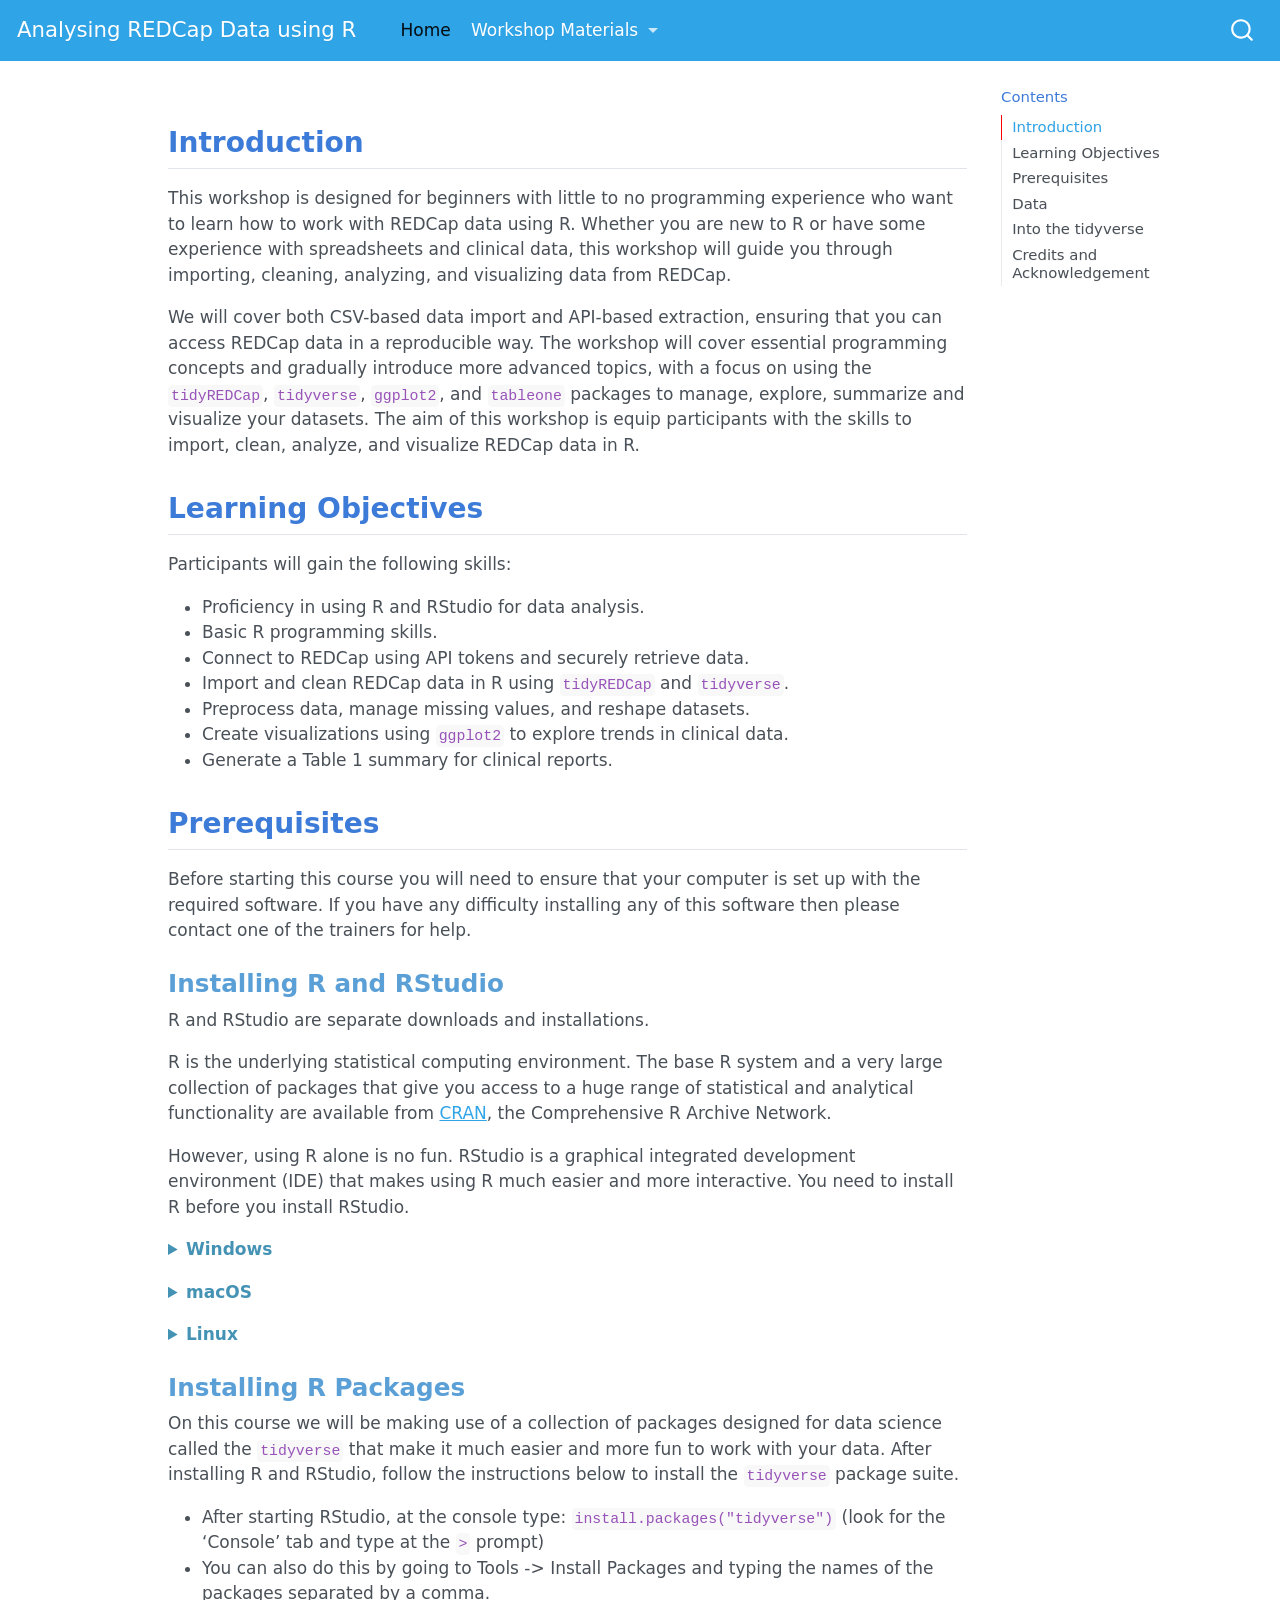
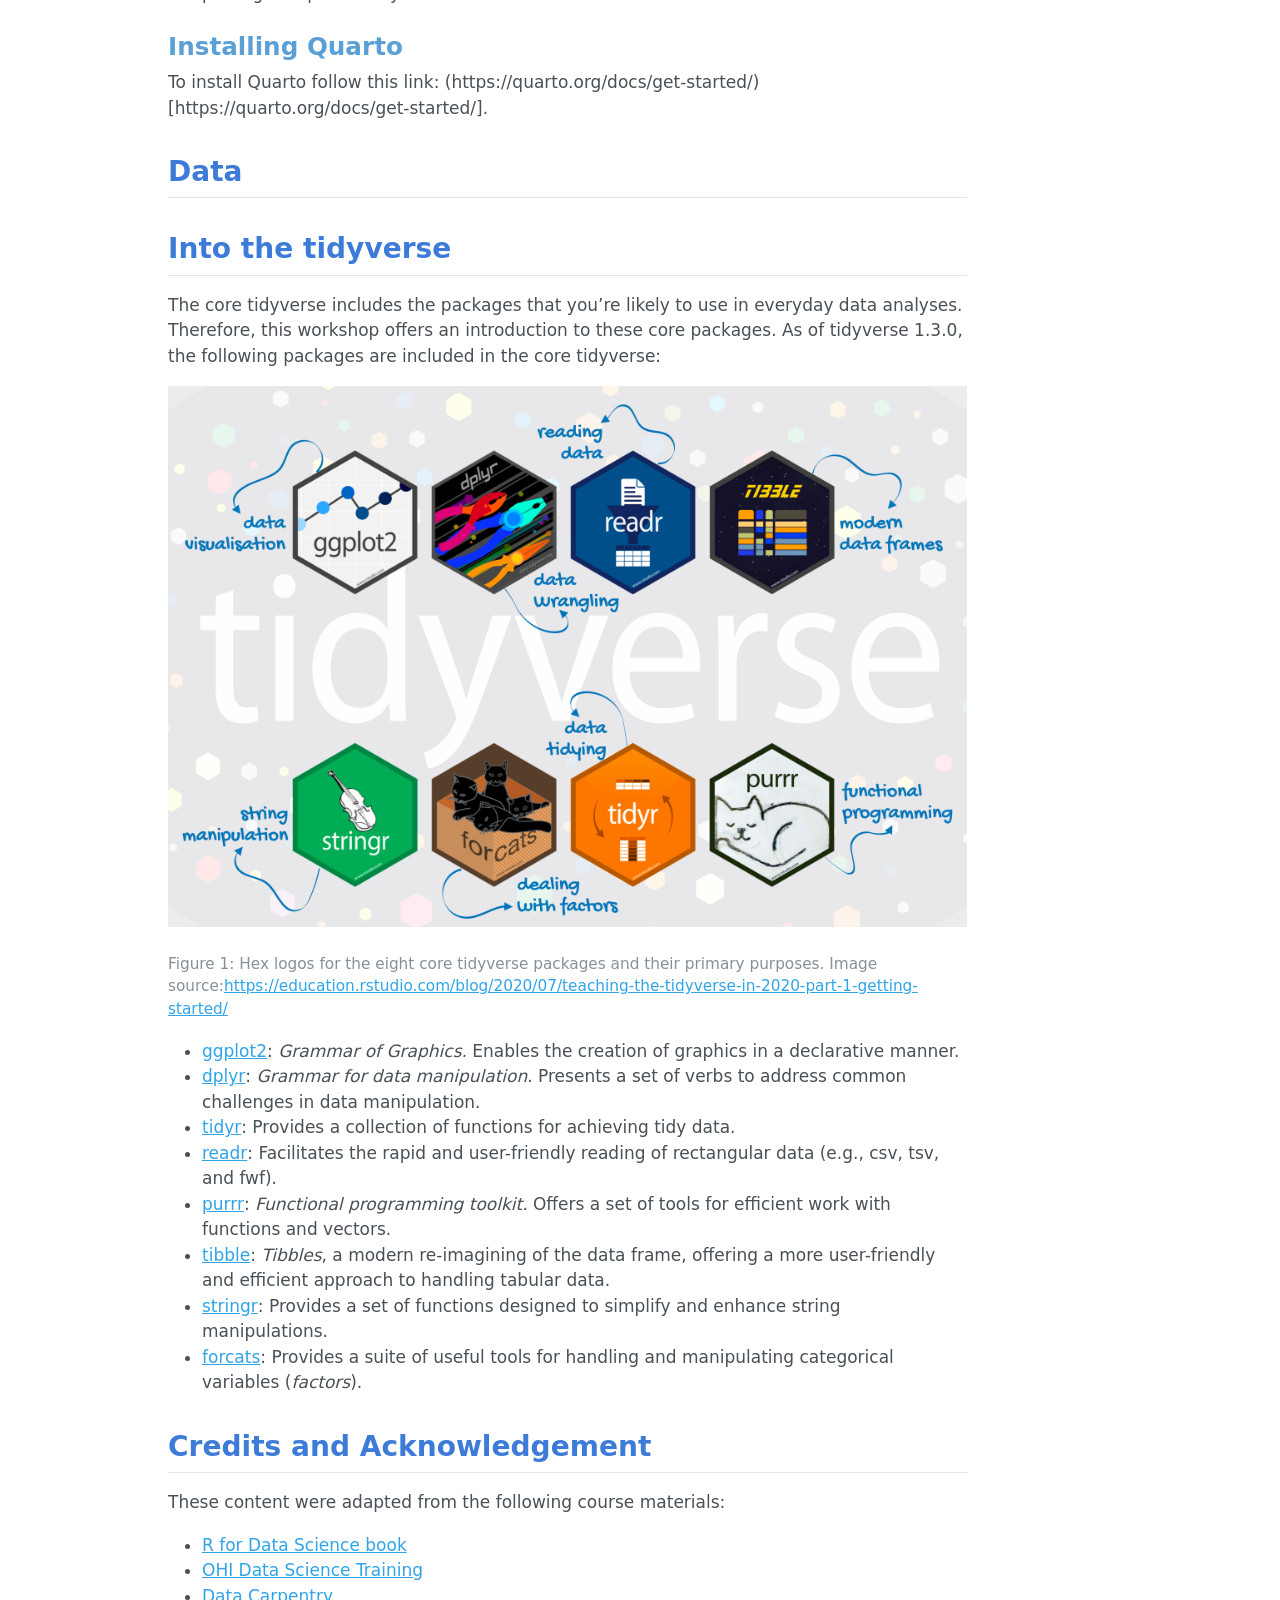
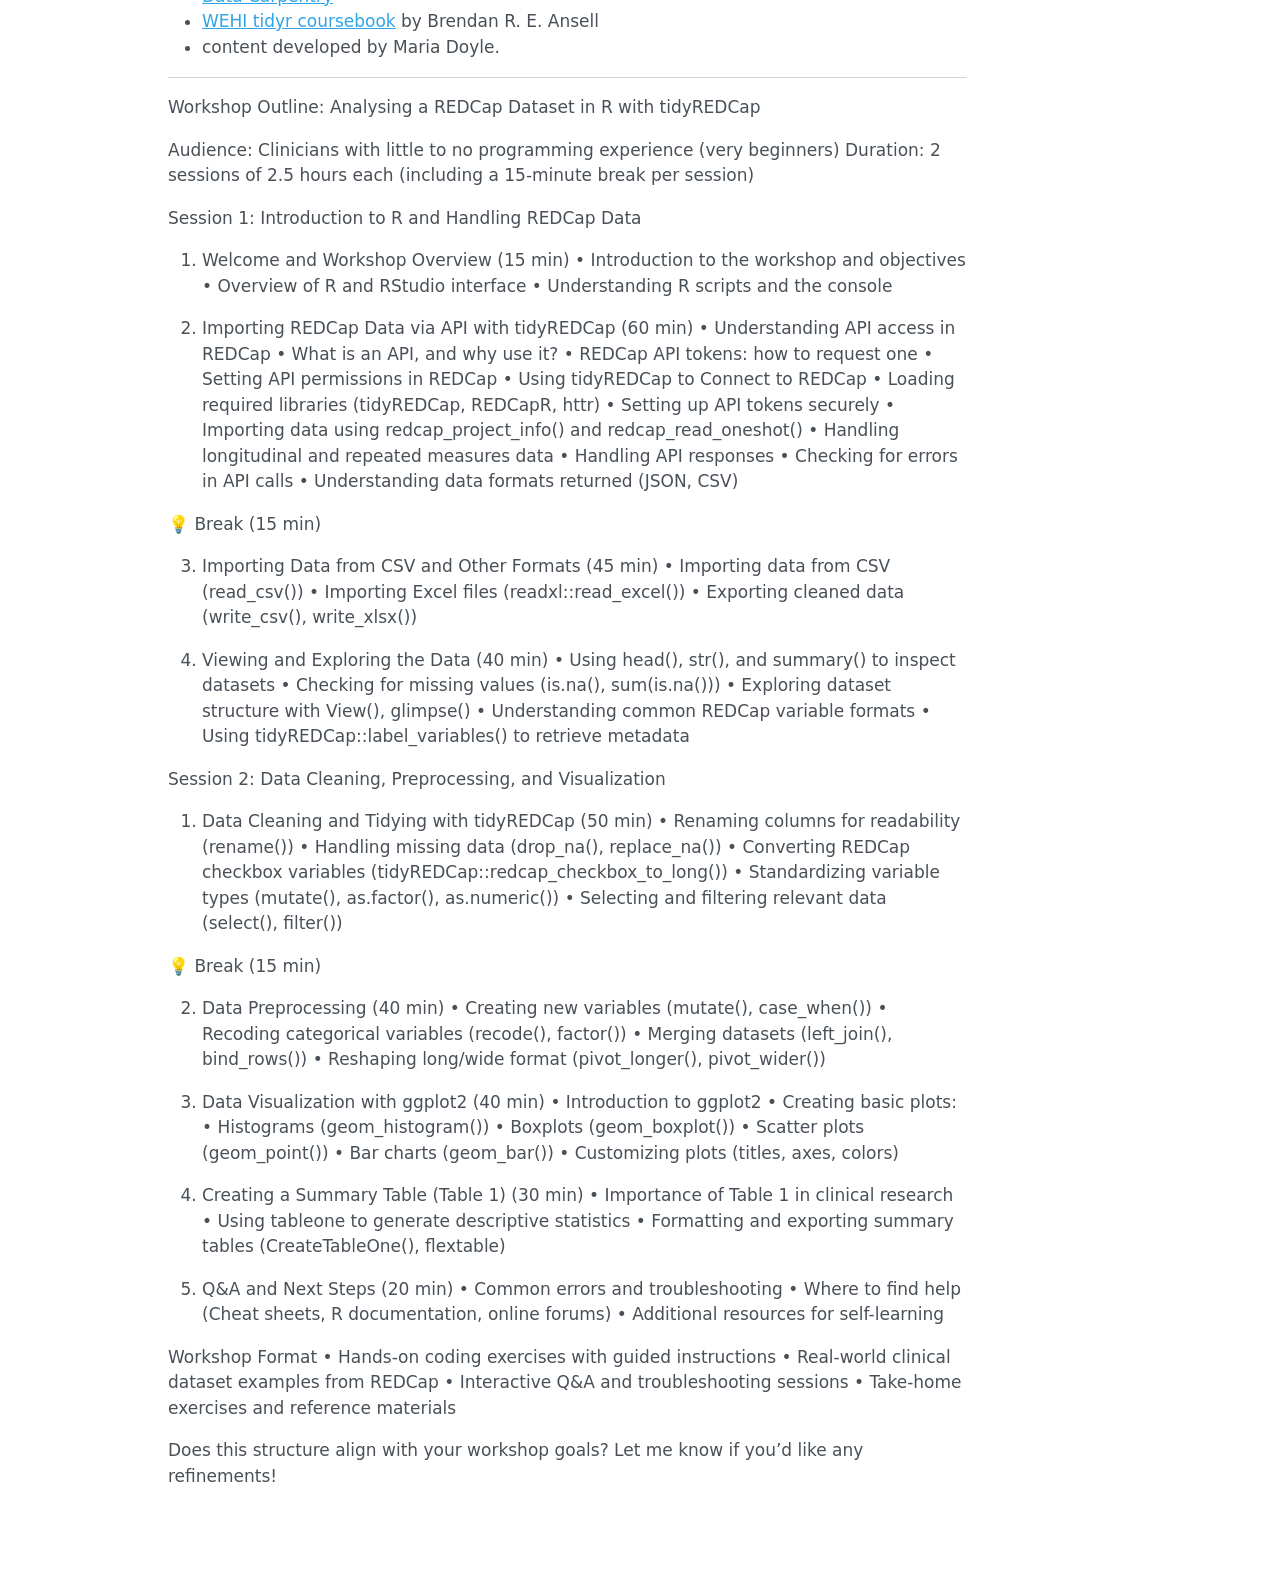
==== index.html @ a6cd5f05 "Built site for gh-pages" ====
<!DOCTYPE html>
<html xmlns="http://www.w3.org/1999/xhtml" lang="en" xml:lang="en"><head>

<meta charset="utf-8">
<meta name="generator" content="quarto-1.3.450">

<meta name="viewport" content="width=device-width, initial-scale=1.0, user-scalable=yes">


<title>Analysing REDCap Data using R</title>
<style>
code{white-space: pre-wrap;}
span.smallcaps{font-variant: small-caps;}
div.columns{display: flex; gap: min(4vw, 1.5em);}
div.column{flex: auto; overflow-x: auto;}
div.hanging-indent{margin-left: 1.5em; text-indent: -1.5em;}
ul.task-list{list-style: none;}
ul.task-list li input[type="checkbox"] {
width: 0.8em;
margin: 0 0.8em 0.2em -1em;  vertical-align: middle;
}
</style>


<script>const headroomChanged = new CustomEvent("quarto-hrChanged", {
  detail: {},
  bubbles: true,
  cancelable: false,
  composed: false,
});

window.document.addEventListener("DOMContentLoaded", function () {
  let init = false;

  // Manage the back to top button, if one is present.
  let lastScrollTop = window.pageYOffset || document.documentElement.scrollTop;
  const scrollDownBuffer = 5;
  const scrollUpBuffer = 35;
  const btn = document.getElementById("quarto-back-to-top");
  const hideBackToTop = () => {
    btn.style.display = "none";
  };
  const showBackToTop = () => {
    btn.style.display = "inline-block";
  };
  if (btn) {
    window.document.addEventListener(
      "scroll",
      function () {
        const currentScrollTop =
          window.pageYOffset || document.documentElement.scrollTop;

        // Shows and hides the button 'intelligently' as the user scrolls
        if (currentScrollTop - scrollDownBuffer > lastScrollTop) {
          hideBackToTop();
          lastScrollTop = currentScrollTop <= 0 ? 0 : currentScrollTop;
        } else if (currentScrollTop < lastScrollTop - scrollUpBuffer) {
          showBackToTop();
          lastScrollTop = currentScrollTop <= 0 ? 0 : currentScrollTop;
        }

        // Show the button at the bottom, hides it at the top
        if (currentScrollTop <= 0) {
          hideBackToTop();
        } else if (
          window.innerHeight + currentScrollTop >=
          document.body.offsetHeight
        ) {
          showBackToTop();
        }
      },
      false
    );
  }

  function throttle(func, wait) {
    var timeout;
    return function () {
      const context = this;
      const args = arguments;
      const later = function () {
        clearTimeout(timeout);
        timeout = null;
        func.apply(context, args);
      };

      if (!timeout) {
        timeout = setTimeout(later, wait);
      }
    };
  }

  function headerOffset() {
    // Set an offset if there is are fixed top navbar
    const headerEl = window.document.querySelector("header.fixed-top");
    if (headerEl) {
      return headerEl.clientHeight;
    } else {
      return 0;
    }
  }

  function footerOffset() {
    const footerEl = window.document.querySelector("footer.footer");
    if (footerEl) {
      return footerEl.clientHeight;
    } else {
      return 0;
    }
  }

  function updateDocumentOffsetWithoutAnimation() {
    updateDocumentOffset(false);
  }

  function updateDocumentOffset(animated) {
    // set body offset
    const topOffset = headerOffset();
    const bodyOffset = topOffset + footerOffset();
    const bodyEl = window.document.body;
    bodyEl.setAttribute("data-bs-offset", topOffset);
    bodyEl.style.paddingTop = topOffset + "px";

    // deal with sidebar offsets
    const sidebars = window.document.querySelectorAll(
      ".sidebar, .headroom-target"
    );
    sidebars.forEach((sidebar) => {
      if (!animated) {
        sidebar.classList.add("notransition");
        // Remove the no transition class after the animation has time to complete
        setTimeout(function () {
          sidebar.classList.remove("notransition");
        }, 201);
      }

      if (window.Headroom && sidebar.classList.contains("sidebar-unpinned")) {
        sidebar.style.top = "0";
        sidebar.style.maxHeight = "100vh";
      } else {
        sidebar.style.top = topOffset + "px";
        sidebar.style.maxHeight = "calc(100vh - " + topOffset + "px)";
      }
    });

    // allow space for footer
    const mainContainer = window.document.querySelector(".quarto-container");
    if (mainContainer) {
      mainContainer.style.minHeight = "calc(100vh - " + bodyOffset + "px)";
    }

    // link offset
    let linkStyle = window.document.querySelector("#quarto-target-style");
    if (!linkStyle) {
      linkStyle = window.document.createElement("style");
      linkStyle.setAttribute("id", "quarto-target-style");
      window.document.head.appendChild(linkStyle);
    }
    while (linkStyle.firstChild) {
      linkStyle.removeChild(linkStyle.firstChild);
    }
    if (topOffset > 0) {
      linkStyle.appendChild(
        window.document.createTextNode(`
      section:target::before {
        content: "";
        display: block;
        height: ${topOffset}px;
        margin: -${topOffset}px 0 0;
      }`)
      );
    }
    if (init) {
      window.dispatchEvent(headroomChanged);
    }
    init = true;
  }

  // initialize headroom
  var header = window.document.querySelector("#quarto-header");
  if (header && window.Headroom) {
    const headroom = new window.Headroom(header, {
      tolerance: 5,
      onPin: function () {
        const sidebars = window.document.querySelectorAll(
          ".sidebar, .headroom-target"
        );
        sidebars.forEach((sidebar) => {
          sidebar.classList.remove("sidebar-unpinned");
        });
        updateDocumentOffset();
      },
      onUnpin: function () {
        const sidebars = window.document.querySelectorAll(
          ".sidebar, .headroom-target"
        );
        sidebars.forEach((sidebar) => {
          sidebar.classList.add("sidebar-unpinned");
        });
        updateDocumentOffset();
      },
    });
    headroom.init();

    let frozen = false;
    window.quartoToggleHeadroom = function () {
      if (frozen) {
        headroom.unfreeze();
        frozen = false;
      } else {
        headroom.freeze();
        frozen = true;
      }
    };
  }

  window.addEventListener(
    "hashchange",
    function (e) {
      if (
        getComputedStyle(document.documentElement).scrollBehavior !== "smooth"
      ) {
        window.scrollTo(0, window.pageYOffset - headerOffset());
      }
    },
    false
  );

  // Observe size changed for the header
  const headerEl = window.document.querySelector("header.fixed-top");
  if (headerEl && window.ResizeObserver) {
    const observer = new window.ResizeObserver(
      updateDocumentOffsetWithoutAnimation
    );
    observer.observe(headerEl, {
      attributes: true,
      childList: true,
      characterData: true,
    });
  } else {
    window.addEventListener(
      "resize",
      throttle(updateDocumentOffsetWithoutAnimation, 50)
    );
  }
  setTimeout(updateDocumentOffsetWithoutAnimation, 250);

  // fixup index.html links if we aren't on the filesystem
  if (window.location.protocol !== "file:") {
    const links = window.document.querySelectorAll("a");
    for (let i = 0; i < links.length; i++) {
      if (links[i].href) {
        links[i].href = links[i].href.replace(/\/index\.html/, "/");
      }
    }

    // Fixup any sharing links that require urls
    // Append url to any sharing urls
    const sharingLinks = window.document.querySelectorAll(
      "a.sidebar-tools-main-item"
    );
    for (let i = 0; i < sharingLinks.length; i++) {
      const sharingLink = sharingLinks[i];
      const href = sharingLink.getAttribute("href");
      if (href) {
        sharingLink.setAttribute(
          "href",
          href.replace("|url|", window.location.href)
        );
      }
    }

    // Scroll the active navigation item into view, if necessary
    const navSidebar = window.document.querySelector("nav#quarto-sidebar");
    if (navSidebar) {
      // Find the active item
      const activeItem = navSidebar.querySelector("li.sidebar-item a.active");
      if (activeItem) {
        // Wait for the scroll height and height to resolve by observing size changes on the
        // nav element that is scrollable
        const resizeObserver = new ResizeObserver((_entries) => {
          // The bottom of the element
          const elBottom = activeItem.offsetTop;
          const viewBottom = navSidebar.scrollTop + navSidebar.clientHeight;

          // The element height and scroll height are the same, then we are still loading
          if (viewBottom !== navSidebar.scrollHeight) {
            // Determine if the item isn't visible and scroll to it
            if (elBottom >= viewBottom) {
              navSidebar.scrollTop = elBottom;
            }

            // stop observing now since we've completed the scroll
            resizeObserver.unobserve(navSidebar);
          }
        });
        resizeObserver.observe(navSidebar);
      }
    }
  }
});
</script>
<script>/*!
 * headroom.js v0.12.0 - Give your page some headroom. Hide your header until you need it
 * Copyright (c) 2020 Nick Williams - http://wicky.nillia.ms/headroom.js
 * License: MIT
 */

!function(t,n){"object"==typeof exports&&"undefined"!=typeof module?module.exports=n():"function"==typeof define&&define.amd?define(n):(t=t||self).Headroom=n()}(this,function(){"use strict";function t(){return"undefined"!=typeof window}function d(t){return function(t){return t&&t.document&&function(t){return 9===t.nodeType}(t.document)}(t)?function(t){var n=t.document,o=n.body,s=n.documentElement;return{scrollHeight:function(){return Math.max(o.scrollHeight,s.scrollHeight,o.offsetHeight,s.offsetHeight,o.clientHeight,s.clientHeight)},height:function(){return t.innerHeight||s.clientHeight||o.clientHeight},scrollY:function(){return void 0!==t.pageYOffset?t.pageYOffset:(s||o.parentNode||o).scrollTop}}}(t):function(t){return{scrollHeight:function(){return Math.max(t.scrollHeight,t.offsetHeight,t.clientHeight)},height:function(){return Math.max(t.offsetHeight,t.clientHeight)},scrollY:function(){return t.scrollTop}}}(t)}function n(t,s,e){var n,o=function(){var n=!1;try{var t={get passive(){n=!0}};window.addEventListener("test",t,t),window.removeEventListener("test",t,t)}catch(t){n=!1}return n}(),i=!1,r=d(t),l=r.scrollY(),a={};function c(){var t=Math.round(r.scrollY()),n=r.height(),o=r.scrollHeight();a.scrollY=t,a.lastScrollY=l,a.direction=l<t?"down":"up",a.distance=Math.abs(t-l),a.isOutOfBounds=t<0||o<t+n,a.top=t<=s.offset[a.direction],a.bottom=o<=t+n,a.toleranceExceeded=a.distance>s.tolerance[a.direction],e(a),l=t,i=!1}function h(){i||(i=!0,n=requestAnimationFrame(c))}var u=!!o&&{passive:!0,capture:!1};return t.addEventListener("scroll",h,u),c(),{destroy:function(){cancelAnimationFrame(n),t.removeEventListener("scroll",h,u)}}}function o(t){return t===Object(t)?t:{down:t,up:t}}function s(t,n){n=n||{},Object.assign(this,s.options,n),this.classes=Object.assign({},s.options.classes,n.classes),this.elem=t,this.tolerance=o(this.tolerance),this.offset=o(this.offset),this.initialised=!1,this.frozen=!1}return s.prototype={constructor:s,init:function(){return s.cutsTheMustard&&!this.initialised&&(this.addClass("initial"),this.initialised=!0,setTimeout(function(t){t.scrollTracker=n(t.scroller,{offset:t.offset,tolerance:t.tolerance},t.update.bind(t))},100,this)),this},destroy:function(){this.initialised=!1,Object.keys(this.classes).forEach(this.removeClass,this),this.scrollTracker.destroy()},unpin:function(){!this.hasClass("pinned")&&this.hasClass("unpinned")||(this.addClass("unpinned"),this.removeClass("pinned"),this.onUnpin&&this.onUnpin.call(this))},pin:function(){this.hasClass("unpinned")&&(this.addClass("pinned"),this.removeClass("unpinned"),this.onPin&&this.onPin.call(this))},freeze:function(){this.frozen=!0,this.addClass("frozen")},unfreeze:function(){this.frozen=!1,this.removeClass("frozen")},top:function(){this.hasClass("top")||(this.addClass("top"),this.removeClass("notTop"),this.onTop&&this.onTop.call(this))},notTop:function(){this.hasClass("notTop")||(this.addClass("notTop"),this.removeClass("top"),this.onNotTop&&this.onNotTop.call(this))},bottom:function(){this.hasClass("bottom")||(this.addClass("bottom"),this.removeClass("notBottom"),this.onBottom&&this.onBottom.call(this))},notBottom:function(){this.hasClass("notBottom")||(this.addClass("notBottom"),this.removeClass("bottom"),this.onNotBottom&&this.onNotBottom.call(this))},shouldUnpin:function(t){return"down"===t.direction&&!t.top&&t.toleranceExceeded},shouldPin:function(t){return"up"===t.direction&&t.toleranceExceeded||t.top},addClass:function(t){this.elem.classList.add.apply(this.elem.classList,this.classes[t].split(" "))},removeClass:function(t){this.elem.classList.remove.apply(this.elem.classList,this.classes[t].split(" "))},hasClass:function(t){return this.classes[t].split(" ").every(function(t){return this.classList.contains(t)},this.elem)},update:function(t){t.isOutOfBounds||!0!==this.frozen&&(t.top?this.top():this.notTop(),t.bottom?this.bottom():this.notBottom(),this.shouldUnpin(t)?this.unpin():this.shouldPin(t)&&this.pin())}},s.options={tolerance:{up:0,down:0},offset:0,scroller:t()?window:null,classes:{frozen:"headroom--frozen",pinned:"headroom--pinned",unpinned:"headroom--unpinned",top:"headroom--top",notTop:"headroom--not-top",bottom:"headroom--bottom",notBottom:"headroom--not-bottom",initial:"headroom"}},s.cutsTheMustard=!!(t()&&function(){}.bind&&"classList"in document.documentElement&&Object.assign&&Object.keys&&requestAnimationFrame),s});
</script>
<script>/*!
 * clipboard.js v2.0.11
 * https://clipboardjs.com/
 *
 * Licensed MIT © Zeno Rocha
 */
!function(t,e){"object"==typeof exports&&"object"==typeof module?module.exports=e():"function"==typeof define&&define.amd?define([],e):"object"==typeof exports?exports.ClipboardJS=e():t.ClipboardJS=e()}(this,function(){return n={686:function(t,e,n){"use strict";n.d(e,{default:function(){return b}});var e=n(279),i=n.n(e),e=n(370),u=n.n(e),e=n(817),r=n.n(e);function c(t){try{return document.execCommand(t)}catch(t){return}}var a=function(t){t=r()(t);return c("cut"),t};function o(t,e){var n,o,t=(n=t,o="rtl"===document.documentElement.getAttribute("dir"),(t=document.createElement("textarea")).style.fontSize="12pt",t.style.border="0",t.style.padding="0",t.style.margin="0",t.style.position="absolute",t.style[o?"right":"left"]="-9999px",o=window.pageYOffset||document.documentElement.scrollTop,t.style.top="".concat(o,"px"),t.setAttribute("readonly",""),t.value=n,t);return e.container.appendChild(t),e=r()(t),c("copy"),t.remove(),e}var f=function(t){var e=1<arguments.length&&void 0!==arguments[1]?arguments[1]:{container:document.body},n="";return"string"==typeof t?n=o(t,e):t instanceof HTMLInputElement&&!["text","search","url","tel","password"].includes(null==t?void 0:t.type)?n=o(t.value,e):(n=r()(t),c("copy")),n};function l(t){return(l="function"==typeof Symbol&&"symbol"==typeof Symbol.iterator?function(t){return typeof t}:function(t){return t&&"function"==typeof Symbol&&t.constructor===Symbol&&t!==Symbol.prototype?"symbol":typeof t})(t)}var s=function(){var t=0<arguments.length&&void 0!==arguments[0]?arguments[0]:{},e=t.action,n=void 0===e?"copy":e,o=t.container,e=t.target,t=t.text;if("copy"!==n&&"cut"!==n)throw new Error('Invalid "action" value, use either "copy" or "cut"');if(void 0!==e){if(!e||"object"!==l(e)||1!==e.nodeType)throw new Error('Invalid "target" value, use a valid Element');if("copy"===n&&e.hasAttribute("disabled"))throw new Error('Invalid "target" attribute. Please use "readonly" instead of "disabled" attribute');if("cut"===n&&(e.hasAttribute("readonly")||e.hasAttribute("disabled")))throw new Error('Invalid "target" attribute. You can\'t cut text from elements with "readonly" or "disabled" attributes')}return t?f(t,{container:o}):e?"cut"===n?a(e):f(e,{container:o}):void 0};function p(t){return(p="function"==typeof Symbol&&"symbol"==typeof Symbol.iterator?function(t){return typeof t}:function(t){return t&&"function"==typeof Symbol&&t.constructor===Symbol&&t!==Symbol.prototype?"symbol":typeof t})(t)}function d(t,e){for(var n=0;n<e.length;n++){var o=e[n];o.enumerable=o.enumerable||!1,o.configurable=!0,"value"in o&&(o.writable=!0),Object.defineProperty(t,o.key,o)}}function y(t,e){return(y=Object.setPrototypeOf||function(t,e){return t.__proto__=e,t})(t,e)}function h(n){var o=function(){if("undefined"==typeof Reflect||!Reflect.construct)return!1;if(Reflect.construct.sham)return!1;if("function"==typeof Proxy)return!0;try{return Date.prototype.toString.call(Reflect.construct(Date,[],function(){})),!0}catch(t){return!1}}();return function(){var t,e=v(n);return t=o?(t=v(this).constructor,Reflect.construct(e,arguments,t)):e.apply(this,arguments),e=this,!(t=t)||"object"!==p(t)&&"function"!=typeof t?function(t){if(void 0!==t)return t;throw new ReferenceError("this hasn't been initialised - super() hasn't been called")}(e):t}}function v(t){return(v=Object.setPrototypeOf?Object.getPrototypeOf:function(t){return t.__proto__||Object.getPrototypeOf(t)})(t)}function m(t,e){t="data-clipboard-".concat(t);if(e.hasAttribute(t))return e.getAttribute(t)}var b=function(){!function(t,e){if("function"!=typeof e&&null!==e)throw new TypeError("Super expression must either be null or a function");t.prototype=Object.create(e&&e.prototype,{constructor:{value:t,writable:!0,configurable:!0}}),e&&y(t,e)}(r,i());var t,e,n,o=h(r);function r(t,e){var n;return function(t){if(!(t instanceof r))throw new TypeError("Cannot call a class as a function")}(this),(n=o.call(this)).resolveOptions(e),n.listenClick(t),n}return t=r,n=[{key:"copy",value:function(t){var e=1<arguments.length&&void 0!==arguments[1]?arguments[1]:{container:document.body};return f(t,e)}},{key:"cut",value:function(t){return a(t)}},{key:"isSupported",value:function(){var t=0<arguments.length&&void 0!==arguments[0]?arguments[0]:["copy","cut"],t="string"==typeof t?[t]:t,e=!!document.queryCommandSupported;return t.forEach(function(t){e=e&&!!document.queryCommandSupported(t)}),e}}],(e=[{key:"resolveOptions",value:function(){var t=0<arguments.length&&void 0!==arguments[0]?arguments[0]:{};this.action="function"==typeof t.action?t.action:this.defaultAction,this.target="function"==typeof t.target?t.target:this.defaultTarget,this.text="function"==typeof t.text?t.text:this.defaultText,this.container="object"===p(t.container)?t.container:document.body}},{key:"listenClick",value:function(t){var e=this;this.listener=u()(t,"click",function(t){return e.onClick(t)})}},{key:"onClick",value:function(t){var e=t.delegateTarget||t.currentTarget,n=this.action(e)||"copy",t=s({action:n,container:this.container,target:this.target(e),text:this.text(e)});this.emit(t?"success":"error",{action:n,text:t,trigger:e,clearSelection:function(){e&&e.focus(),window.getSelection().removeAllRanges()}})}},{key:"defaultAction",value:function(t){return m("action",t)}},{key:"defaultTarget",value:function(t){t=m("target",t);if(t)return document.querySelector(t)}},{key:"defaultText",value:function(t){return m("text",t)}},{key:"destroy",value:function(){this.listener.destroy()}}])&&d(t.prototype,e),n&&d(t,n),r}()},828:function(t){var e;"undefined"==typeof Element||Element.prototype.matches||((e=Element.prototype).matches=e.matchesSelector||e.mozMatchesSelector||e.msMatchesSelector||e.oMatchesSelector||e.webkitMatchesSelector),t.exports=function(t,e){for(;t&&9!==t.nodeType;){if("function"==typeof t.matches&&t.matches(e))return t;t=t.parentNode}}},438:function(t,e,n){var u=n(828);function i(t,e,n,o,r){var i=function(e,n,t,o){return function(t){t.delegateTarget=u(t.target,n),t.delegateTarget&&o.call(e,t)}}.apply(this,arguments);return t.addEventListener(n,i,r),{destroy:function(){t.removeEventListener(n,i,r)}}}t.exports=function(t,e,n,o,r){return"function"==typeof t.addEventListener?i.apply(null,arguments):"function"==typeof n?i.bind(null,document).apply(null,arguments):("string"==typeof t&&(t=document.querySelectorAll(t)),Array.prototype.map.call(t,function(t){return i(t,e,n,o,r)}))}},879:function(t,n){n.node=function(t){return void 0!==t&&t instanceof HTMLElement&&1===t.nodeType},n.nodeList=function(t){var e=Object.prototype.toString.call(t);return void 0!==t&&("[object NodeList]"===e||"[object HTMLCollection]"===e)&&"length"in t&&(0===t.length||n.node(t[0]))},n.string=function(t){return"string"==typeof t||t instanceof String},n.fn=function(t){return"[object Function]"===Object.prototype.toString.call(t)}},370:function(t,e,n){var f=n(879),l=n(438);t.exports=function(t,e,n){if(!t&&!e&&!n)throw new Error("Missing required arguments");if(!f.string(e))throw new TypeError("Second argument must be a String");if(!f.fn(n))throw new TypeError("Third argument must be a Function");if(f.node(t))return c=e,a=n,(u=t).addEventListener(c,a),{destroy:function(){u.removeEventListener(c,a)}};if(f.nodeList(t))return o=t,r=e,i=n,Array.prototype.forEach.call(o,function(t){t.addEventListener(r,i)}),{destroy:function(){Array.prototype.forEach.call(o,function(t){t.removeEventListener(r,i)})}};if(f.string(t))return t=t,e=e,n=n,l(document.body,t,e,n);throw new TypeError("First argument must be a String, HTMLElement, HTMLCollection, or NodeList");var o,r,i,u,c,a}},817:function(t){t.exports=function(t){var e,n="SELECT"===t.nodeName?(t.focus(),t.value):"INPUT"===t.nodeName||"TEXTAREA"===t.nodeName?((e=t.hasAttribute("readonly"))||t.setAttribute("readonly",""),t.select(),t.setSelectionRange(0,t.value.length),e||t.removeAttribute("readonly"),t.value):(t.hasAttribute("contenteditable")&&t.focus(),n=window.getSelection(),(e=document.createRange()).selectNodeContents(t),n.removeAllRanges(),n.addRange(e),n.toString());return n}},279:function(t){function e(){}e.prototype={on:function(t,e,n){var o=this.e||(this.e={});return(o[t]||(o[t]=[])).push({fn:e,ctx:n}),this},once:function(t,e,n){var o=this;function r(){o.off(t,r),e.apply(n,arguments)}return r._=e,this.on(t,r,n)},emit:function(t){for(var e=[].slice.call(arguments,1),n=((this.e||(this.e={}))[t]||[]).slice(),o=0,r=n.length;o<r;o++)n[o].fn.apply(n[o].ctx,e);return this},off:function(t,e){var n=this.e||(this.e={}),o=n[t],r=[];if(o&&e)for(var i=0,u=o.length;i<u;i++)o[i].fn!==e&&o[i].fn._!==e&&r.push(o[i]);return r.length?n[t]=r:delete n[t],this}},t.exports=e,t.exports.TinyEmitter=e}},r={},o.n=function(t){var e=t&&t.__esModule?function(){return t.default}:function(){return t};return o.d(e,{a:e}),e},o.d=function(t,e){for(var n in e)o.o(e,n)&&!o.o(t,n)&&Object.defineProperty(t,n,{enumerable:!0,get:e[n]})},o.o=function(t,e){return Object.prototype.hasOwnProperty.call(t,e)},o(686).default;function o(t){if(r[t])return r[t].exports;var e=r[t]={exports:{}};return n[t](e,e.exports,o),e.exports}var n,r});</script>
<script>/*! @algolia/autocomplete-js 1.7.3 | MIT License | © Algolia, Inc. and contributors | https://github.com/algolia/autocomplete */
!function(e,t){"object"==typeof exports&&"undefined"!=typeof module?t(exports):"function"==typeof define&&define.amd?define(["exports"],t):t((e="undefined"!=typeof globalThis?globalThis:e||self)["@algolia/autocomplete-js"]={})}(this,(function(e){"use strict";function t(e,t){var n=Object.keys(e);if(Object.getOwnPropertySymbols){var r=Object.getOwnPropertySymbols(e);t&&(r=r.filter((function(t){return Object.getOwnPropertyDescriptor(e,t).enumerable}))),n.push.apply(n,r)}return n}function n(e){for(var n=1;n<arguments.length;n++){var r=null!=arguments[n]?arguments[n]:{};n%2?t(Object(r),!0).forEach((function(t){o(e,t,r[t])})):Object.getOwnPropertyDescriptors?Object.defineProperties(e,Object.getOwnPropertyDescriptors(r)):t(Object(r)).forEach((function(t){Object.defineProperty(e,t,Object.getOwnPropertyDescriptor(r,t))}))}return e}function r(e){return r="function"==typeof Symbol&&"symbol"==typeof Symbol.iterator?function(e){return typeof e}:function(e){return e&&"function"==typeof Symbol&&e.constructor===Symbol&&e!==Symbol.prototype?"symbol":typeof e},r(e)}function o(e,t,n){return t in e?Object.defineProperty(e,t,{value:n,enumerable:!0,configurable:!0,writable:!0}):e[t]=n,e}function i(){return i=Object.assign||function(e){for(var t=1;t<arguments.length;t++){var n=arguments[t];for(var r in n)Object.prototype.hasOwnProperty.call(n,r)&&(e[r]=n[r])}return e},i.apply(this,arguments)}function u(e,t){if(null==e)return{};var n,r,o=function(e,t){if(null==e)return{};var n,r,o={},i=Object.keys(e);for(r=0;r<i.length;r++)n=i[r],t.indexOf(n)>=0||(o[n]=e[n]);return o}(e,t);if(Object.getOwnPropertySymbols){var i=Object.getOwnPropertySymbols(e);for(r=0;r<i.length;r++)n=i[r],t.indexOf(n)>=0||Object.prototype.propertyIsEnumerable.call(e,n)&&(o[n]=e[n])}return o}function a(e,t){return function(e){if(Array.isArray(e))return e}(e)||function(e,t){var n=null==e?null:"undefined"!=typeof Symbol&&e[Symbol.iterator]||e["@@iterator"];if(null==n)return;var r,o,i=[],u=!0,a=!1;try{for(n=n.call(e);!(u=(r=n.next()).done)&&(i.push(r.value),!t||i.length!==t);u=!0);}catch(e){a=!0,o=e}finally{try{u||null==n.return||n.return()}finally{if(a)throw o}}return i}(e,t)||l(e,t)||function(){throw new TypeError("Invalid attempt to destructure non-iterable instance.\nIn order to be iterable, non-array objects must have a [Symbol.iterator]() method.")}()}function c(e){return function(e){if(Array.isArray(e))return s(e)}(e)||function(e){if("undefined"!=typeof Symbol&&null!=e[Symbol.iterator]||null!=e["@@iterator"])return Array.from(e)}(e)||l(e)||function(){throw new TypeError("Invalid attempt to spread non-iterable instance.\nIn order to be iterable, non-array objects must have a [Symbol.iterator]() method.")}()}function l(e,t){if(e){if("string"==typeof e)return s(e,t);var n=Object.prototype.toString.call(e).slice(8,-1);return"Object"===n&&e.constructor&&(n=e.constructor.name),"Map"===n||"Set"===n?Array.from(e):"Arguments"===n||/^(?:Ui|I)nt(?:8|16|32)(?:Clamped)?Array$/.test(n)?s(e,t):void 0}}function s(e,t){(null==t||t>e.length)&&(t=e.length);for(var n=0,r=new Array(t);n<t;n++)r[n]=e[n];return r}function p(e){return{current:e}}function f(e,t){var n=void 0;return function(){for(var r=arguments.length,o=new Array(r),i=0;i<r;i++)o[i]=arguments[i];n&&clearTimeout(n),n=setTimeout((function(){return e.apply(void 0,o)}),t)}}function d(e){return e.reduce((function(e,t){return e.concat(t)}),[])}var m=0;function v(){return"autocomplete-".concat(m++)}function h(e,t){return t.reduce((function(e,t){return e&&e[t]}),e)}function g(e){return 0===e.collections.length?0:e.collections.reduce((function(e,t){return e+t.items.length}),0)}var y=function(){},b="1.7.3",O=[{segment:"autocomplete-core",version:b}];function _(e,t){var n=t;return{then:function(t,r){return _(e.then(j(t,n,e),j(r,n,e)),n)},catch:function(t){return _(e.catch(j(t,n,e)),n)},finally:function(t){return t&&n.onCancelList.push(t),_(e.finally(j(t&&function(){return n.onCancelList=[],t()},n,e)),n)},cancel:function(){n.isCanceled=!0;var e=n.onCancelList;n.onCancelList=[],e.forEach((function(e){e()}))},isCanceled:function(){return!0===n.isCanceled}}}function P(e){return _(e,{isCanceled:!1,onCancelList:[]})}function j(e,t,n){return e?function(n){return t.isCanceled?n:e(n)}:n}function w(e,t,n,r){if(!n)return null;if(e<0&&(null===t||null!==r&&0===t))return n+e;var o=(null===t?-1:t)+e;return o<=-1||o>=n?null===r?null:0:o}function S(e,t){var n=Object.keys(e);if(Object.getOwnPropertySymbols){var r=Object.getOwnPropertySymbols(e);t&&(r=r.filter((function(t){return Object.getOwnPropertyDescriptor(e,t).enumerable}))),n.push.apply(n,r)}return n}function I(e,t,n){return t in e?Object.defineProperty(e,t,{value:n,enumerable:!0,configurable:!0,writable:!0}):e[t]=n,e}function E(e,t){var n=[];return Promise.resolve(e(t)).then((function(e){return Promise.all(e.filter((function(e){return Boolean(e)})).map((function(e){if(e.sourceId,n.includes(e.sourceId))throw new Error("[Autocomplete] The `sourceId` ".concat(JSON.stringify(e.sourceId)," is not unique."));n.push(e.sourceId);var t=function(e){for(var t=1;t<arguments.length;t++){var n=null!=arguments[t]?arguments[t]:{};t%2?S(Object(n),!0).forEach((function(t){I(e,t,n[t])})):Object.getOwnPropertyDescriptors?Object.defineProperties(e,Object.getOwnPropertyDescriptors(n)):S(Object(n)).forEach((function(t){Object.defineProperty(e,t,Object.getOwnPropertyDescriptor(n,t))}))}return e}({getItemInputValue:function(e){return e.state.query},getItemUrl:function(){},onSelect:function(e){(0,e.setIsOpen)(!1)},onActive:y},e);return Promise.resolve(t)})))}))}function A(e){var t=function(e){var t=e.collections.map((function(e){return e.items.length})).reduce((function(e,t,n){var r=(e[n-1]||0)+t;return e.push(r),e}),[]).reduce((function(t,n){return n<=e.activeItemId?t+1:t}),0);return e.collections[t]}(e);if(!t)return null;var n=t.items[function(e){for(var t=e.state,n=e.collection,r=!1,o=0,i=0;!1===r;){var u=t.collections[o];if(u===n){r=!0;break}i+=u.items.length,o++}return t.activeItemId-i}({state:e,collection:t})],r=t.source;return{item:n,itemInputValue:r.getItemInputValue({item:n,state:e}),itemUrl:r.getItemUrl({item:n,state:e}),source:r}}var C=/((gt|sm)-|galaxy nexus)|samsung[- ]/i;function D(e,t){var n=Object.keys(e);if(Object.getOwnPropertySymbols){var r=Object.getOwnPropertySymbols(e);t&&(r=r.filter((function(t){return Object.getOwnPropertyDescriptor(e,t).enumerable}))),n.push.apply(n,r)}return n}function k(e){for(var t=1;t<arguments.length;t++){var n=null!=arguments[t]?arguments[t]:{};t%2?D(Object(n),!0).forEach((function(t){x(e,t,n[t])})):Object.getOwnPropertyDescriptors?Object.defineProperties(e,Object.getOwnPropertyDescriptors(n)):D(Object(n)).forEach((function(t){Object.defineProperty(e,t,Object.getOwnPropertyDescriptor(n,t))}))}return e}function x(e,t,n){return t in e?Object.defineProperty(e,t,{value:n,enumerable:!0,configurable:!0,writable:!0}):e[t]=n,e}function N(e,t){var n=Object.keys(e);if(Object.getOwnPropertySymbols){var r=Object.getOwnPropertySymbols(e);t&&(r=r.filter((function(t){return Object.getOwnPropertyDescriptor(e,t).enumerable}))),n.push.apply(n,r)}return n}function q(e,t,n){return t in e?Object.defineProperty(e,t,{value:n,enumerable:!0,configurable:!0,writable:!0}):e[t]=n,e}function R(e,t,n){var r,o=t.initialState;return{getState:function(){return o},dispatch:function(r,i){var u=function(e){for(var t=1;t<arguments.length;t++){var n=null!=arguments[t]?arguments[t]:{};t%2?N(Object(n),!0).forEach((function(t){q(e,t,n[t])})):Object.getOwnPropertyDescriptors?Object.defineProperties(e,Object.getOwnPropertyDescriptors(n)):N(Object(n)).forEach((function(t){Object.defineProperty(e,t,Object.getOwnPropertyDescriptor(n,t))}))}return e}({},o);o=e(o,{type:r,props:t,payload:i}),n({state:o,prevState:u})},pendingRequests:(r=[],{add:function(e){return r.push(e),e.finally((function(){r=r.filter((function(t){return t!==e}))}))},cancelAll:function(){r.forEach((function(e){return e.cancel()}))},isEmpty:function(){return 0===r.length}})}}function T(e,t){var n=Object.keys(e);if(Object.getOwnPropertySymbols){var r=Object.getOwnPropertySymbols(e);t&&(r=r.filter((function(t){return Object.getOwnPropertyDescriptor(e,t).enumerable}))),n.push.apply(n,r)}return n}function L(e){for(var t=1;t<arguments.length;t++){var n=null!=arguments[t]?arguments[t]:{};t%2?T(Object(n),!0).forEach((function(t){B(e,t,n[t])})):Object.getOwnPropertyDescriptors?Object.defineProperties(e,Object.getOwnPropertyDescriptors(n)):T(Object(n)).forEach((function(t){Object.defineProperty(e,t,Object.getOwnPropertyDescriptor(n,t))}))}return e}function B(e,t,n){return t in e?Object.defineProperty(e,t,{value:n,enumerable:!0,configurable:!0,writable:!0}):e[t]=n,e}function F(e){return function(e){if(Array.isArray(e))return M(e)}(e)||function(e){if("undefined"!=typeof Symbol&&null!=e[Symbol.iterator]||null!=e["@@iterator"])return Array.from(e)}(e)||function(e,t){if(!e)return;if("string"==typeof e)return M(e,t);var n=Object.prototype.toString.call(e).slice(8,-1);"Object"===n&&e.constructor&&(n=e.constructor.name);if("Map"===n||"Set"===n)return Array.from(e);if("Arguments"===n||/^(?:Ui|I)nt(?:8|16|32)(?:Clamped)?Array$/.test(n))return M(e,t)}(e)||function(){throw new TypeError("Invalid attempt to spread non-iterable instance.\nIn order to be iterable, non-array objects must have a [Symbol.iterator]() method.")}()}function M(e,t){(null==t||t>e.length)&&(t=e.length);for(var n=0,r=new Array(t);n<t;n++)r[n]=e[n];return r}function U(e,t){var n=Object.keys(e);if(Object.getOwnPropertySymbols){var r=Object.getOwnPropertySymbols(e);t&&(r=r.filter((function(t){return Object.getOwnPropertyDescriptor(e,t).enumerable}))),n.push.apply(n,r)}return n}function H(e){for(var t=1;t<arguments.length;t++){var n=null!=arguments[t]?arguments[t]:{};t%2?U(Object(n),!0).forEach((function(t){V(e,t,n[t])})):Object.getOwnPropertyDescriptors?Object.defineProperties(e,Object.getOwnPropertyDescriptors(n)):U(Object(n)).forEach((function(t){Object.defineProperty(e,t,Object.getOwnPropertyDescriptor(n,t))}))}return e}function V(e,t,n){return t in e?Object.defineProperty(e,t,{value:n,enumerable:!0,configurable:!0,writable:!0}):e[t]=n,e}function W(e,t){var n=Object.keys(e);if(Object.getOwnPropertySymbols){var r=Object.getOwnPropertySymbols(e);t&&(r=r.filter((function(t){return Object.getOwnPropertyDescriptor(e,t).enumerable}))),n.push.apply(n,r)}return n}function Q(e){for(var t=1;t<arguments.length;t++){var n=null!=arguments[t]?arguments[t]:{};t%2?W(Object(n),!0).forEach((function(t){$(e,t,n[t])})):Object.getOwnPropertyDescriptors?Object.defineProperties(e,Object.getOwnPropertyDescriptors(n)):W(Object(n)).forEach((function(t){Object.defineProperty(e,t,Object.getOwnPropertyDescriptor(n,t))}))}return e}function $(e,t,n){return t in e?Object.defineProperty(e,t,{value:n,enumerable:!0,configurable:!0,writable:!0}):e[t]=n,e}function z(e){return function(e){if(Array.isArray(e))return G(e)}(e)||function(e){if("undefined"!=typeof Symbol&&null!=e[Symbol.iterator]||null!=e["@@iterator"])return Array.from(e)}(e)||function(e,t){if(!e)return;if("string"==typeof e)return G(e,t);var n=Object.prototype.toString.call(e).slice(8,-1);"Object"===n&&e.constructor&&(n=e.constructor.name);if("Map"===n||"Set"===n)return Array.from(e);if("Arguments"===n||/^(?:Ui|I)nt(?:8|16|32)(?:Clamped)?Array$/.test(n))return G(e,t)}(e)||function(){throw new TypeError("Invalid attempt to spread non-iterable instance.\nIn order to be iterable, non-array objects must have a [Symbol.iterator]() method.")}()}function G(e,t){(null==t||t>e.length)&&(t=e.length);for(var n=0,r=new Array(t);n<t;n++)r[n]=e[n];return r}function K(e,t){var n=Object.keys(e);if(Object.getOwnPropertySymbols){var r=Object.getOwnPropertySymbols(e);t&&(r=r.filter((function(t){return Object.getOwnPropertyDescriptor(e,t).enumerable}))),n.push.apply(n,r)}return n}function J(e){for(var t=1;t<arguments.length;t++){var n=null!=arguments[t]?arguments[t]:{};t%2?K(Object(n),!0).forEach((function(t){Y(e,t,n[t])})):Object.getOwnPropertyDescriptors?Object.defineProperties(e,Object.getOwnPropertyDescriptors(n)):K(Object(n)).forEach((function(t){Object.defineProperty(e,t,Object.getOwnPropertyDescriptor(n,t))}))}return e}function Y(e,t,n){return t in e?Object.defineProperty(e,t,{value:n,enumerable:!0,configurable:!0,writable:!0}):e[t]=n,e}function X(e){return Boolean(e.execute)}function Z(e,t){return n=e,Boolean(null==n?void 0:n.execute)?J(J({},e),{},{requests:e.queries.map((function(n){return{query:n,sourceId:t,transformResponse:e.transformResponse}}))}):{items:e,sourceId:t};var n}function ee(e){var t=e.reduce((function(e,t){if(!X(t))return e.push(t),e;var n=t.searchClient,r=t.execute,o=t.requesterId,i=t.requests,u=e.find((function(e){return X(t)&&X(e)&&e.searchClient===n&&Boolean(o)&&e.requesterId===o}));if(u){var a;(a=u.items).push.apply(a,z(i))}else{var c={execute:r,requesterId:o,items:i,searchClient:n};e.push(c)}return e}),[]).map((function(e){if(!X(e))return Promise.resolve(e);var t=e,n=t.execute,r=t.items;return n({searchClient:t.searchClient,requests:r})}));return Promise.all(t).then((function(e){return d(e)}))}function te(e,t){return t.map((function(t){var n=e.filter((function(e){return e.sourceId===t.sourceId})),r=n.map((function(e){return e.items})),o=n[0].transformResponse,i=o?o(function(e){var t=e.map((function(e){var t;return k(k({},e),{},{hits:null===(t=e.hits)||void 0===t?void 0:t.map((function(t){return k(k({},t),{},{__autocomplete_indexName:e.index,__autocomplete_queryID:e.queryID})}))})}));return{results:t,hits:t.map((function(e){return e.hits})).filter(Boolean),facetHits:t.map((function(e){var t;return null===(t=e.facetHits)||void 0===t?void 0:t.map((function(e){return{label:e.value,count:e.count,_highlightResult:{label:{value:e.highlighted}}}}))})).filter(Boolean)}}(r)):r;return i.every(Boolean),'The `getItems` function from source "'.concat(t.sourceId,'" must return an array of items but returned ').concat(JSON.stringify(void 0),".\n\nDid you forget to return items?\n\nSee: https://www.algolia.com/doc/ui-libraries/autocomplete/core-concepts/sources/#param-getitems"),{source:t,items:i}}))}var ne=["event","nextState","props","query","refresh","store"];function re(e,t){var n=Object.keys(e);if(Object.getOwnPropertySymbols){var r=Object.getOwnPropertySymbols(e);t&&(r=r.filter((function(t){return Object.getOwnPropertyDescriptor(e,t).enumerable}))),n.push.apply(n,r)}return n}function oe(e){for(var t=1;t<arguments.length;t++){var n=null!=arguments[t]?arguments[t]:{};t%2?re(Object(n),!0).forEach((function(t){ie(e,t,n[t])})):Object.getOwnPropertyDescriptors?Object.defineProperties(e,Object.getOwnPropertyDescriptors(n)):re(Object(n)).forEach((function(t){Object.defineProperty(e,t,Object.getOwnPropertyDescriptor(n,t))}))}return e}function ie(e,t,n){return t in e?Object.defineProperty(e,t,{value:n,enumerable:!0,configurable:!0,writable:!0}):e[t]=n,e}function ue(e,t){if(null==e)return{};var n,r,o=function(e,t){if(null==e)return{};var n,r,o={},i=Object.keys(e);for(r=0;r<i.length;r++)n=i[r],t.indexOf(n)>=0||(o[n]=e[n]);return o}(e,t);if(Object.getOwnPropertySymbols){var i=Object.getOwnPropertySymbols(e);for(r=0;r<i.length;r++)n=i[r],t.indexOf(n)>=0||Object.prototype.propertyIsEnumerable.call(e,n)&&(o[n]=e[n])}return o}var ae,ce,le,se=null,pe=(ae=-1,ce=-1,le=void 0,function(e){var t=++ae;return Promise.resolve(e).then((function(e){return le&&t<ce?le:(ce=t,le=e,e)}))});function fe(e){var t=e.event,n=e.nextState,r=void 0===n?{}:n,o=e.props,i=e.query,u=e.refresh,a=e.store,c=ue(e,ne);se&&o.environment.clearTimeout(se);var l=c.setCollections,s=c.setIsOpen,p=c.setQuery,f=c.setActiveItemId,m=c.setStatus;if(p(i),f(o.defaultActiveItemId),!i&&!1===o.openOnFocus){var v,h=a.getState().collections.map((function(e){return oe(oe({},e),{},{items:[]})}));m("idle"),l(h),s(null!==(v=r.isOpen)&&void 0!==v?v:o.shouldPanelOpen({state:a.getState()}));var g=P(pe(h).then((function(){return Promise.resolve()})));return a.pendingRequests.add(g)}m("loading"),se=o.environment.setTimeout((function(){m("stalled")}),o.stallThreshold);var y=P(pe(o.getSources(oe({query:i,refresh:u,state:a.getState()},c)).then((function(e){return Promise.all(e.map((function(e){return Promise.resolve(e.getItems(oe({query:i,refresh:u,state:a.getState()},c))).then((function(t){return Z(t,e.sourceId)}))}))).then(ee).then((function(t){return te(t,e)})).then((function(e){return function(e){var t=e.collections,n=e.props,r=e.state,o=t.reduce((function(e,t){return Q(Q({},e),{},$({},t.source.sourceId,Q(Q({},t.source),{},{getItems:function(){return d(t.items)}})))}),{});return d(n.reshape({sources:Object.values(o),sourcesBySourceId:o,state:r})).filter(Boolean).map((function(e){return{source:e,items:e.getItems()}}))}({collections:e,props:o,state:a.getState()})}))})))).then((function(e){var n;m("idle"),l(e);var p=o.shouldPanelOpen({state:a.getState()});s(null!==(n=r.isOpen)&&void 0!==n?n:o.openOnFocus&&!i&&p||p);var f=A(a.getState());if(null!==a.getState().activeItemId&&f){var d=f.item,v=f.itemInputValue,h=f.itemUrl,g=f.source;g.onActive(oe({event:t,item:d,itemInputValue:v,itemUrl:h,refresh:u,source:g,state:a.getState()},c))}})).finally((function(){m("idle"),se&&o.environment.clearTimeout(se)}));return a.pendingRequests.add(y)}var de=["event","props","refresh","store"];function me(e,t){var n=Object.keys(e);if(Object.getOwnPropertySymbols){var r=Object.getOwnPropertySymbols(e);t&&(r=r.filter((function(t){return Object.getOwnPropertyDescriptor(e,t).enumerable}))),n.push.apply(n,r)}return n}function ve(e){for(var t=1;t<arguments.length;t++){var n=null!=arguments[t]?arguments[t]:{};t%2?me(Object(n),!0).forEach((function(t){he(e,t,n[t])})):Object.getOwnPropertyDescriptors?Object.defineProperties(e,Object.getOwnPropertyDescriptors(n)):me(Object(n)).forEach((function(t){Object.defineProperty(e,t,Object.getOwnPropertyDescriptor(n,t))}))}return e}function he(e,t,n){return t in e?Object.defineProperty(e,t,{value:n,enumerable:!0,configurable:!0,writable:!0}):e[t]=n,e}function ge(e,t){if(null==e)return{};var n,r,o=function(e,t){if(null==e)return{};var n,r,o={},i=Object.keys(e);for(r=0;r<i.length;r++)n=i[r],t.indexOf(n)>=0||(o[n]=e[n]);return o}(e,t);if(Object.getOwnPropertySymbols){var i=Object.getOwnPropertySymbols(e);for(r=0;r<i.length;r++)n=i[r],t.indexOf(n)>=0||Object.prototype.propertyIsEnumerable.call(e,n)&&(o[n]=e[n])}return o}var ye=["props","refresh","store"],be=["inputElement","formElement","panelElement"],Oe=["inputElement"],_e=["inputElement","maxLength"],Pe=["item","source"];function je(e,t){var n=Object.keys(e);if(Object.getOwnPropertySymbols){var r=Object.getOwnPropertySymbols(e);t&&(r=r.filter((function(t){return Object.getOwnPropertyDescriptor(e,t).enumerable}))),n.push.apply(n,r)}return n}function we(e){for(var t=1;t<arguments.length;t++){var n=null!=arguments[t]?arguments[t]:{};t%2?je(Object(n),!0).forEach((function(t){Se(e,t,n[t])})):Object.getOwnPropertyDescriptors?Object.defineProperties(e,Object.getOwnPropertyDescriptors(n)):je(Object(n)).forEach((function(t){Object.defineProperty(e,t,Object.getOwnPropertyDescriptor(n,t))}))}return e}function Se(e,t,n){return t in e?Object.defineProperty(e,t,{value:n,enumerable:!0,configurable:!0,writable:!0}):e[t]=n,e}function Ie(e,t){if(null==e)return{};var n,r,o=function(e,t){if(null==e)return{};var n,r,o={},i=Object.keys(e);for(r=0;r<i.length;r++)n=i[r],t.indexOf(n)>=0||(o[n]=e[n]);return o}(e,t);if(Object.getOwnPropertySymbols){var i=Object.getOwnPropertySymbols(e);for(r=0;r<i.length;r++)n=i[r],t.indexOf(n)>=0||Object.prototype.propertyIsEnumerable.call(e,n)&&(o[n]=e[n])}return o}function Ee(e){var t=e.props,n=e.refresh,r=e.store,o=Ie(e,ye);return{getEnvironmentProps:function(e){var n=e.inputElement,o=e.formElement,i=e.panelElement;function u(e){!r.getState().isOpen&&r.pendingRequests.isEmpty()||e.target===n||!1===[o,i].some((function(t){return n=t,r=e.target,n===r||n.contains(r);var n,r}))&&(r.dispatch("blur",null),t.debug||r.pendingRequests.cancelAll())}return we({onTouchStart:u,onMouseDown:u,onTouchMove:function(e){!1!==r.getState().isOpen&&n===t.environment.document.activeElement&&e.target!==n&&n.blur()}},Ie(e,be))},getRootProps:function(e){return we({role:"combobox","aria-expanded":r.getState().isOpen,"aria-haspopup":"listbox","aria-owns":r.getState().isOpen?"".concat(t.id,"-list"):void 0,"aria-labelledby":"".concat(t.id,"-label")},e)},getFormProps:function(e){return e.inputElement,we({action:"",noValidate:!0,role:"search",onSubmit:function(i){var u;i.preventDefault(),t.onSubmit(we({event:i,refresh:n,state:r.getState()},o)),r.dispatch("submit",null),null===(u=e.inputElement)||void 0===u||u.blur()},onReset:function(i){var u;i.preventDefault(),t.onReset(we({event:i,refresh:n,state:r.getState()},o)),r.dispatch("reset",null),null===(u=e.inputElement)||void 0===u||u.focus()}},Ie(e,Oe))},getLabelProps:function(e){return we({htmlFor:"".concat(t.id,"-input"),id:"".concat(t.id,"-label")},e)},getInputProps:function(e){var i;function u(e){(t.openOnFocus||Boolean(r.getState().query))&&fe(we({event:e,props:t,query:r.getState().completion||r.getState().query,refresh:n,store:r},o)),r.dispatch("focus",null)}var a=e||{};a.inputElement;var c=a.maxLength,l=void 0===c?512:c,s=Ie(a,_e),p=A(r.getState()),f=function(e){return Boolean(e&&e.match(C))}((null===(i=t.environment.navigator)||void 0===i?void 0:i.userAgent)||""),d=null!=p&&p.itemUrl&&!f?"go":"search";return we({"aria-autocomplete":"both","aria-activedescendant":r.getState().isOpen&&null!==r.getState().activeItemId?"".concat(t.id,"-item-").concat(r.getState().activeItemId):void 0,"aria-controls":r.getState().isOpen?"".concat(t.id,"-list"):void 0,"aria-labelledby":"".concat(t.id,"-label"),value:r.getState().completion||r.getState().query,id:"".concat(t.id,"-input"),autoComplete:"off",autoCorrect:"off",autoCapitalize:"off",enterKeyHint:d,spellCheck:"false",autoFocus:t.autoFocus,placeholder:t.placeholder,maxLength:l,type:"search",onChange:function(e){fe(we({event:e,props:t,query:e.currentTarget.value.slice(0,l),refresh:n,store:r},o))},onKeyDown:function(e){!function(e){var t=e.event,n=e.props,r=e.refresh,o=e.store,i=ge(e,de);if("ArrowUp"===t.key||"ArrowDown"===t.key){var u=function(){var e=n.environment.document.getElementById("".concat(n.id,"-item-").concat(o.getState().activeItemId));e&&(e.scrollIntoViewIfNeeded?e.scrollIntoViewIfNeeded(!1):e.scrollIntoView(!1))},a=function(){var e=A(o.getState());if(null!==o.getState().activeItemId&&e){var n=e.item,u=e.itemInputValue,a=e.itemUrl,c=e.source;c.onActive(ve({event:t,item:n,itemInputValue:u,itemUrl:a,refresh:r,source:c,state:o.getState()},i))}};t.preventDefault(),!1===o.getState().isOpen&&(n.openOnFocus||Boolean(o.getState().query))?fe(ve({event:t,props:n,query:o.getState().query,refresh:r,store:o},i)).then((function(){o.dispatch(t.key,{nextActiveItemId:n.defaultActiveItemId}),a(),setTimeout(u,0)})):(o.dispatch(t.key,{}),a(),u())}else if("Escape"===t.key)t.preventDefault(),o.dispatch(t.key,null),o.pendingRequests.cancelAll();else if("Tab"===t.key)o.dispatch("blur",null),o.pendingRequests.cancelAll();else if("Enter"===t.key){if(null===o.getState().activeItemId||o.getState().collections.every((function(e){return 0===e.items.length})))return void(n.debug||o.pendingRequests.cancelAll());t.preventDefault();var c=A(o.getState()),l=c.item,s=c.itemInputValue,p=c.itemUrl,f=c.source;if(t.metaKey||t.ctrlKey)void 0!==p&&(f.onSelect(ve({event:t,item:l,itemInputValue:s,itemUrl:p,refresh:r,source:f,state:o.getState()},i)),n.navigator.navigateNewTab({itemUrl:p,item:l,state:o.getState()}));else if(t.shiftKey)void 0!==p&&(f.onSelect(ve({event:t,item:l,itemInputValue:s,itemUrl:p,refresh:r,source:f,state:o.getState()},i)),n.navigator.navigateNewWindow({itemUrl:p,item:l,state:o.getState()}));else if(t.altKey);else{if(void 0!==p)return f.onSelect(ve({event:t,item:l,itemInputValue:s,itemUrl:p,refresh:r,source:f,state:o.getState()},i)),void n.navigator.navigate({itemUrl:p,item:l,state:o.getState()});fe(ve({event:t,nextState:{isOpen:!1},props:n,query:s,refresh:r,store:o},i)).then((function(){f.onSelect(ve({event:t,item:l,itemInputValue:s,itemUrl:p,refresh:r,source:f,state:o.getState()},i))}))}}}(we({event:e,props:t,refresh:n,store:r},o))},onFocus:u,onBlur:y,onClick:function(n){e.inputElement!==t.environment.document.activeElement||r.getState().isOpen||u(n)}},s)},getPanelProps:function(e){return we({onMouseDown:function(e){e.preventDefault()},onMouseLeave:function(){r.dispatch("mouseleave",null)}},e)},getListProps:function(e){return we({role:"listbox","aria-labelledby":"".concat(t.id,"-label"),id:"".concat(t.id,"-list")},e)},getItemProps:function(e){var i=e.item,u=e.source,a=Ie(e,Pe);return we({id:"".concat(t.id,"-item-").concat(i.__autocomplete_id),role:"option","aria-selected":r.getState().activeItemId===i.__autocomplete_id,onMouseMove:function(e){if(i.__autocomplete_id!==r.getState().activeItemId){r.dispatch("mousemove",i.__autocomplete_id);var t=A(r.getState());if(null!==r.getState().activeItemId&&t){var u=t.item,a=t.itemInputValue,c=t.itemUrl,l=t.source;l.onActive(we({event:e,item:u,itemInputValue:a,itemUrl:c,refresh:n,source:l,state:r.getState()},o))}}},onMouseDown:function(e){e.preventDefault()},onClick:function(e){var a=u.getItemInputValue({item:i,state:r.getState()}),c=u.getItemUrl({item:i,state:r.getState()});(c?Promise.resolve():fe(we({event:e,nextState:{isOpen:!1},props:t,query:a,refresh:n,store:r},o))).then((function(){u.onSelect(we({event:e,item:i,itemInputValue:a,itemUrl:c,refresh:n,source:u,state:r.getState()},o))}))}},a)}}}function Ae(e,t){var n=Object.keys(e);if(Object.getOwnPropertySymbols){var r=Object.getOwnPropertySymbols(e);t&&(r=r.filter((function(t){return Object.getOwnPropertyDescriptor(e,t).enumerable}))),n.push.apply(n,r)}return n}function Ce(e){for(var t=1;t<arguments.length;t++){var n=null!=arguments[t]?arguments[t]:{};t%2?Ae(Object(n),!0).forEach((function(t){De(e,t,n[t])})):Object.getOwnPropertyDescriptors?Object.defineProperties(e,Object.getOwnPropertyDescriptors(n)):Ae(Object(n)).forEach((function(t){Object.defineProperty(e,t,Object.getOwnPropertyDescriptor(n,t))}))}return e}function De(e,t,n){return t in e?Object.defineProperty(e,t,{value:n,enumerable:!0,configurable:!0,writable:!0}):e[t]=n,e}function ke(e){var t,n,r,o,i=e.plugins,u=e.options,a=null===(t=((null===(n=u.__autocomplete_metadata)||void 0===n?void 0:n.userAgents)||[])[0])||void 0===t?void 0:t.segment,c=a?De({},a,Object.keys((null===(r=u.__autocomplete_metadata)||void 0===r?void 0:r.options)||{})):{};return{plugins:i.map((function(e){return{name:e.name,options:Object.keys(e.__autocomplete_pluginOptions||[])}})),options:Ce({"autocomplete-core":Object.keys(u)},c),ua:O.concat((null===(o=u.__autocomplete_metadata)||void 0===o?void 0:o.userAgents)||[])}}function xe(e){var t,n=e.state;return!1===n.isOpen||null===n.activeItemId?null:(null===(t=A(n))||void 0===t?void 0:t.itemInputValue)||null}function Ne(e,t){var n=Object.keys(e);if(Object.getOwnPropertySymbols){var r=Object.getOwnPropertySymbols(e);t&&(r=r.filter((function(t){return Object.getOwnPropertyDescriptor(e,t).enumerable}))),n.push.apply(n,r)}return n}function qe(e){for(var t=1;t<arguments.length;t++){var n=null!=arguments[t]?arguments[t]:{};t%2?Ne(Object(n),!0).forEach((function(t){Re(e,t,n[t])})):Object.getOwnPropertyDescriptors?Object.defineProperties(e,Object.getOwnPropertyDescriptors(n)):Ne(Object(n)).forEach((function(t){Object.defineProperty(e,t,Object.getOwnPropertyDescriptor(n,t))}))}return e}function Re(e,t,n){return t in e?Object.defineProperty(e,t,{value:n,enumerable:!0,configurable:!0,writable:!0}):e[t]=n,e}var Te=function(e,t){switch(t.type){case"setActiveItemId":case"mousemove":return qe(qe({},e),{},{activeItemId:t.payload});case"setQuery":return qe(qe({},e),{},{query:t.payload,completion:null});case"setCollections":return qe(qe({},e),{},{collections:t.payload});case"setIsOpen":return qe(qe({},e),{},{isOpen:t.payload});case"setStatus":return qe(qe({},e),{},{status:t.payload});case"setContext":return qe(qe({},e),{},{context:qe(qe({},e.context),t.payload)});case"ArrowDown":var n=qe(qe({},e),{},{activeItemId:t.payload.hasOwnProperty("nextActiveItemId")?t.payload.nextActiveItemId:w(1,e.activeItemId,g(e),t.props.defaultActiveItemId)});return qe(qe({},n),{},{completion:xe({state:n})});case"ArrowUp":var r=qe(qe({},e),{},{activeItemId:w(-1,e.activeItemId,g(e),t.props.defaultActiveItemId)});return qe(qe({},r),{},{completion:xe({state:r})});case"Escape":return e.isOpen?qe(qe({},e),{},{activeItemId:null,isOpen:!1,completion:null}):qe(qe({},e),{},{activeItemId:null,query:"",status:"idle",collections:[]});case"submit":return qe(qe({},e),{},{activeItemId:null,isOpen:!1,status:"idle"});case"reset":return qe(qe({},e),{},{activeItemId:!0===t.props.openOnFocus?t.props.defaultActiveItemId:null,status:"idle",query:""});case"focus":return qe(qe({},e),{},{activeItemId:t.props.defaultActiveItemId,isOpen:(t.props.openOnFocus||Boolean(e.query))&&t.props.shouldPanelOpen({state:e})});case"blur":return t.props.debug?e:qe(qe({},e),{},{isOpen:!1,activeItemId:null});case"mouseleave":return qe(qe({},e),{},{activeItemId:t.props.defaultActiveItemId});default:return"The reducer action ".concat(JSON.stringify(t.type)," is not supported."),e}};function Le(e,t){var n=Object.keys(e);if(Object.getOwnPropertySymbols){var r=Object.getOwnPropertySymbols(e);t&&(r=r.filter((function(t){return Object.getOwnPropertyDescriptor(e,t).enumerable}))),n.push.apply(n,r)}return n}function Be(e){for(var t=1;t<arguments.length;t++){var n=null!=arguments[t]?arguments[t]:{};t%2?Le(Object(n),!0).forEach((function(t){Fe(e,t,n[t])})):Object.getOwnPropertyDescriptors?Object.defineProperties(e,Object.getOwnPropertyDescriptors(n)):Le(Object(n)).forEach((function(t){Object.defineProperty(e,t,Object.getOwnPropertyDescriptor(n,t))}))}return e}function Fe(e,t,n){return t in e?Object.defineProperty(e,t,{value:n,enumerable:!0,configurable:!0,writable:!0}):e[t]=n,e}function Me(e){var t=[],n=function(e,t){var n,r="undefined"!=typeof window?window:{},o=e.plugins||[];return H(H({debug:!1,openOnFocus:!1,placeholder:"",autoFocus:!1,defaultActiveItemId:null,stallThreshold:300,environment:r,shouldPanelOpen:function(e){return g(e.state)>0},reshape:function(e){return e.sources}},e),{},{id:null!==(n=e.id)&&void 0!==n?n:v(),plugins:o,initialState:H({activeItemId:null,query:"",completion:null,collections:[],isOpen:!1,status:"idle",context:{}},e.initialState),onStateChange:function(t){var n;null===(n=e.onStateChange)||void 0===n||n.call(e,t),o.forEach((function(e){var n;return null===(n=e.onStateChange)||void 0===n?void 0:n.call(e,t)}))},onSubmit:function(t){var n;null===(n=e.onSubmit)||void 0===n||n.call(e,t),o.forEach((function(e){var n;return null===(n=e.onSubmit)||void 0===n?void 0:n.call(e,t)}))},onReset:function(t){var n;null===(n=e.onReset)||void 0===n||n.call(e,t),o.forEach((function(e){var n;return null===(n=e.onReset)||void 0===n?void 0:n.call(e,t)}))},getSources:function(n){return Promise.all([].concat(F(o.map((function(e){return e.getSources}))),[e.getSources]).filter(Boolean).map((function(e){return E(e,n)}))).then((function(e){return d(e)})).then((function(e){return e.map((function(e){return H(H({},e),{},{onSelect:function(n){e.onSelect(n),t.forEach((function(e){var t;return null===(t=e.onSelect)||void 0===t?void 0:t.call(e,n)}))},onActive:function(n){e.onActive(n),t.forEach((function(e){var t;return null===(t=e.onActive)||void 0===t?void 0:t.call(e,n)}))}})}))}))},navigator:H({navigate:function(e){var t=e.itemUrl;r.location.assign(t)},navigateNewTab:function(e){var t=e.itemUrl,n=r.open(t,"_blank","noopener");null==n||n.focus()},navigateNewWindow:function(e){var t=e.itemUrl;r.open(t,"_blank","noopener")}},e.navigator)})}(e,t),r=R(Te,n,(function(e){var t=e.prevState,r=e.state;n.onStateChange(Be({prevState:t,state:r,refresh:u},o))})),o=function(e){var t=e.store;return{setActiveItemId:function(e){t.dispatch("setActiveItemId",e)},setQuery:function(e){t.dispatch("setQuery",e)},setCollections:function(e){var n=0,r=e.map((function(e){return L(L({},e),{},{items:d(e.items).map((function(e){return L(L({},e),{},{__autocomplete_id:n++})}))})}));t.dispatch("setCollections",r)},setIsOpen:function(e){t.dispatch("setIsOpen",e)},setStatus:function(e){t.dispatch("setStatus",e)},setContext:function(e){t.dispatch("setContext",e)}}}({store:r}),i=Ee(Be({props:n,refresh:u,store:r},o));function u(){return fe(Be({event:new Event("input"),nextState:{isOpen:r.getState().isOpen},props:n,query:r.getState().query,refresh:u,store:r},o))}return n.plugins.forEach((function(e){var n;return null===(n=e.subscribe)||void 0===n?void 0:n.call(e,Be(Be({},o),{},{refresh:u,onSelect:function(e){t.push({onSelect:e})},onActive:function(e){t.push({onActive:e})}}))})),function(e){var t,n,r=e.metadata,o=e.environment;if(null===(t=o.navigator)||void 0===t||null===(n=t.userAgent)||void 0===n?void 0:n.includes("Algolia Crawler")){var i=o.document.createElement("meta"),u=o.document.querySelector("head");i.name="algolia:metadata",setTimeout((function(){i.content=JSON.stringify(r),u.appendChild(i)}),0)}}({metadata:ke({plugins:n.plugins,options:e}),environment:n.environment}),Be(Be({refresh:u},i),o)}var Ue=function(e,t,n,r){var o;t[0]=0;for(var i=1;i<t.length;i++){var u=t[i++],a=t[i]?(t[0]|=u?1:2,n[t[i++]]):t[++i];3===u?r[0]=a:4===u?r[1]=Object.assign(r[1]||{},a):5===u?(r[1]=r[1]||{})[t[++i]]=a:6===u?r[1][t[++i]]+=a+"":u?(o=e.apply(a,Ue(e,a,n,["",null])),r.push(o),a[0]?t[0]|=2:(t[i-2]=0,t[i]=o)):r.push(a)}return r},He=new Map;function Ve(e){var t=He.get(this);return t||(t=new Map,He.set(this,t)),(t=Ue(this,t.get(e)||(t.set(e,t=function(e){for(var t,n,r=1,o="",i="",u=[0],a=function(e){1===r&&(e||(o=o.replace(/^\s*\n\s*|\s*\n\s*$/g,"")))?u.push(0,e,o):3===r&&(e||o)?(u.push(3,e,o),r=2):2===r&&"..."===o&&e?u.push(4,e,0):2===r&&o&&!e?u.push(5,0,!0,o):r>=5&&((o||!e&&5===r)&&(u.push(r,0,o,n),r=6),e&&(u.push(r,e,0,n),r=6)),o=""},c=0;c<e.length;c++){c&&(1===r&&a(),a(c));for(var l=0;l<e[c].length;l++)t=e[c][l],1===r?"<"===t?(a(),u=[u],r=3):o+=t:4===r?"--"===o&&">"===t?(r=1,o=""):o=t+o[0]:i?t===i?i="":o+=t:'"'===t||"'"===t?i=t:">"===t?(a(),r=1):r&&("="===t?(r=5,n=o,o=""):"/"===t&&(r<5||">"===e[c][l+1])?(a(),3===r&&(u=u[0]),r=u,(u=u[0]).push(2,0,r),r=0):" "===t||"\t"===t||"\n"===t||"\r"===t?(a(),r=2):o+=t),3===r&&"!--"===o&&(r=4,u=u[0])}return a(),u}(e)),t),arguments,[])).length>1?t:t[0]}var We=function(e){var t=e.environment,n=t.document.createElementNS("http://www.w3.org/2000/svg","svg");n.setAttribute("class","aa-ClearIcon"),n.setAttribute("viewBox","0 0 24 24"),n.setAttribute("width","18"),n.setAttribute("height","18"),n.setAttribute("fill","currentColor");var r=t.document.createElementNS("http://www.w3.org/2000/svg","path");return r.setAttribute("d","M5.293 6.707l5.293 5.293-5.293 5.293c-0.391 0.391-0.391 1.024 0 1.414s1.024 0.391 1.414 0l5.293-5.293 5.293 5.293c0.391 0.391 1.024 0.391 1.414 0s0.391-1.024 0-1.414l-5.293-5.293 5.293-5.293c0.391-0.391 0.391-1.024 0-1.414s-1.024-0.391-1.414 0l-5.293 5.293-5.293-5.293c-0.391-0.391-1.024-0.391-1.414 0s-0.391 1.024 0 1.414z"),n.appendChild(r),n};function Qe(e,t){if("string"==typeof t){var n=e.document.querySelector(t);return"The element ".concat(JSON.stringify(t)," is not in the document."),n}return t}function $e(){for(var e=arguments.length,t=new Array(e),n=0;n<e;n++)t[n]=arguments[n];return t.reduce((function(e,t){return Object.keys(t).forEach((function(n){var r=e[n],o=t[n];r!==o&&(e[n]=[r,o].filter(Boolean).join(" "))})),e}),{})}var ze=function(e){return e&&"object"===r(e)&&"[object Object]"===Object.prototype.toString.call(e)};function Ge(){for(var e=arguments.length,t=new Array(e),n=0;n<e;n++)t[n]=arguments[n];return t.reduce((function(e,t){return Object.keys(t).forEach((function(n){var r=e[n],o=t[n];Array.isArray(r)&&Array.isArray(o)?e[n]=r.concat.apply(r,c(o)):ze(r)&&ze(o)?e[n]=Ge(r,o):e[n]=o})),e}),{})}function Ke(e,t){return Object.entries(e).reduce((function(e,r){var i=a(r,2),u=i[0],c=i[1];return t({key:u,value:c})?n(n({},e),{},o({},u,c)):e}),{})}var Je=["ontouchstart","ontouchend","ontouchmove","ontouchcancel"];function Ye(e,t,n){e[t]=null===n?"":"number"!=typeof n?n:n+"px"}function Xe(e){this._listeners[e.type](e)}function Ze(e,t,n){var r,o,i=e[t];if("style"===t)if("string"==typeof n)e.style=n;else if(null===n)e.style="";else for(t in n)i&&n[t]===i[t]||Ye(e.style,t,n[t]);else"o"===t[0]&&"n"===t[1]?(r=t!==(t=t.replace(/Capture$/,"")),((o=t.toLowerCase())in e||Je.includes(o))&&(t=o),t=t.slice(2),e._listeners||(e._listeners={}),e._listeners[t]=n,n?i||e.addEventListener(t,Xe,r):e.removeEventListener(t,Xe,r)):"list"!==t&&"tagName"!==t&&"form"!==t&&"type"!==t&&"size"!==t&&"download"!==t&&"href"!==t&&t in e?e[t]=null==n?"":n:"function"!=typeof n&&"dangerouslySetInnerHTML"!==t&&(null==n||!1===n&&!/^ar/.test(t)?e.removeAttribute(t):e.setAttribute(t,n))}function et(e){return"onChange"===e?"onInput":e}function tt(e,t){for(var n in t)Ze(e,et(n),t[n])}function nt(e,t){for(var n in t)"o"===n[0]&&"n"===n[1]||Ze(e,et(n),t[n])}var rt=["children"];function ot(e){return function(t,n){var r=n.children,o=void 0===r?[]:r,i=u(n,rt),a=e.document.createElement(t);return tt(a,i),a.append.apply(a,c(o)),a}}var it=["autocompleteScopeApi","environment","classNames","getInputProps","getInputPropsCore","isDetached","state"],ut=function(e){var t=e.environment.document.createElementNS("http://www.w3.org/2000/svg","svg");return t.setAttribute("class","aa-LoadingIcon"),t.setAttribute("viewBox","0 0 100 100"),t.setAttribute("width","20"),t.setAttribute("height","20"),t.innerHTML='<circle\n  cx="50"\n  cy="50"\n  fill="none"\n  r="35"\n  stroke="currentColor"\n  stroke-dasharray="164.93361431346415 56.97787143782138"\n  stroke-width="6"\n>\n  <animateTransform\n    attributeName="transform"\n    type="rotate"\n    repeatCount="indefinite"\n    dur="1s"\n    values="0 50 50;90 50 50;180 50 50;360 50 50"\n    keyTimes="0;0.40;0.65;1"\n  />\n</circle>',t},at=function(e){var t=e.environment,n=t.document.createElementNS("http://www.w3.org/2000/svg","svg");n.setAttribute("class","aa-SubmitIcon"),n.setAttribute("viewBox","0 0 24 24"),n.setAttribute("width","20"),n.setAttribute("height","20"),n.setAttribute("fill","currentColor");var r=t.document.createElementNS("http://www.w3.org/2000/svg","path");return r.setAttribute("d","M16.041 15.856c-0.034 0.026-0.067 0.055-0.099 0.087s-0.060 0.064-0.087 0.099c-1.258 1.213-2.969 1.958-4.855 1.958-1.933 0-3.682-0.782-4.95-2.050s-2.050-3.017-2.050-4.95 0.782-3.682 2.050-4.95 3.017-2.050 4.95-2.050 3.682 0.782 4.95 2.050 2.050 3.017 2.050 4.95c0 1.886-0.745 3.597-1.959 4.856zM21.707 20.293l-3.675-3.675c1.231-1.54 1.968-3.493 1.968-5.618 0-2.485-1.008-4.736-2.636-6.364s-3.879-2.636-6.364-2.636-4.736 1.008-6.364 2.636-2.636 3.879-2.636 6.364 1.008 4.736 2.636 6.364 3.879 2.636 6.364 2.636c2.125 0 4.078-0.737 5.618-1.968l3.675 3.675c0.391 0.391 1.024 0.391 1.414 0s0.391-1.024 0-1.414z"),n.appendChild(r),n};function ct(e){var t=e.autocomplete,r=e.autocompleteScopeApi,o=e.classNames,i=e.environment,a=e.isDetached,c=e.placeholder,l=void 0===c?"Search":c,s=e.propGetters,p=e.setIsModalOpen,f=e.state,d=e.translations,m=ot(i),v=s.getRootProps(n({state:f,props:t.getRootProps({})},r)),h=m("div",n({class:o.root},v)),g=m("div",{class:o.detachedContainer,onMouseDown:function(e){e.stopPropagation()}}),y=m("div",{class:o.detachedOverlay,children:[g],onMouseDown:function(){p(!1),t.setIsOpen(!1)}}),b=s.getLabelProps(n({state:f,props:t.getLabelProps({})},r)),O=m("button",{class:o.submitButton,type:"submit",title:d.submitButtonTitle,children:[at({environment:i})]}),_=m("label",n({class:o.label,children:[O]},b)),P=m("button",{class:o.clearButton,type:"reset",title:d.clearButtonTitle,children:[We({environment:i})]}),j=m("div",{class:o.loadingIndicator,children:[ut({environment:i})]}),w=function(e){var t=e.autocompleteScopeApi,r=e.environment;e.classNames;var o=e.getInputProps,i=e.getInputPropsCore,a=e.isDetached,c=e.state,l=u(e,it),s=ot(r)("input",l),p=o(n({state:c,props:i({inputElement:s}),inputElement:s},t));return tt(s,n(n({},p),{},{onKeyDown:function(e){a&&"Tab"===e.key||p.onKeyDown(e)}})),s}({class:o.input,environment:i,state:f,getInputProps:s.getInputProps,getInputPropsCore:t.getInputProps,autocompleteScopeApi:r,isDetached:a}),S=m("div",{class:o.inputWrapperPrefix,children:[_,j]}),I=m("div",{class:o.inputWrapperSuffix,children:[P]}),E=m("div",{class:o.inputWrapper,children:[w]}),A=s.getFormProps(n({state:f,props:t.getFormProps({inputElement:w})},r)),C=m("form",n({class:o.form,children:[S,E,I]},A)),D=s.getPanelProps(n({state:f,props:t.getPanelProps({})},r)),k=m("div",n({class:o.panel},D));if(a){var x=m("div",{class:o.detachedSearchButtonIcon,children:[at({environment:i})]}),N=m("div",{class:o.detachedSearchButtonPlaceholder,textContent:l}),q=m("button",{type:"button",class:o.detachedSearchButton,onClick:function(){p(!0)},children:[x,N]}),R=m("button",{type:"button",class:o.detachedCancelButton,textContent:d.detachedCancelButtonText,onTouchStart:function(e){e.stopPropagation()},onClick:function(){t.setIsOpen(!1),p(!1)}}),T=m("div",{class:o.detachedFormContainer,children:[C,R]});g.appendChild(T),h.appendChild(q)}else h.appendChild(C);return{detachedContainer:g,detachedOverlay:y,inputWrapper:E,input:w,root:h,form:C,label:_,submitButton:O,clearButton:P,loadingIndicator:j,panel:k}}var lt,st,pt,ft,dt,mt,vt={},ht=[],gt=/acit|ex(?:s|g|n|p|$)|rph|grid|ows|mnc|ntw|ine[ch]|zoo|^ord|itera/i;function yt(e,t){for(var n in t)e[n]=t[n];return e}function bt(e){var t=e.parentNode;t&&t.removeChild(e)}function Ot(e,t,n){var r,o,i,u={};for(i in t)"key"==i?r=t[i]:"ref"==i?o=t[i]:u[i]=t[i];if(arguments.length>2&&(u.children=arguments.length>3?lt.call(arguments,2):n),"function"==typeof e&&null!=e.defaultProps)for(i in e.defaultProps)void 0===u[i]&&(u[i]=e.defaultProps[i]);return _t(e,u,r,o,null)}function _t(e,t,n,r,o){var i={type:e,props:t,key:n,ref:r,__k:null,__:null,__b:0,__e:null,__d:void 0,__c:null,__h:null,constructor:void 0,__v:null==o?++pt:o};return null==o&&null!=st.vnode&&st.vnode(i),i}function Pt(e){return e.children}function jt(e,t){this.props=e,this.context=t}function wt(e,t){if(null==t)return e.__?wt(e.__,e.__.__k.indexOf(e)+1):null;for(var n;t<e.__k.length;t++)if(null!=(n=e.__k[t])&&null!=n.__e)return n.__e;return"function"==typeof e.type?wt(e):null}function St(e){var t,n;if(null!=(e=e.__)&&null!=e.__c){for(e.__e=e.__c.base=null,t=0;t<e.__k.length;t++)if(null!=(n=e.__k[t])&&null!=n.__e){e.__e=e.__c.base=n.__e;break}return St(e)}}function It(e){(!e.__d&&(e.__d=!0)&&ft.push(e)&&!Et.__r++||mt!==st.debounceRendering)&&((mt=st.debounceRendering)||dt)(Et)}function Et(){for(var e;Et.__r=ft.length;)e=ft.sort((function(e,t){return e.__v.__b-t.__v.__b})),ft=[],e.some((function(e){var t,n,r,o,i,u;e.__d&&(i=(o=(t=e).__v).__e,(u=t.__P)&&(n=[],(r=yt({},o)).__v=o.__v+1,Rt(u,o,r,t.__n,void 0!==u.ownerSVGElement,null!=o.__h?[i]:null,n,null==i?wt(o):i,o.__h),Tt(n,o),o.__e!=i&&St(o)))}))}function At(e,t,n,r,o,i,u,a,c,l){var s,p,f,d,m,v,h,g=r&&r.__k||ht,y=g.length;for(n.__k=[],s=0;s<t.length;s++)if(null!=(d=n.__k[s]=null==(d=t[s])||"boolean"==typeof d?null:"string"==typeof d||"number"==typeof d||"bigint"==typeof d?_t(null,d,null,null,d):Array.isArray(d)?_t(Pt,{children:d},null,null,null):d.__b>0?_t(d.type,d.props,d.key,null,d.__v):d)){if(d.__=n,d.__b=n.__b+1,null===(f=g[s])||f&&d.key==f.key&&d.type===f.type)g[s]=void 0;else for(p=0;p<y;p++){if((f=g[p])&&d.key==f.key&&d.type===f.type){g[p]=void 0;break}f=null}Rt(e,d,f=f||vt,o,i,u,a,c,l),m=d.__e,(p=d.ref)&&f.ref!=p&&(h||(h=[]),f.ref&&h.push(f.ref,null,d),h.push(p,d.__c||m,d)),null!=m?(null==v&&(v=m),"function"==typeof d.type&&d.__k===f.__k?d.__d=c=Ct(d,c,e):c=Dt(e,d,f,g,m,c),"function"==typeof n.type&&(n.__d=c)):c&&f.__e==c&&c.parentNode!=e&&(c=wt(f))}for(n.__e=v,s=y;s--;)null!=g[s]&&("function"==typeof n.type&&null!=g[s].__e&&g[s].__e==n.__d&&(n.__d=wt(r,s+1)),Ft(g[s],g[s]));if(h)for(s=0;s<h.length;s++)Bt(h[s],h[++s],h[++s])}function Ct(e,t,n){for(var r,o=e.__k,i=0;o&&i<o.length;i++)(r=o[i])&&(r.__=e,t="function"==typeof r.type?Ct(r,t,n):Dt(n,r,r,o,r.__e,t));return t}function Dt(e,t,n,r,o,i){var u,a,c;if(void 0!==t.__d)u=t.__d,t.__d=void 0;else if(null==n||o!=i||null==o.parentNode)e:if(null==i||i.parentNode!==e)e.appendChild(o),u=null;else{for(a=i,c=0;(a=a.nextSibling)&&c<r.length;c+=2)if(a==o)break e;e.insertBefore(o,i),u=i}return void 0!==u?u:o.nextSibling}function kt(e,t,n){"-"===t[0]?e.setProperty(t,n):e[t]=null==n?"":"number"!=typeof n||gt.test(t)?n:n+"px"}function xt(e,t,n,r,o){var i;e:if("style"===t)if("string"==typeof n)e.style.cssText=n;else{if("string"==typeof r&&(e.style.cssText=r=""),r)for(t in r)n&&t in n||kt(e.style,t,"");if(n)for(t in n)r&&n[t]===r[t]||kt(e.style,t,n[t])}else if("o"===t[0]&&"n"===t[1])i=t!==(t=t.replace(/Capture$/,"")),t=t.toLowerCase()in e?t.toLowerCase().slice(2):t.slice(2),e.l||(e.l={}),e.l[t+i]=n,n?r||e.addEventListener(t,i?qt:Nt,i):e.removeEventListener(t,i?qt:Nt,i);else if("dangerouslySetInnerHTML"!==t){if(o)t=t.replace(/xlink[H:h]/,"h").replace(/sName$/,"s");else if("href"!==t&&"list"!==t&&"form"!==t&&"tabIndex"!==t&&"download"!==t&&t in e)try{e[t]=null==n?"":n;break e}catch(e){}"function"==typeof n||(null!=n&&(!1!==n||"a"===t[0]&&"r"===t[1])?e.setAttribute(t,n):e.removeAttribute(t))}}function Nt(e){this.l[e.type+!1](st.event?st.event(e):e)}function qt(e){this.l[e.type+!0](st.event?st.event(e):e)}function Rt(e,t,n,r,o,i,u,a,c){var l,s,p,f,d,m,v,h,g,y,b,O=t.type;if(void 0!==t.constructor)return null;null!=n.__h&&(c=n.__h,a=t.__e=n.__e,t.__h=null,i=[a]),(l=st.__b)&&l(t);try{e:if("function"==typeof O){if(h=t.props,g=(l=O.contextType)&&r[l.__c],y=l?g?g.props.value:l.__:r,n.__c?v=(s=t.__c=n.__c).__=s.__E:("prototype"in O&&O.prototype.render?t.__c=s=new O(h,y):(t.__c=s=new jt(h,y),s.constructor=O,s.render=Mt),g&&g.sub(s),s.props=h,s.state||(s.state={}),s.context=y,s.__n=r,p=s.__d=!0,s.__h=[]),null==s.__s&&(s.__s=s.state),null!=O.getDerivedStateFromProps&&(s.__s==s.state&&(s.__s=yt({},s.__s)),yt(s.__s,O.getDerivedStateFromProps(h,s.__s))),f=s.props,d=s.state,p)null==O.getDerivedStateFromProps&&null!=s.componentWillMount&&s.componentWillMount(),null!=s.componentDidMount&&s.__h.push(s.componentDidMount);else{if(null==O.getDerivedStateFromProps&&h!==f&&null!=s.componentWillReceiveProps&&s.componentWillReceiveProps(h,y),!s.__e&&null!=s.shouldComponentUpdate&&!1===s.shouldComponentUpdate(h,s.__s,y)||t.__v===n.__v){s.props=h,s.state=s.__s,t.__v!==n.__v&&(s.__d=!1),s.__v=t,t.__e=n.__e,t.__k=n.__k,t.__k.forEach((function(e){e&&(e.__=t)})),s.__h.length&&u.push(s);break e}null!=s.componentWillUpdate&&s.componentWillUpdate(h,s.__s,y),null!=s.componentDidUpdate&&s.__h.push((function(){s.componentDidUpdate(f,d,m)}))}s.context=y,s.props=h,s.state=s.__s,(l=st.__r)&&l(t),s.__d=!1,s.__v=t,s.__P=e,l=s.render(s.props,s.state,s.context),s.state=s.__s,null!=s.getChildContext&&(r=yt(yt({},r),s.getChildContext())),p||null==s.getSnapshotBeforeUpdate||(m=s.getSnapshotBeforeUpdate(f,d)),b=null!=l&&l.type===Pt&&null==l.key?l.props.children:l,At(e,Array.isArray(b)?b:[b],t,n,r,o,i,u,a,c),s.base=t.__e,t.__h=null,s.__h.length&&u.push(s),v&&(s.__E=s.__=null),s.__e=!1}else null==i&&t.__v===n.__v?(t.__k=n.__k,t.__e=n.__e):t.__e=Lt(n.__e,t,n,r,o,i,u,c);(l=st.diffed)&&l(t)}catch(e){t.__v=null,(c||null!=i)&&(t.__e=a,t.__h=!!c,i[i.indexOf(a)]=null),st.__e(e,t,n)}}function Tt(e,t){st.__c&&st.__c(t,e),e.some((function(t){try{e=t.__h,t.__h=[],e.some((function(e){e.call(t)}))}catch(e){st.__e(e,t.__v)}}))}function Lt(e,t,n,r,o,i,u,a){var c,l,s,p=n.props,f=t.props,d=t.type,m=0;if("svg"===d&&(o=!0),null!=i)for(;m<i.length;m++)if((c=i[m])&&"setAttribute"in c==!!d&&(d?c.localName===d:3===c.nodeType)){e=c,i[m]=null;break}if(null==e){if(null===d)return document.createTextNode(f);e=o?document.createElementNS("http://www.w3.org/2000/svg",d):document.createElement(d,f.is&&f),i=null,a=!1}if(null===d)p===f||a&&e.data===f||(e.data=f);else{if(i=i&&lt.call(e.childNodes),l=(p=n.props||vt).dangerouslySetInnerHTML,s=f.dangerouslySetInnerHTML,!a){if(null!=i)for(p={},m=0;m<e.attributes.length;m++)p[e.attributes[m].name]=e.attributes[m].value;(s||l)&&(s&&(l&&s.__html==l.__html||s.__html===e.innerHTML)||(e.innerHTML=s&&s.__html||""))}if(function(e,t,n,r,o){var i;for(i in n)"children"===i||"key"===i||i in t||xt(e,i,null,n[i],r);for(i in t)o&&"function"!=typeof t[i]||"children"===i||"key"===i||"value"===i||"checked"===i||n[i]===t[i]||xt(e,i,t[i],n[i],r)}(e,f,p,o,a),s)t.__k=[];else if(m=t.props.children,At(e,Array.isArray(m)?m:[m],t,n,r,o&&"foreignObject"!==d,i,u,i?i[0]:n.__k&&wt(n,0),a),null!=i)for(m=i.length;m--;)null!=i[m]&&bt(i[m]);a||("value"in f&&void 0!==(m=f.value)&&(m!==p.value||m!==e.value||"progress"===d&&!m)&&xt(e,"value",m,p.value,!1),"checked"in f&&void 0!==(m=f.checked)&&m!==e.checked&&xt(e,"checked",m,p.checked,!1))}return e}function Bt(e,t,n){try{"function"==typeof e?e(t):e.current=t}catch(e){st.__e(e,n)}}function Ft(e,t,n){var r,o;if(st.unmount&&st.unmount(e),(r=e.ref)&&(r.current&&r.current!==e.__e||Bt(r,null,t)),null!=(r=e.__c)){if(r.componentWillUnmount)try{r.componentWillUnmount()}catch(e){st.__e(e,t)}r.base=r.__P=null}if(r=e.__k)for(o=0;o<r.length;o++)r[o]&&Ft(r[o],t,"function"!=typeof e.type);n||null==e.__e||bt(e.__e),e.__e=e.__d=void 0}function Mt(e,t,n){return this.constructor(e,n)}lt=ht.slice,st={__e:function(e,t){for(var n,r,o;t=t.__;)if((n=t.__c)&&!n.__)try{if((r=n.constructor)&&null!=r.getDerivedStateFromError&&(n.setState(r.getDerivedStateFromError(e)),o=n.__d),null!=n.componentDidCatch&&(n.componentDidCatch(e),o=n.__d),o)return n.__E=n}catch(t){e=t}throw e}},pt=0,jt.prototype.setState=function(e,t){var n;n=null!=this.__s&&this.__s!==this.state?this.__s:this.__s=yt({},this.state),"function"==typeof e&&(e=e(yt({},n),this.props)),e&&yt(n,e),null!=e&&this.__v&&(t&&this.__h.push(t),It(this))},jt.prototype.forceUpdate=function(e){this.__v&&(this.__e=!0,e&&this.__h.push(e),It(this))},jt.prototype.render=Pt,ft=[],dt="function"==typeof Promise?Promise.prototype.then.bind(Promise.resolve()):setTimeout,Et.__r=0;var Ut="__aa-highlight__",Ht="__/aa-highlight__";function Vt(e){var t=e.highlightedValue.split(Ut),n=t.shift(),r=function(){var e=arguments.length>0&&void 0!==arguments[0]?arguments[0]:[];return{get:function(){return e},add:function(t){var n=e[e.length-1];(null==n?void 0:n.isHighlighted)===t.isHighlighted?e[e.length-1]={value:n.value+t.value,isHighlighted:n.isHighlighted}:e.push(t)}}}(n?[{value:n,isHighlighted:!1}]:[]);return t.forEach((function(e){var t=e.split(Ht);r.add({value:t[0],isHighlighted:!0}),""!==t[1]&&r.add({value:t[1],isHighlighted:!1})})),r.get()}function Wt(e){return function(e){if(Array.isArray(e))return Qt(e)}(e)||function(e){if("undefined"!=typeof Symbol&&null!=e[Symbol.iterator]||null!=e["@@iterator"])return Array.from(e)}(e)||function(e,t){if(!e)return;if("string"==typeof e)return Qt(e,t);var n=Object.prototype.toString.call(e).slice(8,-1);"Object"===n&&e.constructor&&(n=e.constructor.name);if("Map"===n||"Set"===n)return Array.from(e);if("Arguments"===n||/^(?:Ui|I)nt(?:8|16|32)(?:Clamped)?Array$/.test(n))return Qt(e,t)}(e)||function(){throw new TypeError("Invalid attempt to spread non-iterable instance.\nIn order to be iterable, non-array objects must have a [Symbol.iterator]() method.")}()}function Qt(e,t){(null==t||t>e.length)&&(t=e.length);for(var n=0,r=new Array(t);n<t;n++)r[n]=e[n];return r}function $t(e){var t=e.hit,n=e.attribute,r=Array.isArray(n)?n:[n],o=h(t,["_highlightResult"].concat(Wt(r),["value"]));return"string"!=typeof o&&(o=h(t,r)||""),Vt({highlightedValue:o})}var zt={"&amp;":"&","&lt;":"<","&gt;":">","&quot;":'"',"&#39;":"'"},Gt=new RegExp(/\w/i),Kt=/&(amp|quot|lt|gt|#39);/g,Jt=RegExp(Kt.source);function Yt(e,t){var n,r,o,i=e[t],u=(null===(n=e[t+1])||void 0===n?void 0:n.isHighlighted)||!0,a=(null===(r=e[t-1])||void 0===r?void 0:r.isHighlighted)||!0;return Gt.test((o=i.value)&&Jt.test(o)?o.replace(Kt,(function(e){return zt[e]})):o)||a!==u?i.isHighlighted:a}function Xt(e,t){var n=Object.keys(e);if(Object.getOwnPropertySymbols){var r=Object.getOwnPropertySymbols(e);t&&(r=r.filter((function(t){return Object.getOwnPropertyDescriptor(e,t).enumerable}))),n.push.apply(n,r)}return n}function Zt(e){for(var t=1;t<arguments.length;t++){var n=null!=arguments[t]?arguments[t]:{};t%2?Xt(Object(n),!0).forEach((function(t){en(e,t,n[t])})):Object.getOwnPropertyDescriptors?Object.defineProperties(e,Object.getOwnPropertyDescriptors(n)):Xt(Object(n)).forEach((function(t){Object.defineProperty(e,t,Object.getOwnPropertyDescriptor(n,t))}))}return e}function en(e,t,n){return t in e?Object.defineProperty(e,t,{value:n,enumerable:!0,configurable:!0,writable:!0}):e[t]=n,e}function tn(e){return e.some((function(e){return e.isHighlighted}))?e.map((function(t,n){return Zt(Zt({},t),{},{isHighlighted:!Yt(e,n)})})):e.map((function(e){return Zt(Zt({},e),{},{isHighlighted:!1})}))}function nn(e){return function(e){if(Array.isArray(e))return rn(e)}(e)||function(e){if("undefined"!=typeof Symbol&&null!=e[Symbol.iterator]||null!=e["@@iterator"])return Array.from(e)}(e)||function(e,t){if(!e)return;if("string"==typeof e)return rn(e,t);var n=Object.prototype.toString.call(e).slice(8,-1);"Object"===n&&e.constructor&&(n=e.constructor.name);if("Map"===n||"Set"===n)return Array.from(e);if("Arguments"===n||/^(?:Ui|I)nt(?:8|16|32)(?:Clamped)?Array$/.test(n))return rn(e,t)}(e)||function(){throw new TypeError("Invalid attempt to spread non-iterable instance.\nIn order to be iterable, non-array objects must have a [Symbol.iterator]() method.")}()}function rn(e,t){(null==t||t>e.length)&&(t=e.length);for(var n=0,r=new Array(t);n<t;n++)r[n]=e[n];return r}function on(e){var t=e.hit,n=e.attribute,r=Array.isArray(n)?n:[n],o=h(t,["_snippetResult"].concat(nn(r),["value"]));return"string"!=typeof o&&(o=h(t,r)||""),Vt({highlightedValue:o})}function un(e,t){var n=Object.keys(e);if(Object.getOwnPropertySymbols){var r=Object.getOwnPropertySymbols(e);t&&(r=r.filter((function(t){return Object.getOwnPropertyDescriptor(e,t).enumerable}))),n.push.apply(n,r)}return n}function an(e){for(var t=1;t<arguments.length;t++){var n=null!=arguments[t]?arguments[t]:{};t%2?un(Object(n),!0).forEach((function(t){cn(e,t,n[t])})):Object.getOwnPropertyDescriptors?Object.defineProperties(e,Object.getOwnPropertyDescriptors(n)):un(Object(n)).forEach((function(t){Object.defineProperty(e,t,Object.getOwnPropertyDescriptor(n,t))}))}return e}function cn(e,t,n){return t in e?Object.defineProperty(e,t,{value:n,enumerable:!0,configurable:!0,writable:!0}):e[t]=n,e}var ln=["params"];function sn(e,t){var n=Object.keys(e);if(Object.getOwnPropertySymbols){var r=Object.getOwnPropertySymbols(e);t&&(r=r.filter((function(t){return Object.getOwnPropertyDescriptor(e,t).enumerable}))),n.push.apply(n,r)}return n}function pn(e){for(var t=1;t<arguments.length;t++){var n=null!=arguments[t]?arguments[t]:{};t%2?sn(Object(n),!0).forEach((function(t){fn(e,t,n[t])})):Object.getOwnPropertyDescriptors?Object.defineProperties(e,Object.getOwnPropertyDescriptors(n)):sn(Object(n)).forEach((function(t){Object.defineProperty(e,t,Object.getOwnPropertyDescriptor(n,t))}))}return e}function fn(e,t,n){return t in e?Object.defineProperty(e,t,{value:n,enumerable:!0,configurable:!0,writable:!0}):e[t]=n,e}function dn(e,t){if(null==e)return{};var n,r,o=function(e,t){if(null==e)return{};var n,r,o={},i=Object.keys(e);for(r=0;r<i.length;r++)n=i[r],t.indexOf(n)>=0||(o[n]=e[n]);return o}(e,t);if(Object.getOwnPropertySymbols){var i=Object.getOwnPropertySymbols(e);for(r=0;r<i.length;r++)n=i[r],t.indexOf(n)>=0||Object.prototype.propertyIsEnumerable.call(e,n)&&(o[n]=e[n])}return o}function mn(e){return function(e){if(Array.isArray(e))return vn(e)}(e)||function(e){if("undefined"!=typeof Symbol&&null!=e[Symbol.iterator]||null!=e["@@iterator"])return Array.from(e)}(e)||function(e,t){if(!e)return;if("string"==typeof e)return vn(e,t);var n=Object.prototype.toString.call(e).slice(8,-1);"Object"===n&&e.constructor&&(n=e.constructor.name);if("Map"===n||"Set"===n)return Array.from(e);if("Arguments"===n||/^(?:Ui|I)nt(?:8|16|32)(?:Clamped)?Array$/.test(n))return vn(e,t)}(e)||function(){throw new TypeError("Invalid attempt to spread non-iterable instance.\nIn order to be iterable, non-array objects must have a [Symbol.iterator]() method.")}()}function vn(e,t){(null==t||t>e.length)&&(t=e.length);for(var n=0,r=new Array(t);n<t;n++)r[n]=e[n];return r}function hn(e){var t=e.createElement,n=e.Fragment;function r(e){var r=e.hit,o=e.attribute,i=e.tagName,u=void 0===i?"mark":i;return t(n,{},$t({hit:r,attribute:o}).map((function(e,n){return e.isHighlighted?t(u,{key:n},e.value):e.value})))}return r.__autocomplete_componentName="Highlight",r}function gn(e){var t=e.createElement,n=e.Fragment;function r(e){var r,o=e.hit,i=e.attribute,u=e.tagName,a=void 0===u?"mark":u;return t(n,{},(r={hit:o,attribute:i},tn($t(r))).map((function(e,n){return e.isHighlighted?t(a,{key:n},e.value):e.value})))}return r.__autocomplete_componentName="ReverseHighlight",r}function yn(e){var t=e.createElement,n=e.Fragment;function r(e){var r,o=e.hit,i=e.attribute,u=e.tagName,a=void 0===u?"mark":u;return t(n,{},(r={hit:o,attribute:i},tn(on(r))).map((function(e,n){return e.isHighlighted?t(a,{key:n},e.value):e.value})))}return r.__autocomplete_componentName="ReverseSnippet",r}function bn(e){var t=e.createElement,n=e.Fragment;function r(e){var r=e.hit,o=e.attribute,i=e.tagName,u=void 0===i?"mark":i;return t(n,{},on({hit:r,attribute:o}).map((function(e,n){return e.isHighlighted?t(u,{key:n},e.value):e.value})))}return r.__autocomplete_componentName="Snippet",r}var On=["classNames","container","getEnvironmentProps","getFormProps","getInputProps","getItemProps","getLabelProps","getListProps","getPanelProps","getRootProps","panelContainer","panelPlacement","render","renderNoResults","renderer","detachedMediaQuery","components","translations"],_n={clearButton:"aa-ClearButton",detachedCancelButton:"aa-DetachedCancelButton",detachedContainer:"aa-DetachedContainer",detachedFormContainer:"aa-DetachedFormContainer",detachedOverlay:"aa-DetachedOverlay",detachedSearchButton:"aa-DetachedSearchButton",detachedSearchButtonIcon:"aa-DetachedSearchButtonIcon",detachedSearchButtonPlaceholder:"aa-DetachedSearchButtonPlaceholder",form:"aa-Form",input:"aa-Input",inputWrapper:"aa-InputWrapper",inputWrapperPrefix:"aa-InputWrapperPrefix",inputWrapperSuffix:"aa-InputWrapperSuffix",item:"aa-Item",label:"aa-Label",list:"aa-List",loadingIndicator:"aa-LoadingIndicator",panel:"aa-Panel",panelLayout:"aa-PanelLayout aa-Panel--scrollable",root:"aa-Autocomplete",source:"aa-Source",sourceFooter:"aa-SourceFooter",sourceHeader:"aa-SourceHeader",sourceNoResults:"aa-SourceNoResults",submitButton:"aa-SubmitButton"},Pn=function(e,t){var n=e.children;(0,e.render)(n,t)},jn={createElement:Ot,Fragment:Pt,render:function(e,t,n){var r,o,i;st.__&&st.__(e,t),o=(r="function"==typeof n)?null:n&&n.__k||t.__k,i=[],Rt(t,e=(!r&&n||t).__k=Ot(Pt,null,[e]),o||vt,vt,void 0!==t.ownerSVGElement,!r&&n?[n]:o?null:t.firstChild?lt.call(t.childNodes):null,i,!r&&n?n:o?o.__e:t.firstChild,r),Tt(i,e)}};function wn(e){var t=e.panelPlacement,n=e.container,r=e.form,o=e.environment,i=n.getBoundingClientRect(),u=(o.pageYOffset||o.document.documentElement.scrollTop||o.document.body.scrollTop||0)+i.top+i.height;switch(t){case"start":return{top:u,left:i.left};case"end":return{top:u,right:o.document.documentElement.clientWidth-(i.left+i.width)};case"full-width":return{top:u,left:0,right:0,width:"unset",maxWidth:"unset"};case"input-wrapper-width":var a=r.getBoundingClientRect();return{top:u,left:a.left,right:o.document.documentElement.clientWidth-(a.left+a.width),width:"unset",maxWidth:"unset"};default:throw new Error("[Autocomplete] The `panelPlacement` value ".concat(JSON.stringify(t)," is not valid."))}}var Sn=[{segment:"autocomplete-js",version:b}],In=["components"];var En=function(e,t){function n(t){return e({searchClient:t.searchClient,queries:t.requests.map((function(e){return e.query}))}).then((function(e){return e.map((function(e,n){var r=t.requests[n];return{items:e,sourceId:r.sourceId,transformResponse:r.transformResponse}}))}))}return function(e){return function(r){return an(an({requesterId:t,execute:n},e),r)}}}((function(e){return function(e){var t=e.searchClient,n=e.queries,r=e.userAgents,o=void 0===r?[]:r;return"function"==typeof t.addAlgoliaAgent&&[].concat(mn(O),mn(o)).forEach((function(e){var n=e.segment,r=e.version;t.addAlgoliaAgent(n,r)})),t.search(n.map((function(e){var t=e.params;return pn(pn({},dn(e,ln)),{},{params:pn({hitsPerPage:5,highlightPreTag:Ut,highlightPostTag:Ht},t)})}))).then((function(e){return e.results}))}(n(n({},e),{},{userAgents:Sn}))}),"algolia");var An=En({transformResponse:function(e){return e.hits}});e.autocomplete=function(e){var t,r=function(){var e=[],t=[];function n(n){e.push(n);var r=n();t.push(r)}return{runEffect:n,cleanupEffects:function(){var e=t;t=[],e.forEach((function(e){e()}))},runEffects:function(){var t=e;e=[],t.forEach((function(e){n(e)}))}}}(),a=r.runEffect,c=r.cleanupEffects,l=r.runEffects,s=(t=[],{reactive:function(e){var n=e(),r={_fn:e,_ref:{current:n},get value(){return this._ref.current},set value(e){this._ref.current=e}};return t.push(r),r},runReactives:function(){t.forEach((function(e){e._ref.current=e._fn()}))}}),d=s.reactive,m=s.runReactives,h=p(!1),y=p(e),b=p(void 0),O=d((function(){return function(e){var t,r=e.classNames,o=e.container,i=e.getEnvironmentProps,a=e.getFormProps,c=e.getInputProps,l=e.getItemProps,s=e.getLabelProps,p=e.getListProps,f=e.getPanelProps,d=e.getRootProps,m=e.panelContainer,h=e.panelPlacement,g=e.render,y=e.renderNoResults,b=e.renderer,O=e.detachedMediaQuery,_=e.components,P=e.translations,j=u(e,On),w="undefined"!=typeof window?window:{},S=Qe(w,o);S.tagName;var I=n(n({},jn),b),E={Highlight:hn(I),ReverseHighlight:gn(I),ReverseSnippet:yn(I),Snippet:bn(I)};return{renderer:{classNames:$e(_n,null!=r?r:{}),container:S,getEnvironmentProps:null!=i?i:function(e){return e.props},getFormProps:null!=a?a:function(e){return e.props},getInputProps:null!=c?c:function(e){return e.props},getItemProps:null!=l?l:function(e){return e.props},getLabelProps:null!=s?s:function(e){return e.props},getListProps:null!=p?p:function(e){return e.props},getPanelProps:null!=f?f:function(e){return e.props},getRootProps:null!=d?d:function(e){return e.props},panelContainer:m?Qe(w,m):w.document.body,panelPlacement:null!=h?h:"input-wrapper-width",render:null!=g?g:Pn,renderNoResults:y,renderer:I,detachedMediaQuery:null!=O?O:getComputedStyle(w.document.documentElement).getPropertyValue("--aa-detached-media-query"),components:n(n({},E),_),translations:n(n({},{clearButtonTitle:"Clear",detachedCancelButtonText:"Cancel",submitButtonTitle:"Submit"}),P)},core:n(n({},j),{},{id:null!==(t=j.id)&&void 0!==t?t:v(),environment:w})}}(y.current)})),_=d((function(){return O.value.core.environment.matchMedia(O.value.renderer.detachedMediaQuery).matches})),P=d((function(){return Me(n(n({},O.value.core),{},{onStateChange:function(e){var t,n,r;h.current=e.state.collections.some((function(e){return e.source.templates.noResults})),null===(t=b.current)||void 0===t||t.call(b,e),null===(n=(r=O.value.core).onStateChange)||void 0===n||n.call(r,e)},shouldPanelOpen:y.current.shouldPanelOpen||function(e){var t=e.state;if(_.value)return!0;var n=g(t)>0;if(!O.value.core.openOnFocus&&!t.query)return n;var r=Boolean(h.current||O.value.renderer.renderNoResults);return!n&&r||n},__autocomplete_metadata:{userAgents:Sn,options:e}}))})),j=p(n({collections:[],completion:null,context:{},isOpen:!1,query:"",activeItemId:null,status:"idle"},O.value.core.initialState)),w={getEnvironmentProps:O.value.renderer.getEnvironmentProps,getFormProps:O.value.renderer.getFormProps,getInputProps:O.value.renderer.getInputProps,getItemProps:O.value.renderer.getItemProps,getLabelProps:O.value.renderer.getLabelProps,getListProps:O.value.renderer.getListProps,getPanelProps:O.value.renderer.getPanelProps,getRootProps:O.value.renderer.getRootProps},S={setActiveItemId:P.value.setActiveItemId,setQuery:P.value.setQuery,setCollections:P.value.setCollections,setIsOpen:P.value.setIsOpen,setStatus:P.value.setStatus,setContext:P.value.setContext,refresh:P.value.refresh},I=d((function(){return Ve.bind(O.value.renderer.renderer.createElement)})),E=d((function(){return ct({autocomplete:P.value,autocompleteScopeApi:S,classNames:O.value.renderer.classNames,environment:O.value.core.environment,isDetached:_.value,placeholder:O.value.core.placeholder,propGetters:w,setIsModalOpen:k,state:j.current,translations:O.value.renderer.translations})}));function A(){tt(E.value.panel,{style:_.value?{}:wn({panelPlacement:O.value.renderer.panelPlacement,container:E.value.root,form:E.value.form,environment:O.value.core.environment})})}function C(e){j.current=e;var t={autocomplete:P.value,autocompleteScopeApi:S,classNames:O.value.renderer.classNames,components:O.value.renderer.components,container:O.value.renderer.container,html:I.value,dom:E.value,panelContainer:_.value?E.value.detachedContainer:O.value.renderer.panelContainer,propGetters:w,state:j.current,renderer:O.value.renderer.renderer},r=!g(e)&&!h.current&&O.value.renderer.renderNoResults||O.value.renderer.render;!function(e){var t=e.autocomplete,r=e.autocompleteScopeApi,o=e.dom,i=e.propGetters,u=e.state;nt(o.root,i.getRootProps(n({state:u,props:t.getRootProps({})},r))),nt(o.input,i.getInputProps(n({state:u,props:t.getInputProps({inputElement:o.input}),inputElement:o.input},r))),tt(o.label,{hidden:"stalled"===u.status}),tt(o.loadingIndicator,{hidden:"stalled"!==u.status}),tt(o.clearButton,{hidden:!u.query})}(t),function(e,t){var r=t.autocomplete,o=t.autocompleteScopeApi,u=t.classNames,a=t.html,c=t.dom,l=t.panelContainer,s=t.propGetters,p=t.state,f=t.components,d=t.renderer;if(p.isOpen){l.contains(c.panel)||"loading"===p.status||l.appendChild(c.panel),c.panel.classList.toggle("aa-Panel--stalled","stalled"===p.status);var m=p.collections.filter((function(e){var t=e.source,n=e.items;return t.templates.noResults||n.length>0})).map((function(e,t){var c=e.source,l=e.items;return d.createElement("section",{key:t,className:u.source,"data-autocomplete-source-id":c.sourceId},c.templates.header&&d.createElement("div",{className:u.sourceHeader},c.templates.header({components:f,createElement:d.createElement,Fragment:d.Fragment,items:l,source:c,state:p,html:a})),c.templates.noResults&&0===l.length?d.createElement("div",{className:u.sourceNoResults},c.templates.noResults({components:f,createElement:d.createElement,Fragment:d.Fragment,source:c,state:p,html:a})):d.createElement("ul",i({className:u.list},s.getListProps(n({state:p,props:r.getListProps({})},o))),l.map((function(e){var t=r.getItemProps({item:e,source:c});return d.createElement("li",i({key:t.id,className:u.item},s.getItemProps(n({state:p,props:t},o))),c.templates.item({components:f,createElement:d.createElement,Fragment:d.Fragment,item:e,state:p,html:a}))}))),c.templates.footer&&d.createElement("div",{className:u.sourceFooter},c.templates.footer({components:f,createElement:d.createElement,Fragment:d.Fragment,items:l,source:c,state:p,html:a})))})),v=d.createElement(d.Fragment,null,d.createElement("div",{className:u.panelLayout},m),d.createElement("div",{className:"aa-GradientBottom"})),h=m.reduce((function(e,t){return e[t.props["data-autocomplete-source-id"]]=t,e}),{});e(n(n({children:v,state:p,sections:m,elements:h},d),{},{components:f,html:a},o),c.panel)}else l.contains(c.panel)&&l.removeChild(c.panel)}(r,t)}function D(){var e=arguments.length>0&&void 0!==arguments[0]?arguments[0]:{};c();var t=O.value.renderer,n=t.components,r=u(t,In);y.current=Ge(r,O.value.core,{components:Ke(n,(function(e){return!e.value.hasOwnProperty("__autocomplete_componentName")})),initialState:j.current},e),m(),l(),P.value.refresh().then((function(){C(j.current)}))}function k(e){requestAnimationFrame((function(){var t=O.value.core.environment.document.body.contains(E.value.detachedOverlay);e!==t&&(e?(O.value.core.environment.document.body.appendChild(E.value.detachedOverlay),O.value.core.environment.document.body.classList.add("aa-Detached"),E.value.input.focus()):(O.value.core.environment.document.body.removeChild(E.value.detachedOverlay),O.value.core.environment.document.body.classList.remove("aa-Detached"),P.value.setQuery(""),P.value.refresh()))}))}return a((function(){var e=P.value.getEnvironmentProps({formElement:E.value.form,panelElement:E.value.panel,inputElement:E.value.input});return tt(O.value.core.environment,e),function(){tt(O.value.core.environment,Object.keys(e).reduce((function(e,t){return n(n({},e),{},o({},t,void 0))}),{}))}})),a((function(){var e=_.value?O.value.core.environment.document.body:O.value.renderer.panelContainer,t=_.value?E.value.detachedOverlay:E.value.panel;return _.value&&j.current.isOpen&&k(!0),C(j.current),function(){e.contains(t)&&e.removeChild(t)}})),a((function(){var e=O.value.renderer.container;return e.appendChild(E.value.root),function(){e.removeChild(E.value.root)}})),a((function(){var e=f((function(e){C(e.state)}),0);return b.current=function(t){var n=t.state,r=t.prevState;(_.value&&r.isOpen!==n.isOpen&&k(n.isOpen),_.value||!n.isOpen||r.isOpen||A(),n.query!==r.query)&&O.value.core.environment.document.querySelectorAll(".aa-Panel--scrollable").forEach((function(e){0!==e.scrollTop&&(e.scrollTop=0)}));e({state:n})},function(){b.current=void 0}})),a((function(){var e=f((function(){var e=_.value;_.value=O.value.core.environment.matchMedia(O.value.renderer.detachedMediaQuery).matches,e!==_.value?D({}):requestAnimationFrame(A)}),20);return O.value.core.environment.addEventListener("resize",e),function(){O.value.core.environment.removeEventListener("resize",e)}})),a((function(){if(!_.value)return function(){};function e(e){E.value.detachedContainer.classList.toggle("aa-DetachedContainer--modal",e)}function t(t){e(t.matches)}var n=O.value.core.environment.matchMedia(getComputedStyle(O.value.core.environment.document.documentElement).getPropertyValue("--aa-detached-modal-media-query"));e(n.matches);var r=Boolean(n.addEventListener);return r?n.addEventListener("change",t):n.addListener(t),function(){r?n.removeEventListener("change",t):n.removeListener(t)}})),a((function(){return requestAnimationFrame(A),function(){}})),n(n({},S),{},{update:D,destroy:function(){c()}})},e.getAlgoliaFacets=function(e){var t=En({transformResponse:function(e){return e.facetHits}}),r=e.queries.map((function(e){return n(n({},e),{},{type:"facet"})}));return t(n(n({},e),{},{queries:r}))},e.getAlgoliaResults=An,Object.defineProperty(e,"__esModule",{value:!0})}));

</script>
<script>/**
 * Fuse.js v6.6.2 - Lightweight fuzzy-search (http://fusejs.io)
 *
 * Copyright (c) 2022 Kiro Risk (http://kiro.me)
 * All Rights Reserved. Apache Software License 2.0
 *
 * http://www.apache.org/licenses/LICENSE-2.0
 */
var e,t;e=this,t=function(){"use strict";function e(e,t){var n=Object.keys(e);if(Object.getOwnPropertySymbols){var r=Object.getOwnPropertySymbols(e);t&&(r=r.filter((function(t){return Object.getOwnPropertyDescriptor(e,t).enumerable}))),n.push.apply(n,r)}return n}function t(t){for(var n=1;n<arguments.length;n++){var r=null!=arguments[n]?arguments[n]:{};n%2?e(Object(r),!0).forEach((function(e){c(t,e,r[e])})):Object.getOwnPropertyDescriptors?Object.defineProperties(t,Object.getOwnPropertyDescriptors(r)):e(Object(r)).forEach((function(e){Object.defineProperty(t,e,Object.getOwnPropertyDescriptor(r,e))}))}return t}function n(e){return n="function"==typeof Symbol&&"symbol"==typeof Symbol.iterator?function(e){return typeof e}:function(e){return e&&"function"==typeof Symbol&&e.constructor===Symbol&&e!==Symbol.prototype?"symbol":typeof e},n(e)}function r(e,t){if(!(e instanceof t))throw new TypeError("Cannot call a class as a function")}function i(e,t){for(var n=0;n<t.length;n++){var r=t[n];r.enumerable=r.enumerable||!1,r.configurable=!0,"value"in r&&(r.writable=!0),Object.defineProperty(e,r.key,r)}}function o(e,t,n){return t&&i(e.prototype,t),n&&i(e,n),Object.defineProperty(e,"prototype",{writable:!1}),e}function c(e,t,n){return t in e?Object.defineProperty(e,t,{value:n,enumerable:!0,configurable:!0,writable:!0}):e[t]=n,e}function a(e,t){if("function"!=typeof t&&null!==t)throw new TypeError("Super expression must either be null or a function");Object.defineProperty(e,"prototype",{value:Object.create(t&&t.prototype,{constructor:{value:e,writable:!0,configurable:!0}}),writable:!1}),t&&u(e,t)}function s(e){return s=Object.setPrototypeOf?Object.getPrototypeOf:function(e){return e.__proto__||Object.getPrototypeOf(e)},s(e)}function u(e,t){return u=Object.setPrototypeOf||function(e,t){return e.__proto__=t,e},u(e,t)}function h(e,t){if(t&&("object"==typeof t||"function"==typeof t))return t;if(void 0!==t)throw new TypeError("Derived constructors may only return object or undefined");return function(e){if(void 0===e)throw new ReferenceError("this hasn't been initialised - super() hasn't been called");return e}(e)}function l(e){var t=function(){if("undefined"==typeof Reflect||!Reflect.construct)return!1;if(Reflect.construct.sham)return!1;if("function"==typeof Proxy)return!0;try{return Boolean.prototype.valueOf.call(Reflect.construct(Boolean,[],(function(){}))),!0}catch(e){return!1}}();return function(){var n,r=s(e);if(t){var i=s(this).constructor;n=Reflect.construct(r,arguments,i)}else n=r.apply(this,arguments);return h(this,n)}}function f(e){return function(e){if(Array.isArray(e))return d(e)}(e)||function(e){if("undefined"!=typeof Symbol&&null!=e[Symbol.iterator]||null!=e["@@iterator"])return Array.from(e)}(e)||function(e,t){if(e){if("string"==typeof e)return d(e,t);var n=Object.prototype.toString.call(e).slice(8,-1);return"Object"===n&&e.constructor&&(n=e.constructor.name),"Map"===n||"Set"===n?Array.from(e):"Arguments"===n||/^(?:Ui|I)nt(?:8|16|32)(?:Clamped)?Array$/.test(n)?d(e,t):void 0}}(e)||function(){throw new TypeError("Invalid attempt to spread non-iterable instance.\nIn order to be iterable, non-array objects must have a [Symbol.iterator]() method.")}()}function d(e,t){(null==t||t>e.length)&&(t=e.length);for(var n=0,r=new Array(t);n<t;n++)r[n]=e[n];return r}function v(e){return Array.isArray?Array.isArray(e):"[object Array]"===b(e)}function g(e){return"string"==typeof e}function y(e){return"number"==typeof e}function p(e){return!0===e||!1===e||function(e){return m(e)&&null!==e}(e)&&"[object Boolean]"==b(e)}function m(e){return"object"===n(e)}function k(e){return null!=e}function M(e){return!e.trim().length}function b(e){return null==e?void 0===e?"[object Undefined]":"[object Null]":Object.prototype.toString.call(e)}var x=function(e){return"Invalid value for key ".concat(e)},w=function(e){return"Pattern length exceeds max of ".concat(e,".")},L=Object.prototype.hasOwnProperty,S=function(){function e(t){var n=this;r(this,e),this._keys=[],this._keyMap={};var i=0;t.forEach((function(e){var t=_(e);i+=t.weight,n._keys.push(t),n._keyMap[t.id]=t,i+=t.weight})),this._keys.forEach((function(e){e.weight/=i}))}return o(e,[{key:"get",value:function(e){return this._keyMap[e]}},{key:"keys",value:function(){return this._keys}},{key:"toJSON",value:function(){return JSON.stringify(this._keys)}}]),e}();function _(e){var t=null,n=null,r=null,i=1,o=null;if(g(e)||v(e))r=e,t=O(e),n=j(e);else{if(!L.call(e,"name"))throw new Error(function(e){return"Missing ".concat(e," property in key")}("name"));var c=e.name;if(r=c,L.call(e,"weight")&&(i=e.weight)<=0)throw new Error(function(e){return"Property 'weight' in key '".concat(e,"' must be a positive integer")}(c));t=O(c),n=j(c),o=e.getFn}return{path:t,id:n,weight:i,src:r,getFn:o}}function O(e){return v(e)?e:e.split(".")}function j(e){return v(e)?e.join("."):e}var A={useExtendedSearch:!1,getFn:function(e,t){var n=[],r=!1;return function e(t,i,o){if(k(t))if(i[o]){var c=t[i[o]];if(!k(c))return;if(o===i.length-1&&(g(c)||y(c)||p(c)))n.push(function(e){return null==e?"":function(e){if("string"==typeof e)return e;var t=e+"";return"0"==t&&1/e==-1/0?"-0":t}(e)}(c));else if(v(c)){r=!0;for(var a=0,s=c.length;a<s;a+=1)e(c[a],i,o+1)}else i.length&&e(c,i,o+1)}else n.push(t)}(e,g(t)?t.split("."):t,0),r?n:n[0]},ignoreLocation:!1,ignoreFieldNorm:!1,fieldNormWeight:1},I=t(t(t(t({},{isCaseSensitive:!1,includeScore:!1,keys:[],shouldSort:!0,sortFn:function(e,t){return e.score===t.score?e.idx<t.idx?-1:1:e.score<t.score?-1:1}}),{includeMatches:!1,findAllMatches:!1,minMatchCharLength:1}),{location:0,threshold:.6,distance:100}),A),C=/[^ ]+/g;function E(){var e=arguments.length>0&&void 0!==arguments[0]?arguments[0]:1,t=arguments.length>1&&void 0!==arguments[1]?arguments[1]:3,n=new Map,r=Math.pow(10,t);return{get:function(t){var i=t.match(C).length;if(n.has(i))return n.get(i);var o=1/Math.pow(i,.5*e),c=parseFloat(Math.round(o*r)/r);return n.set(i,c),c},clear:function(){n.clear()}}}var $=function(){function e(){var t=arguments.length>0&&void 0!==arguments[0]?arguments[0]:{},n=t.getFn,i=void 0===n?I.getFn:n,o=t.fieldNormWeight,c=void 0===o?I.fieldNormWeight:o;r(this,e),this.norm=E(c,3),this.getFn=i,this.isCreated=!1,this.setIndexRecords()}return o(e,[{key:"setSources",value:function(){var e=arguments.length>0&&void 0!==arguments[0]?arguments[0]:[];this.docs=e}},{key:"setIndexRecords",value:function(){var e=arguments.length>0&&void 0!==arguments[0]?arguments[0]:[];this.records=e}},{key:"setKeys",value:function(){var e=this,t=arguments.length>0&&void 0!==arguments[0]?arguments[0]:[];this.keys=t,this._keysMap={},t.forEach((function(t,n){e._keysMap[t.id]=n}))}},{key:"create",value:function(){var e=this;!this.isCreated&&this.docs.length&&(this.isCreated=!0,g(this.docs[0])?this.docs.forEach((function(t,n){e._addString(t,n)})):this.docs.forEach((function(t,n){e._addObject(t,n)})),this.norm.clear())}},{key:"add",value:function(e){var t=this.size();g(e)?this._addString(e,t):this._addObject(e,t)}},{key:"removeAt",value:function(e){this.records.splice(e,1);for(var t=e,n=this.size();t<n;t+=1)this.records[t].i-=1}},{key:"getValueForItemAtKeyId",value:function(e,t){return e[this._keysMap[t]]}},{key:"size",value:function(){return this.records.length}},{key:"_addString",value:function(e,t){if(k(e)&&!M(e)){var n={v:e,i:t,n:this.norm.get(e)};this.records.push(n)}}},{key:"_addObject",value:function(e,t){var n=this,r={i:t,$:{}};this.keys.forEach((function(t,i){var o=t.getFn?t.getFn(e):n.getFn(e,t.path);if(k(o))if(v(o))!function(){for(var e=[],t=[{nestedArrIndex:-1,value:o}];t.length;){var c=t.pop(),a=c.nestedArrIndex,s=c.value;if(k(s))if(g(s)&&!M(s)){var u={v:s,i:a,n:n.norm.get(s)};e.push(u)}else v(s)&&s.forEach((function(e,n){t.push({nestedArrIndex:n,value:e})}))}r.$[i]=e}();else if(g(o)&&!M(o)){var c={v:o,n:n.norm.get(o)};r.$[i]=c}})),this.records.push(r)}},{key:"toJSON",value:function(){return{keys:this.keys,records:this.records}}}]),e}();function F(e,t){var n=arguments.length>2&&void 0!==arguments[2]?arguments[2]:{},r=n.getFn,i=void 0===r?I.getFn:r,o=n.fieldNormWeight,c=void 0===o?I.fieldNormWeight:o,a=new $({getFn:i,fieldNormWeight:c});return a.setKeys(e.map(_)),a.setSources(t),a.create(),a}function R(e){var t=arguments.length>1&&void 0!==arguments[1]?arguments[1]:{},n=t.errors,r=void 0===n?0:n,i=t.currentLocation,o=void 0===i?0:i,c=t.expectedLocation,a=void 0===c?0:c,s=t.distance,u=void 0===s?I.distance:s,h=t.ignoreLocation,l=void 0===h?I.ignoreLocation:h,f=r/e.length;if(l)return f;var d=Math.abs(a-o);return u?f+d/u:d?1:f}function N(){for(var e=arguments.length>0&&void 0!==arguments[0]?arguments[0]:[],t=arguments.length>1&&void 0!==arguments[1]?arguments[1]:I.minMatchCharLength,n=[],r=-1,i=-1,o=0,c=e.length;o<c;o+=1){var a=e[o];a&&-1===r?r=o:a||-1===r||((i=o-1)-r+1>=t&&n.push([r,i]),r=-1)}return e[o-1]&&o-r>=t&&n.push([r,o-1]),n}var P=32;function W(e){for(var t={},n=0,r=e.length;n<r;n+=1){var i=e.charAt(n);t[i]=(t[i]||0)|1<<r-n-1}return t}var T=function(){function e(t){var n=this,i=arguments.length>1&&void 0!==arguments[1]?arguments[1]:{},o=i.location,c=void 0===o?I.location:o,a=i.threshold,s=void 0===a?I.threshold:a,u=i.distance,h=void 0===u?I.distance:u,l=i.includeMatches,f=void 0===l?I.includeMatches:l,d=i.findAllMatches,v=void 0===d?I.findAllMatches:d,g=i.minMatchCharLength,y=void 0===g?I.minMatchCharLength:g,p=i.isCaseSensitive,m=void 0===p?I.isCaseSensitive:p,k=i.ignoreLocation,M=void 0===k?I.ignoreLocation:k;if(r(this,e),this.options={location:c,threshold:s,distance:h,includeMatches:f,findAllMatches:v,minMatchCharLength:y,isCaseSensitive:m,ignoreLocation:M},this.pattern=m?t:t.toLowerCase(),this.chunks=[],this.pattern.length){var b=function(e,t){n.chunks.push({pattern:e,alphabet:W(e),startIndex:t})},x=this.pattern.length;if(x>P){for(var w=0,L=x%P,S=x-L;w<S;)b(this.pattern.substr(w,P),w),w+=P;if(L){var _=x-P;b(this.pattern.substr(_),_)}}else b(this.pattern,0)}}return o(e,[{key:"searchIn",value:function(e){var t=this.options,n=t.isCaseSensitive,r=t.includeMatches;if(n||(e=e.toLowerCase()),this.pattern===e){var i={isMatch:!0,score:0};return r&&(i.indices=[[0,e.length-1]]),i}var o=this.options,c=o.location,a=o.distance,s=o.threshold,u=o.findAllMatches,h=o.minMatchCharLength,l=o.ignoreLocation,d=[],v=0,g=!1;this.chunks.forEach((function(t){var n=t.pattern,i=t.alphabet,o=t.startIndex,y=function(e,t,n){var r=arguments.length>3&&void 0!==arguments[3]?arguments[3]:{},i=r.location,o=void 0===i?I.location:i,c=r.distance,a=void 0===c?I.distance:c,s=r.threshold,u=void 0===s?I.threshold:s,h=r.findAllMatches,l=void 0===h?I.findAllMatches:h,f=r.minMatchCharLength,d=void 0===f?I.minMatchCharLength:f,v=r.includeMatches,g=void 0===v?I.includeMatches:v,y=r.ignoreLocation,p=void 0===y?I.ignoreLocation:y;if(t.length>P)throw new Error(w(P));for(var m,k=t.length,M=e.length,b=Math.max(0,Math.min(o,M)),x=u,L=b,S=d>1||g,_=S?Array(M):[];(m=e.indexOf(t,L))>-1;){var O=R(t,{currentLocation:m,expectedLocation:b,distance:a,ignoreLocation:p});if(x=Math.min(O,x),L=m+k,S)for(var j=0;j<k;)_[m+j]=1,j+=1}L=-1;for(var A=[],C=1,E=k+M,$=1<<k-1,F=0;F<k;F+=1){for(var W=0,T=E;W<T;)R(t,{errors:F,currentLocation:b+T,expectedLocation:b,distance:a,ignoreLocation:p})<=x?W=T:E=T,T=Math.floor((E-W)/2+W);E=T;var z=Math.max(1,b-T+1),D=l?M:Math.min(b+T,M)+k,K=Array(D+2);K[D+1]=(1<<F)-1;for(var q=D;q>=z;q-=1){var B=q-1,J=n[e.charAt(B)];if(S&&(_[B]=+!!J),K[q]=(K[q+1]<<1|1)&J,F&&(K[q]|=(A[q+1]|A[q])<<1|1|A[q+1]),K[q]&$&&(C=R(t,{errors:F,currentLocation:B,expectedLocation:b,distance:a,ignoreLocation:p}))<=x){if(x=C,(L=B)<=b)break;z=Math.max(1,2*b-L)}}if(R(t,{errors:F+1,currentLocation:b,expectedLocation:b,distance:a,ignoreLocation:p})>x)break;A=K}var U={isMatch:L>=0,score:Math.max(.001,C)};if(S){var V=N(_,d);V.length?g&&(U.indices=V):U.isMatch=!1}return U}(e,n,i,{location:c+o,distance:a,threshold:s,findAllMatches:u,minMatchCharLength:h,includeMatches:r,ignoreLocation:l}),p=y.isMatch,m=y.score,k=y.indices;p&&(g=!0),v+=m,p&&k&&(d=[].concat(f(d),f(k)))}));var y={isMatch:g,score:g?v/this.chunks.length:1};return g&&r&&(y.indices=d),y}}]),e}(),z=function(){function e(t){r(this,e),this.pattern=t}return o(e,[{key:"search",value:function(){}}],[{key:"isMultiMatch",value:function(e){return D(e,this.multiRegex)}},{key:"isSingleMatch",value:function(e){return D(e,this.singleRegex)}}]),e}();function D(e,t){var n=e.match(t);return n?n[1]:null}var K=function(e){a(n,e);var t=l(n);function n(e){return r(this,n),t.call(this,e)}return o(n,[{key:"search",value:function(e){var t=e===this.pattern;return{isMatch:t,score:t?0:1,indices:[0,this.pattern.length-1]}}}],[{key:"type",get:function(){return"exact"}},{key:"multiRegex",get:function(){return/^="(.*)"$/}},{key:"singleRegex",get:function(){return/^=(.*)$/}}]),n}(z),q=function(e){a(n,e);var t=l(n);function n(e){return r(this,n),t.call(this,e)}return o(n,[{key:"search",value:function(e){var t=-1===e.indexOf(this.pattern);return{isMatch:t,score:t?0:1,indices:[0,e.length-1]}}}],[{key:"type",get:function(){return"inverse-exact"}},{key:"multiRegex",get:function(){return/^!"(.*)"$/}},{key:"singleRegex",get:function(){return/^!(.*)$/}}]),n}(z),B=function(e){a(n,e);var t=l(n);function n(e){return r(this,n),t.call(this,e)}return o(n,[{key:"search",value:function(e){var t=e.startsWith(this.pattern);return{isMatch:t,score:t?0:1,indices:[0,this.pattern.length-1]}}}],[{key:"type",get:function(){return"prefix-exact"}},{key:"multiRegex",get:function(){return/^\^"(.*)"$/}},{key:"singleRegex",get:function(){return/^\^(.*)$/}}]),n}(z),J=function(e){a(n,e);var t=l(n);function n(e){return r(this,n),t.call(this,e)}return o(n,[{key:"search",value:function(e){var t=!e.startsWith(this.pattern);return{isMatch:t,score:t?0:1,indices:[0,e.length-1]}}}],[{key:"type",get:function(){return"inverse-prefix-exact"}},{key:"multiRegex",get:function(){return/^!\^"(.*)"$/}},{key:"singleRegex",get:function(){return/^!\^(.*)$/}}]),n}(z),U=function(e){a(n,e);var t=l(n);function n(e){return r(this,n),t.call(this,e)}return o(n,[{key:"search",value:function(e){var t=e.endsWith(this.pattern);return{isMatch:t,score:t?0:1,indices:[e.length-this.pattern.length,e.length-1]}}}],[{key:"type",get:function(){return"suffix-exact"}},{key:"multiRegex",get:function(){return/^"(.*)"\$$/}},{key:"singleRegex",get:function(){return/^(.*)\$$/}}]),n}(z),V=function(e){a(n,e);var t=l(n);function n(e){return r(this,n),t.call(this,e)}return o(n,[{key:"search",value:function(e){var t=!e.endsWith(this.pattern);return{isMatch:t,score:t?0:1,indices:[0,e.length-1]}}}],[{key:"type",get:function(){return"inverse-suffix-exact"}},{key:"multiRegex",get:function(){return/^!"(.*)"\$$/}},{key:"singleRegex",get:function(){return/^!(.*)\$$/}}]),n}(z),G=function(e){a(n,e);var t=l(n);function n(e){var i,o=arguments.length>1&&void 0!==arguments[1]?arguments[1]:{},c=o.location,a=void 0===c?I.location:c,s=o.threshold,u=void 0===s?I.threshold:s,h=o.distance,l=void 0===h?I.distance:h,f=o.includeMatches,d=void 0===f?I.includeMatches:f,v=o.findAllMatches,g=void 0===v?I.findAllMatches:v,y=o.minMatchCharLength,p=void 0===y?I.minMatchCharLength:y,m=o.isCaseSensitive,k=void 0===m?I.isCaseSensitive:m,M=o.ignoreLocation,b=void 0===M?I.ignoreLocation:M;return r(this,n),(i=t.call(this,e))._bitapSearch=new T(e,{location:a,threshold:u,distance:l,includeMatches:d,findAllMatches:g,minMatchCharLength:p,isCaseSensitive:k,ignoreLocation:b}),i}return o(n,[{key:"search",value:function(e){return this._bitapSearch.searchIn(e)}}],[{key:"type",get:function(){return"fuzzy"}},{key:"multiRegex",get:function(){return/^"(.*)"$/}},{key:"singleRegex",get:function(){return/^(.*)$/}}]),n}(z),H=function(e){a(n,e);var t=l(n);function n(e){return r(this,n),t.call(this,e)}return o(n,[{key:"search",value:function(e){for(var t,n=0,r=[],i=this.pattern.length;(t=e.indexOf(this.pattern,n))>-1;)n=t+i,r.push([t,n-1]);var o=!!r.length;return{isMatch:o,score:o?0:1,indices:r}}}],[{key:"type",get:function(){return"include"}},{key:"multiRegex",get:function(){return/^'"(.*)"$/}},{key:"singleRegex",get:function(){return/^'(.*)$/}}]),n}(z),Q=[K,H,B,J,V,U,q,G],X=Q.length,Y=/ +(?=(?:[^\"]*\"[^\"]*\")*[^\"]*$)/;function Z(e){var t=arguments.length>1&&void 0!==arguments[1]?arguments[1]:{};return e.split("|").map((function(e){for(var n=e.trim().split(Y).filter((function(e){return e&&!!e.trim()})),r=[],i=0,o=n.length;i<o;i+=1){for(var c=n[i],a=!1,s=-1;!a&&++s<X;){var u=Q[s],h=u.isMultiMatch(c);h&&(r.push(new u(h,t)),a=!0)}if(!a)for(s=-1;++s<X;){var l=Q[s],f=l.isSingleMatch(c);if(f){r.push(new l(f,t));break}}}return r}))}var ee=new Set([G.type,H.type]),te=function(){function e(t){var n=arguments.length>1&&void 0!==arguments[1]?arguments[1]:{},i=n.isCaseSensitive,o=void 0===i?I.isCaseSensitive:i,c=n.includeMatches,a=void 0===c?I.includeMatches:c,s=n.minMatchCharLength,u=void 0===s?I.minMatchCharLength:s,h=n.ignoreLocation,l=void 0===h?I.ignoreLocation:h,f=n.findAllMatches,d=void 0===f?I.findAllMatches:f,v=n.location,g=void 0===v?I.location:v,y=n.threshold,p=void 0===y?I.threshold:y,m=n.distance,k=void 0===m?I.distance:m;r(this,e),this.query=null,this.options={isCaseSensitive:o,includeMatches:a,minMatchCharLength:u,findAllMatches:d,ignoreLocation:l,location:g,threshold:p,distance:k},this.pattern=o?t:t.toLowerCase(),this.query=Z(this.pattern,this.options)}return o(e,[{key:"searchIn",value:function(e){var t=this.query;if(!t)return{isMatch:!1,score:1};var n=this.options,r=n.includeMatches;e=n.isCaseSensitive?e:e.toLowerCase();for(var i=0,o=[],c=0,a=0,s=t.length;a<s;a+=1){var u=t[a];o.length=0,i=0;for(var h=0,l=u.length;h<l;h+=1){var d=u[h],v=d.search(e),g=v.isMatch,y=v.indices,p=v.score;if(!g){c=0,i=0,o.length=0;break}if(i+=1,c+=p,r){var m=d.constructor.type;ee.has(m)?o=[].concat(f(o),f(y)):o.push(y)}}if(i){var k={isMatch:!0,score:c/i};return r&&(k.indices=o),k}}return{isMatch:!1,score:1}}}],[{key:"condition",value:function(e,t){return t.useExtendedSearch}}]),e}(),ne=[];function re(e,t){for(var n=0,r=ne.length;n<r;n+=1){var i=ne[n];if(i.condition(e,t))return new i(e,t)}return new T(e,t)}var ie="$and",oe="$or",ce="$path",ae="$val",se=function(e){return!(!e[ie]&&!e[oe])},ue=function(e){return!!e[ce]},he=function(e){return!v(e)&&m(e)&&!se(e)},le=function(e){return c({},ie,Object.keys(e).map((function(t){return c({},t,e[t])})))};function fe(e,t){var n=t.ignoreFieldNorm,r=void 0===n?I.ignoreFieldNorm:n;e.forEach((function(e){var t=1;e.matches.forEach((function(e){var n=e.key,i=e.norm,o=e.score,c=n?n.weight:null;t*=Math.pow(0===o&&c?Number.EPSILON:o,(c||1)*(r?1:i))})),e.score=t}))}function de(e,t){var n=e.matches;t.matches=[],k(n)&&n.forEach((function(e){if(k(e.indices)&&e.indices.length){var n={indices:e.indices,value:e.value};e.key&&(n.key=e.key.src),e.idx>-1&&(n.refIndex=e.idx),t.matches.push(n)}}))}function ve(e,t){t.score=e.score}function ge(e,t){var n=arguments.length>2&&void 0!==arguments[2]?arguments[2]:{},r=n.includeMatches,i=void 0===r?I.includeMatches:r,o=n.includeScore,c=void 0===o?I.includeScore:o,a=[];return i&&a.push(de),c&&a.push(ve),e.map((function(e){var n=e.idx,r={item:t[n],refIndex:n};return a.length&&a.forEach((function(t){t(e,r)})),r}))}var ye=function(){function e(n){var i=arguments.length>1&&void 0!==arguments[1]?arguments[1]:{},o=arguments.length>2?arguments[2]:void 0;r(this,e),this.options=t(t({},I),i),this.options.useExtendedSearch,this._keyStore=new S(this.options.keys),this.setCollection(n,o)}return o(e,[{key:"setCollection",value:function(e,t){if(this._docs=e,t&&!(t instanceof $))throw new Error("Incorrect 'index' type");this._myIndex=t||F(this.options.keys,this._docs,{getFn:this.options.getFn,fieldNormWeight:this.options.fieldNormWeight})}},{key:"add",value:function(e){k(e)&&(this._docs.push(e),this._myIndex.add(e))}},{key:"remove",value:function(){for(var e=arguments.length>0&&void 0!==arguments[0]?arguments[0]:function(){return!1},t=[],n=0,r=this._docs.length;n<r;n+=1){var i=this._docs[n];e(i,n)&&(this.removeAt(n),n-=1,r-=1,t.push(i))}return t}},{key:"removeAt",value:function(e){this._docs.splice(e,1),this._myIndex.removeAt(e)}},{key:"getIndex",value:function(){return this._myIndex}},{key:"search",value:function(e){var t=arguments.length>1&&void 0!==arguments[1]?arguments[1]:{},n=t.limit,r=void 0===n?-1:n,i=this.options,o=i.includeMatches,c=i.includeScore,a=i.shouldSort,s=i.sortFn,u=i.ignoreFieldNorm,h=g(e)?g(this._docs[0])?this._searchStringList(e):this._searchObjectList(e):this._searchLogical(e);return fe(h,{ignoreFieldNorm:u}),a&&h.sort(s),y(r)&&r>-1&&(h=h.slice(0,r)),ge(h,this._docs,{includeMatches:o,includeScore:c})}},{key:"_searchStringList",value:function(e){var t=re(e,this.options),n=this._myIndex.records,r=[];return n.forEach((function(e){var n=e.v,i=e.i,o=e.n;if(k(n)){var c=t.searchIn(n),a=c.isMatch,s=c.score,u=c.indices;a&&r.push({item:n,idx:i,matches:[{score:s,value:n,norm:o,indices:u}]})}})),r}},{key:"_searchLogical",value:function(e){var t=this,n=function(e,t){var n=(arguments.length>2&&void 0!==arguments[2]?arguments[2]:{}).auto,r=void 0===n||n,i=function e(n){var i=Object.keys(n),o=ue(n);if(!o&&i.length>1&&!se(n))return e(le(n));if(he(n)){var c=o?n[ce]:i[0],a=o?n[ae]:n[c];if(!g(a))throw new Error(x(c));var s={keyId:j(c),pattern:a};return r&&(s.searcher=re(a,t)),s}var u={children:[],operator:i[0]};return i.forEach((function(t){var r=n[t];v(r)&&r.forEach((function(t){u.children.push(e(t))}))})),u};return se(e)||(e=le(e)),i(e)}(e,this.options),r=function e(n,r,i){if(!n.children){var o=n.keyId,c=n.searcher,a=t._findMatches({key:t._keyStore.get(o),value:t._myIndex.getValueForItemAtKeyId(r,o),searcher:c});return a&&a.length?[{idx:i,item:r,matches:a}]:[]}for(var s=[],u=0,h=n.children.length;u<h;u+=1){var l=e(n.children[u],r,i);if(l.length)s.push.apply(s,f(l));else if(n.operator===ie)return[]}return s},i=this._myIndex.records,o={},c=[];return i.forEach((function(e){var t=e.$,i=e.i;if(k(t)){var a=r(n,t,i);a.length&&(o[i]||(o[i]={idx:i,item:t,matches:[]},c.push(o[i])),a.forEach((function(e){var t,n=e.matches;(t=o[i].matches).push.apply(t,f(n))})))}})),c}},{key:"_searchObjectList",value:function(e){var t=this,n=re(e,this.options),r=this._myIndex,i=r.keys,o=r.records,c=[];return o.forEach((function(e){var r=e.$,o=e.i;if(k(r)){var a=[];i.forEach((function(e,i){a.push.apply(a,f(t._findMatches({key:e,value:r[i],searcher:n})))})),a.length&&c.push({idx:o,item:r,matches:a})}})),c}},{key:"_findMatches",value:function(e){var t=e.key,n=e.value,r=e.searcher;if(!k(n))return[];var i=[];if(v(n))n.forEach((function(e){var n=e.v,o=e.i,c=e.n;if(k(n)){var a=r.searchIn(n),s=a.isMatch,u=a.score,h=a.indices;s&&i.push({score:u,key:t,value:n,idx:o,norm:c,indices:h})}}));else{var o=n.v,c=n.n,a=r.searchIn(o),s=a.isMatch,u=a.score,h=a.indices;s&&i.push({score:u,key:t,value:o,norm:c,indices:h})}return i}}]),e}();return ye.version="6.6.2",ye.createIndex=F,ye.parseIndex=function(e){var t=arguments.length>1&&void 0!==arguments[1]?arguments[1]:{},n=t.getFn,r=void 0===n?I.getFn:n,i=t.fieldNormWeight,o=void 0===i?I.fieldNormWeight:i,c=e.keys,a=e.records,s=new $({getFn:r,fieldNormWeight:o});return s.setKeys(c),s.setIndexRecords(a),s},ye.config=I,function(){ne.push.apply(ne,arguments)}(te),ye},"object"==typeof exports&&"undefined"!=typeof module?module.exports=t():"function"==typeof define&&define.amd?define(t):(e="undefined"!=typeof globalThis?globalThis:e||self).Fuse=t();</script>
<script>const kQueryArg = "q";
const kResultsArg = "show-results";

// If items don't provide a URL, then both the navigator and the onSelect
// function aren't called (and therefore, the default implementation is used)
//
// We're using this sentinel URL to signal to those handlers that this
// item is a more item (along with the type) and can be handled appropriately
const kItemTypeMoreHref = "0767FDFD-0422-4E5A-BC8A-3BE11E5BBA05";

window.document.addEventListener("DOMContentLoaded", function (_event) {
  // Ensure that search is available on this page. If it isn't,
  // should return early and not do anything
  var searchEl = window.document.getElementById("quarto-search");
  if (!searchEl) return;

  const { autocomplete } = window["@algolia/autocomplete-js"];

  let quartoSearchOptions = {};
  let language = {};
  const searchOptionEl = window.document.getElementById(
    "quarto-search-options"
  );
  if (searchOptionEl) {
    const jsonStr = searchOptionEl.textContent;
    quartoSearchOptions = JSON.parse(jsonStr);
    language = quartoSearchOptions.language;
  }

  // note the search mode
  if (quartoSearchOptions.type === "overlay") {
    searchEl.classList.add("type-overlay");
  } else {
    searchEl.classList.add("type-textbox");
  }

  // Used to determine highlighting behavior for this page
  // A `q` query param is expected when the user follows a search
  // to this page
  const currentUrl = new URL(window.location);
  const query = currentUrl.searchParams.get(kQueryArg);
  const showSearchResults = currentUrl.searchParams.get(kResultsArg);
  const mainEl = window.document.querySelector("main");

  // highlight matches on the page
  if (query !== null && mainEl) {
    // perform any highlighting
    highlight(escapeRegExp(query), mainEl);

    // fix up the URL to remove the q query param
    const replacementUrl = new URL(window.location);
    replacementUrl.searchParams.delete(kQueryArg);
    window.history.replaceState({}, "", replacementUrl);
  }

  // function to clear highlighting on the page when the search query changes
  // (e.g. if the user edits the query or clears it)
  let highlighting = true;
  const resetHighlighting = (searchTerm) => {
    if (mainEl && highlighting && query !== null && searchTerm !== query) {
      clearHighlight(query, mainEl);
      highlighting = false;
    }
  };

  // Clear search highlighting when the user scrolls sufficiently
  const resetFn = () => {
    resetHighlighting("");
    window.removeEventListener("quarto-hrChanged", resetFn);
    window.removeEventListener("quarto-sectionChanged", resetFn);
  };

  // Register this event after the initial scrolling and settling of events
  // on the page
  window.addEventListener("quarto-hrChanged", resetFn);
  window.addEventListener("quarto-sectionChanged", resetFn);

  // Responsively switch to overlay mode if the search is present on the navbar
  // Note that switching the sidebar to overlay mode requires more coordinate (not just
  // the media query since we generate different HTML for sidebar overlays than we do
  // for sidebar input UI)
  const detachedMediaQuery =
    quartoSearchOptions.type === "overlay" ? "all" : "(max-width: 991px)";

  // If configured, include the analytics client to send insights
  const plugins = configurePlugins(quartoSearchOptions);

  let lastState = null;
  const { setIsOpen, setQuery, setCollections } = autocomplete({
    container: searchEl,
    detachedMediaQuery: detachedMediaQuery,
    defaultActiveItemId: 0,
    panelContainer: "#quarto-search-results",
    panelPlacement: quartoSearchOptions["panel-placement"],
    debug: false,
    openOnFocus: true,
    plugins,
    classNames: {
      form: "d-flex",
    },
    translations: {
      clearButtonTitle: language["search-clear-button-title"],
      detachedCancelButtonText: language["search-detached-cancel-button-title"],
      submitButtonTitle: language["search-submit-button-title"],
    },
    initialState: {
      query,
    },
    getItemUrl({ item }) {
      return item.href;
    },
    onStateChange({ state }) {
      // Perhaps reset highlighting
      resetHighlighting(state.query);

      // If the panel just opened, ensure the panel is positioned properly
      if (state.isOpen) {
        if (lastState && !lastState.isOpen) {
          setTimeout(() => {
            positionPanel(quartoSearchOptions["panel-placement"]);
          }, 150);
        }
      }

      // Perhaps show the copy link
      showCopyLink(state.query, quartoSearchOptions);

      lastState = state;
    },
    reshape({ sources, state }) {
      return sources.map((source) => {
        try {
          const items = source.getItems();

          // Validate the items
          validateItems(items);

          // group the items by document
          const groupedItems = new Map();
          items.forEach((item) => {
            const hrefParts = item.href.split("#");
            const baseHref = hrefParts[0];
            const isDocumentItem = hrefParts.length === 1;

            const items = groupedItems.get(baseHref);
            if (!items) {
              groupedItems.set(baseHref, [item]);
            } else {
              // If the href for this item matches the document
              // exactly, place this item first as it is the item that represents
              // the document itself
              if (isDocumentItem) {
                items.unshift(item);
              } else {
                items.push(item);
              }
              groupedItems.set(baseHref, items);
            }
          });

          const reshapedItems = [];
          let count = 1;
          for (const [_key, value] of groupedItems) {
            const firstItem = value[0];
            reshapedItems.push({
              ...firstItem,
              type: kItemTypeDoc,
            });

            const collapseMatches = quartoSearchOptions["collapse-after"];
            const collapseCount =
              typeof collapseMatches === "number" ? collapseMatches : 1;

            if (value.length > 1) {
              const target = `search-more-${count}`;
              const isExpanded =
                state.context.expanded &&
                state.context.expanded.includes(target);

              const remainingCount = value.length - collapseCount;

              for (let i = 1; i < value.length; i++) {
                if (collapseMatches && i === collapseCount) {
                  reshapedItems.push({
                    target,
                    title: isExpanded
                      ? language["search-hide-matches-text"]
                      : remainingCount === 1
                      ? `${remainingCount} ${language["search-more-match-text"]}`
                      : `${remainingCount} ${language["search-more-matches-text"]}`,
                    type: kItemTypeMore,
                    href: kItemTypeMoreHref,
                  });
                }

                if (isExpanded || !collapseMatches || i < collapseCount) {
                  reshapedItems.push({
                    ...value[i],
                    type: kItemTypeItem,
                    target,
                  });
                }
              }
            }
            count += 1;
          }

          return {
            ...source,
            getItems() {
              return reshapedItems;
            },
          };
        } catch (error) {
          // Some form of error occurred
          return {
            ...source,
            getItems() {
              return [
                {
                  title: error.name || "An Error Occurred While Searching",
                  text:
                    error.message ||
                    "An unknown error occurred while attempting to perform the requested search.",
                  type: kItemTypeError,
                },
              ];
            },
          };
        }
      });
    },
    navigator: {
      navigate({ itemUrl }) {
        if (itemUrl !== offsetURL(kItemTypeMoreHref)) {
          window.location.assign(itemUrl);
        }
      },
      navigateNewTab({ itemUrl }) {
        if (itemUrl !== offsetURL(kItemTypeMoreHref)) {
          const windowReference = window.open(itemUrl, "_blank", "noopener");
          if (windowReference) {
            windowReference.focus();
          }
        }
      },
      navigateNewWindow({ itemUrl }) {
        if (itemUrl !== offsetURL(kItemTypeMoreHref)) {
          window.open(itemUrl, "_blank", "noopener");
        }
      },
    },
    getSources({ state, setContext, setActiveItemId, refresh }) {
      return [
        {
          sourceId: "documents",
          getItemUrl({ item }) {
            if (item.href) {
              return offsetURL(item.href);
            } else {
              return undefined;
            }
          },
          onSelect({
            item,
            state,
            setContext,
            setIsOpen,
            setActiveItemId,
            refresh,
          }) {
            if (item.type === kItemTypeMore) {
              toggleExpanded(item, state, setContext, setActiveItemId, refresh);

              // Toggle more
              setIsOpen(true);
            }
          },
          getItems({ query }) {
            if (query === null || query === "") {
              return [];
            }

            const limit = quartoSearchOptions.limit;
            if (quartoSearchOptions.algolia) {
              return algoliaSearch(query, limit, quartoSearchOptions.algolia);
            } else {
              // Fuse search options
              const fuseSearchOptions = {
                isCaseSensitive: false,
                shouldSort: true,
                minMatchCharLength: 2,
                limit: limit,
              };

              return readSearchData().then(function (fuse) {
                return fuseSearch(query, fuse, fuseSearchOptions);
              });
            }
          },
          templates: {
            noResults({ createElement }) {
              const hasQuery = lastState.query;

              return createElement(
                "div",
                {
                  class: `quarto-search-no-results${
                    hasQuery ? "" : " no-query"
                  }`,
                },
                language["search-no-results-text"]
              );
            },
            header({ items, createElement }) {
              // count the documents
              const count = items.filter((item) => {
                return item.type === kItemTypeDoc;
              }).length;

              if (count > 0) {
                return createElement(
                  "div",
                  { class: "search-result-header" },
                  `${count} ${language["search-matching-documents-text"]}`
                );
              } else {
                return createElement(
                  "div",
                  { class: "search-result-header-no-results" },
                  ``
                );
              }
            },
            footer({ _items, createElement }) {
              if (
                quartoSearchOptions.algolia &&
                quartoSearchOptions.algolia["show-logo"]
              ) {
                const libDir = quartoSearchOptions.algolia["libDir"];
                const logo = createElement("img", {
                  src: offsetURL(
                    `${libDir}/quarto-search/search-by-algolia.svg`
                  ),
                  class: "algolia-search-logo",
                });
                return createElement(
                  "a",
                  { href: "http://www.algolia.com/" },
                  logo
                );
              }
            },

            item({ item, createElement }) {
              return renderItem(
                item,
                createElement,
                state,
                setActiveItemId,
                setContext,
                refresh
              );
            },
          },
        },
      ];
    },
  });

  window.quartoOpenSearch = () => {
    setIsOpen(false);
    setIsOpen(true);
    focusSearchInput();
  };

  // Remove the labeleledby attribute since it is pointing
  // to a non-existent label
  if (quartoSearchOptions.type === "overlay") {
    const inputEl = window.document.querySelector(
      "#quarto-search .aa-Autocomplete"
    );
    if (inputEl) {
      inputEl.removeAttribute("aria-labelledby");
    }
  }

  // If the main document scrolls dismiss the search results
  // (otherwise, since they're floating in the document they can scroll with the document)
  window.document.body.onscroll = () => {
    setIsOpen(false);
  };

  if (showSearchResults) {
    setIsOpen(true);
    focusSearchInput();
  }
});

function configurePlugins(quartoSearchOptions) {
  const autocompletePlugins = [];
  const algoliaOptions = quartoSearchOptions.algolia;
  if (
    algoliaOptions &&
    algoliaOptions["analytics-events"] &&
    algoliaOptions["search-only-api-key"] &&
    algoliaOptions["application-id"]
  ) {
    const apiKey = algoliaOptions["search-only-api-key"];
    const appId = algoliaOptions["application-id"];

    // Aloglia insights may not be loaded because they require cookie consent
    // Use deferred loading so events will start being recorded when/if consent
    // is granted.
    const algoliaInsightsDeferredPlugin = deferredLoadPlugin(() => {
      if (
        window.aa &&
        window["@algolia/autocomplete-plugin-algolia-insights"]
      ) {
        window.aa("init", {
          appId,
          apiKey,
          useCookie: true,
        });

        const { createAlgoliaInsightsPlugin } =
          window["@algolia/autocomplete-plugin-algolia-insights"];
        // Register the insights client
        const algoliaInsightsPlugin = createAlgoliaInsightsPlugin({
          insightsClient: window.aa,
          onItemsChange({ insights, insightsEvents }) {
            const events = insightsEvents.map((event) => {
              const maxEvents = event.objectIDs.slice(0, 20);
              return {
                ...event,
                objectIDs: maxEvents,
              };
            });

            insights.viewedObjectIDs(...events);
          },
        });
        return algoliaInsightsPlugin;
      }
    });

    // Add the plugin
    autocompletePlugins.push(algoliaInsightsDeferredPlugin);
    return autocompletePlugins;
  }
}

// For plugins that may not load immediately, create a wrapper
// plugin and forward events and plugin data once the plugin
// is initialized. This is useful for cases like cookie consent
// which may prevent the analytics insights event plugin from initializing
// immediately.
function deferredLoadPlugin(createPlugin) {
  let plugin = undefined;
  let subscribeObj = undefined;
  const wrappedPlugin = () => {
    if (!plugin && subscribeObj) {
      plugin = createPlugin();
      if (plugin && plugin.subscribe) {
        plugin.subscribe(subscribeObj);
      }
    }
    return plugin;
  };

  return {
    subscribe: (obj) => {
      subscribeObj = obj;
    },
    onStateChange: (obj) => {
      const plugin = wrappedPlugin();
      if (plugin && plugin.onStateChange) {
        plugin.onStateChange(obj);
      }
    },
    onSubmit: (obj) => {
      const plugin = wrappedPlugin();
      if (plugin && plugin.onSubmit) {
        plugin.onSubmit(obj);
      }
    },
    onReset: (obj) => {
      const plugin = wrappedPlugin();
      if (plugin && plugin.onReset) {
        plugin.onReset(obj);
      }
    },
    getSources: (obj) => {
      const plugin = wrappedPlugin();
      if (plugin && plugin.getSources) {
        return plugin.getSources(obj);
      } else {
        return Promise.resolve([]);
      }
    },
    data: (obj) => {
      const plugin = wrappedPlugin();
      if (plugin && plugin.data) {
        plugin.data(obj);
      }
    },
  };
}

function validateItems(items) {
  // Validate the first item
  if (items.length > 0) {
    const item = items[0];
    const missingFields = [];
    if (item.href == undefined) {
      missingFields.push("href");
    }
    if (!item.title == undefined) {
      missingFields.push("title");
    }
    if (!item.text == undefined) {
      missingFields.push("text");
    }

    if (missingFields.length === 1) {
      throw {
        name: `Error: Search index is missing the <code>${missingFields[0]}</code> field.`,
        message: `The items being returned for this search do not include all the required fields. Please ensure that your index items include the <code>${missingFields[0]}</code> field or use <code>index-fields</code> in your <code>_quarto.yml</code> file to specify the field names.`,
      };
    } else if (missingFields.length > 1) {
      const missingFieldList = missingFields
        .map((field) => {
          return `<code>${field}</code>`;
        })
        .join(", ");

      throw {
        name: `Error: Search index is missing the following fields: ${missingFieldList}.`,
        message: `The items being returned for this search do not include all the required fields. Please ensure that your index items includes the following fields: ${missingFieldList}, or use <code>index-fields</code> in your <code>_quarto.yml</code> file to specify the field names.`,
      };
    }
  }
}

let lastQuery = null;
function showCopyLink(query, options) {
  const language = options.language;
  lastQuery = query;
  // Insert share icon
  const inputSuffixEl = window.document.body.querySelector(
    ".aa-Form .aa-InputWrapperSuffix"
  );

  if (inputSuffixEl) {
    let copyButtonEl = window.document.body.querySelector(
      ".aa-Form .aa-InputWrapperSuffix .aa-CopyButton"
    );

    if (copyButtonEl === null) {
      copyButtonEl = window.document.createElement("button");
      copyButtonEl.setAttribute("class", "aa-CopyButton");
      copyButtonEl.setAttribute("type", "button");
      copyButtonEl.setAttribute("title", language["search-copy-link-title"]);
      copyButtonEl.onmousedown = (e) => {
        e.preventDefault();
        e.stopPropagation();
      };

      const linkIcon = "bi-clipboard";
      const checkIcon = "bi-check2";

      const shareIconEl = window.document.createElement("i");
      shareIconEl.setAttribute("class", `bi ${linkIcon}`);
      copyButtonEl.appendChild(shareIconEl);
      inputSuffixEl.prepend(copyButtonEl);

      const clipboard = new window.ClipboardJS(".aa-CopyButton", {
        text: function (_trigger) {
          const copyUrl = new URL(window.location);
          copyUrl.searchParams.set(kQueryArg, lastQuery);
          copyUrl.searchParams.set(kResultsArg, "1");
          return copyUrl.toString();
        },
      });
      clipboard.on("success", function (e) {
        // Focus the input

        // button target
        const button = e.trigger;
        const icon = button.querySelector("i.bi");

        // flash "checked"
        icon.classList.add(checkIcon);
        icon.classList.remove(linkIcon);
        setTimeout(function () {
          icon.classList.remove(checkIcon);
          icon.classList.add(linkIcon);
        }, 1000);
      });
    }

    // If there is a query, show the link icon
    if (copyButtonEl) {
      if (lastQuery && options["copy-button"]) {
        copyButtonEl.style.display = "flex";
      } else {
        copyButtonEl.style.display = "none";
      }
    }
  }
}

/* Search Index Handling */
// create the index
var fuseIndex = undefined;
async function readSearchData() {
  // Initialize the search index on demand
  if (fuseIndex === undefined) {
    // create fuse index
    const options = {
      keys: [
        { name: "title", weight: 20 },
        { name: "section", weight: 20 },
        { name: "text", weight: 10 },
      ],
      ignoreLocation: true,
      threshold: 0.1,
    };
    const fuse = new window.Fuse([], options);

    // fetch the main search.json
    const response = await fetch(offsetURL("search.json"));
    if (response.status == 200) {
      return response.json().then(function (searchDocs) {
        searchDocs.forEach(function (searchDoc) {
          fuse.add(searchDoc);
        });
        fuseIndex = fuse;
        return fuseIndex;
      });
    } else {
      return Promise.reject(
        new Error(
          "Unexpected status from search index request: " + response.status
        )
      );
    }
  }
  return fuseIndex;
}

function inputElement() {
  return window.document.body.querySelector(".aa-Form .aa-Input");
}

function focusSearchInput() {
  setTimeout(() => {
    const inputEl = inputElement();
    if (inputEl) {
      inputEl.focus();
    }
  }, 50);
}

/* Panels */
const kItemTypeDoc = "document";
const kItemTypeMore = "document-more";
const kItemTypeItem = "document-item";
const kItemTypeError = "error";

function renderItem(
  item,
  createElement,
  state,
  setActiveItemId,
  setContext,
  refresh
) {
  switch (item.type) {
    case kItemTypeDoc:
      return createDocumentCard(
        createElement,
        "file-richtext",
        item.title,
        item.section,
        item.text,
        item.href
      );
    case kItemTypeMore:
      return createMoreCard(
        createElement,
        item,
        state,
        setActiveItemId,
        setContext,
        refresh
      );
    case kItemTypeItem:
      return createSectionCard(
        createElement,
        item.section,
        item.text,
        item.href
      );
    case kItemTypeError:
      return createErrorCard(createElement, item.title, item.text);
    default:
      return undefined;
  }
}

function createDocumentCard(createElement, icon, title, section, text, href) {
  const iconEl = createElement("i", {
    class: `bi bi-${icon} search-result-icon`,
  });
  const titleEl = createElement("p", { class: "search-result-title" }, title);
  const titleContainerEl = createElement(
    "div",
    { class: "search-result-title-container" },
    [iconEl, titleEl]
  );

  const textEls = [];
  if (section) {
    const sectionEl = createElement(
      "p",
      { class: "search-result-section" },
      section
    );
    textEls.push(sectionEl);
  }
  const descEl = createElement("p", {
    class: "search-result-text",
    dangerouslySetInnerHTML: {
      __html: text,
    },
  });
  textEls.push(descEl);

  const textContainerEl = createElement(
    "div",
    { class: "search-result-text-container" },
    textEls
  );

  const containerEl = createElement(
    "div",
    {
      class: "search-result-container",
    },
    [titleContainerEl, textContainerEl]
  );

  const linkEl = createElement(
    "a",
    {
      href: offsetURL(href),
      class: "search-result-link",
    },
    containerEl
  );

  const classes = ["search-result-doc", "search-item"];
  if (!section) {
    classes.push("document-selectable");
  }

  return createElement(
    "div",
    {
      class: classes.join(" "),
    },
    linkEl
  );
}

function createMoreCard(
  createElement,
  item,
  state,
  setActiveItemId,
  setContext,
  refresh
) {
  const moreCardEl = createElement(
    "div",
    {
      class: "search-result-more search-item",
      onClick: (e) => {
        // Handle expanding the sections by adding the expanded
        // section to the list of expanded sections
        toggleExpanded(item, state, setContext, setActiveItemId, refresh);
        e.stopPropagation();
      },
    },
    item.title
  );

  return moreCardEl;
}

function toggleExpanded(item, state, setContext, setActiveItemId, refresh) {
  const expanded = state.context.expanded || [];
  if (expanded.includes(item.target)) {
    setContext({
      expanded: expanded.filter((target) => target !== item.target),
    });
  } else {
    setContext({ expanded: [...expanded, item.target] });
  }

  refresh();
  setActiveItemId(item.__autocomplete_id);
}

function createSectionCard(createElement, section, text, href) {
  const sectionEl = createSection(createElement, section, text, href);
  return createElement(
    "div",
    {
      class: "search-result-doc-section search-item",
    },
    sectionEl
  );
}

function createSection(createElement, title, text, href) {
  const descEl = createElement("p", {
    class: "search-result-text",
    dangerouslySetInnerHTML: {
      __html: text,
    },
  });

  const titleEl = createElement("p", { class: "search-result-section" }, title);
  const linkEl = createElement(
    "a",
    {
      href: offsetURL(href),
      class: "search-result-link",
    },
    [titleEl, descEl]
  );
  return linkEl;
}

function createErrorCard(createElement, title, text) {
  const descEl = createElement("p", {
    class: "search-error-text",
    dangerouslySetInnerHTML: {
      __html: text,
    },
  });

  const titleEl = createElement("p", {
    class: "search-error-title",
    dangerouslySetInnerHTML: {
      __html: `<i class="bi bi-exclamation-circle search-error-icon"></i> ${title}`,
    },
  });
  const errorEl = createElement("div", { class: "search-error" }, [
    titleEl,
    descEl,
  ]);
  return errorEl;
}

function positionPanel(pos) {
  const panelEl = window.document.querySelector(
    "#quarto-search-results .aa-Panel"
  );
  const inputEl = window.document.querySelector(
    "#quarto-search .aa-Autocomplete"
  );

  if (panelEl && inputEl) {
    panelEl.style.top = `${Math.round(panelEl.offsetTop)}px`;
    if (pos === "start") {
      panelEl.style.left = `${Math.round(inputEl.left)}px`;
    } else {
      panelEl.style.right = `${Math.round(inputEl.offsetRight)}px`;
    }
  }
}

/* Highlighting */
// highlighting functions
function highlightMatch(query, text) {
  if (text) {
    const start = text.toLowerCase().indexOf(query.toLowerCase());
    if (start !== -1) {
      const startMark = "<mark class='search-match'>";
      const endMark = "</mark>";

      const end = start + query.length;
      text =
        text.slice(0, start) +
        startMark +
        text.slice(start, end) +
        endMark +
        text.slice(end);
      const startInfo = clipStart(text, start);
      const endInfo = clipEnd(
        text,
        startInfo.position + startMark.length + endMark.length
      );
      text =
        startInfo.prefix +
        text.slice(startInfo.position, endInfo.position) +
        endInfo.suffix;

      return text;
    } else {
      return text;
    }
  } else {
    return text;
  }
}

function clipStart(text, pos) {
  const clipStart = pos - 50;
  if (clipStart < 0) {
    // This will just return the start of the string
    return {
      position: 0,
      prefix: "",
    };
  } else {
    // We're clipping before the start of the string, walk backwards to the first space.
    const spacePos = findSpace(text, pos, -1);
    return {
      position: spacePos.position,
      prefix: "",
    };
  }
}

function clipEnd(text, pos) {
  const clipEnd = pos + 200;
  if (clipEnd > text.length) {
    return {
      position: text.length,
      suffix: "",
    };
  } else {
    const spacePos = findSpace(text, clipEnd, 1);
    return {
      position: spacePos.position,
      suffix: spacePos.clipped ? "…" : "",
    };
  }
}

function findSpace(text, start, step) {
  let stepPos = start;
  while (stepPos > -1 && stepPos < text.length) {
    const char = text[stepPos];
    if (char === " " || char === "," || char === ":") {
      return {
        position: step === 1 ? stepPos : stepPos - step,
        clipped: stepPos > 1 && stepPos < text.length,
      };
    }
    stepPos = stepPos + step;
  }

  return {
    position: stepPos - step,
    clipped: false,
  };
}

// removes highlighting as implemented by the mark tag
function clearHighlight(searchterm, el) {
  const childNodes = el.childNodes;
  for (let i = childNodes.length - 1; i >= 0; i--) {
    const node = childNodes[i];
    if (node.nodeType === Node.ELEMENT_NODE) {
      if (
        node.tagName === "MARK" &&
        node.innerText.toLowerCase() === searchterm.toLowerCase()
      ) {
        el.replaceChild(document.createTextNode(node.innerText), node);
      } else {
        clearHighlight(searchterm, node);
      }
    }
  }
}

function escapeRegExp(string) {
  return string.replace(/[.*+?^${}()|[\]\\]/g, "\\$&"); // $& means the whole matched string
}

// highlight matches
function highlight(term, el) {
  const termRegex = new RegExp(term, "ig");
  const childNodes = el.childNodes;

  // walk back to front avoid mutating elements in front of us
  for (let i = childNodes.length - 1; i >= 0; i--) {
    const node = childNodes[i];

    if (node.nodeType === Node.TEXT_NODE) {
      // Search text nodes for text to highlight
      const text = node.nodeValue;

      let startIndex = 0;
      let matchIndex = text.search(termRegex);
      if (matchIndex > -1) {
        const markFragment = document.createDocumentFragment();
        while (matchIndex > -1) {
          const prefix = text.slice(startIndex, matchIndex);
          markFragment.appendChild(document.createTextNode(prefix));

          const mark = document.createElement("mark");
          mark.appendChild(
            document.createTextNode(
              text.slice(matchIndex, matchIndex + term.length)
            )
          );
          markFragment.appendChild(mark);

          startIndex = matchIndex + term.length;
          matchIndex = text.slice(startIndex).search(new RegExp(term, "ig"));
          if (matchIndex > -1) {
            matchIndex = startIndex + matchIndex;
          }
        }
        if (startIndex < text.length) {
          markFragment.appendChild(
            document.createTextNode(text.slice(startIndex, text.length))
          );
        }

        el.replaceChild(markFragment, node);
      }
    } else if (node.nodeType === Node.ELEMENT_NODE) {
      // recurse through elements
      highlight(term, node);
    }
  }
}

/* Link Handling */
// get the offset from this page for a given site root relative url
function offsetURL(url) {
  var offset = getMeta("quarto:offset");
  return offset ? offset + url : url;
}

// read a meta tag value
function getMeta(metaName) {
  var metas = window.document.getElementsByTagName("meta");
  for (let i = 0; i < metas.length; i++) {
    if (metas[i].getAttribute("name") === metaName) {
      return metas[i].getAttribute("content");
    }
  }
  return "";
}

function algoliaSearch(query, limit, algoliaOptions) {
  const { getAlgoliaResults } = window["@algolia/autocomplete-preset-algolia"];

  const applicationId = algoliaOptions["application-id"];
  const searchOnlyApiKey = algoliaOptions["search-only-api-key"];
  const indexName = algoliaOptions["index-name"];
  const indexFields = algoliaOptions["index-fields"];
  const searchClient = window.algoliasearch(applicationId, searchOnlyApiKey);
  const searchParams = algoliaOptions["params"];
  const searchAnalytics = !!algoliaOptions["analytics-events"];

  return getAlgoliaResults({
    searchClient,
    queries: [
      {
        indexName: indexName,
        query,
        params: {
          hitsPerPage: limit,
          clickAnalytics: searchAnalytics,
          ...searchParams,
        },
      },
    ],
    transformResponse: (response) => {
      if (!indexFields) {
        return response.hits.map((hit) => {
          return hit.map((item) => {
            return {
              ...item,
              text: highlightMatch(query, item.text),
            };
          });
        });
      } else {
        const remappedHits = response.hits.map((hit) => {
          return hit.map((item) => {
            const newItem = { ...item };
            ["href", "section", "title", "text"].forEach((keyName) => {
              const mappedName = indexFields[keyName];
              if (
                mappedName &&
                item[mappedName] !== undefined &&
                mappedName !== keyName
              ) {
                newItem[keyName] = item[mappedName];
                delete newItem[mappedName];
              }
            });
            newItem.text = highlightMatch(query, newItem.text);
            return newItem;
          });
        });
        return remappedHits;
      }
    },
  });
}

function fuseSearch(query, fuse, fuseOptions) {
  return fuse.search(query, fuseOptions).map((result) => {
    const addParam = (url, name, value) => {
      const anchorParts = url.split("#");
      const baseUrl = anchorParts[0];
      const sep = baseUrl.search("\\?") > 0 ? "&" : "?";
      anchorParts[0] = baseUrl + sep + name + "=" + value;
      return anchorParts.join("#");
    };

    return {
      title: result.item.title,
      section: result.item.section,
      href: addParam(result.item.href, kQueryArg, query),
      text: highlightMatch(query, result.item.text),
    };
  });
}
</script>
<meta name="quarto:offset" content="./">
<script>const sectionChanged = new CustomEvent("quarto-sectionChanged", {
  detail: {},
  bubbles: true,
  cancelable: false,
  composed: false,
});

const layoutMarginEls = () => {
  // Find any conflicting margin elements and add margins to the
  // top to prevent overlap
  const marginChildren = window.document.querySelectorAll(
    ".column-margin.column-container > * "
  );

  let lastBottom = 0;
  for (const marginChild of marginChildren) {
    if (marginChild.offsetParent !== null) {
      // clear the top margin so we recompute it
      marginChild.style.marginTop = null;
      const top = marginChild.getBoundingClientRect().top + window.scrollY;
      console.log({
        childtop: marginChild.getBoundingClientRect().top,
        scroll: window.scrollY,
        top,
        lastBottom,
      });
      if (top < lastBottom) {
        const margin = lastBottom - top;
        marginChild.style.marginTop = `${margin}px`;
      }
      const styles = window.getComputedStyle(marginChild);
      const marginTop = parseFloat(styles["marginTop"]);

      console.log({
        top,
        height: marginChild.getBoundingClientRect().height,
        marginTop,
        total: top + marginChild.getBoundingClientRect().height + marginTop,
      });
      lastBottom = top + marginChild.getBoundingClientRect().height + marginTop;
    }
  }
};

window.document.addEventListener("DOMContentLoaded", function (_event) {
  // Recompute the position of margin elements anytime the body size changes
  if (window.ResizeObserver) {
    const resizeObserver = new window.ResizeObserver(
      throttle(layoutMarginEls, 50)
    );
    resizeObserver.observe(window.document.body);
  }

  const tocEl = window.document.querySelector('nav.toc-active[role="doc-toc"]');
  const sidebarEl = window.document.getElementById("quarto-sidebar");
  const leftTocEl = window.document.getElementById("quarto-sidebar-toc-left");
  const marginSidebarEl = window.document.getElementById(
    "quarto-margin-sidebar"
  );
  // function to determine whether the element has a previous sibling that is active
  const prevSiblingIsActiveLink = (el) => {
    const sibling = el.previousElementSibling;
    if (sibling && sibling.tagName === "A") {
      return sibling.classList.contains("active");
    } else {
      return false;
    }
  };

  // fire slideEnter for bootstrap tab activations (for htmlwidget resize behavior)
  function fireSlideEnter(e) {
    const event = window.document.createEvent("Event");
    event.initEvent("slideenter", true, true);
    window.document.dispatchEvent(event);
  }
  const tabs = window.document.querySelectorAll('a[data-bs-toggle="tab"]');
  tabs.forEach((tab) => {
    tab.addEventListener("shown.bs.tab", fireSlideEnter);
  });

  // fire slideEnter for tabby tab activations (for htmlwidget resize behavior)
  document.addEventListener("tabby", fireSlideEnter, false);

  // Track scrolling and mark TOC links as active
  // get table of contents and sidebar (bail if we don't have at least one)
  const tocLinks = tocEl
    ? [...tocEl.querySelectorAll("a[data-scroll-target]")]
    : [];
  const makeActive = (link) => tocLinks[link].classList.add("active");
  const removeActive = (link) => tocLinks[link].classList.remove("active");
  const removeAllActive = () =>
    [...Array(tocLinks.length).keys()].forEach((link) => removeActive(link));

  // activate the anchor for a section associated with this TOC entry
  tocLinks.forEach((link) => {
    link.addEventListener("click", () => {
      if (link.href.indexOf("#") !== -1) {
        const anchor = link.href.split("#")[1];
        const heading = window.document.querySelector(
          `[data-anchor-id=${anchor}]`
        );
        if (heading) {
          // Add the class
          heading.classList.add("reveal-anchorjs-link");

          // function to show the anchor
          const handleMouseout = () => {
            heading.classList.remove("reveal-anchorjs-link");
            heading.removeEventListener("mouseout", handleMouseout);
          };

          // add a function to clear the anchor when the user mouses out of it
          heading.addEventListener("mouseout", handleMouseout);
        }
      }
    });
  });

  const sections = tocLinks.map((link) => {
    const target = link.getAttribute("data-scroll-target");
    if (target.startsWith("#")) {
      return window.document.getElementById(decodeURI(`${target.slice(1)}`));
    } else {
      return window.document.querySelector(decodeURI(`${target}`));
    }
  });

  const sectionMargin = 200;
  let currentActive = 0;
  // track whether we've initialized state the first time
  let init = false;

  const updateActiveLink = () => {
    // The index from bottom to top (e.g. reversed list)
    let sectionIndex = -1;
    if (
      window.innerHeight + window.pageYOffset >=
      window.document.body.offsetHeight
    ) {
      sectionIndex = 0;
    } else {
      sectionIndex = [...sections].reverse().findIndex((section) => {
        if (section) {
          return window.pageYOffset >= section.offsetTop - sectionMargin;
        } else {
          return false;
        }
      });
    }
    if (sectionIndex > -1) {
      const current = sections.length - sectionIndex - 1;
      if (current !== currentActive) {
        removeAllActive();
        currentActive = current;
        makeActive(current);
        if (init) {
          window.dispatchEvent(sectionChanged);
        }
        init = true;
      }
    }
  };

  const inHiddenRegion = (top, bottom, hiddenRegions) => {
    for (const region of hiddenRegions) {
      if (top <= region.bottom && bottom >= region.top) {
        return true;
      }
    }
    return false;
  };

  const categorySelector = "header.quarto-title-block .quarto-category";
  const activateCategories = (href) => {
    // Find any categories
    // Surround them with a link pointing back to:
    // #category=Authoring
    try {
      const categoryEls = window.document.querySelectorAll(categorySelector);
      for (const categoryEl of categoryEls) {
        const categoryText = categoryEl.textContent;
        if (categoryText) {
          const link = `${href}#category=${encodeURIComponent(categoryText)}`;
          const linkEl = window.document.createElement("a");
          linkEl.setAttribute("href", link);
          for (const child of categoryEl.childNodes) {
            linkEl.append(child);
          }
          categoryEl.appendChild(linkEl);
        }
      }
    } catch {
      // Ignore errors
    }
  };
  function hasTitleCategories() {
    return window.document.querySelector(categorySelector) !== null;
  }

  function offsetRelativeUrl(url) {
    const offset = getMeta("quarto:offset");
    return offset ? offset + url : url;
  }

  function offsetAbsoluteUrl(url) {
    const offset = getMeta("quarto:offset");
    const baseUrl = new URL(offset, window.location);

    const projRelativeUrl = url.replace(baseUrl, "");
    if (projRelativeUrl.startsWith("/")) {
      return projRelativeUrl;
    } else {
      return "/" + projRelativeUrl;
    }
  }

  // read a meta tag value
  function getMeta(metaName) {
    const metas = window.document.getElementsByTagName("meta");
    for (let i = 0; i < metas.length; i++) {
      if (metas[i].getAttribute("name") === metaName) {
        return metas[i].getAttribute("content");
      }
    }
    return "";
  }

  async function findAndActivateCategories() {
    const currentPagePath = offsetAbsoluteUrl(window.location.href);
    const response = await fetch(offsetRelativeUrl("listings.json"));
    if (response.status == 200) {
      return response.json().then(function (listingPaths) {
        const listingHrefs = [];
        for (const listingPath of listingPaths) {
          const pathWithoutLeadingSlash = listingPath.listing.substring(1);
          for (const item of listingPath.items) {
            if (
              item === currentPagePath ||
              item === currentPagePath + "index.html"
            ) {
              // Resolve this path against the offset to be sure
              // we already are using the correct path to the listing
              // (this adjusts the listing urls to be rooted against
              // whatever root the page is actually running against)
              const relative = offsetRelativeUrl(pathWithoutLeadingSlash);
              const baseUrl = window.location;
              const resolvedPath = new URL(relative, baseUrl);
              listingHrefs.push(resolvedPath.pathname);
              break;
            }
          }
        }

        // Look up the tree for a nearby linting and use that if we find one
        const nearestListing = findNearestParentListing(
          offsetAbsoluteUrl(window.location.pathname),
          listingHrefs
        );
        if (nearestListing) {
          activateCategories(nearestListing);
        } else {
          // See if the referrer is a listing page for this item
          const referredRelativePath = offsetAbsoluteUrl(document.referrer);
          const referrerListing = listingHrefs.find((listingHref) => {
            const isListingReferrer =
              listingHref === referredRelativePath ||
              listingHref === referredRelativePath + "index.html";
            return isListingReferrer;
          });

          if (referrerListing) {
            // Try to use the referrer if possible
            activateCategories(referrerListing);
          } else if (listingHrefs.length > 0) {
            // Otherwise, just fall back to the first listing
            activateCategories(listingHrefs[0]);
          }
        }
      });
    }
  }
  if (hasTitleCategories()) {
    findAndActivateCategories();
  }

  const findNearestParentListing = (href, listingHrefs) => {
    if (!href || !listingHrefs) {
      return undefined;
    }
    // Look up the tree for a nearby linting and use that if we find one
    const relativeParts = href.substring(1).split("/");
    while (relativeParts.length > 0) {
      const path = relativeParts.join("/");
      for (const listingHref of listingHrefs) {
        if (listingHref.startsWith(path)) {
          return listingHref;
        }
      }
      relativeParts.pop();
    }

    return undefined;
  };

  const manageSidebarVisiblity = (el, placeholderDescriptor) => {
    let isVisible = true;
    let elRect;

    return (hiddenRegions) => {
      if (el === null) {
        return;
      }

      // Find the last element of the TOC
      const lastChildEl = el.lastElementChild;

      if (lastChildEl) {
        // Converts the sidebar to a menu
        const convertToMenu = () => {
          for (const child of el.children) {
            child.style.opacity = 0;
            child.style.overflow = "hidden";
          }

          nexttick(() => {
            const toggleContainer = window.document.createElement("div");
            toggleContainer.style.width = "100%";
            toggleContainer.classList.add("zindex-over-content");
            toggleContainer.classList.add("quarto-sidebar-toggle");
            toggleContainer.classList.add("headroom-target"); // Marks this to be managed by headeroom
            toggleContainer.id = placeholderDescriptor.id;
            toggleContainer.style.position = "fixed";

            const toggleIcon = window.document.createElement("i");
            toggleIcon.classList.add("quarto-sidebar-toggle-icon");
            toggleIcon.classList.add("bi");
            toggleIcon.classList.add("bi-caret-down-fill");

            const toggleTitle = window.document.createElement("div");
            const titleEl = window.document.body.querySelector(
              placeholderDescriptor.titleSelector
            );
            if (titleEl) {
              toggleTitle.append(
                titleEl.textContent || titleEl.innerText,
                toggleIcon
              );
            }
            toggleTitle.classList.add("zindex-over-content");
            toggleTitle.classList.add("quarto-sidebar-toggle-title");
            toggleContainer.append(toggleTitle);

            const toggleContents = window.document.createElement("div");
            toggleContents.classList = el.classList;
            toggleContents.classList.add("zindex-over-content");
            toggleContents.classList.add("quarto-sidebar-toggle-contents");
            for (const child of el.children) {
              if (child.id === "toc-title") {
                continue;
              }

              const clone = child.cloneNode(true);
              clone.style.opacity = 1;
              clone.style.display = null;
              toggleContents.append(clone);
            }
            toggleContents.style.height = "0px";
            const positionToggle = () => {
              // position the element (top left of parent, same width as parent)
              if (!elRect) {
                elRect = el.getBoundingClientRect();
              }
              toggleContainer.style.left = `${elRect.left}px`;
              toggleContainer.style.top = `${elRect.top}px`;
              toggleContainer.style.width = `${elRect.width}px`;
            };
            positionToggle();

            toggleContainer.append(toggleContents);
            el.parentElement.prepend(toggleContainer);

            // Process clicks
            let tocShowing = false;
            // Allow the caller to control whether this is dismissed
            // when it is clicked (e.g. sidebar navigation supports
            // opening and closing the nav tree, so don't dismiss on click)
            const clickEl = placeholderDescriptor.dismissOnClick
              ? toggleContainer
              : toggleTitle;

            const closeToggle = () => {
              if (tocShowing) {
                toggleContainer.classList.remove("expanded");
                toggleContents.style.height = "0px";
                tocShowing = false;
              }
            };

            // Get rid of any expanded toggle if the user scrolls
            window.document.addEventListener(
              "scroll",
              throttle(() => {
                closeToggle();
              }, 50)
            );

            // Handle positioning of the toggle
            window.addEventListener(
              "resize",
              throttle(() => {
                elRect = undefined;
                positionToggle();
              }, 50)
            );

            window.addEventListener("quarto-hrChanged", () => {
              elRect = undefined;
            });

            // Process the click
            clickEl.onclick = () => {
              if (!tocShowing) {
                toggleContainer.classList.add("expanded");
                toggleContents.style.height = null;
                tocShowing = true;
              } else {
                closeToggle();
              }
            };
          });
        };

        // Converts a sidebar from a menu back to a sidebar
        const convertToSidebar = () => {
          for (const child of el.children) {
            child.style.opacity = 1;
            child.style.overflow = null;
          }

          const placeholderEl = window.document.getElementById(
            placeholderDescriptor.id
          );
          if (placeholderEl) {
            placeholderEl.remove();
          }

          el.classList.remove("rollup");
        };

        if (isReaderMode()) {
          convertToMenu();
          isVisible = false;
        } else {
          // Find the top and bottom o the element that is being managed
          const elTop = el.offsetTop;
          const elBottom =
            elTop + lastChildEl.offsetTop + lastChildEl.offsetHeight;

          if (!isVisible) {
            // If the element is current not visible reveal if there are
            // no conflicts with overlay regions
            if (!inHiddenRegion(elTop, elBottom, hiddenRegions)) {
              convertToSidebar();
              isVisible = true;
            }
          } else {
            // If the element is visible, hide it if it conflicts with overlay regions
            // and insert a placeholder toggle (or if we're in reader mode)
            if (inHiddenRegion(elTop, elBottom, hiddenRegions)) {
              convertToMenu();
              isVisible = false;
            }
          }
        }
      }
    };
  };

  const tabEls = document.querySelectorAll('a[data-bs-toggle="tab"]');
  for (const tabEl of tabEls) {
    const id = tabEl.getAttribute("data-bs-target");
    if (id) {
      const columnEl = document.querySelector(
        `${id} .column-margin, .tabset-margin-content`
      );
      if (columnEl)
        tabEl.addEventListener("shown.bs.tab", function (event) {
          const el = event.srcElement;
          if (el) {
            const visibleCls = `${el.id}-margin-content`;
            // walk up until we find a parent tabset
            let panelTabsetEl = el.parentElement;
            while (panelTabsetEl) {
              if (panelTabsetEl.classList.contains("panel-tabset")) {
                break;
              }
              panelTabsetEl = panelTabsetEl.parentElement;
            }

            if (panelTabsetEl) {
              const prevSib = panelTabsetEl.previousElementSibling;
              if (
                prevSib &&
                prevSib.classList.contains("tabset-margin-container")
              ) {
                const childNodes = prevSib.querySelectorAll(
                  ".tabset-margin-content"
                );
                for (const childEl of childNodes) {
                  if (childEl.classList.contains(visibleCls)) {
                    childEl.classList.remove("collapse");
                  } else {
                    childEl.classList.add("collapse");
                  }
                }
              }
            }
          }

          layoutMarginEls();
        });
    }
  }

  // Manage the visibility of the toc and the sidebar
  const marginScrollVisibility = manageSidebarVisiblity(marginSidebarEl, {
    id: "quarto-toc-toggle",
    titleSelector: "#toc-title",
    dismissOnClick: true,
  });
  const sidebarScrollVisiblity = manageSidebarVisiblity(sidebarEl, {
    id: "quarto-sidebarnav-toggle",
    titleSelector: ".title",
    dismissOnClick: false,
  });
  let tocLeftScrollVisibility;
  if (leftTocEl) {
    tocLeftScrollVisibility = manageSidebarVisiblity(leftTocEl, {
      id: "quarto-lefttoc-toggle",
      titleSelector: "#toc-title",
      dismissOnClick: true,
    });
  }

  // Find the first element that uses formatting in special columns
  const conflictingEls = window.document.body.querySelectorAll(
    '[class^="column-"], [class*=" column-"], aside, [class*="margin-caption"], [class*=" margin-caption"], [class*="margin-ref"], [class*=" margin-ref"]'
  );

  // Filter all the possibly conflicting elements into ones
  // the do conflict on the left or ride side
  const arrConflictingEls = Array.from(conflictingEls);
  const leftSideConflictEls = arrConflictingEls.filter((el) => {
    if (el.tagName === "ASIDE") {
      return false;
    }
    return Array.from(el.classList).find((className) => {
      return (
        className !== "column-body" &&
        className.startsWith("column-") &&
        !className.endsWith("right") &&
        !className.endsWith("container") &&
        className !== "column-margin"
      );
    });
  });
  const rightSideConflictEls = arrConflictingEls.filter((el) => {
    if (el.tagName === "ASIDE") {
      return true;
    }

    const hasMarginCaption = Array.from(el.classList).find((className) => {
      return className == "margin-caption";
    });
    if (hasMarginCaption) {
      return true;
    }

    return Array.from(el.classList).find((className) => {
      return (
        className !== "column-body" &&
        !className.endsWith("container") &&
        className.startsWith("column-") &&
        !className.endsWith("left")
      );
    });
  });

  const kOverlapPaddingSize = 10;
  function toRegions(els) {
    return els.map((el) => {
      const boundRect = el.getBoundingClientRect();
      const top =
        boundRect.top +
        document.documentElement.scrollTop -
        kOverlapPaddingSize;
      return {
        top,
        bottom: top + el.scrollHeight + 2 * kOverlapPaddingSize,
      };
    });
  }

  let hasObserved = false;
  const visibleItemObserver = (els) => {
    let visibleElements = [...els];
    const intersectionObserver = new IntersectionObserver(
      (entries, _observer) => {
        entries.forEach((entry) => {
          if (entry.isIntersecting) {
            if (visibleElements.indexOf(entry.target) === -1) {
              visibleElements.push(entry.target);
            }
          } else {
            visibleElements = visibleElements.filter((visibleEntry) => {
              return visibleEntry !== entry;
            });
          }
        });

        if (!hasObserved) {
          hideOverlappedSidebars();
        }
        hasObserved = true;
      },
      {}
    );
    els.forEach((el) => {
      intersectionObserver.observe(el);
    });

    return {
      getVisibleEntries: () => {
        return visibleElements;
      },
    };
  };

  const rightElementObserver = visibleItemObserver(rightSideConflictEls);
  const leftElementObserver = visibleItemObserver(leftSideConflictEls);

  const hideOverlappedSidebars = () => {
    marginScrollVisibility(toRegions(rightElementObserver.getVisibleEntries()));
    sidebarScrollVisiblity(toRegions(leftElementObserver.getVisibleEntries()));
    if (tocLeftScrollVisibility) {
      tocLeftScrollVisibility(
        toRegions(leftElementObserver.getVisibleEntries())
      );
    }
  };

  window.quartoToggleReader = () => {
    // Applies a slow class (or removes it)
    // to update the transition speed
    const slowTransition = (slow) => {
      const manageTransition = (id, slow) => {
        const el = document.getElementById(id);
        if (el) {
          if (slow) {
            el.classList.add("slow");
          } else {
            el.classList.remove("slow");
          }
        }
      };

      manageTransition("TOC", slow);
      manageTransition("quarto-sidebar", slow);
    };
    const readerMode = !isReaderMode();
    setReaderModeValue(readerMode);

    // If we're entering reader mode, slow the transition
    if (readerMode) {
      slowTransition(readerMode);
    }
    highlightReaderToggle(readerMode);
    hideOverlappedSidebars();

    // If we're exiting reader mode, restore the non-slow transition
    if (!readerMode) {
      slowTransition(!readerMode);
    }
  };

  const highlightReaderToggle = (readerMode) => {
    const els = document.querySelectorAll(".quarto-reader-toggle");
    if (els) {
      els.forEach((el) => {
        if (readerMode) {
          el.classList.add("reader");
        } else {
          el.classList.remove("reader");
        }
      });
    }
  };

  const setReaderModeValue = (val) => {
    if (window.location.protocol !== "file:") {
      window.localStorage.setItem("quarto-reader-mode", val);
    } else {
      localReaderMode = val;
    }
  };

  const isReaderMode = () => {
    if (window.location.protocol !== "file:") {
      return window.localStorage.getItem("quarto-reader-mode") === "true";
    } else {
      return localReaderMode;
    }
  };
  let localReaderMode = null;

  const tocOpenDepthStr = tocEl?.getAttribute("data-toc-expanded");
  const tocOpenDepth = tocOpenDepthStr ? Number(tocOpenDepthStr) : 1;

  // Walk the TOC and collapse/expand nodes
  // Nodes are expanded if:
  // - they are top level
  // - they have children that are 'active' links
  // - they are directly below an link that is 'active'
  const walk = (el, depth) => {
    // Tick depth when we enter a UL
    if (el.tagName === "UL") {
      depth = depth + 1;
    }

    // It this is active link
    let isActiveNode = false;
    if (el.tagName === "A" && el.classList.contains("active")) {
      isActiveNode = true;
    }

    // See if there is an active child to this element
    let hasActiveChild = false;
    for (child of el.children) {
      hasActiveChild = walk(child, depth) || hasActiveChild;
    }

    // Process the collapse state if this is an UL
    if (el.tagName === "UL") {
      if (tocOpenDepth === -1 && depth > 1) {
        el.classList.add("collapse");
      } else if (
        depth <= tocOpenDepth ||
        hasActiveChild ||
        prevSiblingIsActiveLink(el)
      ) {
        el.classList.remove("collapse");
      } else {
        el.classList.add("collapse");
      }

      // untick depth when we leave a UL
      depth = depth - 1;
    }
    return hasActiveChild || isActiveNode;
  };

  // walk the TOC and expand / collapse any items that should be shown

  if (tocEl) {
    walk(tocEl, 0);
    updateActiveLink();
  }

  // Throttle the scroll event and walk peridiocally
  window.document.addEventListener(
    "scroll",
    throttle(() => {
      if (tocEl) {
        updateActiveLink();
        walk(tocEl, 0);
      }
      if (!isReaderMode()) {
        hideOverlappedSidebars();
      }
    }, 5)
  );
  window.addEventListener(
    "resize",
    throttle(() => {
      if (!isReaderMode()) {
        hideOverlappedSidebars();
      }
    }, 10)
  );
  hideOverlappedSidebars();
  highlightReaderToggle(isReaderMode());
});

// grouped tabsets
window.addEventListener("pageshow", (_event) => {
  function getTabSettings() {
    const data = localStorage.getItem("quarto-persistent-tabsets-data");
    if (!data) {
      localStorage.setItem("quarto-persistent-tabsets-data", "{}");
      return {};
    }
    if (data) {
      return JSON.parse(data);
    }
  }

  function setTabSettings(data) {
    localStorage.setItem(
      "quarto-persistent-tabsets-data",
      JSON.stringify(data)
    );
  }

  function setTabState(groupName, groupValue) {
    const data = getTabSettings();
    data[groupName] = groupValue;
    setTabSettings(data);
  }

  function toggleTab(tab, active) {
    const tabPanelId = tab.getAttribute("aria-controls");
    const tabPanel = document.getElementById(tabPanelId);
    if (active) {
      tab.classList.add("active");
      tabPanel.classList.add("active");
    } else {
      tab.classList.remove("active");
      tabPanel.classList.remove("active");
    }
  }

  function toggleAll(selectedGroup, selectorsToSync) {
    for (const [thisGroup, tabs] of Object.entries(selectorsToSync)) {
      const active = selectedGroup === thisGroup;
      for (const tab of tabs) {
        toggleTab(tab, active);
      }
    }
  }

  function findSelectorsToSyncByLanguage() {
    const result = {};
    const tabs = Array.from(
      document.querySelectorAll(`div[data-group] a[id^='tabset-']`)
    );
    for (const item of tabs) {
      const div = item.parentElement.parentElement.parentElement;
      const group = div.getAttribute("data-group");
      if (!result[group]) {
        result[group] = {};
      }
      const selectorsToSync = result[group];
      const value = item.innerHTML;
      if (!selectorsToSync[value]) {
        selectorsToSync[value] = [];
      }
      selectorsToSync[value].push(item);
    }
    return result;
  }

  function setupSelectorSync() {
    const selectorsToSync = findSelectorsToSyncByLanguage();
    Object.entries(selectorsToSync).forEach(([group, tabSetsByValue]) => {
      Object.entries(tabSetsByValue).forEach(([value, items]) => {
        items.forEach((item) => {
          item.addEventListener("click", (_event) => {
            setTabState(group, value);
            toggleAll(value, selectorsToSync[group]);
          });
        });
      });
    });
    return selectorsToSync;
  }

  const selectorsToSync = setupSelectorSync();
  for (const [group, selectedName] of Object.entries(getTabSettings())) {
    const selectors = selectorsToSync[group];
    // it's possible that stale state gives us empty selections, so we explicitly check here.
    if (selectors) {
      toggleAll(selectedName, selectors);
    }
  }
});

function throttle(func, wait) {
  let waiting = false;
  return function () {
    if (!waiting) {
      func.apply(this, arguments);
      waiting = true;
      setTimeout(function () {
        waiting = false;
      }, wait);
    }
  };
}

function nexttick(func) {
  return setTimeout(func, 0);
}
</script>
<script>/**
 * @popperjs/core v2.11.4 - MIT License
 */

!function(e,t){"object"==typeof exports&&"undefined"!=typeof module?t(exports):"function"==typeof define&&define.amd?define(["exports"],t):t((e="undefined"!=typeof globalThis?globalThis:e||self).Popper={})}(this,(function(e){"use strict";function t(e){if(null==e)return window;if("[object Window]"!==e.toString()){var t=e.ownerDocument;return t&&t.defaultView||window}return e}function n(e){return e instanceof t(e).Element||e instanceof Element}function r(e){return e instanceof t(e).HTMLElement||e instanceof HTMLElement}function o(e){return"undefined"!=typeof ShadowRoot&&(e instanceof t(e).ShadowRoot||e instanceof ShadowRoot)}var i=Math.max,a=Math.min,s=Math.round;function f(e,t){void 0===t&&(t=!1);var n=e.getBoundingClientRect(),o=1,i=1;if(r(e)&&t){var a=e.offsetHeight,f=e.offsetWidth;f>0&&(o=s(n.width)/f||1),a>0&&(i=s(n.height)/a||1)}return{width:n.width/o,height:n.height/i,top:n.top/i,right:n.right/o,bottom:n.bottom/i,left:n.left/o,x:n.left/o,y:n.top/i}}function c(e){var n=t(e);return{scrollLeft:n.pageXOffset,scrollTop:n.pageYOffset}}function p(e){return e?(e.nodeName||"").toLowerCase():null}function u(e){return((n(e)?e.ownerDocument:e.document)||window.document).documentElement}function l(e){return f(u(e)).left+c(e).scrollLeft}function d(e){return t(e).getComputedStyle(e)}function h(e){var t=d(e),n=t.overflow,r=t.overflowX,o=t.overflowY;return/auto|scroll|overlay|hidden/.test(n+o+r)}function m(e,n,o){void 0===o&&(o=!1);var i,a,d=r(n),m=r(n)&&function(e){var t=e.getBoundingClientRect(),n=s(t.width)/e.offsetWidth||1,r=s(t.height)/e.offsetHeight||1;return 1!==n||1!==r}(n),v=u(n),g=f(e,m),y={scrollLeft:0,scrollTop:0},b={x:0,y:0};return(d||!d&&!o)&&(("body"!==p(n)||h(v))&&(y=(i=n)!==t(i)&&r(i)?{scrollLeft:(a=i).scrollLeft,scrollTop:a.scrollTop}:c(i)),r(n)?((b=f(n,!0)).x+=n.clientLeft,b.y+=n.clientTop):v&&(b.x=l(v))),{x:g.left+y.scrollLeft-b.x,y:g.top+y.scrollTop-b.y,width:g.width,height:g.height}}function v(e){var t=f(e),n=e.offsetWidth,r=e.offsetHeight;return Math.abs(t.width-n)<=1&&(n=t.width),Math.abs(t.height-r)<=1&&(r=t.height),{x:e.offsetLeft,y:e.offsetTop,width:n,height:r}}function g(e){return"html"===p(e)?e:e.assignedSlot||e.parentNode||(o(e)?e.host:null)||u(e)}function y(e){return["html","body","#document"].indexOf(p(e))>=0?e.ownerDocument.body:r(e)&&h(e)?e:y(g(e))}function b(e,n){var r;void 0===n&&(n=[]);var o=y(e),i=o===(null==(r=e.ownerDocument)?void 0:r.body),a=t(o),s=i?[a].concat(a.visualViewport||[],h(o)?o:[]):o,f=n.concat(s);return i?f:f.concat(b(g(s)))}function x(e){return["table","td","th"].indexOf(p(e))>=0}function w(e){return r(e)&&"fixed"!==d(e).position?e.offsetParent:null}function O(e){for(var n=t(e),i=w(e);i&&x(i)&&"static"===d(i).position;)i=w(i);return i&&("html"===p(i)||"body"===p(i)&&"static"===d(i).position)?n:i||function(e){var t=-1!==navigator.userAgent.toLowerCase().indexOf("firefox");if(-1!==navigator.userAgent.indexOf("Trident")&&r(e)&&"fixed"===d(e).position)return null;var n=g(e);for(o(n)&&(n=n.host);r(n)&&["html","body"].indexOf(p(n))<0;){var i=d(n);if("none"!==i.transform||"none"!==i.perspective||"paint"===i.contain||-1!==["transform","perspective"].indexOf(i.willChange)||t&&"filter"===i.willChange||t&&i.filter&&"none"!==i.filter)return n;n=n.parentNode}return null}(e)||n}var j="top",E="bottom",D="right",A="left",L="auto",P=[j,E,D,A],M="start",k="end",W="viewport",B="popper",H=P.reduce((function(e,t){return e.concat([t+"-"+M,t+"-"+k])}),[]),T=[].concat(P,[L]).reduce((function(e,t){return e.concat([t,t+"-"+M,t+"-"+k])}),[]),R=["beforeRead","read","afterRead","beforeMain","main","afterMain","beforeWrite","write","afterWrite"];function S(e){var t=new Map,n=new Set,r=[];function o(e){n.add(e.name),[].concat(e.requires||[],e.requiresIfExists||[]).forEach((function(e){if(!n.has(e)){var r=t.get(e);r&&o(r)}})),r.push(e)}return e.forEach((function(e){t.set(e.name,e)})),e.forEach((function(e){n.has(e.name)||o(e)})),r}function C(e){return e.split("-")[0]}function q(e,t){var n=t.getRootNode&&t.getRootNode();if(e.contains(t))return!0;if(n&&o(n)){var r=t;do{if(r&&e.isSameNode(r))return!0;r=r.parentNode||r.host}while(r)}return!1}function V(e){return Object.assign({},e,{left:e.x,top:e.y,right:e.x+e.width,bottom:e.y+e.height})}function N(e,r){return r===W?V(function(e){var n=t(e),r=u(e),o=n.visualViewport,i=r.clientWidth,a=r.clientHeight,s=0,f=0;return o&&(i=o.width,a=o.height,/^((?!chrome|android).)*safari/i.test(navigator.userAgent)||(s=o.offsetLeft,f=o.offsetTop)),{width:i,height:a,x:s+l(e),y:f}}(e)):n(r)?function(e){var t=f(e);return t.top=t.top+e.clientTop,t.left=t.left+e.clientLeft,t.bottom=t.top+e.clientHeight,t.right=t.left+e.clientWidth,t.width=e.clientWidth,t.height=e.clientHeight,t.x=t.left,t.y=t.top,t}(r):V(function(e){var t,n=u(e),r=c(e),o=null==(t=e.ownerDocument)?void 0:t.body,a=i(n.scrollWidth,n.clientWidth,o?o.scrollWidth:0,o?o.clientWidth:0),s=i(n.scrollHeight,n.clientHeight,o?o.scrollHeight:0,o?o.clientHeight:0),f=-r.scrollLeft+l(e),p=-r.scrollTop;return"rtl"===d(o||n).direction&&(f+=i(n.clientWidth,o?o.clientWidth:0)-a),{width:a,height:s,x:f,y:p}}(u(e)))}function I(e,t,o){var s="clippingParents"===t?function(e){var t=b(g(e)),o=["absolute","fixed"].indexOf(d(e).position)>=0&&r(e)?O(e):e;return n(o)?t.filter((function(e){return n(e)&&q(e,o)&&"body"!==p(e)})):[]}(e):[].concat(t),f=[].concat(s,[o]),c=f[0],u=f.reduce((function(t,n){var r=N(e,n);return t.top=i(r.top,t.top),t.right=a(r.right,t.right),t.bottom=a(r.bottom,t.bottom),t.left=i(r.left,t.left),t}),N(e,c));return u.width=u.right-u.left,u.height=u.bottom-u.top,u.x=u.left,u.y=u.top,u}function _(e){return e.split("-")[1]}function F(e){return["top","bottom"].indexOf(e)>=0?"x":"y"}function U(e){var t,n=e.reference,r=e.element,o=e.placement,i=o?C(o):null,a=o?_(o):null,s=n.x+n.width/2-r.width/2,f=n.y+n.height/2-r.height/2;switch(i){case j:t={x:s,y:n.y-r.height};break;case E:t={x:s,y:n.y+n.height};break;case D:t={x:n.x+n.width,y:f};break;case A:t={x:n.x-r.width,y:f};break;default:t={x:n.x,y:n.y}}var c=i?F(i):null;if(null!=c){var p="y"===c?"height":"width";switch(a){case M:t[c]=t[c]-(n[p]/2-r[p]/2);break;case k:t[c]=t[c]+(n[p]/2-r[p]/2)}}return t}function z(e){return Object.assign({},{top:0,right:0,bottom:0,left:0},e)}function X(e,t){return t.reduce((function(t,n){return t[n]=e,t}),{})}function Y(e,t){void 0===t&&(t={});var r=t,o=r.placement,i=void 0===o?e.placement:o,a=r.boundary,s=void 0===a?"clippingParents":a,c=r.rootBoundary,p=void 0===c?W:c,l=r.elementContext,d=void 0===l?B:l,h=r.altBoundary,m=void 0!==h&&h,v=r.padding,g=void 0===v?0:v,y=z("number"!=typeof g?g:X(g,P)),b=d===B?"reference":B,x=e.rects.popper,w=e.elements[m?b:d],O=I(n(w)?w:w.contextElement||u(e.elements.popper),s,p),A=f(e.elements.reference),L=U({reference:A,element:x,strategy:"absolute",placement:i}),M=V(Object.assign({},x,L)),k=d===B?M:A,H={top:O.top-k.top+y.top,bottom:k.bottom-O.bottom+y.bottom,left:O.left-k.left+y.left,right:k.right-O.right+y.right},T=e.modifiersData.offset;if(d===B&&T){var R=T[i];Object.keys(H).forEach((function(e){var t=[D,E].indexOf(e)>=0?1:-1,n=[j,E].indexOf(e)>=0?"y":"x";H[e]+=R[n]*t}))}return H}var G={placement:"bottom",modifiers:[],strategy:"absolute"};function J(){for(var e=arguments.length,t=new Array(e),n=0;n<e;n++)t[n]=arguments[n];return!t.some((function(e){return!(e&&"function"==typeof e.getBoundingClientRect)}))}function K(e){void 0===e&&(e={});var t=e,r=t.defaultModifiers,o=void 0===r?[]:r,i=t.defaultOptions,a=void 0===i?G:i;return function(e,t,r){void 0===r&&(r=a);var i,s,f={placement:"bottom",orderedModifiers:[],options:Object.assign({},G,a),modifiersData:{},elements:{reference:e,popper:t},attributes:{},styles:{}},c=[],p=!1,u={state:f,setOptions:function(r){var i="function"==typeof r?r(f.options):r;l(),f.options=Object.assign({},a,f.options,i),f.scrollParents={reference:n(e)?b(e):e.contextElement?b(e.contextElement):[],popper:b(t)};var s,p,d=function(e){var t=S(e);return R.reduce((function(e,n){return e.concat(t.filter((function(e){return e.phase===n})))}),[])}((s=[].concat(o,f.options.modifiers),p=s.reduce((function(e,t){var n=e[t.name];return e[t.name]=n?Object.assign({},n,t,{options:Object.assign({},n.options,t.options),data:Object.assign({},n.data,t.data)}):t,e}),{}),Object.keys(p).map((function(e){return p[e]}))));return f.orderedModifiers=d.filter((function(e){return e.enabled})),f.orderedModifiers.forEach((function(e){var t=e.name,n=e.options,r=void 0===n?{}:n,o=e.effect;if("function"==typeof o){var i=o({state:f,name:t,instance:u,options:r}),a=function(){};c.push(i||a)}})),u.update()},forceUpdate:function(){if(!p){var e=f.elements,t=e.reference,n=e.popper;if(J(t,n)){f.rects={reference:m(t,O(n),"fixed"===f.options.strategy),popper:v(n)},f.reset=!1,f.placement=f.options.placement,f.orderedModifiers.forEach((function(e){return f.modifiersData[e.name]=Object.assign({},e.data)}));for(var r=0;r<f.orderedModifiers.length;r++)if(!0!==f.reset){var o=f.orderedModifiers[r],i=o.fn,a=o.options,s=void 0===a?{}:a,c=o.name;"function"==typeof i&&(f=i({state:f,options:s,name:c,instance:u})||f)}else f.reset=!1,r=-1}}},update:(i=function(){return new Promise((function(e){u.forceUpdate(),e(f)}))},function(){return s||(s=new Promise((function(e){Promise.resolve().then((function(){s=void 0,e(i())}))}))),s}),destroy:function(){l(),p=!0}};if(!J(e,t))return u;function l(){c.forEach((function(e){return e()})),c=[]}return u.setOptions(r).then((function(e){!p&&r.onFirstUpdate&&r.onFirstUpdate(e)})),u}}var Q={passive:!0};var Z={name:"eventListeners",enabled:!0,phase:"write",fn:function(){},effect:function(e){var n=e.state,r=e.instance,o=e.options,i=o.scroll,a=void 0===i||i,s=o.resize,f=void 0===s||s,c=t(n.elements.popper),p=[].concat(n.scrollParents.reference,n.scrollParents.popper);return a&&p.forEach((function(e){e.addEventListener("scroll",r.update,Q)})),f&&c.addEventListener("resize",r.update,Q),function(){a&&p.forEach((function(e){e.removeEventListener("scroll",r.update,Q)})),f&&c.removeEventListener("resize",r.update,Q)}},data:{}};var $={name:"popperOffsets",enabled:!0,phase:"read",fn:function(e){var t=e.state,n=e.name;t.modifiersData[n]=U({reference:t.rects.reference,element:t.rects.popper,strategy:"absolute",placement:t.placement})},data:{}},ee={top:"auto",right:"auto",bottom:"auto",left:"auto"};function te(e){var n,r=e.popper,o=e.popperRect,i=e.placement,a=e.variation,f=e.offsets,c=e.position,p=e.gpuAcceleration,l=e.adaptive,h=e.roundOffsets,m=e.isFixed,v=f.x,g=void 0===v?0:v,y=f.y,b=void 0===y?0:y,x="function"==typeof h?h({x:g,y:b}):{x:g,y:b};g=x.x,b=x.y;var w=f.hasOwnProperty("x"),L=f.hasOwnProperty("y"),P=A,M=j,W=window;if(l){var B=O(r),H="clientHeight",T="clientWidth";if(B===t(r)&&"static"!==d(B=u(r)).position&&"absolute"===c&&(H="scrollHeight",T="scrollWidth"),B=B,i===j||(i===A||i===D)&&a===k)M=E,b-=(m&&B===W&&W.visualViewport?W.visualViewport.height:B[H])-o.height,b*=p?1:-1;if(i===A||(i===j||i===E)&&a===k)P=D,g-=(m&&B===W&&W.visualViewport?W.visualViewport.width:B[T])-o.width,g*=p?1:-1}var R,S=Object.assign({position:c},l&&ee),C=!0===h?function(e){var t=e.x,n=e.y,r=window.devicePixelRatio||1;return{x:s(t*r)/r||0,y:s(n*r)/r||0}}({x:g,y:b}):{x:g,y:b};return g=C.x,b=C.y,p?Object.assign({},S,((R={})[M]=L?"0":"",R[P]=w?"0":"",R.transform=(W.devicePixelRatio||1)<=1?"translate("+g+"px, "+b+"px)":"translate3d("+g+"px, "+b+"px, 0)",R)):Object.assign({},S,((n={})[M]=L?b+"px":"",n[P]=w?g+"px":"",n.transform="",n))}var ne={name:"computeStyles",enabled:!0,phase:"beforeWrite",fn:function(e){var t=e.state,n=e.options,r=n.gpuAcceleration,o=void 0===r||r,i=n.adaptive,a=void 0===i||i,s=n.roundOffsets,f=void 0===s||s,c={placement:C(t.placement),variation:_(t.placement),popper:t.elements.popper,popperRect:t.rects.popper,gpuAcceleration:o,isFixed:"fixed"===t.options.strategy};null!=t.modifiersData.popperOffsets&&(t.styles.popper=Object.assign({},t.styles.popper,te(Object.assign({},c,{offsets:t.modifiersData.popperOffsets,position:t.options.strategy,adaptive:a,roundOffsets:f})))),null!=t.modifiersData.arrow&&(t.styles.arrow=Object.assign({},t.styles.arrow,te(Object.assign({},c,{offsets:t.modifiersData.arrow,position:"absolute",adaptive:!1,roundOffsets:f})))),t.attributes.popper=Object.assign({},t.attributes.popper,{"data-popper-placement":t.placement})},data:{}};var re={name:"applyStyles",enabled:!0,phase:"write",fn:function(e){var t=e.state;Object.keys(t.elements).forEach((function(e){var n=t.styles[e]||{},o=t.attributes[e]||{},i=t.elements[e];r(i)&&p(i)&&(Object.assign(i.style,n),Object.keys(o).forEach((function(e){var t=o[e];!1===t?i.removeAttribute(e):i.setAttribute(e,!0===t?"":t)})))}))},effect:function(e){var t=e.state,n={popper:{position:t.options.strategy,left:"0",top:"0",margin:"0"},arrow:{position:"absolute"},reference:{}};return Object.assign(t.elements.popper.style,n.popper),t.styles=n,t.elements.arrow&&Object.assign(t.elements.arrow.style,n.arrow),function(){Object.keys(t.elements).forEach((function(e){var o=t.elements[e],i=t.attributes[e]||{},a=Object.keys(t.styles.hasOwnProperty(e)?t.styles[e]:n[e]).reduce((function(e,t){return e[t]="",e}),{});r(o)&&p(o)&&(Object.assign(o.style,a),Object.keys(i).forEach((function(e){o.removeAttribute(e)})))}))}},requires:["computeStyles"]};var oe={name:"offset",enabled:!0,phase:"main",requires:["popperOffsets"],fn:function(e){var t=e.state,n=e.options,r=e.name,o=n.offset,i=void 0===o?[0,0]:o,a=T.reduce((function(e,n){return e[n]=function(e,t,n){var r=C(e),o=[A,j].indexOf(r)>=0?-1:1,i="function"==typeof n?n(Object.assign({},t,{placement:e})):n,a=i[0],s=i[1];return a=a||0,s=(s||0)*o,[A,D].indexOf(r)>=0?{x:s,y:a}:{x:a,y:s}}(n,t.rects,i),e}),{}),s=a[t.placement],f=s.x,c=s.y;null!=t.modifiersData.popperOffsets&&(t.modifiersData.popperOffsets.x+=f,t.modifiersData.popperOffsets.y+=c),t.modifiersData[r]=a}},ie={left:"right",right:"left",bottom:"top",top:"bottom"};function ae(e){return e.replace(/left|right|bottom|top/g,(function(e){return ie[e]}))}var se={start:"end",end:"start"};function fe(e){return e.replace(/start|end/g,(function(e){return se[e]}))}function ce(e,t){void 0===t&&(t={});var n=t,r=n.placement,o=n.boundary,i=n.rootBoundary,a=n.padding,s=n.flipVariations,f=n.allowedAutoPlacements,c=void 0===f?T:f,p=_(r),u=p?s?H:H.filter((function(e){return _(e)===p})):P,l=u.filter((function(e){return c.indexOf(e)>=0}));0===l.length&&(l=u);var d=l.reduce((function(t,n){return t[n]=Y(e,{placement:n,boundary:o,rootBoundary:i,padding:a})[C(n)],t}),{});return Object.keys(d).sort((function(e,t){return d[e]-d[t]}))}var pe={name:"flip",enabled:!0,phase:"main",fn:function(e){var t=e.state,n=e.options,r=e.name;if(!t.modifiersData[r]._skip){for(var o=n.mainAxis,i=void 0===o||o,a=n.altAxis,s=void 0===a||a,f=n.fallbackPlacements,c=n.padding,p=n.boundary,u=n.rootBoundary,l=n.altBoundary,d=n.flipVariations,h=void 0===d||d,m=n.allowedAutoPlacements,v=t.options.placement,g=C(v),y=f||(g===v||!h?[ae(v)]:function(e){if(C(e)===L)return[];var t=ae(e);return[fe(e),t,fe(t)]}(v)),b=[v].concat(y).reduce((function(e,n){return e.concat(C(n)===L?ce(t,{placement:n,boundary:p,rootBoundary:u,padding:c,flipVariations:h,allowedAutoPlacements:m}):n)}),[]),x=t.rects.reference,w=t.rects.popper,O=new Map,P=!0,k=b[0],W=0;W<b.length;W++){var B=b[W],H=C(B),T=_(B)===M,R=[j,E].indexOf(H)>=0,S=R?"width":"height",q=Y(t,{placement:B,boundary:p,rootBoundary:u,altBoundary:l,padding:c}),V=R?T?D:A:T?E:j;x[S]>w[S]&&(V=ae(V));var N=ae(V),I=[];if(i&&I.push(q[H]<=0),s&&I.push(q[V]<=0,q[N]<=0),I.every((function(e){return e}))){k=B,P=!1;break}O.set(B,I)}if(P)for(var F=function(e){var t=b.find((function(t){var n=O.get(t);if(n)return n.slice(0,e).every((function(e){return e}))}));if(t)return k=t,"break"},U=h?3:1;U>0;U--){if("break"===F(U))break}t.placement!==k&&(t.modifiersData[r]._skip=!0,t.placement=k,t.reset=!0)}},requiresIfExists:["offset"],data:{_skip:!1}};function ue(e,t,n){return i(e,a(t,n))}var le={name:"preventOverflow",enabled:!0,phase:"main",fn:function(e){var t=e.state,n=e.options,r=e.name,o=n.mainAxis,s=void 0===o||o,f=n.altAxis,c=void 0!==f&&f,p=n.boundary,u=n.rootBoundary,l=n.altBoundary,d=n.padding,h=n.tether,m=void 0===h||h,g=n.tetherOffset,y=void 0===g?0:g,b=Y(t,{boundary:p,rootBoundary:u,padding:d,altBoundary:l}),x=C(t.placement),w=_(t.placement),L=!w,P=F(x),k="x"===P?"y":"x",W=t.modifiersData.popperOffsets,B=t.rects.reference,H=t.rects.popper,T="function"==typeof y?y(Object.assign({},t.rects,{placement:t.placement})):y,R="number"==typeof T?{mainAxis:T,altAxis:T}:Object.assign({mainAxis:0,altAxis:0},T),S=t.modifiersData.offset?t.modifiersData.offset[t.placement]:null,q={x:0,y:0};if(W){if(s){var V,N="y"===P?j:A,I="y"===P?E:D,U="y"===P?"height":"width",z=W[P],X=z+b[N],G=z-b[I],J=m?-H[U]/2:0,K=w===M?B[U]:H[U],Q=w===M?-H[U]:-B[U],Z=t.elements.arrow,$=m&&Z?v(Z):{width:0,height:0},ee=t.modifiersData["arrow#persistent"]?t.modifiersData["arrow#persistent"].padding:{top:0,right:0,bottom:0,left:0},te=ee[N],ne=ee[I],re=ue(0,B[U],$[U]),oe=L?B[U]/2-J-re-te-R.mainAxis:K-re-te-R.mainAxis,ie=L?-B[U]/2+J+re+ne+R.mainAxis:Q+re+ne+R.mainAxis,ae=t.elements.arrow&&O(t.elements.arrow),se=ae?"y"===P?ae.clientTop||0:ae.clientLeft||0:0,fe=null!=(V=null==S?void 0:S[P])?V:0,ce=z+ie-fe,pe=ue(m?a(X,z+oe-fe-se):X,z,m?i(G,ce):G);W[P]=pe,q[P]=pe-z}if(c){var le,de="x"===P?j:A,he="x"===P?E:D,me=W[k],ve="y"===k?"height":"width",ge=me+b[de],ye=me-b[he],be=-1!==[j,A].indexOf(x),xe=null!=(le=null==S?void 0:S[k])?le:0,we=be?ge:me-B[ve]-H[ve]-xe+R.altAxis,Oe=be?me+B[ve]+H[ve]-xe-R.altAxis:ye,je=m&&be?function(e,t,n){var r=ue(e,t,n);return r>n?n:r}(we,me,Oe):ue(m?we:ge,me,m?Oe:ye);W[k]=je,q[k]=je-me}t.modifiersData[r]=q}},requiresIfExists:["offset"]};var de={name:"arrow",enabled:!0,phase:"main",fn:function(e){var t,n=e.state,r=e.name,o=e.options,i=n.elements.arrow,a=n.modifiersData.popperOffsets,s=C(n.placement),f=F(s),c=[A,D].indexOf(s)>=0?"height":"width";if(i&&a){var p=function(e,t){return z("number"!=typeof(e="function"==typeof e?e(Object.assign({},t.rects,{placement:t.placement})):e)?e:X(e,P))}(o.padding,n),u=v(i),l="y"===f?j:A,d="y"===f?E:D,h=n.rects.reference[c]+n.rects.reference[f]-a[f]-n.rects.popper[c],m=a[f]-n.rects.reference[f],g=O(i),y=g?"y"===f?g.clientHeight||0:g.clientWidth||0:0,b=h/2-m/2,x=p[l],w=y-u[c]-p[d],L=y/2-u[c]/2+b,M=ue(x,L,w),k=f;n.modifiersData[r]=((t={})[k]=M,t.centerOffset=M-L,t)}},effect:function(e){var t=e.state,n=e.options.element,r=void 0===n?"[data-popper-arrow]":n;null!=r&&("string"!=typeof r||(r=t.elements.popper.querySelector(r)))&&q(t.elements.popper,r)&&(t.elements.arrow=r)},requires:["popperOffsets"],requiresIfExists:["preventOverflow"]};function he(e,t,n){return void 0===n&&(n={x:0,y:0}),{top:e.top-t.height-n.y,right:e.right-t.width+n.x,bottom:e.bottom-t.height+n.y,left:e.left-t.width-n.x}}function me(e){return[j,D,E,A].some((function(t){return e[t]>=0}))}var ve={name:"hide",enabled:!0,phase:"main",requiresIfExists:["preventOverflow"],fn:function(e){var t=e.state,n=e.name,r=t.rects.reference,o=t.rects.popper,i=t.modifiersData.preventOverflow,a=Y(t,{elementContext:"reference"}),s=Y(t,{altBoundary:!0}),f=he(a,r),c=he(s,o,i),p=me(f),u=me(c);t.modifiersData[n]={referenceClippingOffsets:f,popperEscapeOffsets:c,isReferenceHidden:p,hasPopperEscaped:u},t.attributes.popper=Object.assign({},t.attributes.popper,{"data-popper-reference-hidden":p,"data-popper-escaped":u})}},ge=K({defaultModifiers:[Z,$,ne,re]}),ye=[Z,$,ne,re,oe,pe,le,de,ve],be=K({defaultModifiers:ye});e.applyStyles=re,e.arrow=de,e.computeStyles=ne,e.createPopper=be,e.createPopperLite=ge,e.defaultModifiers=ye,e.detectOverflow=Y,e.eventListeners=Z,e.flip=pe,e.hide=ve,e.offset=oe,e.popperGenerator=K,e.popperOffsets=$,e.preventOverflow=le,Object.defineProperty(e,"__esModule",{value:!0})}));

</script>
<script>!function(e,t){"object"==typeof exports&&"undefined"!=typeof module?module.exports=t(require("@popperjs/core")):"function"==typeof define&&define.amd?define(["@popperjs/core"],t):(e=e||self).tippy=t(e.Popper)}(this,(function(e){"use strict";var t={passive:!0,capture:!0},n=function(){return document.body};function r(e,t,n){if(Array.isArray(e)){var r=e[t];return null==r?Array.isArray(n)?n[t]:n:r}return e}function o(e,t){var n={}.toString.call(e);return 0===n.indexOf("[object")&&n.indexOf(t+"]")>-1}function i(e,t){return"function"==typeof e?e.apply(void 0,t):e}function a(e,t){return 0===t?e:function(r){clearTimeout(n),n=setTimeout((function(){e(r)}),t)};var n}function s(e,t){var n=Object.assign({},e);return t.forEach((function(e){delete n[e]})),n}function u(e){return[].concat(e)}function c(e,t){-1===e.indexOf(t)&&e.push(t)}function p(e){return e.split("-")[0]}function f(e){return[].slice.call(e)}function l(e){return Object.keys(e).reduce((function(t,n){return void 0!==e[n]&&(t[n]=e[n]),t}),{})}function d(){return document.createElement("div")}function v(e){return["Element","Fragment"].some((function(t){return o(e,t)}))}function m(e){return o(e,"MouseEvent")}function g(e){return!(!e||!e._tippy||e._tippy.reference!==e)}function h(e){return v(e)?[e]:function(e){return o(e,"NodeList")}(e)?f(e):Array.isArray(e)?e:f(document.querySelectorAll(e))}function b(e,t){e.forEach((function(e){e&&(e.style.transitionDuration=t+"ms")}))}function y(e,t){e.forEach((function(e){e&&e.setAttribute("data-state",t)}))}function w(e){var t,n=u(e)[0];return null!=n&&null!=(t=n.ownerDocument)&&t.body?n.ownerDocument:document}function E(e,t,n){var r=t+"EventListener";["transitionend","webkitTransitionEnd"].forEach((function(t){e[r](t,n)}))}function O(e,t){for(var n=t;n;){var r;if(e.contains(n))return!0;n=null==n.getRootNode||null==(r=n.getRootNode())?void 0:r.host}return!1}var x={isTouch:!1},C=0;function T(){x.isTouch||(x.isTouch=!0,window.performance&&document.addEventListener("mousemove",A))}function A(){var e=performance.now();e-C<20&&(x.isTouch=!1,document.removeEventListener("mousemove",A)),C=e}function L(){var e=document.activeElement;if(g(e)){var t=e._tippy;e.blur&&!t.state.isVisible&&e.blur()}}var D=!!("undefined"!=typeof window&&"undefined"!=typeof document)&&!!window.msCrypto,R=Object.assign({appendTo:n,aria:{content:"auto",expanded:"auto"},delay:0,duration:[300,250],getReferenceClientRect:null,hideOnClick:!0,ignoreAttributes:!1,interactive:!1,interactiveBorder:2,interactiveDebounce:0,moveTransition:"",offset:[0,10],onAfterUpdate:function(){},onBeforeUpdate:function(){},onCreate:function(){},onDestroy:function(){},onHidden:function(){},onHide:function(){},onMount:function(){},onShow:function(){},onShown:function(){},onTrigger:function(){},onUntrigger:function(){},onClickOutside:function(){},placement:"top",plugins:[],popperOptions:{},render:null,showOnCreate:!1,touch:!0,trigger:"mouseenter focus",triggerTarget:null},{animateFill:!1,followCursor:!1,inlinePositioning:!1,sticky:!1},{allowHTML:!1,animation:"fade",arrow:!0,content:"",inertia:!1,maxWidth:350,role:"tooltip",theme:"",zIndex:9999}),k=Object.keys(R);function P(e){var t=(e.plugins||[]).reduce((function(t,n){var r,o=n.name,i=n.defaultValue;o&&(t[o]=void 0!==e[o]?e[o]:null!=(r=R[o])?r:i);return t}),{});return Object.assign({},e,t)}function j(e,t){var n=Object.assign({},t,{content:i(t.content,[e])},t.ignoreAttributes?{}:function(e,t){return(t?Object.keys(P(Object.assign({},R,{plugins:t}))):k).reduce((function(t,n){var r=(e.getAttribute("data-tippy-"+n)||"").trim();if(!r)return t;if("content"===n)t[n]=r;else try{t[n]=JSON.parse(r)}catch(e){t[n]=r}return t}),{})}(e,t.plugins));return n.aria=Object.assign({},R.aria,n.aria),n.aria={expanded:"auto"===n.aria.expanded?t.interactive:n.aria.expanded,content:"auto"===n.aria.content?t.interactive?null:"describedby":n.aria.content},n}function M(e,t){e.innerHTML=t}function V(e){var t=d();return!0===e?t.className="tippy-arrow":(t.className="tippy-svg-arrow",v(e)?t.appendChild(e):M(t,e)),t}function I(e,t){v(t.content)?(M(e,""),e.appendChild(t.content)):"function"!=typeof t.content&&(t.allowHTML?M(e,t.content):e.textContent=t.content)}function S(e){var t=e.firstElementChild,n=f(t.children);return{box:t,content:n.find((function(e){return e.classList.contains("tippy-content")})),arrow:n.find((function(e){return e.classList.contains("tippy-arrow")||e.classList.contains("tippy-svg-arrow")})),backdrop:n.find((function(e){return e.classList.contains("tippy-backdrop")}))}}function N(e){var t=d(),n=d();n.className="tippy-box",n.setAttribute("data-state","hidden"),n.setAttribute("tabindex","-1");var r=d();function o(n,r){var o=S(t),i=o.box,a=o.content,s=o.arrow;r.theme?i.setAttribute("data-theme",r.theme):i.removeAttribute("data-theme"),"string"==typeof r.animation?i.setAttribute("data-animation",r.animation):i.removeAttribute("data-animation"),r.inertia?i.setAttribute("data-inertia",""):i.removeAttribute("data-inertia"),i.style.maxWidth="number"==typeof r.maxWidth?r.maxWidth+"px":r.maxWidth,r.role?i.setAttribute("role",r.role):i.removeAttribute("role"),n.content===r.content&&n.allowHTML===r.allowHTML||I(a,e.props),r.arrow?s?n.arrow!==r.arrow&&(i.removeChild(s),i.appendChild(V(r.arrow))):i.appendChild(V(r.arrow)):s&&i.removeChild(s)}return r.className="tippy-content",r.setAttribute("data-state","hidden"),I(r,e.props),t.appendChild(n),n.appendChild(r),o(e.props,e.props),{popper:t,onUpdate:o}}N.$$tippy=!0;var B=1,H=[],U=[];function _(o,s){var v,g,h,C,T,A,L,k,M=j(o,Object.assign({},R,P(l(s)))),V=!1,I=!1,N=!1,_=!1,F=[],W=a(we,M.interactiveDebounce),X=B++,Y=(k=M.plugins).filter((function(e,t){return k.indexOf(e)===t})),$={id:X,reference:o,popper:d(),popperInstance:null,props:M,state:{isEnabled:!0,isVisible:!1,isDestroyed:!1,isMounted:!1,isShown:!1},plugins:Y,clearDelayTimeouts:function(){clearTimeout(v),clearTimeout(g),cancelAnimationFrame(h)},setProps:function(e){if($.state.isDestroyed)return;ae("onBeforeUpdate",[$,e]),be();var t=$.props,n=j(o,Object.assign({},t,l(e),{ignoreAttributes:!0}));$.props=n,he(),t.interactiveDebounce!==n.interactiveDebounce&&(ce(),W=a(we,n.interactiveDebounce));t.triggerTarget&&!n.triggerTarget?u(t.triggerTarget).forEach((function(e){e.removeAttribute("aria-expanded")})):n.triggerTarget&&o.removeAttribute("aria-expanded");ue(),ie(),J&&J(t,n);$.popperInstance&&(Ce(),Ae().forEach((function(e){requestAnimationFrame(e._tippy.popperInstance.forceUpdate)})));ae("onAfterUpdate",[$,e])},setContent:function(e){$.setProps({content:e})},show:function(){var e=$.state.isVisible,t=$.state.isDestroyed,o=!$.state.isEnabled,a=x.isTouch&&!$.props.touch,s=r($.props.duration,0,R.duration);if(e||t||o||a)return;if(te().hasAttribute("disabled"))return;if(ae("onShow",[$],!1),!1===$.props.onShow($))return;$.state.isVisible=!0,ee()&&(z.style.visibility="visible");ie(),de(),$.state.isMounted||(z.style.transition="none");if(ee()){var u=re(),p=u.box,f=u.content;b([p,f],0)}A=function(){var e;if($.state.isVisible&&!_){if(_=!0,z.offsetHeight,z.style.transition=$.props.moveTransition,ee()&&$.props.animation){var t=re(),n=t.box,r=t.content;b([n,r],s),y([n,r],"visible")}se(),ue(),c(U,$),null==(e=$.popperInstance)||e.forceUpdate(),ae("onMount",[$]),$.props.animation&&ee()&&function(e,t){me(e,t)}(s,(function(){$.state.isShown=!0,ae("onShown",[$])}))}},function(){var e,t=$.props.appendTo,r=te();e=$.props.interactive&&t===n||"parent"===t?r.parentNode:i(t,[r]);e.contains(z)||e.appendChild(z);$.state.isMounted=!0,Ce()}()},hide:function(){var e=!$.state.isVisible,t=$.state.isDestroyed,n=!$.state.isEnabled,o=r($.props.duration,1,R.duration);if(e||t||n)return;if(ae("onHide",[$],!1),!1===$.props.onHide($))return;$.state.isVisible=!1,$.state.isShown=!1,_=!1,V=!1,ee()&&(z.style.visibility="hidden");if(ce(),ve(),ie(!0),ee()){var i=re(),a=i.box,s=i.content;$.props.animation&&(b([a,s],o),y([a,s],"hidden"))}se(),ue(),$.props.animation?ee()&&function(e,t){me(e,(function(){!$.state.isVisible&&z.parentNode&&z.parentNode.contains(z)&&t()}))}(o,$.unmount):$.unmount()},hideWithInteractivity:function(e){ne().addEventListener("mousemove",W),c(H,W),W(e)},enable:function(){$.state.isEnabled=!0},disable:function(){$.hide(),$.state.isEnabled=!1},unmount:function(){$.state.isVisible&&$.hide();if(!$.state.isMounted)return;Te(),Ae().forEach((function(e){e._tippy.unmount()})),z.parentNode&&z.parentNode.removeChild(z);U=U.filter((function(e){return e!==$})),$.state.isMounted=!1,ae("onHidden",[$])},destroy:function(){if($.state.isDestroyed)return;$.clearDelayTimeouts(),$.unmount(),be(),delete o._tippy,$.state.isDestroyed=!0,ae("onDestroy",[$])}};if(!M.render)return $;var q=M.render($),z=q.popper,J=q.onUpdate;z.setAttribute("data-tippy-root",""),z.id="tippy-"+$.id,$.popper=z,o._tippy=$,z._tippy=$;var G=Y.map((function(e){return e.fn($)})),K=o.hasAttribute("aria-expanded");return he(),ue(),ie(),ae("onCreate",[$]),M.showOnCreate&&Le(),z.addEventListener("mouseenter",(function(){$.props.interactive&&$.state.isVisible&&$.clearDelayTimeouts()})),z.addEventListener("mouseleave",(function(){$.props.interactive&&$.props.trigger.indexOf("mouseenter")>=0&&ne().addEventListener("mousemove",W)})),$;function Q(){var e=$.props.touch;return Array.isArray(e)?e:[e,0]}function Z(){return"hold"===Q()[0]}function ee(){var e;return!(null==(e=$.props.render)||!e.$$tippy)}function te(){return L||o}function ne(){var e=te().parentNode;return e?w(e):document}function re(){return S(z)}function oe(e){return $.state.isMounted&&!$.state.isVisible||x.isTouch||C&&"focus"===C.type?0:r($.props.delay,e?0:1,R.delay)}function ie(e){void 0===e&&(e=!1),z.style.pointerEvents=$.props.interactive&&!e?"":"none",z.style.zIndex=""+$.props.zIndex}function ae(e,t,n){var r;(void 0===n&&(n=!0),G.forEach((function(n){n[e]&&n[e].apply(n,t)})),n)&&(r=$.props)[e].apply(r,t)}function se(){var e=$.props.aria;if(e.content){var t="aria-"+e.content,n=z.id;u($.props.triggerTarget||o).forEach((function(e){var r=e.getAttribute(t);if($.state.isVisible)e.setAttribute(t,r?r+" "+n:n);else{var o=r&&r.replace(n,"").trim();o?e.setAttribute(t,o):e.removeAttribute(t)}}))}}function ue(){!K&&$.props.aria.expanded&&u($.props.triggerTarget||o).forEach((function(e){$.props.interactive?e.setAttribute("aria-expanded",$.state.isVisible&&e===te()?"true":"false"):e.removeAttribute("aria-expanded")}))}function ce(){ne().removeEventListener("mousemove",W),H=H.filter((function(e){return e!==W}))}function pe(e){if(!x.isTouch||!N&&"mousedown"!==e.type){var t=e.composedPath&&e.composedPath()[0]||e.target;if(!$.props.interactive||!O(z,t)){if(u($.props.triggerTarget||o).some((function(e){return O(e,t)}))){if(x.isTouch)return;if($.state.isVisible&&$.props.trigger.indexOf("click")>=0)return}else ae("onClickOutside",[$,e]);!0===$.props.hideOnClick&&($.clearDelayTimeouts(),$.hide(),I=!0,setTimeout((function(){I=!1})),$.state.isMounted||ve())}}}function fe(){N=!0}function le(){N=!1}function de(){var e=ne();e.addEventListener("mousedown",pe,!0),e.addEventListener("touchend",pe,t),e.addEventListener("touchstart",le,t),e.addEventListener("touchmove",fe,t)}function ve(){var e=ne();e.removeEventListener("mousedown",pe,!0),e.removeEventListener("touchend",pe,t),e.removeEventListener("touchstart",le,t),e.removeEventListener("touchmove",fe,t)}function me(e,t){var n=re().box;function r(e){e.target===n&&(E(n,"remove",r),t())}if(0===e)return t();E(n,"remove",T),E(n,"add",r),T=r}function ge(e,t,n){void 0===n&&(n=!1),u($.props.triggerTarget||o).forEach((function(r){r.addEventListener(e,t,n),F.push({node:r,eventType:e,handler:t,options:n})}))}function he(){var e;Z()&&(ge("touchstart",ye,{passive:!0}),ge("touchend",Ee,{passive:!0})),(e=$.props.trigger,e.split(/\s+/).filter(Boolean)).forEach((function(e){if("manual"!==e)switch(ge(e,ye),e){case"mouseenter":ge("mouseleave",Ee);break;case"focus":ge(D?"focusout":"blur",Oe);break;case"focusin":ge("focusout",Oe)}}))}function be(){F.forEach((function(e){var t=e.node,n=e.eventType,r=e.handler,o=e.options;t.removeEventListener(n,r,o)})),F=[]}function ye(e){var t,n=!1;if($.state.isEnabled&&!xe(e)&&!I){var r="focus"===(null==(t=C)?void 0:t.type);C=e,L=e.currentTarget,ue(),!$.state.isVisible&&m(e)&&H.forEach((function(t){return t(e)})),"click"===e.type&&($.props.trigger.indexOf("mouseenter")<0||V)&&!1!==$.props.hideOnClick&&$.state.isVisible?n=!0:Le(e),"click"===e.type&&(V=!n),n&&!r&&De(e)}}function we(e){var t=e.target,n=te().contains(t)||z.contains(t);"mousemove"===e.type&&n||function(e,t){var n=t.clientX,r=t.clientY;return e.every((function(e){var t=e.popperRect,o=e.popperState,i=e.props.interactiveBorder,a=p(o.placement),s=o.modifiersData.offset;if(!s)return!0;var u="bottom"===a?s.top.y:0,c="top"===a?s.bottom.y:0,f="right"===a?s.left.x:0,l="left"===a?s.right.x:0,d=t.top-r+u>i,v=r-t.bottom-c>i,m=t.left-n+f>i,g=n-t.right-l>i;return d||v||m||g}))}(Ae().concat(z).map((function(e){var t,n=null==(t=e._tippy.popperInstance)?void 0:t.state;return n?{popperRect:e.getBoundingClientRect(),popperState:n,props:M}:null})).filter(Boolean),e)&&(ce(),De(e))}function Ee(e){xe(e)||$.props.trigger.indexOf("click")>=0&&V||($.props.interactive?$.hideWithInteractivity(e):De(e))}function Oe(e){$.props.trigger.indexOf("focusin")<0&&e.target!==te()||$.props.interactive&&e.relatedTarget&&z.contains(e.relatedTarget)||De(e)}function xe(e){return!!x.isTouch&&Z()!==e.type.indexOf("touch")>=0}function Ce(){Te();var t=$.props,n=t.popperOptions,r=t.placement,i=t.offset,a=t.getReferenceClientRect,s=t.moveTransition,u=ee()?S(z).arrow:null,c=a?{getBoundingClientRect:a,contextElement:a.contextElement||te()}:o,p=[{name:"offset",options:{offset:i}},{name:"preventOverflow",options:{padding:{top:2,bottom:2,left:5,right:5}}},{name:"flip",options:{padding:5}},{name:"computeStyles",options:{adaptive:!s}},{name:"$$tippy",enabled:!0,phase:"beforeWrite",requires:["computeStyles"],fn:function(e){var t=e.state;if(ee()){var n=re().box;["placement","reference-hidden","escaped"].forEach((function(e){"placement"===e?n.setAttribute("data-placement",t.placement):t.attributes.popper["data-popper-"+e]?n.setAttribute("data-"+e,""):n.removeAttribute("data-"+e)})),t.attributes.popper={}}}}];ee()&&u&&p.push({name:"arrow",options:{element:u,padding:3}}),p.push.apply(p,(null==n?void 0:n.modifiers)||[]),$.popperInstance=e.createPopper(c,z,Object.assign({},n,{placement:r,onFirstUpdate:A,modifiers:p}))}function Te(){$.popperInstance&&($.popperInstance.destroy(),$.popperInstance=null)}function Ae(){return f(z.querySelectorAll("[data-tippy-root]"))}function Le(e){$.clearDelayTimeouts(),e&&ae("onTrigger",[$,e]),de();var t=oe(!0),n=Q(),r=n[0],o=n[1];x.isTouch&&"hold"===r&&o&&(t=o),t?v=setTimeout((function(){$.show()}),t):$.show()}function De(e){if($.clearDelayTimeouts(),ae("onUntrigger",[$,e]),$.state.isVisible){if(!($.props.trigger.indexOf("mouseenter")>=0&&$.props.trigger.indexOf("click")>=0&&["mouseleave","mousemove"].indexOf(e.type)>=0&&V)){var t=oe(!1);t?g=setTimeout((function(){$.state.isVisible&&$.hide()}),t):h=requestAnimationFrame((function(){$.hide()}))}}else ve()}}function F(e,n){void 0===n&&(n={});var r=R.plugins.concat(n.plugins||[]);document.addEventListener("touchstart",T,t),window.addEventListener("blur",L);var o=Object.assign({},n,{plugins:r}),i=h(e).reduce((function(e,t){var n=t&&_(t,o);return n&&e.push(n),e}),[]);return v(e)?i[0]:i}F.defaultProps=R,F.setDefaultProps=function(e){Object.keys(e).forEach((function(t){R[t]=e[t]}))},F.currentInput=x;var W=Object.assign({},e.applyStyles,{effect:function(e){var t=e.state,n={popper:{position:t.options.strategy,left:"0",top:"0",margin:"0"},arrow:{position:"absolute"},reference:{}};Object.assign(t.elements.popper.style,n.popper),t.styles=n,t.elements.arrow&&Object.assign(t.elements.arrow.style,n.arrow)}}),X={mouseover:"mouseenter",focusin:"focus",click:"click"};var Y={name:"animateFill",defaultValue:!1,fn:function(e){var t;if(null==(t=e.props.render)||!t.$$tippy)return{};var n=S(e.popper),r=n.box,o=n.content,i=e.props.animateFill?function(){var e=d();return e.className="tippy-backdrop",y([e],"hidden"),e}():null;return{onCreate:function(){i&&(r.insertBefore(i,r.firstElementChild),r.setAttribute("data-animatefill",""),r.style.overflow="hidden",e.setProps({arrow:!1,animation:"shift-away"}))},onMount:function(){if(i){var e=r.style.transitionDuration,t=Number(e.replace("ms",""));o.style.transitionDelay=Math.round(t/10)+"ms",i.style.transitionDuration=e,y([i],"visible")}},onShow:function(){i&&(i.style.transitionDuration="0ms")},onHide:function(){i&&y([i],"hidden")}}}};var $={clientX:0,clientY:0},q=[];function z(e){var t=e.clientX,n=e.clientY;$={clientX:t,clientY:n}}var J={name:"followCursor",defaultValue:!1,fn:function(e){var t=e.reference,n=w(e.props.triggerTarget||t),r=!1,o=!1,i=!0,a=e.props;function s(){return"initial"===e.props.followCursor&&e.state.isVisible}function u(){n.addEventListener("mousemove",f)}function c(){n.removeEventListener("mousemove",f)}function p(){r=!0,e.setProps({getReferenceClientRect:null}),r=!1}function f(n){var r=!n.target||t.contains(n.target),o=e.props.followCursor,i=n.clientX,a=n.clientY,s=t.getBoundingClientRect(),u=i-s.left,c=a-s.top;!r&&e.props.interactive||e.setProps({getReferenceClientRect:function(){var e=t.getBoundingClientRect(),n=i,r=a;"initial"===o&&(n=e.left+u,r=e.top+c);var s="horizontal"===o?e.top:r,p="vertical"===o?e.right:n,f="horizontal"===o?e.bottom:r,l="vertical"===o?e.left:n;return{width:p-l,height:f-s,top:s,right:p,bottom:f,left:l}}})}function l(){e.props.followCursor&&(q.push({instance:e,doc:n}),function(e){e.addEventListener("mousemove",z)}(n))}function d(){0===(q=q.filter((function(t){return t.instance!==e}))).filter((function(e){return e.doc===n})).length&&function(e){e.removeEventListener("mousemove",z)}(n)}return{onCreate:l,onDestroy:d,onBeforeUpdate:function(){a=e.props},onAfterUpdate:function(t,n){var i=n.followCursor;r||void 0!==i&&a.followCursor!==i&&(d(),i?(l(),!e.state.isMounted||o||s()||u()):(c(),p()))},onMount:function(){e.props.followCursor&&!o&&(i&&(f($),i=!1),s()||u())},onTrigger:function(e,t){m(t)&&($={clientX:t.clientX,clientY:t.clientY}),o="focus"===t.type},onHidden:function(){e.props.followCursor&&(p(),c(),i=!0)}}}};var G={name:"inlinePositioning",defaultValue:!1,fn:function(e){var t,n=e.reference;var r=-1,o=!1,i=[],a={name:"tippyInlinePositioning",enabled:!0,phase:"afterWrite",fn:function(o){var a=o.state;e.props.inlinePositioning&&(-1!==i.indexOf(a.placement)&&(i=[]),t!==a.placement&&-1===i.indexOf(a.placement)&&(i.push(a.placement),e.setProps({getReferenceClientRect:function(){return function(e){return function(e,t,n,r){if(n.length<2||null===e)return t;if(2===n.length&&r>=0&&n[0].left>n[1].right)return n[r]||t;switch(e){case"top":case"bottom":var o=n[0],i=n[n.length-1],a="top"===e,s=o.top,u=i.bottom,c=a?o.left:i.left,p=a?o.right:i.right;return{top:s,bottom:u,left:c,right:p,width:p-c,height:u-s};case"left":case"right":var f=Math.min.apply(Math,n.map((function(e){return e.left}))),l=Math.max.apply(Math,n.map((function(e){return e.right}))),d=n.filter((function(t){return"left"===e?t.left===f:t.right===l})),v=d[0].top,m=d[d.length-1].bottom;return{top:v,bottom:m,left:f,right:l,width:l-f,height:m-v};default:return t}}(p(e),n.getBoundingClientRect(),f(n.getClientRects()),r)}(a.placement)}})),t=a.placement)}};function s(){var t;o||(t=function(e,t){var n;return{popperOptions:Object.assign({},e.popperOptions,{modifiers:[].concat(((null==(n=e.popperOptions)?void 0:n.modifiers)||[]).filter((function(e){return e.name!==t.name})),[t])})}}(e.props,a),o=!0,e.setProps(t),o=!1)}return{onCreate:s,onAfterUpdate:s,onTrigger:function(t,n){if(m(n)){var o=f(e.reference.getClientRects()),i=o.find((function(e){return e.left-2<=n.clientX&&e.right+2>=n.clientX&&e.top-2<=n.clientY&&e.bottom+2>=n.clientY})),a=o.indexOf(i);r=a>-1?a:r}},onHidden:function(){r=-1}}}};var K={name:"sticky",defaultValue:!1,fn:function(e){var t=e.reference,n=e.popper;function r(t){return!0===e.props.sticky||e.props.sticky===t}var o=null,i=null;function a(){var s=r("reference")?(e.popperInstance?e.popperInstance.state.elements.reference:t).getBoundingClientRect():null,u=r("popper")?n.getBoundingClientRect():null;(s&&Q(o,s)||u&&Q(i,u))&&e.popperInstance&&e.popperInstance.update(),o=s,i=u,e.state.isMounted&&requestAnimationFrame(a)}return{onMount:function(){e.props.sticky&&a()}}}};function Q(e,t){return!e||!t||(e.top!==t.top||e.right!==t.right||e.bottom!==t.bottom||e.left!==t.left)}return F.setDefaultProps({plugins:[Y,J,G,K],render:N}),F.createSingleton=function(e,t){var n;void 0===t&&(t={});var r,o=e,i=[],a=[],c=t.overrides,p=[],f=!1;function l(){a=o.map((function(e){return u(e.props.triggerTarget||e.reference)})).reduce((function(e,t){return e.concat(t)}),[])}function v(){i=o.map((function(e){return e.reference}))}function m(e){o.forEach((function(t){e?t.enable():t.disable()}))}function g(e){return o.map((function(t){var n=t.setProps;return t.setProps=function(o){n(o),t.reference===r&&e.setProps(o)},function(){t.setProps=n}}))}function h(e,t){var n=a.indexOf(t);if(t!==r){r=t;var s=(c||[]).concat("content").reduce((function(e,t){return e[t]=o[n].props[t],e}),{});e.setProps(Object.assign({},s,{getReferenceClientRect:"function"==typeof s.getReferenceClientRect?s.getReferenceClientRect:function(){var e;return null==(e=i[n])?void 0:e.getBoundingClientRect()}}))}}m(!1),v(),l();var b={fn:function(){return{onDestroy:function(){m(!0)},onHidden:function(){r=null},onClickOutside:function(e){e.props.showOnCreate&&!f&&(f=!0,r=null)},onShow:function(e){e.props.showOnCreate&&!f&&(f=!0,h(e,i[0]))},onTrigger:function(e,t){h(e,t.currentTarget)}}}},y=F(d(),Object.assign({},s(t,["overrides"]),{plugins:[b].concat(t.plugins||[]),triggerTarget:a,popperOptions:Object.assign({},t.popperOptions,{modifiers:[].concat((null==(n=t.popperOptions)?void 0:n.modifiers)||[],[W])})})),w=y.show;y.show=function(e){if(w(),!r&&null==e)return h(y,i[0]);if(!r||null!=e){if("number"==typeof e)return i[e]&&h(y,i[e]);if(o.indexOf(e)>=0){var t=e.reference;return h(y,t)}return i.indexOf(e)>=0?h(y,e):void 0}},y.showNext=function(){var e=i[0];if(!r)return y.show(0);var t=i.indexOf(r);y.show(i[t+1]||e)},y.showPrevious=function(){var e=i[i.length-1];if(!r)return y.show(e);var t=i.indexOf(r),n=i[t-1]||e;y.show(n)};var E=y.setProps;return y.setProps=function(e){c=e.overrides||c,E(e)},y.setInstances=function(e){m(!0),p.forEach((function(e){return e()})),o=e,m(!1),v(),l(),p=g(y),y.setProps({triggerTarget:a})},p=g(y),y},F.delegate=function(e,n){var r=[],o=[],i=!1,a=n.target,c=s(n,["target"]),p=Object.assign({},c,{trigger:"manual",touch:!1}),f=Object.assign({touch:R.touch},c,{showOnCreate:!0}),l=F(e,p);function d(e){if(e.target&&!i){var t=e.target.closest(a);if(t){var r=t.getAttribute("data-tippy-trigger")||n.trigger||R.trigger;if(!t._tippy&&!("touchstart"===e.type&&"boolean"==typeof f.touch||"touchstart"!==e.type&&r.indexOf(X[e.type])<0)){var s=F(t,f);s&&(o=o.concat(s))}}}}function v(e,t,n,o){void 0===o&&(o=!1),e.addEventListener(t,n,o),r.push({node:e,eventType:t,handler:n,options:o})}return u(l).forEach((function(e){var n=e.destroy,a=e.enable,s=e.disable;e.destroy=function(e){void 0===e&&(e=!0),e&&o.forEach((function(e){e.destroy()})),o=[],r.forEach((function(e){var t=e.node,n=e.eventType,r=e.handler,o=e.options;t.removeEventListener(n,r,o)})),r=[],n()},e.enable=function(){a(),o.forEach((function(e){return e.enable()})),i=!1},e.disable=function(){s(),o.forEach((function(e){return e.disable()})),i=!0},function(e){var n=e.reference;v(n,"touchstart",d,t),v(n,"mouseover",d),v(n,"focusin",d),v(n,"click",d)}(e)})),l},F.hideAll=function(e){var t=void 0===e?{}:e,n=t.exclude,r=t.duration;U.forEach((function(e){var t=!1;if(n&&(t=g(n)?e.reference===n:e.popper===n.popper),!t){var o=e.props.duration;e.setProps({duration:r}),e.hide(),e.state.isDestroyed||e.setProps({duration:o})}}))},F.roundArrow='<svg width="16" height="6" xmlns="http://www.w3.org/2000/svg"><path d="M0 6s1.796-.013 4.67-3.615C5.851.9 6.93.006 8 0c1.07-.006 2.148.887 3.343 2.385C14.233 6.005 16 6 16 6H0z"></svg>',F}));

</script>
<script>// @license magnet:?xt=urn:btih:d3d9a9a6595521f9666a5e94cc830dab83b65699&dn=expat.txt Expat
//
// AnchorJS - v4.3.1 - 2021-04-17
// https://www.bryanbraun.com/anchorjs/
// Copyright (c) 2021 Bryan Braun; Licensed MIT
//
// @license magnet:?xt=urn:btih:d3d9a9a6595521f9666a5e94cc830dab83b65699&dn=expat.txt Expat
!function(A,e){"use strict";"function"==typeof define&&define.amd?define([],e):"object"==typeof module&&module.exports?module.exports=e():(A.AnchorJS=e(),A.anchors=new A.AnchorJS)}(this,function(){"use strict";return function(A){function d(A){A.icon=Object.prototype.hasOwnProperty.call(A,"icon")?A.icon:"",A.visible=Object.prototype.hasOwnProperty.call(A,"visible")?A.visible:"hover",A.placement=Object.prototype.hasOwnProperty.call(A,"placement")?A.placement:"right",A.ariaLabel=Object.prototype.hasOwnProperty.call(A,"ariaLabel")?A.ariaLabel:"Anchor",A.class=Object.prototype.hasOwnProperty.call(A,"class")?A.class:"",A.base=Object.prototype.hasOwnProperty.call(A,"base")?A.base:"",A.truncate=Object.prototype.hasOwnProperty.call(A,"truncate")?Math.floor(A.truncate):64,A.titleText=Object.prototype.hasOwnProperty.call(A,"titleText")?A.titleText:""}function w(A){var e;if("string"==typeof A||A instanceof String)e=[].slice.call(document.querySelectorAll(A));else{if(!(Array.isArray(A)||A instanceof NodeList))throw new TypeError("The selector provided to AnchorJS was invalid.");e=[].slice.call(A)}return e}this.options=A||{},this.elements=[],d(this.options),this.isTouchDevice=function(){return Boolean("ontouchstart"in window||window.TouchEvent||window.DocumentTouch&&document instanceof DocumentTouch)},this.add=function(A){var e,t,o,i,n,s,a,c,r,l,h,u,p=[];if(d(this.options),"touch"===(l=this.options.visible)&&(l=this.isTouchDevice()?"always":"hover"),0===(e=w(A=A||"h2, h3, h4, h5, h6")).length)return this;for(null===document.head.querySelector("style.anchorjs")&&((u=document.createElement("style")).className="anchorjs",u.appendChild(document.createTextNode("")),void 0===(A=document.head.querySelector('[rel="stylesheet"],style'))?document.head.appendChild(u):document.head.insertBefore(u,A),u.sheet.insertRule(".anchorjs-link{opacity:0;text-decoration:none;-webkit-font-smoothing:antialiased;-moz-osx-font-smoothing:grayscale}",u.sheet.cssRules.length),u.sheet.insertRule(":hover>.anchorjs-link,.anchorjs-link:focus{opacity:1}",u.sheet.cssRules.length),u.sheet.insertRule("[data-anchorjs-icon]::after{content:attr(data-anchorjs-icon)}",u.sheet.cssRules.length),u.sheet.insertRule('@font-face{font-family:anchorjs-icons;src:url([data-uri]) format("truetype")}',u.sheet.cssRules.length)),u=document.querySelectorAll("[id]"),t=[].map.call(u,function(A){return A.id}),i=0;i<e.length;i++)if(this.hasAnchorJSLink(e[i]))p.push(i);else{if(e[i].hasAttribute("id"))o=e[i].getAttribute("id");else if(e[i].hasAttribute("data-anchor-id"))o=e[i].getAttribute("data-anchor-id");else{for(c=a=this.urlify(e[i].textContent),s=0;n=t.indexOf(c=void 0!==n?a+"-"+s:c),s+=1,-1!==n;);n=void 0,t.push(c),e[i].setAttribute("id",c),o=c}(r=document.createElement("a")).className="anchorjs-link "+this.options.class,r.setAttribute("aria-label",this.options.ariaLabel),r.setAttribute("data-anchorjs-icon",this.options.icon),this.options.titleText&&(r.title=this.options.titleText),h=document.querySelector("base")?window.location.pathname+window.location.search:"",h=this.options.base||h,r.href=h+"#"+o,"always"===l&&(r.style.opacity="1"),""===this.options.icon&&(r.style.font="1em/1 anchorjs-icons","left"===this.options.placement&&(r.style.lineHeight="inherit")),"left"===this.options.placement?(r.style.position="absolute",r.style.marginLeft="-1em",r.style.paddingRight=".5em",e[i].insertBefore(r,e[i].firstChild)):(r.style.paddingLeft=".375em",e[i].appendChild(r))}for(i=0;i<p.length;i++)e.splice(p[i]-i,1);return this.elements=this.elements.concat(e),this},this.remove=function(A){for(var e,t,o=w(A),i=0;i<o.length;i++)(t=o[i].querySelector(".anchorjs-link"))&&(-1!==(e=this.elements.indexOf(o[i]))&&this.elements.splice(e,1),o[i].removeChild(t));return this},this.removeAll=function(){this.remove(this.elements)},this.urlify=function(A){var e=document.createElement("textarea");return e.innerHTML=A,A=e.value,this.options.truncate||d(this.options),A.trim().replace(/'/gi,"").replace(/[& +$,:;=?@"#{}|^~[`%!'<>\]./()*\\\n\t\b\v\u00A0]/g,"-").replace(/-{2,}/g,"-").substring(0,this.options.truncate).replace(/^-+|-+$/gm,"").toLowerCase()},this.hasAnchorJSLink=function(A){var e=A.firstChild&&-1<(" "+A.firstChild.className+" ").indexOf(" anchorjs-link "),A=A.lastChild&&-1<(" "+A.lastChild.className+" ").indexOf(" anchorjs-link ");return e||A||!1}}});
// @license-end</script>
<style type="text/css">.tippy-box[data-animation=fade][data-state=hidden]{opacity:0}[data-tippy-root]{max-width:calc(100vw - 10px)}.tippy-box{position:relative;background-color:#333;color:#fff;border-radius:4px;font-size:14px;line-height:1.4;white-space:normal;outline:0;transition-property:transform,visibility,opacity}.tippy-box[data-placement^=top]>.tippy-arrow{bottom:0}.tippy-box[data-placement^=top]>.tippy-arrow:before{bottom:-7px;left:0;border-width:8px 8px 0;border-top-color:initial;transform-origin:center top}.tippy-box[data-placement^=bottom]>.tippy-arrow{top:0}.tippy-box[data-placement^=bottom]>.tippy-arrow:before{top:-7px;left:0;border-width:0 8px 8px;border-bottom-color:initial;transform-origin:center bottom}.tippy-box[data-placement^=left]>.tippy-arrow{right:0}.tippy-box[data-placement^=left]>.tippy-arrow:before{border-width:8px 0 8px 8px;border-left-color:initial;right:-7px;transform-origin:center left}.tippy-box[data-placement^=right]>.tippy-arrow{left:0}.tippy-box[data-placement^=right]>.tippy-arrow:before{left:-7px;border-width:8px 8px 8px 0;border-right-color:initial;transform-origin:center right}.tippy-box[data-inertia][data-state=visible]{transition-timing-function:cubic-bezier(.54,1.5,.38,1.11)}.tippy-arrow{width:16px;height:16px;color:#333}.tippy-arrow:before{content:"";position:absolute;border-color:transparent;border-style:solid}.tippy-content{position:relative;padding:5px 9px;z-index:1}</style>
<link href="data:text/css,%0A%3Aroot%20%7B%0A%2D%2Dquarto%2Dhl%2Dot%2Dcolor%3A%20%23003B4F%3B%0A%2D%2Dquarto%2Dhl%2Dat%2Dcolor%3A%20%23657422%3B%0A%2D%2Dquarto%2Dhl%2Dss%2Dcolor%3A%20%2320794D%3B%0A%2D%2Dquarto%2Dhl%2Dan%2Dcolor%3A%20%235E5E5E%3B%0A%2D%2Dquarto%2Dhl%2Dfu%2Dcolor%3A%20%234758AB%3B%0A%2D%2Dquarto%2Dhl%2Dst%2Dcolor%3A%20%2320794D%3B%0A%2D%2Dquarto%2Dhl%2Dcf%2Dcolor%3A%20%23003B4F%3B%0A%2D%2Dquarto%2Dhl%2Dop%2Dcolor%3A%20%235E5E5E%3B%0A%2D%2Dquarto%2Dhl%2Der%2Dcolor%3A%20%23AD0000%3B%0A%2D%2Dquarto%2Dhl%2Dbn%2Dcolor%3A%20%23AD0000%3B%0A%2D%2Dquarto%2Dhl%2Dal%2Dcolor%3A%20%23AD0000%3B%0A%2D%2Dquarto%2Dhl%2Dva%2Dcolor%3A%20%23111111%3B%0A%2D%2Dquarto%2Dhl%2Dbu%2Dcolor%3A%20inherit%3B%0A%2D%2Dquarto%2Dhl%2Dex%2Dcolor%3A%20inherit%3B%0A%2D%2Dquarto%2Dhl%2Dpp%2Dcolor%3A%20%23AD0000%3B%0A%2D%2Dquarto%2Dhl%2Din%2Dcolor%3A%20%235E5E5E%3B%0A%2D%2Dquarto%2Dhl%2Dvs%2Dcolor%3A%20%2320794D%3B%0A%2D%2Dquarto%2Dhl%2Dwa%2Dcolor%3A%20%235E5E5E%3B%0A%2D%2Dquarto%2Dhl%2Ddo%2Dcolor%3A%20%235E5E5E%3B%0A%2D%2Dquarto%2Dhl%2Dim%2Dcolor%3A%20%2300769E%3B%0A%2D%2Dquarto%2Dhl%2Dch%2Dcolor%3A%20%2320794D%3B%0A%2D%2Dquarto%2Dhl%2Ddt%2Dcolor%3A%20%23AD0000%3B%0A%2D%2Dquarto%2Dhl%2Dfl%2Dcolor%3A%20%23AD0000%3B%0A%2D%2Dquarto%2Dhl%2Dco%2Dcolor%3A%20%235E5E5E%3B%0A%2D%2Dquarto%2Dhl%2Dcv%2Dcolor%3A%20%235E5E5E%3B%0A%2D%2Dquarto%2Dhl%2Dcn%2Dcolor%3A%20%238f5902%3B%0A%2D%2Dquarto%2Dhl%2Dsc%2Dcolor%3A%20%235E5E5E%3B%0A%2D%2Dquarto%2Dhl%2Ddv%2Dcolor%3A%20%23AD0000%3B%0A%2D%2Dquarto%2Dhl%2Dkw%2Dcolor%3A%20%23003B4F%3B%0A%7D%0A%0A%3Aroot%20%7B%0A%2D%2Dquarto%2Dfont%2Dmonospace%3A%20SFMono%2DRegular%2C%20Menlo%2C%20Monaco%2C%20Consolas%2C%20%22Liberation%20Mono%22%2C%20%22Courier%20New%22%2C%20monospace%3B%0A%7D%0Apre%20%3E%20code%2EsourceCode%20%3E%20span%20%7B%0Acolor%3A%20%23003B4F%3B%0A%7D%0Acode%20span%20%7B%0Acolor%3A%20%23003B4F%3B%0A%7D%0Acode%2EsourceCode%20%3E%20span%20%7B%0Acolor%3A%20%23003B4F%3B%0A%7D%0Adiv%2EsourceCode%2C%0Adiv%2EsourceCode%20pre%2EsourceCode%20%7B%0Acolor%3A%20%23003B4F%3B%0A%7D%0Acode%20span%2Eot%20%7B%0Acolor%3A%20%23003B4F%3B%0Afont%2Dstyle%3A%20inherit%3B%0A%7D%0Acode%20span%2Eat%20%7B%0Acolor%3A%20%23657422%3B%0Afont%2Dstyle%3A%20inherit%3B%0A%7D%0Acode%20span%2Ess%20%7B%0Acolor%3A%20%2320794D%3B%0Afont%2Dstyle%3A%20inherit%3B%0A%7D%0Acode%20span%2Ean%20%7B%0Acolor%3A%20%235E5E5E%3B%0Afont%2Dstyle%3A%20inherit%3B%0A%7D%0Acode%20span%2Efu%20%7B%0Acolor%3A%20%234758AB%3B%0Afont%2Dstyle%3A%20inherit%3B%0A%7D%0Acode%20span%2Est%20%7B%0Acolor%3A%20%2320794D%3B%0Afont%2Dstyle%3A%20inherit%3B%0A%7D%0Acode%20span%2Ecf%20%7B%0Acolor%3A%20%23003B4F%3B%0Afont%2Dstyle%3A%20inherit%3B%0A%7D%0Acode%20span%2Eop%20%7B%0Acolor%3A%20%235E5E5E%3B%0Afont%2Dstyle%3A%20inherit%3B%0A%7D%0Acode%20span%2Eer%20%7B%0Acolor%3A%20%23AD0000%3B%0Afont%2Dstyle%3A%20inherit%3B%0A%7D%0Acode%20span%2Ebn%20%7B%0Acolor%3A%20%23AD0000%3B%0Afont%2Dstyle%3A%20inherit%3B%0A%7D%0Acode%20span%2Eal%20%7B%0Acolor%3A%20%23AD0000%3B%0Afont%2Dstyle%3A%20inherit%3B%0A%7D%0Acode%20span%2Eva%20%7B%0Acolor%3A%20%23111111%3B%0Afont%2Dstyle%3A%20inherit%3B%0A%7D%0Acode%20span%2Ebu%20%7B%0Afont%2Dstyle%3A%20inherit%3B%0A%7D%0Acode%20span%2Eex%20%7B%0Afont%2Dstyle%3A%20inherit%3B%0A%7D%0Acode%20span%2Epp%20%7B%0Acolor%3A%20%23AD0000%3B%0Afont%2Dstyle%3A%20inherit%3B%0A%7D%0Acode%20span%2Ein%20%7B%0Acolor%3A%20%235E5E5E%3B%0Afont%2Dstyle%3A%20inherit%3B%0A%7D%0Acode%20span%2Evs%20%7B%0Acolor%3A%20%2320794D%3B%0Afont%2Dstyle%3A%20inherit%3B%0A%7D%0Acode%20span%2Ewa%20%7B%0Acolor%3A%20%235E5E5E%3B%0Afont%2Dstyle%3A%20italic%3B%0A%7D%0Acode%20span%2Edo%20%7B%0Acolor%3A%20%235E5E5E%3B%0Afont%2Dstyle%3A%20italic%3B%0A%7D%0Acode%20span%2Eim%20%7B%0Acolor%3A%20%2300769E%3B%0Afont%2Dstyle%3A%20inherit%3B%0A%7D%0Acode%20span%2Ech%20%7B%0Acolor%3A%20%2320794D%3B%0Afont%2Dstyle%3A%20inherit%3B%0A%7D%0Acode%20span%2Edt%20%7B%0Acolor%3A%20%23AD0000%3B%0Afont%2Dstyle%3A%20inherit%3B%0A%7D%0Acode%20span%2Efl%20%7B%0Acolor%3A%20%23AD0000%3B%0Afont%2Dstyle%3A%20inherit%3B%0A%7D%0Acode%20span%2Eco%20%7B%0Acolor%3A%20%235E5E5E%3B%0Afont%2Dstyle%3A%20inherit%3B%0A%7D%0Acode%20span%2Ecv%20%7B%0Acolor%3A%20%235E5E5E%3B%0Afont%2Dstyle%3A%20italic%3B%0A%7D%0Acode%20span%2Ecn%20%7B%0Acolor%3A%20%238f5902%3B%0Afont%2Dstyle%3A%20inherit%3B%0A%7D%0Acode%20span%2Esc%20%7B%0Acolor%3A%20%235E5E5E%3B%0Afont%2Dstyle%3A%20inherit%3B%0A%7D%0Acode%20span%2Edv%20%7B%0Acolor%3A%20%23AD0000%3B%0Afont%2Dstyle%3A%20inherit%3B%0A%7D%0Acode%20span%2Ekw%20%7B%0Acolor%3A%20%23003B4F%3B%0Afont%2Dstyle%3A%20inherit%3B%0A%7D%0A%2Eprevent%2Dinlining%20%7B%0Acontent%3A%20%22%3C%2F%22%3B%0A%7D%0A%0A" rel="stylesheet" id="quarto-text-highlighting-styles">
<script>/*!
  * Bootstrap v5.1.3 (https://getbootstrap.com/)
  * Copyright 2011-2021 The Bootstrap Authors (https://github.com/twbs/bootstrap/graphs/contributors)
  * Licensed under MIT (https://github.com/twbs/bootstrap/blob/main/LICENSE)
  */
!function(t,e){"object"==typeof exports&&"undefined"!=typeof module?module.exports=e():"function"==typeof define&&define.amd?define(e):(t="undefined"!=typeof globalThis?globalThis:t||self).bootstrap=e()}(this,(function(){"use strict";const t="transitionend",e=t=>{let e=t.getAttribute("data-bs-target");if(!e||"#"===e){let i=t.getAttribute("href");if(!i||!i.includes("#")&&!i.startsWith("."))return null;i.includes("#")&&!i.startsWith("#")&&(i=`#${i.split("#")[1]}`),e=i&&"#"!==i?i.trim():null}return e},i=t=>{const i=e(t);return i&&document.querySelector(i)?i:null},n=t=>{const i=e(t);return i?document.querySelector(i):null},s=e=>{e.dispatchEvent(new Event(t))},o=t=>!(!t||"object"!=typeof t)&&(void 0!==t.jquery&&(t=t[0]),void 0!==t.nodeType),r=t=>o(t)?t.jquery?t[0]:t:"string"==typeof t&&t.length>0?document.querySelector(t):null,a=(t,e,i)=>{Object.keys(i).forEach((n=>{const s=i[n],r=e[n],a=r&&o(r)?"element":null==(l=r)?`${l}`:{}.toString.call(l).match(/\s([a-z]+)/i)[1].toLowerCase();var l;if(!new RegExp(s).test(a))throw new TypeError(`${t.toUpperCase()}: Option "${n}" provided type "${a}" but expected type "${s}".`)}))},l=t=>!(!o(t)||0===t.getClientRects().length)&&"visible"===getComputedStyle(t).getPropertyValue("visibility"),c=t=>!t||t.nodeType!==Node.ELEMENT_NODE||!!t.classList.contains("disabled")||(void 0!==t.disabled?t.disabled:t.hasAttribute("disabled")&&"false"!==t.getAttribute("disabled")),h=t=>{if(!document.documentElement.attachShadow)return null;if("function"==typeof t.getRootNode){const e=t.getRootNode();return e instanceof ShadowRoot?e:null}return t instanceof ShadowRoot?t:t.parentNode?h(t.parentNode):null},d=()=>{},u=t=>{t.offsetHeight},f=()=>{const{jQuery:t}=window;return t&&!document.body.hasAttribute("data-bs-no-jquery")?t:null},p=[],m=()=>"rtl"===document.documentElement.dir,g=t=>{var e;e=()=>{const e=f();if(e){const i=t.NAME,n=e.fn[i];e.fn[i]=t.jQueryInterface,e.fn[i].Constructor=t,e.fn[i].noConflict=()=>(e.fn[i]=n,t.jQueryInterface)}},"loading"===document.readyState?(p.length||document.addEventListener("DOMContentLoaded",(()=>{p.forEach((t=>t()))})),p.push(e)):e()},_=t=>{"function"==typeof t&&t()},b=(e,i,n=!0)=>{if(!n)return void _(e);const o=(t=>{if(!t)return 0;let{transitionDuration:e,transitionDelay:i}=window.getComputedStyle(t);const n=Number.parseFloat(e),s=Number.parseFloat(i);return n||s?(e=e.split(",")[0],i=i.split(",")[0],1e3*(Number.parseFloat(e)+Number.parseFloat(i))):0})(i)+5;let r=!1;const a=({target:n})=>{n===i&&(r=!0,i.removeEventListener(t,a),_(e))};i.addEventListener(t,a),setTimeout((()=>{r||s(i)}),o)},v=(t,e,i,n)=>{let s=t.indexOf(e);if(-1===s)return t[!i&&n?t.length-1:0];const o=t.length;return s+=i?1:-1,n&&(s=(s+o)%o),t[Math.max(0,Math.min(s,o-1))]},y=/[^.]*(?=\..*)\.|.*/,w=/\..*/,E=/::\d+$/,A={};let T=1;const O={mouseenter:"mouseover",mouseleave:"mouseout"},C=/^(mouseenter|mouseleave)/i,k=new Set(["click","dblclick","mouseup","mousedown","contextmenu","mousewheel","DOMMouseScroll","mouseover","mouseout","mousemove","selectstart","selectend","keydown","keypress","keyup","orientationchange","touchstart","touchmove","touchend","touchcancel","pointerdown","pointermove","pointerup","pointerleave","pointercancel","gesturestart","gesturechange","gestureend","focus","blur","change","reset","select","submit","focusin","focusout","load","unload","beforeunload","resize","move","DOMContentLoaded","readystatechange","error","abort","scroll"]);function L(t,e){return e&&`${e}::${T++}`||t.uidEvent||T++}function x(t){const e=L(t);return t.uidEvent=e,A[e]=A[e]||{},A[e]}function D(t,e,i=null){const n=Object.keys(t);for(let s=0,o=n.length;s<o;s++){const o=t[n[s]];if(o.originalHandler===e&&o.delegationSelector===i)return o}return null}function S(t,e,i){const n="string"==typeof e,s=n?i:e;let o=P(t);return k.has(o)||(o=t),[n,s,o]}function N(t,e,i,n,s){if("string"!=typeof e||!t)return;if(i||(i=n,n=null),C.test(e)){const t=t=>function(e){if(!e.relatedTarget||e.relatedTarget!==e.delegateTarget&&!e.delegateTarget.contains(e.relatedTarget))return t.call(this,e)};n?n=t(n):i=t(i)}const[o,r,a]=S(e,i,n),l=x(t),c=l[a]||(l[a]={}),h=D(c,r,o?i:null);if(h)return void(h.oneOff=h.oneOff&&s);const d=L(r,e.replace(y,"")),u=o?function(t,e,i){return function n(s){const o=t.querySelectorAll(e);for(let{target:r}=s;r&&r!==this;r=r.parentNode)for(let a=o.length;a--;)if(o[a]===r)return s.delegateTarget=r,n.oneOff&&j.off(t,s.type,e,i),i.apply(r,[s]);return null}}(t,i,n):function(t,e){return function i(n){return n.delegateTarget=t,i.oneOff&&j.off(t,n.type,e),e.apply(t,[n])}}(t,i);u.delegationSelector=o?i:null,u.originalHandler=r,u.oneOff=s,u.uidEvent=d,c[d]=u,t.addEventListener(a,u,o)}function I(t,e,i,n,s){const o=D(e[i],n,s);o&&(t.removeEventListener(i,o,Boolean(s)),delete e[i][o.uidEvent])}function P(t){return t=t.replace(w,""),O[t]||t}const j={on(t,e,i,n){N(t,e,i,n,!1)},one(t,e,i,n){N(t,e,i,n,!0)},off(t,e,i,n){if("string"!=typeof e||!t)return;const[s,o,r]=S(e,i,n),a=r!==e,l=x(t),c=e.startsWith(".");if(void 0!==o){if(!l||!l[r])return;return void I(t,l,r,o,s?i:null)}c&&Object.keys(l).forEach((i=>{!function(t,e,i,n){const s=e[i]||{};Object.keys(s).forEach((o=>{if(o.includes(n)){const n=s[o];I(t,e,i,n.originalHandler,n.delegationSelector)}}))}(t,l,i,e.slice(1))}));const h=l[r]||{};Object.keys(h).forEach((i=>{const n=i.replace(E,"");if(!a||e.includes(n)){const e=h[i];I(t,l,r,e.originalHandler,e.delegationSelector)}}))},trigger(t,e,i){if("string"!=typeof e||!t)return null;const n=f(),s=P(e),o=e!==s,r=k.has(s);let a,l=!0,c=!0,h=!1,d=null;return o&&n&&(a=n.Event(e,i),n(t).trigger(a),l=!a.isPropagationStopped(),c=!a.isImmediatePropagationStopped(),h=a.isDefaultPrevented()),r?(d=document.createEvent("HTMLEvents"),d.initEvent(s,l,!0)):d=new CustomEvent(e,{bubbles:l,cancelable:!0}),void 0!==i&&Object.keys(i).forEach((t=>{Object.defineProperty(d,t,{get:()=>i[t]})})),h&&d.preventDefault(),c&&t.dispatchEvent(d),d.defaultPrevented&&void 0!==a&&a.preventDefault(),d}},M=new Map,H={set(t,e,i){M.has(t)||M.set(t,new Map);const n=M.get(t);n.has(e)||0===n.size?n.set(e,i):console.error(`Bootstrap doesn't allow more than one instance per element. Bound instance: ${Array.from(n.keys())[0]}.`)},get:(t,e)=>M.has(t)&&M.get(t).get(e)||null,remove(t,e){if(!M.has(t))return;const i=M.get(t);i.delete(e),0===i.size&&M.delete(t)}};class B{constructor(t){(t=r(t))&&(this._element=t,H.set(this._element,this.constructor.DATA_KEY,this))}dispose(){H.remove(this._element,this.constructor.DATA_KEY),j.off(this._element,this.constructor.EVENT_KEY),Object.getOwnPropertyNames(this).forEach((t=>{this[t]=null}))}_queueCallback(t,e,i=!0){b(t,e,i)}static getInstance(t){return H.get(r(t),this.DATA_KEY)}static getOrCreateInstance(t,e={}){return this.getInstance(t)||new this(t,"object"==typeof e?e:null)}static get VERSION(){return"5.1.3"}static get NAME(){throw new Error('You have to implement the static method "NAME", for each component!')}static get DATA_KEY(){return`bs.${this.NAME}`}static get EVENT_KEY(){return`.${this.DATA_KEY}`}}const R=(t,e="hide")=>{const i=`click.dismiss${t.EVENT_KEY}`,s=t.NAME;j.on(document,i,`[data-bs-dismiss="${s}"]`,(function(i){if(["A","AREA"].includes(this.tagName)&&i.preventDefault(),c(this))return;const o=n(this)||this.closest(`.${s}`);t.getOrCreateInstance(o)[e]()}))};class W extends B{static get NAME(){return"alert"}close(){if(j.trigger(this._element,"close.bs.alert").defaultPrevented)return;this._element.classList.remove("show");const t=this._element.classList.contains("fade");this._queueCallback((()=>this._destroyElement()),this._element,t)}_destroyElement(){this._element.remove(),j.trigger(this._element,"closed.bs.alert"),this.dispose()}static jQueryInterface(t){return this.each((function(){const e=W.getOrCreateInstance(this);if("string"==typeof t){if(void 0===e[t]||t.startsWith("_")||"constructor"===t)throw new TypeError(`No method named "${t}"`);e[t](this)}}))}}R(W,"close"),g(W);const $='[data-bs-toggle="button"]';class z extends B{static get NAME(){return"button"}toggle(){this._element.setAttribute("aria-pressed",this._element.classList.toggle("active"))}static jQueryInterface(t){return this.each((function(){const e=z.getOrCreateInstance(this);"toggle"===t&&e[t]()}))}}function q(t){return"true"===t||"false"!==t&&(t===Number(t).toString()?Number(t):""===t||"null"===t?null:t)}function F(t){return t.replace(/[A-Z]/g,(t=>`-${t.toLowerCase()}`))}j.on(document,"click.bs.button.data-api",$,(t=>{t.preventDefault();const e=t.target.closest($);z.getOrCreateInstance(e).toggle()})),g(z);const U={setDataAttribute(t,e,i){t.setAttribute(`data-bs-${F(e)}`,i)},removeDataAttribute(t,e){t.removeAttribute(`data-bs-${F(e)}`)},getDataAttributes(t){if(!t)return{};const e={};return Object.keys(t.dataset).filter((t=>t.startsWith("bs"))).forEach((i=>{let n=i.replace(/^bs/,"");n=n.charAt(0).toLowerCase()+n.slice(1,n.length),e[n]=q(t.dataset[i])})),e},getDataAttribute:(t,e)=>q(t.getAttribute(`data-bs-${F(e)}`)),offset(t){const e=t.getBoundingClientRect();return{top:e.top+window.pageYOffset,left:e.left+window.pageXOffset}},position:t=>({top:t.offsetTop,left:t.offsetLeft})},V={find:(t,e=document.documentElement)=>[].concat(...Element.prototype.querySelectorAll.call(e,t)),findOne:(t,e=document.documentElement)=>Element.prototype.querySelector.call(e,t),children:(t,e)=>[].concat(...t.children).filter((t=>t.matches(e))),parents(t,e){const i=[];let n=t.parentNode;for(;n&&n.nodeType===Node.ELEMENT_NODE&&3!==n.nodeType;)n.matches(e)&&i.push(n),n=n.parentNode;return i},prev(t,e){let i=t.previousElementSibling;for(;i;){if(i.matches(e))return[i];i=i.previousElementSibling}return[]},next(t,e){let i=t.nextElementSibling;for(;i;){if(i.matches(e))return[i];i=i.nextElementSibling}return[]},focusableChildren(t){const e=["a","button","input","textarea","select","details","[tabindex]",'[contenteditable="true"]'].map((t=>`${t}:not([tabindex^="-"])`)).join(", ");return this.find(e,t).filter((t=>!c(t)&&l(t)))}},K="carousel",X={interval:5e3,keyboard:!0,slide:!1,pause:"hover",wrap:!0,touch:!0},Y={interval:"(number|boolean)",keyboard:"boolean",slide:"(boolean|string)",pause:"(string|boolean)",wrap:"boolean",touch:"boolean"},Q="next",G="prev",Z="left",J="right",tt={ArrowLeft:J,ArrowRight:Z},et="slid.bs.carousel",it="active",nt=".active.carousel-item";class st extends B{constructor(t,e){super(t),this._items=null,this._interval=null,this._activeElement=null,this._isPaused=!1,this._isSliding=!1,this.touchTimeout=null,this.touchStartX=0,this.touchDeltaX=0,this._config=this._getConfig(e),this._indicatorsElement=V.findOne(".carousel-indicators",this._element),this._touchSupported="ontouchstart"in document.documentElement||navigator.maxTouchPoints>0,this._pointerEvent=Boolean(window.PointerEvent),this._addEventListeners()}static get Default(){return X}static get NAME(){return K}next(){this._slide(Q)}nextWhenVisible(){!document.hidden&&l(this._element)&&this.next()}prev(){this._slide(G)}pause(t){t||(this._isPaused=!0),V.findOne(".carousel-item-next, .carousel-item-prev",this._element)&&(s(this._element),this.cycle(!0)),clearInterval(this._interval),this._interval=null}cycle(t){t||(this._isPaused=!1),this._interval&&(clearInterval(this._interval),this._interval=null),this._config&&this._config.interval&&!this._isPaused&&(this._updateInterval(),this._interval=setInterval((document.visibilityState?this.nextWhenVisible:this.next).bind(this),this._config.interval))}to(t){this._activeElement=V.findOne(nt,this._element);const e=this._getItemIndex(this._activeElement);if(t>this._items.length-1||t<0)return;if(this._isSliding)return void j.one(this._element,et,(()=>this.to(t)));if(e===t)return this.pause(),void this.cycle();const i=t>e?Q:G;this._slide(i,this._items[t])}_getConfig(t){return t={...X,...U.getDataAttributes(this._element),..."object"==typeof t?t:{}},a(K,t,Y),t}_handleSwipe(){const t=Math.abs(this.touchDeltaX);if(t<=40)return;const e=t/this.touchDeltaX;this.touchDeltaX=0,e&&this._slide(e>0?J:Z)}_addEventListeners(){this._config.keyboard&&j.on(this._element,"keydown.bs.carousel",(t=>this._keydown(t))),"hover"===this._config.pause&&(j.on(this._element,"mouseenter.bs.carousel",(t=>this.pause(t))),j.on(this._element,"mouseleave.bs.carousel",(t=>this.cycle(t)))),this._config.touch&&this._touchSupported&&this._addTouchEventListeners()}_addTouchEventListeners(){const t=t=>this._pointerEvent&&("pen"===t.pointerType||"touch"===t.pointerType),e=e=>{t(e)?this.touchStartX=e.clientX:this._pointerEvent||(this.touchStartX=e.touches[0].clientX)},i=t=>{this.touchDeltaX=t.touches&&t.touches.length>1?0:t.touches[0].clientX-this.touchStartX},n=e=>{t(e)&&(this.touchDeltaX=e.clientX-this.touchStartX),this._handleSwipe(),"hover"===this._config.pause&&(this.pause(),this.touchTimeout&&clearTimeout(this.touchTimeout),this.touchTimeout=setTimeout((t=>this.cycle(t)),500+this._config.interval))};V.find(".carousel-item img",this._element).forEach((t=>{j.on(t,"dragstart.bs.carousel",(t=>t.preventDefault()))})),this._pointerEvent?(j.on(this._element,"pointerdown.bs.carousel",(t=>e(t))),j.on(this._element,"pointerup.bs.carousel",(t=>n(t))),this._element.classList.add("pointer-event")):(j.on(this._element,"touchstart.bs.carousel",(t=>e(t))),j.on(this._element,"touchmove.bs.carousel",(t=>i(t))),j.on(this._element,"touchend.bs.carousel",(t=>n(t))))}_keydown(t){if(/input|textarea/i.test(t.target.tagName))return;const e=tt[t.key];e&&(t.preventDefault(),this._slide(e))}_getItemIndex(t){return this._items=t&&t.parentNode?V.find(".carousel-item",t.parentNode):[],this._items.indexOf(t)}_getItemByOrder(t,e){const i=t===Q;return v(this._items,e,i,this._config.wrap)}_triggerSlideEvent(t,e){const i=this._getItemIndex(t),n=this._getItemIndex(V.findOne(nt,this._element));return j.trigger(this._element,"slide.bs.carousel",{relatedTarget:t,direction:e,from:n,to:i})}_setActiveIndicatorElement(t){if(this._indicatorsElement){const e=V.findOne(".active",this._indicatorsElement);e.classList.remove(it),e.removeAttribute("aria-current");const i=V.find("[data-bs-target]",this._indicatorsElement);for(let e=0;e<i.length;e++)if(Number.parseInt(i[e].getAttribute("data-bs-slide-to"),10)===this._getItemIndex(t)){i[e].classList.add(it),i[e].setAttribute("aria-current","true");break}}}_updateInterval(){const t=this._activeElement||V.findOne(nt,this._element);if(!t)return;const e=Number.parseInt(t.getAttribute("data-bs-interval"),10);e?(this._config.defaultInterval=this._config.defaultInterval||this._config.interval,this._config.interval=e):this._config.interval=this._config.defaultInterval||this._config.interval}_slide(t,e){const i=this._directionToOrder(t),n=V.findOne(nt,this._element),s=this._getItemIndex(n),o=e||this._getItemByOrder(i,n),r=this._getItemIndex(o),a=Boolean(this._interval),l=i===Q,c=l?"carousel-item-start":"carousel-item-end",h=l?"carousel-item-next":"carousel-item-prev",d=this._orderToDirection(i);if(o&&o.classList.contains(it))return void(this._isSliding=!1);if(this._isSliding)return;if(this._triggerSlideEvent(o,d).defaultPrevented)return;if(!n||!o)return;this._isSliding=!0,a&&this.pause(),this._setActiveIndicatorElement(o),this._activeElement=o;const f=()=>{j.trigger(this._element,et,{relatedTarget:o,direction:d,from:s,to:r})};if(this._element.classList.contains("slide")){o.classList.add(h),u(o),n.classList.add(c),o.classList.add(c);const t=()=>{o.classList.remove(c,h),o.classList.add(it),n.classList.remove(it,h,c),this._isSliding=!1,setTimeout(f,0)};this._queueCallback(t,n,!0)}else n.classList.remove(it),o.classList.add(it),this._isSliding=!1,f();a&&this.cycle()}_directionToOrder(t){return[J,Z].includes(t)?m()?t===Z?G:Q:t===Z?Q:G:t}_orderToDirection(t){return[Q,G].includes(t)?m()?t===G?Z:J:t===G?J:Z:t}static carouselInterface(t,e){const i=st.getOrCreateInstance(t,e);let{_config:n}=i;"object"==typeof e&&(n={...n,...e});const s="string"==typeof e?e:n.slide;if("number"==typeof e)i.to(e);else if("string"==typeof s){if(void 0===i[s])throw new TypeError(`No method named "${s}"`);i[s]()}else n.interval&&n.ride&&(i.pause(),i.cycle())}static jQueryInterface(t){return this.each((function(){st.carouselInterface(this,t)}))}static dataApiClickHandler(t){const e=n(this);if(!e||!e.classList.contains("carousel"))return;const i={...U.getDataAttributes(e),...U.getDataAttributes(this)},s=this.getAttribute("data-bs-slide-to");s&&(i.interval=!1),st.carouselInterface(e,i),s&&st.getInstance(e).to(s),t.preventDefault()}}j.on(document,"click.bs.carousel.data-api","[data-bs-slide], [data-bs-slide-to]",st.dataApiClickHandler),j.on(window,"load.bs.carousel.data-api",(()=>{const t=V.find('[data-bs-ride="carousel"]');for(let e=0,i=t.length;e<i;e++)st.carouselInterface(t[e],st.getInstance(t[e]))})),g(st);const ot="collapse",rt={toggle:!0,parent:null},at={toggle:"boolean",parent:"(null|element)"},lt="show",ct="collapse",ht="collapsing",dt="collapsed",ut=":scope .collapse .collapse",ft='[data-bs-toggle="collapse"]';class pt extends B{constructor(t,e){super(t),this._isTransitioning=!1,this._config=this._getConfig(e),this._triggerArray=[];const n=V.find(ft);for(let t=0,e=n.length;t<e;t++){const e=n[t],s=i(e),o=V.find(s).filter((t=>t===this._element));null!==s&&o.length&&(this._selector=s,this._triggerArray.push(e))}this._initializeChildren(),this._config.parent||this._addAriaAndCollapsedClass(this._triggerArray,this._isShown()),this._config.toggle&&this.toggle()}static get Default(){return rt}static get NAME(){return ot}toggle(){this._isShown()?this.hide():this.show()}show(){if(this._isTransitioning||this._isShown())return;let t,e=[];if(this._config.parent){const t=V.find(ut,this._config.parent);e=V.find(".collapse.show, .collapse.collapsing",this._config.parent).filter((e=>!t.includes(e)))}const i=V.findOne(this._selector);if(e.length){const n=e.find((t=>i!==t));if(t=n?pt.getInstance(n):null,t&&t._isTransitioning)return}if(j.trigger(this._element,"show.bs.collapse").defaultPrevented)return;e.forEach((e=>{i!==e&&pt.getOrCreateInstance(e,{toggle:!1}).hide(),t||H.set(e,"bs.collapse",null)}));const n=this._getDimension();this._element.classList.remove(ct),this._element.classList.add(ht),this._element.style[n]=0,this._addAriaAndCollapsedClass(this._triggerArray,!0),this._isTransitioning=!0;const s=`scroll${n[0].toUpperCase()+n.slice(1)}`;this._queueCallback((()=>{this._isTransitioning=!1,this._element.classList.remove(ht),this._element.classList.add(ct,lt),this._element.style[n]="",j.trigger(this._element,"shown.bs.collapse")}),this._element,!0),this._element.style[n]=`${this._element[s]}px`}hide(){if(this._isTransitioning||!this._isShown())return;if(j.trigger(this._element,"hide.bs.collapse").defaultPrevented)return;const t=this._getDimension();this._element.style[t]=`${this._element.getBoundingClientRect()[t]}px`,u(this._element),this._element.classList.add(ht),this._element.classList.remove(ct,lt);const e=this._triggerArray.length;for(let t=0;t<e;t++){const e=this._triggerArray[t],i=n(e);i&&!this._isShown(i)&&this._addAriaAndCollapsedClass([e],!1)}this._isTransitioning=!0,this._element.style[t]="",this._queueCallback((()=>{this._isTransitioning=!1,this._element.classList.remove(ht),this._element.classList.add(ct),j.trigger(this._element,"hidden.bs.collapse")}),this._element,!0)}_isShown(t=this._element){return t.classList.contains(lt)}_getConfig(t){return(t={...rt,...U.getDataAttributes(this._element),...t}).toggle=Boolean(t.toggle),t.parent=r(t.parent),a(ot,t,at),t}_getDimension(){return this._element.classList.contains("collapse-horizontal")?"width":"height"}_initializeChildren(){if(!this._config.parent)return;const t=V.find(ut,this._config.parent);V.find(ft,this._config.parent).filter((e=>!t.includes(e))).forEach((t=>{const e=n(t);e&&this._addAriaAndCollapsedClass([t],this._isShown(e))}))}_addAriaAndCollapsedClass(t,e){t.length&&t.forEach((t=>{e?t.classList.remove(dt):t.classList.add(dt),t.setAttribute("aria-expanded",e)}))}static jQueryInterface(t){return this.each((function(){const e={};"string"==typeof t&&/show|hide/.test(t)&&(e.toggle=!1);const i=pt.getOrCreateInstance(this,e);if("string"==typeof t){if(void 0===i[t])throw new TypeError(`No method named "${t}"`);i[t]()}}))}}j.on(document,"click.bs.collapse.data-api",ft,(function(t){("A"===t.target.tagName||t.delegateTarget&&"A"===t.delegateTarget.tagName)&&t.preventDefault();const e=i(this);V.find(e).forEach((t=>{pt.getOrCreateInstance(t,{toggle:!1}).toggle()}))})),g(pt);var mt="top",gt="bottom",_t="right",bt="left",vt="auto",yt=[mt,gt,_t,bt],wt="start",Et="end",At="clippingParents",Tt="viewport",Ot="popper",Ct="reference",kt=yt.reduce((function(t,e){return t.concat([e+"-"+wt,e+"-"+Et])}),[]),Lt=[].concat(yt,[vt]).reduce((function(t,e){return t.concat([e,e+"-"+wt,e+"-"+Et])}),[]),xt="beforeRead",Dt="read",St="afterRead",Nt="beforeMain",It="main",Pt="afterMain",jt="beforeWrite",Mt="write",Ht="afterWrite",Bt=[xt,Dt,St,Nt,It,Pt,jt,Mt,Ht];function Rt(t){return t?(t.nodeName||"").toLowerCase():null}function Wt(t){if(null==t)return window;if("[object Window]"!==t.toString()){var e=t.ownerDocument;return e&&e.defaultView||window}return t}function $t(t){return t instanceof Wt(t).Element||t instanceof Element}function zt(t){return t instanceof Wt(t).HTMLElement||t instanceof HTMLElement}function qt(t){return"undefined"!=typeof ShadowRoot&&(t instanceof Wt(t).ShadowRoot||t instanceof ShadowRoot)}const Ft={name:"applyStyles",enabled:!0,phase:"write",fn:function(t){var e=t.state;Object.keys(e.elements).forEach((function(t){var i=e.styles[t]||{},n=e.attributes[t]||{},s=e.elements[t];zt(s)&&Rt(s)&&(Object.assign(s.style,i),Object.keys(n).forEach((function(t){var e=n[t];!1===e?s.removeAttribute(t):s.setAttribute(t,!0===e?"":e)})))}))},effect:function(t){var e=t.state,i={popper:{position:e.options.strategy,left:"0",top:"0",margin:"0"},arrow:{position:"absolute"},reference:{}};return Object.assign(e.elements.popper.style,i.popper),e.styles=i,e.elements.arrow&&Object.assign(e.elements.arrow.style,i.arrow),function(){Object.keys(e.elements).forEach((function(t){var n=e.elements[t],s=e.attributes[t]||{},o=Object.keys(e.styles.hasOwnProperty(t)?e.styles[t]:i[t]).reduce((function(t,e){return t[e]="",t}),{});zt(n)&&Rt(n)&&(Object.assign(n.style,o),Object.keys(s).forEach((function(t){n.removeAttribute(t)})))}))}},requires:["computeStyles"]};function Ut(t){return t.split("-")[0]}function Vt(t,e){var i=t.getBoundingClientRect();return{width:i.width/1,height:i.height/1,top:i.top/1,right:i.right/1,bottom:i.bottom/1,left:i.left/1,x:i.left/1,y:i.top/1}}function Kt(t){var e=Vt(t),i=t.offsetWidth,n=t.offsetHeight;return Math.abs(e.width-i)<=1&&(i=e.width),Math.abs(e.height-n)<=1&&(n=e.height),{x:t.offsetLeft,y:t.offsetTop,width:i,height:n}}function Xt(t,e){var i=e.getRootNode&&e.getRootNode();if(t.contains(e))return!0;if(i&&qt(i)){var n=e;do{if(n&&t.isSameNode(n))return!0;n=n.parentNode||n.host}while(n)}return!1}function Yt(t){return Wt(t).getComputedStyle(t)}function Qt(t){return["table","td","th"].indexOf(Rt(t))>=0}function Gt(t){return(($t(t)?t.ownerDocument:t.document)||window.document).documentElement}function Zt(t){return"html"===Rt(t)?t:t.assignedSlot||t.parentNode||(qt(t)?t.host:null)||Gt(t)}function Jt(t){return zt(t)&&"fixed"!==Yt(t).position?t.offsetParent:null}function te(t){for(var e=Wt(t),i=Jt(t);i&&Qt(i)&&"static"===Yt(i).position;)i=Jt(i);return i&&("html"===Rt(i)||"body"===Rt(i)&&"static"===Yt(i).position)?e:i||function(t){var e=-1!==navigator.userAgent.toLowerCase().indexOf("firefox");if(-1!==navigator.userAgent.indexOf("Trident")&&zt(t)&&"fixed"===Yt(t).position)return null;for(var i=Zt(t);zt(i)&&["html","body"].indexOf(Rt(i))<0;){var n=Yt(i);if("none"!==n.transform||"none"!==n.perspective||"paint"===n.contain||-1!==["transform","perspective"].indexOf(n.willChange)||e&&"filter"===n.willChange||e&&n.filter&&"none"!==n.filter)return i;i=i.parentNode}return null}(t)||e}function ee(t){return["top","bottom"].indexOf(t)>=0?"x":"y"}var ie=Math.max,ne=Math.min,se=Math.round;function oe(t,e,i){return ie(t,ne(e,i))}function re(t){return Object.assign({},{top:0,right:0,bottom:0,left:0},t)}function ae(t,e){return e.reduce((function(e,i){return e[i]=t,e}),{})}const le={name:"arrow",enabled:!0,phase:"main",fn:function(t){var e,i=t.state,n=t.name,s=t.options,o=i.elements.arrow,r=i.modifiersData.popperOffsets,a=Ut(i.placement),l=ee(a),c=[bt,_t].indexOf(a)>=0?"height":"width";if(o&&r){var h=function(t,e){return re("number"!=typeof(t="function"==typeof t?t(Object.assign({},e.rects,{placement:e.placement})):t)?t:ae(t,yt))}(s.padding,i),d=Kt(o),u="y"===l?mt:bt,f="y"===l?gt:_t,p=i.rects.reference[c]+i.rects.reference[l]-r[l]-i.rects.popper[c],m=r[l]-i.rects.reference[l],g=te(o),_=g?"y"===l?g.clientHeight||0:g.clientWidth||0:0,b=p/2-m/2,v=h[u],y=_-d[c]-h[f],w=_/2-d[c]/2+b,E=oe(v,w,y),A=l;i.modifiersData[n]=((e={})[A]=E,e.centerOffset=E-w,e)}},effect:function(t){var e=t.state,i=t.options.element,n=void 0===i?"[data-popper-arrow]":i;null!=n&&("string"!=typeof n||(n=e.elements.popper.querySelector(n)))&&Xt(e.elements.popper,n)&&(e.elements.arrow=n)},requires:["popperOffsets"],requiresIfExists:["preventOverflow"]};function ce(t){return t.split("-")[1]}var he={top:"auto",right:"auto",bottom:"auto",left:"auto"};function de(t){var e,i=t.popper,n=t.popperRect,s=t.placement,o=t.variation,r=t.offsets,a=t.position,l=t.gpuAcceleration,c=t.adaptive,h=t.roundOffsets,d=!0===h?function(t){var e=t.x,i=t.y,n=window.devicePixelRatio||1;return{x:se(se(e*n)/n)||0,y:se(se(i*n)/n)||0}}(r):"function"==typeof h?h(r):r,u=d.x,f=void 0===u?0:u,p=d.y,m=void 0===p?0:p,g=r.hasOwnProperty("x"),_=r.hasOwnProperty("y"),b=bt,v=mt,y=window;if(c){var w=te(i),E="clientHeight",A="clientWidth";w===Wt(i)&&"static"!==Yt(w=Gt(i)).position&&"absolute"===a&&(E="scrollHeight",A="scrollWidth"),w=w,s!==mt&&(s!==bt&&s!==_t||o!==Et)||(v=gt,m-=w[E]-n.height,m*=l?1:-1),s!==bt&&(s!==mt&&s!==gt||o!==Et)||(b=_t,f-=w[A]-n.width,f*=l?1:-1)}var T,O=Object.assign({position:a},c&&he);return l?Object.assign({},O,((T={})[v]=_?"0":"",T[b]=g?"0":"",T.transform=(y.devicePixelRatio||1)<=1?"translate("+f+"px, "+m+"px)":"translate3d("+f+"px, "+m+"px, 0)",T)):Object.assign({},O,((e={})[v]=_?m+"px":"",e[b]=g?f+"px":"",e.transform="",e))}const ue={name:"computeStyles",enabled:!0,phase:"beforeWrite",fn:function(t){var e=t.state,i=t.options,n=i.gpuAcceleration,s=void 0===n||n,o=i.adaptive,r=void 0===o||o,a=i.roundOffsets,l=void 0===a||a,c={placement:Ut(e.placement),variation:ce(e.placement),popper:e.elements.popper,popperRect:e.rects.popper,gpuAcceleration:s};null!=e.modifiersData.popperOffsets&&(e.styles.popper=Object.assign({},e.styles.popper,de(Object.assign({},c,{offsets:e.modifiersData.popperOffsets,position:e.options.strategy,adaptive:r,roundOffsets:l})))),null!=e.modifiersData.arrow&&(e.styles.arrow=Object.assign({},e.styles.arrow,de(Object.assign({},c,{offsets:e.modifiersData.arrow,position:"absolute",adaptive:!1,roundOffsets:l})))),e.attributes.popper=Object.assign({},e.attributes.popper,{"data-popper-placement":e.placement})},data:{}};var fe={passive:!0};const pe={name:"eventListeners",enabled:!0,phase:"write",fn:function(){},effect:function(t){var e=t.state,i=t.instance,n=t.options,s=n.scroll,o=void 0===s||s,r=n.resize,a=void 0===r||r,l=Wt(e.elements.popper),c=[].concat(e.scrollParents.reference,e.scrollParents.popper);return o&&c.forEach((function(t){t.addEventListener("scroll",i.update,fe)})),a&&l.addEventListener("resize",i.update,fe),function(){o&&c.forEach((function(t){t.removeEventListener("scroll",i.update,fe)})),a&&l.removeEventListener("resize",i.update,fe)}},data:{}};var me={left:"right",right:"left",bottom:"top",top:"bottom"};function ge(t){return t.replace(/left|right|bottom|top/g,(function(t){return me[t]}))}var _e={start:"end",end:"start"};function be(t){return t.replace(/start|end/g,(function(t){return _e[t]}))}function ve(t){var e=Wt(t);return{scrollLeft:e.pageXOffset,scrollTop:e.pageYOffset}}function ye(t){return Vt(Gt(t)).left+ve(t).scrollLeft}function we(t){var e=Yt(t),i=e.overflow,n=e.overflowX,s=e.overflowY;return/auto|scroll|overlay|hidden/.test(i+s+n)}function Ee(t){return["html","body","#document"].indexOf(Rt(t))>=0?t.ownerDocument.body:zt(t)&&we(t)?t:Ee(Zt(t))}function Ae(t,e){var i;void 0===e&&(e=[]);var n=Ee(t),s=n===(null==(i=t.ownerDocument)?void 0:i.body),o=Wt(n),r=s?[o].concat(o.visualViewport||[],we(n)?n:[]):n,a=e.concat(r);return s?a:a.concat(Ae(Zt(r)))}function Te(t){return Object.assign({},t,{left:t.x,top:t.y,right:t.x+t.width,bottom:t.y+t.height})}function Oe(t,e){return e===Tt?Te(function(t){var e=Wt(t),i=Gt(t),n=e.visualViewport,s=i.clientWidth,o=i.clientHeight,r=0,a=0;return n&&(s=n.width,o=n.height,/^((?!chrome|android).)*safari/i.test(navigator.userAgent)||(r=n.offsetLeft,a=n.offsetTop)),{width:s,height:o,x:r+ye(t),y:a}}(t)):zt(e)?function(t){var e=Vt(t);return e.top=e.top+t.clientTop,e.left=e.left+t.clientLeft,e.bottom=e.top+t.clientHeight,e.right=e.left+t.clientWidth,e.width=t.clientWidth,e.height=t.clientHeight,e.x=e.left,e.y=e.top,e}(e):Te(function(t){var e,i=Gt(t),n=ve(t),s=null==(e=t.ownerDocument)?void 0:e.body,o=ie(i.scrollWidth,i.clientWidth,s?s.scrollWidth:0,s?s.clientWidth:0),r=ie(i.scrollHeight,i.clientHeight,s?s.scrollHeight:0,s?s.clientHeight:0),a=-n.scrollLeft+ye(t),l=-n.scrollTop;return"rtl"===Yt(s||i).direction&&(a+=ie(i.clientWidth,s?s.clientWidth:0)-o),{width:o,height:r,x:a,y:l}}(Gt(t)))}function Ce(t){var e,i=t.reference,n=t.element,s=t.placement,o=s?Ut(s):null,r=s?ce(s):null,a=i.x+i.width/2-n.width/2,l=i.y+i.height/2-n.height/2;switch(o){case mt:e={x:a,y:i.y-n.height};break;case gt:e={x:a,y:i.y+i.height};break;case _t:e={x:i.x+i.width,y:l};break;case bt:e={x:i.x-n.width,y:l};break;default:e={x:i.x,y:i.y}}var c=o?ee(o):null;if(null!=c){var h="y"===c?"height":"width";switch(r){case wt:e[c]=e[c]-(i[h]/2-n[h]/2);break;case Et:e[c]=e[c]+(i[h]/2-n[h]/2)}}return e}function ke(t,e){void 0===e&&(e={});var i=e,n=i.placement,s=void 0===n?t.placement:n,o=i.boundary,r=void 0===o?At:o,a=i.rootBoundary,l=void 0===a?Tt:a,c=i.elementContext,h=void 0===c?Ot:c,d=i.altBoundary,u=void 0!==d&&d,f=i.padding,p=void 0===f?0:f,m=re("number"!=typeof p?p:ae(p,yt)),g=h===Ot?Ct:Ot,_=t.rects.popper,b=t.elements[u?g:h],v=function(t,e,i){var n="clippingParents"===e?function(t){var e=Ae(Zt(t)),i=["absolute","fixed"].indexOf(Yt(t).position)>=0&&zt(t)?te(t):t;return $t(i)?e.filter((function(t){return $t(t)&&Xt(t,i)&&"body"!==Rt(t)})):[]}(t):[].concat(e),s=[].concat(n,[i]),o=s[0],r=s.reduce((function(e,i){var n=Oe(t,i);return e.top=ie(n.top,e.top),e.right=ne(n.right,e.right),e.bottom=ne(n.bottom,e.bottom),e.left=ie(n.left,e.left),e}),Oe(t,o));return r.width=r.right-r.left,r.height=r.bottom-r.top,r.x=r.left,r.y=r.top,r}($t(b)?b:b.contextElement||Gt(t.elements.popper),r,l),y=Vt(t.elements.reference),w=Ce({reference:y,element:_,strategy:"absolute",placement:s}),E=Te(Object.assign({},_,w)),A=h===Ot?E:y,T={top:v.top-A.top+m.top,bottom:A.bottom-v.bottom+m.bottom,left:v.left-A.left+m.left,right:A.right-v.right+m.right},O=t.modifiersData.offset;if(h===Ot&&O){var C=O[s];Object.keys(T).forEach((function(t){var e=[_t,gt].indexOf(t)>=0?1:-1,i=[mt,gt].indexOf(t)>=0?"y":"x";T[t]+=C[i]*e}))}return T}function Le(t,e){void 0===e&&(e={});var i=e,n=i.placement,s=i.boundary,o=i.rootBoundary,r=i.padding,a=i.flipVariations,l=i.allowedAutoPlacements,c=void 0===l?Lt:l,h=ce(n),d=h?a?kt:kt.filter((function(t){return ce(t)===h})):yt,u=d.filter((function(t){return c.indexOf(t)>=0}));0===u.length&&(u=d);var f=u.reduce((function(e,i){return e[i]=ke(t,{placement:i,boundary:s,rootBoundary:o,padding:r})[Ut(i)],e}),{});return Object.keys(f).sort((function(t,e){return f[t]-f[e]}))}const xe={name:"flip",enabled:!0,phase:"main",fn:function(t){var e=t.state,i=t.options,n=t.name;if(!e.modifiersData[n]._skip){for(var s=i.mainAxis,o=void 0===s||s,r=i.altAxis,a=void 0===r||r,l=i.fallbackPlacements,c=i.padding,h=i.boundary,d=i.rootBoundary,u=i.altBoundary,f=i.flipVariations,p=void 0===f||f,m=i.allowedAutoPlacements,g=e.options.placement,_=Ut(g),b=l||(_!==g&&p?function(t){if(Ut(t)===vt)return[];var e=ge(t);return[be(t),e,be(e)]}(g):[ge(g)]),v=[g].concat(b).reduce((function(t,i){return t.concat(Ut(i)===vt?Le(e,{placement:i,boundary:h,rootBoundary:d,padding:c,flipVariations:p,allowedAutoPlacements:m}):i)}),[]),y=e.rects.reference,w=e.rects.popper,E=new Map,A=!0,T=v[0],O=0;O<v.length;O++){var C=v[O],k=Ut(C),L=ce(C)===wt,x=[mt,gt].indexOf(k)>=0,D=x?"width":"height",S=ke(e,{placement:C,boundary:h,rootBoundary:d,altBoundary:u,padding:c}),N=x?L?_t:bt:L?gt:mt;y[D]>w[D]&&(N=ge(N));var I=ge(N),P=[];if(o&&P.push(S[k]<=0),a&&P.push(S[N]<=0,S[I]<=0),P.every((function(t){return t}))){T=C,A=!1;break}E.set(C,P)}if(A)for(var j=function(t){var e=v.find((function(e){var i=E.get(e);if(i)return i.slice(0,t).every((function(t){return t}))}));if(e)return T=e,"break"},M=p?3:1;M>0&&"break"!==j(M);M--);e.placement!==T&&(e.modifiersData[n]._skip=!0,e.placement=T,e.reset=!0)}},requiresIfExists:["offset"],data:{_skip:!1}};function De(t,e,i){return void 0===i&&(i={x:0,y:0}),{top:t.top-e.height-i.y,right:t.right-e.width+i.x,bottom:t.bottom-e.height+i.y,left:t.left-e.width-i.x}}function Se(t){return[mt,_t,gt,bt].some((function(e){return t[e]>=0}))}const Ne={name:"hide",enabled:!0,phase:"main",requiresIfExists:["preventOverflow"],fn:function(t){var e=t.state,i=t.name,n=e.rects.reference,s=e.rects.popper,o=e.modifiersData.preventOverflow,r=ke(e,{elementContext:"reference"}),a=ke(e,{altBoundary:!0}),l=De(r,n),c=De(a,s,o),h=Se(l),d=Se(c);e.modifiersData[i]={referenceClippingOffsets:l,popperEscapeOffsets:c,isReferenceHidden:h,hasPopperEscaped:d},e.attributes.popper=Object.assign({},e.attributes.popper,{"data-popper-reference-hidden":h,"data-popper-escaped":d})}},Ie={name:"offset",enabled:!0,phase:"main",requires:["popperOffsets"],fn:function(t){var e=t.state,i=t.options,n=t.name,s=i.offset,o=void 0===s?[0,0]:s,r=Lt.reduce((function(t,i){return t[i]=function(t,e,i){var n=Ut(t),s=[bt,mt].indexOf(n)>=0?-1:1,o="function"==typeof i?i(Object.assign({},e,{placement:t})):i,r=o[0],a=o[1];return r=r||0,a=(a||0)*s,[bt,_t].indexOf(n)>=0?{x:a,y:r}:{x:r,y:a}}(i,e.rects,o),t}),{}),a=r[e.placement],l=a.x,c=a.y;null!=e.modifiersData.popperOffsets&&(e.modifiersData.popperOffsets.x+=l,e.modifiersData.popperOffsets.y+=c),e.modifiersData[n]=r}},Pe={name:"popperOffsets",enabled:!0,phase:"read",fn:function(t){var e=t.state,i=t.name;e.modifiersData[i]=Ce({reference:e.rects.reference,element:e.rects.popper,strategy:"absolute",placement:e.placement})},data:{}},je={name:"preventOverflow",enabled:!0,phase:"main",fn:function(t){var e=t.state,i=t.options,n=t.name,s=i.mainAxis,o=void 0===s||s,r=i.altAxis,a=void 0!==r&&r,l=i.boundary,c=i.rootBoundary,h=i.altBoundary,d=i.padding,u=i.tether,f=void 0===u||u,p=i.tetherOffset,m=void 0===p?0:p,g=ke(e,{boundary:l,rootBoundary:c,padding:d,altBoundary:h}),_=Ut(e.placement),b=ce(e.placement),v=!b,y=ee(_),w="x"===y?"y":"x",E=e.modifiersData.popperOffsets,A=e.rects.reference,T=e.rects.popper,O="function"==typeof m?m(Object.assign({},e.rects,{placement:e.placement})):m,C={x:0,y:0};if(E){if(o||a){var k="y"===y?mt:bt,L="y"===y?gt:_t,x="y"===y?"height":"width",D=E[y],S=E[y]+g[k],N=E[y]-g[L],I=f?-T[x]/2:0,P=b===wt?A[x]:T[x],j=b===wt?-T[x]:-A[x],M=e.elements.arrow,H=f&&M?Kt(M):{width:0,height:0},B=e.modifiersData["arrow#persistent"]?e.modifiersData["arrow#persistent"].padding:{top:0,right:0,bottom:0,left:0},R=B[k],W=B[L],$=oe(0,A[x],H[x]),z=v?A[x]/2-I-$-R-O:P-$-R-O,q=v?-A[x]/2+I+$+W+O:j+$+W+O,F=e.elements.arrow&&te(e.elements.arrow),U=F?"y"===y?F.clientTop||0:F.clientLeft||0:0,V=e.modifiersData.offset?e.modifiersData.offset[e.placement][y]:0,K=E[y]+z-V-U,X=E[y]+q-V;if(o){var Y=oe(f?ne(S,K):S,D,f?ie(N,X):N);E[y]=Y,C[y]=Y-D}if(a){var Q="x"===y?mt:bt,G="x"===y?gt:_t,Z=E[w],J=Z+g[Q],tt=Z-g[G],et=oe(f?ne(J,K):J,Z,f?ie(tt,X):tt);E[w]=et,C[w]=et-Z}}e.modifiersData[n]=C}},requiresIfExists:["offset"]};function Me(t,e,i){void 0===i&&(i=!1);var n=zt(e);zt(e)&&function(t){var e=t.getBoundingClientRect();e.width,t.offsetWidth,e.height,t.offsetHeight}(e);var s,o,r=Gt(e),a=Vt(t),l={scrollLeft:0,scrollTop:0},c={x:0,y:0};return(n||!n&&!i)&&(("body"!==Rt(e)||we(r))&&(l=(s=e)!==Wt(s)&&zt(s)?{scrollLeft:(o=s).scrollLeft,scrollTop:o.scrollTop}:ve(s)),zt(e)?((c=Vt(e)).x+=e.clientLeft,c.y+=e.clientTop):r&&(c.x=ye(r))),{x:a.left+l.scrollLeft-c.x,y:a.top+l.scrollTop-c.y,width:a.width,height:a.height}}function He(t){var e=new Map,i=new Set,n=[];function s(t){i.add(t.name),[].concat(t.requires||[],t.requiresIfExists||[]).forEach((function(t){if(!i.has(t)){var n=e.get(t);n&&s(n)}})),n.push(t)}return t.forEach((function(t){e.set(t.name,t)})),t.forEach((function(t){i.has(t.name)||s(t)})),n}var Be={placement:"bottom",modifiers:[],strategy:"absolute"};function Re(){for(var t=arguments.length,e=new Array(t),i=0;i<t;i++)e[i]=arguments[i];return!e.some((function(t){return!(t&&"function"==typeof t.getBoundingClientRect)}))}function We(t){void 0===t&&(t={});var e=t,i=e.defaultModifiers,n=void 0===i?[]:i,s=e.defaultOptions,o=void 0===s?Be:s;return function(t,e,i){void 0===i&&(i=o);var s,r,a={placement:"bottom",orderedModifiers:[],options:Object.assign({},Be,o),modifiersData:{},elements:{reference:t,popper:e},attributes:{},styles:{}},l=[],c=!1,h={state:a,setOptions:function(i){var s="function"==typeof i?i(a.options):i;d(),a.options=Object.assign({},o,a.options,s),a.scrollParents={reference:$t(t)?Ae(t):t.contextElement?Ae(t.contextElement):[],popper:Ae(e)};var r,c,u=function(t){var e=He(t);return Bt.reduce((function(t,i){return t.concat(e.filter((function(t){return t.phase===i})))}),[])}((r=[].concat(n,a.options.modifiers),c=r.reduce((function(t,e){var i=t[e.name];return t[e.name]=i?Object.assign({},i,e,{options:Object.assign({},i.options,e.options),data:Object.assign({},i.data,e.data)}):e,t}),{}),Object.keys(c).map((function(t){return c[t]}))));return a.orderedModifiers=u.filter((function(t){return t.enabled})),a.orderedModifiers.forEach((function(t){var e=t.name,i=t.options,n=void 0===i?{}:i,s=t.effect;if("function"==typeof s){var o=s({state:a,name:e,instance:h,options:n});l.push(o||function(){})}})),h.update()},forceUpdate:function(){if(!c){var t=a.elements,e=t.reference,i=t.popper;if(Re(e,i)){a.rects={reference:Me(e,te(i),"fixed"===a.options.strategy),popper:Kt(i)},a.reset=!1,a.placement=a.options.placement,a.orderedModifiers.forEach((function(t){return a.modifiersData[t.name]=Object.assign({},t.data)}));for(var n=0;n<a.orderedModifiers.length;n++)if(!0!==a.reset){var s=a.orderedModifiers[n],o=s.fn,r=s.options,l=void 0===r?{}:r,d=s.name;"function"==typeof o&&(a=o({state:a,options:l,name:d,instance:h})||a)}else a.reset=!1,n=-1}}},update:(s=function(){return new Promise((function(t){h.forceUpdate(),t(a)}))},function(){return r||(r=new Promise((function(t){Promise.resolve().then((function(){r=void 0,t(s())}))}))),r}),destroy:function(){d(),c=!0}};if(!Re(t,e))return h;function d(){l.forEach((function(t){return t()})),l=[]}return h.setOptions(i).then((function(t){!c&&i.onFirstUpdate&&i.onFirstUpdate(t)})),h}}var $e=We(),ze=We({defaultModifiers:[pe,Pe,ue,Ft]}),qe=We({defaultModifiers:[pe,Pe,ue,Ft,Ie,xe,je,le,Ne]});const Fe=Object.freeze({__proto__:null,popperGenerator:We,detectOverflow:ke,createPopperBase:$e,createPopper:qe,createPopperLite:ze,top:mt,bottom:gt,right:_t,left:bt,auto:vt,basePlacements:yt,start:wt,end:Et,clippingParents:At,viewport:Tt,popper:Ot,reference:Ct,variationPlacements:kt,placements:Lt,beforeRead:xt,read:Dt,afterRead:St,beforeMain:Nt,main:It,afterMain:Pt,beforeWrite:jt,write:Mt,afterWrite:Ht,modifierPhases:Bt,applyStyles:Ft,arrow:le,computeStyles:ue,eventListeners:pe,flip:xe,hide:Ne,offset:Ie,popperOffsets:Pe,preventOverflow:je}),Ue="dropdown",Ve="Escape",Ke="Space",Xe="ArrowUp",Ye="ArrowDown",Qe=new RegExp("ArrowUp|ArrowDown|Escape"),Ge="click.bs.dropdown.data-api",Ze="keydown.bs.dropdown.data-api",Je="show",ti='[data-bs-toggle="dropdown"]',ei=".dropdown-menu",ii=m()?"top-end":"top-start",ni=m()?"top-start":"top-end",si=m()?"bottom-end":"bottom-start",oi=m()?"bottom-start":"bottom-end",ri=m()?"left-start":"right-start",ai=m()?"right-start":"left-start",li={offset:[0,2],boundary:"clippingParents",reference:"toggle",display:"dynamic",popperConfig:null,autoClose:!0},ci={offset:"(array|string|function)",boundary:"(string|element)",reference:"(string|element|object)",display:"string",popperConfig:"(null|object|function)",autoClose:"(boolean|string)"};class hi extends B{constructor(t,e){super(t),this._popper=null,this._config=this._getConfig(e),this._menu=this._getMenuElement(),this._inNavbar=this._detectNavbar()}static get Default(){return li}static get DefaultType(){return ci}static get NAME(){return Ue}toggle(){return this._isShown()?this.hide():this.show()}show(){if(c(this._element)||this._isShown(this._menu))return;const t={relatedTarget:this._element};if(j.trigger(this._element,"show.bs.dropdown",t).defaultPrevented)return;const e=hi.getParentFromElement(this._element);this._inNavbar?U.setDataAttribute(this._menu,"popper","none"):this._createPopper(e),"ontouchstart"in document.documentElement&&!e.closest(".navbar-nav")&&[].concat(...document.body.children).forEach((t=>j.on(t,"mouseover",d))),this._element.focus(),this._element.setAttribute("aria-expanded",!0),this._menu.classList.add(Je),this._element.classList.add(Je),j.trigger(this._element,"shown.bs.dropdown",t)}hide(){if(c(this._element)||!this._isShown(this._menu))return;const t={relatedTarget:this._element};this._completeHide(t)}dispose(){this._popper&&this._popper.destroy(),super.dispose()}update(){this._inNavbar=this._detectNavbar(),this._popper&&this._popper.update()}_completeHide(t){j.trigger(this._element,"hide.bs.dropdown",t).defaultPrevented||("ontouchstart"in document.documentElement&&[].concat(...document.body.children).forEach((t=>j.off(t,"mouseover",d))),this._popper&&this._popper.destroy(),this._menu.classList.remove(Je),this._element.classList.remove(Je),this._element.setAttribute("aria-expanded","false"),U.removeDataAttribute(this._menu,"popper"),j.trigger(this._element,"hidden.bs.dropdown",t))}_getConfig(t){if(t={...this.constructor.Default,...U.getDataAttributes(this._element),...t},a(Ue,t,this.constructor.DefaultType),"object"==typeof t.reference&&!o(t.reference)&&"function"!=typeof t.reference.getBoundingClientRect)throw new TypeError(`${Ue.toUpperCase()}: Option "reference" provided type "object" without a required "getBoundingClientRect" method.`);return t}_createPopper(t){if(void 0===Fe)throw new TypeError("Bootstrap's dropdowns require Popper (https://popper.js.org)");let e=this._element;"parent"===this._config.reference?e=t:o(this._config.reference)?e=r(this._config.reference):"object"==typeof this._config.reference&&(e=this._config.reference);const i=this._getPopperConfig(),n=i.modifiers.find((t=>"applyStyles"===t.name&&!1===t.enabled));this._popper=qe(e,this._menu,i),n&&U.setDataAttribute(this._menu,"popper","static")}_isShown(t=this._element){return t.classList.contains(Je)}_getMenuElement(){return V.next(this._element,ei)[0]}_getPlacement(){const t=this._element.parentNode;if(t.classList.contains("dropend"))return ri;if(t.classList.contains("dropstart"))return ai;const e="end"===getComputedStyle(this._menu).getPropertyValue("--bs-position").trim();return t.classList.contains("dropup")?e?ni:ii:e?oi:si}_detectNavbar(){return null!==this._element.closest(".navbar")}_getOffset(){const{offset:t}=this._config;return"string"==typeof t?t.split(",").map((t=>Number.parseInt(t,10))):"function"==typeof t?e=>t(e,this._element):t}_getPopperConfig(){const t={placement:this._getPlacement(),modifiers:[{name:"preventOverflow",options:{boundary:this._config.boundary}},{name:"offset",options:{offset:this._getOffset()}}]};return"static"===this._config.display&&(t.modifiers=[{name:"applyStyles",enabled:!1}]),{...t,..."function"==typeof this._config.popperConfig?this._config.popperConfig(t):this._config.popperConfig}}_selectMenuItem({key:t,target:e}){const i=V.find(".dropdown-menu .dropdown-item:not(.disabled):not(:disabled)",this._menu).filter(l);i.length&&v(i,e,t===Ye,!i.includes(e)).focus()}static jQueryInterface(t){return this.each((function(){const e=hi.getOrCreateInstance(this,t);if("string"==typeof t){if(void 0===e[t])throw new TypeError(`No method named "${t}"`);e[t]()}}))}static clearMenus(t){if(t&&(2===t.button||"keyup"===t.type&&"Tab"!==t.key))return;const e=V.find(ti);for(let i=0,n=e.length;i<n;i++){const n=hi.getInstance(e[i]);if(!n||!1===n._config.autoClose)continue;if(!n._isShown())continue;const s={relatedTarget:n._element};if(t){const e=t.composedPath(),i=e.includes(n._menu);if(e.includes(n._element)||"inside"===n._config.autoClose&&!i||"outside"===n._config.autoClose&&i)continue;if(n._menu.contains(t.target)&&("keyup"===t.type&&"Tab"===t.key||/input|select|option|textarea|form/i.test(t.target.tagName)))continue;"click"===t.type&&(s.clickEvent=t)}n._completeHide(s)}}static getParentFromElement(t){return n(t)||t.parentNode}static dataApiKeydownHandler(t){if(/input|textarea/i.test(t.target.tagName)?t.key===Ke||t.key!==Ve&&(t.key!==Ye&&t.key!==Xe||t.target.closest(ei)):!Qe.test(t.key))return;const e=this.classList.contains(Je);if(!e&&t.key===Ve)return;if(t.preventDefault(),t.stopPropagation(),c(this))return;const i=this.matches(ti)?this:V.prev(this,ti)[0],n=hi.getOrCreateInstance(i);if(t.key!==Ve)return t.key===Xe||t.key===Ye?(e||n.show(),void n._selectMenuItem(t)):void(e&&t.key!==Ke||hi.clearMenus());n.hide()}}j.on(document,Ze,ti,hi.dataApiKeydownHandler),j.on(document,Ze,ei,hi.dataApiKeydownHandler),j.on(document,Ge,hi.clearMenus),j.on(document,"keyup.bs.dropdown.data-api",hi.clearMenus),j.on(document,Ge,ti,(function(t){t.preventDefault(),hi.getOrCreateInstance(this).toggle()})),g(hi);const di=".fixed-top, .fixed-bottom, .is-fixed, .sticky-top",ui=".sticky-top";class fi{constructor(){this._element=document.body}getWidth(){const t=document.documentElement.clientWidth;return Math.abs(window.innerWidth-t)}hide(){const t=this.getWidth();this._disableOverFlow(),this._setElementAttributes(this._element,"paddingRight",(e=>e+t)),this._setElementAttributes(di,"paddingRight",(e=>e+t)),this._setElementAttributes(ui,"marginRight",(e=>e-t))}_disableOverFlow(){this._saveInitialAttribute(this._element,"overflow"),this._element.style.overflow="hidden"}_setElementAttributes(t,e,i){const n=this.getWidth();this._applyManipulationCallback(t,(t=>{if(t!==this._element&&window.innerWidth>t.clientWidth+n)return;this._saveInitialAttribute(t,e);const s=window.getComputedStyle(t)[e];t.style[e]=`${i(Number.parseFloat(s))}px`}))}reset(){this._resetElementAttributes(this._element,"overflow"),this._resetElementAttributes(this._element,"paddingRight"),this._resetElementAttributes(di,"paddingRight"),this._resetElementAttributes(ui,"marginRight")}_saveInitialAttribute(t,e){const i=t.style[e];i&&U.setDataAttribute(t,e,i)}_resetElementAttributes(t,e){this._applyManipulationCallback(t,(t=>{const i=U.getDataAttribute(t,e);void 0===i?t.style.removeProperty(e):(U.removeDataAttribute(t,e),t.style[e]=i)}))}_applyManipulationCallback(t,e){o(t)?e(t):V.find(t,this._element).forEach(e)}isOverflowing(){return this.getWidth()>0}}const pi={className:"modal-backdrop",isVisible:!0,isAnimated:!1,rootElement:"body",clickCallback:null},mi={className:"string",isVisible:"boolean",isAnimated:"boolean",rootElement:"(element|string)",clickCallback:"(function|null)"},gi="show",_i="mousedown.bs.backdrop";class bi{constructor(t){this._config=this._getConfig(t),this._isAppended=!1,this._element=null}show(t){this._config.isVisible?(this._append(),this._config.isAnimated&&u(this._getElement()),this._getElement().classList.add(gi),this._emulateAnimation((()=>{_(t)}))):_(t)}hide(t){this._config.isVisible?(this._getElement().classList.remove(gi),this._emulateAnimation((()=>{this.dispose(),_(t)}))):_(t)}_getElement(){if(!this._element){const t=document.createElement("div");t.className=this._config.className,this._config.isAnimated&&t.classList.add("fade"),this._element=t}return this._element}_getConfig(t){return(t={...pi,..."object"==typeof t?t:{}}).rootElement=r(t.rootElement),a("backdrop",t,mi),t}_append(){this._isAppended||(this._config.rootElement.append(this._getElement()),j.on(this._getElement(),_i,(()=>{_(this._config.clickCallback)})),this._isAppended=!0)}dispose(){this._isAppended&&(j.off(this._element,_i),this._element.remove(),this._isAppended=!1)}_emulateAnimation(t){b(t,this._getElement(),this._config.isAnimated)}}const vi={trapElement:null,autofocus:!0},yi={trapElement:"element",autofocus:"boolean"},wi=".bs.focustrap",Ei="backward";class Ai{constructor(t){this._config=this._getConfig(t),this._isActive=!1,this._lastTabNavDirection=null}activate(){const{trapElement:t,autofocus:e}=this._config;this._isActive||(e&&t.focus(),j.off(document,wi),j.on(document,"focusin.bs.focustrap",(t=>this._handleFocusin(t))),j.on(document,"keydown.tab.bs.focustrap",(t=>this._handleKeydown(t))),this._isActive=!0)}deactivate(){this._isActive&&(this._isActive=!1,j.off(document,wi))}_handleFocusin(t){const{target:e}=t,{trapElement:i}=this._config;if(e===document||e===i||i.contains(e))return;const n=V.focusableChildren(i);0===n.length?i.focus():this._lastTabNavDirection===Ei?n[n.length-1].focus():n[0].focus()}_handleKeydown(t){"Tab"===t.key&&(this._lastTabNavDirection=t.shiftKey?Ei:"forward")}_getConfig(t){return t={...vi,..."object"==typeof t?t:{}},a("focustrap",t,yi),t}}const Ti="modal",Oi="Escape",Ci={backdrop:!0,keyboard:!0,focus:!0},ki={backdrop:"(boolean|string)",keyboard:"boolean",focus:"boolean"},Li="hidden.bs.modal",xi="show.bs.modal",Di="resize.bs.modal",Si="click.dismiss.bs.modal",Ni="keydown.dismiss.bs.modal",Ii="mousedown.dismiss.bs.modal",Pi="modal-open",ji="show",Mi="modal-static";class Hi extends B{constructor(t,e){super(t),this._config=this._getConfig(e),this._dialog=V.findOne(".modal-dialog",this._element),this._backdrop=this._initializeBackDrop(),this._focustrap=this._initializeFocusTrap(),this._isShown=!1,this._ignoreBackdropClick=!1,this._isTransitioning=!1,this._scrollBar=new fi}static get Default(){return Ci}static get NAME(){return Ti}toggle(t){return this._isShown?this.hide():this.show(t)}show(t){this._isShown||this._isTransitioning||j.trigger(this._element,xi,{relatedTarget:t}).defaultPrevented||(this._isShown=!0,this._isAnimated()&&(this._isTransitioning=!0),this._scrollBar.hide(),document.body.classList.add(Pi),this._adjustDialog(),this._setEscapeEvent(),this._setResizeEvent(),j.on(this._dialog,Ii,(()=>{j.one(this._element,"mouseup.dismiss.bs.modal",(t=>{t.target===this._element&&(this._ignoreBackdropClick=!0)}))})),this._showBackdrop((()=>this._showElement(t))))}hide(){if(!this._isShown||this._isTransitioning)return;if(j.trigger(this._element,"hide.bs.modal").defaultPrevented)return;this._isShown=!1;const t=this._isAnimated();t&&(this._isTransitioning=!0),this._setEscapeEvent(),this._setResizeEvent(),this._focustrap.deactivate(),this._element.classList.remove(ji),j.off(this._element,Si),j.off(this._dialog,Ii),this._queueCallback((()=>this._hideModal()),this._element,t)}dispose(){[window,this._dialog].forEach((t=>j.off(t,".bs.modal"))),this._backdrop.dispose(),this._focustrap.deactivate(),super.dispose()}handleUpdate(){this._adjustDialog()}_initializeBackDrop(){return new bi({isVisible:Boolean(this._config.backdrop),isAnimated:this._isAnimated()})}_initializeFocusTrap(){return new Ai({trapElement:this._element})}_getConfig(t){return t={...Ci,...U.getDataAttributes(this._element),..."object"==typeof t?t:{}},a(Ti,t,ki),t}_showElement(t){const e=this._isAnimated(),i=V.findOne(".modal-body",this._dialog);this._element.parentNode&&this._element.parentNode.nodeType===Node.ELEMENT_NODE||document.body.append(this._element),this._element.style.display="block",this._element.removeAttribute("aria-hidden"),this._element.setAttribute("aria-modal",!0),this._element.setAttribute("role","dialog"),this._element.scrollTop=0,i&&(i.scrollTop=0),e&&u(this._element),this._element.classList.add(ji),this._queueCallback((()=>{this._config.focus&&this._focustrap.activate(),this._isTransitioning=!1,j.trigger(this._element,"shown.bs.modal",{relatedTarget:t})}),this._dialog,e)}_setEscapeEvent(){this._isShown?j.on(this._element,Ni,(t=>{this._config.keyboard&&t.key===Oi?(t.preventDefault(),this.hide()):this._config.keyboard||t.key!==Oi||this._triggerBackdropTransition()})):j.off(this._element,Ni)}_setResizeEvent(){this._isShown?j.on(window,Di,(()=>this._adjustDialog())):j.off(window,Di)}_hideModal(){this._element.style.display="none",this._element.setAttribute("aria-hidden",!0),this._element.removeAttribute("aria-modal"),this._element.removeAttribute("role"),this._isTransitioning=!1,this._backdrop.hide((()=>{document.body.classList.remove(Pi),this._resetAdjustments(),this._scrollBar.reset(),j.trigger(this._element,Li)}))}_showBackdrop(t){j.on(this._element,Si,(t=>{this._ignoreBackdropClick?this._ignoreBackdropClick=!1:t.target===t.currentTarget&&(!0===this._config.backdrop?this.hide():"static"===this._config.backdrop&&this._triggerBackdropTransition())})),this._backdrop.show(t)}_isAnimated(){return this._element.classList.contains("fade")}_triggerBackdropTransition(){if(j.trigger(this._element,"hidePrevented.bs.modal").defaultPrevented)return;const{classList:t,scrollHeight:e,style:i}=this._element,n=e>document.documentElement.clientHeight;!n&&"hidden"===i.overflowY||t.contains(Mi)||(n||(i.overflowY="hidden"),t.add(Mi),this._queueCallback((()=>{t.remove(Mi),n||this._queueCallback((()=>{i.overflowY=""}),this._dialog)}),this._dialog),this._element.focus())}_adjustDialog(){const t=this._element.scrollHeight>document.documentElement.clientHeight,e=this._scrollBar.getWidth(),i=e>0;(!i&&t&&!m()||i&&!t&&m())&&(this._element.style.paddingLeft=`${e}px`),(i&&!t&&!m()||!i&&t&&m())&&(this._element.style.paddingRight=`${e}px`)}_resetAdjustments(){this._element.style.paddingLeft="",this._element.style.paddingRight=""}static jQueryInterface(t,e){return this.each((function(){const i=Hi.getOrCreateInstance(this,t);if("string"==typeof t){if(void 0===i[t])throw new TypeError(`No method named "${t}"`);i[t](e)}}))}}j.on(document,"click.bs.modal.data-api",'[data-bs-toggle="modal"]',(function(t){const e=n(this);["A","AREA"].includes(this.tagName)&&t.preventDefault(),j.one(e,xi,(t=>{t.defaultPrevented||j.one(e,Li,(()=>{l(this)&&this.focus()}))}));const i=V.findOne(".modal.show");i&&Hi.getInstance(i).hide(),Hi.getOrCreateInstance(e).toggle(this)})),R(Hi),g(Hi);const Bi="offcanvas",Ri={backdrop:!0,keyboard:!0,scroll:!1},Wi={backdrop:"boolean",keyboard:"boolean",scroll:"boolean"},$i="show",zi=".offcanvas.show",qi="hidden.bs.offcanvas";class Fi extends B{constructor(t,e){super(t),this._config=this._getConfig(e),this._isShown=!1,this._backdrop=this._initializeBackDrop(),this._focustrap=this._initializeFocusTrap(),this._addEventListeners()}static get NAME(){return Bi}static get Default(){return Ri}toggle(t){return this._isShown?this.hide():this.show(t)}show(t){this._isShown||j.trigger(this._element,"show.bs.offcanvas",{relatedTarget:t}).defaultPrevented||(this._isShown=!0,this._element.style.visibility="visible",this._backdrop.show(),this._config.scroll||(new fi).hide(),this._element.removeAttribute("aria-hidden"),this._element.setAttribute("aria-modal",!0),this._element.setAttribute("role","dialog"),this._element.classList.add($i),this._queueCallback((()=>{this._config.scroll||this._focustrap.activate(),j.trigger(this._element,"shown.bs.offcanvas",{relatedTarget:t})}),this._element,!0))}hide(){this._isShown&&(j.trigger(this._element,"hide.bs.offcanvas").defaultPrevented||(this._focustrap.deactivate(),this._element.blur(),this._isShown=!1,this._element.classList.remove($i),this._backdrop.hide(),this._queueCallback((()=>{this._element.setAttribute("aria-hidden",!0),this._element.removeAttribute("aria-modal"),this._element.removeAttribute("role"),this._element.style.visibility="hidden",this._config.scroll||(new fi).reset(),j.trigger(this._element,qi)}),this._element,!0)))}dispose(){this._backdrop.dispose(),this._focustrap.deactivate(),super.dispose()}_getConfig(t){return t={...Ri,...U.getDataAttributes(this._element),..."object"==typeof t?t:{}},a(Bi,t,Wi),t}_initializeBackDrop(){return new bi({className:"offcanvas-backdrop",isVisible:this._config.backdrop,isAnimated:!0,rootElement:this._element.parentNode,clickCallback:()=>this.hide()})}_initializeFocusTrap(){return new Ai({trapElement:this._element})}_addEventListeners(){j.on(this._element,"keydown.dismiss.bs.offcanvas",(t=>{this._config.keyboard&&"Escape"===t.key&&this.hide()}))}static jQueryInterface(t){return this.each((function(){const e=Fi.getOrCreateInstance(this,t);if("string"==typeof t){if(void 0===e[t]||t.startsWith("_")||"constructor"===t)throw new TypeError(`No method named "${t}"`);e[t](this)}}))}}j.on(document,"click.bs.offcanvas.data-api",'[data-bs-toggle="offcanvas"]',(function(t){const e=n(this);if(["A","AREA"].includes(this.tagName)&&t.preventDefault(),c(this))return;j.one(e,qi,(()=>{l(this)&&this.focus()}));const i=V.findOne(zi);i&&i!==e&&Fi.getInstance(i).hide(),Fi.getOrCreateInstance(e).toggle(this)})),j.on(window,"load.bs.offcanvas.data-api",(()=>V.find(zi).forEach((t=>Fi.getOrCreateInstance(t).show())))),R(Fi),g(Fi);const Ui=new Set(["background","cite","href","itemtype","longdesc","poster","src","xlink:href"]),Vi=/^(?:(?:https?|mailto|ftp|tel|file|sms):|[^#&/:?]*(?:[#/?]|$))/i,Ki=/^data:(?:image\/(?:bmp|gif|jpeg|jpg|png|tiff|webp)|video\/(?:mpeg|mp4|ogg|webm)|audio\/(?:mp3|oga|ogg|opus));base64,[\d+/a-z]+=*$/i,Xi=(t,e)=>{const i=t.nodeName.toLowerCase();if(e.includes(i))return!Ui.has(i)||Boolean(Vi.test(t.nodeValue)||Ki.test(t.nodeValue));const n=e.filter((t=>t instanceof RegExp));for(let t=0,e=n.length;t<e;t++)if(n[t].test(i))return!0;return!1};function Yi(t,e,i){if(!t.length)return t;if(i&&"function"==typeof i)return i(t);const n=(new window.DOMParser).parseFromString(t,"text/html"),s=[].concat(...n.body.querySelectorAll("*"));for(let t=0,i=s.length;t<i;t++){const i=s[t],n=i.nodeName.toLowerCase();if(!Object.keys(e).includes(n)){i.remove();continue}const o=[].concat(...i.attributes),r=[].concat(e["*"]||[],e[n]||[]);o.forEach((t=>{Xi(t,r)||i.removeAttribute(t.nodeName)}))}return n.body.innerHTML}const Qi="tooltip",Gi=new Set(["sanitize","allowList","sanitizeFn"]),Zi={animation:"boolean",template:"string",title:"(string|element|function)",trigger:"string",delay:"(number|object)",html:"boolean",selector:"(string|boolean)",placement:"(string|function)",offset:"(array|string|function)",container:"(string|element|boolean)",fallbackPlacements:"array",boundary:"(string|element)",customClass:"(string|function)",sanitize:"boolean",sanitizeFn:"(null|function)",allowList:"object",popperConfig:"(null|object|function)"},Ji={AUTO:"auto",TOP:"top",RIGHT:m()?"left":"right",BOTTOM:"bottom",LEFT:m()?"right":"left"},tn={animation:!0,template:'<div class="tooltip" role="tooltip"><div class="tooltip-arrow"></div><div class="tooltip-inner"></div></div>',trigger:"hover focus",title:"",delay:0,html:!1,selector:!1,placement:"top",offset:[0,0],container:!1,fallbackPlacements:["top","right","bottom","left"],boundary:"clippingParents",customClass:"",sanitize:!0,sanitizeFn:null,allowList:{"*":["class","dir","id","lang","role",/^aria-[\w-]*$/i],a:["target","href","title","rel"],area:[],b:[],br:[],col:[],code:[],div:[],em:[],hr:[],h1:[],h2:[],h3:[],h4:[],h5:[],h6:[],i:[],img:["src","srcset","alt","title","width","height"],li:[],ol:[],p:[],pre:[],s:[],small:[],span:[],sub:[],sup:[],strong:[],u:[],ul:[]},popperConfig:null},en={HIDE:"hide.bs.tooltip",HIDDEN:"hidden.bs.tooltip",SHOW:"show.bs.tooltip",SHOWN:"shown.bs.tooltip",INSERTED:"inserted.bs.tooltip",CLICK:"click.bs.tooltip",FOCUSIN:"focusin.bs.tooltip",FOCUSOUT:"focusout.bs.tooltip",MOUSEENTER:"mouseenter.bs.tooltip",MOUSELEAVE:"mouseleave.bs.tooltip"},nn="fade",sn="show",on="show",rn="out",an=".tooltip-inner",ln=".modal",cn="hide.bs.modal",hn="hover",dn="focus";class un extends B{constructor(t,e){if(void 0===Fe)throw new TypeError("Bootstrap's tooltips require Popper (https://popper.js.org)");super(t),this._isEnabled=!0,this._timeout=0,this._hoverState="",this._activeTrigger={},this._popper=null,this._config=this._getConfig(e),this.tip=null,this._setListeners()}static get Default(){return tn}static get NAME(){return Qi}static get Event(){return en}static get DefaultType(){return Zi}enable(){this._isEnabled=!0}disable(){this._isEnabled=!1}toggleEnabled(){this._isEnabled=!this._isEnabled}toggle(t){if(this._isEnabled)if(t){const e=this._initializeOnDelegatedTarget(t);e._activeTrigger.click=!e._activeTrigger.click,e._isWithActiveTrigger()?e._enter(null,e):e._leave(null,e)}else{if(this.getTipElement().classList.contains(sn))return void this._leave(null,this);this._enter(null,this)}}dispose(){clearTimeout(this._timeout),j.off(this._element.closest(ln),cn,this._hideModalHandler),this.tip&&this.tip.remove(),this._disposePopper(),super.dispose()}show(){if("none"===this._element.style.display)throw new Error("Please use show on visible elements");if(!this.isWithContent()||!this._isEnabled)return;const t=j.trigger(this._element,this.constructor.Event.SHOW),e=h(this._element),i=null===e?this._element.ownerDocument.documentElement.contains(this._element):e.contains(this._element);if(t.defaultPrevented||!i)return;"tooltip"===this.constructor.NAME&&this.tip&&this.getTitle()!==this.tip.querySelector(an).innerHTML&&(this._disposePopper(),this.tip.remove(),this.tip=null);const n=this.getTipElement(),s=(t=>{do{t+=Math.floor(1e6*Math.random())}while(document.getElementById(t));return t})(this.constructor.NAME);n.setAttribute("id",s),this._element.setAttribute("aria-describedby",s),this._config.animation&&n.classList.add(nn);const o="function"==typeof this._config.placement?this._config.placement.call(this,n,this._element):this._config.placement,r=this._getAttachment(o);this._addAttachmentClass(r);const{container:a}=this._config;H.set(n,this.constructor.DATA_KEY,this),this._element.ownerDocument.documentElement.contains(this.tip)||(a.append(n),j.trigger(this._element,this.constructor.Event.INSERTED)),this._popper?this._popper.update():this._popper=qe(this._element,n,this._getPopperConfig(r)),n.classList.add(sn);const l=this._resolvePossibleFunction(this._config.customClass);l&&n.classList.add(...l.split(" ")),"ontouchstart"in document.documentElement&&[].concat(...document.body.children).forEach((t=>{j.on(t,"mouseover",d)}));const c=this.tip.classList.contains(nn);this._queueCallback((()=>{const t=this._hoverState;this._hoverState=null,j.trigger(this._element,this.constructor.Event.SHOWN),t===rn&&this._leave(null,this)}),this.tip,c)}hide(){if(!this._popper)return;const t=this.getTipElement();if(j.trigger(this._element,this.constructor.Event.HIDE).defaultPrevented)return;t.classList.remove(sn),"ontouchstart"in document.documentElement&&[].concat(...document.body.children).forEach((t=>j.off(t,"mouseover",d))),this._activeTrigger.click=!1,this._activeTrigger.focus=!1,this._activeTrigger.hover=!1;const e=this.tip.classList.contains(nn);this._queueCallback((()=>{this._isWithActiveTrigger()||(this._hoverState!==on&&t.remove(),this._cleanTipClass(),this._element.removeAttribute("aria-describedby"),j.trigger(this._element,this.constructor.Event.HIDDEN),this._disposePopper())}),this.tip,e),this._hoverState=""}update(){null!==this._popper&&this._popper.update()}isWithContent(){return Boolean(this.getTitle())}getTipElement(){if(this.tip)return this.tip;const t=document.createElement("div");t.innerHTML=this._config.template;const e=t.children[0];return this.setContent(e),e.classList.remove(nn,sn),this.tip=e,this.tip}setContent(t){this._sanitizeAndSetContent(t,this.getTitle(),an)}_sanitizeAndSetContent(t,e,i){const n=V.findOne(i,t);e||!n?this.setElementContent(n,e):n.remove()}setElementContent(t,e){if(null!==t)return o(e)?(e=r(e),void(this._config.html?e.parentNode!==t&&(t.innerHTML="",t.append(e)):t.textContent=e.textContent)):void(this._config.html?(this._config.sanitize&&(e=Yi(e,this._config.allowList,this._config.sanitizeFn)),t.innerHTML=e):t.textContent=e)}getTitle(){const t=this._element.getAttribute("data-bs-original-title")||this._config.title;return this._resolvePossibleFunction(t)}updateAttachment(t){return"right"===t?"end":"left"===t?"start":t}_initializeOnDelegatedTarget(t,e){return e||this.constructor.getOrCreateInstance(t.delegateTarget,this._getDelegateConfig())}_getOffset(){const{offset:t}=this._config;return"string"==typeof t?t.split(",").map((t=>Number.parseInt(t,10))):"function"==typeof t?e=>t(e,this._element):t}_resolvePossibleFunction(t){return"function"==typeof t?t.call(this._element):t}_getPopperConfig(t){const e={placement:t,modifiers:[{name:"flip",options:{fallbackPlacements:this._config.fallbackPlacements}},{name:"offset",options:{offset:this._getOffset()}},{name:"preventOverflow",options:{boundary:this._config.boundary}},{name:"arrow",options:{element:`.${this.constructor.NAME}-arrow`}},{name:"onChange",enabled:!0,phase:"afterWrite",fn:t=>this._handlePopperPlacementChange(t)}],onFirstUpdate:t=>{t.options.placement!==t.placement&&this._handlePopperPlacementChange(t)}};return{...e,..."function"==typeof this._config.popperConfig?this._config.popperConfig(e):this._config.popperConfig}}_addAttachmentClass(t){this.getTipElement().classList.add(`${this._getBasicClassPrefix()}-${this.updateAttachment(t)}`)}_getAttachment(t){return Ji[t.toUpperCase()]}_setListeners(){this._config.trigger.split(" ").forEach((t=>{if("click"===t)j.on(this._element,this.constructor.Event.CLICK,this._config.selector,(t=>this.toggle(t)));else if("manual"!==t){const e=t===hn?this.constructor.Event.MOUSEENTER:this.constructor.Event.FOCUSIN,i=t===hn?this.constructor.Event.MOUSELEAVE:this.constructor.Event.FOCUSOUT;j.on(this._element,e,this._config.selector,(t=>this._enter(t))),j.on(this._element,i,this._config.selector,(t=>this._leave(t)))}})),this._hideModalHandler=()=>{this._element&&this.hide()},j.on(this._element.closest(ln),cn,this._hideModalHandler),this._config.selector?this._config={...this._config,trigger:"manual",selector:""}:this._fixTitle()}_fixTitle(){const t=this._element.getAttribute("title"),e=typeof this._element.getAttribute("data-bs-original-title");(t||"string"!==e)&&(this._element.setAttribute("data-bs-original-title",t||""),!t||this._element.getAttribute("aria-label")||this._element.textContent||this._element.setAttribute("aria-label",t),this._element.setAttribute("title",""))}_enter(t,e){e=this._initializeOnDelegatedTarget(t,e),t&&(e._activeTrigger["focusin"===t.type?dn:hn]=!0),e.getTipElement().classList.contains(sn)||e._hoverState===on?e._hoverState=on:(clearTimeout(e._timeout),e._hoverState=on,e._config.delay&&e._config.delay.show?e._timeout=setTimeout((()=>{e._hoverState===on&&e.show()}),e._config.delay.show):e.show())}_leave(t,e){e=this._initializeOnDelegatedTarget(t,e),t&&(e._activeTrigger["focusout"===t.type?dn:hn]=e._element.contains(t.relatedTarget)),e._isWithActiveTrigger()||(clearTimeout(e._timeout),e._hoverState=rn,e._config.delay&&e._config.delay.hide?e._timeout=setTimeout((()=>{e._hoverState===rn&&e.hide()}),e._config.delay.hide):e.hide())}_isWithActiveTrigger(){for(const t in this._activeTrigger)if(this._activeTrigger[t])return!0;return!1}_getConfig(t){const e=U.getDataAttributes(this._element);return Object.keys(e).forEach((t=>{Gi.has(t)&&delete e[t]})),(t={...this.constructor.Default,...e,..."object"==typeof t&&t?t:{}}).container=!1===t.container?document.body:r(t.container),"number"==typeof t.delay&&(t.delay={show:t.delay,hide:t.delay}),"number"==typeof t.title&&(t.title=t.title.toString()),"number"==typeof t.content&&(t.content=t.content.toString()),a(Qi,t,this.constructor.DefaultType),t.sanitize&&(t.template=Yi(t.template,t.allowList,t.sanitizeFn)),t}_getDelegateConfig(){const t={};for(const e in this._config)this.constructor.Default[e]!==this._config[e]&&(t[e]=this._config[e]);return t}_cleanTipClass(){const t=this.getTipElement(),e=new RegExp(`(^|\\s)${this._getBasicClassPrefix()}\\S+`,"g"),i=t.getAttribute("class").match(e);null!==i&&i.length>0&&i.map((t=>t.trim())).forEach((e=>t.classList.remove(e)))}_getBasicClassPrefix(){return"bs-tooltip"}_handlePopperPlacementChange(t){const{state:e}=t;e&&(this.tip=e.elements.popper,this._cleanTipClass(),this._addAttachmentClass(this._getAttachment(e.placement)))}_disposePopper(){this._popper&&(this._popper.destroy(),this._popper=null)}static jQueryInterface(t){return this.each((function(){const e=un.getOrCreateInstance(this,t);if("string"==typeof t){if(void 0===e[t])throw new TypeError(`No method named "${t}"`);e[t]()}}))}}g(un);const fn={...un.Default,placement:"right",offset:[0,8],trigger:"click",content:"",template:'<div class="popover" role="tooltip"><div class="popover-arrow"></div><h3 class="popover-header"></h3><div class="popover-body"></div></div>'},pn={...un.DefaultType,content:"(string|element|function)"},mn={HIDE:"hide.bs.popover",HIDDEN:"hidden.bs.popover",SHOW:"show.bs.popover",SHOWN:"shown.bs.popover",INSERTED:"inserted.bs.popover",CLICK:"click.bs.popover",FOCUSIN:"focusin.bs.popover",FOCUSOUT:"focusout.bs.popover",MOUSEENTER:"mouseenter.bs.popover",MOUSELEAVE:"mouseleave.bs.popover"};class gn extends un{static get Default(){return fn}static get NAME(){return"popover"}static get Event(){return mn}static get DefaultType(){return pn}isWithContent(){return this.getTitle()||this._getContent()}setContent(t){this._sanitizeAndSetContent(t,this.getTitle(),".popover-header"),this._sanitizeAndSetContent(t,this._getContent(),".popover-body")}_getContent(){return this._resolvePossibleFunction(this._config.content)}_getBasicClassPrefix(){return"bs-popover"}static jQueryInterface(t){return this.each((function(){const e=gn.getOrCreateInstance(this,t);if("string"==typeof t){if(void 0===e[t])throw new TypeError(`No method named "${t}"`);e[t]()}}))}}g(gn);const _n="scrollspy",bn={offset:10,method:"auto",target:""},vn={offset:"number",method:"string",target:"(string|element)"},yn="active",wn=".nav-link, .list-group-item, .dropdown-item",En="position";class An extends B{constructor(t,e){super(t),this._scrollElement="BODY"===this._element.tagName?window:this._element,this._config=this._getConfig(e),this._offsets=[],this._targets=[],this._activeTarget=null,this._scrollHeight=0,j.on(this._scrollElement,"scroll.bs.scrollspy",(()=>this._process())),this.refresh(),this._process()}static get Default(){return bn}static get NAME(){return _n}refresh(){const t=this._scrollElement===this._scrollElement.window?"offset":En,e="auto"===this._config.method?t:this._config.method,n=e===En?this._getScrollTop():0;this._offsets=[],this._targets=[],this._scrollHeight=this._getScrollHeight(),V.find(wn,this._config.target).map((t=>{const s=i(t),o=s?V.findOne(s):null;if(o){const t=o.getBoundingClientRect();if(t.width||t.height)return[U[e](o).top+n,s]}return null})).filter((t=>t)).sort(((t,e)=>t[0]-e[0])).forEach((t=>{this._offsets.push(t[0]),this._targets.push(t[1])}))}dispose(){j.off(this._scrollElement,".bs.scrollspy"),super.dispose()}_getConfig(t){return(t={...bn,...U.getDataAttributes(this._element),..."object"==typeof t&&t?t:{}}).target=r(t.target)||document.documentElement,a(_n,t,vn),t}_getScrollTop(){return this._scrollElement===window?this._scrollElement.pageYOffset:this._scrollElement.scrollTop}_getScrollHeight(){return this._scrollElement.scrollHeight||Math.max(document.body.scrollHeight,document.documentElement.scrollHeight)}_getOffsetHeight(){return this._scrollElement===window?window.innerHeight:this._scrollElement.getBoundingClientRect().height}_process(){const t=this._getScrollTop()+this._config.offset,e=this._getScrollHeight(),i=this._config.offset+e-this._getOffsetHeight();if(this._scrollHeight!==e&&this.refresh(),t>=i){const t=this._targets[this._targets.length-1];this._activeTarget!==t&&this._activate(t)}else{if(this._activeTarget&&t<this._offsets[0]&&this._offsets[0]>0)return this._activeTarget=null,void this._clear();for(let e=this._offsets.length;e--;)this._activeTarget!==this._targets[e]&&t>=this._offsets[e]&&(void 0===this._offsets[e+1]||t<this._offsets[e+1])&&this._activate(this._targets[e])}}_activate(t){this._activeTarget=t,this._clear();const e=wn.split(",").map((e=>`${e}[data-bs-target="${t}"],${e}[href="${t}"]`)),i=V.findOne(e.join(","),this._config.target);i.classList.add(yn),i.classList.contains("dropdown-item")?V.findOne(".dropdown-toggle",i.closest(".dropdown")).classList.add(yn):V.parents(i,".nav, .list-group").forEach((t=>{V.prev(t,".nav-link, .list-group-item").forEach((t=>t.classList.add(yn))),V.prev(t,".nav-item").forEach((t=>{V.children(t,".nav-link").forEach((t=>t.classList.add(yn)))}))})),j.trigger(this._scrollElement,"activate.bs.scrollspy",{relatedTarget:t})}_clear(){V.find(wn,this._config.target).filter((t=>t.classList.contains(yn))).forEach((t=>t.classList.remove(yn)))}static jQueryInterface(t){return this.each((function(){const e=An.getOrCreateInstance(this,t);if("string"==typeof t){if(void 0===e[t])throw new TypeError(`No method named "${t}"`);e[t]()}}))}}j.on(window,"load.bs.scrollspy.data-api",(()=>{V.find('[data-bs-spy="scroll"]').forEach((t=>new An(t)))})),g(An);const Tn="active",On="fade",Cn="show",kn=".active",Ln=":scope > li > .active";class xn extends B{static get NAME(){return"tab"}show(){if(this._element.parentNode&&this._element.parentNode.nodeType===Node.ELEMENT_NODE&&this._element.classList.contains(Tn))return;let t;const e=n(this._element),i=this._element.closest(".nav, .list-group");if(i){const e="UL"===i.nodeName||"OL"===i.nodeName?Ln:kn;t=V.find(e,i),t=t[t.length-1]}const s=t?j.trigger(t,"hide.bs.tab",{relatedTarget:this._element}):null;if(j.trigger(this._element,"show.bs.tab",{relatedTarget:t}).defaultPrevented||null!==s&&s.defaultPrevented)return;this._activate(this._element,i);const o=()=>{j.trigger(t,"hidden.bs.tab",{relatedTarget:this._element}),j.trigger(this._element,"shown.bs.tab",{relatedTarget:t})};e?this._activate(e,e.parentNode,o):o()}_activate(t,e,i){const n=(!e||"UL"!==e.nodeName&&"OL"!==e.nodeName?V.children(e,kn):V.find(Ln,e))[0],s=i&&n&&n.classList.contains(On),o=()=>this._transitionComplete(t,n,i);n&&s?(n.classList.remove(Cn),this._queueCallback(o,t,!0)):o()}_transitionComplete(t,e,i){if(e){e.classList.remove(Tn);const t=V.findOne(":scope > .dropdown-menu .active",e.parentNode);t&&t.classList.remove(Tn),"tab"===e.getAttribute("role")&&e.setAttribute("aria-selected",!1)}t.classList.add(Tn),"tab"===t.getAttribute("role")&&t.setAttribute("aria-selected",!0),u(t),t.classList.contains(On)&&t.classList.add(Cn);let n=t.parentNode;if(n&&"LI"===n.nodeName&&(n=n.parentNode),n&&n.classList.contains("dropdown-menu")){const e=t.closest(".dropdown");e&&V.find(".dropdown-toggle",e).forEach((t=>t.classList.add(Tn))),t.setAttribute("aria-expanded",!0)}i&&i()}static jQueryInterface(t){return this.each((function(){const e=xn.getOrCreateInstance(this);if("string"==typeof t){if(void 0===e[t])throw new TypeError(`No method named "${t}"`);e[t]()}}))}}j.on(document,"click.bs.tab.data-api",'[data-bs-toggle="tab"], [data-bs-toggle="pill"], [data-bs-toggle="list"]',(function(t){["A","AREA"].includes(this.tagName)&&t.preventDefault(),c(this)||xn.getOrCreateInstance(this).show()})),g(xn);const Dn="toast",Sn="hide",Nn="show",In="showing",Pn={animation:"boolean",autohide:"boolean",delay:"number"},jn={animation:!0,autohide:!0,delay:5e3};class Mn extends B{constructor(t,e){super(t),this._config=this._getConfig(e),this._timeout=null,this._hasMouseInteraction=!1,this._hasKeyboardInteraction=!1,this._setListeners()}static get DefaultType(){return Pn}static get Default(){return jn}static get NAME(){return Dn}show(){j.trigger(this._element,"show.bs.toast").defaultPrevented||(this._clearTimeout(),this._config.animation&&this._element.classList.add("fade"),this._element.classList.remove(Sn),u(this._element),this._element.classList.add(Nn),this._element.classList.add(In),this._queueCallback((()=>{this._element.classList.remove(In),j.trigger(this._element,"shown.bs.toast"),this._maybeScheduleHide()}),this._element,this._config.animation))}hide(){this._element.classList.contains(Nn)&&(j.trigger(this._element,"hide.bs.toast").defaultPrevented||(this._element.classList.add(In),this._queueCallback((()=>{this._element.classList.add(Sn),this._element.classList.remove(In),this._element.classList.remove(Nn),j.trigger(this._element,"hidden.bs.toast")}),this._element,this._config.animation)))}dispose(){this._clearTimeout(),this._element.classList.contains(Nn)&&this._element.classList.remove(Nn),super.dispose()}_getConfig(t){return t={...jn,...U.getDataAttributes(this._element),..."object"==typeof t&&t?t:{}},a(Dn,t,this.constructor.DefaultType),t}_maybeScheduleHide(){this._config.autohide&&(this._hasMouseInteraction||this._hasKeyboardInteraction||(this._timeout=setTimeout((()=>{this.hide()}),this._config.delay)))}_onInteraction(t,e){switch(t.type){case"mouseover":case"mouseout":this._hasMouseInteraction=e;break;case"focusin":case"focusout":this._hasKeyboardInteraction=e}if(e)return void this._clearTimeout();const i=t.relatedTarget;this._element===i||this._element.contains(i)||this._maybeScheduleHide()}_setListeners(){j.on(this._element,"mouseover.bs.toast",(t=>this._onInteraction(t,!0))),j.on(this._element,"mouseout.bs.toast",(t=>this._onInteraction(t,!1))),j.on(this._element,"focusin.bs.toast",(t=>this._onInteraction(t,!0))),j.on(this._element,"focusout.bs.toast",(t=>this._onInteraction(t,!1)))}_clearTimeout(){clearTimeout(this._timeout),this._timeout=null}static jQueryInterface(t){return this.each((function(){const e=Mn.getOrCreateInstance(this,t);if("string"==typeof t){if(void 0===e[t])throw new TypeError(`No method named "${t}"`);e[t](this)}}))}}return R(Mn),g(Mn),{Alert:W,Button:z,Carousel:st,Collapse:pt,Dropdown:hi,Modal:Hi,Offcanvas:Fi,Popover:gn,ScrollSpy:An,Tab:xn,Toast:Mn,Tooltip:un}}));
//# sourceMappingURL=bootstrap.bundle.min.js.map</script>
<style type="text/css">@font-face {
font-display: block;
font-family: "bootstrap-icons";
src: url([data-uri]) format("woff");
}
.bi::before,
[class^="bi-"]::before,
[class*=" bi-"]::before {
display: inline-block;
font-family: bootstrap-icons !important;
font-style: normal;
font-weight: normal !important;
font-variant: normal;
text-transform: none;
line-height: 1;
vertical-align: -.125em;
-webkit-font-smoothing: antialiased;
-moz-osx-font-smoothing: grayscale;
}
.bi-123::before { content: "\f67f"; }
.bi-alarm-fill::before { content: "\f101"; }
.bi-alarm::before { content: "\f102"; }
.bi-align-bottom::before { content: "\f103"; }
.bi-align-center::before { content: "\f104"; }
.bi-align-end::before { content: "\f105"; }
.bi-align-middle::before { content: "\f106"; }
.bi-align-start::before { content: "\f107"; }
.bi-align-top::before { content: "\f108"; }
.bi-alt::before { content: "\f109"; }
.bi-app-indicator::before { content: "\f10a"; }
.bi-app::before { content: "\f10b"; }
.bi-archive-fill::before { content: "\f10c"; }
.bi-archive::before { content: "\f10d"; }
.bi-arrow-90deg-down::before { content: "\f10e"; }
.bi-arrow-90deg-left::before { content: "\f10f"; }
.bi-arrow-90deg-right::before { content: "\f110"; }
.bi-arrow-90deg-up::before { content: "\f111"; }
.bi-arrow-bar-down::before { content: "\f112"; }
.bi-arrow-bar-left::before { content: "\f113"; }
.bi-arrow-bar-right::before { content: "\f114"; }
.bi-arrow-bar-up::before { content: "\f115"; }
.bi-arrow-clockwise::before { content: "\f116"; }
.bi-arrow-counterclockwise::before { content: "\f117"; }
.bi-arrow-down-circle-fill::before { content: "\f118"; }
.bi-arrow-down-circle::before { content: "\f119"; }
.bi-arrow-down-left-circle-fill::before { content: "\f11a"; }
.bi-arrow-down-left-circle::before { content: "\f11b"; }
.bi-arrow-down-left-square-fill::before { content: "\f11c"; }
.bi-arrow-down-left-square::before { content: "\f11d"; }
.bi-arrow-down-left::before { content: "\f11e"; }
.bi-arrow-down-right-circle-fill::before { content: "\f11f"; }
.bi-arrow-down-right-circle::before { content: "\f120"; }
.bi-arrow-down-right-square-fill::before { content: "\f121"; }
.bi-arrow-down-right-square::before { content: "\f122"; }
.bi-arrow-down-right::before { content: "\f123"; }
.bi-arrow-down-short::before { content: "\f124"; }
.bi-arrow-down-square-fill::before { content: "\f125"; }
.bi-arrow-down-square::before { content: "\f126"; }
.bi-arrow-down-up::before { content: "\f127"; }
.bi-arrow-down::before { content: "\f128"; }
.bi-arrow-left-circle-fill::before { content: "\f129"; }
.bi-arrow-left-circle::before { content: "\f12a"; }
.bi-arrow-left-right::before { content: "\f12b"; }
.bi-arrow-left-short::before { content: "\f12c"; }
.bi-arrow-left-square-fill::before { content: "\f12d"; }
.bi-arrow-left-square::before { content: "\f12e"; }
.bi-arrow-left::before { content: "\f12f"; }
.bi-arrow-repeat::before { content: "\f130"; }
.bi-arrow-return-left::before { content: "\f131"; }
.bi-arrow-return-right::before { content: "\f132"; }
.bi-arrow-right-circle-fill::before { content: "\f133"; }
.bi-arrow-right-circle::before { content: "\f134"; }
.bi-arrow-right-short::before { content: "\f135"; }
.bi-arrow-right-square-fill::before { content: "\f136"; }
.bi-arrow-right-square::before { content: "\f137"; }
.bi-arrow-right::before { content: "\f138"; }
.bi-arrow-up-circle-fill::before { content: "\f139"; }
.bi-arrow-up-circle::before { content: "\f13a"; }
.bi-arrow-up-left-circle-fill::before { content: "\f13b"; }
.bi-arrow-up-left-circle::before { content: "\f13c"; }
.bi-arrow-up-left-square-fill::before { content: "\f13d"; }
.bi-arrow-up-left-square::before { content: "\f13e"; }
.bi-arrow-up-left::before { content: "\f13f"; }
.bi-arrow-up-right-circle-fill::before { content: "\f140"; }
.bi-arrow-up-right-circle::before { content: "\f141"; }
.bi-arrow-up-right-square-fill::before { content: "\f142"; }
.bi-arrow-up-right-square::before { content: "\f143"; }
.bi-arrow-up-right::before { content: "\f144"; }
.bi-arrow-up-short::before { content: "\f145"; }
.bi-arrow-up-square-fill::before { content: "\f146"; }
.bi-arrow-up-square::before { content: "\f147"; }
.bi-arrow-up::before { content: "\f148"; }
.bi-arrows-angle-contract::before { content: "\f149"; }
.bi-arrows-angle-expand::before { content: "\f14a"; }
.bi-arrows-collapse::before { content: "\f14b"; }
.bi-arrows-expand::before { content: "\f14c"; }
.bi-arrows-fullscreen::before { content: "\f14d"; }
.bi-arrows-move::before { content: "\f14e"; }
.bi-aspect-ratio-fill::before { content: "\f14f"; }
.bi-aspect-ratio::before { content: "\f150"; }
.bi-asterisk::before { content: "\f151"; }
.bi-at::before { content: "\f152"; }
.bi-award-fill::before { content: "\f153"; }
.bi-award::before { content: "\f154"; }
.bi-back::before { content: "\f155"; }
.bi-backspace-fill::before { content: "\f156"; }
.bi-backspace-reverse-fill::before { content: "\f157"; }
.bi-backspace-reverse::before { content: "\f158"; }
.bi-backspace::before { content: "\f159"; }
.bi-badge-3d-fill::before { content: "\f15a"; }
.bi-badge-3d::before { content: "\f15b"; }
.bi-badge-4k-fill::before { content: "\f15c"; }
.bi-badge-4k::before { content: "\f15d"; }
.bi-badge-8k-fill::before { content: "\f15e"; }
.bi-badge-8k::before { content: "\f15f"; }
.bi-badge-ad-fill::before { content: "\f160"; }
.bi-badge-ad::before { content: "\f161"; }
.bi-badge-ar-fill::before { content: "\f162"; }
.bi-badge-ar::before { content: "\f163"; }
.bi-badge-cc-fill::before { content: "\f164"; }
.bi-badge-cc::before { content: "\f165"; }
.bi-badge-hd-fill::before { content: "\f166"; }
.bi-badge-hd::before { content: "\f167"; }
.bi-badge-tm-fill::before { content: "\f168"; }
.bi-badge-tm::before { content: "\f169"; }
.bi-badge-vo-fill::before { content: "\f16a"; }
.bi-badge-vo::before { content: "\f16b"; }
.bi-badge-vr-fill::before { content: "\f16c"; }
.bi-badge-vr::before { content: "\f16d"; }
.bi-badge-wc-fill::before { content: "\f16e"; }
.bi-badge-wc::before { content: "\f16f"; }
.bi-bag-check-fill::before { content: "\f170"; }
.bi-bag-check::before { content: "\f171"; }
.bi-bag-dash-fill::before { content: "\f172"; }
.bi-bag-dash::before { content: "\f173"; }
.bi-bag-fill::before { content: "\f174"; }
.bi-bag-plus-fill::before { content: "\f175"; }
.bi-bag-plus::before { content: "\f176"; }
.bi-bag-x-fill::before { content: "\f177"; }
.bi-bag-x::before { content: "\f178"; }
.bi-bag::before { content: "\f179"; }
.bi-bar-chart-fill::before { content: "\f17a"; }
.bi-bar-chart-line-fill::before { content: "\f17b"; }
.bi-bar-chart-line::before { content: "\f17c"; }
.bi-bar-chart-steps::before { content: "\f17d"; }
.bi-bar-chart::before { content: "\f17e"; }
.bi-basket-fill::before { content: "\f17f"; }
.bi-basket::before { content: "\f180"; }
.bi-basket2-fill::before { content: "\f181"; }
.bi-basket2::before { content: "\f182"; }
.bi-basket3-fill::before { content: "\f183"; }
.bi-basket3::before { content: "\f184"; }
.bi-battery-charging::before { content: "\f185"; }
.bi-battery-full::before { content: "\f186"; }
.bi-battery-half::before { content: "\f187"; }
.bi-battery::before { content: "\f188"; }
.bi-bell-fill::before { content: "\f189"; }
.bi-bell::before { content: "\f18a"; }
.bi-bezier::before { content: "\f18b"; }
.bi-bezier2::before { content: "\f18c"; }
.bi-bicycle::before { content: "\f18d"; }
.bi-binoculars-fill::before { content: "\f18e"; }
.bi-binoculars::before { content: "\f18f"; }
.bi-blockquote-left::before { content: "\f190"; }
.bi-blockquote-right::before { content: "\f191"; }
.bi-book-fill::before { content: "\f192"; }
.bi-book-half::before { content: "\f193"; }
.bi-book::before { content: "\f194"; }
.bi-bookmark-check-fill::before { content: "\f195"; }
.bi-bookmark-check::before { content: "\f196"; }
.bi-bookmark-dash-fill::before { content: "\f197"; }
.bi-bookmark-dash::before { content: "\f198"; }
.bi-bookmark-fill::before { content: "\f199"; }
.bi-bookmark-heart-fill::before { content: "\f19a"; }
.bi-bookmark-heart::before { content: "\f19b"; }
.bi-bookmark-plus-fill::before { content: "\f19c"; }
.bi-bookmark-plus::before { content: "\f19d"; }
.bi-bookmark-star-fill::before { content: "\f19e"; }
.bi-bookmark-star::before { content: "\f19f"; }
.bi-bookmark-x-fill::before { content: "\f1a0"; }
.bi-bookmark-x::before { content: "\f1a1"; }
.bi-bookmark::before { content: "\f1a2"; }
.bi-bookmarks-fill::before { content: "\f1a3"; }
.bi-bookmarks::before { content: "\f1a4"; }
.bi-bookshelf::before { content: "\f1a5"; }
.bi-bootstrap-fill::before { content: "\f1a6"; }
.bi-bootstrap-reboot::before { content: "\f1a7"; }
.bi-bootstrap::before { content: "\f1a8"; }
.bi-border-all::before { content: "\f1a9"; }
.bi-border-bottom::before { content: "\f1aa"; }
.bi-border-center::before { content: "\f1ab"; }
.bi-border-inner::before { content: "\f1ac"; }
.bi-border-left::before { content: "\f1ad"; }
.bi-border-middle::before { content: "\f1ae"; }
.bi-border-outer::before { content: "\f1af"; }
.bi-border-right::before { content: "\f1b0"; }
.bi-border-style::before { content: "\f1b1"; }
.bi-border-top::before { content: "\f1b2"; }
.bi-border-width::before { content: "\f1b3"; }
.bi-border::before { content: "\f1b4"; }
.bi-bounding-box-circles::before { content: "\f1b5"; }
.bi-bounding-box::before { content: "\f1b6"; }
.bi-box-arrow-down-left::before { content: "\f1b7"; }
.bi-box-arrow-down-right::before { content: "\f1b8"; }
.bi-box-arrow-down::before { content: "\f1b9"; }
.bi-box-arrow-in-down-left::before { content: "\f1ba"; }
.bi-box-arrow-in-down-right::before { content: "\f1bb"; }
.bi-box-arrow-in-down::before { content: "\f1bc"; }
.bi-box-arrow-in-left::before { content: "\f1bd"; }
.bi-box-arrow-in-right::before { content: "\f1be"; }
.bi-box-arrow-in-up-left::before { content: "\f1bf"; }
.bi-box-arrow-in-up-right::before { content: "\f1c0"; }
.bi-box-arrow-in-up::before { content: "\f1c1"; }
.bi-box-arrow-left::before { content: "\f1c2"; }
.bi-box-arrow-right::before { content: "\f1c3"; }
.bi-box-arrow-up-left::before { content: "\f1c4"; }
.bi-box-arrow-up-right::before { content: "\f1c5"; }
.bi-box-arrow-up::before { content: "\f1c6"; }
.bi-box-seam::before { content: "\f1c7"; }
.bi-box::before { content: "\f1c8"; }
.bi-braces::before { content: "\f1c9"; }
.bi-bricks::before { content: "\f1ca"; }
.bi-briefcase-fill::before { content: "\f1cb"; }
.bi-briefcase::before { content: "\f1cc"; }
.bi-brightness-alt-high-fill::before { content: "\f1cd"; }
.bi-brightness-alt-high::before { content: "\f1ce"; }
.bi-brightness-alt-low-fill::before { content: "\f1cf"; }
.bi-brightness-alt-low::before { content: "\f1d0"; }
.bi-brightness-high-fill::before { content: "\f1d1"; }
.bi-brightness-high::before { content: "\f1d2"; }
.bi-brightness-low-fill::before { content: "\f1d3"; }
.bi-brightness-low::before { content: "\f1d4"; }
.bi-broadcast-pin::before { content: "\f1d5"; }
.bi-broadcast::before { content: "\f1d6"; }
.bi-brush-fill::before { content: "\f1d7"; }
.bi-brush::before { content: "\f1d8"; }
.bi-bucket-fill::before { content: "\f1d9"; }
.bi-bucket::before { content: "\f1da"; }
.bi-bug-fill::before { content: "\f1db"; }
.bi-bug::before { content: "\f1dc"; }
.bi-building::before { content: "\f1dd"; }
.bi-bullseye::before { content: "\f1de"; }
.bi-calculator-fill::before { content: "\f1df"; }
.bi-calculator::before { content: "\f1e0"; }
.bi-calendar-check-fill::before { content: "\f1e1"; }
.bi-calendar-check::before { content: "\f1e2"; }
.bi-calendar-date-fill::before { content: "\f1e3"; }
.bi-calendar-date::before { content: "\f1e4"; }
.bi-calendar-day-fill::before { content: "\f1e5"; }
.bi-calendar-day::before { content: "\f1e6"; }
.bi-calendar-event-fill::before { content: "\f1e7"; }
.bi-calendar-event::before { content: "\f1e8"; }
.bi-calendar-fill::before { content: "\f1e9"; }
.bi-calendar-minus-fill::before { content: "\f1ea"; }
.bi-calendar-minus::before { content: "\f1eb"; }
.bi-calendar-month-fill::before { content: "\f1ec"; }
.bi-calendar-month::before { content: "\f1ed"; }
.bi-calendar-plus-fill::before { content: "\f1ee"; }
.bi-calendar-plus::before { content: "\f1ef"; }
.bi-calendar-range-fill::before { content: "\f1f0"; }
.bi-calendar-range::before { content: "\f1f1"; }
.bi-calendar-week-fill::before { content: "\f1f2"; }
.bi-calendar-week::before { content: "\f1f3"; }
.bi-calendar-x-fill::before { content: "\f1f4"; }
.bi-calendar-x::before { content: "\f1f5"; }
.bi-calendar::before { content: "\f1f6"; }
.bi-calendar2-check-fill::before { content: "\f1f7"; }
.bi-calendar2-check::before { content: "\f1f8"; }
.bi-calendar2-date-fill::before { content: "\f1f9"; }
.bi-calendar2-date::before { content: "\f1fa"; }
.bi-calendar2-day-fill::before { content: "\f1fb"; }
.bi-calendar2-day::before { content: "\f1fc"; }
.bi-calendar2-event-fill::before { content: "\f1fd"; }
.bi-calendar2-event::before { content: "\f1fe"; }
.bi-calendar2-fill::before { content: "\f1ff"; }
.bi-calendar2-minus-fill::before { content: "\f200"; }
.bi-calendar2-minus::before { content: "\f201"; }
.bi-calendar2-month-fill::before { content: "\f202"; }
.bi-calendar2-month::before { content: "\f203"; }
.bi-calendar2-plus-fill::before { content: "\f204"; }
.bi-calendar2-plus::before { content: "\f205"; }
.bi-calendar2-range-fill::before { content: "\f206"; }
.bi-calendar2-range::before { content: "\f207"; }
.bi-calendar2-week-fill::before { content: "\f208"; }
.bi-calendar2-week::before { content: "\f209"; }
.bi-calendar2-x-fill::before { content: "\f20a"; }
.bi-calendar2-x::before { content: "\f20b"; }
.bi-calendar2::before { content: "\f20c"; }
.bi-calendar3-event-fill::before { content: "\f20d"; }
.bi-calendar3-event::before { content: "\f20e"; }
.bi-calendar3-fill::before { content: "\f20f"; }
.bi-calendar3-range-fill::before { content: "\f210"; }
.bi-calendar3-range::before { content: "\f211"; }
.bi-calendar3-week-fill::before { content: "\f212"; }
.bi-calendar3-week::before { content: "\f213"; }
.bi-calendar3::before { content: "\f214"; }
.bi-calendar4-event::before { content: "\f215"; }
.bi-calendar4-range::before { content: "\f216"; }
.bi-calendar4-week::before { content: "\f217"; }
.bi-calendar4::before { content: "\f218"; }
.bi-camera-fill::before { content: "\f219"; }
.bi-camera-reels-fill::before { content: "\f21a"; }
.bi-camera-reels::before { content: "\f21b"; }
.bi-camera-video-fill::before { content: "\f21c"; }
.bi-camera-video-off-fill::before { content: "\f21d"; }
.bi-camera-video-off::before { content: "\f21e"; }
.bi-camera-video::before { content: "\f21f"; }
.bi-camera::before { content: "\f220"; }
.bi-camera2::before { content: "\f221"; }
.bi-capslock-fill::before { content: "\f222"; }
.bi-capslock::before { content: "\f223"; }
.bi-card-checklist::before { content: "\f224"; }
.bi-card-heading::before { content: "\f225"; }
.bi-card-image::before { content: "\f226"; }
.bi-card-list::before { content: "\f227"; }
.bi-card-text::before { content: "\f228"; }
.bi-caret-down-fill::before { content: "\f229"; }
.bi-caret-down-square-fill::before { content: "\f22a"; }
.bi-caret-down-square::before { content: "\f22b"; }
.bi-caret-down::before { content: "\f22c"; }
.bi-caret-left-fill::before { content: "\f22d"; }
.bi-caret-left-square-fill::before { content: "\f22e"; }
.bi-caret-left-square::before { content: "\f22f"; }
.bi-caret-left::before { content: "\f230"; }
.bi-caret-right-fill::before { content: "\f231"; }
.bi-caret-right-square-fill::before { content: "\f232"; }
.bi-caret-right-square::before { content: "\f233"; }
.bi-caret-right::before { content: "\f234"; }
.bi-caret-up-fill::before { content: "\f235"; }
.bi-caret-up-square-fill::before { content: "\f236"; }
.bi-caret-up-square::before { content: "\f237"; }
.bi-caret-up::before { content: "\f238"; }
.bi-cart-check-fill::before { content: "\f239"; }
.bi-cart-check::before { content: "\f23a"; }
.bi-cart-dash-fill::before { content: "\f23b"; }
.bi-cart-dash::before { content: "\f23c"; }
.bi-cart-fill::before { content: "\f23d"; }
.bi-cart-plus-fill::before { content: "\f23e"; }
.bi-cart-plus::before { content: "\f23f"; }
.bi-cart-x-fill::before { content: "\f240"; }
.bi-cart-x::before { content: "\f241"; }
.bi-cart::before { content: "\f242"; }
.bi-cart2::before { content: "\f243"; }
.bi-cart3::before { content: "\f244"; }
.bi-cart4::before { content: "\f245"; }
.bi-cash-stack::before { content: "\f246"; }
.bi-cash::before { content: "\f247"; }
.bi-cast::before { content: "\f248"; }
.bi-chat-dots-fill::before { content: "\f249"; }
.bi-chat-dots::before { content: "\f24a"; }
.bi-chat-fill::before { content: "\f24b"; }
.bi-chat-left-dots-fill::before { content: "\f24c"; }
.bi-chat-left-dots::before { content: "\f24d"; }
.bi-chat-left-fill::before { content: "\f24e"; }
.bi-chat-left-quote-fill::before { content: "\f24f"; }
.bi-chat-left-quote::before { content: "\f250"; }
.bi-chat-left-text-fill::before { content: "\f251"; }
.bi-chat-left-text::before { content: "\f252"; }
.bi-chat-left::before { content: "\f253"; }
.bi-chat-quote-fill::before { content: "\f254"; }
.bi-chat-quote::before { content: "\f255"; }
.bi-chat-right-dots-fill::before { content: "\f256"; }
.bi-chat-right-dots::before { content: "\f257"; }
.bi-chat-right-fill::before { content: "\f258"; }
.bi-chat-right-quote-fill::before { content: "\f259"; }
.bi-chat-right-quote::before { content: "\f25a"; }
.bi-chat-right-text-fill::before { content: "\f25b"; }
.bi-chat-right-text::before { content: "\f25c"; }
.bi-chat-right::before { content: "\f25d"; }
.bi-chat-square-dots-fill::before { content: "\f25e"; }
.bi-chat-square-dots::before { content: "\f25f"; }
.bi-chat-square-fill::before { content: "\f260"; }
.bi-chat-square-quote-fill::before { content: "\f261"; }
.bi-chat-square-quote::before { content: "\f262"; }
.bi-chat-square-text-fill::before { content: "\f263"; }
.bi-chat-square-text::before { content: "\f264"; }
.bi-chat-square::before { content: "\f265"; }
.bi-chat-text-fill::before { content: "\f266"; }
.bi-chat-text::before { content: "\f267"; }
.bi-chat::before { content: "\f268"; }
.bi-check-all::before { content: "\f269"; }
.bi-check-circle-fill::before { content: "\f26a"; }
.bi-check-circle::before { content: "\f26b"; }
.bi-check-square-fill::before { content: "\f26c"; }
.bi-check-square::before { content: "\f26d"; }
.bi-check::before { content: "\f26e"; }
.bi-check2-all::before { content: "\f26f"; }
.bi-check2-circle::before { content: "\f270"; }
.bi-check2-square::before { content: "\f271"; }
.bi-check2::before { content: "\f272"; }
.bi-chevron-bar-contract::before { content: "\f273"; }
.bi-chevron-bar-down::before { content: "\f274"; }
.bi-chevron-bar-expand::before { content: "\f275"; }
.bi-chevron-bar-left::before { content: "\f276"; }
.bi-chevron-bar-right::before { content: "\f277"; }
.bi-chevron-bar-up::before { content: "\f278"; }
.bi-chevron-compact-down::before { content: "\f279"; }
.bi-chevron-compact-left::before { content: "\f27a"; }
.bi-chevron-compact-right::before { content: "\f27b"; }
.bi-chevron-compact-up::before { content: "\f27c"; }
.bi-chevron-contract::before { content: "\f27d"; }
.bi-chevron-double-down::before { content: "\f27e"; }
.bi-chevron-double-left::before { content: "\f27f"; }
.bi-chevron-double-right::before { content: "\f280"; }
.bi-chevron-double-up::before { content: "\f281"; }
.bi-chevron-down::before { content: "\f282"; }
.bi-chevron-expand::before { content: "\f283"; }
.bi-chevron-left::before { content: "\f284"; }
.bi-chevron-right::before { content: "\f285"; }
.bi-chevron-up::before { content: "\f286"; }
.bi-circle-fill::before { content: "\f287"; }
.bi-circle-half::before { content: "\f288"; }
.bi-circle-square::before { content: "\f289"; }
.bi-circle::before { content: "\f28a"; }
.bi-clipboard-check::before { content: "\f28b"; }
.bi-clipboard-data::before { content: "\f28c"; }
.bi-clipboard-minus::before { content: "\f28d"; }
.bi-clipboard-plus::before { content: "\f28e"; }
.bi-clipboard-x::before { content: "\f28f"; }
.bi-clipboard::before { content: "\f290"; }
.bi-clock-fill::before { content: "\f291"; }
.bi-clock-history::before { content: "\f292"; }
.bi-clock::before { content: "\f293"; }
.bi-cloud-arrow-down-fill::before { content: "\f294"; }
.bi-cloud-arrow-down::before { content: "\f295"; }
.bi-cloud-arrow-up-fill::before { content: "\f296"; }
.bi-cloud-arrow-up::before { content: "\f297"; }
.bi-cloud-check-fill::before { content: "\f298"; }
.bi-cloud-check::before { content: "\f299"; }
.bi-cloud-download-fill::before { content: "\f29a"; }
.bi-cloud-download::before { content: "\f29b"; }
.bi-cloud-drizzle-fill::before { content: "\f29c"; }
.bi-cloud-drizzle::before { content: "\f29d"; }
.bi-cloud-fill::before { content: "\f29e"; }
.bi-cloud-fog-fill::before { content: "\f29f"; }
.bi-cloud-fog::before { content: "\f2a0"; }
.bi-cloud-fog2-fill::before { content: "\f2a1"; }
.bi-cloud-fog2::before { content: "\f2a2"; }
.bi-cloud-hail-fill::before { content: "\f2a3"; }
.bi-cloud-hail::before { content: "\f2a4"; }
.bi-cloud-haze-1::before { content: "\f2a5"; }
.bi-cloud-haze-fill::before { content: "\f2a6"; }
.bi-cloud-haze::before { content: "\f2a7"; }
.bi-cloud-haze2-fill::before { content: "\f2a8"; }
.bi-cloud-lightning-fill::before { content: "\f2a9"; }
.bi-cloud-lightning-rain-fill::before { content: "\f2aa"; }
.bi-cloud-lightning-rain::before { content: "\f2ab"; }
.bi-cloud-lightning::before { content: "\f2ac"; }
.bi-cloud-minus-fill::before { content: "\f2ad"; }
.bi-cloud-minus::before { content: "\f2ae"; }
.bi-cloud-moon-fill::before { content: "\f2af"; }
.bi-cloud-moon::before { content: "\f2b0"; }
.bi-cloud-plus-fill::before { content: "\f2b1"; }
.bi-cloud-plus::before { content: "\f2b2"; }
.bi-cloud-rain-fill::before { content: "\f2b3"; }
.bi-cloud-rain-heavy-fill::before { content: "\f2b4"; }
.bi-cloud-rain-heavy::before { content: "\f2b5"; }
.bi-cloud-rain::before { content: "\f2b6"; }
.bi-cloud-slash-fill::before { content: "\f2b7"; }
.bi-cloud-slash::before { content: "\f2b8"; }
.bi-cloud-sleet-fill::before { content: "\f2b9"; }
.bi-cloud-sleet::before { content: "\f2ba"; }
.bi-cloud-snow-fill::before { content: "\f2bb"; }
.bi-cloud-snow::before { content: "\f2bc"; }
.bi-cloud-sun-fill::before { content: "\f2bd"; }
.bi-cloud-sun::before { content: "\f2be"; }
.bi-cloud-upload-fill::before { content: "\f2bf"; }
.bi-cloud-upload::before { content: "\f2c0"; }
.bi-cloud::before { content: "\f2c1"; }
.bi-clouds-fill::before { content: "\f2c2"; }
.bi-clouds::before { content: "\f2c3"; }
.bi-cloudy-fill::before { content: "\f2c4"; }
.bi-cloudy::before { content: "\f2c5"; }
.bi-code-slash::before { content: "\f2c6"; }
.bi-code-square::before { content: "\f2c7"; }
.bi-code::before { content: "\f2c8"; }
.bi-collection-fill::before { content: "\f2c9"; }
.bi-collection-play-fill::before { content: "\f2ca"; }
.bi-collection-play::before { content: "\f2cb"; }
.bi-collection::before { content: "\f2cc"; }
.bi-columns-gap::before { content: "\f2cd"; }
.bi-columns::before { content: "\f2ce"; }
.bi-command::before { content: "\f2cf"; }
.bi-compass-fill::before { content: "\f2d0"; }
.bi-compass::before { content: "\f2d1"; }
.bi-cone-striped::before { content: "\f2d2"; }
.bi-cone::before { content: "\f2d3"; }
.bi-controller::before { content: "\f2d4"; }
.bi-cpu-fill::before { content: "\f2d5"; }
.bi-cpu::before { content: "\f2d6"; }
.bi-credit-card-2-back-fill::before { content: "\f2d7"; }
.bi-credit-card-2-back::before { content: "\f2d8"; }
.bi-credit-card-2-front-fill::before { content: "\f2d9"; }
.bi-credit-card-2-front::before { content: "\f2da"; }
.bi-credit-card-fill::before { content: "\f2db"; }
.bi-credit-card::before { content: "\f2dc"; }
.bi-crop::before { content: "\f2dd"; }
.bi-cup-fill::before { content: "\f2de"; }
.bi-cup-straw::before { content: "\f2df"; }
.bi-cup::before { content: "\f2e0"; }
.bi-cursor-fill::before { content: "\f2e1"; }
.bi-cursor-text::before { content: "\f2e2"; }
.bi-cursor::before { content: "\f2e3"; }
.bi-dash-circle-dotted::before { content: "\f2e4"; }
.bi-dash-circle-fill::before { content: "\f2e5"; }
.bi-dash-circle::before { content: "\f2e6"; }
.bi-dash-square-dotted::before { content: "\f2e7"; }
.bi-dash-square-fill::before { content: "\f2e8"; }
.bi-dash-square::before { content: "\f2e9"; }
.bi-dash::before { content: "\f2ea"; }
.bi-diagram-2-fill::before { content: "\f2eb"; }
.bi-diagram-2::before { content: "\f2ec"; }
.bi-diagram-3-fill::before { content: "\f2ed"; }
.bi-diagram-3::before { content: "\f2ee"; }
.bi-diamond-fill::before { content: "\f2ef"; }
.bi-diamond-half::before { content: "\f2f0"; }
.bi-diamond::before { content: "\f2f1"; }
.bi-dice-1-fill::before { content: "\f2f2"; }
.bi-dice-1::before { content: "\f2f3"; }
.bi-dice-2-fill::before { content: "\f2f4"; }
.bi-dice-2::before { content: "\f2f5"; }
.bi-dice-3-fill::before { content: "\f2f6"; }
.bi-dice-3::before { content: "\f2f7"; }
.bi-dice-4-fill::before { content: "\f2f8"; }
.bi-dice-4::before { content: "\f2f9"; }
.bi-dice-5-fill::before { content: "\f2fa"; }
.bi-dice-5::before { content: "\f2fb"; }
.bi-dice-6-fill::before { content: "\f2fc"; }
.bi-dice-6::before { content: "\f2fd"; }
.bi-disc-fill::before { content: "\f2fe"; }
.bi-disc::before { content: "\f2ff"; }
.bi-discord::before { content: "\f300"; }
.bi-display-fill::before { content: "\f301"; }
.bi-display::before { content: "\f302"; }
.bi-distribute-horizontal::before { content: "\f303"; }
.bi-distribute-vertical::before { content: "\f304"; }
.bi-door-closed-fill::before { content: "\f305"; }
.bi-door-closed::before { content: "\f306"; }
.bi-door-open-fill::before { content: "\f307"; }
.bi-door-open::before { content: "\f308"; }
.bi-dot::before { content: "\f309"; }
.bi-download::before { content: "\f30a"; }
.bi-droplet-fill::before { content: "\f30b"; }
.bi-droplet-half::before { content: "\f30c"; }
.bi-droplet::before { content: "\f30d"; }
.bi-earbuds::before { content: "\f30e"; }
.bi-easel-fill::before { content: "\f30f"; }
.bi-easel::before { content: "\f310"; }
.bi-egg-fill::before { content: "\f311"; }
.bi-egg-fried::before { content: "\f312"; }
.bi-egg::before { content: "\f313"; }
.bi-eject-fill::before { content: "\f314"; }
.bi-eject::before { content: "\f315"; }
.bi-emoji-angry-fill::before { content: "\f316"; }
.bi-emoji-angry::before { content: "\f317"; }
.bi-emoji-dizzy-fill::before { content: "\f318"; }
.bi-emoji-dizzy::before { content: "\f319"; }
.bi-emoji-expressionless-fill::before { content: "\f31a"; }
.bi-emoji-expressionless::before { content: "\f31b"; }
.bi-emoji-frown-fill::before { content: "\f31c"; }
.bi-emoji-frown::before { content: "\f31d"; }
.bi-emoji-heart-eyes-fill::before { content: "\f31e"; }
.bi-emoji-heart-eyes::before { content: "\f31f"; }
.bi-emoji-laughing-fill::before { content: "\f320"; }
.bi-emoji-laughing::before { content: "\f321"; }
.bi-emoji-neutral-fill::before { content: "\f322"; }
.bi-emoji-neutral::before { content: "\f323"; }
.bi-emoji-smile-fill::before { content: "\f324"; }
.bi-emoji-smile-upside-down-fill::before { content: "\f325"; }
.bi-emoji-smile-upside-down::before { content: "\f326"; }
.bi-emoji-smile::before { content: "\f327"; }
.bi-emoji-sunglasses-fill::before { content: "\f328"; }
.bi-emoji-sunglasses::before { content: "\f329"; }
.bi-emoji-wink-fill::before { content: "\f32a"; }
.bi-emoji-wink::before { content: "\f32b"; }
.bi-envelope-fill::before { content: "\f32c"; }
.bi-envelope-open-fill::before { content: "\f32d"; }
.bi-envelope-open::before { content: "\f32e"; }
.bi-envelope::before { content: "\f32f"; }
.bi-eraser-fill::before { content: "\f330"; }
.bi-eraser::before { content: "\f331"; }
.bi-exclamation-circle-fill::before { content: "\f332"; }
.bi-exclamation-circle::before { content: "\f333"; }
.bi-exclamation-diamond-fill::before { content: "\f334"; }
.bi-exclamation-diamond::before { content: "\f335"; }
.bi-exclamation-octagon-fill::before { content: "\f336"; }
.bi-exclamation-octagon::before { content: "\f337"; }
.bi-exclamation-square-fill::before { content: "\f338"; }
.bi-exclamation-square::before { content: "\f339"; }
.bi-exclamation-triangle-fill::before { content: "\f33a"; }
.bi-exclamation-triangle::before { content: "\f33b"; }
.bi-exclamation::before { content: "\f33c"; }
.bi-exclude::before { content: "\f33d"; }
.bi-eye-fill::before { content: "\f33e"; }
.bi-eye-slash-fill::before { content: "\f33f"; }
.bi-eye-slash::before { content: "\f340"; }
.bi-eye::before { content: "\f341"; }
.bi-eyedropper::before { content: "\f342"; }
.bi-eyeglasses::before { content: "\f343"; }
.bi-facebook::before { content: "\f344"; }
.bi-file-arrow-down-fill::before { content: "\f345"; }
.bi-file-arrow-down::before { content: "\f346"; }
.bi-file-arrow-up-fill::before { content: "\f347"; }
.bi-file-arrow-up::before { content: "\f348"; }
.bi-file-bar-graph-fill::before { content: "\f349"; }
.bi-file-bar-graph::before { content: "\f34a"; }
.bi-file-binary-fill::before { content: "\f34b"; }
.bi-file-binary::before { content: "\f34c"; }
.bi-file-break-fill::before { content: "\f34d"; }
.bi-file-break::before { content: "\f34e"; }
.bi-file-check-fill::before { content: "\f34f"; }
.bi-file-check::before { content: "\f350"; }
.bi-file-code-fill::before { content: "\f351"; }
.bi-file-code::before { content: "\f352"; }
.bi-file-diff-fill::before { content: "\f353"; }
.bi-file-diff::before { content: "\f354"; }
.bi-file-earmark-arrow-down-fill::before { content: "\f355"; }
.bi-file-earmark-arrow-down::before { content: "\f356"; }
.bi-file-earmark-arrow-up-fill::before { content: "\f357"; }
.bi-file-earmark-arrow-up::before { content: "\f358"; }
.bi-file-earmark-bar-graph-fill::before { content: "\f359"; }
.bi-file-earmark-bar-graph::before { content: "\f35a"; }
.bi-file-earmark-binary-fill::before { content: "\f35b"; }
.bi-file-earmark-binary::before { content: "\f35c"; }
.bi-file-earmark-break-fill::before { content: "\f35d"; }
.bi-file-earmark-break::before { content: "\f35e"; }
.bi-file-earmark-check-fill::before { content: "\f35f"; }
.bi-file-earmark-check::before { content: "\f360"; }
.bi-file-earmark-code-fill::before { content: "\f361"; }
.bi-file-earmark-code::before { content: "\f362"; }
.bi-file-earmark-diff-fill::before { content: "\f363"; }
.bi-file-earmark-diff::before { content: "\f364"; }
.bi-file-earmark-easel-fill::before { content: "\f365"; }
.bi-file-earmark-easel::before { content: "\f366"; }
.bi-file-earmark-excel-fill::before { content: "\f367"; }
.bi-file-earmark-excel::before { content: "\f368"; }
.bi-file-earmark-fill::before { content: "\f369"; }
.bi-file-earmark-font-fill::before { content: "\f36a"; }
.bi-file-earmark-font::before { content: "\f36b"; }
.bi-file-earmark-image-fill::before { content: "\f36c"; }
.bi-file-earmark-image::before { content: "\f36d"; }
.bi-file-earmark-lock-fill::before { content: "\f36e"; }
.bi-file-earmark-lock::before { content: "\f36f"; }
.bi-file-earmark-lock2-fill::before { content: "\f370"; }
.bi-file-earmark-lock2::before { content: "\f371"; }
.bi-file-earmark-medical-fill::before { content: "\f372"; }
.bi-file-earmark-medical::before { content: "\f373"; }
.bi-file-earmark-minus-fill::before { content: "\f374"; }
.bi-file-earmark-minus::before { content: "\f375"; }
.bi-file-earmark-music-fill::before { content: "\f376"; }
.bi-file-earmark-music::before { content: "\f377"; }
.bi-file-earmark-person-fill::before { content: "\f378"; }
.bi-file-earmark-person::before { content: "\f379"; }
.bi-file-earmark-play-fill::before { content: "\f37a"; }
.bi-file-earmark-play::before { content: "\f37b"; }
.bi-file-earmark-plus-fill::before { content: "\f37c"; }
.bi-file-earmark-plus::before { content: "\f37d"; }
.bi-file-earmark-post-fill::before { content: "\f37e"; }
.bi-file-earmark-post::before { content: "\f37f"; }
.bi-file-earmark-ppt-fill::before { content: "\f380"; }
.bi-file-earmark-ppt::before { content: "\f381"; }
.bi-file-earmark-richtext-fill::before { content: "\f382"; }
.bi-file-earmark-richtext::before { content: "\f383"; }
.bi-file-earmark-ruled-fill::before { content: "\f384"; }
.bi-file-earmark-ruled::before { content: "\f385"; }
.bi-file-earmark-slides-fill::before { content: "\f386"; }
.bi-file-earmark-slides::before { content: "\f387"; }
.bi-file-earmark-spreadsheet-fill::before { content: "\f388"; }
.bi-file-earmark-spreadsheet::before { content: "\f389"; }
.bi-file-earmark-text-fill::before { content: "\f38a"; }
.bi-file-earmark-text::before { content: "\f38b"; }
.bi-file-earmark-word-fill::before { content: "\f38c"; }
.bi-file-earmark-word::before { content: "\f38d"; }
.bi-file-earmark-x-fill::before { content: "\f38e"; }
.bi-file-earmark-x::before { content: "\f38f"; }
.bi-file-earmark-zip-fill::before { content: "\f390"; }
.bi-file-earmark-zip::before { content: "\f391"; }
.bi-file-earmark::before { content: "\f392"; }
.bi-file-easel-fill::before { content: "\f393"; }
.bi-file-easel::before { content: "\f394"; }
.bi-file-excel-fill::before { content: "\f395"; }
.bi-file-excel::before { content: "\f396"; }
.bi-file-fill::before { content: "\f397"; }
.bi-file-font-fill::before { content: "\f398"; }
.bi-file-font::before { content: "\f399"; }
.bi-file-image-fill::before { content: "\f39a"; }
.bi-file-image::before { content: "\f39b"; }
.bi-file-lock-fill::before { content: "\f39c"; }
.bi-file-lock::before { content: "\f39d"; }
.bi-file-lock2-fill::before { content: "\f39e"; }
.bi-file-lock2::before { content: "\f39f"; }
.bi-file-medical-fill::before { content: "\f3a0"; }
.bi-file-medical::before { content: "\f3a1"; }
.bi-file-minus-fill::before { content: "\f3a2"; }
.bi-file-minus::before { content: "\f3a3"; }
.bi-file-music-fill::before { content: "\f3a4"; }
.bi-file-music::before { content: "\f3a5"; }
.bi-file-person-fill::before { content: "\f3a6"; }
.bi-file-person::before { content: "\f3a7"; }
.bi-file-play-fill::before { content: "\f3a8"; }
.bi-file-play::before { content: "\f3a9"; }
.bi-file-plus-fill::before { content: "\f3aa"; }
.bi-file-plus::before { content: "\f3ab"; }
.bi-file-post-fill::before { content: "\f3ac"; }
.bi-file-post::before { content: "\f3ad"; }
.bi-file-ppt-fill::before { content: "\f3ae"; }
.bi-file-ppt::before { content: "\f3af"; }
.bi-file-richtext-fill::before { content: "\f3b0"; }
.bi-file-richtext::before { content: "\f3b1"; }
.bi-file-ruled-fill::before { content: "\f3b2"; }
.bi-file-ruled::before { content: "\f3b3"; }
.bi-file-slides-fill::before { content: "\f3b4"; }
.bi-file-slides::before { content: "\f3b5"; }
.bi-file-spreadsheet-fill::before { content: "\f3b6"; }
.bi-file-spreadsheet::before { content: "\f3b7"; }
.bi-file-text-fill::before { content: "\f3b8"; }
.bi-file-text::before { content: "\f3b9"; }
.bi-file-word-fill::before { content: "\f3ba"; }
.bi-file-word::before { content: "\f3bb"; }
.bi-file-x-fill::before { content: "\f3bc"; }
.bi-file-x::before { content: "\f3bd"; }
.bi-file-zip-fill::before { content: "\f3be"; }
.bi-file-zip::before { content: "\f3bf"; }
.bi-file::before { content: "\f3c0"; }
.bi-files-alt::before { content: "\f3c1"; }
.bi-files::before { content: "\f3c2"; }
.bi-film::before { content: "\f3c3"; }
.bi-filter-circle-fill::before { content: "\f3c4"; }
.bi-filter-circle::before { content: "\f3c5"; }
.bi-filter-left::before { content: "\f3c6"; }
.bi-filter-right::before { content: "\f3c7"; }
.bi-filter-square-fill::before { content: "\f3c8"; }
.bi-filter-square::before { content: "\f3c9"; }
.bi-filter::before { content: "\f3ca"; }
.bi-flag-fill::before { content: "\f3cb"; }
.bi-flag::before { content: "\f3cc"; }
.bi-flower1::before { content: "\f3cd"; }
.bi-flower2::before { content: "\f3ce"; }
.bi-flower3::before { content: "\f3cf"; }
.bi-folder-check::before { content: "\f3d0"; }
.bi-folder-fill::before { content: "\f3d1"; }
.bi-folder-minus::before { content: "\f3d2"; }
.bi-folder-plus::before { content: "\f3d3"; }
.bi-folder-symlink-fill::before { content: "\f3d4"; }
.bi-folder-symlink::before { content: "\f3d5"; }
.bi-folder-x::before { content: "\f3d6"; }
.bi-folder::before { content: "\f3d7"; }
.bi-folder2-open::before { content: "\f3d8"; }
.bi-folder2::before { content: "\f3d9"; }
.bi-fonts::before { content: "\f3da"; }
.bi-forward-fill::before { content: "\f3db"; }
.bi-forward::before { content: "\f3dc"; }
.bi-front::before { content: "\f3dd"; }
.bi-fullscreen-exit::before { content: "\f3de"; }
.bi-fullscreen::before { content: "\f3df"; }
.bi-funnel-fill::before { content: "\f3e0"; }
.bi-funnel::before { content: "\f3e1"; }
.bi-gear-fill::before { content: "\f3e2"; }
.bi-gear-wide-connected::before { content: "\f3e3"; }
.bi-gear-wide::before { content: "\f3e4"; }
.bi-gear::before { content: "\f3e5"; }
.bi-gem::before { content: "\f3e6"; }
.bi-geo-alt-fill::before { content: "\f3e7"; }
.bi-geo-alt::before { content: "\f3e8"; }
.bi-geo-fill::before { content: "\f3e9"; }
.bi-geo::before { content: "\f3ea"; }
.bi-gift-fill::before { content: "\f3eb"; }
.bi-gift::before { content: "\f3ec"; }
.bi-github::before { content: "\f3ed"; }
.bi-globe::before { content: "\f3ee"; }
.bi-globe2::before { content: "\f3ef"; }
.bi-google::before { content: "\f3f0"; }
.bi-graph-down::before { content: "\f3f1"; }
.bi-graph-up::before { content: "\f3f2"; }
.bi-grid-1x2-fill::before { content: "\f3f3"; }
.bi-grid-1x2::before { content: "\f3f4"; }
.bi-grid-3x2-gap-fill::before { content: "\f3f5"; }
.bi-grid-3x2-gap::before { content: "\f3f6"; }
.bi-grid-3x2::before { content: "\f3f7"; }
.bi-grid-3x3-gap-fill::before { content: "\f3f8"; }
.bi-grid-3x3-gap::before { content: "\f3f9"; }
.bi-grid-3x3::before { content: "\f3fa"; }
.bi-grid-fill::before { content: "\f3fb"; }
.bi-grid::before { content: "\f3fc"; }
.bi-grip-horizontal::before { content: "\f3fd"; }
.bi-grip-vertical::before { content: "\f3fe"; }
.bi-hammer::before { content: "\f3ff"; }
.bi-hand-index-fill::before { content: "\f400"; }
.bi-hand-index-thumb-fill::before { content: "\f401"; }
.bi-hand-index-thumb::before { content: "\f402"; }
.bi-hand-index::before { content: "\f403"; }
.bi-hand-thumbs-down-fill::before { content: "\f404"; }
.bi-hand-thumbs-down::before { content: "\f405"; }
.bi-hand-thumbs-up-fill::before { content: "\f406"; }
.bi-hand-thumbs-up::before { content: "\f407"; }
.bi-handbag-fill::before { content: "\f408"; }
.bi-handbag::before { content: "\f409"; }
.bi-hash::before { content: "\f40a"; }
.bi-hdd-fill::before { content: "\f40b"; }
.bi-hdd-network-fill::before { content: "\f40c"; }
.bi-hdd-network::before { content: "\f40d"; }
.bi-hdd-rack-fill::before { content: "\f40e"; }
.bi-hdd-rack::before { content: "\f40f"; }
.bi-hdd-stack-fill::before { content: "\f410"; }
.bi-hdd-stack::before { content: "\f411"; }
.bi-hdd::before { content: "\f412"; }
.bi-headphones::before { content: "\f413"; }
.bi-headset::before { content: "\f414"; }
.bi-heart-fill::before { content: "\f415"; }
.bi-heart-half::before { content: "\f416"; }
.bi-heart::before { content: "\f417"; }
.bi-heptagon-fill::before { content: "\f418"; }
.bi-heptagon-half::before { content: "\f419"; }
.bi-heptagon::before { content: "\f41a"; }
.bi-hexagon-fill::before { content: "\f41b"; }
.bi-hexagon-half::before { content: "\f41c"; }
.bi-hexagon::before { content: "\f41d"; }
.bi-hourglass-bottom::before { content: "\f41e"; }
.bi-hourglass-split::before { content: "\f41f"; }
.bi-hourglass-top::before { content: "\f420"; }
.bi-hourglass::before { content: "\f421"; }
.bi-house-door-fill::before { content: "\f422"; }
.bi-house-door::before { content: "\f423"; }
.bi-house-fill::before { content: "\f424"; }
.bi-house::before { content: "\f425"; }
.bi-hr::before { content: "\f426"; }
.bi-hurricane::before { content: "\f427"; }
.bi-image-alt::before { content: "\f428"; }
.bi-image-fill::before { content: "\f429"; }
.bi-image::before { content: "\f42a"; }
.bi-images::before { content: "\f42b"; }
.bi-inbox-fill::before { content: "\f42c"; }
.bi-inbox::before { content: "\f42d"; }
.bi-inboxes-fill::before { content: "\f42e"; }
.bi-inboxes::before { content: "\f42f"; }
.bi-info-circle-fill::before { content: "\f430"; }
.bi-info-circle::before { content: "\f431"; }
.bi-info-square-fill::before { content: "\f432"; }
.bi-info-square::before { content: "\f433"; }
.bi-info::before { content: "\f434"; }
.bi-input-cursor-text::before { content: "\f435"; }
.bi-input-cursor::before { content: "\f436"; }
.bi-instagram::before { content: "\f437"; }
.bi-intersect::before { content: "\f438"; }
.bi-journal-album::before { content: "\f439"; }
.bi-journal-arrow-down::before { content: "\f43a"; }
.bi-journal-arrow-up::before { content: "\f43b"; }
.bi-journal-bookmark-fill::before { content: "\f43c"; }
.bi-journal-bookmark::before { content: "\f43d"; }
.bi-journal-check::before { content: "\f43e"; }
.bi-journal-code::before { content: "\f43f"; }
.bi-journal-medical::before { content: "\f440"; }
.bi-journal-minus::before { content: "\f441"; }
.bi-journal-plus::before { content: "\f442"; }
.bi-journal-richtext::before { content: "\f443"; }
.bi-journal-text::before { content: "\f444"; }
.bi-journal-x::before { content: "\f445"; }
.bi-journal::before { content: "\f446"; }
.bi-journals::before { content: "\f447"; }
.bi-joystick::before { content: "\f448"; }
.bi-justify-left::before { content: "\f449"; }
.bi-justify-right::before { content: "\f44a"; }
.bi-justify::before { content: "\f44b"; }
.bi-kanban-fill::before { content: "\f44c"; }
.bi-kanban::before { content: "\f44d"; }
.bi-key-fill::before { content: "\f44e"; }
.bi-key::before { content: "\f44f"; }
.bi-keyboard-fill::before { content: "\f450"; }
.bi-keyboard::before { content: "\f451"; }
.bi-ladder::before { content: "\f452"; }
.bi-lamp-fill::before { content: "\f453"; }
.bi-lamp::before { content: "\f454"; }
.bi-laptop-fill::before { content: "\f455"; }
.bi-laptop::before { content: "\f456"; }
.bi-layer-backward::before { content: "\f457"; }
.bi-layer-forward::before { content: "\f458"; }
.bi-layers-fill::before { content: "\f459"; }
.bi-layers-half::before { content: "\f45a"; }
.bi-layers::before { content: "\f45b"; }
.bi-layout-sidebar-inset-reverse::before { content: "\f45c"; }
.bi-layout-sidebar-inset::before { content: "\f45d"; }
.bi-layout-sidebar-reverse::before { content: "\f45e"; }
.bi-layout-sidebar::before { content: "\f45f"; }
.bi-layout-split::before { content: "\f460"; }
.bi-layout-text-sidebar-reverse::before { content: "\f461"; }
.bi-layout-text-sidebar::before { content: "\f462"; }
.bi-layout-text-window-reverse::before { content: "\f463"; }
.bi-layout-text-window::before { content: "\f464"; }
.bi-layout-three-columns::before { content: "\f465"; }
.bi-layout-wtf::before { content: "\f466"; }
.bi-life-preserver::before { content: "\f467"; }
.bi-lightbulb-fill::before { content: "\f468"; }
.bi-lightbulb-off-fill::before { content: "\f469"; }
.bi-lightbulb-off::before { content: "\f46a"; }
.bi-lightbulb::before { content: "\f46b"; }
.bi-lightning-charge-fill::before { content: "\f46c"; }
.bi-lightning-charge::before { content: "\f46d"; }
.bi-lightning-fill::before { content: "\f46e"; }
.bi-lightning::before { content: "\f46f"; }
.bi-link-45deg::before { content: "\f470"; }
.bi-link::before { content: "\f471"; }
.bi-linkedin::before { content: "\f472"; }
.bi-list-check::before { content: "\f473"; }
.bi-list-nested::before { content: "\f474"; }
.bi-list-ol::before { content: "\f475"; }
.bi-list-stars::before { content: "\f476"; }
.bi-list-task::before { content: "\f477"; }
.bi-list-ul::before { content: "\f478"; }
.bi-list::before { content: "\f479"; }
.bi-lock-fill::before { content: "\f47a"; }
.bi-lock::before { content: "\f47b"; }
.bi-mailbox::before { content: "\f47c"; }
.bi-mailbox2::before { content: "\f47d"; }
.bi-map-fill::before { content: "\f47e"; }
.bi-map::before { content: "\f47f"; }
.bi-markdown-fill::before { content: "\f480"; }
.bi-markdown::before { content: "\f481"; }
.bi-mask::before { content: "\f482"; }
.bi-megaphone-fill::before { content: "\f483"; }
.bi-megaphone::before { content: "\f484"; }
.bi-menu-app-fill::before { content: "\f485"; }
.bi-menu-app::before { content: "\f486"; }
.bi-menu-button-fill::before { content: "\f487"; }
.bi-menu-button-wide-fill::before { content: "\f488"; }
.bi-menu-button-wide::before { content: "\f489"; }
.bi-menu-button::before { content: "\f48a"; }
.bi-menu-down::before { content: "\f48b"; }
.bi-menu-up::before { content: "\f48c"; }
.bi-mic-fill::before { content: "\f48d"; }
.bi-mic-mute-fill::before { content: "\f48e"; }
.bi-mic-mute::before { content: "\f48f"; }
.bi-mic::before { content: "\f490"; }
.bi-minecart-loaded::before { content: "\f491"; }
.bi-minecart::before { content: "\f492"; }
.bi-moisture::before { content: "\f493"; }
.bi-moon-fill::before { content: "\f494"; }
.bi-moon-stars-fill::before { content: "\f495"; }
.bi-moon-stars::before { content: "\f496"; }
.bi-moon::before { content: "\f497"; }
.bi-mouse-fill::before { content: "\f498"; }
.bi-mouse::before { content: "\f499"; }
.bi-mouse2-fill::before { content: "\f49a"; }
.bi-mouse2::before { content: "\f49b"; }
.bi-mouse3-fill::before { content: "\f49c"; }
.bi-mouse3::before { content: "\f49d"; }
.bi-music-note-beamed::before { content: "\f49e"; }
.bi-music-note-list::before { content: "\f49f"; }
.bi-music-note::before { content: "\f4a0"; }
.bi-music-player-fill::before { content: "\f4a1"; }
.bi-music-player::before { content: "\f4a2"; }
.bi-newspaper::before { content: "\f4a3"; }
.bi-node-minus-fill::before { content: "\f4a4"; }
.bi-node-minus::before { content: "\f4a5"; }
.bi-node-plus-fill::before { content: "\f4a6"; }
.bi-node-plus::before { content: "\f4a7"; }
.bi-nut-fill::before { content: "\f4a8"; }
.bi-nut::before { content: "\f4a9"; }
.bi-octagon-fill::before { content: "\f4aa"; }
.bi-octagon-half::before { content: "\f4ab"; }
.bi-octagon::before { content: "\f4ac"; }
.bi-option::before { content: "\f4ad"; }
.bi-outlet::before { content: "\f4ae"; }
.bi-paint-bucket::before { content: "\f4af"; }
.bi-palette-fill::before { content: "\f4b0"; }
.bi-palette::before { content: "\f4b1"; }
.bi-palette2::before { content: "\f4b2"; }
.bi-paperclip::before { content: "\f4b3"; }
.bi-paragraph::before { content: "\f4b4"; }
.bi-patch-check-fill::before { content: "\f4b5"; }
.bi-patch-check::before { content: "\f4b6"; }
.bi-patch-exclamation-fill::before { content: "\f4b7"; }
.bi-patch-exclamation::before { content: "\f4b8"; }
.bi-patch-minus-fill::before { content: "\f4b9"; }
.bi-patch-minus::before { content: "\f4ba"; }
.bi-patch-plus-fill::before { content: "\f4bb"; }
.bi-patch-plus::before { content: "\f4bc"; }
.bi-patch-question-fill::before { content: "\f4bd"; }
.bi-patch-question::before { content: "\f4be"; }
.bi-pause-btn-fill::before { content: "\f4bf"; }
.bi-pause-btn::before { content: "\f4c0"; }
.bi-pause-circle-fill::before { content: "\f4c1"; }
.bi-pause-circle::before { content: "\f4c2"; }
.bi-pause-fill::before { content: "\f4c3"; }
.bi-pause::before { content: "\f4c4"; }
.bi-peace-fill::before { content: "\f4c5"; }
.bi-peace::before { content: "\f4c6"; }
.bi-pen-fill::before { content: "\f4c7"; }
.bi-pen::before { content: "\f4c8"; }
.bi-pencil-fill::before { content: "\f4c9"; }
.bi-pencil-square::before { content: "\f4ca"; }
.bi-pencil::before { content: "\f4cb"; }
.bi-pentagon-fill::before { content: "\f4cc"; }
.bi-pentagon-half::before { content: "\f4cd"; }
.bi-pentagon::before { content: "\f4ce"; }
.bi-people-fill::before { content: "\f4cf"; }
.bi-people::before { content: "\f4d0"; }
.bi-percent::before { content: "\f4d1"; }
.bi-person-badge-fill::before { content: "\f4d2"; }
.bi-person-badge::before { content: "\f4d3"; }
.bi-person-bounding-box::before { content: "\f4d4"; }
.bi-person-check-fill::before { content: "\f4d5"; }
.bi-person-check::before { content: "\f4d6"; }
.bi-person-circle::before { content: "\f4d7"; }
.bi-person-dash-fill::before { content: "\f4d8"; }
.bi-person-dash::before { content: "\f4d9"; }
.bi-person-fill::before { content: "\f4da"; }
.bi-person-lines-fill::before { content: "\f4db"; }
.bi-person-plus-fill::before { content: "\f4dc"; }
.bi-person-plus::before { content: "\f4dd"; }
.bi-person-square::before { content: "\f4de"; }
.bi-person-x-fill::before { content: "\f4df"; }
.bi-person-x::before { content: "\f4e0"; }
.bi-person::before { content: "\f4e1"; }
.bi-phone-fill::before { content: "\f4e2"; }
.bi-phone-landscape-fill::before { content: "\f4e3"; }
.bi-phone-landscape::before { content: "\f4e4"; }
.bi-phone-vibrate-fill::before { content: "\f4e5"; }
.bi-phone-vibrate::before { content: "\f4e6"; }
.bi-phone::before { content: "\f4e7"; }
.bi-pie-chart-fill::before { content: "\f4e8"; }
.bi-pie-chart::before { content: "\f4e9"; }
.bi-pin-angle-fill::before { content: "\f4ea"; }
.bi-pin-angle::before { content: "\f4eb"; }
.bi-pin-fill::before { content: "\f4ec"; }
.bi-pin::before { content: "\f4ed"; }
.bi-pip-fill::before { content: "\f4ee"; }
.bi-pip::before { content: "\f4ef"; }
.bi-play-btn-fill::before { content: "\f4f0"; }
.bi-play-btn::before { content: "\f4f1"; }
.bi-play-circle-fill::before { content: "\f4f2"; }
.bi-play-circle::before { content: "\f4f3"; }
.bi-play-fill::before { content: "\f4f4"; }
.bi-play::before { content: "\f4f5"; }
.bi-plug-fill::before { content: "\f4f6"; }
.bi-plug::before { content: "\f4f7"; }
.bi-plus-circle-dotted::before { content: "\f4f8"; }
.bi-plus-circle-fill::before { content: "\f4f9"; }
.bi-plus-circle::before { content: "\f4fa"; }
.bi-plus-square-dotted::before { content: "\f4fb"; }
.bi-plus-square-fill::before { content: "\f4fc"; }
.bi-plus-square::before { content: "\f4fd"; }
.bi-plus::before { content: "\f4fe"; }
.bi-power::before { content: "\f4ff"; }
.bi-printer-fill::before { content: "\f500"; }
.bi-printer::before { content: "\f501"; }
.bi-puzzle-fill::before { content: "\f502"; }
.bi-puzzle::before { content: "\f503"; }
.bi-question-circle-fill::before { content: "\f504"; }
.bi-question-circle::before { content: "\f505"; }
.bi-question-diamond-fill::before { content: "\f506"; }
.bi-question-diamond::before { content: "\f507"; }
.bi-question-octagon-fill::before { content: "\f508"; }
.bi-question-octagon::before { content: "\f509"; }
.bi-question-square-fill::before { content: "\f50a"; }
.bi-question-square::before { content: "\f50b"; }
.bi-question::before { content: "\f50c"; }
.bi-rainbow::before { content: "\f50d"; }
.bi-receipt-cutoff::before { content: "\f50e"; }
.bi-receipt::before { content: "\f50f"; }
.bi-reception-0::before { content: "\f510"; }
.bi-reception-1::before { content: "\f511"; }
.bi-reception-2::before { content: "\f512"; }
.bi-reception-3::before { content: "\f513"; }
.bi-reception-4::before { content: "\f514"; }
.bi-record-btn-fill::before { content: "\f515"; }
.bi-record-btn::before { content: "\f516"; }
.bi-record-circle-fill::before { content: "\f517"; }
.bi-record-circle::before { content: "\f518"; }
.bi-record-fill::before { content: "\f519"; }
.bi-record::before { content: "\f51a"; }
.bi-record2-fill::before { content: "\f51b"; }
.bi-record2::before { content: "\f51c"; }
.bi-reply-all-fill::before { content: "\f51d"; }
.bi-reply-all::before { content: "\f51e"; }
.bi-reply-fill::before { content: "\f51f"; }
.bi-reply::before { content: "\f520"; }
.bi-rss-fill::before { content: "\f521"; }
.bi-rss::before { content: "\f522"; }
.bi-rulers::before { content: "\f523"; }
.bi-save-fill::before { content: "\f524"; }
.bi-save::before { content: "\f525"; }
.bi-save2-fill::before { content: "\f526"; }
.bi-save2::before { content: "\f527"; }
.bi-scissors::before { content: "\f528"; }
.bi-screwdriver::before { content: "\f529"; }
.bi-search::before { content: "\f52a"; }
.bi-segmented-nav::before { content: "\f52b"; }
.bi-server::before { content: "\f52c"; }
.bi-share-fill::before { content: "\f52d"; }
.bi-share::before { content: "\f52e"; }
.bi-shield-check::before { content: "\f52f"; }
.bi-shield-exclamation::before { content: "\f530"; }
.bi-shield-fill-check::before { content: "\f531"; }
.bi-shield-fill-exclamation::before { content: "\f532"; }
.bi-shield-fill-minus::before { content: "\f533"; }
.bi-shield-fill-plus::before { content: "\f534"; }
.bi-shield-fill-x::before { content: "\f535"; }
.bi-shield-fill::before { content: "\f536"; }
.bi-shield-lock-fill::before { content: "\f537"; }
.bi-shield-lock::before { content: "\f538"; }
.bi-shield-minus::before { content: "\f539"; }
.bi-shield-plus::before { content: "\f53a"; }
.bi-shield-shaded::before { content: "\f53b"; }
.bi-shield-slash-fill::before { content: "\f53c"; }
.bi-shield-slash::before { content: "\f53d"; }
.bi-shield-x::before { content: "\f53e"; }
.bi-shield::before { content: "\f53f"; }
.bi-shift-fill::before { content: "\f540"; }
.bi-shift::before { content: "\f541"; }
.bi-shop-window::before { content: "\f542"; }
.bi-shop::before { content: "\f543"; }
.bi-shuffle::before { content: "\f544"; }
.bi-signpost-2-fill::before { content: "\f545"; }
.bi-signpost-2::before { content: "\f546"; }
.bi-signpost-fill::before { content: "\f547"; }
.bi-signpost-split-fill::before { content: "\f548"; }
.bi-signpost-split::before { content: "\f549"; }
.bi-signpost::before { content: "\f54a"; }
.bi-sim-fill::before { content: "\f54b"; }
.bi-sim::before { content: "\f54c"; }
.bi-skip-backward-btn-fill::before { content: "\f54d"; }
.bi-skip-backward-btn::before { content: "\f54e"; }
.bi-skip-backward-circle-fill::before { content: "\f54f"; }
.bi-skip-backward-circle::before { content: "\f550"; }
.bi-skip-backward-fill::before { content: "\f551"; }
.bi-skip-backward::before { content: "\f552"; }
.bi-skip-end-btn-fill::before { content: "\f553"; }
.bi-skip-end-btn::before { content: "\f554"; }
.bi-skip-end-circle-fill::before { content: "\f555"; }
.bi-skip-end-circle::before { content: "\f556"; }
.bi-skip-end-fill::before { content: "\f557"; }
.bi-skip-end::before { content: "\f558"; }
.bi-skip-forward-btn-fill::before { content: "\f559"; }
.bi-skip-forward-btn::before { content: "\f55a"; }
.bi-skip-forward-circle-fill::before { content: "\f55b"; }
.bi-skip-forward-circle::before { content: "\f55c"; }
.bi-skip-forward-fill::before { content: "\f55d"; }
.bi-skip-forward::before { content: "\f55e"; }
.bi-skip-start-btn-fill::before { content: "\f55f"; }
.bi-skip-start-btn::before { content: "\f560"; }
.bi-skip-start-circle-fill::before { content: "\f561"; }
.bi-skip-start-circle::before { content: "\f562"; }
.bi-skip-start-fill::before { content: "\f563"; }
.bi-skip-start::before { content: "\f564"; }
.bi-slack::before { content: "\f565"; }
.bi-slash-circle-fill::before { content: "\f566"; }
.bi-slash-circle::before { content: "\f567"; }
.bi-slash-square-fill::before { content: "\f568"; }
.bi-slash-square::before { content: "\f569"; }
.bi-slash::before { content: "\f56a"; }
.bi-sliders::before { content: "\f56b"; }
.bi-smartwatch::before { content: "\f56c"; }
.bi-snow::before { content: "\f56d"; }
.bi-snow2::before { content: "\f56e"; }
.bi-snow3::before { content: "\f56f"; }
.bi-sort-alpha-down-alt::before { content: "\f570"; }
.bi-sort-alpha-down::before { content: "\f571"; }
.bi-sort-alpha-up-alt::before { content: "\f572"; }
.bi-sort-alpha-up::before { content: "\f573"; }
.bi-sort-down-alt::before { content: "\f574"; }
.bi-sort-down::before { content: "\f575"; }
.bi-sort-numeric-down-alt::before { content: "\f576"; }
.bi-sort-numeric-down::before { content: "\f577"; }
.bi-sort-numeric-up-alt::before { content: "\f578"; }
.bi-sort-numeric-up::before { content: "\f579"; }
.bi-sort-up-alt::before { content: "\f57a"; }
.bi-sort-up::before { content: "\f57b"; }
.bi-soundwave::before { content: "\f57c"; }
.bi-speaker-fill::before { content: "\f57d"; }
.bi-speaker::before { content: "\f57e"; }
.bi-speedometer::before { content: "\f57f"; }
.bi-speedometer2::before { content: "\f580"; }
.bi-spellcheck::before { content: "\f581"; }
.bi-square-fill::before { content: "\f582"; }
.bi-square-half::before { content: "\f583"; }
.bi-square::before { content: "\f584"; }
.bi-stack::before { content: "\f585"; }
.bi-star-fill::before { content: "\f586"; }
.bi-star-half::before { content: "\f587"; }
.bi-star::before { content: "\f588"; }
.bi-stars::before { content: "\f589"; }
.bi-stickies-fill::before { content: "\f58a"; }
.bi-stickies::before { content: "\f58b"; }
.bi-sticky-fill::before { content: "\f58c"; }
.bi-sticky::before { content: "\f58d"; }
.bi-stop-btn-fill::before { content: "\f58e"; }
.bi-stop-btn::before { content: "\f58f"; }
.bi-stop-circle-fill::before { content: "\f590"; }
.bi-stop-circle::before { content: "\f591"; }
.bi-stop-fill::before { content: "\f592"; }
.bi-stop::before { content: "\f593"; }
.bi-stoplights-fill::before { content: "\f594"; }
.bi-stoplights::before { content: "\f595"; }
.bi-stopwatch-fill::before { content: "\f596"; }
.bi-stopwatch::before { content: "\f597"; }
.bi-subtract::before { content: "\f598"; }
.bi-suit-club-fill::before { content: "\f599"; }
.bi-suit-club::before { content: "\f59a"; }
.bi-suit-diamond-fill::before { content: "\f59b"; }
.bi-suit-diamond::before { content: "\f59c"; }
.bi-suit-heart-fill::before { content: "\f59d"; }
.bi-suit-heart::before { content: "\f59e"; }
.bi-suit-spade-fill::before { content: "\f59f"; }
.bi-suit-spade::before { content: "\f5a0"; }
.bi-sun-fill::before { content: "\f5a1"; }
.bi-sun::before { content: "\f5a2"; }
.bi-sunglasses::before { content: "\f5a3"; }
.bi-sunrise-fill::before { content: "\f5a4"; }
.bi-sunrise::before { content: "\f5a5"; }
.bi-sunset-fill::before { content: "\f5a6"; }
.bi-sunset::before { content: "\f5a7"; }
.bi-symmetry-horizontal::before { content: "\f5a8"; }
.bi-symmetry-vertical::before { content: "\f5a9"; }
.bi-table::before { content: "\f5aa"; }
.bi-tablet-fill::before { content: "\f5ab"; }
.bi-tablet-landscape-fill::before { content: "\f5ac"; }
.bi-tablet-landscape::before { content: "\f5ad"; }
.bi-tablet::before { content: "\f5ae"; }
.bi-tag-fill::before { content: "\f5af"; }
.bi-tag::before { content: "\f5b0"; }
.bi-tags-fill::before { content: "\f5b1"; }
.bi-tags::before { content: "\f5b2"; }
.bi-telegram::before { content: "\f5b3"; }
.bi-telephone-fill::before { content: "\f5b4"; }
.bi-telephone-forward-fill::before { content: "\f5b5"; }
.bi-telephone-forward::before { content: "\f5b6"; }
.bi-telephone-inbound-fill::before { content: "\f5b7"; }
.bi-telephone-inbound::before { content: "\f5b8"; }
.bi-telephone-minus-fill::before { content: "\f5b9"; }
.bi-telephone-minus::before { content: "\f5ba"; }
.bi-telephone-outbound-fill::before { content: "\f5bb"; }
.bi-telephone-outbound::before { content: "\f5bc"; }
.bi-telephone-plus-fill::before { content: "\f5bd"; }
.bi-telephone-plus::before { content: "\f5be"; }
.bi-telephone-x-fill::before { content: "\f5bf"; }
.bi-telephone-x::before { content: "\f5c0"; }
.bi-telephone::before { content: "\f5c1"; }
.bi-terminal-fill::before { content: "\f5c2"; }
.bi-terminal::before { content: "\f5c3"; }
.bi-text-center::before { content: "\f5c4"; }
.bi-text-indent-left::before { content: "\f5c5"; }
.bi-text-indent-right::before { content: "\f5c6"; }
.bi-text-left::before { content: "\f5c7"; }
.bi-text-paragraph::before { content: "\f5c8"; }
.bi-text-right::before { content: "\f5c9"; }
.bi-textarea-resize::before { content: "\f5ca"; }
.bi-textarea-t::before { content: "\f5cb"; }
.bi-textarea::before { content: "\f5cc"; }
.bi-thermometer-half::before { content: "\f5cd"; }
.bi-thermometer-high::before { content: "\f5ce"; }
.bi-thermometer-low::before { content: "\f5cf"; }
.bi-thermometer-snow::before { content: "\f5d0"; }
.bi-thermometer-sun::before { content: "\f5d1"; }
.bi-thermometer::before { content: "\f5d2"; }
.bi-three-dots-vertical::before { content: "\f5d3"; }
.bi-three-dots::before { content: "\f5d4"; }
.bi-toggle-off::before { content: "\f5d5"; }
.bi-toggle-on::before { content: "\f5d6"; }
.bi-toggle2-off::before { content: "\f5d7"; }
.bi-toggle2-on::before { content: "\f5d8"; }
.bi-toggles::before { content: "\f5d9"; }
.bi-toggles2::before { content: "\f5da"; }
.bi-tools::before { content: "\f5db"; }
.bi-tornado::before { content: "\f5dc"; }
.bi-trash-fill::before { content: "\f5dd"; }
.bi-trash::before { content: "\f5de"; }
.bi-trash2-fill::before { content: "\f5df"; }
.bi-trash2::before { content: "\f5e0"; }
.bi-tree-fill::before { content: "\f5e1"; }
.bi-tree::before { content: "\f5e2"; }
.bi-triangle-fill::before { content: "\f5e3"; }
.bi-triangle-half::before { content: "\f5e4"; }
.bi-triangle::before { content: "\f5e5"; }
.bi-trophy-fill::before { content: "\f5e6"; }
.bi-trophy::before { content: "\f5e7"; }
.bi-tropical-storm::before { content: "\f5e8"; }
.bi-truck-flatbed::before { content: "\f5e9"; }
.bi-truck::before { content: "\f5ea"; }
.bi-tsunami::before { content: "\f5eb"; }
.bi-tv-fill::before { content: "\f5ec"; }
.bi-tv::before { content: "\f5ed"; }
.bi-twitch::before { content: "\f5ee"; }
.bi-twitter::before { content: "\f5ef"; }
.bi-type-bold::before { content: "\f5f0"; }
.bi-type-h1::before { content: "\f5f1"; }
.bi-type-h2::before { content: "\f5f2"; }
.bi-type-h3::before { content: "\f5f3"; }
.bi-type-italic::before { content: "\f5f4"; }
.bi-type-strikethrough::before { content: "\f5f5"; }
.bi-type-underline::before { content: "\f5f6"; }
.bi-type::before { content: "\f5f7"; }
.bi-ui-checks-grid::before { content: "\f5f8"; }
.bi-ui-checks::before { content: "\f5f9"; }
.bi-ui-radios-grid::before { content: "\f5fa"; }
.bi-ui-radios::before { content: "\f5fb"; }
.bi-umbrella-fill::before { content: "\f5fc"; }
.bi-umbrella::before { content: "\f5fd"; }
.bi-union::before { content: "\f5fe"; }
.bi-unlock-fill::before { content: "\f5ff"; }
.bi-unlock::before { content: "\f600"; }
.bi-upc-scan::before { content: "\f601"; }
.bi-upc::before { content: "\f602"; }
.bi-upload::before { content: "\f603"; }
.bi-vector-pen::before { content: "\f604"; }
.bi-view-list::before { content: "\f605"; }
.bi-view-stacked::before { content: "\f606"; }
.bi-vinyl-fill::before { content: "\f607"; }
.bi-vinyl::before { content: "\f608"; }
.bi-voicemail::before { content: "\f609"; }
.bi-volume-down-fill::before { content: "\f60a"; }
.bi-volume-down::before { content: "\f60b"; }
.bi-volume-mute-fill::before { content: "\f60c"; }
.bi-volume-mute::before { content: "\f60d"; }
.bi-volume-off-fill::before { content: "\f60e"; }
.bi-volume-off::before { content: "\f60f"; }
.bi-volume-up-fill::before { content: "\f610"; }
.bi-volume-up::before { content: "\f611"; }
.bi-vr::before { content: "\f612"; }
.bi-wallet-fill::before { content: "\f613"; }
.bi-wallet::before { content: "\f614"; }
.bi-wallet2::before { content: "\f615"; }
.bi-watch::before { content: "\f616"; }
.bi-water::before { content: "\f617"; }
.bi-whatsapp::before { content: "\f618"; }
.bi-wifi-1::before { content: "\f619"; }
.bi-wifi-2::before { content: "\f61a"; }
.bi-wifi-off::before { content: "\f61b"; }
.bi-wifi::before { content: "\f61c"; }
.bi-wind::before { content: "\f61d"; }
.bi-window-dock::before { content: "\f61e"; }
.bi-window-sidebar::before { content: "\f61f"; }
.bi-window::before { content: "\f620"; }
.bi-wrench::before { content: "\f621"; }
.bi-x-circle-fill::before { content: "\f622"; }
.bi-x-circle::before { content: "\f623"; }
.bi-x-diamond-fill::before { content: "\f624"; }
.bi-x-diamond::before { content: "\f625"; }
.bi-x-octagon-fill::before { content: "\f626"; }
.bi-x-octagon::before { content: "\f627"; }
.bi-x-square-fill::before { content: "\f628"; }
.bi-x-square::before { content: "\f629"; }
.bi-x::before { content: "\f62a"; }
.bi-youtube::before { content: "\f62b"; }
.bi-zoom-in::before { content: "\f62c"; }
.bi-zoom-out::before { content: "\f62d"; }
.bi-bank::before { content: "\f62e"; }
.bi-bank2::before { content: "\f62f"; }
.bi-bell-slash-fill::before { content: "\f630"; }
.bi-bell-slash::before { content: "\f631"; }
.bi-cash-coin::before { content: "\f632"; }
.bi-check-lg::before { content: "\f633"; }
.bi-coin::before { content: "\f634"; }
.bi-currency-bitcoin::before { content: "\f635"; }
.bi-currency-dollar::before { content: "\f636"; }
.bi-currency-euro::before { content: "\f637"; }
.bi-currency-exchange::before { content: "\f638"; }
.bi-currency-pound::before { content: "\f639"; }
.bi-currency-yen::before { content: "\f63a"; }
.bi-dash-lg::before { content: "\f63b"; }
.bi-exclamation-lg::before { content: "\f63c"; }
.bi-file-earmark-pdf-fill::before { content: "\f63d"; }
.bi-file-earmark-pdf::before { content: "\f63e"; }
.bi-file-pdf-fill::before { content: "\f63f"; }
.bi-file-pdf::before { content: "\f640"; }
.bi-gender-ambiguous::before { content: "\f641"; }
.bi-gender-female::before { content: "\f642"; }
.bi-gender-male::before { content: "\f643"; }
.bi-gender-trans::before { content: "\f644"; }
.bi-headset-vr::before { content: "\f645"; }
.bi-info-lg::before { content: "\f646"; }
.bi-mastodon::before { content: "\f647"; }
.bi-messenger::before { content: "\f648"; }
.bi-piggy-bank-fill::before { content: "\f649"; }
.bi-piggy-bank::before { content: "\f64a"; }
.bi-pin-map-fill::before { content: "\f64b"; }
.bi-pin-map::before { content: "\f64c"; }
.bi-plus-lg::before { content: "\f64d"; }
.bi-question-lg::before { content: "\f64e"; }
.bi-recycle::before { content: "\f64f"; }
.bi-reddit::before { content: "\f650"; }
.bi-safe-fill::before { content: "\f651"; }
.bi-safe2-fill::before { content: "\f652"; }
.bi-safe2::before { content: "\f653"; }
.bi-sd-card-fill::before { content: "\f654"; }
.bi-sd-card::before { content: "\f655"; }
.bi-skype::before { content: "\f656"; }
.bi-slash-lg::before { content: "\f657"; }
.bi-translate::before { content: "\f658"; }
.bi-x-lg::before { content: "\f659"; }
.bi-safe::before { content: "\f65a"; }
.bi-apple::before { content: "\f65b"; }
.bi-microsoft::before { content: "\f65d"; }
.bi-windows::before { content: "\f65e"; }
.bi-behance::before { content: "\f65c"; }
.bi-dribbble::before { content: "\f65f"; }
.bi-line::before { content: "\f660"; }
.bi-medium::before { content: "\f661"; }
.bi-paypal::before { content: "\f662"; }
.bi-pinterest::before { content: "\f663"; }
.bi-signal::before { content: "\f664"; }
.bi-snapchat::before { content: "\f665"; }
.bi-spotify::before { content: "\f666"; }
.bi-stack-overflow::before { content: "\f667"; }
.bi-strava::before { content: "\f668"; }
.bi-wordpress::before { content: "\f669"; }
.bi-vimeo::before { content: "\f66a"; }
.bi-activity::before { content: "\f66b"; }
.bi-easel2-fill::before { content: "\f66c"; }
.bi-easel2::before { content: "\f66d"; }
.bi-easel3-fill::before { content: "\f66e"; }
.bi-easel3::before { content: "\f66f"; }
.bi-fan::before { content: "\f670"; }
.bi-fingerprint::before { content: "\f671"; }
.bi-graph-down-arrow::before { content: "\f672"; }
.bi-graph-up-arrow::before { content: "\f673"; }
.bi-hypnotize::before { content: "\f674"; }
.bi-magic::before { content: "\f675"; }
.bi-person-rolodex::before { content: "\f676"; }
.bi-person-video::before { content: "\f677"; }
.bi-person-video2::before { content: "\f678"; }
.bi-person-video3::before { content: "\f679"; }
.bi-person-workspace::before { content: "\f67a"; }
.bi-radioactive::before { content: "\f67b"; }
.bi-webcam-fill::before { content: "\f67c"; }
.bi-webcam::before { content: "\f67d"; }
.bi-yin-yang::before { content: "\f67e"; }
.bi-bandaid-fill::before { content: "\f680"; }
.bi-bandaid::before { content: "\f681"; }
.bi-bluetooth::before { content: "\f682"; }
.bi-body-text::before { content: "\f683"; }
.bi-boombox::before { content: "\f684"; }
.bi-boxes::before { content: "\f685"; }
.bi-dpad-fill::before { content: "\f686"; }
.bi-dpad::before { content: "\f687"; }
.bi-ear-fill::before { content: "\f688"; }
.bi-ear::before { content: "\f689"; }
.bi-envelope-check-1::before { content: "\f68a"; }
.bi-envelope-check-fill::before { content: "\f68b"; }
.bi-envelope-check::before { content: "\f68c"; }
.bi-envelope-dash-1::before { content: "\f68d"; }
.bi-envelope-dash-fill::before { content: "\f68e"; }
.bi-envelope-dash::before { content: "\f68f"; }
.bi-envelope-exclamation-1::before { content: "\f690"; }
.bi-envelope-exclamation-fill::before { content: "\f691"; }
.bi-envelope-exclamation::before { content: "\f692"; }
.bi-envelope-plus-fill::before { content: "\f693"; }
.bi-envelope-plus::before { content: "\f694"; }
.bi-envelope-slash-1::before { content: "\f695"; }
.bi-envelope-slash-fill::before { content: "\f696"; }
.bi-envelope-slash::before { content: "\f697"; }
.bi-envelope-x-1::before { content: "\f698"; }
.bi-envelope-x-fill::before { content: "\f699"; }
.bi-envelope-x::before { content: "\f69a"; }
.bi-explicit-fill::before { content: "\f69b"; }
.bi-explicit::before { content: "\f69c"; }
.bi-git::before { content: "\f69d"; }
.bi-infinity::before { content: "\f69e"; }
.bi-list-columns-reverse::before { content: "\f69f"; }
.bi-list-columns::before { content: "\f6a0"; }
.bi-meta::before { content: "\f6a1"; }
.bi-mortorboard-fill::before { content: "\f6a2"; }
.bi-mortorboard::before { content: "\f6a3"; }
.bi-nintendo-switch::before { content: "\f6a4"; }
.bi-pc-display-horizontal::before { content: "\f6a5"; }
.bi-pc-display::before { content: "\f6a6"; }
.bi-pc-horizontal::before { content: "\f6a7"; }
.bi-pc::before { content: "\f6a8"; }
.bi-playstation::before { content: "\f6a9"; }
.bi-plus-slash-minus::before { content: "\f6aa"; }
.bi-projector-fill::before { content: "\f6ab"; }
.bi-projector::before { content: "\f6ac"; }
.bi-qr-code-scan::before { content: "\f6ad"; }
.bi-qr-code::before { content: "\f6ae"; }
.bi-quora::before { content: "\f6af"; }
.bi-quote::before { content: "\f6b0"; }
.bi-robot::before { content: "\f6b1"; }
.bi-send-check-fill::before { content: "\f6b2"; }
.bi-send-check::before { content: "\f6b3"; }
.bi-send-dash-fill::before { content: "\f6b4"; }
.bi-send-dash::before { content: "\f6b5"; }
.bi-send-exclamation-1::before { content: "\f6b6"; }
.bi-send-exclamation-fill::before { content: "\f6b7"; }
.bi-send-exclamation::before { content: "\f6b8"; }
.bi-send-fill::before { content: "\f6b9"; }
.bi-send-plus-fill::before { content: "\f6ba"; }
.bi-send-plus::before { content: "\f6bb"; }
.bi-send-slash-fill::before { content: "\f6bc"; }
.bi-send-slash::before { content: "\f6bd"; }
.bi-send-x-fill::before { content: "\f6be"; }
.bi-send-x::before { content: "\f6bf"; }
.bi-send::before { content: "\f6c0"; }
.bi-steam::before { content: "\f6c1"; }
.bi-terminal-dash-1::before { content: "\f6c2"; }
.bi-terminal-dash::before { content: "\f6c3"; }
.bi-terminal-plus::before { content: "\f6c4"; }
.bi-terminal-split::before { content: "\f6c5"; }
.bi-ticket-detailed-fill::before { content: "\f6c6"; }
.bi-ticket-detailed::before { content: "\f6c7"; }
.bi-ticket-fill::before { content: "\f6c8"; }
.bi-ticket-perforated-fill::before { content: "\f6c9"; }
.bi-ticket-perforated::before { content: "\f6ca"; }
.bi-ticket::before { content: "\f6cb"; }
.bi-tiktok::before { content: "\f6cc"; }
.bi-window-dash::before { content: "\f6cd"; }
.bi-window-desktop::before { content: "\f6ce"; }
.bi-window-fullscreen::before { content: "\f6cf"; }
.bi-window-plus::before { content: "\f6d0"; }
.bi-window-split::before { content: "\f6d1"; }
.bi-window-stack::before { content: "\f6d2"; }
.bi-window-x::before { content: "\f6d3"; }
.bi-xbox::before { content: "\f6d4"; }
.bi-ethernet::before { content: "\f6d5"; }
.bi-hdmi-fill::before { content: "\f6d6"; }
.bi-hdmi::before { content: "\f6d7"; }
.bi-usb-c-fill::before { content: "\f6d8"; }
.bi-usb-c::before { content: "\f6d9"; }
.bi-usb-fill::before { content: "\f6da"; }
.bi-usb-plug-fill::before { content: "\f6db"; }
.bi-usb-plug::before { content: "\f6dc"; }
.bi-usb-symbol::before { content: "\f6dd"; }
.bi-usb::before { content: "\f6de"; }
.bi-boombox-fill::before { content: "\f6df"; }
.bi-displayport-1::before { content: "\f6e0"; }
.bi-displayport::before { content: "\f6e1"; }
.bi-gpu-card::before { content: "\f6e2"; }
.bi-memory::before { content: "\f6e3"; }
.bi-modem-fill::before { content: "\f6e4"; }
.bi-modem::before { content: "\f6e5"; }
.bi-motherboard-fill::before { content: "\f6e6"; }
.bi-motherboard::before { content: "\f6e7"; }
.bi-optical-audio-fill::before { content: "\f6e8"; }
.bi-optical-audio::before { content: "\f6e9"; }
.bi-pci-card::before { content: "\f6ea"; }
.bi-router-fill::before { content: "\f6eb"; }
.bi-router::before { content: "\f6ec"; }
.bi-ssd-fill::before { content: "\f6ed"; }
.bi-ssd::before { content: "\f6ee"; }
.bi-thunderbolt-fill::before { content: "\f6ef"; }
.bi-thunderbolt::before { content: "\f6f0"; }
.bi-usb-drive-fill::before { content: "\f6f1"; }
.bi-usb-drive::before { content: "\f6f2"; }
.bi-usb-micro-fill::before { content: "\f6f3"; }
.bi-usb-micro::before { content: "\f6f4"; }
.bi-usb-mini-fill::before { content: "\f6f5"; }
.bi-usb-mini::before { content: "\f6f6"; }
.bi-cloud-haze2::before { content: "\f6f7"; }
.bi-device-hdd-fill::before { content: "\f6f8"; }
.bi-device-hdd::before { content: "\f6f9"; }
.bi-device-ssd-fill::before { content: "\f6fa"; }
.bi-device-ssd::before { content: "\f6fb"; }
.bi-displayport-fill::before { content: "\f6fc"; }
.bi-mortarboard-fill::before { content: "\f6fd"; }
.bi-mortarboard::before { content: "\f6fe"; }
.bi-terminal-x::before { content: "\f6ff"; }
.bi-arrow-through-heart-fill::before { content: "\f700"; }
.bi-arrow-through-heart::before { content: "\f701"; }
.bi-badge-sd-fill::before { content: "\f702"; }
.bi-badge-sd::before { content: "\f703"; }
.bi-bag-heart-fill::before { content: "\f704"; }
.bi-bag-heart::before { content: "\f705"; }
.bi-balloon-fill::before { content: "\f706"; }
.bi-balloon-heart-fill::before { content: "\f707"; }
.bi-balloon-heart::before { content: "\f708"; }
.bi-balloon::before { content: "\f709"; }
.bi-box2-fill::before { content: "\f70a"; }
.bi-box2-heart-fill::before { content: "\f70b"; }
.bi-box2-heart::before { content: "\f70c"; }
.bi-box2::before { content: "\f70d"; }
.bi-braces-asterisk::before { content: "\f70e"; }
.bi-calendar-heart-fill::before { content: "\f70f"; }
.bi-calendar-heart::before { content: "\f710"; }
.bi-calendar2-heart-fill::before { content: "\f711"; }
.bi-calendar2-heart::before { content: "\f712"; }
.bi-chat-heart-fill::before { content: "\f713"; }
.bi-chat-heart::before { content: "\f714"; }
.bi-chat-left-heart-fill::before { content: "\f715"; }
.bi-chat-left-heart::before { content: "\f716"; }
.bi-chat-right-heart-fill::before { content: "\f717"; }
.bi-chat-right-heart::before { content: "\f718"; }
.bi-chat-square-heart-fill::before { content: "\f719"; }
.bi-chat-square-heart::before { content: "\f71a"; }
.bi-clipboard-check-fill::before { content: "\f71b"; }
.bi-clipboard-data-fill::before { content: "\f71c"; }
.bi-clipboard-fill::before { content: "\f71d"; }
.bi-clipboard-heart-fill::before { content: "\f71e"; }
.bi-clipboard-heart::before { content: "\f71f"; }
.bi-clipboard-minus-fill::before { content: "\f720"; }
.bi-clipboard-plus-fill::before { content: "\f721"; }
.bi-clipboard-pulse::before { content: "\f722"; }
.bi-clipboard-x-fill::before { content: "\f723"; }
.bi-clipboard2-check-fill::before { content: "\f724"; }
.bi-clipboard2-check::before { content: "\f725"; }
.bi-clipboard2-data-fill::before { content: "\f726"; }
.bi-clipboard2-data::before { content: "\f727"; }
.bi-clipboard2-fill::before { content: "\f728"; }
.bi-clipboard2-heart-fill::before { content: "\f729"; }
.bi-clipboard2-heart::before { content: "\f72a"; }
.bi-clipboard2-minus-fill::before { content: "\f72b"; }
.bi-clipboard2-minus::before { content: "\f72c"; }
.bi-clipboard2-plus-fill::before { content: "\f72d"; }
.bi-clipboard2-plus::before { content: "\f72e"; }
.bi-clipboard2-pulse-fill::before { content: "\f72f"; }
.bi-clipboard2-pulse::before { content: "\f730"; }
.bi-clipboard2-x-fill::before { content: "\f731"; }
.bi-clipboard2-x::before { content: "\f732"; }
.bi-clipboard2::before { content: "\f733"; }
.bi-emoji-kiss-fill::before { content: "\f734"; }
.bi-emoji-kiss::before { content: "\f735"; }
.bi-envelope-heart-fill::before { content: "\f736"; }
.bi-envelope-heart::before { content: "\f737"; }
.bi-envelope-open-heart-fill::before { content: "\f738"; }
.bi-envelope-open-heart::before { content: "\f739"; }
.bi-envelope-paper-fill::before { content: "\f73a"; }
.bi-envelope-paper-heart-fill::before { content: "\f73b"; }
.bi-envelope-paper-heart::before { content: "\f73c"; }
.bi-envelope-paper::before { content: "\f73d"; }
.bi-filetype-aac::before { content: "\f73e"; }
.bi-filetype-ai::before { content: "\f73f"; }
.bi-filetype-bmp::before { content: "\f740"; }
.bi-filetype-cs::before { content: "\f741"; }
.bi-filetype-css::before { content: "\f742"; }
.bi-filetype-csv::before { content: "\f743"; }
.bi-filetype-doc::before { content: "\f744"; }
.bi-filetype-docx::before { content: "\f745"; }
.bi-filetype-exe::before { content: "\f746"; }
.bi-filetype-gif::before { content: "\f747"; }
.bi-filetype-heic::before { content: "\f748"; }
.bi-filetype-html::before { content: "\f749"; }
.bi-filetype-java::before { content: "\f74a"; }
.bi-filetype-jpg::before { content: "\f74b"; }
.bi-filetype-js::before { content: "\f74c"; }
.bi-filetype-jsx::before { content: "\f74d"; }
.bi-filetype-key::before { content: "\f74e"; }
.bi-filetype-m4p::before { content: "\f74f"; }
.bi-filetype-md::before { content: "\f750"; }
.bi-filetype-mdx::before { content: "\f751"; }
.bi-filetype-mov::before { content: "\f752"; }
.bi-filetype-mp3::before { content: "\f753"; }
.bi-filetype-mp4::before { content: "\f754"; }
.bi-filetype-otf::before { content: "\f755"; }
.bi-filetype-pdf::before { content: "\f756"; }
.bi-filetype-php::before { content: "\f757"; }
.bi-filetype-png::before { content: "\f758"; }
.bi-filetype-ppt-1::before { content: "\f759"; }
.bi-filetype-ppt::before { content: "\f75a"; }
.bi-filetype-psd::before { content: "\f75b"; }
.bi-filetype-py::before { content: "\f75c"; }
.bi-filetype-raw::before { content: "\f75d"; }
.bi-filetype-rb::before { content: "\f75e"; }
.bi-filetype-sass::before { content: "\f75f"; }
.bi-filetype-scss::before { content: "\f760"; }
.bi-filetype-sh::before { content: "\f761"; }
.bi-filetype-svg::before { content: "\f762"; }
.bi-filetype-tiff::before { content: "\f763"; }
.bi-filetype-tsx::before { content: "\f764"; }
.bi-filetype-ttf::before { content: "\f765"; }
.bi-filetype-txt::before { content: "\f766"; }
.bi-filetype-wav::before { content: "\f767"; }
.bi-filetype-woff::before { content: "\f768"; }
.bi-filetype-xls-1::before { content: "\f769"; }
.bi-filetype-xls::before { content: "\f76a"; }
.bi-filetype-xml::before { content: "\f76b"; }
.bi-filetype-yml::before { content: "\f76c"; }
.bi-heart-arrow::before { content: "\f76d"; }
.bi-heart-pulse-fill::before { content: "\f76e"; }
.bi-heart-pulse::before { content: "\f76f"; }
.bi-heartbreak-fill::before { content: "\f770"; }
.bi-heartbreak::before { content: "\f771"; }
.bi-hearts::before { content: "\f772"; }
.bi-hospital-fill::before { content: "\f773"; }
.bi-hospital::before { content: "\f774"; }
.bi-house-heart-fill::before { content: "\f775"; }
.bi-house-heart::before { content: "\f776"; }
.bi-incognito::before { content: "\f777"; }
.bi-magnet-fill::before { content: "\f778"; }
.bi-magnet::before { content: "\f779"; }
.bi-person-heart::before { content: "\f77a"; }
.bi-person-hearts::before { content: "\f77b"; }
.bi-phone-flip::before { content: "\f77c"; }
.bi-plugin::before { content: "\f77d"; }
.bi-postage-fill::before { content: "\f77e"; }
.bi-postage-heart-fill::before { content: "\f77f"; }
.bi-postage-heart::before { content: "\f780"; }
.bi-postage::before { content: "\f781"; }
.bi-postcard-fill::before { content: "\f782"; }
.bi-postcard-heart-fill::before { content: "\f783"; }
.bi-postcard-heart::before { content: "\f784"; }
.bi-postcard::before { content: "\f785"; }
.bi-search-heart-fill::before { content: "\f786"; }
.bi-search-heart::before { content: "\f787"; }
.bi-sliders2-vertical::before { content: "\f788"; }
.bi-sliders2::before { content: "\f789"; }
.bi-trash3-fill::before { content: "\f78a"; }
.bi-trash3::before { content: "\f78b"; }
.bi-valentine::before { content: "\f78c"; }
.bi-valentine2::before { content: "\f78d"; }
.bi-wrench-adjustable-circle-fill::before { content: "\f78e"; }
.bi-wrench-adjustable-circle::before { content: "\f78f"; }
.bi-wrench-adjustable::before { content: "\f790"; }
.bi-filetype-json::before { content: "\f791"; }
.bi-filetype-pptx::before { content: "\f792"; }
.bi-filetype-xlsx::before { content: "\f793"; }
.bi-1-circle-1::before { content: "\f794"; }
.bi-1-circle-fill-1::before { content: "\f795"; }
.bi-1-circle-fill::before { content: "\f796"; }
.bi-1-circle::before { content: "\f797"; }
.bi-1-square-fill::before { content: "\f798"; }
.bi-1-square::before { content: "\f799"; }
.bi-2-circle-1::before { content: "\f79a"; }
.bi-2-circle-fill-1::before { content: "\f79b"; }
.bi-2-circle-fill::before { content: "\f79c"; }
.bi-2-circle::before { content: "\f79d"; }
.bi-2-square-fill::before { content: "\f79e"; }
.bi-2-square::before { content: "\f79f"; }
.bi-3-circle-1::before { content: "\f7a0"; }
.bi-3-circle-fill-1::before { content: "\f7a1"; }
.bi-3-circle-fill::before { content: "\f7a2"; }
.bi-3-circle::before { content: "\f7a3"; }
.bi-3-square-fill::before { content: "\f7a4"; }
.bi-3-square::before { content: "\f7a5"; }
.bi-4-circle-1::before { content: "\f7a6"; }
.bi-4-circle-fill-1::before { content: "\f7a7"; }
.bi-4-circle-fill::before { content: "\f7a8"; }
.bi-4-circle::before { content: "\f7a9"; }
.bi-4-square-fill::before { content: "\f7aa"; }
.bi-4-square::before { content: "\f7ab"; }
.bi-5-circle-1::before { content: "\f7ac"; }
.bi-5-circle-fill-1::before { content: "\f7ad"; }
.bi-5-circle-fill::before { content: "\f7ae"; }
.bi-5-circle::before { content: "\f7af"; }
.bi-5-square-fill::before { content: "\f7b0"; }
.bi-5-square::before { content: "\f7b1"; }
.bi-6-circle-1::before { content: "\f7b2"; }
.bi-6-circle-fill-1::before { content: "\f7b3"; }
.bi-6-circle-fill::before { content: "\f7b4"; }
.bi-6-circle::before { content: "\f7b5"; }
.bi-6-square-fill::before { content: "\f7b6"; }
.bi-6-square::before { content: "\f7b7"; }
.bi-7-circle-1::before { content: "\f7b8"; }
.bi-7-circle-fill-1::before { content: "\f7b9"; }
.bi-7-circle-fill::before { content: "\f7ba"; }
.bi-7-circle::before { content: "\f7bb"; }
.bi-7-square-fill::before { content: "\f7bc"; }
.bi-7-square::before { content: "\f7bd"; }
.bi-8-circle-1::before { content: "\f7be"; }
.bi-8-circle-fill-1::before { content: "\f7bf"; }
.bi-8-circle-fill::before { content: "\f7c0"; }
.bi-8-circle::before { content: "\f7c1"; }
.bi-8-square-fill::before { content: "\f7c2"; }
.bi-8-square::before { content: "\f7c3"; }
.bi-9-circle-1::before { content: "\f7c4"; }
.bi-9-circle-fill-1::before { content: "\f7c5"; }
.bi-9-circle-fill::before { content: "\f7c6"; }
.bi-9-circle::before { content: "\f7c7"; }
.bi-9-square-fill::before { content: "\f7c8"; }
.bi-9-square::before { content: "\f7c9"; }
.bi-airplane-engines-fill::before { content: "\f7ca"; }
.bi-airplane-engines::before { content: "\f7cb"; }
.bi-airplane-fill::before { content: "\f7cc"; }
.bi-airplane::before { content: "\f7cd"; }
.bi-alexa::before { content: "\f7ce"; }
.bi-alipay::before { content: "\f7cf"; }
.bi-android::before { content: "\f7d0"; }
.bi-android2::before { content: "\f7d1"; }
.bi-box-fill::before { content: "\f7d2"; }
.bi-box-seam-fill::before { content: "\f7d3"; }
.bi-browser-chrome::before { content: "\f7d4"; }
.bi-browser-edge::before { content: "\f7d5"; }
.bi-browser-firefox::before { content: "\f7d6"; }
.bi-browser-safari::before { content: "\f7d7"; }
.bi-c-circle-1::before { content: "\f7d8"; }
.bi-c-circle-fill-1::before { content: "\f7d9"; }
.bi-c-circle-fill::before { content: "\f7da"; }
.bi-c-circle::before { content: "\f7db"; }
.bi-c-square-fill::before { content: "\f7dc"; }
.bi-c-square::before { content: "\f7dd"; }
.bi-capsule-pill::before { content: "\f7de"; }
.bi-capsule::before { content: "\f7df"; }
.bi-car-front-fill::before { content: "\f7e0"; }
.bi-car-front::before { content: "\f7e1"; }
.bi-cassette-fill::before { content: "\f7e2"; }
.bi-cassette::before { content: "\f7e3"; }
.bi-cc-circle-1::before { content: "\f7e4"; }
.bi-cc-circle-fill-1::before { content: "\f7e5"; }
.bi-cc-circle-fill::before { content: "\f7e6"; }
.bi-cc-circle::before { content: "\f7e7"; }
.bi-cc-square-fill::before { content: "\f7e8"; }
.bi-cc-square::before { content: "\f7e9"; }
.bi-cup-hot-fill::before { content: "\f7ea"; }
.bi-cup-hot::before { content: "\f7eb"; }
.bi-currency-rupee::before { content: "\f7ec"; }
.bi-dropbox::before { content: "\f7ed"; }
.bi-escape::before { content: "\f7ee"; }
.bi-fast-forward-btn-fill::before { content: "\f7ef"; }
.bi-fast-forward-btn::before { content: "\f7f0"; }
.bi-fast-forward-circle-fill::before { content: "\f7f1"; }
.bi-fast-forward-circle::before { content: "\f7f2"; }
.bi-fast-forward-fill::before { content: "\f7f3"; }
.bi-fast-forward::before { content: "\f7f4"; }
.bi-filetype-sql::before { content: "\f7f5"; }
.bi-fire::before { content: "\f7f6"; }
.bi-google-play::before { content: "\f7f7"; }
.bi-h-circle-1::before { content: "\f7f8"; }
.bi-h-circle-fill-1::before { content: "\f7f9"; }
.bi-h-circle-fill::before { content: "\f7fa"; }
.bi-h-circle::before { content: "\f7fb"; }
.bi-h-square-fill::before { content: "\f7fc"; }
.bi-h-square::before { content: "\f7fd"; }
.bi-indent::before { content: "\f7fe"; }
.bi-lungs-fill::before { content: "\f7ff"; }
.bi-lungs::before { content: "\f800"; }
.bi-microsoft-teams::before { content: "\f801"; }
.bi-p-circle-1::before { content: "\f802"; }
.bi-p-circle-fill-1::before { content: "\f803"; }
.bi-p-circle-fill::before { content: "\f804"; }
.bi-p-circle::before { content: "\f805"; }
.bi-p-square-fill::before { content: "\f806"; }
.bi-p-square::before { content: "\f807"; }
.bi-pass-fill::before { content: "\f808"; }
.bi-pass::before { content: "\f809"; }
.bi-prescription::before { content: "\f80a"; }
.bi-prescription2::before { content: "\f80b"; }
.bi-r-circle-1::before { content: "\f80c"; }
.bi-r-circle-fill-1::before { content: "\f80d"; }
.bi-r-circle-fill::before { content: "\f80e"; }
.bi-r-circle::before { content: "\f80f"; }
.bi-r-square-fill::before { content: "\f810"; }
.bi-r-square::before { content: "\f811"; }
.bi-repeat-1::before { content: "\f812"; }
.bi-repeat::before { content: "\f813"; }
.bi-rewind-btn-fill::before { content: "\f814"; }
.bi-rewind-btn::before { content: "\f815"; }
.bi-rewind-circle-fill::before { content: "\f816"; }
.bi-rewind-circle::before { content: "\f817"; }
.bi-rewind-fill::before { content: "\f818"; }
.bi-rewind::before { content: "\f819"; }
.bi-train-freight-front-fill::before { content: "\f81a"; }
.bi-train-freight-front::before { content: "\f81b"; }
.bi-train-front-fill::before { content: "\f81c"; }
.bi-train-front::before { content: "\f81d"; }
.bi-train-lightrail-front-fill::before { content: "\f81e"; }
.bi-train-lightrail-front::before { content: "\f81f"; }
.bi-truck-front-fill::before { content: "\f820"; }
.bi-truck-front::before { content: "\f821"; }
.bi-ubuntu::before { content: "\f822"; }
.bi-unindent::before { content: "\f823"; }
.bi-unity::before { content: "\f824"; }
.bi-universal-access-circle::before { content: "\f825"; }
.bi-universal-access::before { content: "\f826"; }
.bi-virus::before { content: "\f827"; }
.bi-virus2::before { content: "\f828"; }
.bi-wechat::before { content: "\f829"; }
.bi-yelp::before { content: "\f82a"; }
.bi-sign-stop-fill::before { content: "\f82b"; }
.bi-sign-stop-lights-fill::before { content: "\f82c"; }
.bi-sign-stop-lights::before { content: "\f82d"; }
.bi-sign-stop::before { content: "\f82e"; }
.bi-sign-turn-left-fill::before { content: "\f82f"; }
.bi-sign-turn-left::before { content: "\f830"; }
.bi-sign-turn-right-fill::before { content: "\f831"; }
.bi-sign-turn-right::before { content: "\f832"; }
.bi-sign-turn-slight-left-fill::before { content: "\f833"; }
.bi-sign-turn-slight-left::before { content: "\f834"; }
.bi-sign-turn-slight-right-fill::before { content: "\f835"; }
.bi-sign-turn-slight-right::before { content: "\f836"; }
.bi-sign-yield-fill::before { content: "\f837"; }
.bi-sign-yield::before { content: "\f838"; }
.bi-ev-station-fill::before { content: "\f839"; }
.bi-ev-station::before { content: "\f83a"; }
.bi-fuel-pump-diesel-fill::before { content: "\f83b"; }
.bi-fuel-pump-diesel::before { content: "\f83c"; }
.bi-fuel-pump-fill::before { content: "\f83d"; }
.bi-fuel-pump::before { content: "\f83e"; }
.bi-0-circle-fill::before { content: "\f83f"; }
.bi-0-circle::before { content: "\f840"; }
.bi-0-square-fill::before { content: "\f841"; }
.bi-0-square::before { content: "\f842"; }
.bi-rocket-fill::before { content: "\f843"; }
.bi-rocket-takeoff-fill::before { content: "\f844"; }
.bi-rocket-takeoff::before { content: "\f845"; }
.bi-rocket::before { content: "\f846"; }
.bi-stripe::before { content: "\f847"; }
.bi-subscript::before { content: "\f848"; }
.bi-superscript::before { content: "\f849"; }
.bi-trello::before { content: "\f84a"; }
.bi-envelope-at-fill::before { content: "\f84b"; }
.bi-envelope-at::before { content: "\f84c"; }
.bi-regex::before { content: "\f84d"; }
.bi-text-wrap::before { content: "\f84e"; }
.bi-sign-dead-end-fill::before { content: "\f84f"; }
.bi-sign-dead-end::before { content: "\f850"; }
.bi-sign-do-not-enter-fill::before { content: "\f851"; }
.bi-sign-do-not-enter::before { content: "\f852"; }
.bi-sign-intersection-fill::before { content: "\f853"; }
.bi-sign-intersection-side-fill::before { content: "\f854"; }
.bi-sign-intersection-side::before { content: "\f855"; }
.bi-sign-intersection-t-fill::before { content: "\f856"; }
.bi-sign-intersection-t::before { content: "\f857"; }
.bi-sign-intersection-y-fill::before { content: "\f858"; }
.bi-sign-intersection-y::before { content: "\f859"; }
.bi-sign-intersection::before { content: "\f85a"; }
.bi-sign-merge-left-fill::before { content: "\f85b"; }
.bi-sign-merge-left::before { content: "\f85c"; }
.bi-sign-merge-right-fill::before { content: "\f85d"; }
.bi-sign-merge-right::before { content: "\f85e"; }
.bi-sign-no-left-turn-fill::before { content: "\f85f"; }
.bi-sign-no-left-turn::before { content: "\f860"; }
.bi-sign-no-parking-fill::before { content: "\f861"; }
.bi-sign-no-parking::before { content: "\f862"; }
.bi-sign-no-right-turn-fill::before { content: "\f863"; }
.bi-sign-no-right-turn::before { content: "\f864"; }
.bi-sign-railroad-fill::before { content: "\f865"; }
.bi-sign-railroad::before { content: "\f866"; }
.bi-building-add::before { content: "\f867"; }
.bi-building-check::before { content: "\f868"; }
.bi-building-dash::before { content: "\f869"; }
.bi-building-down::before { content: "\f86a"; }
.bi-building-exclamation::before { content: "\f86b"; }
.bi-building-fill-add::before { content: "\f86c"; }
.bi-building-fill-check::before { content: "\f86d"; }
.bi-building-fill-dash::before { content: "\f86e"; }
.bi-building-fill-down::before { content: "\f86f"; }
.bi-building-fill-exclamation::before { content: "\f870"; }
.bi-building-fill-gear::before { content: "\f871"; }
.bi-building-fill-lock::before { content: "\f872"; }
.bi-building-fill-slash::before { content: "\f873"; }
.bi-building-fill-up::before { content: "\f874"; }
.bi-building-fill-x::before { content: "\f875"; }
.bi-building-fill::before { content: "\f876"; }
.bi-building-gear::before { content: "\f877"; }
.bi-building-lock::before { content: "\f878"; }
.bi-building-slash::before { content: "\f879"; }
.bi-building-up::before { content: "\f87a"; }
.bi-building-x::before { content: "\f87b"; }
.bi-buildings-fill::before { content: "\f87c"; }
.bi-buildings::before { content: "\f87d"; }
.bi-bus-front-fill::before { content: "\f87e"; }
.bi-bus-front::before { content: "\f87f"; }
.bi-ev-front-fill::before { content: "\f880"; }
.bi-ev-front::before { content: "\f881"; }
.bi-globe-americas::before { content: "\f882"; }
.bi-globe-asia-australia::before { content: "\f883"; }
.bi-globe-central-south-asia::before { content: "\f884"; }
.bi-globe-europe-africa::before { content: "\f885"; }
.bi-house-add-fill::before { content: "\f886"; }
.bi-house-add::before { content: "\f887"; }
.bi-house-check-fill::before { content: "\f888"; }
.bi-house-check::before { content: "\f889"; }
.bi-house-dash-fill::before { content: "\f88a"; }
.bi-house-dash::before { content: "\f88b"; }
.bi-house-down-fill::before { content: "\f88c"; }
.bi-house-down::before { content: "\f88d"; }
.bi-house-exclamation-fill::before { content: "\f88e"; }
.bi-house-exclamation::before { content: "\f88f"; }
.bi-house-gear-fill::before { content: "\f890"; }
.bi-house-gear::before { content: "\f891"; }
.bi-house-lock-fill::before { content: "\f892"; }
.bi-house-lock::before { content: "\f893"; }
.bi-house-slash-fill::before { content: "\f894"; }
.bi-house-slash::before { content: "\f895"; }
.bi-house-up-fill::before { content: "\f896"; }
.bi-house-up::before { content: "\f897"; }
.bi-house-x-fill::before { content: "\f898"; }
.bi-house-x::before { content: "\f899"; }
.bi-person-add::before { content: "\f89a"; }
.bi-person-down::before { content: "\f89b"; }
.bi-person-exclamation::before { content: "\f89c"; }
.bi-person-fill-add::before { content: "\f89d"; }
.bi-person-fill-check::before { content: "\f89e"; }
.bi-person-fill-dash::before { content: "\f89f"; }
.bi-person-fill-down::before { content: "\f8a0"; }
.bi-person-fill-exclamation::before { content: "\f8a1"; }
.bi-person-fill-gear::before { content: "\f8a2"; }
.bi-person-fill-lock::before { content: "\f8a3"; }
.bi-person-fill-slash::before { content: "\f8a4"; }
.bi-person-fill-up::before { content: "\f8a5"; }
.bi-person-fill-x::before { content: "\f8a6"; }
.bi-person-gear::before { content: "\f8a7"; }
.bi-person-lock::before { content: "\f8a8"; }
.bi-person-slash::before { content: "\f8a9"; }
.bi-person-up::before { content: "\f8aa"; }
.bi-scooter::before { content: "\f8ab"; }
.bi-taxi-front-fill::before { content: "\f8ac"; }
.bi-taxi-front::before { content: "\f8ad"; }
.bi-amd::before { content: "\f8ae"; }
.bi-database-add::before { content: "\f8af"; }
.bi-database-check::before { content: "\f8b0"; }
.bi-database-dash::before { content: "\f8b1"; }
.bi-database-down::before { content: "\f8b2"; }
.bi-database-exclamation::before { content: "\f8b3"; }
.bi-database-fill-add::before { content: "\f8b4"; }
.bi-database-fill-check::before { content: "\f8b5"; }
.bi-database-fill-dash::before { content: "\f8b6"; }
.bi-database-fill-down::before { content: "\f8b7"; }
.bi-database-fill-exclamation::before { content: "\f8b8"; }
.bi-database-fill-gear::before { content: "\f8b9"; }
.bi-database-fill-lock::before { content: "\f8ba"; }
.bi-database-fill-slash::before { content: "\f8bb"; }
.bi-database-fill-up::before { content: "\f8bc"; }
.bi-database-fill-x::before { content: "\f8bd"; }
.bi-database-fill::before { content: "\f8be"; }
.bi-database-gear::before { content: "\f8bf"; }
.bi-database-lock::before { content: "\f8c0"; }
.bi-database-slash::before { content: "\f8c1"; }
.bi-database-up::before { content: "\f8c2"; }
.bi-database-x::before { content: "\f8c3"; }
.bi-database::before { content: "\f8c4"; }
.bi-houses-fill::before { content: "\f8c5"; }
.bi-houses::before { content: "\f8c6"; }
.bi-nvidia::before { content: "\f8c7"; }
.bi-person-vcard-fill::before { content: "\f8c8"; }
.bi-person-vcard::before { content: "\f8c9"; }
.bi-sina-weibo::before { content: "\f8ca"; }
.bi-tencent-qq::before { content: "\f8cb"; }
.bi-wikipedia::before { content: "\f8cc"; }
</style>
<link href="data:text/css,%3Aroot%7B%2D%2Dbs%2Dblue%3A%20%23033c73%3B%2D%2Dbs%2Dindigo%3A%20%236610f2%3B%2D%2Dbs%2Dpurple%3A%20%236f42c1%3B%2D%2Dbs%2Dpink%3A%20%23e83e8c%3B%2D%2Dbs%2Dred%3A%20%23c71c22%3B%2D%2Dbs%2Dorange%3A%20%23fd7e14%3B%2D%2Dbs%2Dyellow%3A%20%23dd5600%3B%2D%2Dbs%2Dgreen%3A%20%2373a839%3B%2D%2Dbs%2Dteal%3A%20%2320c997%3B%2D%2Dbs%2Dcyan%3A%20%232fa4e7%3B%2D%2Dbs%2Dwhite%3A%20%23fff%3B%2D%2Dbs%2Dgray%3A%20%236c757d%3B%2D%2Dbs%2Dgray%2Ddark%3A%20%23343a40%3B%2D%2Dbs%2Dgray%2D100%3A%20%23f8f9fa%3B%2D%2Dbs%2Dgray%2D200%3A%20%23e9ecef%3B%2D%2Dbs%2Dgray%2D300%3A%20%23dee2e6%3B%2D%2Dbs%2Dgray%2D400%3A%20%23ced4da%3B%2D%2Dbs%2Dgray%2D500%3A%20%23adb5bd%3B%2D%2Dbs%2Dgray%2D600%3A%20%236c757d%3B%2D%2Dbs%2Dgray%2D700%3A%20%23495057%3B%2D%2Dbs%2Dgray%2D800%3A%20%23343a40%3B%2D%2Dbs%2Dgray%2D900%3A%20%23212529%3B%2D%2Dbs%2Ddefault%3A%20%23e9ecef%3B%2D%2Dbs%2Dprimary%3A%20%232fa4e7%3B%2D%2Dbs%2Dsecondary%3A%20%23e9ecef%3B%2D%2Dbs%2Dsuccess%3A%20%2373a839%3B%2D%2Dbs%2Dinfo%3A%20%23033c73%3B%2D%2Dbs%2Dwarning%3A%20%23dd5600%3B%2D%2Dbs%2Ddanger%3A%20%23c71c22%3B%2D%2Dbs%2Dlight%3A%20%23f8f9fa%3B%2D%2Dbs%2Ddark%3A%20%23343a40%3B%2D%2Dbs%2Ddefault%2Drgb%3A%20233%2C%20236%2C%20239%3B%2D%2Dbs%2Dprimary%2Drgb%3A%2047%2C%20164%2C%20231%3B%2D%2Dbs%2Dsecondary%2Drgb%3A%20233%2C%20236%2C%20239%3B%2D%2Dbs%2Dsuccess%2Drgb%3A%20115%2C%20168%2C%2057%3B%2D%2Dbs%2Dinfo%2Drgb%3A%203%2C%2060%2C%20115%3B%2D%2Dbs%2Dwarning%2Drgb%3A%20221%2C%2086%2C%200%3B%2D%2Dbs%2Ddanger%2Drgb%3A%20199%2C%2028%2C%2034%3B%2D%2Dbs%2Dlight%2Drgb%3A%20248%2C%20249%2C%20250%3B%2D%2Dbs%2Ddark%2Drgb%3A%2052%2C%2058%2C%2064%3B%2D%2Dbs%2Dwhite%2Drgb%3A%20255%2C%20255%2C%20255%3B%2D%2Dbs%2Dblack%2Drgb%3A%200%2C%200%2C%200%3B%2D%2Dbs%2Dbody%2Dcolor%2Drgb%3A%2073%2C%2080%2C%2087%3B%2D%2Dbs%2Dbody%2Dbg%2Drgb%3A%20255%2C%20255%2C%20255%3B%2D%2Dbs%2Dfont%2Dsans%2Dserif%3A%20system%2Dui%2C%20%2Dapple%2Dsystem%2C%20%22Segoe%20UI%22%2C%20Roboto%2C%20%22Helvetica%20Neue%22%2C%20Arial%2C%20%22Noto%20Sans%22%2C%20%22Liberation%20Sans%22%2C%20sans%2Dserif%2C%20%22Apple%20Color%20Emoji%22%2C%20%22Segoe%20UI%20Emoji%22%2C%20%22Segoe%20UI%20Symbol%22%2C%20%22Noto%20Color%20Emoji%22%3B%2D%2Dbs%2Dfont%2Dmonospace%3A%20SFMono%2DRegular%2C%20Menlo%2C%20Monaco%2C%20Consolas%2C%20%22Liberation%20Mono%22%2C%20%22Courier%20New%22%2C%20monospace%3B%2D%2Dbs%2Dgradient%3A%20linear%2Dgradient%28180deg%2C%20rgba%28255%2C%20255%2C%20255%2C%200%2E15%29%2C%20rgba%28255%2C%20255%2C%20255%2C%200%29%29%3B%2D%2Dbs%2Droot%2Dfont%2Dsize%3A%2017px%3B%2D%2Dbs%2Dbody%2Dfont%2Dfamily%3A%20var%28%2D%2Dbs%2Dfont%2Dsans%2Dserif%29%3B%2D%2Dbs%2Dbody%2Dfont%2Dsize%3A%201rem%3B%2D%2Dbs%2Dbody%2Dfont%2Dweight%3A%20300%3B%2D%2Dbs%2Dbody%2Dline%2Dheight%3A%201%2E5%3B%2D%2Dbs%2Dbody%2Dcolor%3A%20%23495057%3B%2D%2Dbs%2Dbody%2Dbg%3A%20%23fff%7D%2A%2C%2A%3A%3Abefore%2C%2A%3A%3Aafter%7Bbox%2Dsizing%3Aborder%2Dbox%7D%3Aroot%7Bfont%2Dsize%3Avar%28%2D%2Dbs%2Droot%2Dfont%2Dsize%29%7Dbody%7Bmargin%3A0%3Bfont%2Dfamily%3Avar%28%2D%2Dbs%2Dbody%2Dfont%2Dfamily%29%3Bfont%2Dsize%3Avar%28%2D%2Dbs%2Dbody%2Dfont%2Dsize%29%3Bfont%2Dweight%3Avar%28%2D%2Dbs%2Dbody%2Dfont%2Dweight%29%3Bline%2Dheight%3Avar%28%2D%2Dbs%2Dbody%2Dline%2Dheight%29%3Bcolor%3Avar%28%2D%2Dbs%2Dbody%2Dcolor%29%3Btext%2Dalign%3Avar%28%2D%2Dbs%2Dbody%2Dtext%2Dalign%29%3Bbackground%2Dcolor%3Avar%28%2D%2Dbs%2Dbody%2Dbg%29%3B%2Dwebkit%2Dtext%2Dsize%2Dadjust%3A100%25%3B%2Dwebkit%2Dtap%2Dhighlight%2Dcolor%3Argba%280%2C0%2C0%2C0%29%7Dhr%7Bmargin%3A1rem%200%3Bcolor%3Ainherit%3Bbackground%2Dcolor%3AcurrentColor%3Bborder%3A0%3Bopacity%3A%2E25%7Dhr%3Anot%28%5Bsize%5D%29%7Bheight%3A1px%7Dh6%2C%2Eh6%2Ch5%2C%2Eh5%2Ch4%2C%2Eh4%2Ch3%2C%2Eh3%2Ch2%2C%2Eh2%2Ch1%2C%2Eh1%7Bmargin%2Dtop%3A0%3Bmargin%2Dbottom%3A%2E5rem%3Bfont%2Dweight%3A500%3Bline%2Dheight%3A1%2E2%3Bcolor%3A%232fa4e7%7Dh1%2C%2Eh1%7Bfont%2Dsize%3Acalc%281%2E325rem%20%2B%200%2E9vw%29%7D%40media%28min%2Dwidth%3A%201200px%29%7Bh1%2C%2Eh1%7Bfont%2Dsize%3A2rem%7D%7Dh2%2C%2Eh2%7Bfont%2Dsize%3Acalc%281%2E29rem%20%2B%200%2E48vw%29%7D%40media%28min%2Dwidth%3A%201200px%29%7Bh2%2C%2Eh2%7Bfont%2Dsize%3A1%2E65rem%7D%7Dh3%2C%2Eh3%7Bfont%2Dsize%3Acalc%281%2E27rem%20%2B%200%2E24vw%29%7D%40media%28min%2Dwidth%3A%201200px%29%7Bh3%2C%2Eh3%7Bfont%2Dsize%3A1%2E45rem%7D%7Dh4%2C%2Eh4%7Bfont%2Dsize%3A1%2E25rem%7Dh5%2C%2Eh5%7Bfont%2Dsize%3A1%2E1rem%7Dh6%2C%2Eh6%7Bfont%2Dsize%3A1rem%7Dp%7Bmargin%2Dtop%3A0%3Bmargin%2Dbottom%3A1rem%7Dabbr%5Btitle%5D%2Cabbr%5Bdata%2Dbs%2Doriginal%2Dtitle%5D%7Btext%2Ddecoration%3Aunderline%20dotted%3B%2Dwebkit%2Dtext%2Ddecoration%3Aunderline%20dotted%3B%2Dmoz%2Dtext%2Ddecoration%3Aunderline%20dotted%3B%2Dms%2Dtext%2Ddecoration%3Aunderline%20dotted%3B%2Do%2Dtext%2Ddecoration%3Aunderline%20dotted%3Bcursor%3Ahelp%3Btext%2Ddecoration%2Dskip%2Dink%3Anone%7Daddress%7Bmargin%2Dbottom%3A1rem%3Bfont%2Dstyle%3Anormal%3Bline%2Dheight%3Ainherit%7Dol%2Cul%7Bpadding%2Dleft%3A2rem%7Dol%2Cul%2Cdl%7Bmargin%2Dtop%3A0%3Bmargin%2Dbottom%3A1rem%7Dol%20ol%2Cul%20ul%2Col%20ul%2Cul%20ol%7Bmargin%2Dbottom%3A0%7Ddt%7Bfont%2Dweight%3A700%7Ddd%7Bmargin%2Dbottom%3A%2E5rem%3Bmargin%2Dleft%3A0%7Dblockquote%7Bmargin%3A0%200%201rem%3Bpadding%3A%2E625rem%201%2E25rem%3Bborder%2Dleft%3A%2E25rem%20solid%20%23e9ecef%7Dblockquote%20p%3Alast%2Dchild%2Cblockquote%20ul%3Alast%2Dchild%2Cblockquote%20ol%3Alast%2Dchild%7Bmargin%2Dbottom%3A0%7Db%2Cstrong%7Bfont%2Dweight%3Abolder%7Dsmall%2C%2Esmall%7Bfont%2Dsize%3A0%2E875em%7Dmark%2C%2Emark%7Bpadding%3A%2E2em%3Bbackground%2Dcolor%3A%23fcf8e3%7Dsub%2Csup%7Bposition%3Arelative%3Bfont%2Dsize%3A0%2E75em%3Bline%2Dheight%3A0%3Bvertical%2Dalign%3Abaseline%7Dsub%7Bbottom%3A%2D0%2E25em%7Dsup%7Btop%3A%2D0%2E5em%7Da%7Bcolor%3A%232fa4e7%3Btext%2Ddecoration%3Aunderline%3B%2Dwebkit%2Dtext%2Ddecoration%3Aunderline%3B%2Dmoz%2Dtext%2Ddecoration%3Aunderline%3B%2Dms%2Dtext%2Ddecoration%3Aunderline%3B%2Do%2Dtext%2Ddecoration%3Aunderline%7Da%3Ahover%7Bcolor%3A%232683b9%7Da%3Anot%28%5Bhref%5D%29%3Anot%28%5Bclass%5D%29%2Ca%3Anot%28%5Bhref%5D%29%3Anot%28%5Bclass%5D%29%3Ahover%7Bcolor%3Ainherit%3Btext%2Ddecoration%3Anone%7Dpre%2Ccode%2Ckbd%2Csamp%7Bfont%2Dfamily%3Avar%28%2D%2Dbs%2Dfont%2Dmonospace%29%3Bfont%2Dsize%3A1em%3Bdirection%3Altr%20%3Bunicode%2Dbidi%3Abidi%2Doverride%7Dpre%7Bdisplay%3Ablock%3Bmargin%2Dtop%3A0%3Bmargin%2Dbottom%3A1rem%3Boverflow%3Aauto%3Bfont%2Dsize%3A0%2E875em%3Bcolor%3A%23000%3Bbackground%2Dcolor%3A%23f8f8f8%3Bpadding%3A%2E5rem%3Bborder%3A1px%20solid%20%23dee2e6%3Bborder%2Dradius%3A%2E25rem%7Dpre%20code%7Bbackground%2Dcolor%3Argba%280%2C0%2C0%2C0%29%3Bfont%2Dsize%3Ainherit%3Bcolor%3Ainherit%3Bword%2Dbreak%3Anormal%7Dcode%7Bfont%2Dsize%3A0%2E875em%3Bcolor%3A%239753b8%3Bbackground%2Dcolor%3A%23f8f8f8%3Bborder%2Dradius%3A%2E25rem%3Bpadding%3A%2E125rem%20%2E25rem%3Bword%2Dwrap%3Abreak%2Dword%7Da%3Ecode%7Bcolor%3Ainherit%7Dkbd%7Bpadding%3A%2E4rem%20%2E4rem%3Bfont%2Dsize%3A0%2E875em%3Bcolor%3A%23fff%3Bbackground%2Dcolor%3A%23212529%3Bborder%2Dradius%3A%2E2em%7Dkbd%20kbd%7Bpadding%3A0%3Bfont%2Dsize%3A1em%3Bfont%2Dweight%3A700%7Dfigure%7Bmargin%3A0%200%201rem%7Dimg%2Csvg%7Bvertical%2Dalign%3Amiddle%7Dtable%7Bcaption%2Dside%3Abottom%3Bborder%2Dcollapse%3Acollapse%7Dcaption%7Bpadding%2Dtop%3A%2E5rem%3Bpadding%2Dbottom%3A%2E5rem%3Bcolor%3A%236c757d%3Btext%2Dalign%3Aleft%7Dth%7Btext%2Dalign%3Ainherit%3Btext%2Dalign%3A%2Dwebkit%2Dmatch%2Dparent%7Dthead%2Ctbody%2Ctfoot%2Ctr%2Ctd%2Cth%7Bborder%2Dcolor%3Ainherit%3Bborder%2Dstyle%3Asolid%3Bborder%2Dwidth%3A0%7Dlabel%7Bdisplay%3Ainline%2Dblock%7Dbutton%7Bborder%2Dradius%3A0%7Dbutton%3Afocus%3Anot%28%3Afocus%2Dvisible%29%7Boutline%3A0%7Dinput%2Cbutton%2Cselect%2Coptgroup%2Ctextarea%7Bmargin%3A0%3Bfont%2Dfamily%3Ainherit%3Bfont%2Dsize%3Ainherit%3Bline%2Dheight%3Ainherit%7Dbutton%2Cselect%7Btext%2Dtransform%3Anone%7D%5Brole%3Dbutton%5D%7Bcursor%3Apointer%7Dselect%7Bword%2Dwrap%3Anormal%7Dselect%3Adisabled%7Bopacity%3A1%7D%5Blist%5D%3A%3A%2Dwebkit%2Dcalendar%2Dpicker%2Dindicator%7Bdisplay%3Anone%7Dbutton%2C%5Btype%3Dbutton%5D%2C%5Btype%3Dreset%5D%2C%5Btype%3Dsubmit%5D%7B%2Dwebkit%2Dappearance%3Abutton%7Dbutton%3Anot%28%3Adisabled%29%2C%5Btype%3Dbutton%5D%3Anot%28%3Adisabled%29%2C%5Btype%3Dreset%5D%3Anot%28%3Adisabled%29%2C%5Btype%3Dsubmit%5D%3Anot%28%3Adisabled%29%7Bcursor%3Apointer%7D%3A%3A%2Dmoz%2Dfocus%2Dinner%7Bpadding%3A0%3Bborder%2Dstyle%3Anone%7Dtextarea%7Bresize%3Avertical%7Dfieldset%7Bmin%2Dwidth%3A0%3Bpadding%3A0%3Bmargin%3A0%3Bborder%3A0%7Dlegend%7Bfloat%3Aleft%3Bwidth%3A100%25%3Bpadding%3A0%3Bmargin%2Dbottom%3A%2E5rem%3Bfont%2Dsize%3Acalc%281%2E275rem%20%2B%200%2E3vw%29%3Bline%2Dheight%3Ainherit%7D%40media%28min%2Dwidth%3A%201200px%29%7Blegend%7Bfont%2Dsize%3A1%2E5rem%7D%7Dlegend%2B%2A%7Bclear%3Aleft%7D%3A%3A%2Dwebkit%2Ddatetime%2Dedit%2Dfields%2Dwrapper%2C%3A%3A%2Dwebkit%2Ddatetime%2Dedit%2Dtext%2C%3A%3A%2Dwebkit%2Ddatetime%2Dedit%2Dminute%2C%3A%3A%2Dwebkit%2Ddatetime%2Dedit%2Dhour%2Dfield%2C%3A%3A%2Dwebkit%2Ddatetime%2Dedit%2Dday%2Dfield%2C%3A%3A%2Dwebkit%2Ddatetime%2Dedit%2Dmonth%2Dfield%2C%3A%3A%2Dwebkit%2Ddatetime%2Dedit%2Dyear%2Dfield%7Bpadding%3A0%7D%3A%3A%2Dwebkit%2Dinner%2Dspin%2Dbutton%7Bheight%3Aauto%7D%5Btype%3Dsearch%5D%7Boutline%2Doffset%3A%2D2px%3B%2Dwebkit%2Dappearance%3Atextfield%7D%3A%3A%2Dwebkit%2Dsearch%2Ddecoration%7B%2Dwebkit%2Dappearance%3Anone%7D%3A%3A%2Dwebkit%2Dcolor%2Dswatch%2Dwrapper%7Bpadding%3A0%7D%3A%3Afile%2Dselector%2Dbutton%7Bfont%3Ainherit%7D%3A%3A%2Dwebkit%2Dfile%2Dupload%2Dbutton%7Bfont%3Ainherit%3B%2Dwebkit%2Dappearance%3Abutton%7Doutput%7Bdisplay%3Ainline%2Dblock%7Diframe%7Bborder%3A0%7Dsummary%7Bdisplay%3Alist%2Ditem%3Bcursor%3Apointer%7Dprogress%7Bvertical%2Dalign%3Abaseline%7D%5Bhidden%5D%7Bdisplay%3Anone%20%21important%7D%2Elead%7Bfont%2Dsize%3A1%2E25rem%3Bfont%2Dweight%3A300%7D%2Edisplay%2D1%7Bfont%2Dsize%3Acalc%281%2E625rem%20%2B%204%2E5vw%29%3Bfont%2Dweight%3A300%3Bline%2Dheight%3A1%2E2%7D%40media%28min%2Dwidth%3A%201200px%29%7B%2Edisplay%2D1%7Bfont%2Dsize%3A5rem%7D%7D%2Edisplay%2D2%7Bfont%2Dsize%3Acalc%281%2E575rem%20%2B%203%2E9vw%29%3Bfont%2Dweight%3A300%3Bline%2Dheight%3A1%2E2%7D%40media%28min%2Dwidth%3A%201200px%29%7B%2Edisplay%2D2%7Bfont%2Dsize%3A4%2E5rem%7D%7D%2Edisplay%2D3%7Bfont%2Dsize%3Acalc%281%2E525rem%20%2B%203%2E3vw%29%3Bfont%2Dweight%3A300%3Bline%2Dheight%3A1%2E2%7D%40media%28min%2Dwidth%3A%201200px%29%7B%2Edisplay%2D3%7Bfont%2Dsize%3A4rem%7D%7D%2Edisplay%2D4%7Bfont%2Dsize%3Acalc%281%2E475rem%20%2B%202%2E7vw%29%3Bfont%2Dweight%3A300%3Bline%2Dheight%3A1%2E2%7D%40media%28min%2Dwidth%3A%201200px%29%7B%2Edisplay%2D4%7Bfont%2Dsize%3A3%2E5rem%7D%7D%2Edisplay%2D5%7Bfont%2Dsize%3Acalc%281%2E425rem%20%2B%202%2E1vw%29%3Bfont%2Dweight%3A300%3Bline%2Dheight%3A1%2E2%7D%40media%28min%2Dwidth%3A%201200px%29%7B%2Edisplay%2D5%7Bfont%2Dsize%3A3rem%7D%7D%2Edisplay%2D6%7Bfont%2Dsize%3Acalc%281%2E375rem%20%2B%201%2E5vw%29%3Bfont%2Dweight%3A300%3Bline%2Dheight%3A1%2E2%7D%40media%28min%2Dwidth%3A%201200px%29%7B%2Edisplay%2D6%7Bfont%2Dsize%3A2%2E5rem%7D%7D%2Elist%2Dunstyled%7Bpadding%2Dleft%3A0%3Blist%2Dstyle%3Anone%7D%2Elist%2Dinline%7Bpadding%2Dleft%3A0%3Blist%2Dstyle%3Anone%7D%2Elist%2Dinline%2Ditem%7Bdisplay%3Ainline%2Dblock%7D%2Elist%2Dinline%2Ditem%3Anot%28%3Alast%2Dchild%29%7Bmargin%2Dright%3A%2E5rem%7D%2Einitialism%7Bfont%2Dsize%3A0%2E875em%3Btext%2Dtransform%3Auppercase%7D%2Eblockquote%7Bmargin%2Dbottom%3A1rem%3Bfont%2Dsize%3A1%2E25rem%7D%2Eblockquote%3E%3Alast%2Dchild%7Bmargin%2Dbottom%3A0%7D%2Eblockquote%2Dfooter%7Bmargin%2Dtop%3A%2D1rem%3Bmargin%2Dbottom%3A1rem%3Bfont%2Dsize%3A0%2E875em%3Bcolor%3A%236c757d%7D%2Eblockquote%2Dfooter%3A%3Abefore%7Bcontent%3A%22%E2%80%94%C2%A0%22%7D%2Eimg%2Dfluid%7Bmax%2Dwidth%3A100%25%3Bheight%3Aauto%7D%2Eimg%2Dthumbnail%7Bpadding%3A%2E25rem%3Bbackground%2Dcolor%3A%23fff%3Bborder%3A1px%20solid%20%23dee2e6%3Bborder%2Dradius%3A%2E25rem%3Bmax%2Dwidth%3A100%25%3Bheight%3Aauto%7D%2Efigure%7Bdisplay%3Ainline%2Dblock%7D%2Efigure%2Dimg%7Bmargin%2Dbottom%3A%2E5rem%3Bline%2Dheight%3A1%7D%2Efigure%2Dcaption%7Bfont%2Dsize%3A0%2E875em%3Bcolor%3A%236c757d%7D%2Egrid%7Bdisplay%3Agrid%3Bgrid%2Dtemplate%2Drows%3Arepeat%28var%28%2D%2Dbs%2Drows%2C%201%29%2C%201fr%29%3Bgrid%2Dtemplate%2Dcolumns%3Arepeat%28var%28%2D%2Dbs%2Dcolumns%2C%2012%29%2C%201fr%29%3Bgap%3Avar%28%2D%2Dbs%2Dgap%2C%201%2E5rem%29%7D%2Egrid%20%2Eg%2Dcol%2D1%7Bgrid%2Dcolumn%3Aauto%2Fspan%201%7D%2Egrid%20%2Eg%2Dcol%2D2%7Bgrid%2Dcolumn%3Aauto%2Fspan%202%7D%2Egrid%20%2Eg%2Dcol%2D3%7Bgrid%2Dcolumn%3Aauto%2Fspan%203%7D%2Egrid%20%2Eg%2Dcol%2D4%7Bgrid%2Dcolumn%3Aauto%2Fspan%204%7D%2Egrid%20%2Eg%2Dcol%2D5%7Bgrid%2Dcolumn%3Aauto%2Fspan%205%7D%2Egrid%20%2Eg%2Dcol%2D6%7Bgrid%2Dcolumn%3Aauto%2Fspan%206%7D%2Egrid%20%2Eg%2Dcol%2D7%7Bgrid%2Dcolumn%3Aauto%2Fspan%207%7D%2Egrid%20%2Eg%2Dcol%2D8%7Bgrid%2Dcolumn%3Aauto%2Fspan%208%7D%2Egrid%20%2Eg%2Dcol%2D9%7Bgrid%2Dcolumn%3Aauto%2Fspan%209%7D%2Egrid%20%2Eg%2Dcol%2D10%7Bgrid%2Dcolumn%3Aauto%2Fspan%2010%7D%2Egrid%20%2Eg%2Dcol%2D11%7Bgrid%2Dcolumn%3Aauto%2Fspan%2011%7D%2Egrid%20%2Eg%2Dcol%2D12%7Bgrid%2Dcolumn%3Aauto%2Fspan%2012%7D%2Egrid%20%2Eg%2Dstart%2D1%7Bgrid%2Dcolumn%2Dstart%3A1%7D%2Egrid%20%2Eg%2Dstart%2D2%7Bgrid%2Dcolumn%2Dstart%3A2%7D%2Egrid%20%2Eg%2Dstart%2D3%7Bgrid%2Dcolumn%2Dstart%3A3%7D%2Egrid%20%2Eg%2Dstart%2D4%7Bgrid%2Dcolumn%2Dstart%3A4%7D%2Egrid%20%2Eg%2Dstart%2D5%7Bgrid%2Dcolumn%2Dstart%3A5%7D%2Egrid%20%2Eg%2Dstart%2D6%7Bgrid%2Dcolumn%2Dstart%3A6%7D%2Egrid%20%2Eg%2Dstart%2D7%7Bgrid%2Dcolumn%2Dstart%3A7%7D%2Egrid%20%2Eg%2Dstart%2D8%7Bgrid%2Dcolumn%2Dstart%3A8%7D%2Egrid%20%2Eg%2Dstart%2D9%7Bgrid%2Dcolumn%2Dstart%3A9%7D%2Egrid%20%2Eg%2Dstart%2D10%7Bgrid%2Dcolumn%2Dstart%3A10%7D%2Egrid%20%2Eg%2Dstart%2D11%7Bgrid%2Dcolumn%2Dstart%3A11%7D%40media%28min%2Dwidth%3A%20576px%29%7B%2Egrid%20%2Eg%2Dcol%2Dsm%2D1%7Bgrid%2Dcolumn%3Aauto%2Fspan%201%7D%2Egrid%20%2Eg%2Dcol%2Dsm%2D2%7Bgrid%2Dcolumn%3Aauto%2Fspan%202%7D%2Egrid%20%2Eg%2Dcol%2Dsm%2D3%7Bgrid%2Dcolumn%3Aauto%2Fspan%203%7D%2Egrid%20%2Eg%2Dcol%2Dsm%2D4%7Bgrid%2Dcolumn%3Aauto%2Fspan%204%7D%2Egrid%20%2Eg%2Dcol%2Dsm%2D5%7Bgrid%2Dcolumn%3Aauto%2Fspan%205%7D%2Egrid%20%2Eg%2Dcol%2Dsm%2D6%7Bgrid%2Dcolumn%3Aauto%2Fspan%206%7D%2Egrid%20%2Eg%2Dcol%2Dsm%2D7%7Bgrid%2Dcolumn%3Aauto%2Fspan%207%7D%2Egrid%20%2Eg%2Dcol%2Dsm%2D8%7Bgrid%2Dcolumn%3Aauto%2Fspan%208%7D%2Egrid%20%2Eg%2Dcol%2Dsm%2D9%7Bgrid%2Dcolumn%3Aauto%2Fspan%209%7D%2Egrid%20%2Eg%2Dcol%2Dsm%2D10%7Bgrid%2Dcolumn%3Aauto%2Fspan%2010%7D%2Egrid%20%2Eg%2Dcol%2Dsm%2D11%7Bgrid%2Dcolumn%3Aauto%2Fspan%2011%7D%2Egrid%20%2Eg%2Dcol%2Dsm%2D12%7Bgrid%2Dcolumn%3Aauto%2Fspan%2012%7D%2Egrid%20%2Eg%2Dstart%2Dsm%2D1%7Bgrid%2Dcolumn%2Dstart%3A1%7D%2Egrid%20%2Eg%2Dstart%2Dsm%2D2%7Bgrid%2Dcolumn%2Dstart%3A2%7D%2Egrid%20%2Eg%2Dstart%2Dsm%2D3%7Bgrid%2Dcolumn%2Dstart%3A3%7D%2Egrid%20%2Eg%2Dstart%2Dsm%2D4%7Bgrid%2Dcolumn%2Dstart%3A4%7D%2Egrid%20%2Eg%2Dstart%2Dsm%2D5%7Bgrid%2Dcolumn%2Dstart%3A5%7D%2Egrid%20%2Eg%2Dstart%2Dsm%2D6%7Bgrid%2Dcolumn%2Dstart%3A6%7D%2Egrid%20%2Eg%2Dstart%2Dsm%2D7%7Bgrid%2Dcolumn%2Dstart%3A7%7D%2Egrid%20%2Eg%2Dstart%2Dsm%2D8%7Bgrid%2Dcolumn%2Dstart%3A8%7D%2Egrid%20%2Eg%2Dstart%2Dsm%2D9%7Bgrid%2Dcolumn%2Dstart%3A9%7D%2Egrid%20%2Eg%2Dstart%2Dsm%2D10%7Bgrid%2Dcolumn%2Dstart%3A10%7D%2Egrid%20%2Eg%2Dstart%2Dsm%2D11%7Bgrid%2Dcolumn%2Dstart%3A11%7D%7D%40media%28min%2Dwidth%3A%20768px%29%7B%2Egrid%20%2Eg%2Dcol%2Dmd%2D1%7Bgrid%2Dcolumn%3Aauto%2Fspan%201%7D%2Egrid%20%2Eg%2Dcol%2Dmd%2D2%7Bgrid%2Dcolumn%3Aauto%2Fspan%202%7D%2Egrid%20%2Eg%2Dcol%2Dmd%2D3%7Bgrid%2Dcolumn%3Aauto%2Fspan%203%7D%2Egrid%20%2Eg%2Dcol%2Dmd%2D4%7Bgrid%2Dcolumn%3Aauto%2Fspan%204%7D%2Egrid%20%2Eg%2Dcol%2Dmd%2D5%7Bgrid%2Dcolumn%3Aauto%2Fspan%205%7D%2Egrid%20%2Eg%2Dcol%2Dmd%2D6%7Bgrid%2Dcolumn%3Aauto%2Fspan%206%7D%2Egrid%20%2Eg%2Dcol%2Dmd%2D7%7Bgrid%2Dcolumn%3Aauto%2Fspan%207%7D%2Egrid%20%2Eg%2Dcol%2Dmd%2D8%7Bgrid%2Dcolumn%3Aauto%2Fspan%208%7D%2Egrid%20%2Eg%2Dcol%2Dmd%2D9%7Bgrid%2Dcolumn%3Aauto%2Fspan%209%7D%2Egrid%20%2Eg%2Dcol%2Dmd%2D10%7Bgrid%2Dcolumn%3Aauto%2Fspan%2010%7D%2Egrid%20%2Eg%2Dcol%2Dmd%2D11%7Bgrid%2Dcolumn%3Aauto%2Fspan%2011%7D%2Egrid%20%2Eg%2Dcol%2Dmd%2D12%7Bgrid%2Dcolumn%3Aauto%2Fspan%2012%7D%2Egrid%20%2Eg%2Dstart%2Dmd%2D1%7Bgrid%2Dcolumn%2Dstart%3A1%7D%2Egrid%20%2Eg%2Dstart%2Dmd%2D2%7Bgrid%2Dcolumn%2Dstart%3A2%7D%2Egrid%20%2Eg%2Dstart%2Dmd%2D3%7Bgrid%2Dcolumn%2Dstart%3A3%7D%2Egrid%20%2Eg%2Dstart%2Dmd%2D4%7Bgrid%2Dcolumn%2Dstart%3A4%7D%2Egrid%20%2Eg%2Dstart%2Dmd%2D5%7Bgrid%2Dcolumn%2Dstart%3A5%7D%2Egrid%20%2Eg%2Dstart%2Dmd%2D6%7Bgrid%2Dcolumn%2Dstart%3A6%7D%2Egrid%20%2Eg%2Dstart%2Dmd%2D7%7Bgrid%2Dcolumn%2Dstart%3A7%7D%2Egrid%20%2Eg%2Dstart%2Dmd%2D8%7Bgrid%2Dcolumn%2Dstart%3A8%7D%2Egrid%20%2Eg%2Dstart%2Dmd%2D9%7Bgrid%2Dcolumn%2Dstart%3A9%7D%2Egrid%20%2Eg%2Dstart%2Dmd%2D10%7Bgrid%2Dcolumn%2Dstart%3A10%7D%2Egrid%20%2Eg%2Dstart%2Dmd%2D11%7Bgrid%2Dcolumn%2Dstart%3A11%7D%7D%40media%28min%2Dwidth%3A%20992px%29%7B%2Egrid%20%2Eg%2Dcol%2Dlg%2D1%7Bgrid%2Dcolumn%3Aauto%2Fspan%201%7D%2Egrid%20%2Eg%2Dcol%2Dlg%2D2%7Bgrid%2Dcolumn%3Aauto%2Fspan%202%7D%2Egrid%20%2Eg%2Dcol%2Dlg%2D3%7Bgrid%2Dcolumn%3Aauto%2Fspan%203%7D%2Egrid%20%2Eg%2Dcol%2Dlg%2D4%7Bgrid%2Dcolumn%3Aauto%2Fspan%204%7D%2Egrid%20%2Eg%2Dcol%2Dlg%2D5%7Bgrid%2Dcolumn%3Aauto%2Fspan%205%7D%2Egrid%20%2Eg%2Dcol%2Dlg%2D6%7Bgrid%2Dcolumn%3Aauto%2Fspan%206%7D%2Egrid%20%2Eg%2Dcol%2Dlg%2D7%7Bgrid%2Dcolumn%3Aauto%2Fspan%207%7D%2Egrid%20%2Eg%2Dcol%2Dlg%2D8%7Bgrid%2Dcolumn%3Aauto%2Fspan%208%7D%2Egrid%20%2Eg%2Dcol%2Dlg%2D9%7Bgrid%2Dcolumn%3Aauto%2Fspan%209%7D%2Egrid%20%2Eg%2Dcol%2Dlg%2D10%7Bgrid%2Dcolumn%3Aauto%2Fspan%2010%7D%2Egrid%20%2Eg%2Dcol%2Dlg%2D11%7Bgrid%2Dcolumn%3Aauto%2Fspan%2011%7D%2Egrid%20%2Eg%2Dcol%2Dlg%2D12%7Bgrid%2Dcolumn%3Aauto%2Fspan%2012%7D%2Egrid%20%2Eg%2Dstart%2Dlg%2D1%7Bgrid%2Dcolumn%2Dstart%3A1%7D%2Egrid%20%2Eg%2Dstart%2Dlg%2D2%7Bgrid%2Dcolumn%2Dstart%3A2%7D%2Egrid%20%2Eg%2Dstart%2Dlg%2D3%7Bgrid%2Dcolumn%2Dstart%3A3%7D%2Egrid%20%2Eg%2Dstart%2Dlg%2D4%7Bgrid%2Dcolumn%2Dstart%3A4%7D%2Egrid%20%2Eg%2Dstart%2Dlg%2D5%7Bgrid%2Dcolumn%2Dstart%3A5%7D%2Egrid%20%2Eg%2Dstart%2Dlg%2D6%7Bgrid%2Dcolumn%2Dstart%3A6%7D%2Egrid%20%2Eg%2Dstart%2Dlg%2D7%7Bgrid%2Dcolumn%2Dstart%3A7%7D%2Egrid%20%2Eg%2Dstart%2Dlg%2D8%7Bgrid%2Dcolumn%2Dstart%3A8%7D%2Egrid%20%2Eg%2Dstart%2Dlg%2D9%7Bgrid%2Dcolumn%2Dstart%3A9%7D%2Egrid%20%2Eg%2Dstart%2Dlg%2D10%7Bgrid%2Dcolumn%2Dstart%3A10%7D%2Egrid%20%2Eg%2Dstart%2Dlg%2D11%7Bgrid%2Dcolumn%2Dstart%3A11%7D%7D%40media%28min%2Dwidth%3A%201200px%29%7B%2Egrid%20%2Eg%2Dcol%2Dxl%2D1%7Bgrid%2Dcolumn%3Aauto%2Fspan%201%7D%2Egrid%20%2Eg%2Dcol%2Dxl%2D2%7Bgrid%2Dcolumn%3Aauto%2Fspan%202%7D%2Egrid%20%2Eg%2Dcol%2Dxl%2D3%7Bgrid%2Dcolumn%3Aauto%2Fspan%203%7D%2Egrid%20%2Eg%2Dcol%2Dxl%2D4%7Bgrid%2Dcolumn%3Aauto%2Fspan%204%7D%2Egrid%20%2Eg%2Dcol%2Dxl%2D5%7Bgrid%2Dcolumn%3Aauto%2Fspan%205%7D%2Egrid%20%2Eg%2Dcol%2Dxl%2D6%7Bgrid%2Dcolumn%3Aauto%2Fspan%206%7D%2Egrid%20%2Eg%2Dcol%2Dxl%2D7%7Bgrid%2Dcolumn%3Aauto%2Fspan%207%7D%2Egrid%20%2Eg%2Dcol%2Dxl%2D8%7Bgrid%2Dcolumn%3Aauto%2Fspan%208%7D%2Egrid%20%2Eg%2Dcol%2Dxl%2D9%7Bgrid%2Dcolumn%3Aauto%2Fspan%209%7D%2Egrid%20%2Eg%2Dcol%2Dxl%2D10%7Bgrid%2Dcolumn%3Aauto%2Fspan%2010%7D%2Egrid%20%2Eg%2Dcol%2Dxl%2D11%7Bgrid%2Dcolumn%3Aauto%2Fspan%2011%7D%2Egrid%20%2Eg%2Dcol%2Dxl%2D12%7Bgrid%2Dcolumn%3Aauto%2Fspan%2012%7D%2Egrid%20%2Eg%2Dstart%2Dxl%2D1%7Bgrid%2Dcolumn%2Dstart%3A1%7D%2Egrid%20%2Eg%2Dstart%2Dxl%2D2%7Bgrid%2Dcolumn%2Dstart%3A2%7D%2Egrid%20%2Eg%2Dstart%2Dxl%2D3%7Bgrid%2Dcolumn%2Dstart%3A3%7D%2Egrid%20%2Eg%2Dstart%2Dxl%2D4%7Bgrid%2Dcolumn%2Dstart%3A4%7D%2Egrid%20%2Eg%2Dstart%2Dxl%2D5%7Bgrid%2Dcolumn%2Dstart%3A5%7D%2Egrid%20%2Eg%2Dstart%2Dxl%2D6%7Bgrid%2Dcolumn%2Dstart%3A6%7D%2Egrid%20%2Eg%2Dstart%2Dxl%2D7%7Bgrid%2Dcolumn%2Dstart%3A7%7D%2Egrid%20%2Eg%2Dstart%2Dxl%2D8%7Bgrid%2Dcolumn%2Dstart%3A8%7D%2Egrid%20%2Eg%2Dstart%2Dxl%2D9%7Bgrid%2Dcolumn%2Dstart%3A9%7D%2Egrid%20%2Eg%2Dstart%2Dxl%2D10%7Bgrid%2Dcolumn%2Dstart%3A10%7D%2Egrid%20%2Eg%2Dstart%2Dxl%2D11%7Bgrid%2Dcolumn%2Dstart%3A11%7D%7D%40media%28min%2Dwidth%3A%201400px%29%7B%2Egrid%20%2Eg%2Dcol%2Dxxl%2D1%7Bgrid%2Dcolumn%3Aauto%2Fspan%201%7D%2Egrid%20%2Eg%2Dcol%2Dxxl%2D2%7Bgrid%2Dcolumn%3Aauto%2Fspan%202%7D%2Egrid%20%2Eg%2Dcol%2Dxxl%2D3%7Bgrid%2Dcolumn%3Aauto%2Fspan%203%7D%2Egrid%20%2Eg%2Dcol%2Dxxl%2D4%7Bgrid%2Dcolumn%3Aauto%2Fspan%204%7D%2Egrid%20%2Eg%2Dcol%2Dxxl%2D5%7Bgrid%2Dcolumn%3Aauto%2Fspan%205%7D%2Egrid%20%2Eg%2Dcol%2Dxxl%2D6%7Bgrid%2Dcolumn%3Aauto%2Fspan%206%7D%2Egrid%20%2Eg%2Dcol%2Dxxl%2D7%7Bgrid%2Dcolumn%3Aauto%2Fspan%207%7D%2Egrid%20%2Eg%2Dcol%2Dxxl%2D8%7Bgrid%2Dcolumn%3Aauto%2Fspan%208%7D%2Egrid%20%2Eg%2Dcol%2Dxxl%2D9%7Bgrid%2Dcolumn%3Aauto%2Fspan%209%7D%2Egrid%20%2Eg%2Dcol%2Dxxl%2D10%7Bgrid%2Dcolumn%3Aauto%2Fspan%2010%7D%2Egrid%20%2Eg%2Dcol%2Dxxl%2D11%7Bgrid%2Dcolumn%3Aauto%2Fspan%2011%7D%2Egrid%20%2Eg%2Dcol%2Dxxl%2D12%7Bgrid%2Dcolumn%3Aauto%2Fspan%2012%7D%2Egrid%20%2Eg%2Dstart%2Dxxl%2D1%7Bgrid%2Dcolumn%2Dstart%3A1%7D%2Egrid%20%2Eg%2Dstart%2Dxxl%2D2%7Bgrid%2Dcolumn%2Dstart%3A2%7D%2Egrid%20%2Eg%2Dstart%2Dxxl%2D3%7Bgrid%2Dcolumn%2Dstart%3A3%7D%2Egrid%20%2Eg%2Dstart%2Dxxl%2D4%7Bgrid%2Dcolumn%2Dstart%3A4%7D%2Egrid%20%2Eg%2Dstart%2Dxxl%2D5%7Bgrid%2Dcolumn%2Dstart%3A5%7D%2Egrid%20%2Eg%2Dstart%2Dxxl%2D6%7Bgrid%2Dcolumn%2Dstart%3A6%7D%2Egrid%20%2Eg%2Dstart%2Dxxl%2D7%7Bgrid%2Dcolumn%2Dstart%3A7%7D%2Egrid%20%2Eg%2Dstart%2Dxxl%2D8%7Bgrid%2Dcolumn%2Dstart%3A8%7D%2Egrid%20%2Eg%2Dstart%2Dxxl%2D9%7Bgrid%2Dcolumn%2Dstart%3A9%7D%2Egrid%20%2Eg%2Dstart%2Dxxl%2D10%7Bgrid%2Dcolumn%2Dstart%3A10%7D%2Egrid%20%2Eg%2Dstart%2Dxxl%2D11%7Bgrid%2Dcolumn%2Dstart%3A11%7D%7D%2Etable%7B%2D%2Dbs%2Dtable%2Dbg%3A%20transparent%3B%2D%2Dbs%2Dtable%2Daccent%2Dbg%3A%20transparent%3B%2D%2Dbs%2Dtable%2Dstriped%2Dcolor%3A%20%23495057%3B%2D%2Dbs%2Dtable%2Dstriped%2Dbg%3A%20rgba%280%2C%200%2C%200%2C%200%2E05%29%3B%2D%2Dbs%2Dtable%2Dactive%2Dcolor%3A%20%23495057%3B%2D%2Dbs%2Dtable%2Dactive%2Dbg%3A%20rgba%280%2C%200%2C%200%2C%200%2E1%29%3B%2D%2Dbs%2Dtable%2Dhover%2Dcolor%3A%20%23495057%3B%2D%2Dbs%2Dtable%2Dhover%2Dbg%3A%20rgba%280%2C%200%2C%200%2C%200%2E075%29%3Bwidth%3A100%25%3Bmargin%2Dbottom%3A1rem%3Bcolor%3A%23495057%3Bvertical%2Dalign%3Atop%3Bborder%2Dcolor%3A%23dee2e6%7D%2Etable%3E%3Anot%28caption%29%3E%2A%3E%2A%7Bpadding%3A%2E5rem%20%2E5rem%3Bbackground%2Dcolor%3Avar%28%2D%2Dbs%2Dtable%2Dbg%29%3Bborder%2Dbottom%2Dwidth%3A1px%3Bbox%2Dshadow%3Ainset%200%200%200%209999px%20var%28%2D%2Dbs%2Dtable%2Daccent%2Dbg%29%7D%2Etable%3Etbody%7Bvertical%2Dalign%3Ainherit%7D%2Etable%3Ethead%7Bvertical%2Dalign%3Abottom%7D%2Etable%3E%3Anot%28%3Afirst%2Dchild%29%7Bborder%2Dtop%3A2px%20solid%20%23cbd0d4%7D%2Ecaption%2Dtop%7Bcaption%2Dside%3Atop%7D%2Etable%2Dsm%3E%3Anot%28caption%29%3E%2A%3E%2A%7Bpadding%3A%2E25rem%20%2E25rem%7D%2Etable%2Dbordered%3E%3Anot%28caption%29%3E%2A%7Bborder%2Dwidth%3A1px%200%7D%2Etable%2Dbordered%3E%3Anot%28caption%29%3E%2A%3E%2A%7Bborder%2Dwidth%3A0%201px%7D%2Etable%2Dborderless%3E%3Anot%28caption%29%3E%2A%3E%2A%7Bborder%2Dbottom%2Dwidth%3A0%7D%2Etable%2Dborderless%3E%3Anot%28%3Afirst%2Dchild%29%7Bborder%2Dtop%2Dwidth%3A0%7D%2Etable%2Dstriped%3Etbody%3Etr%3Anth%2Dof%2Dtype%28odd%29%3E%2A%7B%2D%2Dbs%2Dtable%2Daccent%2Dbg%3A%20var%28%2D%2Dbs%2Dtable%2Dstriped%2Dbg%29%3Bcolor%3Avar%28%2D%2Dbs%2Dtable%2Dstriped%2Dcolor%29%7D%2Etable%2Dactive%7B%2D%2Dbs%2Dtable%2Daccent%2Dbg%3A%20var%28%2D%2Dbs%2Dtable%2Dactive%2Dbg%29%3Bcolor%3Avar%28%2D%2Dbs%2Dtable%2Dactive%2Dcolor%29%7D%2Etable%2Dhover%3Etbody%3Etr%3Ahover%3E%2A%7B%2D%2Dbs%2Dtable%2Daccent%2Dbg%3A%20var%28%2D%2Dbs%2Dtable%2Dhover%2Dbg%29%3Bcolor%3Avar%28%2D%2Dbs%2Dtable%2Dhover%2Dcolor%29%7D%2Etable%2Dprimary%7B%2D%2Dbs%2Dtable%2Dbg%3A%20%23d5edfa%3B%2D%2Dbs%2Dtable%2Dstriped%2Dbg%3A%20%23cae1ee%3B%2D%2Dbs%2Dtable%2Dstriped%2Dcolor%3A%20%23000%3B%2D%2Dbs%2Dtable%2Dactive%2Dbg%3A%20%23c0d5e1%3B%2D%2Dbs%2Dtable%2Dactive%2Dcolor%3A%20%23000%3B%2D%2Dbs%2Dtable%2Dhover%2Dbg%3A%20%23c5dbe7%3B%2D%2Dbs%2Dtable%2Dhover%2Dcolor%3A%20%23000%3Bcolor%3A%23000%3Bborder%2Dcolor%3A%23c0d5e1%7D%2Etable%2Dsecondary%7B%2D%2Dbs%2Dtable%2Dbg%3A%20%23fbfbfc%3B%2D%2Dbs%2Dtable%2Dstriped%2Dbg%3A%20%23eeeeef%3B%2D%2Dbs%2Dtable%2Dstriped%2Dcolor%3A%20%23000%3B%2D%2Dbs%2Dtable%2Dactive%2Dbg%3A%20%23e2e2e3%3B%2D%2Dbs%2Dtable%2Dactive%2Dcolor%3A%20%23000%3B%2D%2Dbs%2Dtable%2Dhover%2Dbg%3A%20%23e8e8e9%3B%2D%2Dbs%2Dtable%2Dhover%2Dcolor%3A%20%23000%3Bcolor%3A%23000%3Bborder%2Dcolor%3A%23e2e2e3%7D%2Etable%2Dsuccess%7B%2D%2Dbs%2Dtable%2Dbg%3A%20%23e3eed7%3B%2D%2Dbs%2Dtable%2Dstriped%2Dbg%3A%20%23d8e2cc%3B%2D%2Dbs%2Dtable%2Dstriped%2Dcolor%3A%20%23000%3B%2D%2Dbs%2Dtable%2Dactive%2Dbg%3A%20%23ccd6c2%3B%2D%2Dbs%2Dtable%2Dactive%2Dcolor%3A%20%23000%3B%2D%2Dbs%2Dtable%2Dhover%2Dbg%3A%20%23d2dcc7%3B%2D%2Dbs%2Dtable%2Dhover%2Dcolor%3A%20%23000%3Bcolor%3A%23000%3Bborder%2Dcolor%3A%23ccd6c2%7D%2Etable%2Dinfo%7B%2D%2Dbs%2Dtable%2Dbg%3A%20%23cdd8e3%3B%2D%2Dbs%2Dtable%2Dstriped%2Dbg%3A%20%23c3cdd8%3B%2D%2Dbs%2Dtable%2Dstriped%2Dcolor%3A%20%23000%3B%2D%2Dbs%2Dtable%2Dactive%2Dbg%3A%20%23b9c2cc%3B%2D%2Dbs%2Dtable%2Dactive%2Dcolor%3A%20%23000%3B%2D%2Dbs%2Dtable%2Dhover%2Dbg%3A%20%23bec8d2%3B%2D%2Dbs%2Dtable%2Dhover%2Dcolor%3A%20%23000%3Bcolor%3A%23000%3Bborder%2Dcolor%3A%23b9c2cc%7D%2Etable%2Dwarning%7B%2D%2Dbs%2Dtable%2Dbg%3A%20%23f8ddcc%3B%2D%2Dbs%2Dtable%2Dstriped%2Dbg%3A%20%23ecd2c2%3B%2D%2Dbs%2Dtable%2Dstriped%2Dcolor%3A%20%23000%3B%2D%2Dbs%2Dtable%2Dactive%2Dbg%3A%20%23dfc7b8%3B%2D%2Dbs%2Dtable%2Dactive%2Dcolor%3A%20%23000%3B%2D%2Dbs%2Dtable%2Dhover%2Dbg%3A%20%23e5ccbd%3B%2D%2Dbs%2Dtable%2Dhover%2Dcolor%3A%20%23000%3Bcolor%3A%23000%3Bborder%2Dcolor%3A%23dfc7b8%7D%2Etable%2Ddanger%7B%2D%2Dbs%2Dtable%2Dbg%3A%20%23f4d2d3%3B%2D%2Dbs%2Dtable%2Dstriped%2Dbg%3A%20%23e8c8c8%3B%2D%2Dbs%2Dtable%2Dstriped%2Dcolor%3A%20%23000%3B%2D%2Dbs%2Dtable%2Dactive%2Dbg%3A%20%23dcbdbe%3B%2D%2Dbs%2Dtable%2Dactive%2Dcolor%3A%20%23000%3B%2D%2Dbs%2Dtable%2Dhover%2Dbg%3A%20%23e2c2c3%3B%2D%2Dbs%2Dtable%2Dhover%2Dcolor%3A%20%23000%3Bcolor%3A%23000%3Bborder%2Dcolor%3A%23dcbdbe%7D%2Etable%2Dlight%7B%2D%2Dbs%2Dtable%2Dbg%3A%20%23f8f9fa%3B%2D%2Dbs%2Dtable%2Dstriped%2Dbg%3A%20%23ecedee%3B%2D%2Dbs%2Dtable%2Dstriped%2Dcolor%3A%20%23000%3B%2D%2Dbs%2Dtable%2Dactive%2Dbg%3A%20%23dfe0e1%3B%2D%2Dbs%2Dtable%2Dactive%2Dcolor%3A%20%23000%3B%2D%2Dbs%2Dtable%2Dhover%2Dbg%3A%20%23e5e6e7%3B%2D%2Dbs%2Dtable%2Dhover%2Dcolor%3A%20%23000%3Bcolor%3A%23000%3Bborder%2Dcolor%3A%23dfe0e1%7D%2Etable%2Ddark%7B%2D%2Dbs%2Dtable%2Dbg%3A%20%23343a40%3B%2D%2Dbs%2Dtable%2Dstriped%2Dbg%3A%20%233e444a%3B%2D%2Dbs%2Dtable%2Dstriped%2Dcolor%3A%20%23fff%3B%2D%2Dbs%2Dtable%2Dactive%2Dbg%3A%20%23484e53%3B%2D%2Dbs%2Dtable%2Dactive%2Dcolor%3A%20%23fff%3B%2D%2Dbs%2Dtable%2Dhover%2Dbg%3A%20%2343494e%3B%2D%2Dbs%2Dtable%2Dhover%2Dcolor%3A%20%23fff%3Bcolor%3A%23fff%3Bborder%2Dcolor%3A%23484e53%7D%2Etable%2Dresponsive%7Boverflow%2Dx%3Aauto%3B%2Dwebkit%2Doverflow%2Dscrolling%3Atouch%7D%40media%28max%2Dwidth%3A%20575%2E98px%29%7B%2Etable%2Dresponsive%2Dsm%7Boverflow%2Dx%3Aauto%3B%2Dwebkit%2Doverflow%2Dscrolling%3Atouch%7D%7D%40media%28max%2Dwidth%3A%20767%2E98px%29%7B%2Etable%2Dresponsive%2Dmd%7Boverflow%2Dx%3Aauto%3B%2Dwebkit%2Doverflow%2Dscrolling%3Atouch%7D%7D%40media%28max%2Dwidth%3A%20991%2E98px%29%7B%2Etable%2Dresponsive%2Dlg%7Boverflow%2Dx%3Aauto%3B%2Dwebkit%2Doverflow%2Dscrolling%3Atouch%7D%7D%40media%28max%2Dwidth%3A%201199%2E98px%29%7B%2Etable%2Dresponsive%2Dxl%7Boverflow%2Dx%3Aauto%3B%2Dwebkit%2Doverflow%2Dscrolling%3Atouch%7D%7D%40media%28max%2Dwidth%3A%201399%2E98px%29%7B%2Etable%2Dresponsive%2Dxxl%7Boverflow%2Dx%3Aauto%3B%2Dwebkit%2Doverflow%2Dscrolling%3Atouch%7D%7D%2Eform%2Dlabel%2C%2Eshiny%2Dinput%2Dcontainer%20%2Econtrol%2Dlabel%7Bmargin%2Dbottom%3A%2E5rem%7D%2Ecol%2Dform%2Dlabel%7Bpadding%2Dtop%3Acalc%280%2E375rem%20%2B%201px%29%3Bpadding%2Dbottom%3Acalc%280%2E375rem%20%2B%201px%29%3Bmargin%2Dbottom%3A0%3Bfont%2Dsize%3Ainherit%3Bline%2Dheight%3A1%2E5%7D%2Ecol%2Dform%2Dlabel%2Dlg%7Bpadding%2Dtop%3Acalc%280%2E5rem%20%2B%201px%29%3Bpadding%2Dbottom%3Acalc%280%2E5rem%20%2B%201px%29%3Bfont%2Dsize%3A1%2E25rem%7D%2Ecol%2Dform%2Dlabel%2Dsm%7Bpadding%2Dtop%3Acalc%280%2E25rem%20%2B%201px%29%3Bpadding%2Dbottom%3Acalc%280%2E25rem%20%2B%201px%29%3Bfont%2Dsize%3A0%2E875rem%7D%2Eform%2Dtext%7Bmargin%2Dtop%3A%2E25rem%3Bfont%2Dsize%3A0%2E875em%3Bcolor%3A%236c757d%7D%2Eform%2Dcontrol%7Bdisplay%3Ablock%3Bwidth%3A100%25%3Bpadding%3A%2E375rem%20%2E75rem%3Bfont%2Dsize%3A1rem%3Bfont%2Dweight%3A300%3Bline%2Dheight%3A1%2E5%3Bcolor%3A%23495057%3Bbackground%2Dcolor%3A%23fff%3Bbackground%2Dclip%3Apadding%2Dbox%3Bborder%3A1px%20solid%20%23ced4da%3Bappearance%3Anone%3B%2Dwebkit%2Dappearance%3Anone%3B%2Dmoz%2Dappearance%3Anone%3B%2Dms%2Dappearance%3Anone%3B%2Do%2Dappearance%3Anone%3Bborder%2Dradius%3A%2E25rem%3Btransition%3Aborder%2Dcolor%20%2E15s%20ease%2Din%2Dout%2Cbox%2Dshadow%20%2E15s%20ease%2Din%2Dout%7D%40media%28prefers%2Dreduced%2Dmotion%3A%20reduce%29%7B%2Eform%2Dcontrol%7Btransition%3Anone%7D%7D%2Eform%2Dcontrol%5Btype%3Dfile%5D%7Boverflow%3Ahidden%7D%2Eform%2Dcontrol%5Btype%3Dfile%5D%3Anot%28%3Adisabled%29%3Anot%28%5Breadonly%5D%29%7Bcursor%3Apointer%7D%2Eform%2Dcontrol%3Afocus%7Bcolor%3A%23495057%3Bbackground%2Dcolor%3A%23fff%3Bborder%2Dcolor%3A%2397d2f3%3Boutline%3A0%3Bbox%2Dshadow%3A0%200%200%20%2E25rem%20rgba%2847%2C164%2C231%2C%2E25%29%7D%2Eform%2Dcontrol%3A%3A%2Dwebkit%2Ddate%2Dand%2Dtime%2Dvalue%7Bheight%3A1%2E5em%7D%2Eform%2Dcontrol%3A%3Aplaceholder%7Bcolor%3A%236c757d%3Bopacity%3A1%7D%2Eform%2Dcontrol%3Adisabled%2C%2Eform%2Dcontrol%5Breadonly%5D%7Bbackground%2Dcolor%3A%23e9ecef%3Bopacity%3A1%7D%2Eform%2Dcontrol%3A%3Afile%2Dselector%2Dbutton%7Bpadding%3A%2E375rem%20%2E75rem%3Bmargin%3A%2D0%2E375rem%20%2D0%2E75rem%3Bmargin%2Dinline%2Dend%3A%2E75rem%3Bcolor%3A%23495057%3Bbackground%2Dcolor%3A%23e9ecef%3Bpointer%2Devents%3Anone%3Bborder%2Dcolor%3Ainherit%3Bborder%2Dstyle%3Asolid%3Bborder%2Dwidth%3A0%3Bborder%2Dinline%2Dend%2Dwidth%3A1px%3Bborder%2Dradius%3A0%3Btransition%3Acolor%20%2E15s%20ease%2Din%2Dout%2Cbackground%2Dcolor%20%2E15s%20ease%2Din%2Dout%2Cborder%2Dcolor%20%2E15s%20ease%2Din%2Dout%2Cbox%2Dshadow%20%2E15s%20ease%2Din%2Dout%7D%40media%28prefers%2Dreduced%2Dmotion%3A%20reduce%29%7B%2Eform%2Dcontrol%3A%3Afile%2Dselector%2Dbutton%7Btransition%3Anone%7D%7D%2Eform%2Dcontrol%3Ahover%3Anot%28%3Adisabled%29%3Anot%28%5Breadonly%5D%29%3A%3Afile%2Dselector%2Dbutton%7Bbackground%2Dcolor%3A%23dde0e3%7D%2Eform%2Dcontrol%3A%3A%2Dwebkit%2Dfile%2Dupload%2Dbutton%7Bpadding%3A%2E375rem%20%2E75rem%3Bmargin%3A%2D0%2E375rem%20%2D0%2E75rem%3Bmargin%2Dinline%2Dend%3A%2E75rem%3Bcolor%3A%23495057%3Bbackground%2Dcolor%3A%23e9ecef%3Bpointer%2Devents%3Anone%3Bborder%2Dcolor%3Ainherit%3Bborder%2Dstyle%3Asolid%3Bborder%2Dwidth%3A0%3Bborder%2Dinline%2Dend%2Dwidth%3A1px%3Bborder%2Dradius%3A0%3Btransition%3Acolor%20%2E15s%20ease%2Din%2Dout%2Cbackground%2Dcolor%20%2E15s%20ease%2Din%2Dout%2Cborder%2Dcolor%20%2E15s%20ease%2Din%2Dout%2Cbox%2Dshadow%20%2E15s%20ease%2Din%2Dout%7D%40media%28prefers%2Dreduced%2Dmotion%3A%20reduce%29%7B%2Eform%2Dcontrol%3A%3A%2Dwebkit%2Dfile%2Dupload%2Dbutton%7Btransition%3Anone%7D%7D%2Eform%2Dcontrol%3Ahover%3Anot%28%3Adisabled%29%3Anot%28%5Breadonly%5D%29%3A%3A%2Dwebkit%2Dfile%2Dupload%2Dbutton%7Bbackground%2Dcolor%3A%23dde0e3%7D%2Eform%2Dcontrol%2Dplaintext%7Bdisplay%3Ablock%3Bwidth%3A100%25%3Bpadding%3A%2E375rem%200%3Bmargin%2Dbottom%3A0%3Bline%2Dheight%3A1%2E5%3Bcolor%3A%23495057%3Bbackground%2Dcolor%3Argba%280%2C0%2C0%2C0%29%3Bborder%3Asolid%20rgba%280%2C0%2C0%2C0%29%3Bborder%2Dwidth%3A1px%200%7D%2Eform%2Dcontrol%2Dplaintext%2Eform%2Dcontrol%2Dsm%2C%2Eform%2Dcontrol%2Dplaintext%2Eform%2Dcontrol%2Dlg%7Bpadding%2Dright%3A0%3Bpadding%2Dleft%3A0%7D%2Eform%2Dcontrol%2Dsm%7Bmin%2Dheight%3Acalc%281%2E5em%20%2B%200%2E5rem%20%2B%202px%29%3Bpadding%3A%2E25rem%20%2E5rem%3Bfont%2Dsize%3A0%2E875rem%3Bborder%2Dradius%3A%2E2em%7D%2Eform%2Dcontrol%2Dsm%3A%3Afile%2Dselector%2Dbutton%7Bpadding%3A%2E25rem%20%2E5rem%3Bmargin%3A%2D0%2E25rem%20%2D0%2E5rem%3Bmargin%2Dinline%2Dend%3A%2E5rem%7D%2Eform%2Dcontrol%2Dsm%3A%3A%2Dwebkit%2Dfile%2Dupload%2Dbutton%7Bpadding%3A%2E25rem%20%2E5rem%3Bmargin%3A%2D0%2E25rem%20%2D0%2E5rem%3Bmargin%2Dinline%2Dend%3A%2E5rem%7D%2Eform%2Dcontrol%2Dlg%7Bmin%2Dheight%3Acalc%281%2E5em%20%2B%201rem%20%2B%202px%29%3Bpadding%3A%2E5rem%201rem%3Bfont%2Dsize%3A1%2E25rem%3Bborder%2Dradius%3A%2E3rem%7D%2Eform%2Dcontrol%2Dlg%3A%3Afile%2Dselector%2Dbutton%7Bpadding%3A%2E5rem%201rem%3Bmargin%3A%2D0%2E5rem%20%2D1rem%3Bmargin%2Dinline%2Dend%3A1rem%7D%2Eform%2Dcontrol%2Dlg%3A%3A%2Dwebkit%2Dfile%2Dupload%2Dbutton%7Bpadding%3A%2E5rem%201rem%3Bmargin%3A%2D0%2E5rem%20%2D1rem%3Bmargin%2Dinline%2Dend%3A1rem%7Dtextarea%2Eform%2Dcontrol%7Bmin%2Dheight%3Acalc%281%2E5em%20%2B%200%2E75rem%20%2B%202px%29%7Dtextarea%2Eform%2Dcontrol%2Dsm%7Bmin%2Dheight%3Acalc%281%2E5em%20%2B%200%2E5rem%20%2B%202px%29%7Dtextarea%2Eform%2Dcontrol%2Dlg%7Bmin%2Dheight%3Acalc%281%2E5em%20%2B%201rem%20%2B%202px%29%7D%2Eform%2Dcontrol%2Dcolor%7Bwidth%3A3rem%3Bheight%3Aauto%3Bpadding%3A%2E375rem%7D%2Eform%2Dcontrol%2Dcolor%3Anot%28%3Adisabled%29%3Anot%28%5Breadonly%5D%29%7Bcursor%3Apointer%7D%2Eform%2Dcontrol%2Dcolor%3A%3A%2Dmoz%2Dcolor%2Dswatch%7Bheight%3A1%2E5em%3Bborder%2Dradius%3A%2E25rem%7D%2Eform%2Dcontrol%2Dcolor%3A%3A%2Dwebkit%2Dcolor%2Dswatch%7Bheight%3A1%2E5em%3Bborder%2Dradius%3A%2E25rem%7D%2Eform%2Dselect%7Bdisplay%3Ablock%3Bwidth%3A100%25%3Bpadding%3A%2E375rem%202%2E25rem%20%2E375rem%20%2E75rem%3B%2Dmoz%2Dpadding%2Dstart%3Acalc%280%2E75rem%20%2D%203px%29%3Bfont%2Dsize%3A1rem%3Bfont%2Dweight%3A300%3Bline%2Dheight%3A1%2E5%3Bcolor%3A%23495057%3Bbackground%2Dcolor%3A%23fff%3Bbackground%2Dimage%3Aurl%28%22data%3Aimage%2Fsvg%2Bxml%2C%253csvg%20xmlns%3D%27http%3A%2F%2Fwww%2Ew3%2Eorg%2F2000%2Fsvg%27%20viewBox%3D%270%200%2016%2016%27%253e%253cpath%20fill%3D%27none%27%20stroke%3D%27%2523343a40%27%20stroke%2Dlinecap%3D%27round%27%20stroke%2Dlinejoin%3D%27round%27%20stroke%2Dwidth%3D%272%27%20d%3D%27M2%205l6%206%206%2D6%27%2F%253e%253c%2Fsvg%253e%22%29%3Bbackground%2Drepeat%3Ano%2Drepeat%3Bbackground%2Dposition%3Aright%20%2E75rem%20center%3Bbackground%2Dsize%3A16px%2012px%3Bborder%3A1px%20solid%20%23ced4da%3Bborder%2Dradius%3A%2E25rem%3Btransition%3Aborder%2Dcolor%20%2E15s%20ease%2Din%2Dout%2Cbox%2Dshadow%20%2E15s%20ease%2Din%2Dout%3Bappearance%3Anone%3B%2Dwebkit%2Dappearance%3Anone%3B%2Dmoz%2Dappearance%3Anone%3B%2Dms%2Dappearance%3Anone%3B%2Do%2Dappearance%3Anone%7D%40media%28prefers%2Dreduced%2Dmotion%3A%20reduce%29%7B%2Eform%2Dselect%7Btransition%3Anone%7D%7D%2Eform%2Dselect%3Afocus%7Bborder%2Dcolor%3A%2397d2f3%3Boutline%3A0%3Bbox%2Dshadow%3A0%200%200%20%2E25rem%20rgba%2847%2C164%2C231%2C%2E25%29%7D%2Eform%2Dselect%5Bmultiple%5D%2C%2Eform%2Dselect%5Bsize%5D%3Anot%28%5Bsize%3D%221%22%5D%29%7Bpadding%2Dright%3A%2E75rem%3Bbackground%2Dimage%3Anone%7D%2Eform%2Dselect%3Adisabled%7Bbackground%2Dcolor%3A%23e9ecef%7D%2Eform%2Dselect%3A%2Dmoz%2Dfocusring%7Bcolor%3Argba%280%2C0%2C0%2C0%29%3Btext%2Dshadow%3A0%200%200%20%23495057%7D%2Eform%2Dselect%2Dsm%7Bpadding%2Dtop%3A%2E25rem%3Bpadding%2Dbottom%3A%2E25rem%3Bpadding%2Dleft%3A%2E5rem%3Bfont%2Dsize%3A0%2E875rem%3Bborder%2Dradius%3A%2E2em%7D%2Eform%2Dselect%2Dlg%7Bpadding%2Dtop%3A%2E5rem%3Bpadding%2Dbottom%3A%2E5rem%3Bpadding%2Dleft%3A1rem%3Bfont%2Dsize%3A1%2E25rem%3Bborder%2Dradius%3A%2E3rem%7D%2Eform%2Dcheck%2C%2Eshiny%2Dinput%2Dcontainer%20%2Echeckbox%2C%2Eshiny%2Dinput%2Dcontainer%20%2Eradio%7Bdisplay%3Ablock%3Bmin%2Dheight%3A1%2E5rem%3Bpadding%2Dleft%3A0%3Bmargin%2Dbottom%3A%2E125rem%7D%2Eform%2Dcheck%20%2Eform%2Dcheck%2Dinput%2C%2Eform%2Dcheck%20%2Eshiny%2Dinput%2Dcontainer%20%2Echeckbox%20input%2C%2Eform%2Dcheck%20%2Eshiny%2Dinput%2Dcontainer%20%2Eradio%20input%2C%2Eshiny%2Dinput%2Dcontainer%20%2Echeckbox%20%2Eform%2Dcheck%2Dinput%2C%2Eshiny%2Dinput%2Dcontainer%20%2Echeckbox%20%2Eshiny%2Dinput%2Dcontainer%20%2Echeckbox%20input%2C%2Eshiny%2Dinput%2Dcontainer%20%2Echeckbox%20%2Eshiny%2Dinput%2Dcontainer%20%2Eradio%20input%2C%2Eshiny%2Dinput%2Dcontainer%20%2Eradio%20%2Eform%2Dcheck%2Dinput%2C%2Eshiny%2Dinput%2Dcontainer%20%2Eradio%20%2Eshiny%2Dinput%2Dcontainer%20%2Echeckbox%20input%2C%2Eshiny%2Dinput%2Dcontainer%20%2Eradio%20%2Eshiny%2Dinput%2Dcontainer%20%2Eradio%20input%7Bfloat%3Aleft%3Bmargin%2Dleft%3A0%7D%2Eform%2Dcheck%2Dinput%2C%2Eshiny%2Dinput%2Dcontainer%20%2Echeckbox%20input%2C%2Eshiny%2Dinput%2Dcontainer%20%2Echeckbox%2Dinline%20input%2C%2Eshiny%2Dinput%2Dcontainer%20%2Eradio%20input%2C%2Eshiny%2Dinput%2Dcontainer%20%2Eradio%2Dinline%20input%7Bwidth%3A1em%3Bheight%3A1em%3Bmargin%2Dtop%3A%2E25em%3Bvertical%2Dalign%3Atop%3Bbackground%2Dcolor%3A%23fff%3Bbackground%2Drepeat%3Ano%2Drepeat%3Bbackground%2Dposition%3Acenter%3Bbackground%2Dsize%3Acontain%3Bborder%3A1px%20solid%20rgba%280%2C0%2C0%2C%2E25%29%3Bappearance%3Anone%3B%2Dwebkit%2Dappearance%3Anone%3B%2Dmoz%2Dappearance%3Anone%3B%2Dms%2Dappearance%3Anone%3B%2Do%2Dappearance%3Anone%3Bcolor%2Dadjust%3Aexact%3B%2Dwebkit%2Dprint%2Dcolor%2Dadjust%3Aexact%7D%2Eform%2Dcheck%2Dinput%5Btype%3Dcheckbox%5D%2C%2Eshiny%2Dinput%2Dcontainer%20%2Echeckbox%20input%5Btype%3Dcheckbox%5D%2C%2Eshiny%2Dinput%2Dcontainer%20%2Echeckbox%2Dinline%20input%5Btype%3Dcheckbox%5D%2C%2Eshiny%2Dinput%2Dcontainer%20%2Eradio%20input%5Btype%3Dcheckbox%5D%2C%2Eshiny%2Dinput%2Dcontainer%20%2Eradio%2Dinline%20input%5Btype%3Dcheckbox%5D%7Bborder%2Dradius%3A%2E25em%7D%2Eform%2Dcheck%2Dinput%5Btype%3Dradio%5D%2C%2Eshiny%2Dinput%2Dcontainer%20%2Echeckbox%20input%5Btype%3Dradio%5D%2C%2Eshiny%2Dinput%2Dcontainer%20%2Echeckbox%2Dinline%20input%5Btype%3Dradio%5D%2C%2Eshiny%2Dinput%2Dcontainer%20%2Eradio%20input%5Btype%3Dradio%5D%2C%2Eshiny%2Dinput%2Dcontainer%20%2Eradio%2Dinline%20input%5Btype%3Dradio%5D%7Bborder%2Dradius%3A50%25%7D%2Eform%2Dcheck%2Dinput%3Aactive%2C%2Eshiny%2Dinput%2Dcontainer%20%2Echeckbox%20input%3Aactive%2C%2Eshiny%2Dinput%2Dcontainer%20%2Echeckbox%2Dinline%20input%3Aactive%2C%2Eshiny%2Dinput%2Dcontainer%20%2Eradio%20input%3Aactive%2C%2Eshiny%2Dinput%2Dcontainer%20%2Eradio%2Dinline%20input%3Aactive%7Bfilter%3Abrightness%2890%25%29%7D%2Eform%2Dcheck%2Dinput%3Afocus%2C%2Eshiny%2Dinput%2Dcontainer%20%2Echeckbox%20input%3Afocus%2C%2Eshiny%2Dinput%2Dcontainer%20%2Echeckbox%2Dinline%20input%3Afocus%2C%2Eshiny%2Dinput%2Dcontainer%20%2Eradio%20input%3Afocus%2C%2Eshiny%2Dinput%2Dcontainer%20%2Eradio%2Dinline%20input%3Afocus%7Bborder%2Dcolor%3A%2397d2f3%3Boutline%3A0%3Bbox%2Dshadow%3A0%200%200%20%2E25rem%20rgba%2847%2C164%2C231%2C%2E25%29%7D%2Eform%2Dcheck%2Dinput%3Achecked%2C%2Eshiny%2Dinput%2Dcontainer%20%2Echeckbox%20input%3Achecked%2C%2Eshiny%2Dinput%2Dcontainer%20%2Echeckbox%2Dinline%20input%3Achecked%2C%2Eshiny%2Dinput%2Dcontainer%20%2Eradio%20input%3Achecked%2C%2Eshiny%2Dinput%2Dcontainer%20%2Eradio%2Dinline%20input%3Achecked%7Bbackground%2Dcolor%3A%232fa4e7%3Bborder%2Dcolor%3A%232fa4e7%7D%2Eform%2Dcheck%2Dinput%3Achecked%5Btype%3Dcheckbox%5D%2C%2Eshiny%2Dinput%2Dcontainer%20%2Echeckbox%20input%3Achecked%5Btype%3Dcheckbox%5D%2C%2Eshiny%2Dinput%2Dcontainer%20%2Echeckbox%2Dinline%20input%3Achecked%5Btype%3Dcheckbox%5D%2C%2Eshiny%2Dinput%2Dcontainer%20%2Eradio%20input%3Achecked%5Btype%3Dcheckbox%5D%2C%2Eshiny%2Dinput%2Dcontainer%20%2Eradio%2Dinline%20input%3Achecked%5Btype%3Dcheckbox%5D%7Bbackground%2Dimage%3Aurl%28%22data%3Aimage%2Fsvg%2Bxml%2C%253csvg%20xmlns%3D%27http%3A%2F%2Fwww%2Ew3%2Eorg%2F2000%2Fsvg%27%20viewBox%3D%270%200%2020%2020%27%253e%253cpath%20fill%3D%27none%27%20stroke%3D%27%2523fff%27%20stroke%2Dlinecap%3D%27round%27%20stroke%2Dlinejoin%3D%27round%27%20stroke%2Dwidth%3D%273%27%20d%3D%27M6%2010l3%203l6%2D6%27%2F%253e%253c%2Fsvg%253e%22%29%7D%2Eform%2Dcheck%2Dinput%3Achecked%5Btype%3Dradio%5D%2C%2Eshiny%2Dinput%2Dcontainer%20%2Echeckbox%20input%3Achecked%5Btype%3Dradio%5D%2C%2Eshiny%2Dinput%2Dcontainer%20%2Echeckbox%2Dinline%20input%3Achecked%5Btype%3Dradio%5D%2C%2Eshiny%2Dinput%2Dcontainer%20%2Eradio%20input%3Achecked%5Btype%3Dradio%5D%2C%2Eshiny%2Dinput%2Dcontainer%20%2Eradio%2Dinline%20input%3Achecked%5Btype%3Dradio%5D%7Bbackground%2Dimage%3Aurl%28%22data%3Aimage%2Fsvg%2Bxml%2C%253csvg%20xmlns%3D%27http%3A%2F%2Fwww%2Ew3%2Eorg%2F2000%2Fsvg%27%20viewBox%3D%27%2D4%20%2D4%208%208%27%253e%253ccircle%20r%3D%272%27%20fill%3D%27%2523fff%27%2F%253e%253c%2Fsvg%253e%22%29%7D%2Eform%2Dcheck%2Dinput%5Btype%3Dcheckbox%5D%3Aindeterminate%2C%2Eshiny%2Dinput%2Dcontainer%20%2Echeckbox%20input%5Btype%3Dcheckbox%5D%3Aindeterminate%2C%2Eshiny%2Dinput%2Dcontainer%20%2Echeckbox%2Dinline%20input%5Btype%3Dcheckbox%5D%3Aindeterminate%2C%2Eshiny%2Dinput%2Dcontainer%20%2Eradio%20input%5Btype%3Dcheckbox%5D%3Aindeterminate%2C%2Eshiny%2Dinput%2Dcontainer%20%2Eradio%2Dinline%20input%5Btype%3Dcheckbox%5D%3Aindeterminate%7Bbackground%2Dcolor%3A%232fa4e7%3Bborder%2Dcolor%3A%232fa4e7%3Bbackground%2Dimage%3Aurl%28%22data%3Aimage%2Fsvg%2Bxml%2C%253csvg%20xmlns%3D%27http%3A%2F%2Fwww%2Ew3%2Eorg%2F2000%2Fsvg%27%20viewBox%3D%270%200%2020%2020%27%253e%253cpath%20fill%3D%27none%27%20stroke%3D%27%2523fff%27%20stroke%2Dlinecap%3D%27round%27%20stroke%2Dlinejoin%3D%27round%27%20stroke%2Dwidth%3D%273%27%20d%3D%27M6%2010h8%27%2F%253e%253c%2Fsvg%253e%22%29%7D%2Eform%2Dcheck%2Dinput%3Adisabled%2C%2Eshiny%2Dinput%2Dcontainer%20%2Echeckbox%20input%3Adisabled%2C%2Eshiny%2Dinput%2Dcontainer%20%2Echeckbox%2Dinline%20input%3Adisabled%2C%2Eshiny%2Dinput%2Dcontainer%20%2Eradio%20input%3Adisabled%2C%2Eshiny%2Dinput%2Dcontainer%20%2Eradio%2Dinline%20input%3Adisabled%7Bpointer%2Devents%3Anone%3Bfilter%3Anone%3Bopacity%3A%2E5%7D%2Eform%2Dcheck%2Dinput%5Bdisabled%5D%7E%2Eform%2Dcheck%2Dlabel%2C%2Eform%2Dcheck%2Dinput%5Bdisabled%5D%7Espan%2C%2Eform%2Dcheck%2Dinput%3Adisabled%7E%2Eform%2Dcheck%2Dlabel%2C%2Eform%2Dcheck%2Dinput%3Adisabled%7Espan%2C%2Eshiny%2Dinput%2Dcontainer%20%2Echeckbox%20input%5Bdisabled%5D%7E%2Eform%2Dcheck%2Dlabel%2C%2Eshiny%2Dinput%2Dcontainer%20%2Echeckbox%20input%5Bdisabled%5D%7Espan%2C%2Eshiny%2Dinput%2Dcontainer%20%2Echeckbox%20input%3Adisabled%7E%2Eform%2Dcheck%2Dlabel%2C%2Eshiny%2Dinput%2Dcontainer%20%2Echeckbox%20input%3Adisabled%7Espan%2C%2Eshiny%2Dinput%2Dcontainer%20%2Echeckbox%2Dinline%20input%5Bdisabled%5D%7E%2Eform%2Dcheck%2Dlabel%2C%2Eshiny%2Dinput%2Dcontainer%20%2Echeckbox%2Dinline%20input%5Bdisabled%5D%7Espan%2C%2Eshiny%2Dinput%2Dcontainer%20%2Echeckbox%2Dinline%20input%3Adisabled%7E%2Eform%2Dcheck%2Dlabel%2C%2Eshiny%2Dinput%2Dcontainer%20%2Echeckbox%2Dinline%20input%3Adisabled%7Espan%2C%2Eshiny%2Dinput%2Dcontainer%20%2Eradio%20input%5Bdisabled%5D%7E%2Eform%2Dcheck%2Dlabel%2C%2Eshiny%2Dinput%2Dcontainer%20%2Eradio%20input%5Bdisabled%5D%7Espan%2C%2Eshiny%2Dinput%2Dcontainer%20%2Eradio%20input%3Adisabled%7E%2Eform%2Dcheck%2Dlabel%2C%2Eshiny%2Dinput%2Dcontainer%20%2Eradio%20input%3Adisabled%7Espan%2C%2Eshiny%2Dinput%2Dcontainer%20%2Eradio%2Dinline%20input%5Bdisabled%5D%7E%2Eform%2Dcheck%2Dlabel%2C%2Eshiny%2Dinput%2Dcontainer%20%2Eradio%2Dinline%20input%5Bdisabled%5D%7Espan%2C%2Eshiny%2Dinput%2Dcontainer%20%2Eradio%2Dinline%20input%3Adisabled%7E%2Eform%2Dcheck%2Dlabel%2C%2Eshiny%2Dinput%2Dcontainer%20%2Eradio%2Dinline%20input%3Adisabled%7Espan%7Bopacity%3A%2E5%7D%2Eform%2Dcheck%2Dlabel%2C%2Eshiny%2Dinput%2Dcontainer%20%2Echeckbox%20label%2C%2Eshiny%2Dinput%2Dcontainer%20%2Echeckbox%2Dinline%20label%2C%2Eshiny%2Dinput%2Dcontainer%20%2Eradio%20label%2C%2Eshiny%2Dinput%2Dcontainer%20%2Eradio%2Dinline%20label%7Bcursor%3Apointer%7D%2Eform%2Dswitch%7Bpadding%2Dleft%3A2%2E5em%7D%2Eform%2Dswitch%20%2Eform%2Dcheck%2Dinput%7Bwidth%3A2em%3Bmargin%2Dleft%3A%2D2%2E5em%3Bbackground%2Dimage%3Aurl%28%22data%3Aimage%2Fsvg%2Bxml%2C%253csvg%20xmlns%3D%27http%3A%2F%2Fwww%2Ew3%2Eorg%2F2000%2Fsvg%27%20viewBox%3D%27%2D4%20%2D4%208%208%27%253e%253ccircle%20r%3D%273%27%20fill%3D%27rgba%25280%2C%200%2C%200%2C%200%2E25%2529%27%2F%253e%253c%2Fsvg%253e%22%29%3Bbackground%2Dposition%3Aleft%20center%3Bborder%2Dradius%3A2em%3Btransition%3Abackground%2Dposition%20%2E15s%20ease%2Din%2Dout%7D%40media%28prefers%2Dreduced%2Dmotion%3A%20reduce%29%7B%2Eform%2Dswitch%20%2Eform%2Dcheck%2Dinput%7Btransition%3Anone%7D%7D%2Eform%2Dswitch%20%2Eform%2Dcheck%2Dinput%3Afocus%7Bbackground%2Dimage%3Aurl%28%22data%3Aimage%2Fsvg%2Bxml%2C%253csvg%20xmlns%3D%27http%3A%2F%2Fwww%2Ew3%2Eorg%2F2000%2Fsvg%27%20viewBox%3D%27%2D4%20%2D4%208%208%27%253e%253ccircle%20r%3D%273%27%20fill%3D%27%252397d2f3%27%2F%253e%253c%2Fsvg%253e%22%29%7D%2Eform%2Dswitch%20%2Eform%2Dcheck%2Dinput%3Achecked%7Bbackground%2Dposition%3Aright%20center%3Bbackground%2Dimage%3Aurl%28%22data%3Aimage%2Fsvg%2Bxml%2C%253csvg%20xmlns%3D%27http%3A%2F%2Fwww%2Ew3%2Eorg%2F2000%2Fsvg%27%20viewBox%3D%27%2D4%20%2D4%208%208%27%253e%253ccircle%20r%3D%273%27%20fill%3D%27%2523fff%27%2F%253e%253c%2Fsvg%253e%22%29%7D%2Eform%2Dcheck%2Dinline%2C%2Eshiny%2Dinput%2Dcontainer%20%2Echeckbox%2Dinline%2C%2Eshiny%2Dinput%2Dcontainer%20%2Eradio%2Dinline%7Bdisplay%3Ainline%2Dblock%3Bmargin%2Dright%3A1rem%7D%2Ebtn%2Dcheck%7Bposition%3Aabsolute%3Bclip%3Arect%280%2C%200%2C%200%2C%200%29%3Bpointer%2Devents%3Anone%7D%2Ebtn%2Dcheck%5Bdisabled%5D%2B%2Ebtn%2C%2Ebtn%2Dcheck%3Adisabled%2B%2Ebtn%7Bpointer%2Devents%3Anone%3Bfilter%3Anone%3Bopacity%3A%2E65%7D%2Eform%2Drange%7Bwidth%3A100%25%3Bheight%3A1%2E5rem%3Bpadding%3A0%3Bbackground%2Dcolor%3Argba%280%2C0%2C0%2C0%29%3Bappearance%3Anone%3B%2Dwebkit%2Dappearance%3Anone%3B%2Dmoz%2Dappearance%3Anone%3B%2Dms%2Dappearance%3Anone%3B%2Do%2Dappearance%3Anone%7D%2Eform%2Drange%3Afocus%7Boutline%3A0%7D%2Eform%2Drange%3Afocus%3A%3A%2Dwebkit%2Dslider%2Dthumb%7Bbox%2Dshadow%3A0%200%200%201px%20%23fff%2C0%200%200%20%2E25rem%20rgba%2847%2C164%2C231%2C%2E25%29%7D%2Eform%2Drange%3Afocus%3A%3A%2Dmoz%2Drange%2Dthumb%7Bbox%2Dshadow%3A0%200%200%201px%20%23fff%2C0%200%200%20%2E25rem%20rgba%2847%2C164%2C231%2C%2E25%29%7D%2Eform%2Drange%3A%3A%2Dmoz%2Dfocus%2Douter%7Bborder%3A0%7D%2Eform%2Drange%3A%3A%2Dwebkit%2Dslider%2Dthumb%7Bwidth%3A1rem%3Bheight%3A1rem%3Bmargin%2Dtop%3A%2D0%2E25rem%3Bbackground%2Dcolor%3A%232fa4e7%3Bborder%3A0%3Bborder%2Dradius%3A1rem%3Btransition%3Abackground%2Dcolor%20%2E15s%20ease%2Din%2Dout%2Cborder%2Dcolor%20%2E15s%20ease%2Din%2Dout%2Cbox%2Dshadow%20%2E15s%20ease%2Din%2Dout%3Bappearance%3Anone%3B%2Dwebkit%2Dappearance%3Anone%3B%2Dmoz%2Dappearance%3Anone%3B%2Dms%2Dappearance%3Anone%3B%2Do%2Dappearance%3Anone%7D%40media%28prefers%2Dreduced%2Dmotion%3A%20reduce%29%7B%2Eform%2Drange%3A%3A%2Dwebkit%2Dslider%2Dthumb%7Btransition%3Anone%7D%7D%2Eform%2Drange%3A%3A%2Dwebkit%2Dslider%2Dthumb%3Aactive%7Bbackground%2Dcolor%3A%23c1e4f8%7D%2Eform%2Drange%3A%3A%2Dwebkit%2Dslider%2Drunnable%2Dtrack%7Bwidth%3A100%25%3Bheight%3A%2E5rem%3Bcolor%3Argba%280%2C0%2C0%2C0%29%3Bcursor%3Apointer%3Bbackground%2Dcolor%3A%23dee2e6%3Bborder%2Dcolor%3Argba%280%2C0%2C0%2C0%29%3Bborder%2Dradius%3A1rem%7D%2Eform%2Drange%3A%3A%2Dmoz%2Drange%2Dthumb%7Bwidth%3A1rem%3Bheight%3A1rem%3Bbackground%2Dcolor%3A%232fa4e7%3Bborder%3A0%3Bborder%2Dradius%3A1rem%3Btransition%3Abackground%2Dcolor%20%2E15s%20ease%2Din%2Dout%2Cborder%2Dcolor%20%2E15s%20ease%2Din%2Dout%2Cbox%2Dshadow%20%2E15s%20ease%2Din%2Dout%3Bappearance%3Anone%3B%2Dwebkit%2Dappearance%3Anone%3B%2Dmoz%2Dappearance%3Anone%3B%2Dms%2Dappearance%3Anone%3B%2Do%2Dappearance%3Anone%7D%40media%28prefers%2Dreduced%2Dmotion%3A%20reduce%29%7B%2Eform%2Drange%3A%3A%2Dmoz%2Drange%2Dthumb%7Btransition%3Anone%7D%7D%2Eform%2Drange%3A%3A%2Dmoz%2Drange%2Dthumb%3Aactive%7Bbackground%2Dcolor%3A%23c1e4f8%7D%2Eform%2Drange%3A%3A%2Dmoz%2Drange%2Dtrack%7Bwidth%3A100%25%3Bheight%3A%2E5rem%3Bcolor%3Argba%280%2C0%2C0%2C0%29%3Bcursor%3Apointer%3Bbackground%2Dcolor%3A%23dee2e6%3Bborder%2Dcolor%3Argba%280%2C0%2C0%2C0%29%3Bborder%2Dradius%3A1rem%7D%2Eform%2Drange%3Adisabled%7Bpointer%2Devents%3Anone%7D%2Eform%2Drange%3Adisabled%3A%3A%2Dwebkit%2Dslider%2Dthumb%7Bbackground%2Dcolor%3A%23adb5bd%7D%2Eform%2Drange%3Adisabled%3A%3A%2Dmoz%2Drange%2Dthumb%7Bbackground%2Dcolor%3A%23adb5bd%7D%2Eform%2Dfloating%7Bposition%3Arelative%7D%2Eform%2Dfloating%3E%2Eform%2Dcontrol%2C%2Eform%2Dfloating%3E%2Eform%2Dselect%7Bheight%3Acalc%283%2E5rem%20%2B%202px%29%3Bline%2Dheight%3A1%2E25%7D%2Eform%2Dfloating%3Elabel%7Bposition%3Aabsolute%3Btop%3A0%3Bleft%3A0%3Bheight%3A100%25%3Bpadding%3A1rem%20%2E75rem%3Bpointer%2Devents%3Anone%3Bborder%3A1px%20solid%20rgba%280%2C0%2C0%2C0%29%3Btransform%2Dorigin%3A0%200%3Btransition%3Aopacity%20%2E1s%20ease%2Din%2Dout%2Ctransform%20%2E1s%20ease%2Din%2Dout%7D%40media%28prefers%2Dreduced%2Dmotion%3A%20reduce%29%7B%2Eform%2Dfloating%3Elabel%7Btransition%3Anone%7D%7D%2Eform%2Dfloating%3E%2Eform%2Dcontrol%7Bpadding%3A1rem%20%2E75rem%7D%2Eform%2Dfloating%3E%2Eform%2Dcontrol%3A%3Aplaceholder%7Bcolor%3Argba%280%2C0%2C0%2C0%29%7D%2Eform%2Dfloating%3E%2Eform%2Dcontrol%3Afocus%2C%2Eform%2Dfloating%3E%2Eform%2Dcontrol%3Anot%28%3Aplaceholder%2Dshown%29%7Bpadding%2Dtop%3A1%2E625rem%3Bpadding%2Dbottom%3A%2E625rem%7D%2Eform%2Dfloating%3E%2Eform%2Dcontrol%3A%2Dwebkit%2Dautofill%7Bpadding%2Dtop%3A1%2E625rem%3Bpadding%2Dbottom%3A%2E625rem%7D%2Eform%2Dfloating%3E%2Eform%2Dselect%7Bpadding%2Dtop%3A1%2E625rem%3Bpadding%2Dbottom%3A%2E625rem%7D%2Eform%2Dfloating%3E%2Eform%2Dcontrol%3Afocus%7Elabel%2C%2Eform%2Dfloating%3E%2Eform%2Dcontrol%3Anot%28%3Aplaceholder%2Dshown%29%7Elabel%2C%2Eform%2Dfloating%3E%2Eform%2Dselect%7Elabel%7Bopacity%3A%2E65%3Btransform%3Ascale%280%2E85%29%20translateY%28%2D0%2E5rem%29%20translateX%280%2E15rem%29%7D%2Eform%2Dfloating%3E%2Eform%2Dcontrol%3A%2Dwebkit%2Dautofill%7Elabel%7Bopacity%3A%2E65%3Btransform%3Ascale%280%2E85%29%20translateY%28%2D0%2E5rem%29%20translateX%280%2E15rem%29%7D%2Einput%2Dgroup%7Bposition%3Arelative%3Bdisplay%3Aflex%3Bdisplay%3A%2Dwebkit%2Dflex%3Bflex%2Dwrap%3Awrap%3B%2Dwebkit%2Dflex%2Dwrap%3Awrap%3Balign%2Ditems%3Astretch%3B%2Dwebkit%2Dalign%2Ditems%3Astretch%3Bwidth%3A100%25%7D%2Einput%2Dgroup%3E%2Eform%2Dcontrol%2C%2Einput%2Dgroup%3E%2Eform%2Dselect%7Bposition%3Arelative%3Bflex%3A1%201%20auto%3B%2Dwebkit%2Dflex%3A1%201%20auto%3Bwidth%3A1%25%3Bmin%2Dwidth%3A0%7D%2Einput%2Dgroup%3E%2Eform%2Dcontrol%3Afocus%2C%2Einput%2Dgroup%3E%2Eform%2Dselect%3Afocus%7Bz%2Dindex%3A3%7D%2Einput%2Dgroup%20%2Ebtn%7Bposition%3Arelative%3Bz%2Dindex%3A2%7D%2Einput%2Dgroup%20%2Ebtn%3Afocus%7Bz%2Dindex%3A3%7D%2Einput%2Dgroup%2Dtext%7Bdisplay%3Aflex%3Bdisplay%3A%2Dwebkit%2Dflex%3Balign%2Ditems%3Acenter%3B%2Dwebkit%2Dalign%2Ditems%3Acenter%3Bpadding%3A%2E375rem%20%2E75rem%3Bfont%2Dsize%3A1rem%3Bfont%2Dweight%3A300%3Bline%2Dheight%3A1%2E5%3Bcolor%3A%23495057%3Btext%2Dalign%3Acenter%3Bwhite%2Dspace%3Anowrap%3Bbackground%2Dcolor%3A%23e9ecef%3Bborder%3A1px%20solid%20%23ced4da%3Bborder%2Dradius%3A%2E25rem%7D%2Einput%2Dgroup%2Dlg%3E%2Eform%2Dcontrol%2C%2Einput%2Dgroup%2Dlg%3E%2Eform%2Dselect%2C%2Einput%2Dgroup%2Dlg%3E%2Einput%2Dgroup%2Dtext%2C%2Einput%2Dgroup%2Dlg%3E%2Ebtn%7Bpadding%3A%2E5rem%201rem%3Bfont%2Dsize%3A1%2E25rem%3Bborder%2Dradius%3A%2E3rem%7D%2Einput%2Dgroup%2Dsm%3E%2Eform%2Dcontrol%2C%2Einput%2Dgroup%2Dsm%3E%2Eform%2Dselect%2C%2Einput%2Dgroup%2Dsm%3E%2Einput%2Dgroup%2Dtext%2C%2Einput%2Dgroup%2Dsm%3E%2Ebtn%7Bpadding%3A%2E25rem%20%2E5rem%3Bfont%2Dsize%3A0%2E875rem%3Bborder%2Dradius%3A%2E2em%7D%2Einput%2Dgroup%2Dlg%3E%2Eform%2Dselect%2C%2Einput%2Dgroup%2Dsm%3E%2Eform%2Dselect%7Bpadding%2Dright%3A3rem%7D%2Einput%2Dgroup%3Anot%28%2Ehas%2Dvalidation%29%3E%3Anot%28%3Alast%2Dchild%29%3Anot%28%2Edropdown%2Dtoggle%29%3Anot%28%2Edropdown%2Dmenu%29%2C%2Einput%2Dgroup%3Anot%28%2Ehas%2Dvalidation%29%3E%2Edropdown%2Dtoggle%3Anth%2Dlast%2Dchild%28n%2B3%29%7Bborder%2Dtop%2Dright%2Dradius%3A0%3Bborder%2Dbottom%2Dright%2Dradius%3A0%7D%2Einput%2Dgroup%2Ehas%2Dvalidation%3E%3Anth%2Dlast%2Dchild%28n%2B3%29%3Anot%28%2Edropdown%2Dtoggle%29%3Anot%28%2Edropdown%2Dmenu%29%2C%2Einput%2Dgroup%2Ehas%2Dvalidation%3E%2Edropdown%2Dtoggle%3Anth%2Dlast%2Dchild%28n%2B4%29%7Bborder%2Dtop%2Dright%2Dradius%3A0%3Bborder%2Dbottom%2Dright%2Dradius%3A0%7D%2Einput%2Dgroup%3E%3Anot%28%3Afirst%2Dchild%29%3Anot%28%2Edropdown%2Dmenu%29%3Anot%28%2Evalid%2Dtooltip%29%3Anot%28%2Evalid%2Dfeedback%29%3Anot%28%2Einvalid%2Dtooltip%29%3Anot%28%2Einvalid%2Dfeedback%29%7Bmargin%2Dleft%3A%2D1px%3Bborder%2Dtop%2Dleft%2Dradius%3A0%3Bborder%2Dbottom%2Dleft%2Dradius%3A0%7D%2Evalid%2Dfeedback%7Bdisplay%3Anone%3Bwidth%3A100%25%3Bmargin%2Dtop%3A%2E25rem%3Bfont%2Dsize%3A0%2E875em%3Bcolor%3A%2373a839%7D%2Evalid%2Dtooltip%7Bposition%3Aabsolute%3Btop%3A100%25%3Bz%2Dindex%3A5%3Bdisplay%3Anone%3Bmax%2Dwidth%3A100%25%3Bpadding%3A%2E25rem%20%2E5rem%3Bmargin%2Dtop%3A%2E1rem%3Bfont%2Dsize%3A0%2E875rem%3Bcolor%3A%23fff%3Bbackground%2Dcolor%3Argba%28115%2C168%2C57%2C%2E9%29%3Bborder%2Dradius%3A%2E25rem%7D%2Ewas%2Dvalidated%20%3Avalid%7E%2Evalid%2Dfeedback%2C%2Ewas%2Dvalidated%20%3Avalid%7E%2Evalid%2Dtooltip%2C%2Eis%2Dvalid%7E%2Evalid%2Dfeedback%2C%2Eis%2Dvalid%7E%2Evalid%2Dtooltip%7Bdisplay%3Ablock%7D%2Ewas%2Dvalidated%20%2Eform%2Dcontrol%3Avalid%2C%2Eform%2Dcontrol%2Eis%2Dvalid%7Bborder%2Dcolor%3A%2373a839%3Bpadding%2Dright%3Acalc%281%2E5em%20%2B%200%2E75rem%29%3Bbackground%2Dimage%3Aurl%28%22data%3Aimage%2Fsvg%2Bxml%2C%253csvg%20xmlns%3D%27http%3A%2F%2Fwww%2Ew3%2Eorg%2F2000%2Fsvg%27%20viewBox%3D%270%200%208%208%27%253e%253cpath%20fill%3D%27%252373a839%27%20d%3D%27M2%2E3%206%2E73L%2E6%204%2E53c%2D%2E4%2D1%2E04%2E46%2D1%2E4%201%2E1%2D%2E8l1%2E1%201%2E4%203%2E4%2D3%2E8c%2E6%2D%2E63%201%2E6%2D%2E27%201%2E2%2E7l%2D4%204%2E6c%2D%2E43%2E5%2D%2E8%2E4%2D1%2E1%2E1z%27%2F%253e%253c%2Fsvg%253e%22%29%3Bbackground%2Drepeat%3Ano%2Drepeat%3Bbackground%2Dposition%3Aright%20calc%280%2E375em%20%2B%200%2E1875rem%29%20center%3Bbackground%2Dsize%3Acalc%280%2E75em%20%2B%200%2E375rem%29%20calc%280%2E75em%20%2B%200%2E375rem%29%7D%2Ewas%2Dvalidated%20%2Eform%2Dcontrol%3Avalid%3Afocus%2C%2Eform%2Dcontrol%2Eis%2Dvalid%3Afocus%7Bborder%2Dcolor%3A%2373a839%3Bbox%2Dshadow%3A0%200%200%20%2E25rem%20rgba%28115%2C168%2C57%2C%2E25%29%7D%2Ewas%2Dvalidated%20textarea%2Eform%2Dcontrol%3Avalid%2Ctextarea%2Eform%2Dcontrol%2Eis%2Dvalid%7Bpadding%2Dright%3Acalc%281%2E5em%20%2B%200%2E75rem%29%3Bbackground%2Dposition%3Atop%20calc%280%2E375em%20%2B%200%2E1875rem%29%20right%20calc%280%2E375em%20%2B%200%2E1875rem%29%7D%2Ewas%2Dvalidated%20%2Eform%2Dselect%3Avalid%2C%2Eform%2Dselect%2Eis%2Dvalid%7Bborder%2Dcolor%3A%2373a839%7D%2Ewas%2Dvalidated%20%2Eform%2Dselect%3Avalid%3Anot%28%5Bmultiple%5D%29%3Anot%28%5Bsize%5D%29%2C%2Ewas%2Dvalidated%20%2Eform%2Dselect%3Avalid%3Anot%28%5Bmultiple%5D%29%5Bsize%3D%221%22%5D%2C%2Eform%2Dselect%2Eis%2Dvalid%3Anot%28%5Bmultiple%5D%29%3Anot%28%5Bsize%5D%29%2C%2Eform%2Dselect%2Eis%2Dvalid%3Anot%28%5Bmultiple%5D%29%5Bsize%3D%221%22%5D%7Bpadding%2Dright%3A4%2E125rem%3Bbackground%2Dimage%3Aurl%28%22data%3Aimage%2Fsvg%2Bxml%2C%253csvg%20xmlns%3D%27http%3A%2F%2Fwww%2Ew3%2Eorg%2F2000%2Fsvg%27%20viewBox%3D%270%200%2016%2016%27%253e%253cpath%20fill%3D%27none%27%20stroke%3D%27%2523343a40%27%20stroke%2Dlinecap%3D%27round%27%20stroke%2Dlinejoin%3D%27round%27%20stroke%2Dwidth%3D%272%27%20d%3D%27M2%205l6%206%206%2D6%27%2F%253e%253c%2Fsvg%253e%22%29%2Curl%28%22data%3Aimage%2Fsvg%2Bxml%2C%253csvg%20xmlns%3D%27http%3A%2F%2Fwww%2Ew3%2Eorg%2F2000%2Fsvg%27%20viewBox%3D%270%200%208%208%27%253e%253cpath%20fill%3D%27%252373a839%27%20d%3D%27M2%2E3%206%2E73L%2E6%204%2E53c%2D%2E4%2D1%2E04%2E46%2D1%2E4%201%2E1%2D%2E8l1%2E1%201%2E4%203%2E4%2D3%2E8c%2E6%2D%2E63%201%2E6%2D%2E27%201%2E2%2E7l%2D4%204%2E6c%2D%2E43%2E5%2D%2E8%2E4%2D1%2E1%2E1z%27%2F%253e%253c%2Fsvg%253e%22%29%3Bbackground%2Dposition%3Aright%20%2E75rem%20center%2Ccenter%20right%202%2E25rem%3Bbackground%2Dsize%3A16px%2012px%2Ccalc%280%2E75em%20%2B%200%2E375rem%29%20calc%280%2E75em%20%2B%200%2E375rem%29%7D%2Ewas%2Dvalidated%20%2Eform%2Dselect%3Avalid%3Afocus%2C%2Eform%2Dselect%2Eis%2Dvalid%3Afocus%7Bborder%2Dcolor%3A%2373a839%3Bbox%2Dshadow%3A0%200%200%20%2E25rem%20rgba%28115%2C168%2C57%2C%2E25%29%7D%2Ewas%2Dvalidated%20%2Eform%2Dcheck%2Dinput%3Avalid%2C%2Eform%2Dcheck%2Dinput%2Eis%2Dvalid%7Bborder%2Dcolor%3A%2373a839%7D%2Ewas%2Dvalidated%20%2Eform%2Dcheck%2Dinput%3Avalid%3Achecked%2C%2Eform%2Dcheck%2Dinput%2Eis%2Dvalid%3Achecked%7Bbackground%2Dcolor%3A%2373a839%7D%2Ewas%2Dvalidated%20%2Eform%2Dcheck%2Dinput%3Avalid%3Afocus%2C%2Eform%2Dcheck%2Dinput%2Eis%2Dvalid%3Afocus%7Bbox%2Dshadow%3A0%200%200%20%2E25rem%20rgba%28115%2C168%2C57%2C%2E25%29%7D%2Ewas%2Dvalidated%20%2Eform%2Dcheck%2Dinput%3Avalid%7E%2Eform%2Dcheck%2Dlabel%2C%2Eform%2Dcheck%2Dinput%2Eis%2Dvalid%7E%2Eform%2Dcheck%2Dlabel%7Bcolor%3A%2373a839%7D%2Eform%2Dcheck%2Dinline%20%2Eform%2Dcheck%2Dinput%7E%2Evalid%2Dfeedback%7Bmargin%2Dleft%3A%2E5em%7D%2Ewas%2Dvalidated%20%2Einput%2Dgroup%20%2Eform%2Dcontrol%3Avalid%2C%2Einput%2Dgroup%20%2Eform%2Dcontrol%2Eis%2Dvalid%2C%2Ewas%2Dvalidated%20%2Einput%2Dgroup%20%2Eform%2Dselect%3Avalid%2C%2Einput%2Dgroup%20%2Eform%2Dselect%2Eis%2Dvalid%7Bz%2Dindex%3A1%7D%2Ewas%2Dvalidated%20%2Einput%2Dgroup%20%2Eform%2Dcontrol%3Avalid%3Afocus%2C%2Einput%2Dgroup%20%2Eform%2Dcontrol%2Eis%2Dvalid%3Afocus%2C%2Ewas%2Dvalidated%20%2Einput%2Dgroup%20%2Eform%2Dselect%3Avalid%3Afocus%2C%2Einput%2Dgroup%20%2Eform%2Dselect%2Eis%2Dvalid%3Afocus%7Bz%2Dindex%3A3%7D%2Einvalid%2Dfeedback%7Bdisplay%3Anone%3Bwidth%3A100%25%3Bmargin%2Dtop%3A%2E25rem%3Bfont%2Dsize%3A0%2E875em%3Bcolor%3A%23c71c22%7D%2Einvalid%2Dtooltip%7Bposition%3Aabsolute%3Btop%3A100%25%3Bz%2Dindex%3A5%3Bdisplay%3Anone%3Bmax%2Dwidth%3A100%25%3Bpadding%3A%2E25rem%20%2E5rem%3Bmargin%2Dtop%3A%2E1rem%3Bfont%2Dsize%3A0%2E875rem%3Bcolor%3A%23fff%3Bbackground%2Dcolor%3Argba%28199%2C28%2C34%2C%2E9%29%3Bborder%2Dradius%3A%2E25rem%7D%2Ewas%2Dvalidated%20%3Ainvalid%7E%2Einvalid%2Dfeedback%2C%2Ewas%2Dvalidated%20%3Ainvalid%7E%2Einvalid%2Dtooltip%2C%2Eis%2Dinvalid%7E%2Einvalid%2Dfeedback%2C%2Eis%2Dinvalid%7E%2Einvalid%2Dtooltip%7Bdisplay%3Ablock%7D%2Ewas%2Dvalidated%20%2Eform%2Dcontrol%3Ainvalid%2C%2Eform%2Dcontrol%2Eis%2Dinvalid%7Bborder%2Dcolor%3A%23c71c22%3Bpadding%2Dright%3Acalc%281%2E5em%20%2B%200%2E75rem%29%3Bbackground%2Dimage%3Aurl%28%22data%3Aimage%2Fsvg%2Bxml%2C%253csvg%20xmlns%3D%27http%3A%2F%2Fwww%2Ew3%2Eorg%2F2000%2Fsvg%27%20viewBox%3D%270%200%2012%2012%27%20width%3D%2712%27%20height%3D%2712%27%20fill%3D%27none%27%20stroke%3D%27%2523c71c22%27%253e%253ccircle%20cx%3D%276%27%20cy%3D%276%27%20r%3D%274%2E5%27%2F%253e%253cpath%20stroke%2Dlinejoin%3D%27round%27%20d%3D%27M5%2E8%203%2E6h%2E4L6%206%2E5z%27%2F%253e%253ccircle%20cx%3D%276%27%20cy%3D%278%2E2%27%20r%3D%27%2E6%27%20fill%3D%27%2523c71c22%27%20stroke%3D%27none%27%2F%253e%253c%2Fsvg%253e%22%29%3Bbackground%2Drepeat%3Ano%2Drepeat%3Bbackground%2Dposition%3Aright%20calc%280%2E375em%20%2B%200%2E1875rem%29%20center%3Bbackground%2Dsize%3Acalc%280%2E75em%20%2B%200%2E375rem%29%20calc%280%2E75em%20%2B%200%2E375rem%29%7D%2Ewas%2Dvalidated%20%2Eform%2Dcontrol%3Ainvalid%3Afocus%2C%2Eform%2Dcontrol%2Eis%2Dinvalid%3Afocus%7Bborder%2Dcolor%3A%23c71c22%3Bbox%2Dshadow%3A0%200%200%20%2E25rem%20rgba%28199%2C28%2C34%2C%2E25%29%7D%2Ewas%2Dvalidated%20textarea%2Eform%2Dcontrol%3Ainvalid%2Ctextarea%2Eform%2Dcontrol%2Eis%2Dinvalid%7Bpadding%2Dright%3Acalc%281%2E5em%20%2B%200%2E75rem%29%3Bbackground%2Dposition%3Atop%20calc%280%2E375em%20%2B%200%2E1875rem%29%20right%20calc%280%2E375em%20%2B%200%2E1875rem%29%7D%2Ewas%2Dvalidated%20%2Eform%2Dselect%3Ainvalid%2C%2Eform%2Dselect%2Eis%2Dinvalid%7Bborder%2Dcolor%3A%23c71c22%7D%2Ewas%2Dvalidated%20%2Eform%2Dselect%3Ainvalid%3Anot%28%5Bmultiple%5D%29%3Anot%28%5Bsize%5D%29%2C%2Ewas%2Dvalidated%20%2Eform%2Dselect%3Ainvalid%3Anot%28%5Bmultiple%5D%29%5Bsize%3D%221%22%5D%2C%2Eform%2Dselect%2Eis%2Dinvalid%3Anot%28%5Bmultiple%5D%29%3Anot%28%5Bsize%5D%29%2C%2Eform%2Dselect%2Eis%2Dinvalid%3Anot%28%5Bmultiple%5D%29%5Bsize%3D%221%22%5D%7Bpadding%2Dright%3A4%2E125rem%3Bbackground%2Dimage%3Aurl%28%22data%3Aimage%2Fsvg%2Bxml%2C%253csvg%20xmlns%3D%27http%3A%2F%2Fwww%2Ew3%2Eorg%2F2000%2Fsvg%27%20viewBox%3D%270%200%2016%2016%27%253e%253cpath%20fill%3D%27none%27%20stroke%3D%27%2523343a40%27%20stroke%2Dlinecap%3D%27round%27%20stroke%2Dlinejoin%3D%27round%27%20stroke%2Dwidth%3D%272%27%20d%3D%27M2%205l6%206%206%2D6%27%2F%253e%253c%2Fsvg%253e%22%29%2Curl%28%22data%3Aimage%2Fsvg%2Bxml%2C%253csvg%20xmlns%3D%27http%3A%2F%2Fwww%2Ew3%2Eorg%2F2000%2Fsvg%27%20viewBox%3D%270%200%2012%2012%27%20width%3D%2712%27%20height%3D%2712%27%20fill%3D%27none%27%20stroke%3D%27%2523c71c22%27%253e%253ccircle%20cx%3D%276%27%20cy%3D%276%27%20r%3D%274%2E5%27%2F%253e%253cpath%20stroke%2Dlinejoin%3D%27round%27%20d%3D%27M5%2E8%203%2E6h%2E4L6%206%2E5z%27%2F%253e%253ccircle%20cx%3D%276%27%20cy%3D%278%2E2%27%20r%3D%27%2E6%27%20fill%3D%27%2523c71c22%27%20stroke%3D%27none%27%2F%253e%253c%2Fsvg%253e%22%29%3Bbackground%2Dposition%3Aright%20%2E75rem%20center%2Ccenter%20right%202%2E25rem%3Bbackground%2Dsize%3A16px%2012px%2Ccalc%280%2E75em%20%2B%200%2E375rem%29%20calc%280%2E75em%20%2B%200%2E375rem%29%7D%2Ewas%2Dvalidated%20%2Eform%2Dselect%3Ainvalid%3Afocus%2C%2Eform%2Dselect%2Eis%2Dinvalid%3Afocus%7Bborder%2Dcolor%3A%23c71c22%3Bbox%2Dshadow%3A0%200%200%20%2E25rem%20rgba%28199%2C28%2C34%2C%2E25%29%7D%2Ewas%2Dvalidated%20%2Eform%2Dcheck%2Dinput%3Ainvalid%2C%2Eform%2Dcheck%2Dinput%2Eis%2Dinvalid%7Bborder%2Dcolor%3A%23c71c22%7D%2Ewas%2Dvalidated%20%2Eform%2Dcheck%2Dinput%3Ainvalid%3Achecked%2C%2Eform%2Dcheck%2Dinput%2Eis%2Dinvalid%3Achecked%7Bbackground%2Dcolor%3A%23c71c22%7D%2Ewas%2Dvalidated%20%2Eform%2Dcheck%2Dinput%3Ainvalid%3Afocus%2C%2Eform%2Dcheck%2Dinput%2Eis%2Dinvalid%3Afocus%7Bbox%2Dshadow%3A0%200%200%20%2E25rem%20rgba%28199%2C28%2C34%2C%2E25%29%7D%2Ewas%2Dvalidated%20%2Eform%2Dcheck%2Dinput%3Ainvalid%7E%2Eform%2Dcheck%2Dlabel%2C%2Eform%2Dcheck%2Dinput%2Eis%2Dinvalid%7E%2Eform%2Dcheck%2Dlabel%7Bcolor%3A%23c71c22%7D%2Eform%2Dcheck%2Dinline%20%2Eform%2Dcheck%2Dinput%7E%2Einvalid%2Dfeedback%7Bmargin%2Dleft%3A%2E5em%7D%2Ewas%2Dvalidated%20%2Einput%2Dgroup%20%2Eform%2Dcontrol%3Ainvalid%2C%2Einput%2Dgroup%20%2Eform%2Dcontrol%2Eis%2Dinvalid%2C%2Ewas%2Dvalidated%20%2Einput%2Dgroup%20%2Eform%2Dselect%3Ainvalid%2C%2Einput%2Dgroup%20%2Eform%2Dselect%2Eis%2Dinvalid%7Bz%2Dindex%3A2%7D%2Ewas%2Dvalidated%20%2Einput%2Dgroup%20%2Eform%2Dcontrol%3Ainvalid%3Afocus%2C%2Einput%2Dgroup%20%2Eform%2Dcontrol%2Eis%2Dinvalid%3Afocus%2C%2Ewas%2Dvalidated%20%2Einput%2Dgroup%20%2Eform%2Dselect%3Ainvalid%3Afocus%2C%2Einput%2Dgroup%20%2Eform%2Dselect%2Eis%2Dinvalid%3Afocus%7Bz%2Dindex%3A3%7D%2Ebtn%7Bdisplay%3Ainline%2Dblock%3Bfont%2Dweight%3A400%3Bline%2Dheight%3A1%2E5%3Bcolor%3A%23495057%3Btext%2Dalign%3Acenter%3Btext%2Ddecoration%3Anone%3B%2Dwebkit%2Dtext%2Ddecoration%3Anone%3B%2Dmoz%2Dtext%2Ddecoration%3Anone%3B%2Dms%2Dtext%2Ddecoration%3Anone%3B%2Do%2Dtext%2Ddecoration%3Anone%3Bvertical%2Dalign%3Amiddle%3Bcursor%3Apointer%3Buser%2Dselect%3Anone%3B%2Dwebkit%2Duser%2Dselect%3Anone%3B%2Dmoz%2Duser%2Dselect%3Anone%3B%2Dms%2Duser%2Dselect%3Anone%3B%2Do%2Duser%2Dselect%3Anone%3Bbackground%2Dcolor%3Argba%280%2C0%2C0%2C0%29%3Bborder%3A1px%20solid%20rgba%280%2C0%2C0%2C0%29%3Bpadding%3A%2E375rem%20%2E75rem%3Bfont%2Dsize%3A1rem%3Bborder%2Dradius%3A%2E25rem%3Btransition%3Acolor%20%2E15s%20ease%2Din%2Dout%2Cbackground%2Dcolor%20%2E15s%20ease%2Din%2Dout%2Cborder%2Dcolor%20%2E15s%20ease%2Din%2Dout%2Cbox%2Dshadow%20%2E15s%20ease%2Din%2Dout%7D%40media%28prefers%2Dreduced%2Dmotion%3A%20reduce%29%7B%2Ebtn%7Btransition%3Anone%7D%7D%2Ebtn%3Ahover%7Bcolor%3A%23495057%7D%2Ebtn%2Dcheck%3Afocus%2B%2Ebtn%2C%2Ebtn%3Afocus%7Boutline%3A0%3Bbox%2Dshadow%3A0%200%200%20%2E25rem%20rgba%2847%2C164%2C231%2C%2E25%29%7D%2Ebtn%3Adisabled%2C%2Ebtn%2Edisabled%2Cfieldset%3Adisabled%20%2Ebtn%7Bpointer%2Devents%3Anone%3Bopacity%3A%2E65%7D%2Ebtn%2Ddefault%7Bcolor%3A%23000%3Bbackground%2Dcolor%3A%23e9ecef%3Bborder%2Dcolor%3A%23e9ecef%7D%2Ebtn%2Ddefault%3Ahover%7Bcolor%3A%23000%3Bbackground%2Dcolor%3A%23eceff1%3Bborder%2Dcolor%3A%23ebeef1%7D%2Ebtn%2Dcheck%3Afocus%2B%2Ebtn%2Ddefault%2C%2Ebtn%2Ddefault%3Afocus%7Bcolor%3A%23000%3Bbackground%2Dcolor%3A%23eceff1%3Bborder%2Dcolor%3A%23ebeef1%3Bbox%2Dshadow%3A0%200%200%20%2E25rem%20rgba%28198%2C201%2C203%2C%2E5%29%7D%2Ebtn%2Dcheck%3Achecked%2B%2Ebtn%2Ddefault%2C%2Ebtn%2Dcheck%3Aactive%2B%2Ebtn%2Ddefault%2C%2Ebtn%2Ddefault%3Aactive%2C%2Ebtn%2Ddefault%2Eactive%2C%2Eshow%3E%2Ebtn%2Ddefault%2Edropdown%2Dtoggle%7Bcolor%3A%23000%3Bbackground%2Dcolor%3A%23edf0f2%3Bborder%2Dcolor%3A%23ebeef1%7D%2Ebtn%2Dcheck%3Achecked%2B%2Ebtn%2Ddefault%3Afocus%2C%2Ebtn%2Dcheck%3Aactive%2B%2Ebtn%2Ddefault%3Afocus%2C%2Ebtn%2Ddefault%3Aactive%3Afocus%2C%2Ebtn%2Ddefault%2Eactive%3Afocus%2C%2Eshow%3E%2Ebtn%2Ddefault%2Edropdown%2Dtoggle%3Afocus%7Bbox%2Dshadow%3A0%200%200%20%2E25rem%20rgba%28198%2C201%2C203%2C%2E5%29%7D%2Ebtn%2Ddefault%3Adisabled%2C%2Ebtn%2Ddefault%2Edisabled%7Bcolor%3A%23000%3Bbackground%2Dcolor%3A%23e9ecef%3Bborder%2Dcolor%3A%23e9ecef%7D%2Ebtn%2Dprimary%7Bcolor%3A%23fff%3Bbackground%2Dcolor%3A%232fa4e7%3Bborder%2Dcolor%3A%232fa4e7%7D%2Ebtn%2Dprimary%3Ahover%7Bcolor%3A%23fff%3Bbackground%2Dcolor%3A%23288bc4%3Bborder%2Dcolor%3A%232683b9%7D%2Ebtn%2Dcheck%3Afocus%2B%2Ebtn%2Dprimary%2C%2Ebtn%2Dprimary%3Afocus%7Bcolor%3A%23fff%3Bbackground%2Dcolor%3A%23288bc4%3Bborder%2Dcolor%3A%232683b9%3Bbox%2Dshadow%3A0%200%200%20%2E25rem%20rgba%2878%2C178%2C235%2C%2E5%29%7D%2Ebtn%2Dcheck%3Achecked%2B%2Ebtn%2Dprimary%2C%2Ebtn%2Dcheck%3Aactive%2B%2Ebtn%2Dprimary%2C%2Ebtn%2Dprimary%3Aactive%2C%2Ebtn%2Dprimary%2Eactive%2C%2Eshow%3E%2Ebtn%2Dprimary%2Edropdown%2Dtoggle%7Bcolor%3A%23fff%3Bbackground%2Dcolor%3A%232683b9%3Bborder%2Dcolor%3A%23237bad%7D%2Ebtn%2Dcheck%3Achecked%2B%2Ebtn%2Dprimary%3Afocus%2C%2Ebtn%2Dcheck%3Aactive%2B%2Ebtn%2Dprimary%3Afocus%2C%2Ebtn%2Dprimary%3Aactive%3Afocus%2C%2Ebtn%2Dprimary%2Eactive%3Afocus%2C%2Eshow%3E%2Ebtn%2Dprimary%2Edropdown%2Dtoggle%3Afocus%7Bbox%2Dshadow%3A0%200%200%20%2E25rem%20rgba%2878%2C178%2C235%2C%2E5%29%7D%2Ebtn%2Dprimary%3Adisabled%2C%2Ebtn%2Dprimary%2Edisabled%7Bcolor%3A%23fff%3Bbackground%2Dcolor%3A%232fa4e7%3Bborder%2Dcolor%3A%232fa4e7%7D%2Ebtn%2Dsecondary%7Bcolor%3A%23000%3Bbackground%2Dcolor%3A%23e9ecef%3Bborder%2Dcolor%3A%23e9ecef%7D%2Ebtn%2Dsecondary%3Ahover%7Bcolor%3A%23000%3Bbackground%2Dcolor%3A%23eceff1%3Bborder%2Dcolor%3A%23ebeef1%7D%2Ebtn%2Dcheck%3Afocus%2B%2Ebtn%2Dsecondary%2C%2Ebtn%2Dsecondary%3Afocus%7Bcolor%3A%23000%3Bbackground%2Dcolor%3A%23eceff1%3Bborder%2Dcolor%3A%23ebeef1%3Bbox%2Dshadow%3A0%200%200%20%2E25rem%20rgba%28198%2C201%2C203%2C%2E5%29%7D%2Ebtn%2Dcheck%3Achecked%2B%2Ebtn%2Dsecondary%2C%2Ebtn%2Dcheck%3Aactive%2B%2Ebtn%2Dsecondary%2C%2Ebtn%2Dsecondary%3Aactive%2C%2Ebtn%2Dsecondary%2Eactive%2C%2Eshow%3E%2Ebtn%2Dsecondary%2Edropdown%2Dtoggle%7Bcolor%3A%23000%3Bbackground%2Dcolor%3A%23edf0f2%3Bborder%2Dcolor%3A%23ebeef1%7D%2Ebtn%2Dcheck%3Achecked%2B%2Ebtn%2Dsecondary%3Afocus%2C%2Ebtn%2Dcheck%3Aactive%2B%2Ebtn%2Dsecondary%3Afocus%2C%2Ebtn%2Dsecondary%3Aactive%3Afocus%2C%2Ebtn%2Dsecondary%2Eactive%3Afocus%2C%2Eshow%3E%2Ebtn%2Dsecondary%2Edropdown%2Dtoggle%3Afocus%7Bbox%2Dshadow%3A0%200%200%20%2E25rem%20rgba%28198%2C201%2C203%2C%2E5%29%7D%2Ebtn%2Dsecondary%3Adisabled%2C%2Ebtn%2Dsecondary%2Edisabled%7Bcolor%3A%23000%3Bbackground%2Dcolor%3A%23e9ecef%3Bborder%2Dcolor%3A%23e9ecef%7D%2Ebtn%2Dsuccess%7Bcolor%3A%23fff%3Bbackground%2Dcolor%3A%2373a839%3Bborder%2Dcolor%3A%2373a839%7D%2Ebtn%2Dsuccess%3Ahover%7Bcolor%3A%23fff%3Bbackground%2Dcolor%3A%23628f30%3Bborder%2Dcolor%3A%235c862e%7D%2Ebtn%2Dcheck%3Afocus%2B%2Ebtn%2Dsuccess%2C%2Ebtn%2Dsuccess%3Afocus%7Bcolor%3A%23fff%3Bbackground%2Dcolor%3A%23628f30%3Bborder%2Dcolor%3A%235c862e%3Bbox%2Dshadow%3A0%200%200%20%2E25rem%20rgba%28136%2C181%2C87%2C%2E5%29%7D%2Ebtn%2Dcheck%3Achecked%2B%2Ebtn%2Dsuccess%2C%2Ebtn%2Dcheck%3Aactive%2B%2Ebtn%2Dsuccess%2C%2Ebtn%2Dsuccess%3Aactive%2C%2Ebtn%2Dsuccess%2Eactive%2C%2Eshow%3E%2Ebtn%2Dsuccess%2Edropdown%2Dtoggle%7Bcolor%3A%23fff%3Bbackground%2Dcolor%3A%235c862e%3Bborder%2Dcolor%3A%23567e2b%7D%2Ebtn%2Dcheck%3Achecked%2B%2Ebtn%2Dsuccess%3Afocus%2C%2Ebtn%2Dcheck%3Aactive%2B%2Ebtn%2Dsuccess%3Afocus%2C%2Ebtn%2Dsuccess%3Aactive%3Afocus%2C%2Ebtn%2Dsuccess%2Eactive%3Afocus%2C%2Eshow%3E%2Ebtn%2Dsuccess%2Edropdown%2Dtoggle%3Afocus%7Bbox%2Dshadow%3A0%200%200%20%2E25rem%20rgba%28136%2C181%2C87%2C%2E5%29%7D%2Ebtn%2Dsuccess%3Adisabled%2C%2Ebtn%2Dsuccess%2Edisabled%7Bcolor%3A%23fff%3Bbackground%2Dcolor%3A%2373a839%3Bborder%2Dcolor%3A%2373a839%7D%2Ebtn%2Dinfo%7Bcolor%3A%23fff%3Bbackground%2Dcolor%3A%23033c73%3Bborder%2Dcolor%3A%23033c73%7D%2Ebtn%2Dinfo%3Ahover%7Bcolor%3A%23fff%3Bbackground%2Dcolor%3A%23033362%3Bborder%2Dcolor%3A%2302305c%7D%2Ebtn%2Dcheck%3Afocus%2B%2Ebtn%2Dinfo%2C%2Ebtn%2Dinfo%3Afocus%7Bcolor%3A%23fff%3Bbackground%2Dcolor%3A%23033362%3Bborder%2Dcolor%3A%2302305c%3Bbox%2Dshadow%3A0%200%200%20%2E25rem%20rgba%2841%2C89%2C136%2C%2E5%29%7D%2Ebtn%2Dcheck%3Achecked%2B%2Ebtn%2Dinfo%2C%2Ebtn%2Dcheck%3Aactive%2B%2Ebtn%2Dinfo%2C%2Ebtn%2Dinfo%3Aactive%2C%2Ebtn%2Dinfo%2Eactive%2C%2Eshow%3E%2Ebtn%2Dinfo%2Edropdown%2Dtoggle%7Bcolor%3A%23fff%3Bbackground%2Dcolor%3A%2302305c%3Bborder%2Dcolor%3A%23022d56%7D%2Ebtn%2Dcheck%3Achecked%2B%2Ebtn%2Dinfo%3Afocus%2C%2Ebtn%2Dcheck%3Aactive%2B%2Ebtn%2Dinfo%3Afocus%2C%2Ebtn%2Dinfo%3Aactive%3Afocus%2C%2Ebtn%2Dinfo%2Eactive%3Afocus%2C%2Eshow%3E%2Ebtn%2Dinfo%2Edropdown%2Dtoggle%3Afocus%7Bbox%2Dshadow%3A0%200%200%20%2E25rem%20rgba%2841%2C89%2C136%2C%2E5%29%7D%2Ebtn%2Dinfo%3Adisabled%2C%2Ebtn%2Dinfo%2Edisabled%7Bcolor%3A%23fff%3Bbackground%2Dcolor%3A%23033c73%3Bborder%2Dcolor%3A%23033c73%7D%2Ebtn%2Dwarning%7Bcolor%3A%23fff%3Bbackground%2Dcolor%3A%23dd5600%3Bborder%2Dcolor%3A%23dd5600%7D%2Ebtn%2Dwarning%3Ahover%7Bcolor%3A%23fff%3Bbackground%2Dcolor%3A%23bc4900%3Bborder%2Dcolor%3A%23b14500%7D%2Ebtn%2Dcheck%3Afocus%2B%2Ebtn%2Dwarning%2C%2Ebtn%2Dwarning%3Afocus%7Bcolor%3A%23fff%3Bbackground%2Dcolor%3A%23bc4900%3Bborder%2Dcolor%3A%23b14500%3Bbox%2Dshadow%3A0%200%200%20%2E25rem%20rgba%28226%2C111%2C38%2C%2E5%29%7D%2Ebtn%2Dcheck%3Achecked%2B%2Ebtn%2Dwarning%2C%2Ebtn%2Dcheck%3Aactive%2B%2Ebtn%2Dwarning%2C%2Ebtn%2Dwarning%3Aactive%2C%2Ebtn%2Dwarning%2Eactive%2C%2Eshow%3E%2Ebtn%2Dwarning%2Edropdown%2Dtoggle%7Bcolor%3A%23fff%3Bbackground%2Dcolor%3A%23b14500%3Bborder%2Dcolor%3A%23a64100%7D%2Ebtn%2Dcheck%3Achecked%2B%2Ebtn%2Dwarning%3Afocus%2C%2Ebtn%2Dcheck%3Aactive%2B%2Ebtn%2Dwarning%3Afocus%2C%2Ebtn%2Dwarning%3Aactive%3Afocus%2C%2Ebtn%2Dwarning%2Eactive%3Afocus%2C%2Eshow%3E%2Ebtn%2Dwarning%2Edropdown%2Dtoggle%3Afocus%7Bbox%2Dshadow%3A0%200%200%20%2E25rem%20rgba%28226%2C111%2C38%2C%2E5%29%7D%2Ebtn%2Dwarning%3Adisabled%2C%2Ebtn%2Dwarning%2Edisabled%7Bcolor%3A%23fff%3Bbackground%2Dcolor%3A%23dd5600%3Bborder%2Dcolor%3A%23dd5600%7D%2Ebtn%2Ddanger%7Bcolor%3A%23fff%3Bbackground%2Dcolor%3A%23c71c22%3Bborder%2Dcolor%3A%23c71c22%7D%2Ebtn%2Ddanger%3Ahover%7Bcolor%3A%23fff%3Bbackground%2Dcolor%3A%23a9181d%3Bborder%2Dcolor%3A%239f161b%7D%2Ebtn%2Dcheck%3Afocus%2B%2Ebtn%2Ddanger%2C%2Ebtn%2Ddanger%3Afocus%7Bcolor%3A%23fff%3Bbackground%2Dcolor%3A%23a9181d%3Bborder%2Dcolor%3A%239f161b%3Bbox%2Dshadow%3A0%200%200%20%2E25rem%20rgba%28207%2C62%2C67%2C%2E5%29%7D%2Ebtn%2Dcheck%3Achecked%2B%2Ebtn%2Ddanger%2C%2Ebtn%2Dcheck%3Aactive%2B%2Ebtn%2Ddanger%2C%2Ebtn%2Ddanger%3Aactive%2C%2Ebtn%2Ddanger%2Eactive%2C%2Eshow%3E%2Ebtn%2Ddanger%2Edropdown%2Dtoggle%7Bcolor%3A%23fff%3Bbackground%2Dcolor%3A%239f161b%3Bborder%2Dcolor%3A%2395151a%7D%2Ebtn%2Dcheck%3Achecked%2B%2Ebtn%2Ddanger%3Afocus%2C%2Ebtn%2Dcheck%3Aactive%2B%2Ebtn%2Ddanger%3Afocus%2C%2Ebtn%2Ddanger%3Aactive%3Afocus%2C%2Ebtn%2Ddanger%2Eactive%3Afocus%2C%2Eshow%3E%2Ebtn%2Ddanger%2Edropdown%2Dtoggle%3Afocus%7Bbox%2Dshadow%3A0%200%200%20%2E25rem%20rgba%28207%2C62%2C67%2C%2E5%29%7D%2Ebtn%2Ddanger%3Adisabled%2C%2Ebtn%2Ddanger%2Edisabled%7Bcolor%3A%23fff%3Bbackground%2Dcolor%3A%23c71c22%3Bborder%2Dcolor%3A%23c71c22%7D%2Ebtn%2Dlight%7Bcolor%3A%23000%3Bbackground%2Dcolor%3A%23f8f9fa%3Bborder%2Dcolor%3A%23f8f9fa%7D%2Ebtn%2Dlight%3Ahover%7Bcolor%3A%23000%3Bbackground%2Dcolor%3A%23f9fafb%3Bborder%2Dcolor%3A%23f9fafb%7D%2Ebtn%2Dcheck%3Afocus%2B%2Ebtn%2Dlight%2C%2Ebtn%2Dlight%3Afocus%7Bcolor%3A%23000%3Bbackground%2Dcolor%3A%23f9fafb%3Bborder%2Dcolor%3A%23f9fafb%3Bbox%2Dshadow%3A0%200%200%20%2E25rem%20rgba%28211%2C212%2C213%2C%2E5%29%7D%2Ebtn%2Dcheck%3Achecked%2B%2Ebtn%2Dlight%2C%2Ebtn%2Dcheck%3Aactive%2B%2Ebtn%2Dlight%2C%2Ebtn%2Dlight%3Aactive%2C%2Ebtn%2Dlight%2Eactive%2C%2Eshow%3E%2Ebtn%2Dlight%2Edropdown%2Dtoggle%7Bcolor%3A%23000%3Bbackground%2Dcolor%3A%23f9fafb%3Bborder%2Dcolor%3A%23f9fafb%7D%2Ebtn%2Dcheck%3Achecked%2B%2Ebtn%2Dlight%3Afocus%2C%2Ebtn%2Dcheck%3Aactive%2B%2Ebtn%2Dlight%3Afocus%2C%2Ebtn%2Dlight%3Aactive%3Afocus%2C%2Ebtn%2Dlight%2Eactive%3Afocus%2C%2Eshow%3E%2Ebtn%2Dlight%2Edropdown%2Dtoggle%3Afocus%7Bbox%2Dshadow%3A0%200%200%20%2E25rem%20rgba%28211%2C212%2C213%2C%2E5%29%7D%2Ebtn%2Dlight%3Adisabled%2C%2Ebtn%2Dlight%2Edisabled%7Bcolor%3A%23000%3Bbackground%2Dcolor%3A%23f8f9fa%3Bborder%2Dcolor%3A%23f8f9fa%7D%2Ebtn%2Ddark%7Bcolor%3A%23fff%3Bbackground%2Dcolor%3A%23343a40%3Bborder%2Dcolor%3A%23343a40%7D%2Ebtn%2Ddark%3Ahover%7Bcolor%3A%23fff%3Bbackground%2Dcolor%3A%232c3136%3Bborder%2Dcolor%3A%232a2e33%7D%2Ebtn%2Dcheck%3Afocus%2B%2Ebtn%2Ddark%2C%2Ebtn%2Ddark%3Afocus%7Bcolor%3A%23fff%3Bbackground%2Dcolor%3A%232c3136%3Bborder%2Dcolor%3A%232a2e33%3Bbox%2Dshadow%3A0%200%200%20%2E25rem%20rgba%2882%2C88%2C93%2C%2E5%29%7D%2Ebtn%2Dcheck%3Achecked%2B%2Ebtn%2Ddark%2C%2Ebtn%2Dcheck%3Aactive%2B%2Ebtn%2Ddark%2C%2Ebtn%2Ddark%3Aactive%2C%2Ebtn%2Ddark%2Eactive%2C%2Eshow%3E%2Ebtn%2Ddark%2Edropdown%2Dtoggle%7Bcolor%3A%23fff%3Bbackground%2Dcolor%3A%232a2e33%3Bborder%2Dcolor%3A%23272c30%7D%2Ebtn%2Dcheck%3Achecked%2B%2Ebtn%2Ddark%3Afocus%2C%2Ebtn%2Dcheck%3Aactive%2B%2Ebtn%2Ddark%3Afocus%2C%2Ebtn%2Ddark%3Aactive%3Afocus%2C%2Ebtn%2Ddark%2Eactive%3Afocus%2C%2Eshow%3E%2Ebtn%2Ddark%2Edropdown%2Dtoggle%3Afocus%7Bbox%2Dshadow%3A0%200%200%20%2E25rem%20rgba%2882%2C88%2C93%2C%2E5%29%7D%2Ebtn%2Ddark%3Adisabled%2C%2Ebtn%2Ddark%2Edisabled%7Bcolor%3A%23fff%3Bbackground%2Dcolor%3A%23343a40%3Bborder%2Dcolor%3A%23343a40%7D%2Ebtn%2Doutline%2Ddefault%7Bcolor%3A%23e9ecef%3Bborder%2Dcolor%3A%23e9ecef%3Bbackground%2Dcolor%3Argba%280%2C0%2C0%2C0%29%7D%2Ebtn%2Doutline%2Ddefault%3Ahover%7Bcolor%3A%23000%3Bbackground%2Dcolor%3A%23e9ecef%3Bborder%2Dcolor%3A%23e9ecef%7D%2Ebtn%2Dcheck%3Afocus%2B%2Ebtn%2Doutline%2Ddefault%2C%2Ebtn%2Doutline%2Ddefault%3Afocus%7Bbox%2Dshadow%3A0%200%200%20%2E25rem%20rgba%28233%2C236%2C239%2C%2E5%29%7D%2Ebtn%2Dcheck%3Achecked%2B%2Ebtn%2Doutline%2Ddefault%2C%2Ebtn%2Dcheck%3Aactive%2B%2Ebtn%2Doutline%2Ddefault%2C%2Ebtn%2Doutline%2Ddefault%3Aactive%2C%2Ebtn%2Doutline%2Ddefault%2Eactive%2C%2Ebtn%2Doutline%2Ddefault%2Edropdown%2Dtoggle%2Eshow%7Bcolor%3A%23000%3Bbackground%2Dcolor%3A%23e9ecef%3Bborder%2Dcolor%3A%23e9ecef%7D%2Ebtn%2Dcheck%3Achecked%2B%2Ebtn%2Doutline%2Ddefault%3Afocus%2C%2Ebtn%2Dcheck%3Aactive%2B%2Ebtn%2Doutline%2Ddefault%3Afocus%2C%2Ebtn%2Doutline%2Ddefault%3Aactive%3Afocus%2C%2Ebtn%2Doutline%2Ddefault%2Eactive%3Afocus%2C%2Ebtn%2Doutline%2Ddefault%2Edropdown%2Dtoggle%2Eshow%3Afocus%7Bbox%2Dshadow%3A0%200%200%20%2E25rem%20rgba%28233%2C236%2C239%2C%2E5%29%7D%2Ebtn%2Doutline%2Ddefault%3Adisabled%2C%2Ebtn%2Doutline%2Ddefault%2Edisabled%7Bcolor%3A%23e9ecef%3Bbackground%2Dcolor%3Argba%280%2C0%2C0%2C0%29%7D%2Ebtn%2Doutline%2Dprimary%7Bcolor%3A%232fa4e7%3Bborder%2Dcolor%3A%232fa4e7%3Bbackground%2Dcolor%3Argba%280%2C0%2C0%2C0%29%7D%2Ebtn%2Doutline%2Dprimary%3Ahover%7Bcolor%3A%23fff%3Bbackground%2Dcolor%3A%232fa4e7%3Bborder%2Dcolor%3A%232fa4e7%7D%2Ebtn%2Dcheck%3Afocus%2B%2Ebtn%2Doutline%2Dprimary%2C%2Ebtn%2Doutline%2Dprimary%3Afocus%7Bbox%2Dshadow%3A0%200%200%20%2E25rem%20rgba%2847%2C164%2C231%2C%2E5%29%7D%2Ebtn%2Dcheck%3Achecked%2B%2Ebtn%2Doutline%2Dprimary%2C%2Ebtn%2Dcheck%3Aactive%2B%2Ebtn%2Doutline%2Dprimary%2C%2Ebtn%2Doutline%2Dprimary%3Aactive%2C%2Ebtn%2Doutline%2Dprimary%2Eactive%2C%2Ebtn%2Doutline%2Dprimary%2Edropdown%2Dtoggle%2Eshow%7Bcolor%3A%23fff%3Bbackground%2Dcolor%3A%232fa4e7%3Bborder%2Dcolor%3A%232fa4e7%7D%2Ebtn%2Dcheck%3Achecked%2B%2Ebtn%2Doutline%2Dprimary%3Afocus%2C%2Ebtn%2Dcheck%3Aactive%2B%2Ebtn%2Doutline%2Dprimary%3Afocus%2C%2Ebtn%2Doutline%2Dprimary%3Aactive%3Afocus%2C%2Ebtn%2Doutline%2Dprimary%2Eactive%3Afocus%2C%2Ebtn%2Doutline%2Dprimary%2Edropdown%2Dtoggle%2Eshow%3Afocus%7Bbox%2Dshadow%3A0%200%200%20%2E25rem%20rgba%2847%2C164%2C231%2C%2E5%29%7D%2Ebtn%2Doutline%2Dprimary%3Adisabled%2C%2Ebtn%2Doutline%2Dprimary%2Edisabled%7Bcolor%3A%232fa4e7%3Bbackground%2Dcolor%3Argba%280%2C0%2C0%2C0%29%7D%2Ebtn%2Doutline%2Dsecondary%7Bcolor%3A%23e9ecef%3Bborder%2Dcolor%3A%23e9ecef%3Bbackground%2Dcolor%3Argba%280%2C0%2C0%2C0%29%7D%2Ebtn%2Doutline%2Dsecondary%3Ahover%7Bcolor%3A%23000%3Bbackground%2Dcolor%3A%23e9ecef%3Bborder%2Dcolor%3A%23e9ecef%7D%2Ebtn%2Dcheck%3Afocus%2B%2Ebtn%2Doutline%2Dsecondary%2C%2Ebtn%2Doutline%2Dsecondary%3Afocus%7Bbox%2Dshadow%3A0%200%200%20%2E25rem%20rgba%28233%2C236%2C239%2C%2E5%29%7D%2Ebtn%2Dcheck%3Achecked%2B%2Ebtn%2Doutline%2Dsecondary%2C%2Ebtn%2Dcheck%3Aactive%2B%2Ebtn%2Doutline%2Dsecondary%2C%2Ebtn%2Doutline%2Dsecondary%3Aactive%2C%2Ebtn%2Doutline%2Dsecondary%2Eactive%2C%2Ebtn%2Doutline%2Dsecondary%2Edropdown%2Dtoggle%2Eshow%7Bcolor%3A%23000%3Bbackground%2Dcolor%3A%23e9ecef%3Bborder%2Dcolor%3A%23e9ecef%7D%2Ebtn%2Dcheck%3Achecked%2B%2Ebtn%2Doutline%2Dsecondary%3Afocus%2C%2Ebtn%2Dcheck%3Aactive%2B%2Ebtn%2Doutline%2Dsecondary%3Afocus%2C%2Ebtn%2Doutline%2Dsecondary%3Aactive%3Afocus%2C%2Ebtn%2Doutline%2Dsecondary%2Eactive%3Afocus%2C%2Ebtn%2Doutline%2Dsecondary%2Edropdown%2Dtoggle%2Eshow%3Afocus%7Bbox%2Dshadow%3A0%200%200%20%2E25rem%20rgba%28233%2C236%2C239%2C%2E5%29%7D%2Ebtn%2Doutline%2Dsecondary%3Adisabled%2C%2Ebtn%2Doutline%2Dsecondary%2Edisabled%7Bcolor%3A%23e9ecef%3Bbackground%2Dcolor%3Argba%280%2C0%2C0%2C0%29%7D%2Ebtn%2Doutline%2Dsuccess%7Bcolor%3A%2373a839%3Bborder%2Dcolor%3A%2373a839%3Bbackground%2Dcolor%3Argba%280%2C0%2C0%2C0%29%7D%2Ebtn%2Doutline%2Dsuccess%3Ahover%7Bcolor%3A%23fff%3Bbackground%2Dcolor%3A%2373a839%3Bborder%2Dcolor%3A%2373a839%7D%2Ebtn%2Dcheck%3Afocus%2B%2Ebtn%2Doutline%2Dsuccess%2C%2Ebtn%2Doutline%2Dsuccess%3Afocus%7Bbox%2Dshadow%3A0%200%200%20%2E25rem%20rgba%28115%2C168%2C57%2C%2E5%29%7D%2Ebtn%2Dcheck%3Achecked%2B%2Ebtn%2Doutline%2Dsuccess%2C%2Ebtn%2Dcheck%3Aactive%2B%2Ebtn%2Doutline%2Dsuccess%2C%2Ebtn%2Doutline%2Dsuccess%3Aactive%2C%2Ebtn%2Doutline%2Dsuccess%2Eactive%2C%2Ebtn%2Doutline%2Dsuccess%2Edropdown%2Dtoggle%2Eshow%7Bcolor%3A%23fff%3Bbackground%2Dcolor%3A%2373a839%3Bborder%2Dcolor%3A%2373a839%7D%2Ebtn%2Dcheck%3Achecked%2B%2Ebtn%2Doutline%2Dsuccess%3Afocus%2C%2Ebtn%2Dcheck%3Aactive%2B%2Ebtn%2Doutline%2Dsuccess%3Afocus%2C%2Ebtn%2Doutline%2Dsuccess%3Aactive%3Afocus%2C%2Ebtn%2Doutline%2Dsuccess%2Eactive%3Afocus%2C%2Ebtn%2Doutline%2Dsuccess%2Edropdown%2Dtoggle%2Eshow%3Afocus%7Bbox%2Dshadow%3A0%200%200%20%2E25rem%20rgba%28115%2C168%2C57%2C%2E5%29%7D%2Ebtn%2Doutline%2Dsuccess%3Adisabled%2C%2Ebtn%2Doutline%2Dsuccess%2Edisabled%7Bcolor%3A%2373a839%3Bbackground%2Dcolor%3Argba%280%2C0%2C0%2C0%29%7D%2Ebtn%2Doutline%2Dinfo%7Bcolor%3A%23033c73%3Bborder%2Dcolor%3A%23033c73%3Bbackground%2Dcolor%3Argba%280%2C0%2C0%2C0%29%7D%2Ebtn%2Doutline%2Dinfo%3Ahover%7Bcolor%3A%23fff%3Bbackground%2Dcolor%3A%23033c73%3Bborder%2Dcolor%3A%23033c73%7D%2Ebtn%2Dcheck%3Afocus%2B%2Ebtn%2Doutline%2Dinfo%2C%2Ebtn%2Doutline%2Dinfo%3Afocus%7Bbox%2Dshadow%3A0%200%200%20%2E25rem%20rgba%283%2C60%2C115%2C%2E5%29%7D%2Ebtn%2Dcheck%3Achecked%2B%2Ebtn%2Doutline%2Dinfo%2C%2Ebtn%2Dcheck%3Aactive%2B%2Ebtn%2Doutline%2Dinfo%2C%2Ebtn%2Doutline%2Dinfo%3Aactive%2C%2Ebtn%2Doutline%2Dinfo%2Eactive%2C%2Ebtn%2Doutline%2Dinfo%2Edropdown%2Dtoggle%2Eshow%7Bcolor%3A%23fff%3Bbackground%2Dcolor%3A%23033c73%3Bborder%2Dcolor%3A%23033c73%7D%2Ebtn%2Dcheck%3Achecked%2B%2Ebtn%2Doutline%2Dinfo%3Afocus%2C%2Ebtn%2Dcheck%3Aactive%2B%2Ebtn%2Doutline%2Dinfo%3Afocus%2C%2Ebtn%2Doutline%2Dinfo%3Aactive%3Afocus%2C%2Ebtn%2Doutline%2Dinfo%2Eactive%3Afocus%2C%2Ebtn%2Doutline%2Dinfo%2Edropdown%2Dtoggle%2Eshow%3Afocus%7Bbox%2Dshadow%3A0%200%200%20%2E25rem%20rgba%283%2C60%2C115%2C%2E5%29%7D%2Ebtn%2Doutline%2Dinfo%3Adisabled%2C%2Ebtn%2Doutline%2Dinfo%2Edisabled%7Bcolor%3A%23033c73%3Bbackground%2Dcolor%3Argba%280%2C0%2C0%2C0%29%7D%2Ebtn%2Doutline%2Dwarning%7Bcolor%3A%23dd5600%3Bborder%2Dcolor%3A%23dd5600%3Bbackground%2Dcolor%3Argba%280%2C0%2C0%2C0%29%7D%2Ebtn%2Doutline%2Dwarning%3Ahover%7Bcolor%3A%23fff%3Bbackground%2Dcolor%3A%23dd5600%3Bborder%2Dcolor%3A%23dd5600%7D%2Ebtn%2Dcheck%3Afocus%2B%2Ebtn%2Doutline%2Dwarning%2C%2Ebtn%2Doutline%2Dwarning%3Afocus%7Bbox%2Dshadow%3A0%200%200%20%2E25rem%20rgba%28221%2C86%2C0%2C%2E5%29%7D%2Ebtn%2Dcheck%3Achecked%2B%2Ebtn%2Doutline%2Dwarning%2C%2Ebtn%2Dcheck%3Aactive%2B%2Ebtn%2Doutline%2Dwarning%2C%2Ebtn%2Doutline%2Dwarning%3Aactive%2C%2Ebtn%2Doutline%2Dwarning%2Eactive%2C%2Ebtn%2Doutline%2Dwarning%2Edropdown%2Dtoggle%2Eshow%7Bcolor%3A%23fff%3Bbackground%2Dcolor%3A%23dd5600%3Bborder%2Dcolor%3A%23dd5600%7D%2Ebtn%2Dcheck%3Achecked%2B%2Ebtn%2Doutline%2Dwarning%3Afocus%2C%2Ebtn%2Dcheck%3Aactive%2B%2Ebtn%2Doutline%2Dwarning%3Afocus%2C%2Ebtn%2Doutline%2Dwarning%3Aactive%3Afocus%2C%2Ebtn%2Doutline%2Dwarning%2Eactive%3Afocus%2C%2Ebtn%2Doutline%2Dwarning%2Edropdown%2Dtoggle%2Eshow%3Afocus%7Bbox%2Dshadow%3A0%200%200%20%2E25rem%20rgba%28221%2C86%2C0%2C%2E5%29%7D%2Ebtn%2Doutline%2Dwarning%3Adisabled%2C%2Ebtn%2Doutline%2Dwarning%2Edisabled%7Bcolor%3A%23dd5600%3Bbackground%2Dcolor%3Argba%280%2C0%2C0%2C0%29%7D%2Ebtn%2Doutline%2Ddanger%7Bcolor%3A%23c71c22%3Bborder%2Dcolor%3A%23c71c22%3Bbackground%2Dcolor%3Argba%280%2C0%2C0%2C0%29%7D%2Ebtn%2Doutline%2Ddanger%3Ahover%7Bcolor%3A%23fff%3Bbackground%2Dcolor%3A%23c71c22%3Bborder%2Dcolor%3A%23c71c22%7D%2Ebtn%2Dcheck%3Afocus%2B%2Ebtn%2Doutline%2Ddanger%2C%2Ebtn%2Doutline%2Ddanger%3Afocus%7Bbox%2Dshadow%3A0%200%200%20%2E25rem%20rgba%28199%2C28%2C34%2C%2E5%29%7D%2Ebtn%2Dcheck%3Achecked%2B%2Ebtn%2Doutline%2Ddanger%2C%2Ebtn%2Dcheck%3Aactive%2B%2Ebtn%2Doutline%2Ddanger%2C%2Ebtn%2Doutline%2Ddanger%3Aactive%2C%2Ebtn%2Doutline%2Ddanger%2Eactive%2C%2Ebtn%2Doutline%2Ddanger%2Edropdown%2Dtoggle%2Eshow%7Bcolor%3A%23fff%3Bbackground%2Dcolor%3A%23c71c22%3Bborder%2Dcolor%3A%23c71c22%7D%2Ebtn%2Dcheck%3Achecked%2B%2Ebtn%2Doutline%2Ddanger%3Afocus%2C%2Ebtn%2Dcheck%3Aactive%2B%2Ebtn%2Doutline%2Ddanger%3Afocus%2C%2Ebtn%2Doutline%2Ddanger%3Aactive%3Afocus%2C%2Ebtn%2Doutline%2Ddanger%2Eactive%3Afocus%2C%2Ebtn%2Doutline%2Ddanger%2Edropdown%2Dtoggle%2Eshow%3Afocus%7Bbox%2Dshadow%3A0%200%200%20%2E25rem%20rgba%28199%2C28%2C34%2C%2E5%29%7D%2Ebtn%2Doutline%2Ddanger%3Adisabled%2C%2Ebtn%2Doutline%2Ddanger%2Edisabled%7Bcolor%3A%23c71c22%3Bbackground%2Dcolor%3Argba%280%2C0%2C0%2C0%29%7D%2Ebtn%2Doutline%2Dlight%7Bcolor%3A%23f8f9fa%3Bborder%2Dcolor%3A%23f8f9fa%3Bbackground%2Dcolor%3Argba%280%2C0%2C0%2C0%29%7D%2Ebtn%2Doutline%2Dlight%3Ahover%7Bcolor%3A%23000%3Bbackground%2Dcolor%3A%23f8f9fa%3Bborder%2Dcolor%3A%23f8f9fa%7D%2Ebtn%2Dcheck%3Afocus%2B%2Ebtn%2Doutline%2Dlight%2C%2Ebtn%2Doutline%2Dlight%3Afocus%7Bbox%2Dshadow%3A0%200%200%20%2E25rem%20rgba%28248%2C249%2C250%2C%2E5%29%7D%2Ebtn%2Dcheck%3Achecked%2B%2Ebtn%2Doutline%2Dlight%2C%2Ebtn%2Dcheck%3Aactive%2B%2Ebtn%2Doutline%2Dlight%2C%2Ebtn%2Doutline%2Dlight%3Aactive%2C%2Ebtn%2Doutline%2Dlight%2Eactive%2C%2Ebtn%2Doutline%2Dlight%2Edropdown%2Dtoggle%2Eshow%7Bcolor%3A%23000%3Bbackground%2Dcolor%3A%23f8f9fa%3Bborder%2Dcolor%3A%23f8f9fa%7D%2Ebtn%2Dcheck%3Achecked%2B%2Ebtn%2Doutline%2Dlight%3Afocus%2C%2Ebtn%2Dcheck%3Aactive%2B%2Ebtn%2Doutline%2Dlight%3Afocus%2C%2Ebtn%2Doutline%2Dlight%3Aactive%3Afocus%2C%2Ebtn%2Doutline%2Dlight%2Eactive%3Afocus%2C%2Ebtn%2Doutline%2Dlight%2Edropdown%2Dtoggle%2Eshow%3Afocus%7Bbox%2Dshadow%3A0%200%200%20%2E25rem%20rgba%28248%2C249%2C250%2C%2E5%29%7D%2Ebtn%2Doutline%2Dlight%3Adisabled%2C%2Ebtn%2Doutline%2Dlight%2Edisabled%7Bcolor%3A%23f8f9fa%3Bbackground%2Dcolor%3Argba%280%2C0%2C0%2C0%29%7D%2Ebtn%2Doutline%2Ddark%7Bcolor%3A%23343a40%3Bborder%2Dcolor%3A%23343a40%3Bbackground%2Dcolor%3Argba%280%2C0%2C0%2C0%29%7D%2Ebtn%2Doutline%2Ddark%3Ahover%7Bcolor%3A%23fff%3Bbackground%2Dcolor%3A%23343a40%3Bborder%2Dcolor%3A%23343a40%7D%2Ebtn%2Dcheck%3Afocus%2B%2Ebtn%2Doutline%2Ddark%2C%2Ebtn%2Doutline%2Ddark%3Afocus%7Bbox%2Dshadow%3A0%200%200%20%2E25rem%20rgba%2852%2C58%2C64%2C%2E5%29%7D%2Ebtn%2Dcheck%3Achecked%2B%2Ebtn%2Doutline%2Ddark%2C%2Ebtn%2Dcheck%3Aactive%2B%2Ebtn%2Doutline%2Ddark%2C%2Ebtn%2Doutline%2Ddark%3Aactive%2C%2Ebtn%2Doutline%2Ddark%2Eactive%2C%2Ebtn%2Doutline%2Ddark%2Edropdown%2Dtoggle%2Eshow%7Bcolor%3A%23fff%3Bbackground%2Dcolor%3A%23343a40%3Bborder%2Dcolor%3A%23343a40%7D%2Ebtn%2Dcheck%3Achecked%2B%2Ebtn%2Doutline%2Ddark%3Afocus%2C%2Ebtn%2Dcheck%3Aactive%2B%2Ebtn%2Doutline%2Ddark%3Afocus%2C%2Ebtn%2Doutline%2Ddark%3Aactive%3Afocus%2C%2Ebtn%2Doutline%2Ddark%2Eactive%3Afocus%2C%2Ebtn%2Doutline%2Ddark%2Edropdown%2Dtoggle%2Eshow%3Afocus%7Bbox%2Dshadow%3A0%200%200%20%2E25rem%20rgba%2852%2C58%2C64%2C%2E5%29%7D%2Ebtn%2Doutline%2Ddark%3Adisabled%2C%2Ebtn%2Doutline%2Ddark%2Edisabled%7Bcolor%3A%23343a40%3Bbackground%2Dcolor%3Argba%280%2C0%2C0%2C0%29%7D%2Ebtn%2Dlink%7Bfont%2Dweight%3A400%3Bcolor%3A%232fa4e7%3Btext%2Ddecoration%3Aunderline%3B%2Dwebkit%2Dtext%2Ddecoration%3Aunderline%3B%2Dmoz%2Dtext%2Ddecoration%3Aunderline%3B%2Dms%2Dtext%2Ddecoration%3Aunderline%3B%2Do%2Dtext%2Ddecoration%3Aunderline%7D%2Ebtn%2Dlink%3Ahover%7Bcolor%3A%232683b9%7D%2Ebtn%2Dlink%3Adisabled%2C%2Ebtn%2Dlink%2Edisabled%7Bcolor%3A%236c757d%7D%2Ebtn%2Dlg%2C%2Ebtn%2Dgroup%2Dlg%3E%2Ebtn%7Bpadding%3A%2E5rem%201rem%3Bfont%2Dsize%3A1%2E25rem%3Bborder%2Dradius%3A%2E3rem%7D%2Ebtn%2Dsm%2C%2Ebtn%2Dgroup%2Dsm%3E%2Ebtn%7Bpadding%3A%2E25rem%20%2E5rem%3Bfont%2Dsize%3A0%2E875rem%3Bborder%2Dradius%3A%2E2em%7D%2Efade%7Btransition%3Aopacity%20%2E15s%20linear%7D%40media%28prefers%2Dreduced%2Dmotion%3A%20reduce%29%7B%2Efade%7Btransition%3Anone%7D%7D%2Efade%3Anot%28%2Eshow%29%7Bopacity%3A0%7D%2Ecollapse%3Anot%28%2Eshow%29%7Bdisplay%3Anone%7D%2Ecollapsing%7Bheight%3A0%3Boverflow%3Ahidden%3Btransition%3Aheight%20%2E2s%20ease%7D%40media%28prefers%2Dreduced%2Dmotion%3A%20reduce%29%7B%2Ecollapsing%7Btransition%3Anone%7D%7D%2Ecollapsing%2Ecollapse%2Dhorizontal%7Bwidth%3A0%3Bheight%3Aauto%3Btransition%3Awidth%20%2E35s%20ease%7D%40media%28prefers%2Dreduced%2Dmotion%3A%20reduce%29%7B%2Ecollapsing%2Ecollapse%2Dhorizontal%7Btransition%3Anone%7D%7D%2Edropup%2C%2Edropend%2C%2Edropdown%2C%2Edropstart%7Bposition%3Arelative%7D%2Edropdown%2Dtoggle%7Bwhite%2Dspace%3Anowrap%7D%2Edropdown%2Dtoggle%3A%3Aafter%7Bdisplay%3Ainline%2Dblock%3Bmargin%2Dleft%3A%2E255em%3Bvertical%2Dalign%3A%2E255em%3Bcontent%3A%22%22%3Bborder%2Dtop%3A%2E3em%20solid%3Bborder%2Dright%3A%2E3em%20solid%20rgba%280%2C0%2C0%2C0%29%3Bborder%2Dbottom%3A0%3Bborder%2Dleft%3A%2E3em%20solid%20rgba%280%2C0%2C0%2C0%29%7D%2Edropdown%2Dtoggle%3Aempty%3A%3Aafter%7Bmargin%2Dleft%3A0%7D%2Edropdown%2Dmenu%7Bposition%3Aabsolute%3Bz%2Dindex%3A1000%3Bdisplay%3Anone%3Bmin%2Dwidth%3A10rem%3Bpadding%3A%2E5rem%200%3Bmargin%3A0%3Bfont%2Dsize%3A1rem%3Bcolor%3A%23495057%3Btext%2Dalign%3Aleft%3Blist%2Dstyle%3Anone%3Bbackground%2Dcolor%3A%23fff%3Bbackground%2Dclip%3Apadding%2Dbox%3Bborder%3A1px%20solid%20rgba%280%2C0%2C0%2C%2E15%29%3Bborder%2Dradius%3A%2E25rem%7D%2Edropdown%2Dmenu%5Bdata%2Dbs%2Dpopper%5D%7Btop%3A100%25%3Bleft%3A0%3Bmargin%2Dtop%3A%2E125rem%7D%2Edropdown%2Dmenu%2Dstart%7B%2D%2Dbs%2Dposition%3A%20start%7D%2Edropdown%2Dmenu%2Dstart%5Bdata%2Dbs%2Dpopper%5D%7Bright%3Aauto%3Bleft%3A0%7D%2Edropdown%2Dmenu%2Dend%7B%2D%2Dbs%2Dposition%3A%20end%7D%2Edropdown%2Dmenu%2Dend%5Bdata%2Dbs%2Dpopper%5D%7Bright%3A0%3Bleft%3Aauto%7D%40media%28min%2Dwidth%3A%20576px%29%7B%2Edropdown%2Dmenu%2Dsm%2Dstart%7B%2D%2Dbs%2Dposition%3A%20start%7D%2Edropdown%2Dmenu%2Dsm%2Dstart%5Bdata%2Dbs%2Dpopper%5D%7Bright%3Aauto%3Bleft%3A0%7D%2Edropdown%2Dmenu%2Dsm%2Dend%7B%2D%2Dbs%2Dposition%3A%20end%7D%2Edropdown%2Dmenu%2Dsm%2Dend%5Bdata%2Dbs%2Dpopper%5D%7Bright%3A0%3Bleft%3Aauto%7D%7D%40media%28min%2Dwidth%3A%20768px%29%7B%2Edropdown%2Dmenu%2Dmd%2Dstart%7B%2D%2Dbs%2Dposition%3A%20start%7D%2Edropdown%2Dmenu%2Dmd%2Dstart%5Bdata%2Dbs%2Dpopper%5D%7Bright%3Aauto%3Bleft%3A0%7D%2Edropdown%2Dmenu%2Dmd%2Dend%7B%2D%2Dbs%2Dposition%3A%20end%7D%2Edropdown%2Dmenu%2Dmd%2Dend%5Bdata%2Dbs%2Dpopper%5D%7Bright%3A0%3Bleft%3Aauto%7D%7D%40media%28min%2Dwidth%3A%20992px%29%7B%2Edropdown%2Dmenu%2Dlg%2Dstart%7B%2D%2Dbs%2Dposition%3A%20start%7D%2Edropdown%2Dmenu%2Dlg%2Dstart%5Bdata%2Dbs%2Dpopper%5D%7Bright%3Aauto%3Bleft%3A0%7D%2Edropdown%2Dmenu%2Dlg%2Dend%7B%2D%2Dbs%2Dposition%3A%20end%7D%2Edropdown%2Dmenu%2Dlg%2Dend%5Bdata%2Dbs%2Dpopper%5D%7Bright%3A0%3Bleft%3Aauto%7D%7D%40media%28min%2Dwidth%3A%201200px%29%7B%2Edropdown%2Dmenu%2Dxl%2Dstart%7B%2D%2Dbs%2Dposition%3A%20start%7D%2Edropdown%2Dmenu%2Dxl%2Dstart%5Bdata%2Dbs%2Dpopper%5D%7Bright%3Aauto%3Bleft%3A0%7D%2Edropdown%2Dmenu%2Dxl%2Dend%7B%2D%2Dbs%2Dposition%3A%20end%7D%2Edropdown%2Dmenu%2Dxl%2Dend%5Bdata%2Dbs%2Dpopper%5D%7Bright%3A0%3Bleft%3Aauto%7D%7D%40media%28min%2Dwidth%3A%201400px%29%7B%2Edropdown%2Dmenu%2Dxxl%2Dstart%7B%2D%2Dbs%2Dposition%3A%20start%7D%2Edropdown%2Dmenu%2Dxxl%2Dstart%5Bdata%2Dbs%2Dpopper%5D%7Bright%3Aauto%3Bleft%3A0%7D%2Edropdown%2Dmenu%2Dxxl%2Dend%7B%2D%2Dbs%2Dposition%3A%20end%7D%2Edropdown%2Dmenu%2Dxxl%2Dend%5Bdata%2Dbs%2Dpopper%5D%7Bright%3A0%3Bleft%3Aauto%7D%7D%2Edropup%20%2Edropdown%2Dmenu%5Bdata%2Dbs%2Dpopper%5D%7Btop%3Aauto%3Bbottom%3A100%25%3Bmargin%2Dtop%3A0%3Bmargin%2Dbottom%3A%2E125rem%7D%2Edropup%20%2Edropdown%2Dtoggle%3A%3Aafter%7Bdisplay%3Ainline%2Dblock%3Bmargin%2Dleft%3A%2E255em%3Bvertical%2Dalign%3A%2E255em%3Bcontent%3A%22%22%3Bborder%2Dtop%3A0%3Bborder%2Dright%3A%2E3em%20solid%20rgba%280%2C0%2C0%2C0%29%3Bborder%2Dbottom%3A%2E3em%20solid%3Bborder%2Dleft%3A%2E3em%20solid%20rgba%280%2C0%2C0%2C0%29%7D%2Edropup%20%2Edropdown%2Dtoggle%3Aempty%3A%3Aafter%7Bmargin%2Dleft%3A0%7D%2Edropend%20%2Edropdown%2Dmenu%5Bdata%2Dbs%2Dpopper%5D%7Btop%3A0%3Bright%3Aauto%3Bleft%3A100%25%3Bmargin%2Dtop%3A0%3Bmargin%2Dleft%3A%2E125rem%7D%2Edropend%20%2Edropdown%2Dtoggle%3A%3Aafter%7Bdisplay%3Ainline%2Dblock%3Bmargin%2Dleft%3A%2E255em%3Bvertical%2Dalign%3A%2E255em%3Bcontent%3A%22%22%3Bborder%2Dtop%3A%2E3em%20solid%20rgba%280%2C0%2C0%2C0%29%3Bborder%2Dright%3A0%3Bborder%2Dbottom%3A%2E3em%20solid%20rgba%280%2C0%2C0%2C0%29%3Bborder%2Dleft%3A%2E3em%20solid%7D%2Edropend%20%2Edropdown%2Dtoggle%3Aempty%3A%3Aafter%7Bmargin%2Dleft%3A0%7D%2Edropend%20%2Edropdown%2Dtoggle%3A%3Aafter%7Bvertical%2Dalign%3A0%7D%2Edropstart%20%2Edropdown%2Dmenu%5Bdata%2Dbs%2Dpopper%5D%7Btop%3A0%3Bright%3A100%25%3Bleft%3Aauto%3Bmargin%2Dtop%3A0%3Bmargin%2Dright%3A%2E125rem%7D%2Edropstart%20%2Edropdown%2Dtoggle%3A%3Aafter%7Bdisplay%3Ainline%2Dblock%3Bmargin%2Dleft%3A%2E255em%3Bvertical%2Dalign%3A%2E255em%3Bcontent%3A%22%22%7D%2Edropstart%20%2Edropdown%2Dtoggle%3A%3Aafter%7Bdisplay%3Anone%7D%2Edropstart%20%2Edropdown%2Dtoggle%3A%3Abefore%7Bdisplay%3Ainline%2Dblock%3Bmargin%2Dright%3A%2E255em%3Bvertical%2Dalign%3A%2E255em%3Bcontent%3A%22%22%3Bborder%2Dtop%3A%2E3em%20solid%20rgba%280%2C0%2C0%2C0%29%3Bborder%2Dright%3A%2E3em%20solid%3Bborder%2Dbottom%3A%2E3em%20solid%20rgba%280%2C0%2C0%2C0%29%7D%2Edropstart%20%2Edropdown%2Dtoggle%3Aempty%3A%3Aafter%7Bmargin%2Dleft%3A0%7D%2Edropstart%20%2Edropdown%2Dtoggle%3A%3Abefore%7Bvertical%2Dalign%3A0%7D%2Edropdown%2Ddivider%7Bheight%3A0%3Bmargin%3A%2E5rem%200%3Boverflow%3Ahidden%3Bborder%2Dtop%3A1px%20solid%20rgba%280%2C0%2C0%2C%2E15%29%7D%2Edropdown%2Ditem%7Bdisplay%3Ablock%3Bwidth%3A100%25%3Bpadding%3A%2E25rem%201rem%3Bclear%3Aboth%3Bfont%2Dweight%3A400%3Bcolor%3A%23495057%3Btext%2Dalign%3Ainherit%3Btext%2Ddecoration%3Anone%3B%2Dwebkit%2Dtext%2Ddecoration%3Anone%3B%2Dmoz%2Dtext%2Ddecoration%3Anone%3B%2Dms%2Dtext%2Ddecoration%3Anone%3B%2Do%2Dtext%2Ddecoration%3Anone%3Bwhite%2Dspace%3Anowrap%3Bbackground%2Dcolor%3Argba%280%2C0%2C0%2C0%29%3Bborder%3A0%7D%2Edropdown%2Ditem%3Ahover%2C%2Edropdown%2Ditem%3Afocus%7Bcolor%3A%23fff%3Bbackground%2Dcolor%3A%232fa4e7%7D%2Edropdown%2Ditem%2Eactive%2C%2Edropdown%2Ditem%3Aactive%7Bcolor%3A%23fff%3Btext%2Ddecoration%3Anone%3Bbackground%2Dcolor%3A%232fa4e7%7D%2Edropdown%2Ditem%2Edisabled%2C%2Edropdown%2Ditem%3Adisabled%7Bcolor%3A%23adb5bd%3Bpointer%2Devents%3Anone%3Bbackground%2Dcolor%3Argba%280%2C0%2C0%2C0%29%7D%2Edropdown%2Dmenu%2Eshow%7Bdisplay%3Ablock%7D%2Edropdown%2Dheader%7Bdisplay%3Ablock%3Bpadding%3A%2E5rem%201rem%3Bmargin%2Dbottom%3A0%3Bfont%2Dsize%3A0%2E875rem%3Bcolor%3A%236c757d%3Bwhite%2Dspace%3Anowrap%7D%2Edropdown%2Ditem%2Dtext%7Bdisplay%3Ablock%3Bpadding%3A%2E25rem%201rem%3Bcolor%3A%23495057%7D%2Edropdown%2Dmenu%2Ddark%7Bcolor%3A%23dee2e6%3Bbackground%2Dcolor%3A%23343a40%3Bborder%2Dcolor%3Argba%280%2C0%2C0%2C%2E15%29%7D%2Edropdown%2Dmenu%2Ddark%20%2Edropdown%2Ditem%7Bcolor%3A%23dee2e6%7D%2Edropdown%2Dmenu%2Ddark%20%2Edropdown%2Ditem%3Ahover%2C%2Edropdown%2Dmenu%2Ddark%20%2Edropdown%2Ditem%3Afocus%7Bcolor%3A%23fff%3Bbackground%2Dcolor%3Argba%28255%2C255%2C255%2C%2E15%29%7D%2Edropdown%2Dmenu%2Ddark%20%2Edropdown%2Ditem%2Eactive%2C%2Edropdown%2Dmenu%2Ddark%20%2Edropdown%2Ditem%3Aactive%7Bcolor%3A%23fff%3Bbackground%2Dcolor%3A%232fa4e7%7D%2Edropdown%2Dmenu%2Ddark%20%2Edropdown%2Ditem%2Edisabled%2C%2Edropdown%2Dmenu%2Ddark%20%2Edropdown%2Ditem%3Adisabled%7Bcolor%3A%23adb5bd%7D%2Edropdown%2Dmenu%2Ddark%20%2Edropdown%2Ddivider%7Bborder%2Dcolor%3Argba%280%2C0%2C0%2C%2E15%29%7D%2Edropdown%2Dmenu%2Ddark%20%2Edropdown%2Ditem%2Dtext%7Bcolor%3A%23dee2e6%7D%2Edropdown%2Dmenu%2Ddark%20%2Edropdown%2Dheader%7Bcolor%3A%23adb5bd%7D%2Ebtn%2Dgroup%2C%2Ebtn%2Dgroup%2Dvertical%7Bposition%3Arelative%3Bdisplay%3Ainline%2Dflex%3Bvertical%2Dalign%3Amiddle%7D%2Ebtn%2Dgroup%3E%2Ebtn%2C%2Ebtn%2Dgroup%2Dvertical%3E%2Ebtn%7Bposition%3Arelative%3Bflex%3A1%201%20auto%3B%2Dwebkit%2Dflex%3A1%201%20auto%7D%2Ebtn%2Dgroup%3E%2Ebtn%2Dcheck%3Achecked%2B%2Ebtn%2C%2Ebtn%2Dgroup%3E%2Ebtn%2Dcheck%3Afocus%2B%2Ebtn%2C%2Ebtn%2Dgroup%3E%2Ebtn%3Ahover%2C%2Ebtn%2Dgroup%3E%2Ebtn%3Afocus%2C%2Ebtn%2Dgroup%3E%2Ebtn%3Aactive%2C%2Ebtn%2Dgroup%3E%2Ebtn%2Eactive%2C%2Ebtn%2Dgroup%2Dvertical%3E%2Ebtn%2Dcheck%3Achecked%2B%2Ebtn%2C%2Ebtn%2Dgroup%2Dvertical%3E%2Ebtn%2Dcheck%3Afocus%2B%2Ebtn%2C%2Ebtn%2Dgroup%2Dvertical%3E%2Ebtn%3Ahover%2C%2Ebtn%2Dgroup%2Dvertical%3E%2Ebtn%3Afocus%2C%2Ebtn%2Dgroup%2Dvertical%3E%2Ebtn%3Aactive%2C%2Ebtn%2Dgroup%2Dvertical%3E%2Ebtn%2Eactive%7Bz%2Dindex%3A1%7D%2Ebtn%2Dtoolbar%7Bdisplay%3Aflex%3Bdisplay%3A%2Dwebkit%2Dflex%3Bflex%2Dwrap%3Awrap%3B%2Dwebkit%2Dflex%2Dwrap%3Awrap%3Bjustify%2Dcontent%3Aflex%2Dstart%3B%2Dwebkit%2Djustify%2Dcontent%3Aflex%2Dstart%7D%2Ebtn%2Dtoolbar%20%2Einput%2Dgroup%7Bwidth%3Aauto%7D%2Ebtn%2Dgroup%3E%2Ebtn%3Anot%28%3Afirst%2Dchild%29%2C%2Ebtn%2Dgroup%3E%2Ebtn%2Dgroup%3Anot%28%3Afirst%2Dchild%29%7Bmargin%2Dleft%3A%2D1px%7D%2Ebtn%2Dgroup%3E%2Ebtn%3Anot%28%3Alast%2Dchild%29%3Anot%28%2Edropdown%2Dtoggle%29%2C%2Ebtn%2Dgroup%3E%2Ebtn%2Dgroup%3Anot%28%3Alast%2Dchild%29%3E%2Ebtn%7Bborder%2Dtop%2Dright%2Dradius%3A0%3Bborder%2Dbottom%2Dright%2Dradius%3A0%7D%2Ebtn%2Dgroup%3E%2Ebtn%3Anth%2Dchild%28n%2B3%29%2C%2Ebtn%2Dgroup%3E%3Anot%28%2Ebtn%2Dcheck%29%2B%2Ebtn%2C%2Ebtn%2Dgroup%3E%2Ebtn%2Dgroup%3Anot%28%3Afirst%2Dchild%29%3E%2Ebtn%7Bborder%2Dtop%2Dleft%2Dradius%3A0%3Bborder%2Dbottom%2Dleft%2Dradius%3A0%7D%2Edropdown%2Dtoggle%2Dsplit%7Bpadding%2Dright%3A%2E5625rem%3Bpadding%2Dleft%3A%2E5625rem%7D%2Edropdown%2Dtoggle%2Dsplit%3A%3Aafter%2C%2Edropup%20%2Edropdown%2Dtoggle%2Dsplit%3A%3Aafter%2C%2Edropend%20%2Edropdown%2Dtoggle%2Dsplit%3A%3Aafter%7Bmargin%2Dleft%3A0%7D%2Edropstart%20%2Edropdown%2Dtoggle%2Dsplit%3A%3Abefore%7Bmargin%2Dright%3A0%7D%2Ebtn%2Dsm%2B%2Edropdown%2Dtoggle%2Dsplit%2C%2Ebtn%2Dgroup%2Dsm%3E%2Ebtn%2B%2Edropdown%2Dtoggle%2Dsplit%7Bpadding%2Dright%3A%2E375rem%3Bpadding%2Dleft%3A%2E375rem%7D%2Ebtn%2Dlg%2B%2Edropdown%2Dtoggle%2Dsplit%2C%2Ebtn%2Dgroup%2Dlg%3E%2Ebtn%2B%2Edropdown%2Dtoggle%2Dsplit%7Bpadding%2Dright%3A%2E75rem%3Bpadding%2Dleft%3A%2E75rem%7D%2Ebtn%2Dgroup%2Dvertical%7Bflex%2Ddirection%3Acolumn%3B%2Dwebkit%2Dflex%2Ddirection%3Acolumn%3Balign%2Ditems%3Aflex%2Dstart%3B%2Dwebkit%2Dalign%2Ditems%3Aflex%2Dstart%3Bjustify%2Dcontent%3Acenter%3B%2Dwebkit%2Djustify%2Dcontent%3Acenter%7D%2Ebtn%2Dgroup%2Dvertical%3E%2Ebtn%2C%2Ebtn%2Dgroup%2Dvertical%3E%2Ebtn%2Dgroup%7Bwidth%3A100%25%7D%2Ebtn%2Dgroup%2Dvertical%3E%2Ebtn%3Anot%28%3Afirst%2Dchild%29%2C%2Ebtn%2Dgroup%2Dvertical%3E%2Ebtn%2Dgroup%3Anot%28%3Afirst%2Dchild%29%7Bmargin%2Dtop%3A%2D1px%7D%2Ebtn%2Dgroup%2Dvertical%3E%2Ebtn%3Anot%28%3Alast%2Dchild%29%3Anot%28%2Edropdown%2Dtoggle%29%2C%2Ebtn%2Dgroup%2Dvertical%3E%2Ebtn%2Dgroup%3Anot%28%3Alast%2Dchild%29%3E%2Ebtn%7Bborder%2Dbottom%2Dright%2Dradius%3A0%3Bborder%2Dbottom%2Dleft%2Dradius%3A0%7D%2Ebtn%2Dgroup%2Dvertical%3E%2Ebtn%7E%2Ebtn%2C%2Ebtn%2Dgroup%2Dvertical%3E%2Ebtn%2Dgroup%3Anot%28%3Afirst%2Dchild%29%3E%2Ebtn%7Bborder%2Dtop%2Dleft%2Dradius%3A0%3Bborder%2Dtop%2Dright%2Dradius%3A0%7D%2Enav%7Bdisplay%3Aflex%3Bdisplay%3A%2Dwebkit%2Dflex%3Bflex%2Dwrap%3Awrap%3B%2Dwebkit%2Dflex%2Dwrap%3Awrap%3Bpadding%2Dleft%3A0%3Bmargin%2Dbottom%3A0%3Blist%2Dstyle%3Anone%7D%2Enav%2Dlink%7Bdisplay%3Ablock%3Bpadding%3A%2E5rem%201rem%3Bcolor%3A%232fa4e7%3Btext%2Ddecoration%3Anone%3B%2Dwebkit%2Dtext%2Ddecoration%3Anone%3B%2Dmoz%2Dtext%2Ddecoration%3Anone%3B%2Dms%2Dtext%2Ddecoration%3Anone%3B%2Do%2Dtext%2Ddecoration%3Anone%3Btransition%3Acolor%20%2E15s%20ease%2Din%2Dout%2Cbackground%2Dcolor%20%2E15s%20ease%2Din%2Dout%2Cborder%2Dcolor%20%2E15s%20ease%2Din%2Dout%7D%40media%28prefers%2Dreduced%2Dmotion%3A%20reduce%29%7B%2Enav%2Dlink%7Btransition%3Anone%7D%7D%2Enav%2Dlink%3Ahover%2C%2Enav%2Dlink%3Afocus%7Bcolor%3A%232683b9%7D%2Enav%2Dlink%2Edisabled%7Bcolor%3A%236c757d%3Bpointer%2Devents%3Anone%3Bcursor%3Adefault%7D%2Enav%2Dtabs%7Bborder%2Dbottom%3A1px%20solid%20%23dee2e6%7D%2Enav%2Dtabs%20%2Enav%2Dlink%7Bmargin%2Dbottom%3A%2D1px%3Bbackground%3Anone%3Bborder%3A1px%20solid%20rgba%280%2C0%2C0%2C0%29%3Bborder%2Dtop%2Dleft%2Dradius%3A%2E25rem%3Bborder%2Dtop%2Dright%2Dradius%3A%2E25rem%7D%2Enav%2Dtabs%20%2Enav%2Dlink%3Ahover%2C%2Enav%2Dtabs%20%2Enav%2Dlink%3Afocus%7Bborder%2Dcolor%3A%23e9ecef%20%23e9ecef%20%23dee2e6%3Bisolation%3Aisolate%7D%2Enav%2Dtabs%20%2Enav%2Dlink%2Edisabled%7Bcolor%3A%236c757d%3Bbackground%2Dcolor%3Argba%280%2C0%2C0%2C0%29%3Bborder%2Dcolor%3Argba%280%2C0%2C0%2C0%29%7D%2Enav%2Dtabs%20%2Enav%2Dlink%2Eactive%2C%2Enav%2Dtabs%20%2Enav%2Ditem%2Eshow%20%2Enav%2Dlink%7Bcolor%3A%23495057%3Bbackground%2Dcolor%3A%23fff%3Bborder%2Dcolor%3A%23dee2e6%20%23dee2e6%20%23fff%7D%2Enav%2Dtabs%20%2Edropdown%2Dmenu%7Bmargin%2Dtop%3A%2D1px%3Bborder%2Dtop%2Dleft%2Dradius%3A0%3Bborder%2Dtop%2Dright%2Dradius%3A0%7D%2Enav%2Dpills%20%2Enav%2Dlink%7Bbackground%3Anone%3Bborder%3A0%3Bborder%2Dradius%3A%2E25rem%7D%2Enav%2Dpills%20%2Enav%2Dlink%2Eactive%2C%2Enav%2Dpills%20%2Eshow%3E%2Enav%2Dlink%7Bcolor%3A%23fff%3Bbackground%2Dcolor%3A%232fa4e7%7D%2Enav%2Dfill%3E%2Enav%2Dlink%2C%2Enav%2Dfill%20%2Enav%2Ditem%7Bflex%3A1%201%20auto%3B%2Dwebkit%2Dflex%3A1%201%20auto%3Btext%2Dalign%3Acenter%7D%2Enav%2Djustified%3E%2Enav%2Dlink%2C%2Enav%2Djustified%20%2Enav%2Ditem%7Bflex%2Dbasis%3A0%3B%2Dwebkit%2Dflex%2Dbasis%3A0%3Bflex%2Dgrow%3A1%3B%2Dwebkit%2Dflex%2Dgrow%3A1%3Btext%2Dalign%3Acenter%7D%2Enav%2Dfill%20%2Enav%2Ditem%20%2Enav%2Dlink%2C%2Enav%2Djustified%20%2Enav%2Ditem%20%2Enav%2Dlink%7Bwidth%3A100%25%7D%2Etab%2Dcontent%3E%2Etab%2Dpane%7Bdisplay%3Anone%7D%2Etab%2Dcontent%3E%2Eactive%7Bdisplay%3Ablock%7D%2Enavbar%7Bposition%3Arelative%3Bdisplay%3Aflex%3Bdisplay%3A%2Dwebkit%2Dflex%3Bflex%2Dwrap%3Awrap%3B%2Dwebkit%2Dflex%2Dwrap%3Awrap%3Balign%2Ditems%3Acenter%3B%2Dwebkit%2Dalign%2Ditems%3Acenter%3Bjustify%2Dcontent%3Aspace%2Dbetween%3B%2Dwebkit%2Djustify%2Dcontent%3Aspace%2Dbetween%3Bpadding%2Dtop%3A%2E5rem%3Bpadding%2Dbottom%3A%2E5rem%7D%2Enavbar%3E%2Econtainer%2Dxxl%2C%2Enavbar%3E%2Econtainer%2Dxl%2C%2Enavbar%3E%2Econtainer%2Dlg%2C%2Enavbar%3E%2Econtainer%2Dmd%2C%2Enavbar%3E%2Econtainer%2Dsm%2C%2Enavbar%3E%2Econtainer%2C%2Enavbar%3E%2Econtainer%2Dfluid%7Bdisplay%3Aflex%3Bdisplay%3A%2Dwebkit%2Dflex%3Bflex%2Dwrap%3Ainherit%3B%2Dwebkit%2Dflex%2Dwrap%3Ainherit%3Balign%2Ditems%3Acenter%3B%2Dwebkit%2Dalign%2Ditems%3Acenter%3Bjustify%2Dcontent%3Aspace%2Dbetween%3B%2Dwebkit%2Djustify%2Dcontent%3Aspace%2Dbetween%7D%2Enavbar%2Dbrand%7Bpadding%2Dtop%3A%2E3125rem%3Bpadding%2Dbottom%3A%2E3125rem%3Bmargin%2Dright%3A1rem%3Bfont%2Dsize%3A1%2E25rem%3Btext%2Ddecoration%3Anone%3B%2Dwebkit%2Dtext%2Ddecoration%3Anone%3B%2Dmoz%2Dtext%2Ddecoration%3Anone%3B%2Dms%2Dtext%2Ddecoration%3Anone%3B%2Do%2Dtext%2Ddecoration%3Anone%3Bwhite%2Dspace%3Anowrap%7D%2Enavbar%2Dnav%7Bdisplay%3Aflex%3Bdisplay%3A%2Dwebkit%2Dflex%3Bflex%2Ddirection%3Acolumn%3B%2Dwebkit%2Dflex%2Ddirection%3Acolumn%3Bpadding%2Dleft%3A0%3Bmargin%2Dbottom%3A0%3Blist%2Dstyle%3Anone%7D%2Enavbar%2Dnav%20%2Enav%2Dlink%7Bpadding%2Dright%3A0%3Bpadding%2Dleft%3A0%7D%2Enavbar%2Dnav%20%2Edropdown%2Dmenu%7Bposition%3Astatic%7D%2Enavbar%2Dtext%7Bpadding%2Dtop%3A%2E5rem%3Bpadding%2Dbottom%3A%2E5rem%7D%2Enavbar%2Dcollapse%7Bflex%2Dbasis%3A100%25%3B%2Dwebkit%2Dflex%2Dbasis%3A100%25%3Bflex%2Dgrow%3A1%3B%2Dwebkit%2Dflex%2Dgrow%3A1%3Balign%2Ditems%3Acenter%3B%2Dwebkit%2Dalign%2Ditems%3Acenter%7D%2Enavbar%2Dtoggler%7Bpadding%3A%2E25%200%3Bfont%2Dsize%3A1%2E25rem%3Bline%2Dheight%3A1%3Bbackground%2Dcolor%3Argba%280%2C0%2C0%2C0%29%3Bborder%3A1px%20solid%20rgba%280%2C0%2C0%2C0%29%3Bborder%2Dradius%3A%2E25rem%3Btransition%3Abox%2Dshadow%20%2E15s%20ease%2Din%2Dout%7D%40media%28prefers%2Dreduced%2Dmotion%3A%20reduce%29%7B%2Enavbar%2Dtoggler%7Btransition%3Anone%7D%7D%2Enavbar%2Dtoggler%3Ahover%7Btext%2Ddecoration%3Anone%7D%2Enavbar%2Dtoggler%3Afocus%7Btext%2Ddecoration%3Anone%3Boutline%3A0%3Bbox%2Dshadow%3A0%200%200%20%2E25rem%7D%2Enavbar%2Dtoggler%2Dicon%7Bdisplay%3Ainline%2Dblock%3Bwidth%3A1%2E5em%3Bheight%3A1%2E5em%3Bvertical%2Dalign%3Amiddle%3Bbackground%2Drepeat%3Ano%2Drepeat%3Bbackground%2Dposition%3Acenter%3Bbackground%2Dsize%3A100%25%7D%2Enavbar%2Dnav%2Dscroll%7Bmax%2Dheight%3Avar%28%2D%2Dbs%2Dscroll%2Dheight%2C%2075vh%29%3Boverflow%2Dy%3Aauto%7D%40media%28min%2Dwidth%3A%20576px%29%7B%2Enavbar%2Dexpand%2Dsm%7Bflex%2Dwrap%3Anowrap%3B%2Dwebkit%2Dflex%2Dwrap%3Anowrap%3Bjustify%2Dcontent%3Aflex%2Dstart%3B%2Dwebkit%2Djustify%2Dcontent%3Aflex%2Dstart%7D%2Enavbar%2Dexpand%2Dsm%20%2Enavbar%2Dnav%7Bflex%2Ddirection%3Arow%3B%2Dwebkit%2Dflex%2Ddirection%3Arow%7D%2Enavbar%2Dexpand%2Dsm%20%2Enavbar%2Dnav%20%2Edropdown%2Dmenu%7Bposition%3Aabsolute%7D%2Enavbar%2Dexpand%2Dsm%20%2Enavbar%2Dnav%20%2Enav%2Dlink%7Bpadding%2Dright%3A%2E5rem%3Bpadding%2Dleft%3A%2E5rem%7D%2Enavbar%2Dexpand%2Dsm%20%2Enavbar%2Dnav%2Dscroll%7Boverflow%3Avisible%7D%2Enavbar%2Dexpand%2Dsm%20%2Enavbar%2Dcollapse%7Bdisplay%3Aflex%20%21important%3Bdisplay%3A%2Dwebkit%2Dflex%20%21important%3Bflex%2Dbasis%3Aauto%3B%2Dwebkit%2Dflex%2Dbasis%3Aauto%7D%2Enavbar%2Dexpand%2Dsm%20%2Enavbar%2Dtoggler%7Bdisplay%3Anone%7D%2Enavbar%2Dexpand%2Dsm%20%2Eoffcanvas%2Dheader%7Bdisplay%3Anone%7D%2Enavbar%2Dexpand%2Dsm%20%2Eoffcanvas%7Bposition%3Ainherit%3Bbottom%3A0%3Bz%2Dindex%3A1000%3Bflex%2Dgrow%3A1%3B%2Dwebkit%2Dflex%2Dgrow%3A1%3Bvisibility%3Avisible%20%21important%3Bbackground%2Dcolor%3Argba%280%2C0%2C0%2C0%29%3Bborder%2Dright%3A0%3Bborder%2Dleft%3A0%3Btransition%3Anone%3Btransform%3Anone%7D%2Enavbar%2Dexpand%2Dsm%20%2Eoffcanvas%2Dtop%2C%2Enavbar%2Dexpand%2Dsm%20%2Eoffcanvas%2Dbottom%7Bheight%3Aauto%3Bborder%2Dtop%3A0%3Bborder%2Dbottom%3A0%7D%2Enavbar%2Dexpand%2Dsm%20%2Eoffcanvas%2Dbody%7Bdisplay%3Aflex%3Bdisplay%3A%2Dwebkit%2Dflex%3Bflex%2Dgrow%3A0%3B%2Dwebkit%2Dflex%2Dgrow%3A0%3Bpadding%3A0%3Boverflow%2Dy%3Avisible%7D%7D%40media%28min%2Dwidth%3A%20768px%29%7B%2Enavbar%2Dexpand%2Dmd%7Bflex%2Dwrap%3Anowrap%3B%2Dwebkit%2Dflex%2Dwrap%3Anowrap%3Bjustify%2Dcontent%3Aflex%2Dstart%3B%2Dwebkit%2Djustify%2Dcontent%3Aflex%2Dstart%7D%2Enavbar%2Dexpand%2Dmd%20%2Enavbar%2Dnav%7Bflex%2Ddirection%3Arow%3B%2Dwebkit%2Dflex%2Ddirection%3Arow%7D%2Enavbar%2Dexpand%2Dmd%20%2Enavbar%2Dnav%20%2Edropdown%2Dmenu%7Bposition%3Aabsolute%7D%2Enavbar%2Dexpand%2Dmd%20%2Enavbar%2Dnav%20%2Enav%2Dlink%7Bpadding%2Dright%3A%2E5rem%3Bpadding%2Dleft%3A%2E5rem%7D%2Enavbar%2Dexpand%2Dmd%20%2Enavbar%2Dnav%2Dscroll%7Boverflow%3Avisible%7D%2Enavbar%2Dexpand%2Dmd%20%2Enavbar%2Dcollapse%7Bdisplay%3Aflex%20%21important%3Bdisplay%3A%2Dwebkit%2Dflex%20%21important%3Bflex%2Dbasis%3Aauto%3B%2Dwebkit%2Dflex%2Dbasis%3Aauto%7D%2Enavbar%2Dexpand%2Dmd%20%2Enavbar%2Dtoggler%7Bdisplay%3Anone%7D%2Enavbar%2Dexpand%2Dmd%20%2Eoffcanvas%2Dheader%7Bdisplay%3Anone%7D%2Enavbar%2Dexpand%2Dmd%20%2Eoffcanvas%7Bposition%3Ainherit%3Bbottom%3A0%3Bz%2Dindex%3A1000%3Bflex%2Dgrow%3A1%3B%2Dwebkit%2Dflex%2Dgrow%3A1%3Bvisibility%3Avisible%20%21important%3Bbackground%2Dcolor%3Argba%280%2C0%2C0%2C0%29%3Bborder%2Dright%3A0%3Bborder%2Dleft%3A0%3Btransition%3Anone%3Btransform%3Anone%7D%2Enavbar%2Dexpand%2Dmd%20%2Eoffcanvas%2Dtop%2C%2Enavbar%2Dexpand%2Dmd%20%2Eoffcanvas%2Dbottom%7Bheight%3Aauto%3Bborder%2Dtop%3A0%3Bborder%2Dbottom%3A0%7D%2Enavbar%2Dexpand%2Dmd%20%2Eoffcanvas%2Dbody%7Bdisplay%3Aflex%3Bdisplay%3A%2Dwebkit%2Dflex%3Bflex%2Dgrow%3A0%3B%2Dwebkit%2Dflex%2Dgrow%3A0%3Bpadding%3A0%3Boverflow%2Dy%3Avisible%7D%7D%40media%28min%2Dwidth%3A%20992px%29%7B%2Enavbar%2Dexpand%2Dlg%7Bflex%2Dwrap%3Anowrap%3B%2Dwebkit%2Dflex%2Dwrap%3Anowrap%3Bjustify%2Dcontent%3Aflex%2Dstart%3B%2Dwebkit%2Djustify%2Dcontent%3Aflex%2Dstart%7D%2Enavbar%2Dexpand%2Dlg%20%2Enavbar%2Dnav%7Bflex%2Ddirection%3Arow%3B%2Dwebkit%2Dflex%2Ddirection%3Arow%7D%2Enavbar%2Dexpand%2Dlg%20%2Enavbar%2Dnav%20%2Edropdown%2Dmenu%7Bposition%3Aabsolute%7D%2Enavbar%2Dexpand%2Dlg%20%2Enavbar%2Dnav%20%2Enav%2Dlink%7Bpadding%2Dright%3A%2E5rem%3Bpadding%2Dleft%3A%2E5rem%7D%2Enavbar%2Dexpand%2Dlg%20%2Enavbar%2Dnav%2Dscroll%7Boverflow%3Avisible%7D%2Enavbar%2Dexpand%2Dlg%20%2Enavbar%2Dcollapse%7Bdisplay%3Aflex%20%21important%3Bdisplay%3A%2Dwebkit%2Dflex%20%21important%3Bflex%2Dbasis%3Aauto%3B%2Dwebkit%2Dflex%2Dbasis%3Aauto%7D%2Enavbar%2Dexpand%2Dlg%20%2Enavbar%2Dtoggler%7Bdisplay%3Anone%7D%2Enavbar%2Dexpand%2Dlg%20%2Eoffcanvas%2Dheader%7Bdisplay%3Anone%7D%2Enavbar%2Dexpand%2Dlg%20%2Eoffcanvas%7Bposition%3Ainherit%3Bbottom%3A0%3Bz%2Dindex%3A1000%3Bflex%2Dgrow%3A1%3B%2Dwebkit%2Dflex%2Dgrow%3A1%3Bvisibility%3Avisible%20%21important%3Bbackground%2Dcolor%3Argba%280%2C0%2C0%2C0%29%3Bborder%2Dright%3A0%3Bborder%2Dleft%3A0%3Btransition%3Anone%3Btransform%3Anone%7D%2Enavbar%2Dexpand%2Dlg%20%2Eoffcanvas%2Dtop%2C%2Enavbar%2Dexpand%2Dlg%20%2Eoffcanvas%2Dbottom%7Bheight%3Aauto%3Bborder%2Dtop%3A0%3Bborder%2Dbottom%3A0%7D%2Enavbar%2Dexpand%2Dlg%20%2Eoffcanvas%2Dbody%7Bdisplay%3Aflex%3Bdisplay%3A%2Dwebkit%2Dflex%3Bflex%2Dgrow%3A0%3B%2Dwebkit%2Dflex%2Dgrow%3A0%3Bpadding%3A0%3Boverflow%2Dy%3Avisible%7D%7D%40media%28min%2Dwidth%3A%201200px%29%7B%2Enavbar%2Dexpand%2Dxl%7Bflex%2Dwrap%3Anowrap%3B%2Dwebkit%2Dflex%2Dwrap%3Anowrap%3Bjustify%2Dcontent%3Aflex%2Dstart%3B%2Dwebkit%2Djustify%2Dcontent%3Aflex%2Dstart%7D%2Enavbar%2Dexpand%2Dxl%20%2Enavbar%2Dnav%7Bflex%2Ddirection%3Arow%3B%2Dwebkit%2Dflex%2Ddirection%3Arow%7D%2Enavbar%2Dexpand%2Dxl%20%2Enavbar%2Dnav%20%2Edropdown%2Dmenu%7Bposition%3Aabsolute%7D%2Enavbar%2Dexpand%2Dxl%20%2Enavbar%2Dnav%20%2Enav%2Dlink%7Bpadding%2Dright%3A%2E5rem%3Bpadding%2Dleft%3A%2E5rem%7D%2Enavbar%2Dexpand%2Dxl%20%2Enavbar%2Dnav%2Dscroll%7Boverflow%3Avisible%7D%2Enavbar%2Dexpand%2Dxl%20%2Enavbar%2Dcollapse%7Bdisplay%3Aflex%20%21important%3Bdisplay%3A%2Dwebkit%2Dflex%20%21important%3Bflex%2Dbasis%3Aauto%3B%2Dwebkit%2Dflex%2Dbasis%3Aauto%7D%2Enavbar%2Dexpand%2Dxl%20%2Enavbar%2Dtoggler%7Bdisplay%3Anone%7D%2Enavbar%2Dexpand%2Dxl%20%2Eoffcanvas%2Dheader%7Bdisplay%3Anone%7D%2Enavbar%2Dexpand%2Dxl%20%2Eoffcanvas%7Bposition%3Ainherit%3Bbottom%3A0%3Bz%2Dindex%3A1000%3Bflex%2Dgrow%3A1%3B%2Dwebkit%2Dflex%2Dgrow%3A1%3Bvisibility%3Avisible%20%21important%3Bbackground%2Dcolor%3Argba%280%2C0%2C0%2C0%29%3Bborder%2Dright%3A0%3Bborder%2Dleft%3A0%3Btransition%3Anone%3Btransform%3Anone%7D%2Enavbar%2Dexpand%2Dxl%20%2Eoffcanvas%2Dtop%2C%2Enavbar%2Dexpand%2Dxl%20%2Eoffcanvas%2Dbottom%7Bheight%3Aauto%3Bborder%2Dtop%3A0%3Bborder%2Dbottom%3A0%7D%2Enavbar%2Dexpand%2Dxl%20%2Eoffcanvas%2Dbody%7Bdisplay%3Aflex%3Bdisplay%3A%2Dwebkit%2Dflex%3Bflex%2Dgrow%3A0%3B%2Dwebkit%2Dflex%2Dgrow%3A0%3Bpadding%3A0%3Boverflow%2Dy%3Avisible%7D%7D%40media%28min%2Dwidth%3A%201400px%29%7B%2Enavbar%2Dexpand%2Dxxl%7Bflex%2Dwrap%3Anowrap%3B%2Dwebkit%2Dflex%2Dwrap%3Anowrap%3Bjustify%2Dcontent%3Aflex%2Dstart%3B%2Dwebkit%2Djustify%2Dcontent%3Aflex%2Dstart%7D%2Enavbar%2Dexpand%2Dxxl%20%2Enavbar%2Dnav%7Bflex%2Ddirection%3Arow%3B%2Dwebkit%2Dflex%2Ddirection%3Arow%7D%2Enavbar%2Dexpand%2Dxxl%20%2Enavbar%2Dnav%20%2Edropdown%2Dmenu%7Bposition%3Aabsolute%7D%2Enavbar%2Dexpand%2Dxxl%20%2Enavbar%2Dnav%20%2Enav%2Dlink%7Bpadding%2Dright%3A%2E5rem%3Bpadding%2Dleft%3A%2E5rem%7D%2Enavbar%2Dexpand%2Dxxl%20%2Enavbar%2Dnav%2Dscroll%7Boverflow%3Avisible%7D%2Enavbar%2Dexpand%2Dxxl%20%2Enavbar%2Dcollapse%7Bdisplay%3Aflex%20%21important%3Bdisplay%3A%2Dwebkit%2Dflex%20%21important%3Bflex%2Dbasis%3Aauto%3B%2Dwebkit%2Dflex%2Dbasis%3Aauto%7D%2Enavbar%2Dexpand%2Dxxl%20%2Enavbar%2Dtoggler%7Bdisplay%3Anone%7D%2Enavbar%2Dexpand%2Dxxl%20%2Eoffcanvas%2Dheader%7Bdisplay%3Anone%7D%2Enavbar%2Dexpand%2Dxxl%20%2Eoffcanvas%7Bposition%3Ainherit%3Bbottom%3A0%3Bz%2Dindex%3A1000%3Bflex%2Dgrow%3A1%3B%2Dwebkit%2Dflex%2Dgrow%3A1%3Bvisibility%3Avisible%20%21important%3Bbackground%2Dcolor%3Argba%280%2C0%2C0%2C0%29%3Bborder%2Dright%3A0%3Bborder%2Dleft%3A0%3Btransition%3Anone%3Btransform%3Anone%7D%2Enavbar%2Dexpand%2Dxxl%20%2Eoffcanvas%2Dtop%2C%2Enavbar%2Dexpand%2Dxxl%20%2Eoffcanvas%2Dbottom%7Bheight%3Aauto%3Bborder%2Dtop%3A0%3Bborder%2Dbottom%3A0%7D%2Enavbar%2Dexpand%2Dxxl%20%2Eoffcanvas%2Dbody%7Bdisplay%3Aflex%3Bdisplay%3A%2Dwebkit%2Dflex%3Bflex%2Dgrow%3A0%3B%2Dwebkit%2Dflex%2Dgrow%3A0%3Bpadding%3A0%3Boverflow%2Dy%3Avisible%7D%7D%2Enavbar%2Dexpand%7Bflex%2Dwrap%3Anowrap%3B%2Dwebkit%2Dflex%2Dwrap%3Anowrap%3Bjustify%2Dcontent%3Aflex%2Dstart%3B%2Dwebkit%2Djustify%2Dcontent%3Aflex%2Dstart%7D%2Enavbar%2Dexpand%20%2Enavbar%2Dnav%7Bflex%2Ddirection%3Arow%3B%2Dwebkit%2Dflex%2Ddirection%3Arow%7D%2Enavbar%2Dexpand%20%2Enavbar%2Dnav%20%2Edropdown%2Dmenu%7Bposition%3Aabsolute%7D%2Enavbar%2Dexpand%20%2Enavbar%2Dnav%20%2Enav%2Dlink%7Bpadding%2Dright%3A%2E5rem%3Bpadding%2Dleft%3A%2E5rem%7D%2Enavbar%2Dexpand%20%2Enavbar%2Dnav%2Dscroll%7Boverflow%3Avisible%7D%2Enavbar%2Dexpand%20%2Enavbar%2Dcollapse%7Bdisplay%3Aflex%20%21important%3Bdisplay%3A%2Dwebkit%2Dflex%20%21important%3Bflex%2Dbasis%3Aauto%3B%2Dwebkit%2Dflex%2Dbasis%3Aauto%7D%2Enavbar%2Dexpand%20%2Enavbar%2Dtoggler%7Bdisplay%3Anone%7D%2Enavbar%2Dexpand%20%2Eoffcanvas%2Dheader%7Bdisplay%3Anone%7D%2Enavbar%2Dexpand%20%2Eoffcanvas%7Bposition%3Ainherit%3Bbottom%3A0%3Bz%2Dindex%3A1000%3Bflex%2Dgrow%3A1%3B%2Dwebkit%2Dflex%2Dgrow%3A1%3Bvisibility%3Avisible%20%21important%3Bbackground%2Dcolor%3Argba%280%2C0%2C0%2C0%29%3Bborder%2Dright%3A0%3Bborder%2Dleft%3A0%3Btransition%3Anone%3Btransform%3Anone%7D%2Enavbar%2Dexpand%20%2Eoffcanvas%2Dtop%2C%2Enavbar%2Dexpand%20%2Eoffcanvas%2Dbottom%7Bheight%3Aauto%3Bborder%2Dtop%3A0%3Bborder%2Dbottom%3A0%7D%2Enavbar%2Dexpand%20%2Eoffcanvas%2Dbody%7Bdisplay%3Aflex%3Bdisplay%3A%2Dwebkit%2Dflex%3Bflex%2Dgrow%3A0%3B%2Dwebkit%2Dflex%2Dgrow%3A0%3Bpadding%3A0%3Boverflow%2Dy%3Avisible%7D%2Enavbar%2Dlight%7Bbackground%2Dcolor%3A%232fa4e7%7D%2Enavbar%2Dlight%20%2Enavbar%2Dbrand%7Bcolor%3A%23fff%7D%2Enavbar%2Dlight%20%2Enavbar%2Dbrand%3Ahover%2C%2Enavbar%2Dlight%20%2Enavbar%2Dbrand%3Afocus%7Bcolor%3A%23040d12%7D%2Enavbar%2Dlight%20%2Enavbar%2Dnav%20%2Enav%2Dlink%7Bcolor%3A%23fff%7D%2Enavbar%2Dlight%20%2Enavbar%2Dnav%20%2Enav%2Dlink%3Ahover%2C%2Enavbar%2Dlight%20%2Enavbar%2Dnav%20%2Enav%2Dlink%3Afocus%7Bcolor%3Argba%284%2C13%2C18%2C%2E8%29%7D%2Enavbar%2Dlight%20%2Enavbar%2Dnav%20%2Enav%2Dlink%2Edisabled%7Bcolor%3Argba%28255%2C255%2C255%2C%2E75%29%7D%2Enavbar%2Dlight%20%2Enavbar%2Dnav%20%2Eshow%3E%2Enav%2Dlink%2C%2Enavbar%2Dlight%20%2Enavbar%2Dnav%20%2Enav%2Dlink%2Eactive%7Bcolor%3A%23040d12%7D%2Enavbar%2Dlight%20%2Enavbar%2Dtoggler%7Bcolor%3A%23fff%3Bborder%2Dcolor%3Argba%28255%2C255%2C255%2C0%29%7D%2Enavbar%2Dlight%20%2Enavbar%2Dtoggler%2Dicon%7Bbackground%2Dimage%3Aurl%28%22data%3Aimage%2Fsvg%2Bxml%2C%253csvg%20xmlns%3D%27http%3A%2F%2Fwww%2Ew3%2Eorg%2F2000%2Fsvg%27%20viewBox%3D%270%200%2030%2030%27%253e%253cpath%20stroke%3D%27%2523fff%27%20stroke%2Dlinecap%3D%27round%27%20stroke%2Dmiterlimit%3D%2710%27%20stroke%2Dwidth%3D%272%27%20d%3D%27M4%207h22M4%2015h22M4%2023h22%27%2F%253e%253c%2Fsvg%253e%22%29%7D%2Enavbar%2Dlight%20%2Enavbar%2Dtext%7Bcolor%3A%23fff%7D%2Enavbar%2Dlight%20%2Enavbar%2Dtext%20a%2C%2Enavbar%2Dlight%20%2Enavbar%2Dtext%20a%3Ahover%2C%2Enavbar%2Dlight%20%2Enavbar%2Dtext%20a%3Afocus%7Bcolor%3A%23040d12%7D%2Enavbar%2Ddark%7Bbackground%2Dcolor%3A%232fa4e7%7D%2Enavbar%2Ddark%20%2Enavbar%2Dbrand%7Bcolor%3A%23fff%7D%2Enavbar%2Ddark%20%2Enavbar%2Dbrand%3Ahover%2C%2Enavbar%2Ddark%20%2Enavbar%2Dbrand%3Afocus%7Bcolor%3A%23040d12%7D%2Enavbar%2Ddark%20%2Enavbar%2Dnav%20%2Enav%2Dlink%7Bcolor%3A%23fff%7D%2Enavbar%2Ddark%20%2Enavbar%2Dnav%20%2Enav%2Dlink%3Ahover%2C%2Enavbar%2Ddark%20%2Enavbar%2Dnav%20%2Enav%2Dlink%3Afocus%7Bcolor%3Argba%284%2C13%2C18%2C%2E8%29%7D%2Enavbar%2Ddark%20%2Enavbar%2Dnav%20%2Enav%2Dlink%2Edisabled%7Bcolor%3Argba%28255%2C255%2C255%2C%2E75%29%7D%2Enavbar%2Ddark%20%2Enavbar%2Dnav%20%2Eshow%3E%2Enav%2Dlink%2C%2Enavbar%2Ddark%20%2Enavbar%2Dnav%20%2Eactive%3E%2Enav%2Dlink%2C%2Enavbar%2Ddark%20%2Enavbar%2Dnav%20%2Enav%2Dlink%2Eactive%7Bcolor%3A%23040d12%7D%2Enavbar%2Ddark%20%2Enavbar%2Dtoggler%7Bcolor%3A%23fff%3Bborder%2Dcolor%3Argba%28255%2C255%2C255%2C0%29%7D%2Enavbar%2Ddark%20%2Enavbar%2Dtoggler%2Dicon%7Bbackground%2Dimage%3Aurl%28%22data%3Aimage%2Fsvg%2Bxml%2C%253csvg%20xmlns%3D%27http%3A%2F%2Fwww%2Ew3%2Eorg%2F2000%2Fsvg%27%20viewBox%3D%270%200%2030%2030%27%253e%253cpath%20stroke%3D%27%2523fff%27%20stroke%2Dlinecap%3D%27round%27%20stroke%2Dmiterlimit%3D%2710%27%20stroke%2Dwidth%3D%272%27%20d%3D%27M4%207h22M4%2015h22M4%2023h22%27%2F%253e%253c%2Fsvg%253e%22%29%7D%2Enavbar%2Ddark%20%2Enavbar%2Dtext%7Bcolor%3A%23fff%7D%2Enavbar%2Ddark%20%2Enavbar%2Dtext%20a%2C%2Enavbar%2Ddark%20%2Enavbar%2Dtext%20a%3Ahover%2C%2Enavbar%2Ddark%20%2Enavbar%2Dtext%20a%3Afocus%7Bcolor%3A%23040d12%7D%2Ecard%7Bposition%3Arelative%3Bdisplay%3Aflex%3Bdisplay%3A%2Dwebkit%2Dflex%3Bflex%2Ddirection%3Acolumn%3B%2Dwebkit%2Dflex%2Ddirection%3Acolumn%3Bmin%2Dwidth%3A0%3Bword%2Dwrap%3Abreak%2Dword%3Bbackground%2Dcolor%3A%23fff%3Bbackground%2Dclip%3Aborder%2Dbox%3Bborder%3A1px%20solid%20rgba%280%2C0%2C0%2C%2E125%29%3Bborder%2Dradius%3A%2E25rem%7D%2Ecard%3Ehr%7Bmargin%2Dright%3A0%3Bmargin%2Dleft%3A0%7D%2Ecard%3E%2Elist%2Dgroup%7Bborder%2Dtop%3Ainherit%3Bborder%2Dbottom%3Ainherit%7D%2Ecard%3E%2Elist%2Dgroup%3Afirst%2Dchild%7Bborder%2Dtop%2Dwidth%3A0%3Bborder%2Dtop%2Dleft%2Dradius%3Acalc%280%2E25rem%20%2D%201px%29%3Bborder%2Dtop%2Dright%2Dradius%3Acalc%280%2E25rem%20%2D%201px%29%7D%2Ecard%3E%2Elist%2Dgroup%3Alast%2Dchild%7Bborder%2Dbottom%2Dwidth%3A0%3Bborder%2Dbottom%2Dright%2Dradius%3Acalc%280%2E25rem%20%2D%201px%29%3Bborder%2Dbottom%2Dleft%2Dradius%3Acalc%280%2E25rem%20%2D%201px%29%7D%2Ecard%3E%2Ecard%2Dheader%2B%2Elist%2Dgroup%2C%2Ecard%3E%2Elist%2Dgroup%2B%2Ecard%2Dfooter%7Bborder%2Dtop%3A0%7D%2Ecard%2Dbody%7Bflex%3A1%201%20auto%3B%2Dwebkit%2Dflex%3A1%201%20auto%3Bpadding%3A1rem%201rem%7D%2Ecard%2Dtitle%7Bmargin%2Dbottom%3A%2E5rem%7D%2Ecard%2Dsubtitle%7Bmargin%2Dtop%3A%2D0%2E25rem%3Bmargin%2Dbottom%3A0%7D%2Ecard%2Dtext%3Alast%2Dchild%7Bmargin%2Dbottom%3A0%7D%2Ecard%2Dlink%2B%2Ecard%2Dlink%7Bmargin%2Dleft%3A1rem%7D%2Ecard%2Dheader%7Bpadding%3A%2E5rem%201rem%3Bmargin%2Dbottom%3A0%3Bbackground%2Dcolor%3A%23adb5bd%3Bborder%2Dbottom%3A1px%20solid%20rgba%280%2C0%2C0%2C%2E125%29%7D%2Ecard%2Dheader%3Afirst%2Dchild%7Bborder%2Dradius%3Acalc%280%2E25rem%20%2D%201px%29%20calc%280%2E25rem%20%2D%201px%29%200%200%7D%2Ecard%2Dfooter%7Bpadding%3A%2E5rem%201rem%3Bbackground%2Dcolor%3A%23adb5bd%3Bborder%2Dtop%3A1px%20solid%20rgba%280%2C0%2C0%2C%2E125%29%7D%2Ecard%2Dfooter%3Alast%2Dchild%7Bborder%2Dradius%3A0%200%20calc%280%2E25rem%20%2D%201px%29%20calc%280%2E25rem%20%2D%201px%29%7D%2Ecard%2Dheader%2Dtabs%7Bmargin%2Dright%3A%2D0%2E5rem%3Bmargin%2Dbottom%3A%2D0%2E5rem%3Bmargin%2Dleft%3A%2D0%2E5rem%3Bborder%2Dbottom%3A0%7D%2Ecard%2Dheader%2Dpills%7Bmargin%2Dright%3A%2D0%2E5rem%3Bmargin%2Dleft%3A%2D0%2E5rem%7D%2Ecard%2Dimg%2Doverlay%7Bposition%3Aabsolute%3Btop%3A0%3Bright%3A0%3Bbottom%3A0%3Bleft%3A0%3Bpadding%3A1rem%3Bborder%2Dradius%3Acalc%280%2E25rem%20%2D%201px%29%7D%2Ecard%2Dimg%2C%2Ecard%2Dimg%2Dtop%2C%2Ecard%2Dimg%2Dbottom%7Bwidth%3A100%25%7D%2Ecard%2Dimg%2C%2Ecard%2Dimg%2Dtop%7Bborder%2Dtop%2Dleft%2Dradius%3Acalc%280%2E25rem%20%2D%201px%29%3Bborder%2Dtop%2Dright%2Dradius%3Acalc%280%2E25rem%20%2D%201px%29%7D%2Ecard%2Dimg%2C%2Ecard%2Dimg%2Dbottom%7Bborder%2Dbottom%2Dright%2Dradius%3Acalc%280%2E25rem%20%2D%201px%29%3Bborder%2Dbottom%2Dleft%2Dradius%3Acalc%280%2E25rem%20%2D%201px%29%7D%2Ecard%2Dgroup%3E%2Ecard%7Bmargin%2Dbottom%3A%2E75rem%7D%40media%28min%2Dwidth%3A%20576px%29%7B%2Ecard%2Dgroup%7Bdisplay%3Aflex%3Bdisplay%3A%2Dwebkit%2Dflex%3Bflex%2Dflow%3Arow%20wrap%3B%2Dwebkit%2Dflex%2Dflow%3Arow%20wrap%7D%2Ecard%2Dgroup%3E%2Ecard%7Bflex%3A1%200%200%25%3B%2Dwebkit%2Dflex%3A1%200%200%25%3Bmargin%2Dbottom%3A0%7D%2Ecard%2Dgroup%3E%2Ecard%2B%2Ecard%7Bmargin%2Dleft%3A0%3Bborder%2Dleft%3A0%7D%2Ecard%2Dgroup%3E%2Ecard%3Anot%28%3Alast%2Dchild%29%7Bborder%2Dtop%2Dright%2Dradius%3A0%3Bborder%2Dbottom%2Dright%2Dradius%3A0%7D%2Ecard%2Dgroup%3E%2Ecard%3Anot%28%3Alast%2Dchild%29%20%2Ecard%2Dimg%2Dtop%2C%2Ecard%2Dgroup%3E%2Ecard%3Anot%28%3Alast%2Dchild%29%20%2Ecard%2Dheader%7Bborder%2Dtop%2Dright%2Dradius%3A0%7D%2Ecard%2Dgroup%3E%2Ecard%3Anot%28%3Alast%2Dchild%29%20%2Ecard%2Dimg%2Dbottom%2C%2Ecard%2Dgroup%3E%2Ecard%3Anot%28%3Alast%2Dchild%29%20%2Ecard%2Dfooter%7Bborder%2Dbottom%2Dright%2Dradius%3A0%7D%2Ecard%2Dgroup%3E%2Ecard%3Anot%28%3Afirst%2Dchild%29%7Bborder%2Dtop%2Dleft%2Dradius%3A0%3Bborder%2Dbottom%2Dleft%2Dradius%3A0%7D%2Ecard%2Dgroup%3E%2Ecard%3Anot%28%3Afirst%2Dchild%29%20%2Ecard%2Dimg%2Dtop%2C%2Ecard%2Dgroup%3E%2Ecard%3Anot%28%3Afirst%2Dchild%29%20%2Ecard%2Dheader%7Bborder%2Dtop%2Dleft%2Dradius%3A0%7D%2Ecard%2Dgroup%3E%2Ecard%3Anot%28%3Afirst%2Dchild%29%20%2Ecard%2Dimg%2Dbottom%2C%2Ecard%2Dgroup%3E%2Ecard%3Anot%28%3Afirst%2Dchild%29%20%2Ecard%2Dfooter%7Bborder%2Dbottom%2Dleft%2Dradius%3A0%7D%7D%2Eaccordion%2Dbutton%7Bposition%3Arelative%3Bdisplay%3Aflex%3Bdisplay%3A%2Dwebkit%2Dflex%3Balign%2Ditems%3Acenter%3B%2Dwebkit%2Dalign%2Ditems%3Acenter%3Bwidth%3A100%25%3Bpadding%3A1rem%201%2E25rem%3Bfont%2Dsize%3A1rem%3Bcolor%3A%23495057%3Btext%2Dalign%3Aleft%3Bbackground%2Dcolor%3A%23fff%3Bborder%3A0%3Bborder%2Dradius%3A0%3Boverflow%2Danchor%3Anone%3Btransition%3Acolor%20%2E15s%20ease%2Din%2Dout%2Cbackground%2Dcolor%20%2E15s%20ease%2Din%2Dout%2Cborder%2Dcolor%20%2E15s%20ease%2Din%2Dout%2Cbox%2Dshadow%20%2E15s%20ease%2Din%2Dout%2Cborder%2Dradius%20%2E15s%20ease%7D%40media%28prefers%2Dreduced%2Dmotion%3A%20reduce%29%7B%2Eaccordion%2Dbutton%7Btransition%3Anone%7D%7D%2Eaccordion%2Dbutton%3Anot%28%2Ecollapsed%29%7Bcolor%3A%232a94d0%3Bbackground%2Dcolor%3A%23eaf6fd%3Bbox%2Dshadow%3Ainset%200%20%2D1px%200%20rgba%280%2C0%2C0%2C%2E125%29%7D%2Eaccordion%2Dbutton%3Anot%28%2Ecollapsed%29%3A%3Aafter%7Bbackground%2Dimage%3Aurl%28%22data%3Aimage%2Fsvg%2Bxml%2C%253csvg%20xmlns%3D%27http%3A%2F%2Fwww%2Ew3%2Eorg%2F2000%2Fsvg%27%20viewBox%3D%270%200%2016%2016%27%20fill%3D%27%25232a94d0%27%253e%253cpath%20fill%2Drule%3D%27evenodd%27%20d%3D%27M1%2E646%204%2E646a%2E5%2E5%200%200%201%20%2E708%200L8%2010%2E293l5%2E646%2D5%2E647a%2E5%2E5%200%200%201%20%2E708%2E708l%2D6%206a%2E5%2E5%200%200%201%2D%2E708%200l%2D6%2D6a%2E5%2E5%200%200%201%200%2D%2E708z%27%2F%253e%253c%2Fsvg%253e%22%29%3Btransform%3Arotate%28%2D180deg%29%7D%2Eaccordion%2Dbutton%3A%3Aafter%7Bflex%2Dshrink%3A0%3B%2Dwebkit%2Dflex%2Dshrink%3A0%3Bwidth%3A1%2E25rem%3Bheight%3A1%2E25rem%3Bmargin%2Dleft%3Aauto%3Bcontent%3A%22%22%3Bbackground%2Dimage%3Aurl%28%22data%3Aimage%2Fsvg%2Bxml%2C%253csvg%20xmlns%3D%27http%3A%2F%2Fwww%2Ew3%2Eorg%2F2000%2Fsvg%27%20viewBox%3D%270%200%2016%2016%27%20fill%3D%27%2523495057%27%253e%253cpath%20fill%2Drule%3D%27evenodd%27%20d%3D%27M1%2E646%204%2E646a%2E5%2E5%200%200%201%20%2E708%200L8%2010%2E293l5%2E646%2D5%2E647a%2E5%2E5%200%200%201%20%2E708%2E708l%2D6%206a%2E5%2E5%200%200%201%2D%2E708%200l%2D6%2D6a%2E5%2E5%200%200%201%200%2D%2E708z%27%2F%253e%253c%2Fsvg%253e%22%29%3Bbackground%2Drepeat%3Ano%2Drepeat%3Bbackground%2Dsize%3A1%2E25rem%3Btransition%3Atransform%20%2E2s%20ease%2Din%2Dout%7D%40media%28prefers%2Dreduced%2Dmotion%3A%20reduce%29%7B%2Eaccordion%2Dbutton%3A%3Aafter%7Btransition%3Anone%7D%7D%2Eaccordion%2Dbutton%3Ahover%7Bz%2Dindex%3A2%7D%2Eaccordion%2Dbutton%3Afocus%7Bz%2Dindex%3A3%3Bborder%2Dcolor%3A%2397d2f3%3Boutline%3A0%3Bbox%2Dshadow%3A0%200%200%20%2E25rem%20rgba%2847%2C164%2C231%2C%2E25%29%7D%2Eaccordion%2Dheader%7Bmargin%2Dbottom%3A0%7D%2Eaccordion%2Ditem%7Bbackground%2Dcolor%3A%23fff%3Bborder%3A1px%20solid%20rgba%280%2C0%2C0%2C%2E125%29%7D%2Eaccordion%2Ditem%3Afirst%2Dof%2Dtype%7Bborder%2Dtop%2Dleft%2Dradius%3A%2E25rem%3Bborder%2Dtop%2Dright%2Dradius%3A%2E25rem%7D%2Eaccordion%2Ditem%3Afirst%2Dof%2Dtype%20%2Eaccordion%2Dbutton%7Bborder%2Dtop%2Dleft%2Dradius%3Acalc%280%2E25rem%20%2D%201px%29%3Bborder%2Dtop%2Dright%2Dradius%3Acalc%280%2E25rem%20%2D%201px%29%7D%2Eaccordion%2Ditem%3Anot%28%3Afirst%2Dof%2Dtype%29%7Bborder%2Dtop%3A0%7D%2Eaccordion%2Ditem%3Alast%2Dof%2Dtype%7Bborder%2Dbottom%2Dright%2Dradius%3A%2E25rem%3Bborder%2Dbottom%2Dleft%2Dradius%3A%2E25rem%7D%2Eaccordion%2Ditem%3Alast%2Dof%2Dtype%20%2Eaccordion%2Dbutton%2Ecollapsed%7Bborder%2Dbottom%2Dright%2Dradius%3Acalc%280%2E25rem%20%2D%201px%29%3Bborder%2Dbottom%2Dleft%2Dradius%3Acalc%280%2E25rem%20%2D%201px%29%7D%2Eaccordion%2Ditem%3Alast%2Dof%2Dtype%20%2Eaccordion%2Dcollapse%7Bborder%2Dbottom%2Dright%2Dradius%3A%2E25rem%3Bborder%2Dbottom%2Dleft%2Dradius%3A%2E25rem%7D%2Eaccordion%2Dbody%7Bpadding%3A1rem%201%2E25rem%7D%2Eaccordion%2Dflush%20%2Eaccordion%2Dcollapse%7Bborder%2Dwidth%3A0%7D%2Eaccordion%2Dflush%20%2Eaccordion%2Ditem%7Bborder%2Dright%3A0%3Bborder%2Dleft%3A0%3Bborder%2Dradius%3A0%7D%2Eaccordion%2Dflush%20%2Eaccordion%2Ditem%3Afirst%2Dchild%7Bborder%2Dtop%3A0%7D%2Eaccordion%2Dflush%20%2Eaccordion%2Ditem%3Alast%2Dchild%7Bborder%2Dbottom%3A0%7D%2Eaccordion%2Dflush%20%2Eaccordion%2Ditem%20%2Eaccordion%2Dbutton%7Bborder%2Dradius%3A0%7D%2Ebreadcrumb%7Bdisplay%3Aflex%3Bdisplay%3A%2Dwebkit%2Dflex%3Bflex%2Dwrap%3Awrap%3B%2Dwebkit%2Dflex%2Dwrap%3Awrap%3Bpadding%3A0%200%3Bmargin%2Dbottom%3A1rem%3Blist%2Dstyle%3Anone%7D%2Ebreadcrumb%2Ditem%2B%2Ebreadcrumb%2Ditem%7Bpadding%2Dleft%3A%2E5rem%7D%2Ebreadcrumb%2Ditem%2B%2Ebreadcrumb%2Ditem%3A%3Abefore%7Bfloat%3Aleft%3Bpadding%2Dright%3A%2E5rem%3Bcolor%3A%236c757d%3Bcontent%3Avar%28%2D%2Dbs%2Dbreadcrumb%2Ddivider%2C%20%22%3E%22%29%20%7D%2Ebreadcrumb%2Ditem%2Eactive%7Bcolor%3A%236c757d%7D%2Epagination%7Bdisplay%3Aflex%3Bdisplay%3A%2Dwebkit%2Dflex%3Bpadding%2Dleft%3A0%3Blist%2Dstyle%3Anone%7D%2Epage%2Dlink%7Bposition%3Arelative%3Bdisplay%3Ablock%3Bcolor%3A%232fa4e7%3Btext%2Ddecoration%3Anone%3B%2Dwebkit%2Dtext%2Ddecoration%3Anone%3B%2Dmoz%2Dtext%2Ddecoration%3Anone%3B%2Dms%2Dtext%2Ddecoration%3Anone%3B%2Do%2Dtext%2Ddecoration%3Anone%3Bbackground%2Dcolor%3A%23fff%3Bborder%3A1px%20solid%20%23dee2e6%3Btransition%3Acolor%20%2E15s%20ease%2Din%2Dout%2Cbackground%2Dcolor%20%2E15s%20ease%2Din%2Dout%2Cborder%2Dcolor%20%2E15s%20ease%2Din%2Dout%2Cbox%2Dshadow%20%2E15s%20ease%2Din%2Dout%7D%40media%28prefers%2Dreduced%2Dmotion%3A%20reduce%29%7B%2Epage%2Dlink%7Btransition%3Anone%7D%7D%2Epage%2Dlink%3Ahover%7Bz%2Dindex%3A2%3Bcolor%3A%232683b9%3Bbackground%2Dcolor%3A%23e9ecef%3Bborder%2Dcolor%3A%23dee2e6%7D%2Epage%2Dlink%3Afocus%7Bz%2Dindex%3A3%3Bcolor%3A%232683b9%3Bbackground%2Dcolor%3A%23e9ecef%3Boutline%3A0%3Bbox%2Dshadow%3A0%200%200%20%2E25rem%20rgba%2847%2C164%2C231%2C%2E25%29%7D%2Epage%2Ditem%3Anot%28%3Afirst%2Dchild%29%20%2Epage%2Dlink%7Bmargin%2Dleft%3A%2D1px%7D%2Epage%2Ditem%2Eactive%20%2Epage%2Dlink%7Bz%2Dindex%3A3%3Bcolor%3A%23fff%3Bbackground%2Dcolor%3A%232fa4e7%3Bborder%2Dcolor%3A%232fa4e7%7D%2Epage%2Ditem%2Edisabled%20%2Epage%2Dlink%7Bcolor%3A%236c757d%3Bpointer%2Devents%3Anone%3Bbackground%2Dcolor%3A%23fff%3Bborder%2Dcolor%3A%23dee2e6%7D%2Epage%2Dlink%7Bpadding%3A%2E375rem%20%2E75rem%7D%2Epage%2Ditem%3Afirst%2Dchild%20%2Epage%2Dlink%7Bborder%2Dtop%2Dleft%2Dradius%3A%2E25rem%3Bborder%2Dbottom%2Dleft%2Dradius%3A%2E25rem%7D%2Epage%2Ditem%3Alast%2Dchild%20%2Epage%2Dlink%7Bborder%2Dtop%2Dright%2Dradius%3A%2E25rem%3Bborder%2Dbottom%2Dright%2Dradius%3A%2E25rem%7D%2Epagination%2Dlg%20%2Epage%2Dlink%7Bpadding%3A%2E75rem%201%2E5rem%3Bfont%2Dsize%3A1%2E25rem%7D%2Epagination%2Dlg%20%2Epage%2Ditem%3Afirst%2Dchild%20%2Epage%2Dlink%7Bborder%2Dtop%2Dleft%2Dradius%3A%2E3rem%3Bborder%2Dbottom%2Dleft%2Dradius%3A%2E3rem%7D%2Epagination%2Dlg%20%2Epage%2Ditem%3Alast%2Dchild%20%2Epage%2Dlink%7Bborder%2Dtop%2Dright%2Dradius%3A%2E3rem%3Bborder%2Dbottom%2Dright%2Dradius%3A%2E3rem%7D%2Epagination%2Dsm%20%2Epage%2Dlink%7Bpadding%3A%2E25rem%20%2E5rem%3Bfont%2Dsize%3A0%2E875rem%7D%2Epagination%2Dsm%20%2Epage%2Ditem%3Afirst%2Dchild%20%2Epage%2Dlink%7Bborder%2Dtop%2Dleft%2Dradius%3A%2E2em%3Bborder%2Dbottom%2Dleft%2Dradius%3A%2E2em%7D%2Epagination%2Dsm%20%2Epage%2Ditem%3Alast%2Dchild%20%2Epage%2Dlink%7Bborder%2Dtop%2Dright%2Dradius%3A%2E2em%3Bborder%2Dbottom%2Dright%2Dradius%3A%2E2em%7D%2Ebadge%7Bdisplay%3Ainline%2Dblock%3Bpadding%3A%2E35em%20%2E65em%3Bfont%2Dsize%3A0%2E75em%3Bfont%2Dweight%3A700%3Bline%2Dheight%3A1%3Bcolor%3A%23fff%3Btext%2Dalign%3Acenter%3Bwhite%2Dspace%3Anowrap%3Bvertical%2Dalign%3Abaseline%3Bborder%2Dradius%3A%2E25rem%7D%2Ebadge%3Aempty%7Bdisplay%3Anone%7D%2Ebtn%20%2Ebadge%7Bposition%3Arelative%3Btop%3A%2D1px%7D%2Ealert%7Bposition%3Arelative%3Bpadding%3A1rem%201rem%3Bmargin%2Dbottom%3A1rem%3Bborder%3A1px%20solid%20rgba%280%2C0%2C0%2C0%29%3Bborder%2Dradius%3A%2E25rem%7D%2Ealert%2Dheading%7Bcolor%3Ainherit%7D%2Ealert%2Dlink%7Bfont%2Dweight%3A700%7D%2Ealert%2Ddismissible%7Bpadding%2Dright%3A3rem%7D%2Ealert%2Ddismissible%20%2Ebtn%2Dclose%7Bposition%3Aabsolute%3Btop%3A0%3Bright%3A0%3Bz%2Dindex%3A2%3Bpadding%3A1%2E25rem%201rem%7D%2Ealert%2Ddefault%7Bcolor%3A%238c8e8f%3Bbackground%2Dcolor%3A%23fbfbfc%3Bborder%2Dcolor%3A%23f8f9fa%7D%2Ealert%2Ddefault%20%2Ealert%2Dlink%7Bcolor%3A%23707272%7D%2Ealert%2Dprimary%7Bcolor%3A%231c628b%3Bbackground%2Dcolor%3A%23d5edfa%3Bborder%2Dcolor%3A%23c1e4f8%7D%2Ealert%2Dprimary%20%2Ealert%2Dlink%7Bcolor%3A%23164e6f%7D%2Ealert%2Dsecondary%7Bcolor%3A%238c8e8f%3Bbackground%2Dcolor%3A%23fbfbfc%3Bborder%2Dcolor%3A%23f8f9fa%7D%2Ealert%2Dsecondary%20%2Ealert%2Dlink%7Bcolor%3A%23707272%7D%2Ealert%2Dsuccess%7Bcolor%3A%23456522%3Bbackground%2Dcolor%3A%23e3eed7%3Bborder%2Dcolor%3A%23d5e5c4%7D%2Ealert%2Dsuccess%20%2Ealert%2Dlink%7Bcolor%3A%2337511b%7D%2Ealert%2Dinfo%7Bcolor%3A%23022445%3Bbackground%2Dcolor%3A%23cdd8e3%3Bborder%2Dcolor%3A%23b3c5d5%7D%2Ealert%2Dinfo%20%2Ealert%2Dlink%7Bcolor%3A%23021d37%7D%2Ealert%2Dwarning%7Bcolor%3A%23853400%3Bbackground%2Dcolor%3A%23f8ddcc%3Bborder%2Dcolor%3A%23f5ccb3%7D%2Ealert%2Dwarning%20%2Ealert%2Dlink%7Bcolor%3A%236a2a00%7D%2Ealert%2Ddanger%7Bcolor%3A%23771114%3Bbackground%2Dcolor%3A%23f4d2d3%3Bborder%2Dcolor%3A%23eebbbd%7D%2Ealert%2Ddanger%20%2Ealert%2Dlink%7Bcolor%3A%235f0e10%7D%2Ealert%2Dlight%7Bcolor%3A%23959596%3Bbackground%2Dcolor%3A%23fefefe%3Bborder%2Dcolor%3A%23fdfdfe%7D%2Ealert%2Dlight%20%2Ealert%2Dlink%7Bcolor%3A%23777778%7D%2Ealert%2Ddark%7Bcolor%3A%231f2326%3Bbackground%2Dcolor%3A%23d6d8d9%3Bborder%2Dcolor%3A%23c2c4c6%7D%2Ealert%2Ddark%20%2Ealert%2Dlink%7Bcolor%3A%23191c1e%7D%40keyframes%20progress%2Dbar%2Dstripes%7B0%25%7Bbackground%2Dposition%2Dx%3A1rem%7D%7D%2Eprogress%7Bdisplay%3Aflex%3Bdisplay%3A%2Dwebkit%2Dflex%3Bheight%3A1rem%3Boverflow%3Ahidden%3Bfont%2Dsize%3A0%2E75rem%3Bbackground%2Dcolor%3A%23e9ecef%3Bborder%2Dradius%3A%2E25rem%7D%2Eprogress%2Dbar%7Bdisplay%3Aflex%3Bdisplay%3A%2Dwebkit%2Dflex%3Bflex%2Ddirection%3Acolumn%3B%2Dwebkit%2Dflex%2Ddirection%3Acolumn%3Bjustify%2Dcontent%3Acenter%3B%2Dwebkit%2Djustify%2Dcontent%3Acenter%3Boverflow%3Ahidden%3Bcolor%3A%23fff%3Btext%2Dalign%3Acenter%3Bwhite%2Dspace%3Anowrap%3Bbackground%2Dcolor%3A%232fa4e7%3Btransition%3Awidth%20%2E6s%20ease%7D%40media%28prefers%2Dreduced%2Dmotion%3A%20reduce%29%7B%2Eprogress%2Dbar%7Btransition%3Anone%7D%7D%2Eprogress%2Dbar%2Dstriped%7Bbackground%2Dimage%3Alinear%2Dgradient%2845deg%2C%20rgba%28255%2C%20255%2C%20255%2C%200%2E15%29%2025%25%2C%20transparent%2025%25%2C%20transparent%2050%25%2C%20rgba%28255%2C%20255%2C%20255%2C%200%2E15%29%2050%25%2C%20rgba%28255%2C%20255%2C%20255%2C%200%2E15%29%2075%25%2C%20transparent%2075%25%2C%20transparent%29%3Bbackground%2Dsize%3A1rem%201rem%7D%2Eprogress%2Dbar%2Danimated%7Banimation%3A1s%20linear%20infinite%20progress%2Dbar%2Dstripes%7D%40media%28prefers%2Dreduced%2Dmotion%3A%20reduce%29%7B%2Eprogress%2Dbar%2Danimated%7Banimation%3Anone%7D%7D%2Elist%2Dgroup%7Bdisplay%3Aflex%3Bdisplay%3A%2Dwebkit%2Dflex%3Bflex%2Ddirection%3Acolumn%3B%2Dwebkit%2Dflex%2Ddirection%3Acolumn%3Bpadding%2Dleft%3A0%3Bmargin%2Dbottom%3A0%3Bborder%2Dradius%3A%2E25rem%7D%2Elist%2Dgroup%2Dnumbered%7Blist%2Dstyle%2Dtype%3Anone%3Bcounter%2Dreset%3Asection%7D%2Elist%2Dgroup%2Dnumbered%3Eli%3A%3Abefore%7Bcontent%3Acounters%28section%2C%20%22%2E%22%29%20%22%2E%20%22%3Bcounter%2Dincrement%3Asection%7D%2Elist%2Dgroup%2Ditem%2Daction%7Bwidth%3A100%25%3Bcolor%3A%23495057%3Btext%2Dalign%3Ainherit%7D%2Elist%2Dgroup%2Ditem%2Daction%3Ahover%2C%2Elist%2Dgroup%2Ditem%2Daction%3Afocus%7Bz%2Dindex%3A1%3Bcolor%3A%23495057%3Btext%2Ddecoration%3Anone%3Bbackground%2Dcolor%3A%23f8f9fa%7D%2Elist%2Dgroup%2Ditem%2Daction%3Aactive%7Bcolor%3A%23495057%3Bbackground%2Dcolor%3A%23e9ecef%7D%2Elist%2Dgroup%2Ditem%7Bposition%3Arelative%3Bdisplay%3Ablock%3Bpadding%3A%2E5rem%201rem%3Bcolor%3A%23212529%3Btext%2Ddecoration%3Anone%3B%2Dwebkit%2Dtext%2Ddecoration%3Anone%3B%2Dmoz%2Dtext%2Ddecoration%3Anone%3B%2Dms%2Dtext%2Ddecoration%3Anone%3B%2Do%2Dtext%2Ddecoration%3Anone%3Bbackground%2Dcolor%3A%23fff%3Bborder%3A1px%20solid%20rgba%280%2C0%2C0%2C%2E125%29%7D%2Elist%2Dgroup%2Ditem%3Afirst%2Dchild%7Bborder%2Dtop%2Dleft%2Dradius%3Ainherit%3Bborder%2Dtop%2Dright%2Dradius%3Ainherit%7D%2Elist%2Dgroup%2Ditem%3Alast%2Dchild%7Bborder%2Dbottom%2Dright%2Dradius%3Ainherit%3Bborder%2Dbottom%2Dleft%2Dradius%3Ainherit%7D%2Elist%2Dgroup%2Ditem%2Edisabled%2C%2Elist%2Dgroup%2Ditem%3Adisabled%7Bcolor%3A%236c757d%3Bpointer%2Devents%3Anone%3Bbackground%2Dcolor%3A%23fff%7D%2Elist%2Dgroup%2Ditem%2Eactive%7Bz%2Dindex%3A2%3Bcolor%3A%23fff%3Bbackground%2Dcolor%3A%232fa4e7%3Bborder%2Dcolor%3A%232fa4e7%7D%2Elist%2Dgroup%2Ditem%2B%2Elist%2Dgroup%2Ditem%7Bborder%2Dtop%2Dwidth%3A0%7D%2Elist%2Dgroup%2Ditem%2B%2Elist%2Dgroup%2Ditem%2Eactive%7Bmargin%2Dtop%3A%2D1px%3Bborder%2Dtop%2Dwidth%3A1px%7D%2Elist%2Dgroup%2Dhorizontal%7Bflex%2Ddirection%3Arow%3B%2Dwebkit%2Dflex%2Ddirection%3Arow%7D%2Elist%2Dgroup%2Dhorizontal%3E%2Elist%2Dgroup%2Ditem%3Afirst%2Dchild%7Bborder%2Dbottom%2Dleft%2Dradius%3A%2E25rem%3Bborder%2Dtop%2Dright%2Dradius%3A0%7D%2Elist%2Dgroup%2Dhorizontal%3E%2Elist%2Dgroup%2Ditem%3Alast%2Dchild%7Bborder%2Dtop%2Dright%2Dradius%3A%2E25rem%3Bborder%2Dbottom%2Dleft%2Dradius%3A0%7D%2Elist%2Dgroup%2Dhorizontal%3E%2Elist%2Dgroup%2Ditem%2Eactive%7Bmargin%2Dtop%3A0%7D%2Elist%2Dgroup%2Dhorizontal%3E%2Elist%2Dgroup%2Ditem%2B%2Elist%2Dgroup%2Ditem%7Bborder%2Dtop%2Dwidth%3A1px%3Bborder%2Dleft%2Dwidth%3A0%7D%2Elist%2Dgroup%2Dhorizontal%3E%2Elist%2Dgroup%2Ditem%2B%2Elist%2Dgroup%2Ditem%2Eactive%7Bmargin%2Dleft%3A%2D1px%3Bborder%2Dleft%2Dwidth%3A1px%7D%40media%28min%2Dwidth%3A%20576px%29%7B%2Elist%2Dgroup%2Dhorizontal%2Dsm%7Bflex%2Ddirection%3Arow%3B%2Dwebkit%2Dflex%2Ddirection%3Arow%7D%2Elist%2Dgroup%2Dhorizontal%2Dsm%3E%2Elist%2Dgroup%2Ditem%3Afirst%2Dchild%7Bborder%2Dbottom%2Dleft%2Dradius%3A%2E25rem%3Bborder%2Dtop%2Dright%2Dradius%3A0%7D%2Elist%2Dgroup%2Dhorizontal%2Dsm%3E%2Elist%2Dgroup%2Ditem%3Alast%2Dchild%7Bborder%2Dtop%2Dright%2Dradius%3A%2E25rem%3Bborder%2Dbottom%2Dleft%2Dradius%3A0%7D%2Elist%2Dgroup%2Dhorizontal%2Dsm%3E%2Elist%2Dgroup%2Ditem%2Eactive%7Bmargin%2Dtop%3A0%7D%2Elist%2Dgroup%2Dhorizontal%2Dsm%3E%2Elist%2Dgroup%2Ditem%2B%2Elist%2Dgroup%2Ditem%7Bborder%2Dtop%2Dwidth%3A1px%3Bborder%2Dleft%2Dwidth%3A0%7D%2Elist%2Dgroup%2Dhorizontal%2Dsm%3E%2Elist%2Dgroup%2Ditem%2B%2Elist%2Dgroup%2Ditem%2Eactive%7Bmargin%2Dleft%3A%2D1px%3Bborder%2Dleft%2Dwidth%3A1px%7D%7D%40media%28min%2Dwidth%3A%20768px%29%7B%2Elist%2Dgroup%2Dhorizontal%2Dmd%7Bflex%2Ddirection%3Arow%3B%2Dwebkit%2Dflex%2Ddirection%3Arow%7D%2Elist%2Dgroup%2Dhorizontal%2Dmd%3E%2Elist%2Dgroup%2Ditem%3Afirst%2Dchild%7Bborder%2Dbottom%2Dleft%2Dradius%3A%2E25rem%3Bborder%2Dtop%2Dright%2Dradius%3A0%7D%2Elist%2Dgroup%2Dhorizontal%2Dmd%3E%2Elist%2Dgroup%2Ditem%3Alast%2Dchild%7Bborder%2Dtop%2Dright%2Dradius%3A%2E25rem%3Bborder%2Dbottom%2Dleft%2Dradius%3A0%7D%2Elist%2Dgroup%2Dhorizontal%2Dmd%3E%2Elist%2Dgroup%2Ditem%2Eactive%7Bmargin%2Dtop%3A0%7D%2Elist%2Dgroup%2Dhorizontal%2Dmd%3E%2Elist%2Dgroup%2Ditem%2B%2Elist%2Dgroup%2Ditem%7Bborder%2Dtop%2Dwidth%3A1px%3Bborder%2Dleft%2Dwidth%3A0%7D%2Elist%2Dgroup%2Dhorizontal%2Dmd%3E%2Elist%2Dgroup%2Ditem%2B%2Elist%2Dgroup%2Ditem%2Eactive%7Bmargin%2Dleft%3A%2D1px%3Bborder%2Dleft%2Dwidth%3A1px%7D%7D%40media%28min%2Dwidth%3A%20992px%29%7B%2Elist%2Dgroup%2Dhorizontal%2Dlg%7Bflex%2Ddirection%3Arow%3B%2Dwebkit%2Dflex%2Ddirection%3Arow%7D%2Elist%2Dgroup%2Dhorizontal%2Dlg%3E%2Elist%2Dgroup%2Ditem%3Afirst%2Dchild%7Bborder%2Dbottom%2Dleft%2Dradius%3A%2E25rem%3Bborder%2Dtop%2Dright%2Dradius%3A0%7D%2Elist%2Dgroup%2Dhorizontal%2Dlg%3E%2Elist%2Dgroup%2Ditem%3Alast%2Dchild%7Bborder%2Dtop%2Dright%2Dradius%3A%2E25rem%3Bborder%2Dbottom%2Dleft%2Dradius%3A0%7D%2Elist%2Dgroup%2Dhorizontal%2Dlg%3E%2Elist%2Dgroup%2Ditem%2Eactive%7Bmargin%2Dtop%3A0%7D%2Elist%2Dgroup%2Dhorizontal%2Dlg%3E%2Elist%2Dgroup%2Ditem%2B%2Elist%2Dgroup%2Ditem%7Bborder%2Dtop%2Dwidth%3A1px%3Bborder%2Dleft%2Dwidth%3A0%7D%2Elist%2Dgroup%2Dhorizontal%2Dlg%3E%2Elist%2Dgroup%2Ditem%2B%2Elist%2Dgroup%2Ditem%2Eactive%7Bmargin%2Dleft%3A%2D1px%3Bborder%2Dleft%2Dwidth%3A1px%7D%7D%40media%28min%2Dwidth%3A%201200px%29%7B%2Elist%2Dgroup%2Dhorizontal%2Dxl%7Bflex%2Ddirection%3Arow%3B%2Dwebkit%2Dflex%2Ddirection%3Arow%7D%2Elist%2Dgroup%2Dhorizontal%2Dxl%3E%2Elist%2Dgroup%2Ditem%3Afirst%2Dchild%7Bborder%2Dbottom%2Dleft%2Dradius%3A%2E25rem%3Bborder%2Dtop%2Dright%2Dradius%3A0%7D%2Elist%2Dgroup%2Dhorizontal%2Dxl%3E%2Elist%2Dgroup%2Ditem%3Alast%2Dchild%7Bborder%2Dtop%2Dright%2Dradius%3A%2E25rem%3Bborder%2Dbottom%2Dleft%2Dradius%3A0%7D%2Elist%2Dgroup%2Dhorizontal%2Dxl%3E%2Elist%2Dgroup%2Ditem%2Eactive%7Bmargin%2Dtop%3A0%7D%2Elist%2Dgroup%2Dhorizontal%2Dxl%3E%2Elist%2Dgroup%2Ditem%2B%2Elist%2Dgroup%2Ditem%7Bborder%2Dtop%2Dwidth%3A1px%3Bborder%2Dleft%2Dwidth%3A0%7D%2Elist%2Dgroup%2Dhorizontal%2Dxl%3E%2Elist%2Dgroup%2Ditem%2B%2Elist%2Dgroup%2Ditem%2Eactive%7Bmargin%2Dleft%3A%2D1px%3Bborder%2Dleft%2Dwidth%3A1px%7D%7D%40media%28min%2Dwidth%3A%201400px%29%7B%2Elist%2Dgroup%2Dhorizontal%2Dxxl%7Bflex%2Ddirection%3Arow%3B%2Dwebkit%2Dflex%2Ddirection%3Arow%7D%2Elist%2Dgroup%2Dhorizontal%2Dxxl%3E%2Elist%2Dgroup%2Ditem%3Afirst%2Dchild%7Bborder%2Dbottom%2Dleft%2Dradius%3A%2E25rem%3Bborder%2Dtop%2Dright%2Dradius%3A0%7D%2Elist%2Dgroup%2Dhorizontal%2Dxxl%3E%2Elist%2Dgroup%2Ditem%3Alast%2Dchild%7Bborder%2Dtop%2Dright%2Dradius%3A%2E25rem%3Bborder%2Dbottom%2Dleft%2Dradius%3A0%7D%2Elist%2Dgroup%2Dhorizontal%2Dxxl%3E%2Elist%2Dgroup%2Ditem%2Eactive%7Bmargin%2Dtop%3A0%7D%2Elist%2Dgroup%2Dhorizontal%2Dxxl%3E%2Elist%2Dgroup%2Ditem%2B%2Elist%2Dgroup%2Ditem%7Bborder%2Dtop%2Dwidth%3A1px%3Bborder%2Dleft%2Dwidth%3A0%7D%2Elist%2Dgroup%2Dhorizontal%2Dxxl%3E%2Elist%2Dgroup%2Ditem%2B%2Elist%2Dgroup%2Ditem%2Eactive%7Bmargin%2Dleft%3A%2D1px%3Bborder%2Dleft%2Dwidth%3A1px%7D%7D%2Elist%2Dgroup%2Dflush%7Bborder%2Dradius%3A0%7D%2Elist%2Dgroup%2Dflush%3E%2Elist%2Dgroup%2Ditem%7Bborder%2Dwidth%3A0%200%201px%7D%2Elist%2Dgroup%2Dflush%3E%2Elist%2Dgroup%2Ditem%3Alast%2Dchild%7Bborder%2Dbottom%2Dwidth%3A0%7D%2Elist%2Dgroup%2Ditem%2Ddefault%7Bcolor%3A%238c8e8f%3Bbackground%2Dcolor%3A%23fbfbfc%7D%2Elist%2Dgroup%2Ditem%2Ddefault%2Elist%2Dgroup%2Ditem%2Daction%3Ahover%2C%2Elist%2Dgroup%2Ditem%2Ddefault%2Elist%2Dgroup%2Ditem%2Daction%3Afocus%7Bcolor%3A%238c8e8f%3Bbackground%2Dcolor%3A%23e2e2e3%7D%2Elist%2Dgroup%2Ditem%2Ddefault%2Elist%2Dgroup%2Ditem%2Daction%2Eactive%7Bcolor%3A%23fff%3Bbackground%2Dcolor%3A%238c8e8f%3Bborder%2Dcolor%3A%238c8e8f%7D%2Elist%2Dgroup%2Ditem%2Dprimary%7Bcolor%3A%231c628b%3Bbackground%2Dcolor%3A%23d5edfa%7D%2Elist%2Dgroup%2Ditem%2Dprimary%2Elist%2Dgroup%2Ditem%2Daction%3Ahover%2C%2Elist%2Dgroup%2Ditem%2Dprimary%2Elist%2Dgroup%2Ditem%2Daction%3Afocus%7Bcolor%3A%231c628b%3Bbackground%2Dcolor%3A%23c0d5e1%7D%2Elist%2Dgroup%2Ditem%2Dprimary%2Elist%2Dgroup%2Ditem%2Daction%2Eactive%7Bcolor%3A%23fff%3Bbackground%2Dcolor%3A%231c628b%3Bborder%2Dcolor%3A%231c628b%7D%2Elist%2Dgroup%2Ditem%2Dsecondary%7Bcolor%3A%238c8e8f%3Bbackground%2Dcolor%3A%23fbfbfc%7D%2Elist%2Dgroup%2Ditem%2Dsecondary%2Elist%2Dgroup%2Ditem%2Daction%3Ahover%2C%2Elist%2Dgroup%2Ditem%2Dsecondary%2Elist%2Dgroup%2Ditem%2Daction%3Afocus%7Bcolor%3A%238c8e8f%3Bbackground%2Dcolor%3A%23e2e2e3%7D%2Elist%2Dgroup%2Ditem%2Dsecondary%2Elist%2Dgroup%2Ditem%2Daction%2Eactive%7Bcolor%3A%23fff%3Bbackground%2Dcolor%3A%238c8e8f%3Bborder%2Dcolor%3A%238c8e8f%7D%2Elist%2Dgroup%2Ditem%2Dsuccess%7Bcolor%3A%23456522%3Bbackground%2Dcolor%3A%23e3eed7%7D%2Elist%2Dgroup%2Ditem%2Dsuccess%2Elist%2Dgroup%2Ditem%2Daction%3Ahover%2C%2Elist%2Dgroup%2Ditem%2Dsuccess%2Elist%2Dgroup%2Ditem%2Daction%3Afocus%7Bcolor%3A%23456522%3Bbackground%2Dcolor%3A%23ccd6c2%7D%2Elist%2Dgroup%2Ditem%2Dsuccess%2Elist%2Dgroup%2Ditem%2Daction%2Eactive%7Bcolor%3A%23fff%3Bbackground%2Dcolor%3A%23456522%3Bborder%2Dcolor%3A%23456522%7D%2Elist%2Dgroup%2Ditem%2Dinfo%7Bcolor%3A%23022445%3Bbackground%2Dcolor%3A%23cdd8e3%7D%2Elist%2Dgroup%2Ditem%2Dinfo%2Elist%2Dgroup%2Ditem%2Daction%3Ahover%2C%2Elist%2Dgroup%2Ditem%2Dinfo%2Elist%2Dgroup%2Ditem%2Daction%3Afocus%7Bcolor%3A%23022445%3Bbackground%2Dcolor%3A%23b9c2cc%7D%2Elist%2Dgroup%2Ditem%2Dinfo%2Elist%2Dgroup%2Ditem%2Daction%2Eactive%7Bcolor%3A%23fff%3Bbackground%2Dcolor%3A%23022445%3Bborder%2Dcolor%3A%23022445%7D%2Elist%2Dgroup%2Ditem%2Dwarning%7Bcolor%3A%23853400%3Bbackground%2Dcolor%3A%23f8ddcc%7D%2Elist%2Dgroup%2Ditem%2Dwarning%2Elist%2Dgroup%2Ditem%2Daction%3Ahover%2C%2Elist%2Dgroup%2Ditem%2Dwarning%2Elist%2Dgroup%2Ditem%2Daction%3Afocus%7Bcolor%3A%23853400%3Bbackground%2Dcolor%3A%23dfc7b8%7D%2Elist%2Dgroup%2Ditem%2Dwarning%2Elist%2Dgroup%2Ditem%2Daction%2Eactive%7Bcolor%3A%23fff%3Bbackground%2Dcolor%3A%23853400%3Bborder%2Dcolor%3A%23853400%7D%2Elist%2Dgroup%2Ditem%2Ddanger%7Bcolor%3A%23771114%3Bbackground%2Dcolor%3A%23f4d2d3%7D%2Elist%2Dgroup%2Ditem%2Ddanger%2Elist%2Dgroup%2Ditem%2Daction%3Ahover%2C%2Elist%2Dgroup%2Ditem%2Ddanger%2Elist%2Dgroup%2Ditem%2Daction%3Afocus%7Bcolor%3A%23771114%3Bbackground%2Dcolor%3A%23dcbdbe%7D%2Elist%2Dgroup%2Ditem%2Ddanger%2Elist%2Dgroup%2Ditem%2Daction%2Eactive%7Bcolor%3A%23fff%3Bbackground%2Dcolor%3A%23771114%3Bborder%2Dcolor%3A%23771114%7D%2Elist%2Dgroup%2Ditem%2Dlight%7Bcolor%3A%23959596%3Bbackground%2Dcolor%3A%23fefefe%7D%2Elist%2Dgroup%2Ditem%2Dlight%2Elist%2Dgroup%2Ditem%2Daction%3Ahover%2C%2Elist%2Dgroup%2Ditem%2Dlight%2Elist%2Dgroup%2Ditem%2Daction%3Afocus%7Bcolor%3A%23959596%3Bbackground%2Dcolor%3A%23e5e5e5%7D%2Elist%2Dgroup%2Ditem%2Dlight%2Elist%2Dgroup%2Ditem%2Daction%2Eactive%7Bcolor%3A%23fff%3Bbackground%2Dcolor%3A%23959596%3Bborder%2Dcolor%3A%23959596%7D%2Elist%2Dgroup%2Ditem%2Ddark%7Bcolor%3A%231f2326%3Bbackground%2Dcolor%3A%23d6d8d9%7D%2Elist%2Dgroup%2Ditem%2Ddark%2Elist%2Dgroup%2Ditem%2Daction%3Ahover%2C%2Elist%2Dgroup%2Ditem%2Ddark%2Elist%2Dgroup%2Ditem%2Daction%3Afocus%7Bcolor%3A%231f2326%3Bbackground%2Dcolor%3A%23c1c2c3%7D%2Elist%2Dgroup%2Ditem%2Ddark%2Elist%2Dgroup%2Ditem%2Daction%2Eactive%7Bcolor%3A%23fff%3Bbackground%2Dcolor%3A%231f2326%3Bborder%2Dcolor%3A%231f2326%7D%2Ebtn%2Dclose%7Bbox%2Dsizing%3Acontent%2Dbox%3Bwidth%3A1em%3Bheight%3A1em%3Bpadding%3A%2E25em%20%2E25em%3Bcolor%3A%23000%3Bbackground%3Argba%280%2C0%2C0%2C0%29%20url%28%22data%3Aimage%2Fsvg%2Bxml%2C%253csvg%20xmlns%3D%27http%3A%2F%2Fwww%2Ew3%2Eorg%2F2000%2Fsvg%27%20viewBox%3D%270%200%2016%2016%27%20fill%3D%27%2523000%27%253e%253cpath%20d%3D%27M%2E293%2E293a1%201%200%20011%2E414%200L8%206%2E586%2014%2E293%2E293a1%201%200%20111%2E414%201%2E414L9%2E414%208l6%2E293%206%2E293a1%201%200%2001%2D1%2E414%201%2E414L8%209%2E414l%2D6%2E293%206%2E293a1%201%200%2001%2D1%2E414%2D1%2E414L6%2E586%208%20%2E293%201%2E707a1%201%200%20010%2D1%2E414z%27%2F%253e%253c%2Fsvg%253e%22%29%20center%2F1em%20auto%20no%2Drepeat%3Bborder%3A0%3Bborder%2Dradius%3A%2E25rem%3Bopacity%3A%2E5%7D%2Ebtn%2Dclose%3Ahover%7Bcolor%3A%23000%3Btext%2Ddecoration%3Anone%3Bopacity%3A%2E75%7D%2Ebtn%2Dclose%3Afocus%7Boutline%3A0%3Bbox%2Dshadow%3A0%200%200%20%2E25rem%20rgba%2847%2C164%2C231%2C%2E25%29%3Bopacity%3A1%7D%2Ebtn%2Dclose%3Adisabled%2C%2Ebtn%2Dclose%2Edisabled%7Bpointer%2Devents%3Anone%3Buser%2Dselect%3Anone%3B%2Dwebkit%2Duser%2Dselect%3Anone%3B%2Dmoz%2Duser%2Dselect%3Anone%3B%2Dms%2Duser%2Dselect%3Anone%3B%2Do%2Duser%2Dselect%3Anone%3Bopacity%3A%2E25%7D%2Ebtn%2Dclose%2Dwhite%7Bfilter%3Ainvert%281%29%20grayscale%28100%25%29%20brightness%28200%25%29%7D%2Etoast%7Bwidth%3A350px%3Bmax%2Dwidth%3A100%25%3Bfont%2Dsize%3A0%2E875rem%3Bpointer%2Devents%3Aauto%3Bbackground%2Dcolor%3Argba%28255%2C255%2C255%2C%2E85%29%3Bbackground%2Dclip%3Apadding%2Dbox%3Bborder%3A1px%20solid%20rgba%280%2C0%2C0%2C%2E1%29%3Bbox%2Dshadow%3A0%20%2E5rem%201rem%20rgba%280%2C0%2C0%2C%2E15%29%3Bborder%2Dradius%3A%2E25rem%7D%2Etoast%2Eshowing%7Bopacity%3A0%7D%2Etoast%3Anot%28%2Eshow%29%7Bdisplay%3Anone%7D%2Etoast%2Dcontainer%7Bwidth%3Amax%2Dcontent%3Bwidth%3A%2Dwebkit%2Dmax%2Dcontent%3Bwidth%3A%2Dmoz%2Dmax%2Dcontent%3Bwidth%3A%2Dms%2Dmax%2Dcontent%3Bwidth%3A%2Do%2Dmax%2Dcontent%3Bmax%2Dwidth%3A100%25%3Bpointer%2Devents%3Anone%7D%2Etoast%2Dcontainer%3E%3Anot%28%3Alast%2Dchild%29%7Bmargin%2Dbottom%3A%2E75rem%7D%2Etoast%2Dheader%7Bdisplay%3Aflex%3Bdisplay%3A%2Dwebkit%2Dflex%3Balign%2Ditems%3Acenter%3B%2Dwebkit%2Dalign%2Ditems%3Acenter%3Bpadding%3A%2E5rem%20%2E75rem%3Bcolor%3A%236c757d%3Bbackground%2Dcolor%3Argba%28255%2C255%2C255%2C%2E85%29%3Bbackground%2Dclip%3Apadding%2Dbox%3Bborder%2Dbottom%3A1px%20solid%20rgba%280%2C0%2C0%2C%2E05%29%3Bborder%2Dtop%2Dleft%2Dradius%3Acalc%280%2E25rem%20%2D%201px%29%3Bborder%2Dtop%2Dright%2Dradius%3Acalc%280%2E25rem%20%2D%201px%29%7D%2Etoast%2Dheader%20%2Ebtn%2Dclose%7Bmargin%2Dright%3A%2D0%2E375rem%3Bmargin%2Dleft%3A%2E75rem%7D%2Etoast%2Dbody%7Bpadding%3A%2E75rem%3Bword%2Dwrap%3Abreak%2Dword%7D%2Emodal%7Bposition%3Afixed%3Btop%3A0%3Bleft%3A0%3Bz%2Dindex%3A1055%3Bdisplay%3Anone%3Bwidth%3A100%25%3Bheight%3A100%25%3Boverflow%2Dx%3Ahidden%3Boverflow%2Dy%3Aauto%3Boutline%3A0%7D%2Emodal%2Ddialog%7Bposition%3Arelative%3Bwidth%3Aauto%3Bmargin%3A%2E5rem%3Bpointer%2Devents%3Anone%7D%2Emodal%2Efade%20%2Emodal%2Ddialog%7Btransition%3Atransform%20%2E3s%20ease%2Dout%3Btransform%3Atranslate%280%2C%20%2D50px%29%7D%40media%28prefers%2Dreduced%2Dmotion%3A%20reduce%29%7B%2Emodal%2Efade%20%2Emodal%2Ddialog%7Btransition%3Anone%7D%7D%2Emodal%2Eshow%20%2Emodal%2Ddialog%7Btransform%3Anone%7D%2Emodal%2Emodal%2Dstatic%20%2Emodal%2Ddialog%7Btransform%3Ascale%281%2E02%29%7D%2Emodal%2Ddialog%2Dscrollable%7Bheight%3Acalc%28100%25%20%2D%201rem%29%7D%2Emodal%2Ddialog%2Dscrollable%20%2Emodal%2Dcontent%7Bmax%2Dheight%3A100%25%3Boverflow%3Ahidden%7D%2Emodal%2Ddialog%2Dscrollable%20%2Emodal%2Dbody%7Boverflow%2Dy%3Aauto%7D%2Emodal%2Ddialog%2Dcentered%7Bdisplay%3Aflex%3Bdisplay%3A%2Dwebkit%2Dflex%3Balign%2Ditems%3Acenter%3B%2Dwebkit%2Dalign%2Ditems%3Acenter%3Bmin%2Dheight%3Acalc%28100%25%20%2D%201rem%29%7D%2Emodal%2Dcontent%7Bposition%3Arelative%3Bdisplay%3Aflex%3Bdisplay%3A%2Dwebkit%2Dflex%3Bflex%2Ddirection%3Acolumn%3B%2Dwebkit%2Dflex%2Ddirection%3Acolumn%3Bwidth%3A100%25%3Bpointer%2Devents%3Aauto%3Bbackground%2Dcolor%3A%23fff%3Bbackground%2Dclip%3Apadding%2Dbox%3Bborder%3A1px%20solid%20rgba%280%2C0%2C0%2C%2E2%29%3Bborder%2Dradius%3A%2E3rem%3Boutline%3A0%7D%2Emodal%2Dbackdrop%7Bposition%3Afixed%3Btop%3A0%3Bleft%3A0%3Bz%2Dindex%3A1050%3Bwidth%3A100vw%3Bheight%3A100vh%3Bbackground%2Dcolor%3A%23000%7D%2Emodal%2Dbackdrop%2Efade%7Bopacity%3A0%7D%2Emodal%2Dbackdrop%2Eshow%7Bopacity%3A%2E5%7D%2Emodal%2Dheader%7Bdisplay%3Aflex%3Bdisplay%3A%2Dwebkit%2Dflex%3Bflex%2Dshrink%3A0%3B%2Dwebkit%2Dflex%2Dshrink%3A0%3Balign%2Ditems%3Acenter%3B%2Dwebkit%2Dalign%2Ditems%3Acenter%3Bjustify%2Dcontent%3Aspace%2Dbetween%3B%2Dwebkit%2Djustify%2Dcontent%3Aspace%2Dbetween%3Bpadding%3A1rem%201rem%3Bborder%2Dbottom%3A1px%20solid%20%23dee2e6%3Bborder%2Dtop%2Dleft%2Dradius%3Acalc%280%2E3rem%20%2D%201px%29%3Bborder%2Dtop%2Dright%2Dradius%3Acalc%280%2E3rem%20%2D%201px%29%7D%2Emodal%2Dheader%20%2Ebtn%2Dclose%7Bpadding%3A%2E5rem%20%2E5rem%3Bmargin%3A%2D0%2E5rem%20%2D0%2E5rem%20%2D0%2E5rem%20auto%7D%2Emodal%2Dtitle%7Bmargin%2Dbottom%3A0%3Bline%2Dheight%3A1%2E5%7D%2Emodal%2Dbody%7Bposition%3Arelative%3Bflex%3A1%201%20auto%3B%2Dwebkit%2Dflex%3A1%201%20auto%3Bpadding%3A1rem%7D%2Emodal%2Dfooter%7Bdisplay%3Aflex%3Bdisplay%3A%2Dwebkit%2Dflex%3Bflex%2Dwrap%3Awrap%3B%2Dwebkit%2Dflex%2Dwrap%3Awrap%3Bflex%2Dshrink%3A0%3B%2Dwebkit%2Dflex%2Dshrink%3A0%3Balign%2Ditems%3Acenter%3B%2Dwebkit%2Dalign%2Ditems%3Acenter%3Bjustify%2Dcontent%3Aflex%2Dend%3B%2Dwebkit%2Djustify%2Dcontent%3Aflex%2Dend%3Bpadding%3A%2E75rem%3Bborder%2Dtop%3A1px%20solid%20%23dee2e6%3Bborder%2Dbottom%2Dright%2Dradius%3Acalc%280%2E3rem%20%2D%201px%29%3Bborder%2Dbottom%2Dleft%2Dradius%3Acalc%280%2E3rem%20%2D%201px%29%7D%2Emodal%2Dfooter%3E%2A%7Bmargin%3A%2E25rem%7D%40media%28min%2Dwidth%3A%20576px%29%7B%2Emodal%2Ddialog%7Bmax%2Dwidth%3A500px%3Bmargin%3A1%2E75rem%20auto%7D%2Emodal%2Ddialog%2Dscrollable%7Bheight%3Acalc%28100%25%20%2D%203%2E5rem%29%7D%2Emodal%2Ddialog%2Dcentered%7Bmin%2Dheight%3Acalc%28100%25%20%2D%203%2E5rem%29%7D%2Emodal%2Dsm%7Bmax%2Dwidth%3A300px%7D%7D%40media%28min%2Dwidth%3A%20992px%29%7B%2Emodal%2Dlg%2C%2Emodal%2Dxl%7Bmax%2Dwidth%3A800px%7D%7D%40media%28min%2Dwidth%3A%201200px%29%7B%2Emodal%2Dxl%7Bmax%2Dwidth%3A1140px%7D%7D%2Emodal%2Dfullscreen%7Bwidth%3A100vw%3Bmax%2Dwidth%3Anone%3Bheight%3A100%25%3Bmargin%3A0%7D%2Emodal%2Dfullscreen%20%2Emodal%2Dcontent%7Bheight%3A100%25%3Bborder%3A0%3Bborder%2Dradius%3A0%7D%2Emodal%2Dfullscreen%20%2Emodal%2Dheader%7Bborder%2Dradius%3A0%7D%2Emodal%2Dfullscreen%20%2Emodal%2Dbody%7Boverflow%2Dy%3Aauto%7D%2Emodal%2Dfullscreen%20%2Emodal%2Dfooter%7Bborder%2Dradius%3A0%7D%40media%28max%2Dwidth%3A%20575%2E98px%29%7B%2Emodal%2Dfullscreen%2Dsm%2Ddown%7Bwidth%3A100vw%3Bmax%2Dwidth%3Anone%3Bheight%3A100%25%3Bmargin%3A0%7D%2Emodal%2Dfullscreen%2Dsm%2Ddown%20%2Emodal%2Dcontent%7Bheight%3A100%25%3Bborder%3A0%3Bborder%2Dradius%3A0%7D%2Emodal%2Dfullscreen%2Dsm%2Ddown%20%2Emodal%2Dheader%7Bborder%2Dradius%3A0%7D%2Emodal%2Dfullscreen%2Dsm%2Ddown%20%2Emodal%2Dbody%7Boverflow%2Dy%3Aauto%7D%2Emodal%2Dfullscreen%2Dsm%2Ddown%20%2Emodal%2Dfooter%7Bborder%2Dradius%3A0%7D%7D%40media%28max%2Dwidth%3A%20767%2E98px%29%7B%2Emodal%2Dfullscreen%2Dmd%2Ddown%7Bwidth%3A100vw%3Bmax%2Dwidth%3Anone%3Bheight%3A100%25%3Bmargin%3A0%7D%2Emodal%2Dfullscreen%2Dmd%2Ddown%20%2Emodal%2Dcontent%7Bheight%3A100%25%3Bborder%3A0%3Bborder%2Dradius%3A0%7D%2Emodal%2Dfullscreen%2Dmd%2Ddown%20%2Emodal%2Dheader%7Bborder%2Dradius%3A0%7D%2Emodal%2Dfullscreen%2Dmd%2Ddown%20%2Emodal%2Dbody%7Boverflow%2Dy%3Aauto%7D%2Emodal%2Dfullscreen%2Dmd%2Ddown%20%2Emodal%2Dfooter%7Bborder%2Dradius%3A0%7D%7D%40media%28max%2Dwidth%3A%20991%2E98px%29%7B%2Emodal%2Dfullscreen%2Dlg%2Ddown%7Bwidth%3A100vw%3Bmax%2Dwidth%3Anone%3Bheight%3A100%25%3Bmargin%3A0%7D%2Emodal%2Dfullscreen%2Dlg%2Ddown%20%2Emodal%2Dcontent%7Bheight%3A100%25%3Bborder%3A0%3Bborder%2Dradius%3A0%7D%2Emodal%2Dfullscreen%2Dlg%2Ddown%20%2Emodal%2Dheader%7Bborder%2Dradius%3A0%7D%2Emodal%2Dfullscreen%2Dlg%2Ddown%20%2Emodal%2Dbody%7Boverflow%2Dy%3Aauto%7D%2Emodal%2Dfullscreen%2Dlg%2Ddown%20%2Emodal%2Dfooter%7Bborder%2Dradius%3A0%7D%7D%40media%28max%2Dwidth%3A%201199%2E98px%29%7B%2Emodal%2Dfullscreen%2Dxl%2Ddown%7Bwidth%3A100vw%3Bmax%2Dwidth%3Anone%3Bheight%3A100%25%3Bmargin%3A0%7D%2Emodal%2Dfullscreen%2Dxl%2Ddown%20%2Emodal%2Dcontent%7Bheight%3A100%25%3Bborder%3A0%3Bborder%2Dradius%3A0%7D%2Emodal%2Dfullscreen%2Dxl%2Ddown%20%2Emodal%2Dheader%7Bborder%2Dradius%3A0%7D%2Emodal%2Dfullscreen%2Dxl%2Ddown%20%2Emodal%2Dbody%7Boverflow%2Dy%3Aauto%7D%2Emodal%2Dfullscreen%2Dxl%2Ddown%20%2Emodal%2Dfooter%7Bborder%2Dradius%3A0%7D%7D%40media%28max%2Dwidth%3A%201399%2E98px%29%7B%2Emodal%2Dfullscreen%2Dxxl%2Ddown%7Bwidth%3A100vw%3Bmax%2Dwidth%3Anone%3Bheight%3A100%25%3Bmargin%3A0%7D%2Emodal%2Dfullscreen%2Dxxl%2Ddown%20%2Emodal%2Dcontent%7Bheight%3A100%25%3Bborder%3A0%3Bborder%2Dradius%3A0%7D%2Emodal%2Dfullscreen%2Dxxl%2Ddown%20%2Emodal%2Dheader%7Bborder%2Dradius%3A0%7D%2Emodal%2Dfullscreen%2Dxxl%2Ddown%20%2Emodal%2Dbody%7Boverflow%2Dy%3Aauto%7D%2Emodal%2Dfullscreen%2Dxxl%2Ddown%20%2Emodal%2Dfooter%7Bborder%2Dradius%3A0%7D%7D%2Etooltip%7Bposition%3Aabsolute%3Bz%2Dindex%3A1080%3Bdisplay%3Ablock%3Bmargin%3A0%3Bfont%2Dfamily%3Avar%28%2D%2Dbs%2Dfont%2Dsans%2Dserif%29%3Bfont%2Dstyle%3Anormal%3Bfont%2Dweight%3A400%3Bline%2Dheight%3A1%2E5%3Btext%2Dalign%3Aleft%3Btext%2Dalign%3Astart%3Btext%2Ddecoration%3Anone%3Btext%2Dshadow%3Anone%3Btext%2Dtransform%3Anone%3Bletter%2Dspacing%3Anormal%3Bword%2Dbreak%3Anormal%3Bword%2Dspacing%3Anormal%3Bwhite%2Dspace%3Anormal%3Bline%2Dbreak%3Aauto%3Bfont%2Dsize%3A0%2E875rem%3Bword%2Dwrap%3Abreak%2Dword%3Bopacity%3A0%7D%2Etooltip%2Eshow%7Bopacity%3A%2E9%7D%2Etooltip%20%2Etooltip%2Darrow%7Bposition%3Aabsolute%3Bdisplay%3Ablock%3Bwidth%3A%2E8rem%3Bheight%3A%2E4rem%7D%2Etooltip%20%2Etooltip%2Darrow%3A%3Abefore%7Bposition%3Aabsolute%3Bcontent%3A%22%22%3Bborder%2Dcolor%3Argba%280%2C0%2C0%2C0%29%3Bborder%2Dstyle%3Asolid%7D%2Ebs%2Dtooltip%2Dtop%2C%2Ebs%2Dtooltip%2Dauto%5Bdata%2Dpopper%2Dplacement%5E%3Dtop%5D%7Bpadding%3A%2E4rem%200%7D%2Ebs%2Dtooltip%2Dtop%20%2Etooltip%2Darrow%2C%2Ebs%2Dtooltip%2Dauto%5Bdata%2Dpopper%2Dplacement%5E%3Dtop%5D%20%2Etooltip%2Darrow%7Bbottom%3A0%7D%2Ebs%2Dtooltip%2Dtop%20%2Etooltip%2Darrow%3A%3Abefore%2C%2Ebs%2Dtooltip%2Dauto%5Bdata%2Dpopper%2Dplacement%5E%3Dtop%5D%20%2Etooltip%2Darrow%3A%3Abefore%7Btop%3A%2D1px%3Bborder%2Dwidth%3A%2E4rem%20%2E4rem%200%3Bborder%2Dtop%2Dcolor%3A%23000%7D%2Ebs%2Dtooltip%2Dend%2C%2Ebs%2Dtooltip%2Dauto%5Bdata%2Dpopper%2Dplacement%5E%3Dright%5D%7Bpadding%3A0%20%2E4rem%7D%2Ebs%2Dtooltip%2Dend%20%2Etooltip%2Darrow%2C%2Ebs%2Dtooltip%2Dauto%5Bdata%2Dpopper%2Dplacement%5E%3Dright%5D%20%2Etooltip%2Darrow%7Bleft%3A0%3Bwidth%3A%2E4rem%3Bheight%3A%2E8rem%7D%2Ebs%2Dtooltip%2Dend%20%2Etooltip%2Darrow%3A%3Abefore%2C%2Ebs%2Dtooltip%2Dauto%5Bdata%2Dpopper%2Dplacement%5E%3Dright%5D%20%2Etooltip%2Darrow%3A%3Abefore%7Bright%3A%2D1px%3Bborder%2Dwidth%3A%2E4rem%20%2E4rem%20%2E4rem%200%3Bborder%2Dright%2Dcolor%3A%23000%7D%2Ebs%2Dtooltip%2Dbottom%2C%2Ebs%2Dtooltip%2Dauto%5Bdata%2Dpopper%2Dplacement%5E%3Dbottom%5D%7Bpadding%3A%2E4rem%200%7D%2Ebs%2Dtooltip%2Dbottom%20%2Etooltip%2Darrow%2C%2Ebs%2Dtooltip%2Dauto%5Bdata%2Dpopper%2Dplacement%5E%3Dbottom%5D%20%2Etooltip%2Darrow%7Btop%3A0%7D%2Ebs%2Dtooltip%2Dbottom%20%2Etooltip%2Darrow%3A%3Abefore%2C%2Ebs%2Dtooltip%2Dauto%5Bdata%2Dpopper%2Dplacement%5E%3Dbottom%5D%20%2Etooltip%2Darrow%3A%3Abefore%7Bbottom%3A%2D1px%3Bborder%2Dwidth%3A0%20%2E4rem%20%2E4rem%3Bborder%2Dbottom%2Dcolor%3A%23000%7D%2Ebs%2Dtooltip%2Dstart%2C%2Ebs%2Dtooltip%2Dauto%5Bdata%2Dpopper%2Dplacement%5E%3Dleft%5D%7Bpadding%3A0%20%2E4rem%7D%2Ebs%2Dtooltip%2Dstart%20%2Etooltip%2Darrow%2C%2Ebs%2Dtooltip%2Dauto%5Bdata%2Dpopper%2Dplacement%5E%3Dleft%5D%20%2Etooltip%2Darrow%7Bright%3A0%3Bwidth%3A%2E4rem%3Bheight%3A%2E8rem%7D%2Ebs%2Dtooltip%2Dstart%20%2Etooltip%2Darrow%3A%3Abefore%2C%2Ebs%2Dtooltip%2Dauto%5Bdata%2Dpopper%2Dplacement%5E%3Dleft%5D%20%2Etooltip%2Darrow%3A%3Abefore%7Bleft%3A%2D1px%3Bborder%2Dwidth%3A%2E4rem%200%20%2E4rem%20%2E4rem%3Bborder%2Dleft%2Dcolor%3A%23000%7D%2Etooltip%2Dinner%7Bmax%2Dwidth%3A200px%3Bpadding%3A%2E25rem%20%2E5rem%3Bcolor%3A%23fff%3Btext%2Dalign%3Acenter%3Bbackground%2Dcolor%3A%23000%3Bborder%2Dradius%3A%2E25rem%7D%2Epopover%7Bposition%3Aabsolute%3Btop%3A0%3Bleft%3A0%20%3Bz%2Dindex%3A1070%3Bdisplay%3Ablock%3Bmax%2Dwidth%3A276px%3Bfont%2Dfamily%3Avar%28%2D%2Dbs%2Dfont%2Dsans%2Dserif%29%3Bfont%2Dstyle%3Anormal%3Bfont%2Dweight%3A400%3Bline%2Dheight%3A1%2E5%3Btext%2Dalign%3Aleft%3Btext%2Dalign%3Astart%3Btext%2Ddecoration%3Anone%3Btext%2Dshadow%3Anone%3Btext%2Dtransform%3Anone%3Bletter%2Dspacing%3Anormal%3Bword%2Dbreak%3Anormal%3Bword%2Dspacing%3Anormal%3Bwhite%2Dspace%3Anormal%3Bline%2Dbreak%3Aauto%3Bfont%2Dsize%3A0%2E875rem%3Bword%2Dwrap%3Abreak%2Dword%3Bbackground%2Dcolor%3A%23fff%3Bbackground%2Dclip%3Apadding%2Dbox%3Bborder%3A1px%20solid%20rgba%280%2C0%2C0%2C%2E2%29%3Bborder%2Dradius%3A%2E3rem%7D%2Epopover%20%2Epopover%2Darrow%7Bposition%3Aabsolute%3Bdisplay%3Ablock%3Bwidth%3A1rem%3Bheight%3A%2E5rem%7D%2Epopover%20%2Epopover%2Darrow%3A%3Abefore%2C%2Epopover%20%2Epopover%2Darrow%3A%3Aafter%7Bposition%3Aabsolute%3Bdisplay%3Ablock%3Bcontent%3A%22%22%3Bborder%2Dcolor%3Argba%280%2C0%2C0%2C0%29%3Bborder%2Dstyle%3Asolid%7D%2Ebs%2Dpopover%2Dtop%3E%2Epopover%2Darrow%2C%2Ebs%2Dpopover%2Dauto%5Bdata%2Dpopper%2Dplacement%5E%3Dtop%5D%3E%2Epopover%2Darrow%7Bbottom%3Acalc%28%2D0%2E5rem%20%2D%201px%29%7D%2Ebs%2Dpopover%2Dtop%3E%2Epopover%2Darrow%3A%3Abefore%2C%2Ebs%2Dpopover%2Dauto%5Bdata%2Dpopper%2Dplacement%5E%3Dtop%5D%3E%2Epopover%2Darrow%3A%3Abefore%7Bbottom%3A0%3Bborder%2Dwidth%3A%2E5rem%20%2E5rem%200%3Bborder%2Dtop%2Dcolor%3Argba%280%2C0%2C0%2C%2E25%29%7D%2Ebs%2Dpopover%2Dtop%3E%2Epopover%2Darrow%3A%3Aafter%2C%2Ebs%2Dpopover%2Dauto%5Bdata%2Dpopper%2Dplacement%5E%3Dtop%5D%3E%2Epopover%2Darrow%3A%3Aafter%7Bbottom%3A1px%3Bborder%2Dwidth%3A%2E5rem%20%2E5rem%200%3Bborder%2Dtop%2Dcolor%3A%23fff%7D%2Ebs%2Dpopover%2Dend%3E%2Epopover%2Darrow%2C%2Ebs%2Dpopover%2Dauto%5Bdata%2Dpopper%2Dplacement%5E%3Dright%5D%3E%2Epopover%2Darrow%7Bleft%3Acalc%28%2D0%2E5rem%20%2D%201px%29%3Bwidth%3A%2E5rem%3Bheight%3A1rem%7D%2Ebs%2Dpopover%2Dend%3E%2Epopover%2Darrow%3A%3Abefore%2C%2Ebs%2Dpopover%2Dauto%5Bdata%2Dpopper%2Dplacement%5E%3Dright%5D%3E%2Epopover%2Darrow%3A%3Abefore%7Bleft%3A0%3Bborder%2Dwidth%3A%2E5rem%20%2E5rem%20%2E5rem%200%3Bborder%2Dright%2Dcolor%3Argba%280%2C0%2C0%2C%2E25%29%7D%2Ebs%2Dpopover%2Dend%3E%2Epopover%2Darrow%3A%3Aafter%2C%2Ebs%2Dpopover%2Dauto%5Bdata%2Dpopper%2Dplacement%5E%3Dright%5D%3E%2Epopover%2Darrow%3A%3Aafter%7Bleft%3A1px%3Bborder%2Dwidth%3A%2E5rem%20%2E5rem%20%2E5rem%200%3Bborder%2Dright%2Dcolor%3A%23fff%7D%2Ebs%2Dpopover%2Dbottom%3E%2Epopover%2Darrow%2C%2Ebs%2Dpopover%2Dauto%5Bdata%2Dpopper%2Dplacement%5E%3Dbottom%5D%3E%2Epopover%2Darrow%7Btop%3Acalc%28%2D0%2E5rem%20%2D%201px%29%7D%2Ebs%2Dpopover%2Dbottom%3E%2Epopover%2Darrow%3A%3Abefore%2C%2Ebs%2Dpopover%2Dauto%5Bdata%2Dpopper%2Dplacement%5E%3Dbottom%5D%3E%2Epopover%2Darrow%3A%3Abefore%7Btop%3A0%3Bborder%2Dwidth%3A0%20%2E5rem%20%2E5rem%20%2E5rem%3Bborder%2Dbottom%2Dcolor%3Argba%280%2C0%2C0%2C%2E25%29%7D%2Ebs%2Dpopover%2Dbottom%3E%2Epopover%2Darrow%3A%3Aafter%2C%2Ebs%2Dpopover%2Dauto%5Bdata%2Dpopper%2Dplacement%5E%3Dbottom%5D%3E%2Epopover%2Darrow%3A%3Aafter%7Btop%3A1px%3Bborder%2Dwidth%3A0%20%2E5rem%20%2E5rem%20%2E5rem%3Bborder%2Dbottom%2Dcolor%3A%23fff%7D%2Ebs%2Dpopover%2Dbottom%20%2Epopover%2Dheader%3A%3Abefore%2C%2Ebs%2Dpopover%2Dauto%5Bdata%2Dpopper%2Dplacement%5E%3Dbottom%5D%20%2Epopover%2Dheader%3A%3Abefore%7Bposition%3Aabsolute%3Btop%3A0%3Bleft%3A50%25%3Bdisplay%3Ablock%3Bwidth%3A1rem%3Bmargin%2Dleft%3A%2D0%2E5rem%3Bcontent%3A%22%22%3Bborder%2Dbottom%3A1px%20solid%20%23f0f0f0%7D%2Ebs%2Dpopover%2Dstart%3E%2Epopover%2Darrow%2C%2Ebs%2Dpopover%2Dauto%5Bdata%2Dpopper%2Dplacement%5E%3Dleft%5D%3E%2Epopover%2Darrow%7Bright%3Acalc%28%2D0%2E5rem%20%2D%201px%29%3Bwidth%3A%2E5rem%3Bheight%3A1rem%7D%2Ebs%2Dpopover%2Dstart%3E%2Epopover%2Darrow%3A%3Abefore%2C%2Ebs%2Dpopover%2Dauto%5Bdata%2Dpopper%2Dplacement%5E%3Dleft%5D%3E%2Epopover%2Darrow%3A%3Abefore%7Bright%3A0%3Bborder%2Dwidth%3A%2E5rem%200%20%2E5rem%20%2E5rem%3Bborder%2Dleft%2Dcolor%3Argba%280%2C0%2C0%2C%2E25%29%7D%2Ebs%2Dpopover%2Dstart%3E%2Epopover%2Darrow%3A%3Aafter%2C%2Ebs%2Dpopover%2Dauto%5Bdata%2Dpopper%2Dplacement%5E%3Dleft%5D%3E%2Epopover%2Darrow%3A%3Aafter%7Bright%3A1px%3Bborder%2Dwidth%3A%2E5rem%200%20%2E5rem%20%2E5rem%3Bborder%2Dleft%2Dcolor%3A%23fff%7D%2Epopover%2Dheader%7Bpadding%3A%2E5rem%201rem%3Bmargin%2Dbottom%3A0%3Bfont%2Dsize%3A1rem%3Bcolor%3A%232fa4e7%3Bbackground%2Dcolor%3A%23f0f0f0%3Bborder%2Dbottom%3A1px%20solid%20rgba%280%2C0%2C0%2C%2E2%29%3Bborder%2Dtop%2Dleft%2Dradius%3Acalc%280%2E3rem%20%2D%201px%29%3Bborder%2Dtop%2Dright%2Dradius%3Acalc%280%2E3rem%20%2D%201px%29%7D%2Epopover%2Dheader%3Aempty%7Bdisplay%3Anone%7D%2Epopover%2Dbody%7Bpadding%3A1rem%201rem%3Bcolor%3A%23495057%7D%2Ecarousel%7Bposition%3Arelative%7D%2Ecarousel%2Epointer%2Devent%7Btouch%2Daction%3Apan%2Dy%3B%2Dwebkit%2Dtouch%2Daction%3Apan%2Dy%3B%2Dmoz%2Dtouch%2Daction%3Apan%2Dy%3B%2Dms%2Dtouch%2Daction%3Apan%2Dy%3B%2Do%2Dtouch%2Daction%3Apan%2Dy%7D%2Ecarousel%2Dinner%7Bposition%3Arelative%3Bwidth%3A100%25%3Boverflow%3Ahidden%7D%2Ecarousel%2Dinner%3A%3Aafter%7Bdisplay%3Ablock%3Bclear%3Aboth%3Bcontent%3A%22%22%7D%2Ecarousel%2Ditem%7Bposition%3Arelative%3Bdisplay%3Anone%3Bfloat%3Aleft%3Bwidth%3A100%25%3Bmargin%2Dright%3A%2D100%25%3Bbackface%2Dvisibility%3Ahidden%3B%2Dwebkit%2Dbackface%2Dvisibility%3Ahidden%3B%2Dmoz%2Dbackface%2Dvisibility%3Ahidden%3B%2Dms%2Dbackface%2Dvisibility%3Ahidden%3B%2Do%2Dbackface%2Dvisibility%3Ahidden%3Btransition%3Atransform%20%2E6s%20ease%2Din%2Dout%7D%40media%28prefers%2Dreduced%2Dmotion%3A%20reduce%29%7B%2Ecarousel%2Ditem%7Btransition%3Anone%7D%7D%2Ecarousel%2Ditem%2Eactive%2C%2Ecarousel%2Ditem%2Dnext%2C%2Ecarousel%2Ditem%2Dprev%7Bdisplay%3Ablock%7D%2Ecarousel%2Ditem%2Dnext%3Anot%28%2Ecarousel%2Ditem%2Dstart%29%2C%2Eactive%2Ecarousel%2Ditem%2Dend%7Btransform%3AtranslateX%28100%25%29%7D%2Ecarousel%2Ditem%2Dprev%3Anot%28%2Ecarousel%2Ditem%2Dend%29%2C%2Eactive%2Ecarousel%2Ditem%2Dstart%7Btransform%3AtranslateX%28%2D100%25%29%7D%2Ecarousel%2Dfade%20%2Ecarousel%2Ditem%7Bopacity%3A0%3Btransition%2Dproperty%3Aopacity%3Btransform%3Anone%7D%2Ecarousel%2Dfade%20%2Ecarousel%2Ditem%2Eactive%2C%2Ecarousel%2Dfade%20%2Ecarousel%2Ditem%2Dnext%2Ecarousel%2Ditem%2Dstart%2C%2Ecarousel%2Dfade%20%2Ecarousel%2Ditem%2Dprev%2Ecarousel%2Ditem%2Dend%7Bz%2Dindex%3A1%3Bopacity%3A1%7D%2Ecarousel%2Dfade%20%2Eactive%2Ecarousel%2Ditem%2Dstart%2C%2Ecarousel%2Dfade%20%2Eactive%2Ecarousel%2Ditem%2Dend%7Bz%2Dindex%3A0%3Bopacity%3A0%3Btransition%3Aopacity%200s%20%2E6s%7D%40media%28prefers%2Dreduced%2Dmotion%3A%20reduce%29%7B%2Ecarousel%2Dfade%20%2Eactive%2Ecarousel%2Ditem%2Dstart%2C%2Ecarousel%2Dfade%20%2Eactive%2Ecarousel%2Ditem%2Dend%7Btransition%3Anone%7D%7D%2Ecarousel%2Dcontrol%2Dprev%2C%2Ecarousel%2Dcontrol%2Dnext%7Bposition%3Aabsolute%3Btop%3A0%3Bbottom%3A0%3Bz%2Dindex%3A1%3Bdisplay%3Aflex%3Bdisplay%3A%2Dwebkit%2Dflex%3Balign%2Ditems%3Acenter%3B%2Dwebkit%2Dalign%2Ditems%3Acenter%3Bjustify%2Dcontent%3Acenter%3B%2Dwebkit%2Djustify%2Dcontent%3Acenter%3Bwidth%3A15%25%3Bpadding%3A0%3Bcolor%3A%23fff%3Btext%2Dalign%3Acenter%3Bbackground%3Anone%3Bborder%3A0%3Bopacity%3A%2E5%3Btransition%3Aopacity%20%2E15s%20ease%7D%40media%28prefers%2Dreduced%2Dmotion%3A%20reduce%29%7B%2Ecarousel%2Dcontrol%2Dprev%2C%2Ecarousel%2Dcontrol%2Dnext%7Btransition%3Anone%7D%7D%2Ecarousel%2Dcontrol%2Dprev%3Ahover%2C%2Ecarousel%2Dcontrol%2Dprev%3Afocus%2C%2Ecarousel%2Dcontrol%2Dnext%3Ahover%2C%2Ecarousel%2Dcontrol%2Dnext%3Afocus%7Bcolor%3A%23fff%3Btext%2Ddecoration%3Anone%3Boutline%3A0%3Bopacity%3A%2E9%7D%2Ecarousel%2Dcontrol%2Dprev%7Bleft%3A0%7D%2Ecarousel%2Dcontrol%2Dnext%7Bright%3A0%7D%2Ecarousel%2Dcontrol%2Dprev%2Dicon%2C%2Ecarousel%2Dcontrol%2Dnext%2Dicon%7Bdisplay%3Ainline%2Dblock%3Bwidth%3A2rem%3Bheight%3A2rem%3Bbackground%2Drepeat%3Ano%2Drepeat%3Bbackground%2Dposition%3A50%25%3Bbackground%2Dsize%3A100%25%20100%25%7D%2Ecarousel%2Dcontrol%2Dprev%2Dicon%7Bbackground%2Dimage%3Aurl%28%22data%3Aimage%2Fsvg%2Bxml%2C%253csvg%20xmlns%3D%27http%3A%2F%2Fwww%2Ew3%2Eorg%2F2000%2Fsvg%27%20viewBox%3D%270%200%2016%2016%27%20fill%3D%27%2523fff%27%253e%253cpath%20d%3D%27M11%2E354%201%2E646a%2E5%2E5%200%200%201%200%20%2E708L5%2E707%208l5%2E647%205%2E646a%2E5%2E5%200%200%201%2D%2E708%2E708l%2D6%2D6a%2E5%2E5%200%200%201%200%2D%2E708l6%2D6a%2E5%2E5%200%200%201%20%2E708%200z%27%2F%253e%253c%2Fsvg%253e%22%29%7D%2Ecarousel%2Dcontrol%2Dnext%2Dicon%7Bbackground%2Dimage%3Aurl%28%22data%3Aimage%2Fsvg%2Bxml%2C%253csvg%20xmlns%3D%27http%3A%2F%2Fwww%2Ew3%2Eorg%2F2000%2Fsvg%27%20viewBox%3D%270%200%2016%2016%27%20fill%3D%27%2523fff%27%253e%253cpath%20d%3D%27M4%2E646%201%2E646a%2E5%2E5%200%200%201%20%2E708%200l6%206a%2E5%2E5%200%200%201%200%20%2E708l%2D6%206a%2E5%2E5%200%200%201%2D%2E708%2D%2E708L10%2E293%208%204%2E646%202%2E354a%2E5%2E5%200%200%201%200%2D%2E708z%27%2F%253e%253c%2Fsvg%253e%22%29%7D%2Ecarousel%2Dindicators%7Bposition%3Aabsolute%3Bright%3A0%3Bbottom%3A0%3Bleft%3A0%3Bz%2Dindex%3A2%3Bdisplay%3Aflex%3Bdisplay%3A%2Dwebkit%2Dflex%3Bjustify%2Dcontent%3Acenter%3B%2Dwebkit%2Djustify%2Dcontent%3Acenter%3Bpadding%3A0%3Bmargin%2Dright%3A15%25%3Bmargin%2Dbottom%3A1rem%3Bmargin%2Dleft%3A15%25%3Blist%2Dstyle%3Anone%7D%2Ecarousel%2Dindicators%20%5Bdata%2Dbs%2Dtarget%5D%7Bbox%2Dsizing%3Acontent%2Dbox%3Bflex%3A0%201%20auto%3B%2Dwebkit%2Dflex%3A0%201%20auto%3Bwidth%3A30px%3Bheight%3A3px%3Bpadding%3A0%3Bmargin%2Dright%3A3px%3Bmargin%2Dleft%3A3px%3Btext%2Dindent%3A%2D999px%3Bcursor%3Apointer%3Bbackground%2Dcolor%3A%23fff%3Bbackground%2Dclip%3Apadding%2Dbox%3Bborder%3A0%3Bborder%2Dtop%3A10px%20solid%20rgba%280%2C0%2C0%2C0%29%3Bborder%2Dbottom%3A10px%20solid%20rgba%280%2C0%2C0%2C0%29%3Bopacity%3A%2E5%3Btransition%3Aopacity%20%2E6s%20ease%7D%40media%28prefers%2Dreduced%2Dmotion%3A%20reduce%29%7B%2Ecarousel%2Dindicators%20%5Bdata%2Dbs%2Dtarget%5D%7Btransition%3Anone%7D%7D%2Ecarousel%2Dindicators%20%2Eactive%7Bopacity%3A1%7D%2Ecarousel%2Dcaption%7Bposition%3Aabsolute%3Bright%3A15%25%3Bbottom%3A1%2E25rem%3Bleft%3A15%25%3Bpadding%2Dtop%3A1%2E25rem%3Bpadding%2Dbottom%3A1%2E25rem%3Bcolor%3A%23fff%3Btext%2Dalign%3Acenter%7D%2Ecarousel%2Ddark%20%2Ecarousel%2Dcontrol%2Dprev%2Dicon%2C%2Ecarousel%2Ddark%20%2Ecarousel%2Dcontrol%2Dnext%2Dicon%7Bfilter%3Ainvert%281%29%20grayscale%28100%29%7D%2Ecarousel%2Ddark%20%2Ecarousel%2Dindicators%20%5Bdata%2Dbs%2Dtarget%5D%7Bbackground%2Dcolor%3A%23000%7D%2Ecarousel%2Ddark%20%2Ecarousel%2Dcaption%7Bcolor%3A%23000%7D%40keyframes%20spinner%2Dborder%7Bto%7Btransform%3Arotate%28360deg%29%20%7D%7D%2Espinner%2Dborder%7Bdisplay%3Ainline%2Dblock%3Bwidth%3A2rem%3Bheight%3A2rem%3Bvertical%2Dalign%3A%2D0%2E125em%3Bborder%3A%2E25em%20solid%20currentColor%3Bborder%2Dright%2Dcolor%3Argba%280%2C0%2C0%2C0%29%3Bborder%2Dradius%3A50%25%3Banimation%3A%2E75s%20linear%20infinite%20spinner%2Dborder%7D%2Espinner%2Dborder%2Dsm%7Bwidth%3A1rem%3Bheight%3A1rem%3Bborder%2Dwidth%3A%2E2em%7D%40keyframes%20spinner%2Dgrow%7B0%25%7Btransform%3Ascale%280%29%7D50%25%7Bopacity%3A1%3Btransform%3Anone%7D%7D%2Espinner%2Dgrow%7Bdisplay%3Ainline%2Dblock%3Bwidth%3A2rem%3Bheight%3A2rem%3Bvertical%2Dalign%3A%2D0%2E125em%3Bbackground%2Dcolor%3AcurrentColor%3Bborder%2Dradius%3A50%25%3Bopacity%3A0%3Banimation%3A%2E75s%20linear%20infinite%20spinner%2Dgrow%7D%2Espinner%2Dgrow%2Dsm%7Bwidth%3A1rem%3Bheight%3A1rem%7D%40media%28prefers%2Dreduced%2Dmotion%3A%20reduce%29%7B%2Espinner%2Dborder%2C%2Espinner%2Dgrow%7Banimation%2Dduration%3A1%2E5s%3B%2Dwebkit%2Danimation%2Dduration%3A1%2E5s%3B%2Dmoz%2Danimation%2Dduration%3A1%2E5s%3B%2Dms%2Danimation%2Dduration%3A1%2E5s%3B%2Do%2Danimation%2Dduration%3A1%2E5s%7D%7D%2Eoffcanvas%7Bposition%3Afixed%3Bbottom%3A0%3Bz%2Dindex%3A1045%3Bdisplay%3Aflex%3Bdisplay%3A%2Dwebkit%2Dflex%3Bflex%2Ddirection%3Acolumn%3B%2Dwebkit%2Dflex%2Ddirection%3Acolumn%3Bmax%2Dwidth%3A100%25%3Bvisibility%3Ahidden%3Bbackground%2Dcolor%3A%23fff%3Bbackground%2Dclip%3Apadding%2Dbox%3Boutline%3A0%3Btransition%3Atransform%20%2E3s%20ease%2Din%2Dout%7D%40media%28prefers%2Dreduced%2Dmotion%3A%20reduce%29%7B%2Eoffcanvas%7Btransition%3Anone%7D%7D%2Eoffcanvas%2Dbackdrop%7Bposition%3Afixed%3Btop%3A0%3Bleft%3A0%3Bz%2Dindex%3A1040%3Bwidth%3A100vw%3Bheight%3A100vh%3Bbackground%2Dcolor%3A%23000%7D%2Eoffcanvas%2Dbackdrop%2Efade%7Bopacity%3A0%7D%2Eoffcanvas%2Dbackdrop%2Eshow%7Bopacity%3A%2E5%7D%2Eoffcanvas%2Dheader%7Bdisplay%3Aflex%3Bdisplay%3A%2Dwebkit%2Dflex%3Balign%2Ditems%3Acenter%3B%2Dwebkit%2Dalign%2Ditems%3Acenter%3Bjustify%2Dcontent%3Aspace%2Dbetween%3B%2Dwebkit%2Djustify%2Dcontent%3Aspace%2Dbetween%3Bpadding%3A1rem%201rem%7D%2Eoffcanvas%2Dheader%20%2Ebtn%2Dclose%7Bpadding%3A%2E5rem%20%2E5rem%3Bmargin%2Dtop%3A%2D0%2E5rem%3Bmargin%2Dright%3A%2D0%2E5rem%3Bmargin%2Dbottom%3A%2D0%2E5rem%7D%2Eoffcanvas%2Dtitle%7Bmargin%2Dbottom%3A0%3Bline%2Dheight%3A1%2E5%7D%2Eoffcanvas%2Dbody%7Bflex%2Dgrow%3A1%3B%2Dwebkit%2Dflex%2Dgrow%3A1%3Bpadding%3A1rem%201rem%3Boverflow%2Dy%3Aauto%7D%2Eoffcanvas%2Dstart%7Btop%3A0%3Bleft%3A0%3Bwidth%3A400px%3Bborder%2Dright%3A1px%20solid%20rgba%280%2C0%2C0%2C%2E2%29%3Btransform%3AtranslateX%28%2D100%25%29%7D%2Eoffcanvas%2Dend%7Btop%3A0%3Bright%3A0%3Bwidth%3A400px%3Bborder%2Dleft%3A1px%20solid%20rgba%280%2C0%2C0%2C%2E2%29%3Btransform%3AtranslateX%28100%25%29%7D%2Eoffcanvas%2Dtop%7Btop%3A0%3Bright%3A0%3Bleft%3A0%3Bheight%3A30vh%3Bmax%2Dheight%3A100%25%3Bborder%2Dbottom%3A1px%20solid%20rgba%280%2C0%2C0%2C%2E2%29%3Btransform%3AtranslateY%28%2D100%25%29%7D%2Eoffcanvas%2Dbottom%7Bright%3A0%3Bleft%3A0%3Bheight%3A30vh%3Bmax%2Dheight%3A100%25%3Bborder%2Dtop%3A1px%20solid%20rgba%280%2C0%2C0%2C%2E2%29%3Btransform%3AtranslateY%28100%25%29%7D%2Eoffcanvas%2Eshow%7Btransform%3Anone%7D%2Eplaceholder%7Bdisplay%3Ainline%2Dblock%3Bmin%2Dheight%3A1em%3Bvertical%2Dalign%3Amiddle%3Bcursor%3Await%3Bbackground%2Dcolor%3AcurrentColor%3Bopacity%3A%2E5%7D%2Eplaceholder%2Ebtn%3A%3Abefore%7Bdisplay%3Ainline%2Dblock%3Bcontent%3A%22%22%7D%2Eplaceholder%2Dxs%7Bmin%2Dheight%3A%2E6em%7D%2Eplaceholder%2Dsm%7Bmin%2Dheight%3A%2E8em%7D%2Eplaceholder%2Dlg%7Bmin%2Dheight%3A1%2E2em%7D%2Eplaceholder%2Dglow%20%2Eplaceholder%7Banimation%3Aplaceholder%2Dglow%202s%20ease%2Din%2Dout%20infinite%7D%40keyframes%20placeholder%2Dglow%7B50%25%7Bopacity%3A%2E2%7D%7D%2Eplaceholder%2Dwave%7Bmask%2Dimage%3Alinear%2Dgradient%28130deg%2C%20%23000%2055%25%2C%20rgba%280%2C%200%2C%200%2C%200%2E8%29%2075%25%2C%20%23000%2095%25%29%3B%2Dwebkit%2Dmask%2Dimage%3Alinear%2Dgradient%28130deg%2C%20%23000%2055%25%2C%20rgba%280%2C%200%2C%200%2C%200%2E8%29%2075%25%2C%20%23000%2095%25%29%3Bmask%2Dsize%3A200%25%20100%25%3B%2Dwebkit%2Dmask%2Dsize%3A200%25%20100%25%3Banimation%3Aplaceholder%2Dwave%202s%20linear%20infinite%7D%40keyframes%20placeholder%2Dwave%7B100%25%7Bmask%2Dposition%3A%2D200%25%200%25%3B%2Dwebkit%2Dmask%2Dposition%3A%2D200%25%200%25%7D%7D%2Eclearfix%3A%3Aafter%7Bdisplay%3Ablock%3Bclear%3Aboth%3Bcontent%3A%22%22%7D%2Elink%2Ddefault%7Bcolor%3A%23e9ecef%7D%2Elink%2Ddefault%3Ahover%2C%2Elink%2Ddefault%3Afocus%7Bcolor%3A%23edf0f2%7D%2Elink%2Dprimary%7Bcolor%3A%232fa4e7%7D%2Elink%2Dprimary%3Ahover%2C%2Elink%2Dprimary%3Afocus%7Bcolor%3A%232683b9%7D%2Elink%2Dsecondary%7Bcolor%3A%23e9ecef%7D%2Elink%2Dsecondary%3Ahover%2C%2Elink%2Dsecondary%3Afocus%7Bcolor%3A%23edf0f2%7D%2Elink%2Dsuccess%7Bcolor%3A%2373a839%7D%2Elink%2Dsuccess%3Ahover%2C%2Elink%2Dsuccess%3Afocus%7Bcolor%3A%235c862e%7D%2Elink%2Dinfo%7Bcolor%3A%23033c73%7D%2Elink%2Dinfo%3Ahover%2C%2Elink%2Dinfo%3Afocus%7Bcolor%3A%2302305c%7D%2Elink%2Dwarning%7Bcolor%3A%23dd5600%7D%2Elink%2Dwarning%3Ahover%2C%2Elink%2Dwarning%3Afocus%7Bcolor%3A%23b14500%7D%2Elink%2Ddanger%7Bcolor%3A%23c71c22%7D%2Elink%2Ddanger%3Ahover%2C%2Elink%2Ddanger%3Afocus%7Bcolor%3A%239f161b%7D%2Elink%2Dlight%7Bcolor%3A%23f8f9fa%7D%2Elink%2Dlight%3Ahover%2C%2Elink%2Dlight%3Afocus%7Bcolor%3A%23f9fafb%7D%2Elink%2Ddark%7Bcolor%3A%23343a40%7D%2Elink%2Ddark%3Ahover%2C%2Elink%2Ddark%3Afocus%7Bcolor%3A%232a2e33%7D%2Eratio%7Bposition%3Arelative%3Bwidth%3A100%25%7D%2Eratio%3A%3Abefore%7Bdisplay%3Ablock%3Bpadding%2Dtop%3Avar%28%2D%2Dbs%2Daspect%2Dratio%29%3Bcontent%3A%22%22%7D%2Eratio%3E%2A%7Bposition%3Aabsolute%3Btop%3A0%3Bleft%3A0%3Bwidth%3A100%25%3Bheight%3A100%25%7D%2Eratio%2D1x1%7B%2D%2Dbs%2Daspect%2Dratio%3A%20100%25%7D%2Eratio%2D4x3%7B%2D%2Dbs%2Daspect%2Dratio%3A%2075%25%7D%2Eratio%2D16x9%7B%2D%2Dbs%2Daspect%2Dratio%3A%2056%2E25%25%7D%2Eratio%2D21x9%7B%2D%2Dbs%2Daspect%2Dratio%3A%2042%2E8571428571%25%7D%2Efixed%2Dtop%7Bposition%3Afixed%3Btop%3A0%3Bright%3A0%3Bleft%3A0%3Bz%2Dindex%3A1030%7D%2Efixed%2Dbottom%7Bposition%3Afixed%3Bright%3A0%3Bbottom%3A0%3Bleft%3A0%3Bz%2Dindex%3A1030%7D%2Esticky%2Dtop%7Bposition%3Asticky%3Btop%3A0%3Bz%2Dindex%3A1020%7D%40media%28min%2Dwidth%3A%20576px%29%7B%2Esticky%2Dsm%2Dtop%7Bposition%3Asticky%3Btop%3A0%3Bz%2Dindex%3A1020%7D%7D%40media%28min%2Dwidth%3A%20768px%29%7B%2Esticky%2Dmd%2Dtop%7Bposition%3Asticky%3Btop%3A0%3Bz%2Dindex%3A1020%7D%7D%40media%28min%2Dwidth%3A%20992px%29%7B%2Esticky%2Dlg%2Dtop%7Bposition%3Asticky%3Btop%3A0%3Bz%2Dindex%3A1020%7D%7D%40media%28min%2Dwidth%3A%201200px%29%7B%2Esticky%2Dxl%2Dtop%7Bposition%3Asticky%3Btop%3A0%3Bz%2Dindex%3A1020%7D%7D%40media%28min%2Dwidth%3A%201400px%29%7B%2Esticky%2Dxxl%2Dtop%7Bposition%3Asticky%3Btop%3A0%3Bz%2Dindex%3A1020%7D%7D%2Ehstack%7Bdisplay%3Aflex%3Bdisplay%3A%2Dwebkit%2Dflex%3Bflex%2Ddirection%3Arow%3B%2Dwebkit%2Dflex%2Ddirection%3Arow%3Balign%2Ditems%3Acenter%3B%2Dwebkit%2Dalign%2Ditems%3Acenter%3Balign%2Dself%3Astretch%3B%2Dwebkit%2Dalign%2Dself%3Astretch%7D%2Evstack%7Bdisplay%3Aflex%3Bdisplay%3A%2Dwebkit%2Dflex%3Bflex%3A1%201%20auto%3B%2Dwebkit%2Dflex%3A1%201%20auto%3Bflex%2Ddirection%3Acolumn%3B%2Dwebkit%2Dflex%2Ddirection%3Acolumn%3Balign%2Dself%3Astretch%3B%2Dwebkit%2Dalign%2Dself%3Astretch%7D%2Evisually%2Dhidden%2C%2Evisually%2Dhidden%2Dfocusable%3Anot%28%3Afocus%29%3Anot%28%3Afocus%2Dwithin%29%7Bposition%3Aabsolute%20%21important%3Bwidth%3A1px%20%21important%3Bheight%3A1px%20%21important%3Bpadding%3A0%20%21important%3Bmargin%3A%2D1px%20%21important%3Boverflow%3Ahidden%20%21important%3Bclip%3Arect%280%2C%200%2C%200%2C%200%29%20%21important%3Bwhite%2Dspace%3Anowrap%20%21important%3Bborder%3A0%20%21important%7D%2Estretched%2Dlink%3A%3Aafter%7Bposition%3Aabsolute%3Btop%3A0%3Bright%3A0%3Bbottom%3A0%3Bleft%3A0%3Bz%2Dindex%3A1%3Bcontent%3A%22%22%7D%2Etext%2Dtruncate%7Boverflow%3Ahidden%3Btext%2Doverflow%3Aellipsis%3Bwhite%2Dspace%3Anowrap%7D%2Evr%7Bdisplay%3Ainline%2Dblock%3Balign%2Dself%3Astretch%3B%2Dwebkit%2Dalign%2Dself%3Astretch%3Bwidth%3A1px%3Bmin%2Dheight%3A1em%3Bbackground%2Dcolor%3AcurrentColor%3Bopacity%3A%2E25%7D%2Ealign%2Dbaseline%7Bvertical%2Dalign%3Abaseline%20%21important%7D%2Ealign%2Dtop%7Bvertical%2Dalign%3Atop%20%21important%7D%2Ealign%2Dmiddle%7Bvertical%2Dalign%3Amiddle%20%21important%7D%2Ealign%2Dbottom%7Bvertical%2Dalign%3Abottom%20%21important%7D%2Ealign%2Dtext%2Dbottom%7Bvertical%2Dalign%3Atext%2Dbottom%20%21important%7D%2Ealign%2Dtext%2Dtop%7Bvertical%2Dalign%3Atext%2Dtop%20%21important%7D%2Efloat%2Dstart%7Bfloat%3Aleft%20%21important%7D%2Efloat%2Dend%7Bfloat%3Aright%20%21important%7D%2Efloat%2Dnone%7Bfloat%3Anone%20%21important%7D%2Eopacity%2D0%7Bopacity%3A0%20%21important%7D%2Eopacity%2D25%7Bopacity%3A%2E25%20%21important%7D%2Eopacity%2D50%7Bopacity%3A%2E5%20%21important%7D%2Eopacity%2D75%7Bopacity%3A%2E75%20%21important%7D%2Eopacity%2D100%7Bopacity%3A1%20%21important%7D%2Eoverflow%2Dauto%7Boverflow%3Aauto%20%21important%7D%2Eoverflow%2Dhidden%7Boverflow%3Ahidden%20%21important%7D%2Eoverflow%2Dvisible%7Boverflow%3Avisible%20%21important%7D%2Eoverflow%2Dscroll%7Boverflow%3Ascroll%20%21important%7D%2Ed%2Dinline%7Bdisplay%3Ainline%20%21important%7D%2Ed%2Dinline%2Dblock%7Bdisplay%3Ainline%2Dblock%20%21important%7D%2Ed%2Dblock%7Bdisplay%3Ablock%20%21important%7D%2Ed%2Dgrid%7Bdisplay%3Agrid%20%21important%7D%2Ed%2Dtable%7Bdisplay%3Atable%20%21important%7D%2Ed%2Dtable%2Drow%7Bdisplay%3Atable%2Drow%20%21important%7D%2Ed%2Dtable%2Dcell%7Bdisplay%3Atable%2Dcell%20%21important%7D%2Ed%2Dflex%7Bdisplay%3Aflex%20%21important%7D%2Ed%2Dinline%2Dflex%7Bdisplay%3Ainline%2Dflex%20%21important%7D%2Ed%2Dnone%7Bdisplay%3Anone%20%21important%7D%2Eshadow%7Bbox%2Dshadow%3A0%20%2E5rem%201rem%20rgba%280%2C0%2C0%2C%2E15%29%20%21important%7D%2Eshadow%2Dsm%7Bbox%2Dshadow%3A0%20%2E125rem%20%2E25rem%20rgba%280%2C0%2C0%2C%2E075%29%20%21important%7D%2Eshadow%2Dlg%7Bbox%2Dshadow%3A0%201rem%203rem%20rgba%280%2C0%2C0%2C%2E175%29%20%21important%7D%2Eshadow%2Dnone%7Bbox%2Dshadow%3Anone%20%21important%7D%2Eposition%2Dstatic%7Bposition%3Astatic%20%21important%7D%2Eposition%2Drelative%7Bposition%3Arelative%20%21important%7D%2Eposition%2Dabsolute%7Bposition%3Aabsolute%20%21important%7D%2Eposition%2Dfixed%7Bposition%3Afixed%20%21important%7D%2Eposition%2Dsticky%7Bposition%3Asticky%20%21important%7D%2Etop%2D0%7Btop%3A0%20%21important%7D%2Etop%2D50%7Btop%3A50%25%20%21important%7D%2Etop%2D100%7Btop%3A100%25%20%21important%7D%2Ebottom%2D0%7Bbottom%3A0%20%21important%7D%2Ebottom%2D50%7Bbottom%3A50%25%20%21important%7D%2Ebottom%2D100%7Bbottom%3A100%25%20%21important%7D%2Estart%2D0%7Bleft%3A0%20%21important%7D%2Estart%2D50%7Bleft%3A50%25%20%21important%7D%2Estart%2D100%7Bleft%3A100%25%20%21important%7D%2Eend%2D0%7Bright%3A0%20%21important%7D%2Eend%2D50%7Bright%3A50%25%20%21important%7D%2Eend%2D100%7Bright%3A100%25%20%21important%7D%2Etranslate%2Dmiddle%7Btransform%3Atranslate%28%2D50%25%2C%20%2D50%25%29%20%21important%7D%2Etranslate%2Dmiddle%2Dx%7Btransform%3AtranslateX%28%2D50%25%29%20%21important%7D%2Etranslate%2Dmiddle%2Dy%7Btransform%3AtranslateY%28%2D50%25%29%20%21important%7D%2Eborder%7Bborder%3A1px%20solid%20%23dee2e6%20%21important%7D%2Eborder%2D0%7Bborder%3A0%20%21important%7D%2Eborder%2Dtop%7Bborder%2Dtop%3A1px%20solid%20%23dee2e6%20%21important%7D%2Eborder%2Dtop%2D0%7Bborder%2Dtop%3A0%20%21important%7D%2Eborder%2Dend%7Bborder%2Dright%3A1px%20solid%20%23dee2e6%20%21important%7D%2Eborder%2Dend%2D0%7Bborder%2Dright%3A0%20%21important%7D%2Eborder%2Dbottom%7Bborder%2Dbottom%3A1px%20solid%20%23dee2e6%20%21important%7D%2Eborder%2Dbottom%2D0%7Bborder%2Dbottom%3A0%20%21important%7D%2Eborder%2Dstart%7Bborder%2Dleft%3A1px%20solid%20%23dee2e6%20%21important%7D%2Eborder%2Dstart%2D0%7Bborder%2Dleft%3A0%20%21important%7D%2Eborder%2Ddefault%7Bborder%2Dcolor%3A%23e9ecef%20%21important%7D%2Eborder%2Dprimary%7Bborder%2Dcolor%3A%232fa4e7%20%21important%7D%2Eborder%2Dsecondary%7Bborder%2Dcolor%3A%23e9ecef%20%21important%7D%2Eborder%2Dsuccess%7Bborder%2Dcolor%3A%2373a839%20%21important%7D%2Eborder%2Dinfo%7Bborder%2Dcolor%3A%23033c73%20%21important%7D%2Eborder%2Dwarning%7Bborder%2Dcolor%3A%23dd5600%20%21important%7D%2Eborder%2Ddanger%7Bborder%2Dcolor%3A%23c71c22%20%21important%7D%2Eborder%2Dlight%7Bborder%2Dcolor%3A%23f8f9fa%20%21important%7D%2Eborder%2Ddark%7Bborder%2Dcolor%3A%23343a40%20%21important%7D%2Eborder%2Dwhite%7Bborder%2Dcolor%3A%23fff%20%21important%7D%2Eborder%2D1%7Bborder%2Dwidth%3A1px%20%21important%7D%2Eborder%2D2%7Bborder%2Dwidth%3A2px%20%21important%7D%2Eborder%2D3%7Bborder%2Dwidth%3A3px%20%21important%7D%2Eborder%2D4%7Bborder%2Dwidth%3A4px%20%21important%7D%2Eborder%2D5%7Bborder%2Dwidth%3A5px%20%21important%7D%2Ew%2D25%7Bwidth%3A25%25%20%21important%7D%2Ew%2D50%7Bwidth%3A50%25%20%21important%7D%2Ew%2D75%7Bwidth%3A75%25%20%21important%7D%2Ew%2D100%7Bwidth%3A100%25%20%21important%7D%2Ew%2Dauto%7Bwidth%3Aauto%20%21important%7D%2Emw%2D100%7Bmax%2Dwidth%3A100%25%20%21important%7D%2Evw%2D100%7Bwidth%3A100vw%20%21important%7D%2Emin%2Dvw%2D100%7Bmin%2Dwidth%3A100vw%20%21important%7D%2Eh%2D25%7Bheight%3A25%25%20%21important%7D%2Eh%2D50%7Bheight%3A50%25%20%21important%7D%2Eh%2D75%7Bheight%3A75%25%20%21important%7D%2Eh%2D100%7Bheight%3A100%25%20%21important%7D%2Eh%2Dauto%7Bheight%3Aauto%20%21important%7D%2Emh%2D100%7Bmax%2Dheight%3A100%25%20%21important%7D%2Evh%2D100%7Bheight%3A100vh%20%21important%7D%2Emin%2Dvh%2D100%7Bmin%2Dheight%3A100vh%20%21important%7D%2Eflex%2Dfill%7Bflex%3A1%201%20auto%20%21important%7D%2Eflex%2Drow%7Bflex%2Ddirection%3Arow%20%21important%7D%2Eflex%2Dcolumn%7Bflex%2Ddirection%3Acolumn%20%21important%7D%2Eflex%2Drow%2Dreverse%7Bflex%2Ddirection%3Arow%2Dreverse%20%21important%7D%2Eflex%2Dcolumn%2Dreverse%7Bflex%2Ddirection%3Acolumn%2Dreverse%20%21important%7D%2Eflex%2Dgrow%2D0%7Bflex%2Dgrow%3A0%20%21important%7D%2Eflex%2Dgrow%2D1%7Bflex%2Dgrow%3A1%20%21important%7D%2Eflex%2Dshrink%2D0%7Bflex%2Dshrink%3A0%20%21important%7D%2Eflex%2Dshrink%2D1%7Bflex%2Dshrink%3A1%20%21important%7D%2Eflex%2Dwrap%7Bflex%2Dwrap%3Awrap%20%21important%7D%2Eflex%2Dnowrap%7Bflex%2Dwrap%3Anowrap%20%21important%7D%2Eflex%2Dwrap%2Dreverse%7Bflex%2Dwrap%3Awrap%2Dreverse%20%21important%7D%2Egap%2D0%7Bgap%3A0%20%21important%7D%2Egap%2D1%7Bgap%3A%2E25rem%20%21important%7D%2Egap%2D2%7Bgap%3A%2E5rem%20%21important%7D%2Egap%2D3%7Bgap%3A1rem%20%21important%7D%2Egap%2D4%7Bgap%3A1%2E5rem%20%21important%7D%2Egap%2D5%7Bgap%3A3rem%20%21important%7D%2Ejustify%2Dcontent%2Dstart%7Bjustify%2Dcontent%3Aflex%2Dstart%20%21important%7D%2Ejustify%2Dcontent%2Dend%7Bjustify%2Dcontent%3Aflex%2Dend%20%21important%7D%2Ejustify%2Dcontent%2Dcenter%7Bjustify%2Dcontent%3Acenter%20%21important%7D%2Ejustify%2Dcontent%2Dbetween%7Bjustify%2Dcontent%3Aspace%2Dbetween%20%21important%7D%2Ejustify%2Dcontent%2Daround%7Bjustify%2Dcontent%3Aspace%2Daround%20%21important%7D%2Ejustify%2Dcontent%2Devenly%7Bjustify%2Dcontent%3Aspace%2Devenly%20%21important%7D%2Ealign%2Ditems%2Dstart%7Balign%2Ditems%3Aflex%2Dstart%20%21important%7D%2Ealign%2Ditems%2Dend%7Balign%2Ditems%3Aflex%2Dend%20%21important%7D%2Ealign%2Ditems%2Dcenter%7Balign%2Ditems%3Acenter%20%21important%7D%2Ealign%2Ditems%2Dbaseline%7Balign%2Ditems%3Abaseline%20%21important%7D%2Ealign%2Ditems%2Dstretch%7Balign%2Ditems%3Astretch%20%21important%7D%2Ealign%2Dcontent%2Dstart%7Balign%2Dcontent%3Aflex%2Dstart%20%21important%7D%2Ealign%2Dcontent%2Dend%7Balign%2Dcontent%3Aflex%2Dend%20%21important%7D%2Ealign%2Dcontent%2Dcenter%7Balign%2Dcontent%3Acenter%20%21important%7D%2Ealign%2Dcontent%2Dbetween%7Balign%2Dcontent%3Aspace%2Dbetween%20%21important%7D%2Ealign%2Dcontent%2Daround%7Balign%2Dcontent%3Aspace%2Daround%20%21important%7D%2Ealign%2Dcontent%2Dstretch%7Balign%2Dcontent%3Astretch%20%21important%7D%2Ealign%2Dself%2Dauto%7Balign%2Dself%3Aauto%20%21important%7D%2Ealign%2Dself%2Dstart%7Balign%2Dself%3Aflex%2Dstart%20%21important%7D%2Ealign%2Dself%2Dend%7Balign%2Dself%3Aflex%2Dend%20%21important%7D%2Ealign%2Dself%2Dcenter%7Balign%2Dself%3Acenter%20%21important%7D%2Ealign%2Dself%2Dbaseline%7Balign%2Dself%3Abaseline%20%21important%7D%2Ealign%2Dself%2Dstretch%7Balign%2Dself%3Astretch%20%21important%7D%2Eorder%2Dfirst%7Border%3A%2D1%20%21important%7D%2Eorder%2D0%7Border%3A0%20%21important%7D%2Eorder%2D1%7Border%3A1%20%21important%7D%2Eorder%2D2%7Border%3A2%20%21important%7D%2Eorder%2D3%7Border%3A3%20%21important%7D%2Eorder%2D4%7Border%3A4%20%21important%7D%2Eorder%2D5%7Border%3A5%20%21important%7D%2Eorder%2Dlast%7Border%3A6%20%21important%7D%2Em%2D0%7Bmargin%3A0%20%21important%7D%2Em%2D1%7Bmargin%3A%2E25rem%20%21important%7D%2Em%2D2%7Bmargin%3A%2E5rem%20%21important%7D%2Em%2D3%7Bmargin%3A1rem%20%21important%7D%2Em%2D4%7Bmargin%3A1%2E5rem%20%21important%7D%2Em%2D5%7Bmargin%3A3rem%20%21important%7D%2Em%2Dauto%7Bmargin%3Aauto%20%21important%7D%2Emx%2D0%7Bmargin%2Dright%3A0%20%21important%3Bmargin%2Dleft%3A0%20%21important%7D%2Emx%2D1%7Bmargin%2Dright%3A%2E25rem%20%21important%3Bmargin%2Dleft%3A%2E25rem%20%21important%7D%2Emx%2D2%7Bmargin%2Dright%3A%2E5rem%20%21important%3Bmargin%2Dleft%3A%2E5rem%20%21important%7D%2Emx%2D3%7Bmargin%2Dright%3A1rem%20%21important%3Bmargin%2Dleft%3A1rem%20%21important%7D%2Emx%2D4%7Bmargin%2Dright%3A1%2E5rem%20%21important%3Bmargin%2Dleft%3A1%2E5rem%20%21important%7D%2Emx%2D5%7Bmargin%2Dright%3A3rem%20%21important%3Bmargin%2Dleft%3A3rem%20%21important%7D%2Emx%2Dauto%7Bmargin%2Dright%3Aauto%20%21important%3Bmargin%2Dleft%3Aauto%20%21important%7D%2Emy%2D0%7Bmargin%2Dtop%3A0%20%21important%3Bmargin%2Dbottom%3A0%20%21important%7D%2Emy%2D1%7Bmargin%2Dtop%3A%2E25rem%20%21important%3Bmargin%2Dbottom%3A%2E25rem%20%21important%7D%2Emy%2D2%7Bmargin%2Dtop%3A%2E5rem%20%21important%3Bmargin%2Dbottom%3A%2E5rem%20%21important%7D%2Emy%2D3%7Bmargin%2Dtop%3A1rem%20%21important%3Bmargin%2Dbottom%3A1rem%20%21important%7D%2Emy%2D4%7Bmargin%2Dtop%3A1%2E5rem%20%21important%3Bmargin%2Dbottom%3A1%2E5rem%20%21important%7D%2Emy%2D5%7Bmargin%2Dtop%3A3rem%20%21important%3Bmargin%2Dbottom%3A3rem%20%21important%7D%2Emy%2Dauto%7Bmargin%2Dtop%3Aauto%20%21important%3Bmargin%2Dbottom%3Aauto%20%21important%7D%2Emt%2D0%7Bmargin%2Dtop%3A0%20%21important%7D%2Emt%2D1%7Bmargin%2Dtop%3A%2E25rem%20%21important%7D%2Emt%2D2%7Bmargin%2Dtop%3A%2E5rem%20%21important%7D%2Emt%2D3%7Bmargin%2Dtop%3A1rem%20%21important%7D%2Emt%2D4%7Bmargin%2Dtop%3A1%2E5rem%20%21important%7D%2Emt%2D5%7Bmargin%2Dtop%3A3rem%20%21important%7D%2Emt%2Dauto%7Bmargin%2Dtop%3Aauto%20%21important%7D%2Eme%2D0%7Bmargin%2Dright%3A0%20%21important%7D%2Eme%2D1%7Bmargin%2Dright%3A%2E25rem%20%21important%7D%2Eme%2D2%7Bmargin%2Dright%3A%2E5rem%20%21important%7D%2Eme%2D3%7Bmargin%2Dright%3A1rem%20%21important%7D%2Eme%2D4%7Bmargin%2Dright%3A1%2E5rem%20%21important%7D%2Eme%2D5%7Bmargin%2Dright%3A3rem%20%21important%7D%2Eme%2Dauto%7Bmargin%2Dright%3Aauto%20%21important%7D%2Emb%2D0%7Bmargin%2Dbottom%3A0%20%21important%7D%2Emb%2D1%7Bmargin%2Dbottom%3A%2E25rem%20%21important%7D%2Emb%2D2%7Bmargin%2Dbottom%3A%2E5rem%20%21important%7D%2Emb%2D3%7Bmargin%2Dbottom%3A1rem%20%21important%7D%2Emb%2D4%7Bmargin%2Dbottom%3A1%2E5rem%20%21important%7D%2Emb%2D5%7Bmargin%2Dbottom%3A3rem%20%21important%7D%2Emb%2Dauto%7Bmargin%2Dbottom%3Aauto%20%21important%7D%2Ems%2D0%7Bmargin%2Dleft%3A0%20%21important%7D%2Ems%2D1%7Bmargin%2Dleft%3A%2E25rem%20%21important%7D%2Ems%2D2%7Bmargin%2Dleft%3A%2E5rem%20%21important%7D%2Ems%2D3%7Bmargin%2Dleft%3A1rem%20%21important%7D%2Ems%2D4%7Bmargin%2Dleft%3A1%2E5rem%20%21important%7D%2Ems%2D5%7Bmargin%2Dleft%3A3rem%20%21important%7D%2Ems%2Dauto%7Bmargin%2Dleft%3Aauto%20%21important%7D%2Ep%2D0%7Bpadding%3A0%20%21important%7D%2Ep%2D1%7Bpadding%3A%2E25rem%20%21important%7D%2Ep%2D2%7Bpadding%3A%2E5rem%20%21important%7D%2Ep%2D3%7Bpadding%3A1rem%20%21important%7D%2Ep%2D4%7Bpadding%3A1%2E5rem%20%21important%7D%2Ep%2D5%7Bpadding%3A3rem%20%21important%7D%2Epx%2D0%7Bpadding%2Dright%3A0%20%21important%3Bpadding%2Dleft%3A0%20%21important%7D%2Epx%2D1%7Bpadding%2Dright%3A%2E25rem%20%21important%3Bpadding%2Dleft%3A%2E25rem%20%21important%7D%2Epx%2D2%7Bpadding%2Dright%3A%2E5rem%20%21important%3Bpadding%2Dleft%3A%2E5rem%20%21important%7D%2Epx%2D3%7Bpadding%2Dright%3A1rem%20%21important%3Bpadding%2Dleft%3A1rem%20%21important%7D%2Epx%2D4%7Bpadding%2Dright%3A1%2E5rem%20%21important%3Bpadding%2Dleft%3A1%2E5rem%20%21important%7D%2Epx%2D5%7Bpadding%2Dright%3A3rem%20%21important%3Bpadding%2Dleft%3A3rem%20%21important%7D%2Epy%2D0%7Bpadding%2Dtop%3A0%20%21important%3Bpadding%2Dbottom%3A0%20%21important%7D%2Epy%2D1%7Bpadding%2Dtop%3A%2E25rem%20%21important%3Bpadding%2Dbottom%3A%2E25rem%20%21important%7D%2Epy%2D2%7Bpadding%2Dtop%3A%2E5rem%20%21important%3Bpadding%2Dbottom%3A%2E5rem%20%21important%7D%2Epy%2D3%7Bpadding%2Dtop%3A1rem%20%21important%3Bpadding%2Dbottom%3A1rem%20%21important%7D%2Epy%2D4%7Bpadding%2Dtop%3A1%2E5rem%20%21important%3Bpadding%2Dbottom%3A1%2E5rem%20%21important%7D%2Epy%2D5%7Bpadding%2Dtop%3A3rem%20%21important%3Bpadding%2Dbottom%3A3rem%20%21important%7D%2Ept%2D0%7Bpadding%2Dtop%3A0%20%21important%7D%2Ept%2D1%7Bpadding%2Dtop%3A%2E25rem%20%21important%7D%2Ept%2D2%7Bpadding%2Dtop%3A%2E5rem%20%21important%7D%2Ept%2D3%7Bpadding%2Dtop%3A1rem%20%21important%7D%2Ept%2D4%7Bpadding%2Dtop%3A1%2E5rem%20%21important%7D%2Ept%2D5%7Bpadding%2Dtop%3A3rem%20%21important%7D%2Epe%2D0%7Bpadding%2Dright%3A0%20%21important%7D%2Epe%2D1%7Bpadding%2Dright%3A%2E25rem%20%21important%7D%2Epe%2D2%7Bpadding%2Dright%3A%2E5rem%20%21important%7D%2Epe%2D3%7Bpadding%2Dright%3A1rem%20%21important%7D%2Epe%2D4%7Bpadding%2Dright%3A1%2E5rem%20%21important%7D%2Epe%2D5%7Bpadding%2Dright%3A3rem%20%21important%7D%2Epb%2D0%7Bpadding%2Dbottom%3A0%20%21important%7D%2Epb%2D1%7Bpadding%2Dbottom%3A%2E25rem%20%21important%7D%2Epb%2D2%7Bpadding%2Dbottom%3A%2E5rem%20%21important%7D%2Epb%2D3%7Bpadding%2Dbottom%3A1rem%20%21important%7D%2Epb%2D4%7Bpadding%2Dbottom%3A1%2E5rem%20%21important%7D%2Epb%2D5%7Bpadding%2Dbottom%3A3rem%20%21important%7D%2Eps%2D0%7Bpadding%2Dleft%3A0%20%21important%7D%2Eps%2D1%7Bpadding%2Dleft%3A%2E25rem%20%21important%7D%2Eps%2D2%7Bpadding%2Dleft%3A%2E5rem%20%21important%7D%2Eps%2D3%7Bpadding%2Dleft%3A1rem%20%21important%7D%2Eps%2D4%7Bpadding%2Dleft%3A1%2E5rem%20%21important%7D%2Eps%2D5%7Bpadding%2Dleft%3A3rem%20%21important%7D%2Efont%2Dmonospace%7Bfont%2Dfamily%3Avar%28%2D%2Dbs%2Dfont%2Dmonospace%29%20%21important%7D%2Efs%2D1%7Bfont%2Dsize%3Acalc%281%2E325rem%20%2B%200%2E9vw%29%20%21important%7D%2Efs%2D2%7Bfont%2Dsize%3Acalc%281%2E29rem%20%2B%200%2E48vw%29%20%21important%7D%2Efs%2D3%7Bfont%2Dsize%3Acalc%281%2E27rem%20%2B%200%2E24vw%29%20%21important%7D%2Efs%2D4%7Bfont%2Dsize%3A1%2E25rem%20%21important%7D%2Efs%2D5%7Bfont%2Dsize%3A1%2E1rem%20%21important%7D%2Efs%2D6%7Bfont%2Dsize%3A1rem%20%21important%7D%2Efst%2Ditalic%7Bfont%2Dstyle%3Aitalic%20%21important%7D%2Efst%2Dnormal%7Bfont%2Dstyle%3Anormal%20%21important%7D%2Efw%2Dlight%7Bfont%2Dweight%3A300%20%21important%7D%2Efw%2Dlighter%7Bfont%2Dweight%3Alighter%20%21important%7D%2Efw%2Dnormal%7Bfont%2Dweight%3A400%20%21important%7D%2Efw%2Dbold%7Bfont%2Dweight%3A700%20%21important%7D%2Efw%2Dbolder%7Bfont%2Dweight%3Abolder%20%21important%7D%2Elh%2D1%7Bline%2Dheight%3A1%20%21important%7D%2Elh%2Dsm%7Bline%2Dheight%3A1%2E25%20%21important%7D%2Elh%2Dbase%7Bline%2Dheight%3A1%2E5%20%21important%7D%2Elh%2Dlg%7Bline%2Dheight%3A2%20%21important%7D%2Etext%2Dstart%7Btext%2Dalign%3Aleft%20%21important%7D%2Etext%2Dend%7Btext%2Dalign%3Aright%20%21important%7D%2Etext%2Dcenter%7Btext%2Dalign%3Acenter%20%21important%7D%2Etext%2Ddecoration%2Dnone%7Btext%2Ddecoration%3Anone%20%21important%7D%2Etext%2Ddecoration%2Dunderline%7Btext%2Ddecoration%3Aunderline%20%21important%7D%2Etext%2Ddecoration%2Dline%2Dthrough%7Btext%2Ddecoration%3Aline%2Dthrough%20%21important%7D%2Etext%2Dlowercase%7Btext%2Dtransform%3Alowercase%20%21important%7D%2Etext%2Duppercase%7Btext%2Dtransform%3Auppercase%20%21important%7D%2Etext%2Dcapitalize%7Btext%2Dtransform%3Acapitalize%20%21important%7D%2Etext%2Dwrap%7Bwhite%2Dspace%3Anormal%20%21important%7D%2Etext%2Dnowrap%7Bwhite%2Dspace%3Anowrap%20%21important%7D%2Etext%2Dbreak%7Bword%2Dwrap%3Abreak%2Dword%20%21important%3Bword%2Dbreak%3Abreak%2Dword%20%21important%7D%2Etext%2Ddefault%7B%2D%2Dbs%2Dtext%2Dopacity%3A%201%3Bcolor%3Argba%28var%28%2D%2Dbs%2Ddefault%2Drgb%29%2C%20var%28%2D%2Dbs%2Dtext%2Dopacity%29%29%20%21important%7D%2Etext%2Dprimary%7B%2D%2Dbs%2Dtext%2Dopacity%3A%201%3Bcolor%3Argba%28var%28%2D%2Dbs%2Dprimary%2Drgb%29%2C%20var%28%2D%2Dbs%2Dtext%2Dopacity%29%29%20%21important%7D%2Etext%2Dsecondary%7B%2D%2Dbs%2Dtext%2Dopacity%3A%201%3Bcolor%3Argba%28var%28%2D%2Dbs%2Dsecondary%2Drgb%29%2C%20var%28%2D%2Dbs%2Dtext%2Dopacity%29%29%20%21important%7D%2Etext%2Dsuccess%7B%2D%2Dbs%2Dtext%2Dopacity%3A%201%3Bcolor%3Argba%28var%28%2D%2Dbs%2Dsuccess%2Drgb%29%2C%20var%28%2D%2Dbs%2Dtext%2Dopacity%29%29%20%21important%7D%2Etext%2Dinfo%7B%2D%2Dbs%2Dtext%2Dopacity%3A%201%3Bcolor%3Argba%28var%28%2D%2Dbs%2Dinfo%2Drgb%29%2C%20var%28%2D%2Dbs%2Dtext%2Dopacity%29%29%20%21important%7D%2Etext%2Dwarning%7B%2D%2Dbs%2Dtext%2Dopacity%3A%201%3Bcolor%3Argba%28var%28%2D%2Dbs%2Dwarning%2Drgb%29%2C%20var%28%2D%2Dbs%2Dtext%2Dopacity%29%29%20%21important%7D%2Etext%2Ddanger%7B%2D%2Dbs%2Dtext%2Dopacity%3A%201%3Bcolor%3Argba%28var%28%2D%2Dbs%2Ddanger%2Drgb%29%2C%20var%28%2D%2Dbs%2Dtext%2Dopacity%29%29%20%21important%7D%2Etext%2Dlight%7B%2D%2Dbs%2Dtext%2Dopacity%3A%201%3Bcolor%3Argba%28var%28%2D%2Dbs%2Dlight%2Drgb%29%2C%20var%28%2D%2Dbs%2Dtext%2Dopacity%29%29%20%21important%7D%2Etext%2Ddark%7B%2D%2Dbs%2Dtext%2Dopacity%3A%201%3Bcolor%3Argba%28var%28%2D%2Dbs%2Ddark%2Drgb%29%2C%20var%28%2D%2Dbs%2Dtext%2Dopacity%29%29%20%21important%7D%2Etext%2Dblack%7B%2D%2Dbs%2Dtext%2Dopacity%3A%201%3Bcolor%3Argba%28var%28%2D%2Dbs%2Dblack%2Drgb%29%2C%20var%28%2D%2Dbs%2Dtext%2Dopacity%29%29%20%21important%7D%2Etext%2Dwhite%7B%2D%2Dbs%2Dtext%2Dopacity%3A%201%3Bcolor%3Argba%28var%28%2D%2Dbs%2Dwhite%2Drgb%29%2C%20var%28%2D%2Dbs%2Dtext%2Dopacity%29%29%20%21important%7D%2Etext%2Dbody%7B%2D%2Dbs%2Dtext%2Dopacity%3A%201%3Bcolor%3Argba%28var%28%2D%2Dbs%2Dbody%2Dcolor%2Drgb%29%2C%20var%28%2D%2Dbs%2Dtext%2Dopacity%29%29%20%21important%7D%2Etext%2Dmuted%7B%2D%2Dbs%2Dtext%2Dopacity%3A%201%3Bcolor%3A%236c757d%20%21important%7D%2Etext%2Dblack%2D50%7B%2D%2Dbs%2Dtext%2Dopacity%3A%201%3Bcolor%3Argba%280%2C0%2C0%2C%2E5%29%20%21important%7D%2Etext%2Dwhite%2D50%7B%2D%2Dbs%2Dtext%2Dopacity%3A%201%3Bcolor%3Argba%28255%2C255%2C255%2C%2E5%29%20%21important%7D%2Etext%2Dreset%7B%2D%2Dbs%2Dtext%2Dopacity%3A%201%3Bcolor%3Ainherit%20%21important%7D%2Etext%2Dopacity%2D25%7B%2D%2Dbs%2Dtext%2Dopacity%3A%200%2E25%7D%2Etext%2Dopacity%2D50%7B%2D%2Dbs%2Dtext%2Dopacity%3A%200%2E5%7D%2Etext%2Dopacity%2D75%7B%2D%2Dbs%2Dtext%2Dopacity%3A%200%2E75%7D%2Etext%2Dopacity%2D100%7B%2D%2Dbs%2Dtext%2Dopacity%3A%201%7D%2Ebg%2Ddefault%7B%2D%2Dbs%2Dbg%2Dopacity%3A%201%3Bbackground%2Dcolor%3Argba%28var%28%2D%2Dbs%2Ddefault%2Drgb%29%2C%20var%28%2D%2Dbs%2Dbg%2Dopacity%29%29%20%21important%7D%2Ebg%2Dprimary%7B%2D%2Dbs%2Dbg%2Dopacity%3A%201%3Bbackground%2Dcolor%3Argba%28var%28%2D%2Dbs%2Dprimary%2Drgb%29%2C%20var%28%2D%2Dbs%2Dbg%2Dopacity%29%29%20%21important%7D%2Ebg%2Dsecondary%7B%2D%2Dbs%2Dbg%2Dopacity%3A%201%3Bbackground%2Dcolor%3Argba%28var%28%2D%2Dbs%2Dsecondary%2Drgb%29%2C%20var%28%2D%2Dbs%2Dbg%2Dopacity%29%29%20%21important%7D%2Ebg%2Dsuccess%7B%2D%2Dbs%2Dbg%2Dopacity%3A%201%3Bbackground%2Dcolor%3Argba%28var%28%2D%2Dbs%2Dsuccess%2Drgb%29%2C%20var%28%2D%2Dbs%2Dbg%2Dopacity%29%29%20%21important%7D%2Ebg%2Dinfo%7B%2D%2Dbs%2Dbg%2Dopacity%3A%201%3Bbackground%2Dcolor%3Argba%28var%28%2D%2Dbs%2Dinfo%2Drgb%29%2C%20var%28%2D%2Dbs%2Dbg%2Dopacity%29%29%20%21important%7D%2Ebg%2Dwarning%7B%2D%2Dbs%2Dbg%2Dopacity%3A%201%3Bbackground%2Dcolor%3Argba%28var%28%2D%2Dbs%2Dwarning%2Drgb%29%2C%20var%28%2D%2Dbs%2Dbg%2Dopacity%29%29%20%21important%7D%2Ebg%2Ddanger%7B%2D%2Dbs%2Dbg%2Dopacity%3A%201%3Bbackground%2Dcolor%3Argba%28var%28%2D%2Dbs%2Ddanger%2Drgb%29%2C%20var%28%2D%2Dbs%2Dbg%2Dopacity%29%29%20%21important%7D%2Ebg%2Dlight%7B%2D%2Dbs%2Dbg%2Dopacity%3A%201%3Bbackground%2Dcolor%3Argba%28var%28%2D%2Dbs%2Dlight%2Drgb%29%2C%20var%28%2D%2Dbs%2Dbg%2Dopacity%29%29%20%21important%7D%2Ebg%2Ddark%7B%2D%2Dbs%2Dbg%2Dopacity%3A%201%3Bbackground%2Dcolor%3Argba%28var%28%2D%2Dbs%2Ddark%2Drgb%29%2C%20var%28%2D%2Dbs%2Dbg%2Dopacity%29%29%20%21important%7D%2Ebg%2Dblack%7B%2D%2Dbs%2Dbg%2Dopacity%3A%201%3Bbackground%2Dcolor%3Argba%28var%28%2D%2Dbs%2Dblack%2Drgb%29%2C%20var%28%2D%2Dbs%2Dbg%2Dopacity%29%29%20%21important%7D%2Ebg%2Dwhite%7B%2D%2Dbs%2Dbg%2Dopacity%3A%201%3Bbackground%2Dcolor%3Argba%28var%28%2D%2Dbs%2Dwhite%2Drgb%29%2C%20var%28%2D%2Dbs%2Dbg%2Dopacity%29%29%20%21important%7D%2Ebg%2Dbody%7B%2D%2Dbs%2Dbg%2Dopacity%3A%201%3Bbackground%2Dcolor%3Argba%28var%28%2D%2Dbs%2Dbody%2Dbg%2Drgb%29%2C%20var%28%2D%2Dbs%2Dbg%2Dopacity%29%29%20%21important%7D%2Ebg%2Dtransparent%7B%2D%2Dbs%2Dbg%2Dopacity%3A%201%3Bbackground%2Dcolor%3Argba%280%2C0%2C0%2C0%29%20%21important%7D%2Ebg%2Dopacity%2D10%7B%2D%2Dbs%2Dbg%2Dopacity%3A%200%2E1%7D%2Ebg%2Dopacity%2D25%7B%2D%2Dbs%2Dbg%2Dopacity%3A%200%2E25%7D%2Ebg%2Dopacity%2D50%7B%2D%2Dbs%2Dbg%2Dopacity%3A%200%2E5%7D%2Ebg%2Dopacity%2D75%7B%2D%2Dbs%2Dbg%2Dopacity%3A%200%2E75%7D%2Ebg%2Dopacity%2D100%7B%2D%2Dbs%2Dbg%2Dopacity%3A%201%7D%2Ebg%2Dgradient%7Bbackground%2Dimage%3Avar%28%2D%2Dbs%2Dgradient%29%20%21important%7D%2Euser%2Dselect%2Dall%7Buser%2Dselect%3Aall%20%21important%7D%2Euser%2Dselect%2Dauto%7Buser%2Dselect%3Aauto%20%21important%7D%2Euser%2Dselect%2Dnone%7Buser%2Dselect%3Anone%20%21important%7D%2Epe%2Dnone%7Bpointer%2Devents%3Anone%20%21important%7D%2Epe%2Dauto%7Bpointer%2Devents%3Aauto%20%21important%7D%2Erounded%7Bborder%2Dradius%3A%2E25rem%20%21important%7D%2Erounded%2D0%7Bborder%2Dradius%3A0%20%21important%7D%2Erounded%2D1%7Bborder%2Dradius%3A%2E2em%20%21important%7D%2Erounded%2D2%7Bborder%2Dradius%3A%2E25rem%20%21important%7D%2Erounded%2D3%7Bborder%2Dradius%3A%2E3rem%20%21important%7D%2Erounded%2Dcircle%7Bborder%2Dradius%3A50%25%20%21important%7D%2Erounded%2Dpill%7Bborder%2Dradius%3A50rem%20%21important%7D%2Erounded%2Dtop%7Bborder%2Dtop%2Dleft%2Dradius%3A%2E25rem%20%21important%3Bborder%2Dtop%2Dright%2Dradius%3A%2E25rem%20%21important%7D%2Erounded%2Dend%7Bborder%2Dtop%2Dright%2Dradius%3A%2E25rem%20%21important%3Bborder%2Dbottom%2Dright%2Dradius%3A%2E25rem%20%21important%7D%2Erounded%2Dbottom%7Bborder%2Dbottom%2Dright%2Dradius%3A%2E25rem%20%21important%3Bborder%2Dbottom%2Dleft%2Dradius%3A%2E25rem%20%21important%7D%2Erounded%2Dstart%7Bborder%2Dbottom%2Dleft%2Dradius%3A%2E25rem%20%21important%3Bborder%2Dtop%2Dleft%2Dradius%3A%2E25rem%20%21important%7D%2Evisible%7Bvisibility%3Avisible%20%21important%7D%2Einvisible%7Bvisibility%3Ahidden%20%21important%7D%40media%28min%2Dwidth%3A%20576px%29%7B%2Efloat%2Dsm%2Dstart%7Bfloat%3Aleft%20%21important%7D%2Efloat%2Dsm%2Dend%7Bfloat%3Aright%20%21important%7D%2Efloat%2Dsm%2Dnone%7Bfloat%3Anone%20%21important%7D%2Ed%2Dsm%2Dinline%7Bdisplay%3Ainline%20%21important%7D%2Ed%2Dsm%2Dinline%2Dblock%7Bdisplay%3Ainline%2Dblock%20%21important%7D%2Ed%2Dsm%2Dblock%7Bdisplay%3Ablock%20%21important%7D%2Ed%2Dsm%2Dgrid%7Bdisplay%3Agrid%20%21important%7D%2Ed%2Dsm%2Dtable%7Bdisplay%3Atable%20%21important%7D%2Ed%2Dsm%2Dtable%2Drow%7Bdisplay%3Atable%2Drow%20%21important%7D%2Ed%2Dsm%2Dtable%2Dcell%7Bdisplay%3Atable%2Dcell%20%21important%7D%2Ed%2Dsm%2Dflex%7Bdisplay%3Aflex%20%21important%7D%2Ed%2Dsm%2Dinline%2Dflex%7Bdisplay%3Ainline%2Dflex%20%21important%7D%2Ed%2Dsm%2Dnone%7Bdisplay%3Anone%20%21important%7D%2Eflex%2Dsm%2Dfill%7Bflex%3A1%201%20auto%20%21important%7D%2Eflex%2Dsm%2Drow%7Bflex%2Ddirection%3Arow%20%21important%7D%2Eflex%2Dsm%2Dcolumn%7Bflex%2Ddirection%3Acolumn%20%21important%7D%2Eflex%2Dsm%2Drow%2Dreverse%7Bflex%2Ddirection%3Arow%2Dreverse%20%21important%7D%2Eflex%2Dsm%2Dcolumn%2Dreverse%7Bflex%2Ddirection%3Acolumn%2Dreverse%20%21important%7D%2Eflex%2Dsm%2Dgrow%2D0%7Bflex%2Dgrow%3A0%20%21important%7D%2Eflex%2Dsm%2Dgrow%2D1%7Bflex%2Dgrow%3A1%20%21important%7D%2Eflex%2Dsm%2Dshrink%2D0%7Bflex%2Dshrink%3A0%20%21important%7D%2Eflex%2Dsm%2Dshrink%2D1%7Bflex%2Dshrink%3A1%20%21important%7D%2Eflex%2Dsm%2Dwrap%7Bflex%2Dwrap%3Awrap%20%21important%7D%2Eflex%2Dsm%2Dnowrap%7Bflex%2Dwrap%3Anowrap%20%21important%7D%2Eflex%2Dsm%2Dwrap%2Dreverse%7Bflex%2Dwrap%3Awrap%2Dreverse%20%21important%7D%2Egap%2Dsm%2D0%7Bgap%3A0%20%21important%7D%2Egap%2Dsm%2D1%7Bgap%3A%2E25rem%20%21important%7D%2Egap%2Dsm%2D2%7Bgap%3A%2E5rem%20%21important%7D%2Egap%2Dsm%2D3%7Bgap%3A1rem%20%21important%7D%2Egap%2Dsm%2D4%7Bgap%3A1%2E5rem%20%21important%7D%2Egap%2Dsm%2D5%7Bgap%3A3rem%20%21important%7D%2Ejustify%2Dcontent%2Dsm%2Dstart%7Bjustify%2Dcontent%3Aflex%2Dstart%20%21important%7D%2Ejustify%2Dcontent%2Dsm%2Dend%7Bjustify%2Dcontent%3Aflex%2Dend%20%21important%7D%2Ejustify%2Dcontent%2Dsm%2Dcenter%7Bjustify%2Dcontent%3Acenter%20%21important%7D%2Ejustify%2Dcontent%2Dsm%2Dbetween%7Bjustify%2Dcontent%3Aspace%2Dbetween%20%21important%7D%2Ejustify%2Dcontent%2Dsm%2Daround%7Bjustify%2Dcontent%3Aspace%2Daround%20%21important%7D%2Ejustify%2Dcontent%2Dsm%2Devenly%7Bjustify%2Dcontent%3Aspace%2Devenly%20%21important%7D%2Ealign%2Ditems%2Dsm%2Dstart%7Balign%2Ditems%3Aflex%2Dstart%20%21important%7D%2Ealign%2Ditems%2Dsm%2Dend%7Balign%2Ditems%3Aflex%2Dend%20%21important%7D%2Ealign%2Ditems%2Dsm%2Dcenter%7Balign%2Ditems%3Acenter%20%21important%7D%2Ealign%2Ditems%2Dsm%2Dbaseline%7Balign%2Ditems%3Abaseline%20%21important%7D%2Ealign%2Ditems%2Dsm%2Dstretch%7Balign%2Ditems%3Astretch%20%21important%7D%2Ealign%2Dcontent%2Dsm%2Dstart%7Balign%2Dcontent%3Aflex%2Dstart%20%21important%7D%2Ealign%2Dcontent%2Dsm%2Dend%7Balign%2Dcontent%3Aflex%2Dend%20%21important%7D%2Ealign%2Dcontent%2Dsm%2Dcenter%7Balign%2Dcontent%3Acenter%20%21important%7D%2Ealign%2Dcontent%2Dsm%2Dbetween%7Balign%2Dcontent%3Aspace%2Dbetween%20%21important%7D%2Ealign%2Dcontent%2Dsm%2Daround%7Balign%2Dcontent%3Aspace%2Daround%20%21important%7D%2Ealign%2Dcontent%2Dsm%2Dstretch%7Balign%2Dcontent%3Astretch%20%21important%7D%2Ealign%2Dself%2Dsm%2Dauto%7Balign%2Dself%3Aauto%20%21important%7D%2Ealign%2Dself%2Dsm%2Dstart%7Balign%2Dself%3Aflex%2Dstart%20%21important%7D%2Ealign%2Dself%2Dsm%2Dend%7Balign%2Dself%3Aflex%2Dend%20%21important%7D%2Ealign%2Dself%2Dsm%2Dcenter%7Balign%2Dself%3Acenter%20%21important%7D%2Ealign%2Dself%2Dsm%2Dbaseline%7Balign%2Dself%3Abaseline%20%21important%7D%2Ealign%2Dself%2Dsm%2Dstretch%7Balign%2Dself%3Astretch%20%21important%7D%2Eorder%2Dsm%2Dfirst%7Border%3A%2D1%20%21important%7D%2Eorder%2Dsm%2D0%7Border%3A0%20%21important%7D%2Eorder%2Dsm%2D1%7Border%3A1%20%21important%7D%2Eorder%2Dsm%2D2%7Border%3A2%20%21important%7D%2Eorder%2Dsm%2D3%7Border%3A3%20%21important%7D%2Eorder%2Dsm%2D4%7Border%3A4%20%21important%7D%2Eorder%2Dsm%2D5%7Border%3A5%20%21important%7D%2Eorder%2Dsm%2Dlast%7Border%3A6%20%21important%7D%2Em%2Dsm%2D0%7Bmargin%3A0%20%21important%7D%2Em%2Dsm%2D1%7Bmargin%3A%2E25rem%20%21important%7D%2Em%2Dsm%2D2%7Bmargin%3A%2E5rem%20%21important%7D%2Em%2Dsm%2D3%7Bmargin%3A1rem%20%21important%7D%2Em%2Dsm%2D4%7Bmargin%3A1%2E5rem%20%21important%7D%2Em%2Dsm%2D5%7Bmargin%3A3rem%20%21important%7D%2Em%2Dsm%2Dauto%7Bmargin%3Aauto%20%21important%7D%2Emx%2Dsm%2D0%7Bmargin%2Dright%3A0%20%21important%3Bmargin%2Dleft%3A0%20%21important%7D%2Emx%2Dsm%2D1%7Bmargin%2Dright%3A%2E25rem%20%21important%3Bmargin%2Dleft%3A%2E25rem%20%21important%7D%2Emx%2Dsm%2D2%7Bmargin%2Dright%3A%2E5rem%20%21important%3Bmargin%2Dleft%3A%2E5rem%20%21important%7D%2Emx%2Dsm%2D3%7Bmargin%2Dright%3A1rem%20%21important%3Bmargin%2Dleft%3A1rem%20%21important%7D%2Emx%2Dsm%2D4%7Bmargin%2Dright%3A1%2E5rem%20%21important%3Bmargin%2Dleft%3A1%2E5rem%20%21important%7D%2Emx%2Dsm%2D5%7Bmargin%2Dright%3A3rem%20%21important%3Bmargin%2Dleft%3A3rem%20%21important%7D%2Emx%2Dsm%2Dauto%7Bmargin%2Dright%3Aauto%20%21important%3Bmargin%2Dleft%3Aauto%20%21important%7D%2Emy%2Dsm%2D0%7Bmargin%2Dtop%3A0%20%21important%3Bmargin%2Dbottom%3A0%20%21important%7D%2Emy%2Dsm%2D1%7Bmargin%2Dtop%3A%2E25rem%20%21important%3Bmargin%2Dbottom%3A%2E25rem%20%21important%7D%2Emy%2Dsm%2D2%7Bmargin%2Dtop%3A%2E5rem%20%21important%3Bmargin%2Dbottom%3A%2E5rem%20%21important%7D%2Emy%2Dsm%2D3%7Bmargin%2Dtop%3A1rem%20%21important%3Bmargin%2Dbottom%3A1rem%20%21important%7D%2Emy%2Dsm%2D4%7Bmargin%2Dtop%3A1%2E5rem%20%21important%3Bmargin%2Dbottom%3A1%2E5rem%20%21important%7D%2Emy%2Dsm%2D5%7Bmargin%2Dtop%3A3rem%20%21important%3Bmargin%2Dbottom%3A3rem%20%21important%7D%2Emy%2Dsm%2Dauto%7Bmargin%2Dtop%3Aauto%20%21important%3Bmargin%2Dbottom%3Aauto%20%21important%7D%2Emt%2Dsm%2D0%7Bmargin%2Dtop%3A0%20%21important%7D%2Emt%2Dsm%2D1%7Bmargin%2Dtop%3A%2E25rem%20%21important%7D%2Emt%2Dsm%2D2%7Bmargin%2Dtop%3A%2E5rem%20%21important%7D%2Emt%2Dsm%2D3%7Bmargin%2Dtop%3A1rem%20%21important%7D%2Emt%2Dsm%2D4%7Bmargin%2Dtop%3A1%2E5rem%20%21important%7D%2Emt%2Dsm%2D5%7Bmargin%2Dtop%3A3rem%20%21important%7D%2Emt%2Dsm%2Dauto%7Bmargin%2Dtop%3Aauto%20%21important%7D%2Eme%2Dsm%2D0%7Bmargin%2Dright%3A0%20%21important%7D%2Eme%2Dsm%2D1%7Bmargin%2Dright%3A%2E25rem%20%21important%7D%2Eme%2Dsm%2D2%7Bmargin%2Dright%3A%2E5rem%20%21important%7D%2Eme%2Dsm%2D3%7Bmargin%2Dright%3A1rem%20%21important%7D%2Eme%2Dsm%2D4%7Bmargin%2Dright%3A1%2E5rem%20%21important%7D%2Eme%2Dsm%2D5%7Bmargin%2Dright%3A3rem%20%21important%7D%2Eme%2Dsm%2Dauto%7Bmargin%2Dright%3Aauto%20%21important%7D%2Emb%2Dsm%2D0%7Bmargin%2Dbottom%3A0%20%21important%7D%2Emb%2Dsm%2D1%7Bmargin%2Dbottom%3A%2E25rem%20%21important%7D%2Emb%2Dsm%2D2%7Bmargin%2Dbottom%3A%2E5rem%20%21important%7D%2Emb%2Dsm%2D3%7Bmargin%2Dbottom%3A1rem%20%21important%7D%2Emb%2Dsm%2D4%7Bmargin%2Dbottom%3A1%2E5rem%20%21important%7D%2Emb%2Dsm%2D5%7Bmargin%2Dbottom%3A3rem%20%21important%7D%2Emb%2Dsm%2Dauto%7Bmargin%2Dbottom%3Aauto%20%21important%7D%2Ems%2Dsm%2D0%7Bmargin%2Dleft%3A0%20%21important%7D%2Ems%2Dsm%2D1%7Bmargin%2Dleft%3A%2E25rem%20%21important%7D%2Ems%2Dsm%2D2%7Bmargin%2Dleft%3A%2E5rem%20%21important%7D%2Ems%2Dsm%2D3%7Bmargin%2Dleft%3A1rem%20%21important%7D%2Ems%2Dsm%2D4%7Bmargin%2Dleft%3A1%2E5rem%20%21important%7D%2Ems%2Dsm%2D5%7Bmargin%2Dleft%3A3rem%20%21important%7D%2Ems%2Dsm%2Dauto%7Bmargin%2Dleft%3Aauto%20%21important%7D%2Ep%2Dsm%2D0%7Bpadding%3A0%20%21important%7D%2Ep%2Dsm%2D1%7Bpadding%3A%2E25rem%20%21important%7D%2Ep%2Dsm%2D2%7Bpadding%3A%2E5rem%20%21important%7D%2Ep%2Dsm%2D3%7Bpadding%3A1rem%20%21important%7D%2Ep%2Dsm%2D4%7Bpadding%3A1%2E5rem%20%21important%7D%2Ep%2Dsm%2D5%7Bpadding%3A3rem%20%21important%7D%2Epx%2Dsm%2D0%7Bpadding%2Dright%3A0%20%21important%3Bpadding%2Dleft%3A0%20%21important%7D%2Epx%2Dsm%2D1%7Bpadding%2Dright%3A%2E25rem%20%21important%3Bpadding%2Dleft%3A%2E25rem%20%21important%7D%2Epx%2Dsm%2D2%7Bpadding%2Dright%3A%2E5rem%20%21important%3Bpadding%2Dleft%3A%2E5rem%20%21important%7D%2Epx%2Dsm%2D3%7Bpadding%2Dright%3A1rem%20%21important%3Bpadding%2Dleft%3A1rem%20%21important%7D%2Epx%2Dsm%2D4%7Bpadding%2Dright%3A1%2E5rem%20%21important%3Bpadding%2Dleft%3A1%2E5rem%20%21important%7D%2Epx%2Dsm%2D5%7Bpadding%2Dright%3A3rem%20%21important%3Bpadding%2Dleft%3A3rem%20%21important%7D%2Epy%2Dsm%2D0%7Bpadding%2Dtop%3A0%20%21important%3Bpadding%2Dbottom%3A0%20%21important%7D%2Epy%2Dsm%2D1%7Bpadding%2Dtop%3A%2E25rem%20%21important%3Bpadding%2Dbottom%3A%2E25rem%20%21important%7D%2Epy%2Dsm%2D2%7Bpadding%2Dtop%3A%2E5rem%20%21important%3Bpadding%2Dbottom%3A%2E5rem%20%21important%7D%2Epy%2Dsm%2D3%7Bpadding%2Dtop%3A1rem%20%21important%3Bpadding%2Dbottom%3A1rem%20%21important%7D%2Epy%2Dsm%2D4%7Bpadding%2Dtop%3A1%2E5rem%20%21important%3Bpadding%2Dbottom%3A1%2E5rem%20%21important%7D%2Epy%2Dsm%2D5%7Bpadding%2Dtop%3A3rem%20%21important%3Bpadding%2Dbottom%3A3rem%20%21important%7D%2Ept%2Dsm%2D0%7Bpadding%2Dtop%3A0%20%21important%7D%2Ept%2Dsm%2D1%7Bpadding%2Dtop%3A%2E25rem%20%21important%7D%2Ept%2Dsm%2D2%7Bpadding%2Dtop%3A%2E5rem%20%21important%7D%2Ept%2Dsm%2D3%7Bpadding%2Dtop%3A1rem%20%21important%7D%2Ept%2Dsm%2D4%7Bpadding%2Dtop%3A1%2E5rem%20%21important%7D%2Ept%2Dsm%2D5%7Bpadding%2Dtop%3A3rem%20%21important%7D%2Epe%2Dsm%2D0%7Bpadding%2Dright%3A0%20%21important%7D%2Epe%2Dsm%2D1%7Bpadding%2Dright%3A%2E25rem%20%21important%7D%2Epe%2Dsm%2D2%7Bpadding%2Dright%3A%2E5rem%20%21important%7D%2Epe%2Dsm%2D3%7Bpadding%2Dright%3A1rem%20%21important%7D%2Epe%2Dsm%2D4%7Bpadding%2Dright%3A1%2E5rem%20%21important%7D%2Epe%2Dsm%2D5%7Bpadding%2Dright%3A3rem%20%21important%7D%2Epb%2Dsm%2D0%7Bpadding%2Dbottom%3A0%20%21important%7D%2Epb%2Dsm%2D1%7Bpadding%2Dbottom%3A%2E25rem%20%21important%7D%2Epb%2Dsm%2D2%7Bpadding%2Dbottom%3A%2E5rem%20%21important%7D%2Epb%2Dsm%2D3%7Bpadding%2Dbottom%3A1rem%20%21important%7D%2Epb%2Dsm%2D4%7Bpadding%2Dbottom%3A1%2E5rem%20%21important%7D%2Epb%2Dsm%2D5%7Bpadding%2Dbottom%3A3rem%20%21important%7D%2Eps%2Dsm%2D0%7Bpadding%2Dleft%3A0%20%21important%7D%2Eps%2Dsm%2D1%7Bpadding%2Dleft%3A%2E25rem%20%21important%7D%2Eps%2Dsm%2D2%7Bpadding%2Dleft%3A%2E5rem%20%21important%7D%2Eps%2Dsm%2D3%7Bpadding%2Dleft%3A1rem%20%21important%7D%2Eps%2Dsm%2D4%7Bpadding%2Dleft%3A1%2E5rem%20%21important%7D%2Eps%2Dsm%2D5%7Bpadding%2Dleft%3A3rem%20%21important%7D%2Etext%2Dsm%2Dstart%7Btext%2Dalign%3Aleft%20%21important%7D%2Etext%2Dsm%2Dend%7Btext%2Dalign%3Aright%20%21important%7D%2Etext%2Dsm%2Dcenter%7Btext%2Dalign%3Acenter%20%21important%7D%7D%40media%28min%2Dwidth%3A%20768px%29%7B%2Efloat%2Dmd%2Dstart%7Bfloat%3Aleft%20%21important%7D%2Efloat%2Dmd%2Dend%7Bfloat%3Aright%20%21important%7D%2Efloat%2Dmd%2Dnone%7Bfloat%3Anone%20%21important%7D%2Ed%2Dmd%2Dinline%7Bdisplay%3Ainline%20%21important%7D%2Ed%2Dmd%2Dinline%2Dblock%7Bdisplay%3Ainline%2Dblock%20%21important%7D%2Ed%2Dmd%2Dblock%7Bdisplay%3Ablock%20%21important%7D%2Ed%2Dmd%2Dgrid%7Bdisplay%3Agrid%20%21important%7D%2Ed%2Dmd%2Dtable%7Bdisplay%3Atable%20%21important%7D%2Ed%2Dmd%2Dtable%2Drow%7Bdisplay%3Atable%2Drow%20%21important%7D%2Ed%2Dmd%2Dtable%2Dcell%7Bdisplay%3Atable%2Dcell%20%21important%7D%2Ed%2Dmd%2Dflex%7Bdisplay%3Aflex%20%21important%7D%2Ed%2Dmd%2Dinline%2Dflex%7Bdisplay%3Ainline%2Dflex%20%21important%7D%2Ed%2Dmd%2Dnone%7Bdisplay%3Anone%20%21important%7D%2Eflex%2Dmd%2Dfill%7Bflex%3A1%201%20auto%20%21important%7D%2Eflex%2Dmd%2Drow%7Bflex%2Ddirection%3Arow%20%21important%7D%2Eflex%2Dmd%2Dcolumn%7Bflex%2Ddirection%3Acolumn%20%21important%7D%2Eflex%2Dmd%2Drow%2Dreverse%7Bflex%2Ddirection%3Arow%2Dreverse%20%21important%7D%2Eflex%2Dmd%2Dcolumn%2Dreverse%7Bflex%2Ddirection%3Acolumn%2Dreverse%20%21important%7D%2Eflex%2Dmd%2Dgrow%2D0%7Bflex%2Dgrow%3A0%20%21important%7D%2Eflex%2Dmd%2Dgrow%2D1%7Bflex%2Dgrow%3A1%20%21important%7D%2Eflex%2Dmd%2Dshrink%2D0%7Bflex%2Dshrink%3A0%20%21important%7D%2Eflex%2Dmd%2Dshrink%2D1%7Bflex%2Dshrink%3A1%20%21important%7D%2Eflex%2Dmd%2Dwrap%7Bflex%2Dwrap%3Awrap%20%21important%7D%2Eflex%2Dmd%2Dnowrap%7Bflex%2Dwrap%3Anowrap%20%21important%7D%2Eflex%2Dmd%2Dwrap%2Dreverse%7Bflex%2Dwrap%3Awrap%2Dreverse%20%21important%7D%2Egap%2Dmd%2D0%7Bgap%3A0%20%21important%7D%2Egap%2Dmd%2D1%7Bgap%3A%2E25rem%20%21important%7D%2Egap%2Dmd%2D2%7Bgap%3A%2E5rem%20%21important%7D%2Egap%2Dmd%2D3%7Bgap%3A1rem%20%21important%7D%2Egap%2Dmd%2D4%7Bgap%3A1%2E5rem%20%21important%7D%2Egap%2Dmd%2D5%7Bgap%3A3rem%20%21important%7D%2Ejustify%2Dcontent%2Dmd%2Dstart%7Bjustify%2Dcontent%3Aflex%2Dstart%20%21important%7D%2Ejustify%2Dcontent%2Dmd%2Dend%7Bjustify%2Dcontent%3Aflex%2Dend%20%21important%7D%2Ejustify%2Dcontent%2Dmd%2Dcenter%7Bjustify%2Dcontent%3Acenter%20%21important%7D%2Ejustify%2Dcontent%2Dmd%2Dbetween%7Bjustify%2Dcontent%3Aspace%2Dbetween%20%21important%7D%2Ejustify%2Dcontent%2Dmd%2Daround%7Bjustify%2Dcontent%3Aspace%2Daround%20%21important%7D%2Ejustify%2Dcontent%2Dmd%2Devenly%7Bjustify%2Dcontent%3Aspace%2Devenly%20%21important%7D%2Ealign%2Ditems%2Dmd%2Dstart%7Balign%2Ditems%3Aflex%2Dstart%20%21important%7D%2Ealign%2Ditems%2Dmd%2Dend%7Balign%2Ditems%3Aflex%2Dend%20%21important%7D%2Ealign%2Ditems%2Dmd%2Dcenter%7Balign%2Ditems%3Acenter%20%21important%7D%2Ealign%2Ditems%2Dmd%2Dbaseline%7Balign%2Ditems%3Abaseline%20%21important%7D%2Ealign%2Ditems%2Dmd%2Dstretch%7Balign%2Ditems%3Astretch%20%21important%7D%2Ealign%2Dcontent%2Dmd%2Dstart%7Balign%2Dcontent%3Aflex%2Dstart%20%21important%7D%2Ealign%2Dcontent%2Dmd%2Dend%7Balign%2Dcontent%3Aflex%2Dend%20%21important%7D%2Ealign%2Dcontent%2Dmd%2Dcenter%7Balign%2Dcontent%3Acenter%20%21important%7D%2Ealign%2Dcontent%2Dmd%2Dbetween%7Balign%2Dcontent%3Aspace%2Dbetween%20%21important%7D%2Ealign%2Dcontent%2Dmd%2Daround%7Balign%2Dcontent%3Aspace%2Daround%20%21important%7D%2Ealign%2Dcontent%2Dmd%2Dstretch%7Balign%2Dcontent%3Astretch%20%21important%7D%2Ealign%2Dself%2Dmd%2Dauto%7Balign%2Dself%3Aauto%20%21important%7D%2Ealign%2Dself%2Dmd%2Dstart%7Balign%2Dself%3Aflex%2Dstart%20%21important%7D%2Ealign%2Dself%2Dmd%2Dend%7Balign%2Dself%3Aflex%2Dend%20%21important%7D%2Ealign%2Dself%2Dmd%2Dcenter%7Balign%2Dself%3Acenter%20%21important%7D%2Ealign%2Dself%2Dmd%2Dbaseline%7Balign%2Dself%3Abaseline%20%21important%7D%2Ealign%2Dself%2Dmd%2Dstretch%7Balign%2Dself%3Astretch%20%21important%7D%2Eorder%2Dmd%2Dfirst%7Border%3A%2D1%20%21important%7D%2Eorder%2Dmd%2D0%7Border%3A0%20%21important%7D%2Eorder%2Dmd%2D1%7Border%3A1%20%21important%7D%2Eorder%2Dmd%2D2%7Border%3A2%20%21important%7D%2Eorder%2Dmd%2D3%7Border%3A3%20%21important%7D%2Eorder%2Dmd%2D4%7Border%3A4%20%21important%7D%2Eorder%2Dmd%2D5%7Border%3A5%20%21important%7D%2Eorder%2Dmd%2Dlast%7Border%3A6%20%21important%7D%2Em%2Dmd%2D0%7Bmargin%3A0%20%21important%7D%2Em%2Dmd%2D1%7Bmargin%3A%2E25rem%20%21important%7D%2Em%2Dmd%2D2%7Bmargin%3A%2E5rem%20%21important%7D%2Em%2Dmd%2D3%7Bmargin%3A1rem%20%21important%7D%2Em%2Dmd%2D4%7Bmargin%3A1%2E5rem%20%21important%7D%2Em%2Dmd%2D5%7Bmargin%3A3rem%20%21important%7D%2Em%2Dmd%2Dauto%7Bmargin%3Aauto%20%21important%7D%2Emx%2Dmd%2D0%7Bmargin%2Dright%3A0%20%21important%3Bmargin%2Dleft%3A0%20%21important%7D%2Emx%2Dmd%2D1%7Bmargin%2Dright%3A%2E25rem%20%21important%3Bmargin%2Dleft%3A%2E25rem%20%21important%7D%2Emx%2Dmd%2D2%7Bmargin%2Dright%3A%2E5rem%20%21important%3Bmargin%2Dleft%3A%2E5rem%20%21important%7D%2Emx%2Dmd%2D3%7Bmargin%2Dright%3A1rem%20%21important%3Bmargin%2Dleft%3A1rem%20%21important%7D%2Emx%2Dmd%2D4%7Bmargin%2Dright%3A1%2E5rem%20%21important%3Bmargin%2Dleft%3A1%2E5rem%20%21important%7D%2Emx%2Dmd%2D5%7Bmargin%2Dright%3A3rem%20%21important%3Bmargin%2Dleft%3A3rem%20%21important%7D%2Emx%2Dmd%2Dauto%7Bmargin%2Dright%3Aauto%20%21important%3Bmargin%2Dleft%3Aauto%20%21important%7D%2Emy%2Dmd%2D0%7Bmargin%2Dtop%3A0%20%21important%3Bmargin%2Dbottom%3A0%20%21important%7D%2Emy%2Dmd%2D1%7Bmargin%2Dtop%3A%2E25rem%20%21important%3Bmargin%2Dbottom%3A%2E25rem%20%21important%7D%2Emy%2Dmd%2D2%7Bmargin%2Dtop%3A%2E5rem%20%21important%3Bmargin%2Dbottom%3A%2E5rem%20%21important%7D%2Emy%2Dmd%2D3%7Bmargin%2Dtop%3A1rem%20%21important%3Bmargin%2Dbottom%3A1rem%20%21important%7D%2Emy%2Dmd%2D4%7Bmargin%2Dtop%3A1%2E5rem%20%21important%3Bmargin%2Dbottom%3A1%2E5rem%20%21important%7D%2Emy%2Dmd%2D5%7Bmargin%2Dtop%3A3rem%20%21important%3Bmargin%2Dbottom%3A3rem%20%21important%7D%2Emy%2Dmd%2Dauto%7Bmargin%2Dtop%3Aauto%20%21important%3Bmargin%2Dbottom%3Aauto%20%21important%7D%2Emt%2Dmd%2D0%7Bmargin%2Dtop%3A0%20%21important%7D%2Emt%2Dmd%2D1%7Bmargin%2Dtop%3A%2E25rem%20%21important%7D%2Emt%2Dmd%2D2%7Bmargin%2Dtop%3A%2E5rem%20%21important%7D%2Emt%2Dmd%2D3%7Bmargin%2Dtop%3A1rem%20%21important%7D%2Emt%2Dmd%2D4%7Bmargin%2Dtop%3A1%2E5rem%20%21important%7D%2Emt%2Dmd%2D5%7Bmargin%2Dtop%3A3rem%20%21important%7D%2Emt%2Dmd%2Dauto%7Bmargin%2Dtop%3Aauto%20%21important%7D%2Eme%2Dmd%2D0%7Bmargin%2Dright%3A0%20%21important%7D%2Eme%2Dmd%2D1%7Bmargin%2Dright%3A%2E25rem%20%21important%7D%2Eme%2Dmd%2D2%7Bmargin%2Dright%3A%2E5rem%20%21important%7D%2Eme%2Dmd%2D3%7Bmargin%2Dright%3A1rem%20%21important%7D%2Eme%2Dmd%2D4%7Bmargin%2Dright%3A1%2E5rem%20%21important%7D%2Eme%2Dmd%2D5%7Bmargin%2Dright%3A3rem%20%21important%7D%2Eme%2Dmd%2Dauto%7Bmargin%2Dright%3Aauto%20%21important%7D%2Emb%2Dmd%2D0%7Bmargin%2Dbottom%3A0%20%21important%7D%2Emb%2Dmd%2D1%7Bmargin%2Dbottom%3A%2E25rem%20%21important%7D%2Emb%2Dmd%2D2%7Bmargin%2Dbottom%3A%2E5rem%20%21important%7D%2Emb%2Dmd%2D3%7Bmargin%2Dbottom%3A1rem%20%21important%7D%2Emb%2Dmd%2D4%7Bmargin%2Dbottom%3A1%2E5rem%20%21important%7D%2Emb%2Dmd%2D5%7Bmargin%2Dbottom%3A3rem%20%21important%7D%2Emb%2Dmd%2Dauto%7Bmargin%2Dbottom%3Aauto%20%21important%7D%2Ems%2Dmd%2D0%7Bmargin%2Dleft%3A0%20%21important%7D%2Ems%2Dmd%2D1%7Bmargin%2Dleft%3A%2E25rem%20%21important%7D%2Ems%2Dmd%2D2%7Bmargin%2Dleft%3A%2E5rem%20%21important%7D%2Ems%2Dmd%2D3%7Bmargin%2Dleft%3A1rem%20%21important%7D%2Ems%2Dmd%2D4%7Bmargin%2Dleft%3A1%2E5rem%20%21important%7D%2Ems%2Dmd%2D5%7Bmargin%2Dleft%3A3rem%20%21important%7D%2Ems%2Dmd%2Dauto%7Bmargin%2Dleft%3Aauto%20%21important%7D%2Ep%2Dmd%2D0%7Bpadding%3A0%20%21important%7D%2Ep%2Dmd%2D1%7Bpadding%3A%2E25rem%20%21important%7D%2Ep%2Dmd%2D2%7Bpadding%3A%2E5rem%20%21important%7D%2Ep%2Dmd%2D3%7Bpadding%3A1rem%20%21important%7D%2Ep%2Dmd%2D4%7Bpadding%3A1%2E5rem%20%21important%7D%2Ep%2Dmd%2D5%7Bpadding%3A3rem%20%21important%7D%2Epx%2Dmd%2D0%7Bpadding%2Dright%3A0%20%21important%3Bpadding%2Dleft%3A0%20%21important%7D%2Epx%2Dmd%2D1%7Bpadding%2Dright%3A%2E25rem%20%21important%3Bpadding%2Dleft%3A%2E25rem%20%21important%7D%2Epx%2Dmd%2D2%7Bpadding%2Dright%3A%2E5rem%20%21important%3Bpadding%2Dleft%3A%2E5rem%20%21important%7D%2Epx%2Dmd%2D3%7Bpadding%2Dright%3A1rem%20%21important%3Bpadding%2Dleft%3A1rem%20%21important%7D%2Epx%2Dmd%2D4%7Bpadding%2Dright%3A1%2E5rem%20%21important%3Bpadding%2Dleft%3A1%2E5rem%20%21important%7D%2Epx%2Dmd%2D5%7Bpadding%2Dright%3A3rem%20%21important%3Bpadding%2Dleft%3A3rem%20%21important%7D%2Epy%2Dmd%2D0%7Bpadding%2Dtop%3A0%20%21important%3Bpadding%2Dbottom%3A0%20%21important%7D%2Epy%2Dmd%2D1%7Bpadding%2Dtop%3A%2E25rem%20%21important%3Bpadding%2Dbottom%3A%2E25rem%20%21important%7D%2Epy%2Dmd%2D2%7Bpadding%2Dtop%3A%2E5rem%20%21important%3Bpadding%2Dbottom%3A%2E5rem%20%21important%7D%2Epy%2Dmd%2D3%7Bpadding%2Dtop%3A1rem%20%21important%3Bpadding%2Dbottom%3A1rem%20%21important%7D%2Epy%2Dmd%2D4%7Bpadding%2Dtop%3A1%2E5rem%20%21important%3Bpadding%2Dbottom%3A1%2E5rem%20%21important%7D%2Epy%2Dmd%2D5%7Bpadding%2Dtop%3A3rem%20%21important%3Bpadding%2Dbottom%3A3rem%20%21important%7D%2Ept%2Dmd%2D0%7Bpadding%2Dtop%3A0%20%21important%7D%2Ept%2Dmd%2D1%7Bpadding%2Dtop%3A%2E25rem%20%21important%7D%2Ept%2Dmd%2D2%7Bpadding%2Dtop%3A%2E5rem%20%21important%7D%2Ept%2Dmd%2D3%7Bpadding%2Dtop%3A1rem%20%21important%7D%2Ept%2Dmd%2D4%7Bpadding%2Dtop%3A1%2E5rem%20%21important%7D%2Ept%2Dmd%2D5%7Bpadding%2Dtop%3A3rem%20%21important%7D%2Epe%2Dmd%2D0%7Bpadding%2Dright%3A0%20%21important%7D%2Epe%2Dmd%2D1%7Bpadding%2Dright%3A%2E25rem%20%21important%7D%2Epe%2Dmd%2D2%7Bpadding%2Dright%3A%2E5rem%20%21important%7D%2Epe%2Dmd%2D3%7Bpadding%2Dright%3A1rem%20%21important%7D%2Epe%2Dmd%2D4%7Bpadding%2Dright%3A1%2E5rem%20%21important%7D%2Epe%2Dmd%2D5%7Bpadding%2Dright%3A3rem%20%21important%7D%2Epb%2Dmd%2D0%7Bpadding%2Dbottom%3A0%20%21important%7D%2Epb%2Dmd%2D1%7Bpadding%2Dbottom%3A%2E25rem%20%21important%7D%2Epb%2Dmd%2D2%7Bpadding%2Dbottom%3A%2E5rem%20%21important%7D%2Epb%2Dmd%2D3%7Bpadding%2Dbottom%3A1rem%20%21important%7D%2Epb%2Dmd%2D4%7Bpadding%2Dbottom%3A1%2E5rem%20%21important%7D%2Epb%2Dmd%2D5%7Bpadding%2Dbottom%3A3rem%20%21important%7D%2Eps%2Dmd%2D0%7Bpadding%2Dleft%3A0%20%21important%7D%2Eps%2Dmd%2D1%7Bpadding%2Dleft%3A%2E25rem%20%21important%7D%2Eps%2Dmd%2D2%7Bpadding%2Dleft%3A%2E5rem%20%21important%7D%2Eps%2Dmd%2D3%7Bpadding%2Dleft%3A1rem%20%21important%7D%2Eps%2Dmd%2D4%7Bpadding%2Dleft%3A1%2E5rem%20%21important%7D%2Eps%2Dmd%2D5%7Bpadding%2Dleft%3A3rem%20%21important%7D%2Etext%2Dmd%2Dstart%7Btext%2Dalign%3Aleft%20%21important%7D%2Etext%2Dmd%2Dend%7Btext%2Dalign%3Aright%20%21important%7D%2Etext%2Dmd%2Dcenter%7Btext%2Dalign%3Acenter%20%21important%7D%7D%40media%28min%2Dwidth%3A%20992px%29%7B%2Efloat%2Dlg%2Dstart%7Bfloat%3Aleft%20%21important%7D%2Efloat%2Dlg%2Dend%7Bfloat%3Aright%20%21important%7D%2Efloat%2Dlg%2Dnone%7Bfloat%3Anone%20%21important%7D%2Ed%2Dlg%2Dinline%7Bdisplay%3Ainline%20%21important%7D%2Ed%2Dlg%2Dinline%2Dblock%7Bdisplay%3Ainline%2Dblock%20%21important%7D%2Ed%2Dlg%2Dblock%7Bdisplay%3Ablock%20%21important%7D%2Ed%2Dlg%2Dgrid%7Bdisplay%3Agrid%20%21important%7D%2Ed%2Dlg%2Dtable%7Bdisplay%3Atable%20%21important%7D%2Ed%2Dlg%2Dtable%2Drow%7Bdisplay%3Atable%2Drow%20%21important%7D%2Ed%2Dlg%2Dtable%2Dcell%7Bdisplay%3Atable%2Dcell%20%21important%7D%2Ed%2Dlg%2Dflex%7Bdisplay%3Aflex%20%21important%7D%2Ed%2Dlg%2Dinline%2Dflex%7Bdisplay%3Ainline%2Dflex%20%21important%7D%2Ed%2Dlg%2Dnone%7Bdisplay%3Anone%20%21important%7D%2Eflex%2Dlg%2Dfill%7Bflex%3A1%201%20auto%20%21important%7D%2Eflex%2Dlg%2Drow%7Bflex%2Ddirection%3Arow%20%21important%7D%2Eflex%2Dlg%2Dcolumn%7Bflex%2Ddirection%3Acolumn%20%21important%7D%2Eflex%2Dlg%2Drow%2Dreverse%7Bflex%2Ddirection%3Arow%2Dreverse%20%21important%7D%2Eflex%2Dlg%2Dcolumn%2Dreverse%7Bflex%2Ddirection%3Acolumn%2Dreverse%20%21important%7D%2Eflex%2Dlg%2Dgrow%2D0%7Bflex%2Dgrow%3A0%20%21important%7D%2Eflex%2Dlg%2Dgrow%2D1%7Bflex%2Dgrow%3A1%20%21important%7D%2Eflex%2Dlg%2Dshrink%2D0%7Bflex%2Dshrink%3A0%20%21important%7D%2Eflex%2Dlg%2Dshrink%2D1%7Bflex%2Dshrink%3A1%20%21important%7D%2Eflex%2Dlg%2Dwrap%7Bflex%2Dwrap%3Awrap%20%21important%7D%2Eflex%2Dlg%2Dnowrap%7Bflex%2Dwrap%3Anowrap%20%21important%7D%2Eflex%2Dlg%2Dwrap%2Dreverse%7Bflex%2Dwrap%3Awrap%2Dreverse%20%21important%7D%2Egap%2Dlg%2D0%7Bgap%3A0%20%21important%7D%2Egap%2Dlg%2D1%7Bgap%3A%2E25rem%20%21important%7D%2Egap%2Dlg%2D2%7Bgap%3A%2E5rem%20%21important%7D%2Egap%2Dlg%2D3%7Bgap%3A1rem%20%21important%7D%2Egap%2Dlg%2D4%7Bgap%3A1%2E5rem%20%21important%7D%2Egap%2Dlg%2D5%7Bgap%3A3rem%20%21important%7D%2Ejustify%2Dcontent%2Dlg%2Dstart%7Bjustify%2Dcontent%3Aflex%2Dstart%20%21important%7D%2Ejustify%2Dcontent%2Dlg%2Dend%7Bjustify%2Dcontent%3Aflex%2Dend%20%21important%7D%2Ejustify%2Dcontent%2Dlg%2Dcenter%7Bjustify%2Dcontent%3Acenter%20%21important%7D%2Ejustify%2Dcontent%2Dlg%2Dbetween%7Bjustify%2Dcontent%3Aspace%2Dbetween%20%21important%7D%2Ejustify%2Dcontent%2Dlg%2Daround%7Bjustify%2Dcontent%3Aspace%2Daround%20%21important%7D%2Ejustify%2Dcontent%2Dlg%2Devenly%7Bjustify%2Dcontent%3Aspace%2Devenly%20%21important%7D%2Ealign%2Ditems%2Dlg%2Dstart%7Balign%2Ditems%3Aflex%2Dstart%20%21important%7D%2Ealign%2Ditems%2Dlg%2Dend%7Balign%2Ditems%3Aflex%2Dend%20%21important%7D%2Ealign%2Ditems%2Dlg%2Dcenter%7Balign%2Ditems%3Acenter%20%21important%7D%2Ealign%2Ditems%2Dlg%2Dbaseline%7Balign%2Ditems%3Abaseline%20%21important%7D%2Ealign%2Ditems%2Dlg%2Dstretch%7Balign%2Ditems%3Astretch%20%21important%7D%2Ealign%2Dcontent%2Dlg%2Dstart%7Balign%2Dcontent%3Aflex%2Dstart%20%21important%7D%2Ealign%2Dcontent%2Dlg%2Dend%7Balign%2Dcontent%3Aflex%2Dend%20%21important%7D%2Ealign%2Dcontent%2Dlg%2Dcenter%7Balign%2Dcontent%3Acenter%20%21important%7D%2Ealign%2Dcontent%2Dlg%2Dbetween%7Balign%2Dcontent%3Aspace%2Dbetween%20%21important%7D%2Ealign%2Dcontent%2Dlg%2Daround%7Balign%2Dcontent%3Aspace%2Daround%20%21important%7D%2Ealign%2Dcontent%2Dlg%2Dstretch%7Balign%2Dcontent%3Astretch%20%21important%7D%2Ealign%2Dself%2Dlg%2Dauto%7Balign%2Dself%3Aauto%20%21important%7D%2Ealign%2Dself%2Dlg%2Dstart%7Balign%2Dself%3Aflex%2Dstart%20%21important%7D%2Ealign%2Dself%2Dlg%2Dend%7Balign%2Dself%3Aflex%2Dend%20%21important%7D%2Ealign%2Dself%2Dlg%2Dcenter%7Balign%2Dself%3Acenter%20%21important%7D%2Ealign%2Dself%2Dlg%2Dbaseline%7Balign%2Dself%3Abaseline%20%21important%7D%2Ealign%2Dself%2Dlg%2Dstretch%7Balign%2Dself%3Astretch%20%21important%7D%2Eorder%2Dlg%2Dfirst%7Border%3A%2D1%20%21important%7D%2Eorder%2Dlg%2D0%7Border%3A0%20%21important%7D%2Eorder%2Dlg%2D1%7Border%3A1%20%21important%7D%2Eorder%2Dlg%2D2%7Border%3A2%20%21important%7D%2Eorder%2Dlg%2D3%7Border%3A3%20%21important%7D%2Eorder%2Dlg%2D4%7Border%3A4%20%21important%7D%2Eorder%2Dlg%2D5%7Border%3A5%20%21important%7D%2Eorder%2Dlg%2Dlast%7Border%3A6%20%21important%7D%2Em%2Dlg%2D0%7Bmargin%3A0%20%21important%7D%2Em%2Dlg%2D1%7Bmargin%3A%2E25rem%20%21important%7D%2Em%2Dlg%2D2%7Bmargin%3A%2E5rem%20%21important%7D%2Em%2Dlg%2D3%7Bmargin%3A1rem%20%21important%7D%2Em%2Dlg%2D4%7Bmargin%3A1%2E5rem%20%21important%7D%2Em%2Dlg%2D5%7Bmargin%3A3rem%20%21important%7D%2Em%2Dlg%2Dauto%7Bmargin%3Aauto%20%21important%7D%2Emx%2Dlg%2D0%7Bmargin%2Dright%3A0%20%21important%3Bmargin%2Dleft%3A0%20%21important%7D%2Emx%2Dlg%2D1%7Bmargin%2Dright%3A%2E25rem%20%21important%3Bmargin%2Dleft%3A%2E25rem%20%21important%7D%2Emx%2Dlg%2D2%7Bmargin%2Dright%3A%2E5rem%20%21important%3Bmargin%2Dleft%3A%2E5rem%20%21important%7D%2Emx%2Dlg%2D3%7Bmargin%2Dright%3A1rem%20%21important%3Bmargin%2Dleft%3A1rem%20%21important%7D%2Emx%2Dlg%2D4%7Bmargin%2Dright%3A1%2E5rem%20%21important%3Bmargin%2Dleft%3A1%2E5rem%20%21important%7D%2Emx%2Dlg%2D5%7Bmargin%2Dright%3A3rem%20%21important%3Bmargin%2Dleft%3A3rem%20%21important%7D%2Emx%2Dlg%2Dauto%7Bmargin%2Dright%3Aauto%20%21important%3Bmargin%2Dleft%3Aauto%20%21important%7D%2Emy%2Dlg%2D0%7Bmargin%2Dtop%3A0%20%21important%3Bmargin%2Dbottom%3A0%20%21important%7D%2Emy%2Dlg%2D1%7Bmargin%2Dtop%3A%2E25rem%20%21important%3Bmargin%2Dbottom%3A%2E25rem%20%21important%7D%2Emy%2Dlg%2D2%7Bmargin%2Dtop%3A%2E5rem%20%21important%3Bmargin%2Dbottom%3A%2E5rem%20%21important%7D%2Emy%2Dlg%2D3%7Bmargin%2Dtop%3A1rem%20%21important%3Bmargin%2Dbottom%3A1rem%20%21important%7D%2Emy%2Dlg%2D4%7Bmargin%2Dtop%3A1%2E5rem%20%21important%3Bmargin%2Dbottom%3A1%2E5rem%20%21important%7D%2Emy%2Dlg%2D5%7Bmargin%2Dtop%3A3rem%20%21important%3Bmargin%2Dbottom%3A3rem%20%21important%7D%2Emy%2Dlg%2Dauto%7Bmargin%2Dtop%3Aauto%20%21important%3Bmargin%2Dbottom%3Aauto%20%21important%7D%2Emt%2Dlg%2D0%7Bmargin%2Dtop%3A0%20%21important%7D%2Emt%2Dlg%2D1%7Bmargin%2Dtop%3A%2E25rem%20%21important%7D%2Emt%2Dlg%2D2%7Bmargin%2Dtop%3A%2E5rem%20%21important%7D%2Emt%2Dlg%2D3%7Bmargin%2Dtop%3A1rem%20%21important%7D%2Emt%2Dlg%2D4%7Bmargin%2Dtop%3A1%2E5rem%20%21important%7D%2Emt%2Dlg%2D5%7Bmargin%2Dtop%3A3rem%20%21important%7D%2Emt%2Dlg%2Dauto%7Bmargin%2Dtop%3Aauto%20%21important%7D%2Eme%2Dlg%2D0%7Bmargin%2Dright%3A0%20%21important%7D%2Eme%2Dlg%2D1%7Bmargin%2Dright%3A%2E25rem%20%21important%7D%2Eme%2Dlg%2D2%7Bmargin%2Dright%3A%2E5rem%20%21important%7D%2Eme%2Dlg%2D3%7Bmargin%2Dright%3A1rem%20%21important%7D%2Eme%2Dlg%2D4%7Bmargin%2Dright%3A1%2E5rem%20%21important%7D%2Eme%2Dlg%2D5%7Bmargin%2Dright%3A3rem%20%21important%7D%2Eme%2Dlg%2Dauto%7Bmargin%2Dright%3Aauto%20%21important%7D%2Emb%2Dlg%2D0%7Bmargin%2Dbottom%3A0%20%21important%7D%2Emb%2Dlg%2D1%7Bmargin%2Dbottom%3A%2E25rem%20%21important%7D%2Emb%2Dlg%2D2%7Bmargin%2Dbottom%3A%2E5rem%20%21important%7D%2Emb%2Dlg%2D3%7Bmargin%2Dbottom%3A1rem%20%21important%7D%2Emb%2Dlg%2D4%7Bmargin%2Dbottom%3A1%2E5rem%20%21important%7D%2Emb%2Dlg%2D5%7Bmargin%2Dbottom%3A3rem%20%21important%7D%2Emb%2Dlg%2Dauto%7Bmargin%2Dbottom%3Aauto%20%21important%7D%2Ems%2Dlg%2D0%7Bmargin%2Dleft%3A0%20%21important%7D%2Ems%2Dlg%2D1%7Bmargin%2Dleft%3A%2E25rem%20%21important%7D%2Ems%2Dlg%2D2%7Bmargin%2Dleft%3A%2E5rem%20%21important%7D%2Ems%2Dlg%2D3%7Bmargin%2Dleft%3A1rem%20%21important%7D%2Ems%2Dlg%2D4%7Bmargin%2Dleft%3A1%2E5rem%20%21important%7D%2Ems%2Dlg%2D5%7Bmargin%2Dleft%3A3rem%20%21important%7D%2Ems%2Dlg%2Dauto%7Bmargin%2Dleft%3Aauto%20%21important%7D%2Ep%2Dlg%2D0%7Bpadding%3A0%20%21important%7D%2Ep%2Dlg%2D1%7Bpadding%3A%2E25rem%20%21important%7D%2Ep%2Dlg%2D2%7Bpadding%3A%2E5rem%20%21important%7D%2Ep%2Dlg%2D3%7Bpadding%3A1rem%20%21important%7D%2Ep%2Dlg%2D4%7Bpadding%3A1%2E5rem%20%21important%7D%2Ep%2Dlg%2D5%7Bpadding%3A3rem%20%21important%7D%2Epx%2Dlg%2D0%7Bpadding%2Dright%3A0%20%21important%3Bpadding%2Dleft%3A0%20%21important%7D%2Epx%2Dlg%2D1%7Bpadding%2Dright%3A%2E25rem%20%21important%3Bpadding%2Dleft%3A%2E25rem%20%21important%7D%2Epx%2Dlg%2D2%7Bpadding%2Dright%3A%2E5rem%20%21important%3Bpadding%2Dleft%3A%2E5rem%20%21important%7D%2Epx%2Dlg%2D3%7Bpadding%2Dright%3A1rem%20%21important%3Bpadding%2Dleft%3A1rem%20%21important%7D%2Epx%2Dlg%2D4%7Bpadding%2Dright%3A1%2E5rem%20%21important%3Bpadding%2Dleft%3A1%2E5rem%20%21important%7D%2Epx%2Dlg%2D5%7Bpadding%2Dright%3A3rem%20%21important%3Bpadding%2Dleft%3A3rem%20%21important%7D%2Epy%2Dlg%2D0%7Bpadding%2Dtop%3A0%20%21important%3Bpadding%2Dbottom%3A0%20%21important%7D%2Epy%2Dlg%2D1%7Bpadding%2Dtop%3A%2E25rem%20%21important%3Bpadding%2Dbottom%3A%2E25rem%20%21important%7D%2Epy%2Dlg%2D2%7Bpadding%2Dtop%3A%2E5rem%20%21important%3Bpadding%2Dbottom%3A%2E5rem%20%21important%7D%2Epy%2Dlg%2D3%7Bpadding%2Dtop%3A1rem%20%21important%3Bpadding%2Dbottom%3A1rem%20%21important%7D%2Epy%2Dlg%2D4%7Bpadding%2Dtop%3A1%2E5rem%20%21important%3Bpadding%2Dbottom%3A1%2E5rem%20%21important%7D%2Epy%2Dlg%2D5%7Bpadding%2Dtop%3A3rem%20%21important%3Bpadding%2Dbottom%3A3rem%20%21important%7D%2Ept%2Dlg%2D0%7Bpadding%2Dtop%3A0%20%21important%7D%2Ept%2Dlg%2D1%7Bpadding%2Dtop%3A%2E25rem%20%21important%7D%2Ept%2Dlg%2D2%7Bpadding%2Dtop%3A%2E5rem%20%21important%7D%2Ept%2Dlg%2D3%7Bpadding%2Dtop%3A1rem%20%21important%7D%2Ept%2Dlg%2D4%7Bpadding%2Dtop%3A1%2E5rem%20%21important%7D%2Ept%2Dlg%2D5%7Bpadding%2Dtop%3A3rem%20%21important%7D%2Epe%2Dlg%2D0%7Bpadding%2Dright%3A0%20%21important%7D%2Epe%2Dlg%2D1%7Bpadding%2Dright%3A%2E25rem%20%21important%7D%2Epe%2Dlg%2D2%7Bpadding%2Dright%3A%2E5rem%20%21important%7D%2Epe%2Dlg%2D3%7Bpadding%2Dright%3A1rem%20%21important%7D%2Epe%2Dlg%2D4%7Bpadding%2Dright%3A1%2E5rem%20%21important%7D%2Epe%2Dlg%2D5%7Bpadding%2Dright%3A3rem%20%21important%7D%2Epb%2Dlg%2D0%7Bpadding%2Dbottom%3A0%20%21important%7D%2Epb%2Dlg%2D1%7Bpadding%2Dbottom%3A%2E25rem%20%21important%7D%2Epb%2Dlg%2D2%7Bpadding%2Dbottom%3A%2E5rem%20%21important%7D%2Epb%2Dlg%2D3%7Bpadding%2Dbottom%3A1rem%20%21important%7D%2Epb%2Dlg%2D4%7Bpadding%2Dbottom%3A1%2E5rem%20%21important%7D%2Epb%2Dlg%2D5%7Bpadding%2Dbottom%3A3rem%20%21important%7D%2Eps%2Dlg%2D0%7Bpadding%2Dleft%3A0%20%21important%7D%2Eps%2Dlg%2D1%7Bpadding%2Dleft%3A%2E25rem%20%21important%7D%2Eps%2Dlg%2D2%7Bpadding%2Dleft%3A%2E5rem%20%21important%7D%2Eps%2Dlg%2D3%7Bpadding%2Dleft%3A1rem%20%21important%7D%2Eps%2Dlg%2D4%7Bpadding%2Dleft%3A1%2E5rem%20%21important%7D%2Eps%2Dlg%2D5%7Bpadding%2Dleft%3A3rem%20%21important%7D%2Etext%2Dlg%2Dstart%7Btext%2Dalign%3Aleft%20%21important%7D%2Etext%2Dlg%2Dend%7Btext%2Dalign%3Aright%20%21important%7D%2Etext%2Dlg%2Dcenter%7Btext%2Dalign%3Acenter%20%21important%7D%7D%40media%28min%2Dwidth%3A%201200px%29%7B%2Efloat%2Dxl%2Dstart%7Bfloat%3Aleft%20%21important%7D%2Efloat%2Dxl%2Dend%7Bfloat%3Aright%20%21important%7D%2Efloat%2Dxl%2Dnone%7Bfloat%3Anone%20%21important%7D%2Ed%2Dxl%2Dinline%7Bdisplay%3Ainline%20%21important%7D%2Ed%2Dxl%2Dinline%2Dblock%7Bdisplay%3Ainline%2Dblock%20%21important%7D%2Ed%2Dxl%2Dblock%7Bdisplay%3Ablock%20%21important%7D%2Ed%2Dxl%2Dgrid%7Bdisplay%3Agrid%20%21important%7D%2Ed%2Dxl%2Dtable%7Bdisplay%3Atable%20%21important%7D%2Ed%2Dxl%2Dtable%2Drow%7Bdisplay%3Atable%2Drow%20%21important%7D%2Ed%2Dxl%2Dtable%2Dcell%7Bdisplay%3Atable%2Dcell%20%21important%7D%2Ed%2Dxl%2Dflex%7Bdisplay%3Aflex%20%21important%7D%2Ed%2Dxl%2Dinline%2Dflex%7Bdisplay%3Ainline%2Dflex%20%21important%7D%2Ed%2Dxl%2Dnone%7Bdisplay%3Anone%20%21important%7D%2Eflex%2Dxl%2Dfill%7Bflex%3A1%201%20auto%20%21important%7D%2Eflex%2Dxl%2Drow%7Bflex%2Ddirection%3Arow%20%21important%7D%2Eflex%2Dxl%2Dcolumn%7Bflex%2Ddirection%3Acolumn%20%21important%7D%2Eflex%2Dxl%2Drow%2Dreverse%7Bflex%2Ddirection%3Arow%2Dreverse%20%21important%7D%2Eflex%2Dxl%2Dcolumn%2Dreverse%7Bflex%2Ddirection%3Acolumn%2Dreverse%20%21important%7D%2Eflex%2Dxl%2Dgrow%2D0%7Bflex%2Dgrow%3A0%20%21important%7D%2Eflex%2Dxl%2Dgrow%2D1%7Bflex%2Dgrow%3A1%20%21important%7D%2Eflex%2Dxl%2Dshrink%2D0%7Bflex%2Dshrink%3A0%20%21important%7D%2Eflex%2Dxl%2Dshrink%2D1%7Bflex%2Dshrink%3A1%20%21important%7D%2Eflex%2Dxl%2Dwrap%7Bflex%2Dwrap%3Awrap%20%21important%7D%2Eflex%2Dxl%2Dnowrap%7Bflex%2Dwrap%3Anowrap%20%21important%7D%2Eflex%2Dxl%2Dwrap%2Dreverse%7Bflex%2Dwrap%3Awrap%2Dreverse%20%21important%7D%2Egap%2Dxl%2D0%7Bgap%3A0%20%21important%7D%2Egap%2Dxl%2D1%7Bgap%3A%2E25rem%20%21important%7D%2Egap%2Dxl%2D2%7Bgap%3A%2E5rem%20%21important%7D%2Egap%2Dxl%2D3%7Bgap%3A1rem%20%21important%7D%2Egap%2Dxl%2D4%7Bgap%3A1%2E5rem%20%21important%7D%2Egap%2Dxl%2D5%7Bgap%3A3rem%20%21important%7D%2Ejustify%2Dcontent%2Dxl%2Dstart%7Bjustify%2Dcontent%3Aflex%2Dstart%20%21important%7D%2Ejustify%2Dcontent%2Dxl%2Dend%7Bjustify%2Dcontent%3Aflex%2Dend%20%21important%7D%2Ejustify%2Dcontent%2Dxl%2Dcenter%7Bjustify%2Dcontent%3Acenter%20%21important%7D%2Ejustify%2Dcontent%2Dxl%2Dbetween%7Bjustify%2Dcontent%3Aspace%2Dbetween%20%21important%7D%2Ejustify%2Dcontent%2Dxl%2Daround%7Bjustify%2Dcontent%3Aspace%2Daround%20%21important%7D%2Ejustify%2Dcontent%2Dxl%2Devenly%7Bjustify%2Dcontent%3Aspace%2Devenly%20%21important%7D%2Ealign%2Ditems%2Dxl%2Dstart%7Balign%2Ditems%3Aflex%2Dstart%20%21important%7D%2Ealign%2Ditems%2Dxl%2Dend%7Balign%2Ditems%3Aflex%2Dend%20%21important%7D%2Ealign%2Ditems%2Dxl%2Dcenter%7Balign%2Ditems%3Acenter%20%21important%7D%2Ealign%2Ditems%2Dxl%2Dbaseline%7Balign%2Ditems%3Abaseline%20%21important%7D%2Ealign%2Ditems%2Dxl%2Dstretch%7Balign%2Ditems%3Astretch%20%21important%7D%2Ealign%2Dcontent%2Dxl%2Dstart%7Balign%2Dcontent%3Aflex%2Dstart%20%21important%7D%2Ealign%2Dcontent%2Dxl%2Dend%7Balign%2Dcontent%3Aflex%2Dend%20%21important%7D%2Ealign%2Dcontent%2Dxl%2Dcenter%7Balign%2Dcontent%3Acenter%20%21important%7D%2Ealign%2Dcontent%2Dxl%2Dbetween%7Balign%2Dcontent%3Aspace%2Dbetween%20%21important%7D%2Ealign%2Dcontent%2Dxl%2Daround%7Balign%2Dcontent%3Aspace%2Daround%20%21important%7D%2Ealign%2Dcontent%2Dxl%2Dstretch%7Balign%2Dcontent%3Astretch%20%21important%7D%2Ealign%2Dself%2Dxl%2Dauto%7Balign%2Dself%3Aauto%20%21important%7D%2Ealign%2Dself%2Dxl%2Dstart%7Balign%2Dself%3Aflex%2Dstart%20%21important%7D%2Ealign%2Dself%2Dxl%2Dend%7Balign%2Dself%3Aflex%2Dend%20%21important%7D%2Ealign%2Dself%2Dxl%2Dcenter%7Balign%2Dself%3Acenter%20%21important%7D%2Ealign%2Dself%2Dxl%2Dbaseline%7Balign%2Dself%3Abaseline%20%21important%7D%2Ealign%2Dself%2Dxl%2Dstretch%7Balign%2Dself%3Astretch%20%21important%7D%2Eorder%2Dxl%2Dfirst%7Border%3A%2D1%20%21important%7D%2Eorder%2Dxl%2D0%7Border%3A0%20%21important%7D%2Eorder%2Dxl%2D1%7Border%3A1%20%21important%7D%2Eorder%2Dxl%2D2%7Border%3A2%20%21important%7D%2Eorder%2Dxl%2D3%7Border%3A3%20%21important%7D%2Eorder%2Dxl%2D4%7Border%3A4%20%21important%7D%2Eorder%2Dxl%2D5%7Border%3A5%20%21important%7D%2Eorder%2Dxl%2Dlast%7Border%3A6%20%21important%7D%2Em%2Dxl%2D0%7Bmargin%3A0%20%21important%7D%2Em%2Dxl%2D1%7Bmargin%3A%2E25rem%20%21important%7D%2Em%2Dxl%2D2%7Bmargin%3A%2E5rem%20%21important%7D%2Em%2Dxl%2D3%7Bmargin%3A1rem%20%21important%7D%2Em%2Dxl%2D4%7Bmargin%3A1%2E5rem%20%21important%7D%2Em%2Dxl%2D5%7Bmargin%3A3rem%20%21important%7D%2Em%2Dxl%2Dauto%7Bmargin%3Aauto%20%21important%7D%2Emx%2Dxl%2D0%7Bmargin%2Dright%3A0%20%21important%3Bmargin%2Dleft%3A0%20%21important%7D%2Emx%2Dxl%2D1%7Bmargin%2Dright%3A%2E25rem%20%21important%3Bmargin%2Dleft%3A%2E25rem%20%21important%7D%2Emx%2Dxl%2D2%7Bmargin%2Dright%3A%2E5rem%20%21important%3Bmargin%2Dleft%3A%2E5rem%20%21important%7D%2Emx%2Dxl%2D3%7Bmargin%2Dright%3A1rem%20%21important%3Bmargin%2Dleft%3A1rem%20%21important%7D%2Emx%2Dxl%2D4%7Bmargin%2Dright%3A1%2E5rem%20%21important%3Bmargin%2Dleft%3A1%2E5rem%20%21important%7D%2Emx%2Dxl%2D5%7Bmargin%2Dright%3A3rem%20%21important%3Bmargin%2Dleft%3A3rem%20%21important%7D%2Emx%2Dxl%2Dauto%7Bmargin%2Dright%3Aauto%20%21important%3Bmargin%2Dleft%3Aauto%20%21important%7D%2Emy%2Dxl%2D0%7Bmargin%2Dtop%3A0%20%21important%3Bmargin%2Dbottom%3A0%20%21important%7D%2Emy%2Dxl%2D1%7Bmargin%2Dtop%3A%2E25rem%20%21important%3Bmargin%2Dbottom%3A%2E25rem%20%21important%7D%2Emy%2Dxl%2D2%7Bmargin%2Dtop%3A%2E5rem%20%21important%3Bmargin%2Dbottom%3A%2E5rem%20%21important%7D%2Emy%2Dxl%2D3%7Bmargin%2Dtop%3A1rem%20%21important%3Bmargin%2Dbottom%3A1rem%20%21important%7D%2Emy%2Dxl%2D4%7Bmargin%2Dtop%3A1%2E5rem%20%21important%3Bmargin%2Dbottom%3A1%2E5rem%20%21important%7D%2Emy%2Dxl%2D5%7Bmargin%2Dtop%3A3rem%20%21important%3Bmargin%2Dbottom%3A3rem%20%21important%7D%2Emy%2Dxl%2Dauto%7Bmargin%2Dtop%3Aauto%20%21important%3Bmargin%2Dbottom%3Aauto%20%21important%7D%2Emt%2Dxl%2D0%7Bmargin%2Dtop%3A0%20%21important%7D%2Emt%2Dxl%2D1%7Bmargin%2Dtop%3A%2E25rem%20%21important%7D%2Emt%2Dxl%2D2%7Bmargin%2Dtop%3A%2E5rem%20%21important%7D%2Emt%2Dxl%2D3%7Bmargin%2Dtop%3A1rem%20%21important%7D%2Emt%2Dxl%2D4%7Bmargin%2Dtop%3A1%2E5rem%20%21important%7D%2Emt%2Dxl%2D5%7Bmargin%2Dtop%3A3rem%20%21important%7D%2Emt%2Dxl%2Dauto%7Bmargin%2Dtop%3Aauto%20%21important%7D%2Eme%2Dxl%2D0%7Bmargin%2Dright%3A0%20%21important%7D%2Eme%2Dxl%2D1%7Bmargin%2Dright%3A%2E25rem%20%21important%7D%2Eme%2Dxl%2D2%7Bmargin%2Dright%3A%2E5rem%20%21important%7D%2Eme%2Dxl%2D3%7Bmargin%2Dright%3A1rem%20%21important%7D%2Eme%2Dxl%2D4%7Bmargin%2Dright%3A1%2E5rem%20%21important%7D%2Eme%2Dxl%2D5%7Bmargin%2Dright%3A3rem%20%21important%7D%2Eme%2Dxl%2Dauto%7Bmargin%2Dright%3Aauto%20%21important%7D%2Emb%2Dxl%2D0%7Bmargin%2Dbottom%3A0%20%21important%7D%2Emb%2Dxl%2D1%7Bmargin%2Dbottom%3A%2E25rem%20%21important%7D%2Emb%2Dxl%2D2%7Bmargin%2Dbottom%3A%2E5rem%20%21important%7D%2Emb%2Dxl%2D3%7Bmargin%2Dbottom%3A1rem%20%21important%7D%2Emb%2Dxl%2D4%7Bmargin%2Dbottom%3A1%2E5rem%20%21important%7D%2Emb%2Dxl%2D5%7Bmargin%2Dbottom%3A3rem%20%21important%7D%2Emb%2Dxl%2Dauto%7Bmargin%2Dbottom%3Aauto%20%21important%7D%2Ems%2Dxl%2D0%7Bmargin%2Dleft%3A0%20%21important%7D%2Ems%2Dxl%2D1%7Bmargin%2Dleft%3A%2E25rem%20%21important%7D%2Ems%2Dxl%2D2%7Bmargin%2Dleft%3A%2E5rem%20%21important%7D%2Ems%2Dxl%2D3%7Bmargin%2Dleft%3A1rem%20%21important%7D%2Ems%2Dxl%2D4%7Bmargin%2Dleft%3A1%2E5rem%20%21important%7D%2Ems%2Dxl%2D5%7Bmargin%2Dleft%3A3rem%20%21important%7D%2Ems%2Dxl%2Dauto%7Bmargin%2Dleft%3Aauto%20%21important%7D%2Ep%2Dxl%2D0%7Bpadding%3A0%20%21important%7D%2Ep%2Dxl%2D1%7Bpadding%3A%2E25rem%20%21important%7D%2Ep%2Dxl%2D2%7Bpadding%3A%2E5rem%20%21important%7D%2Ep%2Dxl%2D3%7Bpadding%3A1rem%20%21important%7D%2Ep%2Dxl%2D4%7Bpadding%3A1%2E5rem%20%21important%7D%2Ep%2Dxl%2D5%7Bpadding%3A3rem%20%21important%7D%2Epx%2Dxl%2D0%7Bpadding%2Dright%3A0%20%21important%3Bpadding%2Dleft%3A0%20%21important%7D%2Epx%2Dxl%2D1%7Bpadding%2Dright%3A%2E25rem%20%21important%3Bpadding%2Dleft%3A%2E25rem%20%21important%7D%2Epx%2Dxl%2D2%7Bpadding%2Dright%3A%2E5rem%20%21important%3Bpadding%2Dleft%3A%2E5rem%20%21important%7D%2Epx%2Dxl%2D3%7Bpadding%2Dright%3A1rem%20%21important%3Bpadding%2Dleft%3A1rem%20%21important%7D%2Epx%2Dxl%2D4%7Bpadding%2Dright%3A1%2E5rem%20%21important%3Bpadding%2Dleft%3A1%2E5rem%20%21important%7D%2Epx%2Dxl%2D5%7Bpadding%2Dright%3A3rem%20%21important%3Bpadding%2Dleft%3A3rem%20%21important%7D%2Epy%2Dxl%2D0%7Bpadding%2Dtop%3A0%20%21important%3Bpadding%2Dbottom%3A0%20%21important%7D%2Epy%2Dxl%2D1%7Bpadding%2Dtop%3A%2E25rem%20%21important%3Bpadding%2Dbottom%3A%2E25rem%20%21important%7D%2Epy%2Dxl%2D2%7Bpadding%2Dtop%3A%2E5rem%20%21important%3Bpadding%2Dbottom%3A%2E5rem%20%21important%7D%2Epy%2Dxl%2D3%7Bpadding%2Dtop%3A1rem%20%21important%3Bpadding%2Dbottom%3A1rem%20%21important%7D%2Epy%2Dxl%2D4%7Bpadding%2Dtop%3A1%2E5rem%20%21important%3Bpadding%2Dbottom%3A1%2E5rem%20%21important%7D%2Epy%2Dxl%2D5%7Bpadding%2Dtop%3A3rem%20%21important%3Bpadding%2Dbottom%3A3rem%20%21important%7D%2Ept%2Dxl%2D0%7Bpadding%2Dtop%3A0%20%21important%7D%2Ept%2Dxl%2D1%7Bpadding%2Dtop%3A%2E25rem%20%21important%7D%2Ept%2Dxl%2D2%7Bpadding%2Dtop%3A%2E5rem%20%21important%7D%2Ept%2Dxl%2D3%7Bpadding%2Dtop%3A1rem%20%21important%7D%2Ept%2Dxl%2D4%7Bpadding%2Dtop%3A1%2E5rem%20%21important%7D%2Ept%2Dxl%2D5%7Bpadding%2Dtop%3A3rem%20%21important%7D%2Epe%2Dxl%2D0%7Bpadding%2Dright%3A0%20%21important%7D%2Epe%2Dxl%2D1%7Bpadding%2Dright%3A%2E25rem%20%21important%7D%2Epe%2Dxl%2D2%7Bpadding%2Dright%3A%2E5rem%20%21important%7D%2Epe%2Dxl%2D3%7Bpadding%2Dright%3A1rem%20%21important%7D%2Epe%2Dxl%2D4%7Bpadding%2Dright%3A1%2E5rem%20%21important%7D%2Epe%2Dxl%2D5%7Bpadding%2Dright%3A3rem%20%21important%7D%2Epb%2Dxl%2D0%7Bpadding%2Dbottom%3A0%20%21important%7D%2Epb%2Dxl%2D1%7Bpadding%2Dbottom%3A%2E25rem%20%21important%7D%2Epb%2Dxl%2D2%7Bpadding%2Dbottom%3A%2E5rem%20%21important%7D%2Epb%2Dxl%2D3%7Bpadding%2Dbottom%3A1rem%20%21important%7D%2Epb%2Dxl%2D4%7Bpadding%2Dbottom%3A1%2E5rem%20%21important%7D%2Epb%2Dxl%2D5%7Bpadding%2Dbottom%3A3rem%20%21important%7D%2Eps%2Dxl%2D0%7Bpadding%2Dleft%3A0%20%21important%7D%2Eps%2Dxl%2D1%7Bpadding%2Dleft%3A%2E25rem%20%21important%7D%2Eps%2Dxl%2D2%7Bpadding%2Dleft%3A%2E5rem%20%21important%7D%2Eps%2Dxl%2D3%7Bpadding%2Dleft%3A1rem%20%21important%7D%2Eps%2Dxl%2D4%7Bpadding%2Dleft%3A1%2E5rem%20%21important%7D%2Eps%2Dxl%2D5%7Bpadding%2Dleft%3A3rem%20%21important%7D%2Etext%2Dxl%2Dstart%7Btext%2Dalign%3Aleft%20%21important%7D%2Etext%2Dxl%2Dend%7Btext%2Dalign%3Aright%20%21important%7D%2Etext%2Dxl%2Dcenter%7Btext%2Dalign%3Acenter%20%21important%7D%7D%40media%28min%2Dwidth%3A%201400px%29%7B%2Efloat%2Dxxl%2Dstart%7Bfloat%3Aleft%20%21important%7D%2Efloat%2Dxxl%2Dend%7Bfloat%3Aright%20%21important%7D%2Efloat%2Dxxl%2Dnone%7Bfloat%3Anone%20%21important%7D%2Ed%2Dxxl%2Dinline%7Bdisplay%3Ainline%20%21important%7D%2Ed%2Dxxl%2Dinline%2Dblock%7Bdisplay%3Ainline%2Dblock%20%21important%7D%2Ed%2Dxxl%2Dblock%7Bdisplay%3Ablock%20%21important%7D%2Ed%2Dxxl%2Dgrid%7Bdisplay%3Agrid%20%21important%7D%2Ed%2Dxxl%2Dtable%7Bdisplay%3Atable%20%21important%7D%2Ed%2Dxxl%2Dtable%2Drow%7Bdisplay%3Atable%2Drow%20%21important%7D%2Ed%2Dxxl%2Dtable%2Dcell%7Bdisplay%3Atable%2Dcell%20%21important%7D%2Ed%2Dxxl%2Dflex%7Bdisplay%3Aflex%20%21important%7D%2Ed%2Dxxl%2Dinline%2Dflex%7Bdisplay%3Ainline%2Dflex%20%21important%7D%2Ed%2Dxxl%2Dnone%7Bdisplay%3Anone%20%21important%7D%2Eflex%2Dxxl%2Dfill%7Bflex%3A1%201%20auto%20%21important%7D%2Eflex%2Dxxl%2Drow%7Bflex%2Ddirection%3Arow%20%21important%7D%2Eflex%2Dxxl%2Dcolumn%7Bflex%2Ddirection%3Acolumn%20%21important%7D%2Eflex%2Dxxl%2Drow%2Dreverse%7Bflex%2Ddirection%3Arow%2Dreverse%20%21important%7D%2Eflex%2Dxxl%2Dcolumn%2Dreverse%7Bflex%2Ddirection%3Acolumn%2Dreverse%20%21important%7D%2Eflex%2Dxxl%2Dgrow%2D0%7Bflex%2Dgrow%3A0%20%21important%7D%2Eflex%2Dxxl%2Dgrow%2D1%7Bflex%2Dgrow%3A1%20%21important%7D%2Eflex%2Dxxl%2Dshrink%2D0%7Bflex%2Dshrink%3A0%20%21important%7D%2Eflex%2Dxxl%2Dshrink%2D1%7Bflex%2Dshrink%3A1%20%21important%7D%2Eflex%2Dxxl%2Dwrap%7Bflex%2Dwrap%3Awrap%20%21important%7D%2Eflex%2Dxxl%2Dnowrap%7Bflex%2Dwrap%3Anowrap%20%21important%7D%2Eflex%2Dxxl%2Dwrap%2Dreverse%7Bflex%2Dwrap%3Awrap%2Dreverse%20%21important%7D%2Egap%2Dxxl%2D0%7Bgap%3A0%20%21important%7D%2Egap%2Dxxl%2D1%7Bgap%3A%2E25rem%20%21important%7D%2Egap%2Dxxl%2D2%7Bgap%3A%2E5rem%20%21important%7D%2Egap%2Dxxl%2D3%7Bgap%3A1rem%20%21important%7D%2Egap%2Dxxl%2D4%7Bgap%3A1%2E5rem%20%21important%7D%2Egap%2Dxxl%2D5%7Bgap%3A3rem%20%21important%7D%2Ejustify%2Dcontent%2Dxxl%2Dstart%7Bjustify%2Dcontent%3Aflex%2Dstart%20%21important%7D%2Ejustify%2Dcontent%2Dxxl%2Dend%7Bjustify%2Dcontent%3Aflex%2Dend%20%21important%7D%2Ejustify%2Dcontent%2Dxxl%2Dcenter%7Bjustify%2Dcontent%3Acenter%20%21important%7D%2Ejustify%2Dcontent%2Dxxl%2Dbetween%7Bjustify%2Dcontent%3Aspace%2Dbetween%20%21important%7D%2Ejustify%2Dcontent%2Dxxl%2Daround%7Bjustify%2Dcontent%3Aspace%2Daround%20%21important%7D%2Ejustify%2Dcontent%2Dxxl%2Devenly%7Bjustify%2Dcontent%3Aspace%2Devenly%20%21important%7D%2Ealign%2Ditems%2Dxxl%2Dstart%7Balign%2Ditems%3Aflex%2Dstart%20%21important%7D%2Ealign%2Ditems%2Dxxl%2Dend%7Balign%2Ditems%3Aflex%2Dend%20%21important%7D%2Ealign%2Ditems%2Dxxl%2Dcenter%7Balign%2Ditems%3Acenter%20%21important%7D%2Ealign%2Ditems%2Dxxl%2Dbaseline%7Balign%2Ditems%3Abaseline%20%21important%7D%2Ealign%2Ditems%2Dxxl%2Dstretch%7Balign%2Ditems%3Astretch%20%21important%7D%2Ealign%2Dcontent%2Dxxl%2Dstart%7Balign%2Dcontent%3Aflex%2Dstart%20%21important%7D%2Ealign%2Dcontent%2Dxxl%2Dend%7Balign%2Dcontent%3Aflex%2Dend%20%21important%7D%2Ealign%2Dcontent%2Dxxl%2Dcenter%7Balign%2Dcontent%3Acenter%20%21important%7D%2Ealign%2Dcontent%2Dxxl%2Dbetween%7Balign%2Dcontent%3Aspace%2Dbetween%20%21important%7D%2Ealign%2Dcontent%2Dxxl%2Daround%7Balign%2Dcontent%3Aspace%2Daround%20%21important%7D%2Ealign%2Dcontent%2Dxxl%2Dstretch%7Balign%2Dcontent%3Astretch%20%21important%7D%2Ealign%2Dself%2Dxxl%2Dauto%7Balign%2Dself%3Aauto%20%21important%7D%2Ealign%2Dself%2Dxxl%2Dstart%7Balign%2Dself%3Aflex%2Dstart%20%21important%7D%2Ealign%2Dself%2Dxxl%2Dend%7Balign%2Dself%3Aflex%2Dend%20%21important%7D%2Ealign%2Dself%2Dxxl%2Dcenter%7Balign%2Dself%3Acenter%20%21important%7D%2Ealign%2Dself%2Dxxl%2Dbaseline%7Balign%2Dself%3Abaseline%20%21important%7D%2Ealign%2Dself%2Dxxl%2Dstretch%7Balign%2Dself%3Astretch%20%21important%7D%2Eorder%2Dxxl%2Dfirst%7Border%3A%2D1%20%21important%7D%2Eorder%2Dxxl%2D0%7Border%3A0%20%21important%7D%2Eorder%2Dxxl%2D1%7Border%3A1%20%21important%7D%2Eorder%2Dxxl%2D2%7Border%3A2%20%21important%7D%2Eorder%2Dxxl%2D3%7Border%3A3%20%21important%7D%2Eorder%2Dxxl%2D4%7Border%3A4%20%21important%7D%2Eorder%2Dxxl%2D5%7Border%3A5%20%21important%7D%2Eorder%2Dxxl%2Dlast%7Border%3A6%20%21important%7D%2Em%2Dxxl%2D0%7Bmargin%3A0%20%21important%7D%2Em%2Dxxl%2D1%7Bmargin%3A%2E25rem%20%21important%7D%2Em%2Dxxl%2D2%7Bmargin%3A%2E5rem%20%21important%7D%2Em%2Dxxl%2D3%7Bmargin%3A1rem%20%21important%7D%2Em%2Dxxl%2D4%7Bmargin%3A1%2E5rem%20%21important%7D%2Em%2Dxxl%2D5%7Bmargin%3A3rem%20%21important%7D%2Em%2Dxxl%2Dauto%7Bmargin%3Aauto%20%21important%7D%2Emx%2Dxxl%2D0%7Bmargin%2Dright%3A0%20%21important%3Bmargin%2Dleft%3A0%20%21important%7D%2Emx%2Dxxl%2D1%7Bmargin%2Dright%3A%2E25rem%20%21important%3Bmargin%2Dleft%3A%2E25rem%20%21important%7D%2Emx%2Dxxl%2D2%7Bmargin%2Dright%3A%2E5rem%20%21important%3Bmargin%2Dleft%3A%2E5rem%20%21important%7D%2Emx%2Dxxl%2D3%7Bmargin%2Dright%3A1rem%20%21important%3Bmargin%2Dleft%3A1rem%20%21important%7D%2Emx%2Dxxl%2D4%7Bmargin%2Dright%3A1%2E5rem%20%21important%3Bmargin%2Dleft%3A1%2E5rem%20%21important%7D%2Emx%2Dxxl%2D5%7Bmargin%2Dright%3A3rem%20%21important%3Bmargin%2Dleft%3A3rem%20%21important%7D%2Emx%2Dxxl%2Dauto%7Bmargin%2Dright%3Aauto%20%21important%3Bmargin%2Dleft%3Aauto%20%21important%7D%2Emy%2Dxxl%2D0%7Bmargin%2Dtop%3A0%20%21important%3Bmargin%2Dbottom%3A0%20%21important%7D%2Emy%2Dxxl%2D1%7Bmargin%2Dtop%3A%2E25rem%20%21important%3Bmargin%2Dbottom%3A%2E25rem%20%21important%7D%2Emy%2Dxxl%2D2%7Bmargin%2Dtop%3A%2E5rem%20%21important%3Bmargin%2Dbottom%3A%2E5rem%20%21important%7D%2Emy%2Dxxl%2D3%7Bmargin%2Dtop%3A1rem%20%21important%3Bmargin%2Dbottom%3A1rem%20%21important%7D%2Emy%2Dxxl%2D4%7Bmargin%2Dtop%3A1%2E5rem%20%21important%3Bmargin%2Dbottom%3A1%2E5rem%20%21important%7D%2Emy%2Dxxl%2D5%7Bmargin%2Dtop%3A3rem%20%21important%3Bmargin%2Dbottom%3A3rem%20%21important%7D%2Emy%2Dxxl%2Dauto%7Bmargin%2Dtop%3Aauto%20%21important%3Bmargin%2Dbottom%3Aauto%20%21important%7D%2Emt%2Dxxl%2D0%7Bmargin%2Dtop%3A0%20%21important%7D%2Emt%2Dxxl%2D1%7Bmargin%2Dtop%3A%2E25rem%20%21important%7D%2Emt%2Dxxl%2D2%7Bmargin%2Dtop%3A%2E5rem%20%21important%7D%2Emt%2Dxxl%2D3%7Bmargin%2Dtop%3A1rem%20%21important%7D%2Emt%2Dxxl%2D4%7Bmargin%2Dtop%3A1%2E5rem%20%21important%7D%2Emt%2Dxxl%2D5%7Bmargin%2Dtop%3A3rem%20%21important%7D%2Emt%2Dxxl%2Dauto%7Bmargin%2Dtop%3Aauto%20%21important%7D%2Eme%2Dxxl%2D0%7Bmargin%2Dright%3A0%20%21important%7D%2Eme%2Dxxl%2D1%7Bmargin%2Dright%3A%2E25rem%20%21important%7D%2Eme%2Dxxl%2D2%7Bmargin%2Dright%3A%2E5rem%20%21important%7D%2Eme%2Dxxl%2D3%7Bmargin%2Dright%3A1rem%20%21important%7D%2Eme%2Dxxl%2D4%7Bmargin%2Dright%3A1%2E5rem%20%21important%7D%2Eme%2Dxxl%2D5%7Bmargin%2Dright%3A3rem%20%21important%7D%2Eme%2Dxxl%2Dauto%7Bmargin%2Dright%3Aauto%20%21important%7D%2Emb%2Dxxl%2D0%7Bmargin%2Dbottom%3A0%20%21important%7D%2Emb%2Dxxl%2D1%7Bmargin%2Dbottom%3A%2E25rem%20%21important%7D%2Emb%2Dxxl%2D2%7Bmargin%2Dbottom%3A%2E5rem%20%21important%7D%2Emb%2Dxxl%2D3%7Bmargin%2Dbottom%3A1rem%20%21important%7D%2Emb%2Dxxl%2D4%7Bmargin%2Dbottom%3A1%2E5rem%20%21important%7D%2Emb%2Dxxl%2D5%7Bmargin%2Dbottom%3A3rem%20%21important%7D%2Emb%2Dxxl%2Dauto%7Bmargin%2Dbottom%3Aauto%20%21important%7D%2Ems%2Dxxl%2D0%7Bmargin%2Dleft%3A0%20%21important%7D%2Ems%2Dxxl%2D1%7Bmargin%2Dleft%3A%2E25rem%20%21important%7D%2Ems%2Dxxl%2D2%7Bmargin%2Dleft%3A%2E5rem%20%21important%7D%2Ems%2Dxxl%2D3%7Bmargin%2Dleft%3A1rem%20%21important%7D%2Ems%2Dxxl%2D4%7Bmargin%2Dleft%3A1%2E5rem%20%21important%7D%2Ems%2Dxxl%2D5%7Bmargin%2Dleft%3A3rem%20%21important%7D%2Ems%2Dxxl%2Dauto%7Bmargin%2Dleft%3Aauto%20%21important%7D%2Ep%2Dxxl%2D0%7Bpadding%3A0%20%21important%7D%2Ep%2Dxxl%2D1%7Bpadding%3A%2E25rem%20%21important%7D%2Ep%2Dxxl%2D2%7Bpadding%3A%2E5rem%20%21important%7D%2Ep%2Dxxl%2D3%7Bpadding%3A1rem%20%21important%7D%2Ep%2Dxxl%2D4%7Bpadding%3A1%2E5rem%20%21important%7D%2Ep%2Dxxl%2D5%7Bpadding%3A3rem%20%21important%7D%2Epx%2Dxxl%2D0%7Bpadding%2Dright%3A0%20%21important%3Bpadding%2Dleft%3A0%20%21important%7D%2Epx%2Dxxl%2D1%7Bpadding%2Dright%3A%2E25rem%20%21important%3Bpadding%2Dleft%3A%2E25rem%20%21important%7D%2Epx%2Dxxl%2D2%7Bpadding%2Dright%3A%2E5rem%20%21important%3Bpadding%2Dleft%3A%2E5rem%20%21important%7D%2Epx%2Dxxl%2D3%7Bpadding%2Dright%3A1rem%20%21important%3Bpadding%2Dleft%3A1rem%20%21important%7D%2Epx%2Dxxl%2D4%7Bpadding%2Dright%3A1%2E5rem%20%21important%3Bpadding%2Dleft%3A1%2E5rem%20%21important%7D%2Epx%2Dxxl%2D5%7Bpadding%2Dright%3A3rem%20%21important%3Bpadding%2Dleft%3A3rem%20%21important%7D%2Epy%2Dxxl%2D0%7Bpadding%2Dtop%3A0%20%21important%3Bpadding%2Dbottom%3A0%20%21important%7D%2Epy%2Dxxl%2D1%7Bpadding%2Dtop%3A%2E25rem%20%21important%3Bpadding%2Dbottom%3A%2E25rem%20%21important%7D%2Epy%2Dxxl%2D2%7Bpadding%2Dtop%3A%2E5rem%20%21important%3Bpadding%2Dbottom%3A%2E5rem%20%21important%7D%2Epy%2Dxxl%2D3%7Bpadding%2Dtop%3A1rem%20%21important%3Bpadding%2Dbottom%3A1rem%20%21important%7D%2Epy%2Dxxl%2D4%7Bpadding%2Dtop%3A1%2E5rem%20%21important%3Bpadding%2Dbottom%3A1%2E5rem%20%21important%7D%2Epy%2Dxxl%2D5%7Bpadding%2Dtop%3A3rem%20%21important%3Bpadding%2Dbottom%3A3rem%20%21important%7D%2Ept%2Dxxl%2D0%7Bpadding%2Dtop%3A0%20%21important%7D%2Ept%2Dxxl%2D1%7Bpadding%2Dtop%3A%2E25rem%20%21important%7D%2Ept%2Dxxl%2D2%7Bpadding%2Dtop%3A%2E5rem%20%21important%7D%2Ept%2Dxxl%2D3%7Bpadding%2Dtop%3A1rem%20%21important%7D%2Ept%2Dxxl%2D4%7Bpadding%2Dtop%3A1%2E5rem%20%21important%7D%2Ept%2Dxxl%2D5%7Bpadding%2Dtop%3A3rem%20%21important%7D%2Epe%2Dxxl%2D0%7Bpadding%2Dright%3A0%20%21important%7D%2Epe%2Dxxl%2D1%7Bpadding%2Dright%3A%2E25rem%20%21important%7D%2Epe%2Dxxl%2D2%7Bpadding%2Dright%3A%2E5rem%20%21important%7D%2Epe%2Dxxl%2D3%7Bpadding%2Dright%3A1rem%20%21important%7D%2Epe%2Dxxl%2D4%7Bpadding%2Dright%3A1%2E5rem%20%21important%7D%2Epe%2Dxxl%2D5%7Bpadding%2Dright%3A3rem%20%21important%7D%2Epb%2Dxxl%2D0%7Bpadding%2Dbottom%3A0%20%21important%7D%2Epb%2Dxxl%2D1%7Bpadding%2Dbottom%3A%2E25rem%20%21important%7D%2Epb%2Dxxl%2D2%7Bpadding%2Dbottom%3A%2E5rem%20%21important%7D%2Epb%2Dxxl%2D3%7Bpadding%2Dbottom%3A1rem%20%21important%7D%2Epb%2Dxxl%2D4%7Bpadding%2Dbottom%3A1%2E5rem%20%21important%7D%2Epb%2Dxxl%2D5%7Bpadding%2Dbottom%3A3rem%20%21important%7D%2Eps%2Dxxl%2D0%7Bpadding%2Dleft%3A0%20%21important%7D%2Eps%2Dxxl%2D1%7Bpadding%2Dleft%3A%2E25rem%20%21important%7D%2Eps%2Dxxl%2D2%7Bpadding%2Dleft%3A%2E5rem%20%21important%7D%2Eps%2Dxxl%2D3%7Bpadding%2Dleft%3A1rem%20%21important%7D%2Eps%2Dxxl%2D4%7Bpadding%2Dleft%3A1%2E5rem%20%21important%7D%2Eps%2Dxxl%2D5%7Bpadding%2Dleft%3A3rem%20%21important%7D%2Etext%2Dxxl%2Dstart%7Btext%2Dalign%3Aleft%20%21important%7D%2Etext%2Dxxl%2Dend%7Btext%2Dalign%3Aright%20%21important%7D%2Etext%2Dxxl%2Dcenter%7Btext%2Dalign%3Acenter%20%21important%7D%7D%2Ebg%2Ddefault%7Bcolor%3A%23000%7D%2Ebg%2Dprimary%7Bcolor%3A%23fff%7D%2Ebg%2Dsecondary%7Bcolor%3A%23000%7D%2Ebg%2Dsuccess%7Bcolor%3A%23fff%7D%2Ebg%2Dinfo%7Bcolor%3A%23fff%7D%2Ebg%2Dwarning%7Bcolor%3A%23fff%7D%2Ebg%2Ddanger%7Bcolor%3A%23fff%7D%2Ebg%2Dlight%7Bcolor%3A%23000%7D%2Ebg%2Ddark%7Bcolor%3A%23fff%7D%40media%28min%2Dwidth%3A%201200px%29%7B%2Efs%2D1%7Bfont%2Dsize%3A2rem%20%21important%7D%2Efs%2D2%7Bfont%2Dsize%3A1%2E65rem%20%21important%7D%2Efs%2D3%7Bfont%2Dsize%3A1%2E45rem%20%21important%7D%7D%40media%20print%7B%2Ed%2Dprint%2Dinline%7Bdisplay%3Ainline%20%21important%7D%2Ed%2Dprint%2Dinline%2Dblock%7Bdisplay%3Ainline%2Dblock%20%21important%7D%2Ed%2Dprint%2Dblock%7Bdisplay%3Ablock%20%21important%7D%2Ed%2Dprint%2Dgrid%7Bdisplay%3Agrid%20%21important%7D%2Ed%2Dprint%2Dtable%7Bdisplay%3Atable%20%21important%7D%2Ed%2Dprint%2Dtable%2Drow%7Bdisplay%3Atable%2Drow%20%21important%7D%2Ed%2Dprint%2Dtable%2Dcell%7Bdisplay%3Atable%2Dcell%20%21important%7D%2Ed%2Dprint%2Dflex%7Bdisplay%3Aflex%20%21important%7D%2Ed%2Dprint%2Dinline%2Dflex%7Bdisplay%3Ainline%2Dflex%20%21important%7D%2Ed%2Dprint%2Dnone%7Bdisplay%3Anone%20%21important%7D%7D%2Equarto%2Dcontainer%7Bmin%2Dheight%3Acalc%28100vh%20%2D%20132px%29%7Dfooter%2Efooter%20%2Enav%2Dfooter%2C%23quarto%2Dheader%3Enav%7Bpadding%2Dleft%3A1em%3Bpadding%2Dright%3A1em%7Dnav%5Brole%3Ddoc%2Dtoc%5D%7Bpadding%2Dleft%3A%2E5em%7D%23quarto%2Dcontent%3E%2A%7Bpadding%2Dtop%3A14px%7D%40media%28max%2Dwidth%3A%20991%2E98px%29%7B%23quarto%2Dcontent%3E%2A%7Bpadding%2Dtop%3A0%7D%23quarto%2Dcontent%20%2Esubtitle%7Bpadding%2Dtop%3A14px%7D%23quarto%2Dcontent%20section%3Afirst%2Dof%2Dtype%20h2%3Afirst%2Dof%2Dtype%2C%23quarto%2Dcontent%20section%3Afirst%2Dof%2Dtype%20%2Eh2%3Afirst%2Dof%2Dtype%7Bmargin%2Dtop%3A1rem%7D%7D%2Eheadroom%2Dtarget%2Cheader%2Eheadroom%7Bwill%2Dchange%3Atransform%3Btransition%3Aposition%20200ms%20linear%3Btransition%3Aall%20200ms%20linear%7Dheader%2Eheadroom%2D%2Dpinned%7Btransform%3AtranslateY%280%25%29%7Dheader%2Eheadroom%2D%2Dunpinned%7Btransform%3AtranslateY%28%2D100%25%29%7D%2Enavbar%2Dcontainer%7Bwidth%3A100%25%7D%2Enavbar%2Dbrand%7Boverflow%3Ahidden%3Btext%2Doverflow%3Aellipsis%7D%2Enavbar%2Dbrand%2Dcontainer%7Bmax%2Dwidth%3Acalc%28100%25%20%2D%20115px%29%3Bmin%2Dwidth%3A0%3Bdisplay%3Aflex%3Balign%2Ditems%3Acenter%7D%40media%28min%2Dwidth%3A%20992px%29%7B%2Enavbar%2Dbrand%2Dcontainer%7Bmargin%2Dright%3A1em%7D%7D%2Enavbar%2Dbrand%2Enavbar%2Dbrand%2Dlogo%7Bmargin%2Dright%3A4px%3Bdisplay%3Ainline%2Dflex%7D%2Enavbar%2Dtoggler%7Bflex%2Dbasis%3Acontent%3Bflex%2Dshrink%3A0%7D%2Enavbar%20%2Enavbar%2Dtoggler%7Border%3A%2D1%3Bmargin%2Dright%3A%2E5em%7D%2Enavbar%2Dlogo%7Bmax%2Dheight%3A24px%3Bwidth%3Aauto%3Bpadding%2Dright%3A4px%7Dnav%20%2Enav%2Ditem%3Anot%28%2Ecompact%29%7Bpadding%2Dtop%3A1px%7Dnav%20%2Enav%2Dlink%20i%2Cnav%20%2Edropdown%2Ditem%20i%7Bpadding%2Dright%3A1px%7D%2Enavbar%2Dexpand%2Dlg%20%2Enavbar%2Dnav%20%2Enav%2Dlink%7Bpadding%2Dleft%3A%2E6rem%3Bpadding%2Dright%3A%2E6rem%7Dnav%20%2Enav%2Ditem%2Ecompact%20%2Enav%2Dlink%7Bpadding%2Dleft%3A%2E5rem%3Bpadding%2Dright%3A%2E5rem%3Bfont%2Dsize%3A1%2E1rem%7D%2Enavbar%20%2Equarto%2Dnavbar%2Dtools%20div%2Edropdown%7Bdisplay%3Ainline%2Dblock%7D%2Enavbar%20%2Equarto%2Dnavbar%2Dtools%20%2Equarto%2Dnavigation%2Dtool%7Bcolor%3A%23fff%7D%2Enavbar%20%2Equarto%2Dnavbar%2Dtools%20%2Equarto%2Dnavigation%2Dtool%3Ahover%7Bcolor%3A%23040d12%7D%40media%28max%2Dwidth%3A%20991%2E98px%29%7B%2Enavbar%20%2Equarto%2Dnavbar%2Dtools%7Bmargin%2Dtop%3A%2E25em%3Bpadding%2Dtop%3A%2E75em%3Bdisplay%3Ablock%3Bcolor%3Asolid%20gray%201px%3Btext%2Dalign%3Acenter%3Bvertical%2Dalign%3Amiddle%3Bmargin%2Dright%3Aauto%7D%7D%2Enavbar%2Dnav%20%2Edropdown%2Dmenu%7Bmin%2Dwidth%3A220px%3Bfont%2Dsize%3A%2E9rem%7D%2Enavbar%20%2Enavbar%2Dnav%20%2Enav%2Dlink%2Edropdown%2Dtoggle%3A%3Aafter%7Bopacity%3A%2E75%3Bvertical%2Dalign%3A%2E175em%7D%2Enavbar%20ul%2Edropdown%2Dmenu%7Bpadding%2Dtop%3A0%3Bpadding%2Dbottom%3A0%7D%2Enavbar%20%2Edropdown%2Dheader%7Btext%2Dtransform%3Auppercase%3Bfont%2Dsize%3A%2E8rem%3Bpadding%3A0%20%2E5rem%7D%2Enavbar%20%2Edropdown%2Ditem%7Bpadding%3A%2E4rem%20%2E5rem%7D%2Enavbar%20%2Edropdown%2Ditem%3Ei%2Ebi%7Bmargin%2Dleft%3A%2E1rem%3Bmargin%2Dright%3A%2E25em%7D%2Esidebar%20%23quarto%2Dsearch%7Bmargin%2Dtop%3A%2D1px%7D%2Esidebar%20%23quarto%2Dsearch%20svg%2Eaa%2DSubmitIcon%7Bwidth%3A16px%3Bheight%3A16px%7D%2Esidebar%2Dnavigation%20a%7Bcolor%3Ainherit%7D%2Esidebar%2Dtitle%7Bmargin%2Dtop%3A%2E25rem%3Bpadding%2Dbottom%3A%2E5rem%3Bfont%2Dsize%3A1%2E3rem%3Bline%2Dheight%3A1%2E6rem%3Bvisibility%3Avisible%7D%2Esidebar%2Dtitle%3Ea%7Bfont%2Dsize%3Ainherit%3Btext%2Ddecoration%3Anone%7D%2Esidebar%2Dtitle%20%2Esidebar%2Dtools%2Dmain%7Bmargin%2Dtop%3A%2D6px%7D%40media%28max%2Dwidth%3A%20991%2E98px%29%7B%23quarto%2Dsidebar%20div%2Esidebar%2Dheader%7Bpadding%2Dtop%3A%2E2em%7D%7D%2Esidebar%2Dheader%2Dstacked%20%2Esidebar%2Dtitle%7Bmargin%2Dtop%3A%2E6rem%7D%2Esidebar%2Dlogo%7Bmax%2Dwidth%3A90%25%3Bpadding%2Dbottom%3A%2E5rem%7D%2Esidebar%2Dlogo%2Dlink%7Btext%2Ddecoration%3Anone%7D%2Esidebar%2Dnavigation%20li%20a%7Btext%2Ddecoration%3Anone%7D%2Esidebar%2Dnavigation%20%2Equarto%2Dnavigation%2Dtool%7Bopacity%3A%2E7%3Bfont%2Dsize%3A%2E875rem%7D%23quarto%2Dsidebar%3Enav%3E%2Esidebar%2Dtools%2Dmain%7Bmargin%2Dleft%3A14px%7D%2Esidebar%2Dtools%2Dmain%7Bdisplay%3Ainline%2Dflex%3Bmargin%2Dleft%3A0px%3Border%3A2%7D%2Esidebar%2Dtools%2Dmain%3Anot%28%2Etools%2Dwide%29%7Bvertical%2Dalign%3Amiddle%7D%2Esidebar%2Dnavigation%20%2Equarto%2Dnavigation%2Dtool%2Edropdown%2Dtoggle%3A%3Aafter%7Bdisplay%3Anone%7D%2Esidebar%2Esidebar%2Dnavigation%3E%2A%7Bpadding%2Dtop%3A1em%7D%2Esidebar%2Ditem%7Bmargin%2Dbottom%3A%2E2em%7D%2Esidebar%2Dsection%7Bmargin%2Dtop%3A%2E2em%3Bpadding%2Dleft%3A%2E5em%3Bpadding%2Dbottom%3A%2E2em%7D%2Esidebar%2Ditem%20%2Esidebar%2Ditem%2Dcontainer%7Bdisplay%3Aflex%3Bjustify%2Dcontent%3Aspace%2Dbetween%7D%2Esidebar%2Ditem%2Dtoggle%3Ahover%7Bcursor%3Apointer%7D%2Esidebar%2Ditem%20%2Esidebar%2Ditem%2Dtoggle%20%2Ebi%7Bfont%2Dsize%3A%2E7rem%3Btext%2Dalign%3Acenter%7D%2Esidebar%2Ditem%20%2Esidebar%2Ditem%2Dtoggle%20%2Ebi%2Dchevron%2Dright%3A%3Abefore%7Btransition%3Atransform%20200ms%20ease%7D%2Esidebar%2Ditem%20%2Esidebar%2Ditem%2Dtoggle%5Baria%2Dexpanded%3Dfalse%5D%20%2Ebi%2Dchevron%2Dright%3A%3Abefore%7Btransform%3Anone%7D%2Esidebar%2Ditem%20%2Esidebar%2Ditem%2Dtoggle%5Baria%2Dexpanded%3Dtrue%5D%20%2Ebi%2Dchevron%2Dright%3A%3Abefore%7Btransform%3Arotate%2890deg%29%7D%2Esidebar%2Dnavigation%20%2Esidebar%2Ddivider%7Bmargin%2Dleft%3A0%3Bmargin%2Dright%3A0%3Bmargin%2Dtop%3A%2E5rem%3Bmargin%2Dbottom%3A%2E5rem%7D%40media%28max%2Dwidth%3A%20991%2E98px%29%7B%2Equarto%2Dsecondary%2Dnav%7Bdisplay%3Ablock%7D%2Equarto%2Dsecondary%2Dnav%20button%2Equarto%2Dsearch%2Dbutton%7Bpadding%2Dright%3A0em%3Bpadding%2Dleft%3A2em%7D%2Equarto%2Dsecondary%2Dnav%20button%2Equarto%2Dbtn%2Dtoggle%7Bmargin%2Dleft%3A%2D0%2E75rem%3Bmargin%2Dright%3A%2E15rem%7D%2Equarto%2Dsecondary%2Dnav%20nav%2Equarto%2Dpage%2Dbreadcrumbs%7Bdisplay%3Aflex%3Balign%2Ditems%3Acenter%3Bpadding%2Dright%3A1em%3Bmargin%2Dleft%3A%2D0%2E25em%7D%2Equarto%2Dsecondary%2Dnav%20nav%2Equarto%2Dpage%2Dbreadcrumbs%20a%7Btext%2Ddecoration%3Anone%7D%2Equarto%2Dsecondary%2Dnav%20nav%2Equarto%2Dpage%2Dbreadcrumbs%20ol%2Ebreadcrumb%7Bmargin%2Dbottom%3A0%7D%7D%40media%28min%2Dwidth%3A%20992px%29%7B%2Equarto%2Dsecondary%2Dnav%7Bdisplay%3Anone%7D%7D%2Equarto%2Dsecondary%2Dnav%20%2Equarto%2Dbtn%2Dtoggle%7Bcolor%3A%23595959%7D%2Equarto%2Dsecondary%2Dnav%5Baria%2Dexpanded%3Dfalse%5D%20%2Equarto%2Dbtn%2Dtoggle%20%2Ebi%2Dchevron%2Dright%3A%3Abefore%7Btransform%3Anone%7D%2Equarto%2Dsecondary%2Dnav%5Baria%2Dexpanded%3Dtrue%5D%20%2Equarto%2Dbtn%2Dtoggle%20%2Ebi%2Dchevron%2Dright%3A%3Abefore%7Btransform%3Arotate%2890deg%29%7D%2Equarto%2Dsecondary%2Dnav%20%2Equarto%2Dbtn%2Dtoggle%20%2Ebi%2Dchevron%2Dright%3A%3Abefore%7Btransition%3Atransform%20200ms%20ease%7D%2Equarto%2Dsecondary%2Dnav%7Bcursor%3Apointer%7D%2Equarto%2Dsecondary%2Dnav%2Dtitle%7Bmargin%2Dtop%3A%2E3em%3Bcolor%3A%23595959%3Bpadding%2Dtop%3A4px%7D%2Equarto%2Dsecondary%2Dnav%20nav%2Equarto%2Dpage%2Dbreadcrumbs%7Bcolor%3A%23595959%7D%2Equarto%2Dsecondary%2Dnav%20nav%2Equarto%2Dpage%2Dbreadcrumbs%20a%7Bcolor%3A%23595959%7D%2Equarto%2Dsecondary%2Dnav%20nav%2Equarto%2Dpage%2Dbreadcrumbs%20a%3Ahover%7Bcolor%3Argba%2827%2C93%2C132%2C%2E8%29%7D%2Equarto%2Dsecondary%2Dnav%20nav%2Equarto%2Dpage%2Dbreadcrumbs%20%2Ebreadcrumb%2Ditem%3A%3Abefore%7Bcolor%3A%238c8c8c%7Ddiv%2Esidebar%2Ditem%2Dcontainer%7Bcolor%3A%23595959%7Ddiv%2Esidebar%2Ditem%2Dcontainer%3Ahover%2Cdiv%2Esidebar%2Ditem%2Dcontainer%3Afocus%7Bcolor%3Argba%2827%2C93%2C132%2C%2E8%29%7Ddiv%2Esidebar%2Ditem%2Dcontainer%2Edisabled%7Bcolor%3Argba%2889%2C89%2C89%2C%2E75%29%7Ddiv%2Esidebar%2Ditem%2Dcontainer%20%2Eactive%2Cdiv%2Esidebar%2Ditem%2Dcontainer%20%2Eshow%3E%2Enav%2Dlink%2Cdiv%2Esidebar%2Ditem%2Dcontainer%20%2Esidebar%2Dlink%3Ecode%7Bcolor%3A%231b5d84%7Ddiv%2Esidebar%2Esidebar%2Dnavigation%2Erollup%2Equarto%2Dsidebar%2Dtoggle%2Dcontents%2Cnav%2Esidebar%2Esidebar%2Dnavigation%3Anot%28%2Erollup%29%7Bbackground%2Dcolor%3A%23fff%7D%40media%28max%2Dwidth%3A%20991%2E98px%29%7B%2Esidebar%2Dnavigation%20%2Esidebar%2Ditem%20a%2C%2Enav%2Dpage%20%2Enav%2Dpage%2Dtext%2C%2Esidebar%2Dnavigation%7Bfont%2Dsize%3A1rem%7D%2Esidebar%2Dnavigation%20ul%2Esidebar%2Dsection%2Edepth1%20%2Esidebar%2Dsection%2Ditem%7Bfont%2Dsize%3A1%2E1rem%7D%2Esidebar%2Dlogo%7Bdisplay%3Anone%7D%2Esidebar%2Esidebar%2Dnavigation%7Bposition%3Astatic%3Bborder%2Dbottom%3A1px%20solid%20%23dee2e6%7D%2Esidebar%2Esidebar%2Dnavigation%2Ecollapsing%7Bposition%3Afixed%3Bz%2Dindex%3A1000%7D%2Esidebar%2Esidebar%2Dnavigation%2Eshow%7Bposition%3Afixed%3Bz%2Dindex%3A1000%7D%2Esidebar%2Esidebar%2Dnavigation%7Bmin%2Dheight%3A100%25%7Dnav%2Equarto%2Dsecondary%2Dnav%7Bbackground%2Dcolor%3A%23fff%3Bborder%2Dbottom%3A1px%20solid%20%23dee2e6%7D%2Esidebar%20%2Esidebar%2Dfooter%7Bvisibility%3Avisible%3Bpadding%2Dtop%3A1rem%3Bposition%3Ainherit%7D%2Esidebar%2Dtools%2Dcollapse%7Bdisplay%3Ablock%7D%7D%23quarto%2Dsidebar%7Btransition%3Awidth%20%2E15s%20ease%2Din%7D%23quarto%2Dsidebar%3E%2A%7Bpadding%2Dright%3A1em%7D%40media%28max%2Dwidth%3A%20991%2E98px%29%7B%23quarto%2Dsidebar%20%2Esidebar%2Dmenu%2Dcontainer%7Bwhite%2Dspace%3Anowrap%3Bmin%2Dwidth%3A225px%7D%23quarto%2Dsidebar%2Eshow%7Btransition%3Awidth%20%2E15s%20ease%2Dout%7D%7D%40media%28min%2Dwidth%3A%20992px%29%7B%23quarto%2Dsidebar%7Bdisplay%3Aflex%3Bflex%2Ddirection%3Acolumn%7D%2Enav%2Dpage%20%2Enav%2Dpage%2Dtext%2C%2Esidebar%2Dnavigation%20%2Esidebar%2Dsection%20%2Esidebar%2Ditem%7Bfont%2Dsize%3A%2E875rem%7D%2Esidebar%2Dnavigation%20%2Esidebar%2Ditem%7Bfont%2Dsize%3A%2E925rem%7D%2Esidebar%2Esidebar%2Dnavigation%7Bdisplay%3Ablock%3Bposition%3Asticky%7D%2Esidebar%2Dsearch%7Bwidth%3A100%25%7D%2Esidebar%20%2Esidebar%2Dfooter%7Bvisibility%3Avisible%7D%7D%40media%28max%2Dwidth%3A%20991%2E98px%29%7B%23quarto%2Dsidebar%2Dglass%7Bposition%3Afixed%3Btop%3A0%3Bbottom%3A0%3Bleft%3A0%3Bright%3A0%3Bbackground%2Dcolor%3Argba%28255%2C255%2C255%2C0%29%3Btransition%3Abackground%2Dcolor%20%2E15s%20ease%2Din%3Bz%2Dindex%3A%2D1%7D%23quarto%2Dsidebar%2Dglass%2Ecollapsing%7Bz%2Dindex%3A1000%7D%23quarto%2Dsidebar%2Dglass%2Eshow%7Btransition%3Abackground%2Dcolor%20%2E15s%20ease%2Dout%3Bbackground%2Dcolor%3Argba%28102%2C102%2C102%2C%2E4%29%3Bz%2Dindex%3A1000%7D%7D%2Esidebar%20%2Esidebar%2Dfooter%7Bpadding%3A%2E5rem%201rem%3Balign%2Dself%3Aflex%2Dend%3Bcolor%3A%236c757d%3Bwidth%3A100%25%7D%2Equarto%2Dpage%2Dbreadcrumbs%20%2Ebreadcrumb%2Ditem%2B%2Ebreadcrumb%2Ditem%2C%2Equarto%2Dpage%2Dbreadcrumbs%20%2Ebreadcrumb%2Ditem%7Bpadding%2Dright%3A%2E33em%3Bpadding%2Dleft%3A0%7D%2Equarto%2Dpage%2Dbreadcrumbs%20%2Ebreadcrumb%2Ditem%3A%3Abefore%7Bpadding%2Dright%3A%2E33em%7D%2Equarto%2Dsidebar%2Dfooter%7Bfont%2Dsize%3A%2E875em%7D%2Esidebar%2Dsection%20%2Ebi%2Dchevron%2Dright%7Bvertical%2Dalign%3Amiddle%7D%2Esidebar%2Dsection%20%2Ebi%2Dchevron%2Dright%3A%3Abefore%7Bfont%2Dsize%3A%2E9em%7D%2Enotransition%7B%2Dwebkit%2Dtransition%3Anone%20%21important%3B%2Dmoz%2Dtransition%3Anone%20%21important%3B%2Do%2Dtransition%3Anone%20%21important%3Btransition%3Anone%20%21important%7D%2Ebtn%3Afocus%3Anot%28%3Afocus%2Dvisible%29%7Bbox%2Dshadow%3Anone%7D%2Epage%2Dnavigation%7Bdisplay%3Aflex%3Bjustify%2Dcontent%3Aspace%2Dbetween%7D%2Enav%2Dpage%7Bpadding%2Dbottom%3A%2E75em%7D%2Enav%2Dpage%20%2Ebi%7Bfont%2Dsize%3A1%2E8rem%3Bvertical%2Dalign%3Amiddle%7D%2Enav%2Dpage%20%2Enav%2Dpage%2Dtext%7Bpadding%2Dleft%3A%2E25em%3Bpadding%2Dright%3A%2E25em%7D%2Enav%2Dpage%20a%7Bcolor%3A%236c757d%3Btext%2Ddecoration%3Anone%3Bdisplay%3Aflex%3Balign%2Ditems%3Acenter%7D%2Enav%2Dpage%20a%3Ahover%7Bcolor%3A%232683b9%7D%2Etoc%2Dactions%7Bdisplay%3Aflex%7D%2Etoc%2Dactions%20p%7Bmargin%2Dblock%2Dstart%3A0%3Bmargin%2Dblock%2Dend%3A0%7D%2Etoc%2Dactions%20a%7Btext%2Ddecoration%3Anone%3Bcolor%3Ainherit%3Bfont%2Dweight%3A400%7D%2Etoc%2Dactions%20a%3Ahover%7Bcolor%3A%232683b9%7D%2Etoc%2Dactions%20%2Eaction%2Dlinks%7Bmargin%2Dleft%3A4px%7D%2Esidebar%20nav%5Brole%3Ddoc%2Dtoc%5D%20%2Etoc%2Dactions%20%2Ebi%7Bmargin%2Dleft%3A%2D4px%3Bfont%2Dsize%3A%2E7rem%3Bcolor%3A%236c757d%7D%2Esidebar%20nav%5Brole%3Ddoc%2Dtoc%5D%20%2Etoc%2Dactions%20%2Ebi%3Abefore%7Bpadding%2Dtop%3A3px%7D%23quarto%2Dmargin%2Dsidebar%20%2Etoc%2Dactions%20%2Ebi%3Abefore%7Bmargin%2Dtop%3A%2E3rem%3Bfont%2Dsize%3A%2E7rem%3Bcolor%3A%236c757d%3Bvertical%2Dalign%3Atop%7D%2Esidebar%20nav%5Brole%3Ddoc%2Dtoc%5D%20%2Etoc%2Dactions%3Ediv%3Afirst%2Dof%2Dtype%7Bmargin%2Dtop%3A%2D3px%7D%23quarto%2Dmargin%2Dsidebar%20%2Etoc%2Dactions%20p%2C%2Esidebar%20nav%5Brole%3Ddoc%2Dtoc%5D%20%2Etoc%2Dactions%20p%7Bfont%2Dsize%3A%2E875rem%7D%2Enav%2Dfooter%20%2Etoc%2Dactions%7Bpadding%2Dbottom%3A%2E5em%3Bpadding%2Dtop%3A%2E5em%7D%2Enav%2Dfooter%20%2Etoc%2Dactions%20%3Afirst%2Dchild%7Bmargin%2Dleft%3Aauto%7D%2Enav%2Dfooter%20%2Etoc%2Dactions%20%3Alast%2Dchild%7Bmargin%2Dright%3Aauto%7D%2Enav%2Dfooter%20%2Etoc%2Dactions%20%2Eaction%2Dlinks%7Bdisplay%3Aflex%7D%2Enav%2Dfooter%20%2Etoc%2Dactions%20%2Eaction%2Dlinks%20p%7Bpadding%2Dright%3A1%2E5em%7D%2Enav%2Dfooter%20%2Etoc%2Dactions%20%2Eaction%2Dlinks%20p%3Alast%2Dof%2Dtype%7Bpadding%2Dright%3A0%7D%2Enav%2Dfooter%7Bdisplay%3Aflex%3Bflex%2Ddirection%3Arow%3Bflex%2Dwrap%3Awrap%3Bjustify%2Dcontent%3Aspace%2Dbetween%3Balign%2Ditems%3Abaseline%3Btext%2Dalign%3Acenter%3Bpadding%2Dtop%3A%2E5rem%3Bpadding%2Dbottom%3A%2E5rem%3Bbackground%2Dcolor%3A%23fff%7Dbody%2Enav%2Dfixed%7Bpadding%2Dtop%3A64px%7D%2Enav%2Dfooter%2Dcontents%7Bcolor%3A%236c757d%3Bmargin%2Dtop%3A%2E25rem%7D%2Enav%2Dfooter%7Bmin%2Dheight%3A3%2E5em%3Bcolor%3A%23757575%7D%2Enav%2Dfooter%20a%7Bcolor%3A%23757575%7D%2Enav%2Dfooter%20%2Enav%2Dfooter%2Dleft%7Bfont%2Dsize%3A%2E825em%7D%2Enav%2Dfooter%20%2Enav%2Dfooter%2Dcenter%7Bfont%2Dsize%3A%2E825em%7D%2Enav%2Dfooter%20%2Enav%2Dfooter%2Dright%7Bfont%2Dsize%3A%2E825em%7D%2Enav%2Dfooter%2Dleft%20%2Efooter%2Ditems%2C%2Enav%2Dfooter%2Dcenter%20%2Efooter%2Ditems%2C%2Enav%2Dfooter%2Dright%20%2Efooter%2Ditems%7Bdisplay%3Ainline%2Dflex%3Bpadding%2Dtop%3A%2E3em%3Bpadding%2Dbottom%3A%2E3em%3Bmargin%2Dbottom%3A0em%7D%2Enav%2Dfooter%2Dleft%20%2Efooter%2Ditems%20%2Enav%2Dlink%2C%2Enav%2Dfooter%2Dcenter%20%2Efooter%2Ditems%20%2Enav%2Dlink%2C%2Enav%2Dfooter%2Dright%20%2Efooter%2Ditems%20%2Enav%2Dlink%7Bpadding%2Dleft%3A%2E6em%3Bpadding%2Dright%3A%2E6em%7D%2Enav%2Dfooter%2Dleft%7Bflex%3A1%201%200px%3Btext%2Dalign%3Aleft%7D%2Enav%2Dfooter%2Dright%7Bflex%3A1%201%200px%3Btext%2Dalign%3Aright%7D%2Enav%2Dfooter%2Dcenter%7Bflex%3A1%201%200px%3Bmin%2Dheight%3A3em%3Btext%2Dalign%3Acenter%7D%2Enav%2Dfooter%2Dcenter%20%2Efooter%2Ditems%7Bjustify%2Dcontent%3Acenter%7D%40media%28max%2Dwidth%3A%20767%2E98px%29%7B%2Enav%2Dfooter%2Dcenter%7Bmargin%2Dtop%3A3em%7D%7D%2Enavbar%20%2Equarto%2Dreader%2Dtoggle%2Ereader%20%2Equarto%2Dreader%2Dtoggle%2Dbtn%7Bbackground%2Dcolor%3A%23fff%3Bborder%2Dradius%3A3px%7D%2Equarto%2Dreader%2Dtoggle%2Ereader%2Equarto%2Dnavigation%2Dtool%20%2Equarto%2Dreader%2Dtoggle%2Dbtn%7Bbackground%2Dcolor%3A%23595959%3Bborder%2Dradius%3A3px%7D%2Equarto%2Dreader%2Dtoggle%20%2Equarto%2Dreader%2Dtoggle%2Dbtn%7Bdisplay%3Ainline%2Dflex%3Bpadding%2Dleft%3A%2E2em%3Bpadding%2Dright%3A%2E2em%3Bmargin%2Dleft%3A%2D0%2E2em%3Bmargin%2Dright%3A%2D0%2E2em%3Btext%2Dalign%3Acenter%7D%2Enavbar%20%2Equarto%2Dreader%2Dtoggle%3Anot%28%2Ereader%29%20%2Ebi%3A%3Abefore%7Bbackground%2Dimage%3Aurl%28%27data%3Aimage%2Fsvg%2Bxml%2C%3Csvg%20xmlns%3D%22http%3A%2F%2Fwww%2Ew3%2Eorg%2F2000%2Fsvg%22%20width%3D%2216%22%20height%3D%2216%22%20fill%3D%22rgba%28255%2C%20255%2C%20255%2C%201%29%22%20class%3D%22bi%20bi%2Dbody%2Dtext%22%20viewBox%3D%220%200%2016%2016%22%3E%3Cpath%20fill%2Drule%3D%22evenodd%22%20d%3D%22M0%20%2E5A%2E5%2E5%200%200%201%20%2E5%200h4a%2E5%2E5%200%200%201%200%201h%2D4A%2E5%2E5%200%200%201%200%20%2E5Zm0%202A%2E5%2E5%200%200%201%20%2E5%202h7a%2E5%2E5%200%200%201%200%201h%2D7a%2E5%2E5%200%200%201%2D%2E5%2D%2E5Zm9%200a%2E5%2E5%200%200%201%20%2E5%2D%2E5h5a%2E5%2E5%200%200%201%200%201h%2D5a%2E5%2E5%200%200%201%2D%2E5%2D%2E5Zm%2D9%202A%2E5%2E5%200%200%201%20%2E5%204h3a%2E5%2E5%200%200%201%200%201h%2D3a%2E5%2E5%200%200%201%2D%2E5%2D%2E5Zm5%200a%2E5%2E5%200%200%201%20%2E5%2D%2E5h5a%2E5%2E5%200%200%201%200%201h%2D5a%2E5%2E5%200%200%201%2D%2E5%2D%2E5Zm7%200a%2E5%2E5%200%200%201%20%2E5%2D%2E5h3a%2E5%2E5%200%200%201%200%201h%2D3a%2E5%2E5%200%200%201%2D%2E5%2D%2E5Zm%2D12%202A%2E5%2E5%200%200%201%20%2E5%206h6a%2E5%2E5%200%200%201%200%201h%2D6a%2E5%2E5%200%200%201%2D%2E5%2D%2E5Zm8%200a%2E5%2E5%200%200%201%20%2E5%2D%2E5h5a%2E5%2E5%200%200%201%200%201h%2D5a%2E5%2E5%200%200%201%2D%2E5%2D%2E5Zm%2D8%202A%2E5%2E5%200%200%201%20%2E5%208h5a%2E5%2E5%200%200%201%200%201h%2D5a%2E5%2E5%200%200%201%2D%2E5%2D%2E5Zm7%200a%2E5%2E5%200%200%201%20%2E5%2D%2E5h7a%2E5%2E5%200%200%201%200%201h%2D7a%2E5%2E5%200%200%201%2D%2E5%2D%2E5Zm%2D7%202a%2E5%2E5%200%200%201%20%2E5%2D%2E5h8a%2E5%2E5%200%200%201%200%201h%2D8a%2E5%2E5%200%200%201%2D%2E5%2D%2E5Zm0%202a%2E5%2E5%200%200%201%20%2E5%2D%2E5h4a%2E5%2E5%200%200%201%200%201h%2D4a%2E5%2E5%200%200%201%2D%2E5%2D%2E5Zm0%202a%2E5%2E5%200%200%201%20%2E5%2D%2E5h2a%2E5%2E5%200%200%201%200%201h%2D2a%2E5%2E5%200%200%201%2D%2E5%2D%2E5Z%22%2F%3E%3C%2Fsvg%3E%27%29%7D%2Enavbar%20%2Equarto%2Dreader%2Dtoggle%2Ereader%20%2Ebi%3A%3Abefore%7Bbackground%2Dimage%3Aurl%28%27data%3Aimage%2Fsvg%2Bxml%2C%3Csvg%20xmlns%3D%22http%3A%2F%2Fwww%2Ew3%2Eorg%2F2000%2Fsvg%22%20width%3D%2216%22%20height%3D%2216%22%20fill%3D%22rgba%2847%2C%20164%2C%20231%2C%201%29%22%20class%3D%22bi%20bi%2Dbody%2Dtext%22%20viewBox%3D%220%200%2016%2016%22%3E%3Cpath%20fill%2Drule%3D%22evenodd%22%20d%3D%22M0%20%2E5A%2E5%2E5%200%200%201%20%2E5%200h4a%2E5%2E5%200%200%201%200%201h%2D4A%2E5%2E5%200%200%201%200%20%2E5Zm0%202A%2E5%2E5%200%200%201%20%2E5%202h7a%2E5%2E5%200%200%201%200%201h%2D7a%2E5%2E5%200%200%201%2D%2E5%2D%2E5Zm9%200a%2E5%2E5%200%200%201%20%2E5%2D%2E5h5a%2E5%2E5%200%200%201%200%201h%2D5a%2E5%2E5%200%200%201%2D%2E5%2D%2E5Zm%2D9%202A%2E5%2E5%200%200%201%20%2E5%204h3a%2E5%2E5%200%200%201%200%201h%2D3a%2E5%2E5%200%200%201%2D%2E5%2D%2E5Zm5%200a%2E5%2E5%200%200%201%20%2E5%2D%2E5h5a%2E5%2E5%200%200%201%200%201h%2D5a%2E5%2E5%200%200%201%2D%2E5%2D%2E5Zm7%200a%2E5%2E5%200%200%201%20%2E5%2D%2E5h3a%2E5%2E5%200%200%201%200%201h%2D3a%2E5%2E5%200%200%201%2D%2E5%2D%2E5Zm%2D12%202A%2E5%2E5%200%200%201%20%2E5%206h6a%2E5%2E5%200%200%201%200%201h%2D6a%2E5%2E5%200%200%201%2D%2E5%2D%2E5Zm8%200a%2E5%2E5%200%200%201%20%2E5%2D%2E5h5a%2E5%2E5%200%200%201%200%201h%2D5a%2E5%2E5%200%200%201%2D%2E5%2D%2E5Zm%2D8%202A%2E5%2E5%200%200%201%20%2E5%208h5a%2E5%2E5%200%200%201%200%201h%2D5a%2E5%2E5%200%200%201%2D%2E5%2D%2E5Zm7%200a%2E5%2E5%200%200%201%20%2E5%2D%2E5h7a%2E5%2E5%200%200%201%200%201h%2D7a%2E5%2E5%200%200%201%2D%2E5%2D%2E5Zm%2D7%202a%2E5%2E5%200%200%201%20%2E5%2D%2E5h8a%2E5%2E5%200%200%201%200%201h%2D8a%2E5%2E5%200%200%201%2D%2E5%2D%2E5Zm0%202a%2E5%2E5%200%200%201%20%2E5%2D%2E5h4a%2E5%2E5%200%200%201%200%201h%2D4a%2E5%2E5%200%200%201%2D%2E5%2D%2E5Zm0%202a%2E5%2E5%200%200%201%20%2E5%2D%2E5h2a%2E5%2E5%200%200%201%200%201h%2D2a%2E5%2E5%200%200%201%2D%2E5%2D%2E5Z%22%2F%3E%3C%2Fsvg%3E%27%29%7D%2Esidebar%2Dnavigation%20%2Equarto%2Dreader%2Dtoggle%3Anot%28%2Ereader%29%20%2Ebi%3A%3Abefore%7Bbackground%2Dimage%3Aurl%28%27data%3Aimage%2Fsvg%2Bxml%2C%3Csvg%20xmlns%3D%22http%3A%2F%2Fwww%2Ew3%2Eorg%2F2000%2Fsvg%22%20width%3D%2216%22%20height%3D%2216%22%20fill%3D%22rgba%2889%2C%2089%2C%2089%2C%201%29%22%20class%3D%22bi%20bi%2Dbody%2Dtext%22%20viewBox%3D%220%200%2016%2016%22%3E%3Cpath%20fill%2Drule%3D%22evenodd%22%20d%3D%22M0%20%2E5A%2E5%2E5%200%200%201%20%2E5%200h4a%2E5%2E5%200%200%201%200%201h%2D4A%2E5%2E5%200%200%201%200%20%2E5Zm0%202A%2E5%2E5%200%200%201%20%2E5%202h7a%2E5%2E5%200%200%201%200%201h%2D7a%2E5%2E5%200%200%201%2D%2E5%2D%2E5Zm9%200a%2E5%2E5%200%200%201%20%2E5%2D%2E5h5a%2E5%2E5%200%200%201%200%201h%2D5a%2E5%2E5%200%200%201%2D%2E5%2D%2E5Zm%2D9%202A%2E5%2E5%200%200%201%20%2E5%204h3a%2E5%2E5%200%200%201%200%201h%2D3a%2E5%2E5%200%200%201%2D%2E5%2D%2E5Zm5%200a%2E5%2E5%200%200%201%20%2E5%2D%2E5h5a%2E5%2E5%200%200%201%200%201h%2D5a%2E5%2E5%200%200%201%2D%2E5%2D%2E5Zm7%200a%2E5%2E5%200%200%201%20%2E5%2D%2E5h3a%2E5%2E5%200%200%201%200%201h%2D3a%2E5%2E5%200%200%201%2D%2E5%2D%2E5Zm%2D12%202A%2E5%2E5%200%200%201%20%2E5%206h6a%2E5%2E5%200%200%201%200%201h%2D6a%2E5%2E5%200%200%201%2D%2E5%2D%2E5Zm8%200a%2E5%2E5%200%200%201%20%2E5%2D%2E5h5a%2E5%2E5%200%200%201%200%201h%2D5a%2E5%2E5%200%200%201%2D%2E5%2D%2E5Zm%2D8%202A%2E5%2E5%200%200%201%20%2E5%208h5a%2E5%2E5%200%200%201%200%201h%2D5a%2E5%2E5%200%200%201%2D%2E5%2D%2E5Zm7%200a%2E5%2E5%200%200%201%20%2E5%2D%2E5h7a%2E5%2E5%200%200%201%200%201h%2D7a%2E5%2E5%200%200%201%2D%2E5%2D%2E5Zm%2D7%202a%2E5%2E5%200%200%201%20%2E5%2D%2E5h8a%2E5%2E5%200%200%201%200%201h%2D8a%2E5%2E5%200%200%201%2D%2E5%2D%2E5Zm0%202a%2E5%2E5%200%200%201%20%2E5%2D%2E5h4a%2E5%2E5%200%200%201%200%201h%2D4a%2E5%2E5%200%200%201%2D%2E5%2D%2E5Zm0%202a%2E5%2E5%200%200%201%20%2E5%2D%2E5h2a%2E5%2E5%200%200%201%200%201h%2D2a%2E5%2E5%200%200%201%2D%2E5%2D%2E5Z%22%2F%3E%3C%2Fsvg%3E%27%29%7D%2Esidebar%2Dnavigation%20%2Equarto%2Dreader%2Dtoggle%2Ereader%20%2Ebi%3A%3Abefore%7Bbackground%2Dimage%3Aurl%28%27data%3Aimage%2Fsvg%2Bxml%2C%3Csvg%20xmlns%3D%22http%3A%2F%2Fwww%2Ew3%2Eorg%2F2000%2Fsvg%22%20width%3D%2216%22%20height%3D%2216%22%20fill%3D%22rgba%28255%2C%20255%2C%20255%2C%201%29%22%20class%3D%22bi%20bi%2Dbody%2Dtext%22%20viewBox%3D%220%200%2016%2016%22%3E%3Cpath%20fill%2Drule%3D%22evenodd%22%20d%3D%22M0%20%2E5A%2E5%2E5%200%200%201%20%2E5%200h4a%2E5%2E5%200%200%201%200%201h%2D4A%2E5%2E5%200%200%201%200%20%2E5Zm0%202A%2E5%2E5%200%200%201%20%2E5%202h7a%2E5%2E5%200%200%201%200%201h%2D7a%2E5%2E5%200%200%201%2D%2E5%2D%2E5Zm9%200a%2E5%2E5%200%200%201%20%2E5%2D%2E5h5a%2E5%2E5%200%200%201%200%201h%2D5a%2E5%2E5%200%200%201%2D%2E5%2D%2E5Zm%2D9%202A%2E5%2E5%200%200%201%20%2E5%204h3a%2E5%2E5%200%200%201%200%201h%2D3a%2E5%2E5%200%200%201%2D%2E5%2D%2E5Zm5%200a%2E5%2E5%200%200%201%20%2E5%2D%2E5h5a%2E5%2E5%200%200%201%200%201h%2D5a%2E5%2E5%200%200%201%2D%2E5%2D%2E5Zm7%200a%2E5%2E5%200%200%201%20%2E5%2D%2E5h3a%2E5%2E5%200%200%201%200%201h%2D3a%2E5%2E5%200%200%201%2D%2E5%2D%2E5Zm%2D12%202A%2E5%2E5%200%200%201%20%2E5%206h6a%2E5%2E5%200%200%201%200%201h%2D6a%2E5%2E5%200%200%201%2D%2E5%2D%2E5Zm8%200a%2E5%2E5%200%200%201%20%2E5%2D%2E5h5a%2E5%2E5%200%200%201%200%201h%2D5a%2E5%2E5%200%200%201%2D%2E5%2D%2E5Zm%2D8%202A%2E5%2E5%200%200%201%20%2E5%208h5a%2E5%2E5%200%200%201%200%201h%2D5a%2E5%2E5%200%200%201%2D%2E5%2D%2E5Zm7%200a%2E5%2E5%200%200%201%20%2E5%2D%2E5h7a%2E5%2E5%200%200%201%200%201h%2D7a%2E5%2E5%200%200%201%2D%2E5%2D%2E5Zm%2D7%202a%2E5%2E5%200%200%201%20%2E5%2D%2E5h8a%2E5%2E5%200%200%201%200%201h%2D8a%2E5%2E5%200%200%201%2D%2E5%2D%2E5Zm0%202a%2E5%2E5%200%200%201%20%2E5%2D%2E5h4a%2E5%2E5%200%200%201%200%201h%2D4a%2E5%2E5%200%200%201%2D%2E5%2D%2E5Zm0%202a%2E5%2E5%200%200%201%20%2E5%2D%2E5h2a%2E5%2E5%200%200%201%200%201h%2D2a%2E5%2E5%200%200%201%2D%2E5%2D%2E5Z%22%2F%3E%3C%2Fsvg%3E%27%29%7D%23quarto%2Dback%2Dto%2Dtop%7Bdisplay%3Anone%3Bposition%3Afixed%3Bbottom%3A50px%3Bbackground%2Dcolor%3A%23fff%3Bborder%2Dradius%3A%2E25rem%3Bbox%2Dshadow%3A0%20%2E2rem%20%2E5rem%20%236c757d%2C0%200%20%2E05rem%20%236c757d%3Bcolor%3A%236c757d%3Btext%2Ddecoration%3Anone%3Bfont%2Dsize%3A%2E9em%3Btext%2Dalign%3Acenter%3Bleft%3A50%25%3Bpadding%3A%2E4rem%20%2E8rem%3Btransform%3Atranslate%28%2D50%25%2C%200%29%7D%2Eaa%2DDetachedOverlay%20ul%2Eaa%2DList%2C%23quarto%2Dsearch%2Dresults%20ul%2Eaa%2DList%7Blist%2Dstyle%3Anone%3Bpadding%2Dleft%3A0%7D%2Eaa%2DDetachedOverlay%20%2Eaa%2DPanel%2C%23quarto%2Dsearch%2Dresults%20%2Eaa%2DPanel%7Bbackground%2Dcolor%3A%23fff%3Bposition%3Aabsolute%3Bz%2Dindex%3A2000%7D%23quarto%2Dsearch%2Dresults%20%2Eaa%2DPanel%7Bmax%2Dwidth%3A400px%7D%23quarto%2Dsearch%20input%7Bfont%2Dsize%3A%2E925rem%7D%40media%28min%2Dwidth%3A%20992px%29%7B%2Enavbar%20%23quarto%2Dsearch%7Bmargin%2Dleft%3A%2E25rem%3Border%3A999%7D%7D%40media%28max%2Dwidth%3A%20991%2E98px%29%7B%23quarto%2Dsidebar%20%2Esidebar%2Dsearch%7Bdisplay%3Anone%7D%7D%23quarto%2Dsidebar%20%2Esidebar%2Dsearch%20%2Eaa%2DAutocomplete%7Bwidth%3A100%25%7D%2Enavbar%20%2Eaa%2DAutocomplete%20%2Eaa%2DForm%7Bwidth%3A180px%7D%2Enavbar%20%23quarto%2Dsearch%2Etype%2Doverlay%20%2Eaa%2DAutocomplete%7Bwidth%3A40px%7D%2Enavbar%20%23quarto%2Dsearch%2Etype%2Doverlay%20%2Eaa%2DAutocomplete%20%2Eaa%2DForm%7Bbackground%2Dcolor%3Ainherit%3Bborder%3Anone%7D%2Enavbar%20%23quarto%2Dsearch%2Etype%2Doverlay%20%2Eaa%2DAutocomplete%20%2Eaa%2DForm%3Afocus%2Dwithin%7Bbox%2Dshadow%3Anone%3Boutline%3Anone%7D%2Enavbar%20%23quarto%2Dsearch%2Etype%2Doverlay%20%2Eaa%2DAutocomplete%20%2Eaa%2DForm%20%2Eaa%2DInputWrapper%7Bdisplay%3Anone%7D%2Enavbar%20%23quarto%2Dsearch%2Etype%2Doverlay%20%2Eaa%2DAutocomplete%20%2Eaa%2DForm%20%2Eaa%2DInputWrapper%3Afocus%2Dwithin%7Bdisplay%3Ainherit%7D%2Enavbar%20%23quarto%2Dsearch%2Etype%2Doverlay%20%2Eaa%2DAutocomplete%20%2Eaa%2DForm%20%2Eaa%2DLabel%20svg%2C%2Enavbar%20%23quarto%2Dsearch%2Etype%2Doverlay%20%2Eaa%2DAutocomplete%20%2Eaa%2DForm%20%2Eaa%2DLoadingIndicator%20svg%7Bwidth%3A26px%3Bheight%3A26px%3Bcolor%3A%23fff%3Bopacity%3A1%7D%2Enavbar%20%23quarto%2Dsearch%2Etype%2Doverlay%20%2Eaa%2DAutocomplete%20svg%2Eaa%2DSubmitIcon%7Bwidth%3A26px%3Bheight%3A26px%3Bcolor%3A%23fff%3Bopacity%3A1%7D%2Eaa%2DAutocomplete%20%2Eaa%2DForm%2C%2Eaa%2DDetachedFormContainer%20%2Eaa%2DForm%7Balign%2Ditems%3Acenter%3Bbackground%2Dcolor%3A%23fff%3Bborder%3A1px%20solid%20%23ced4da%3Bborder%2Dradius%3A%2E25rem%3Bcolor%3A%23495057%3Bdisplay%3Aflex%3Bline%2Dheight%3A1em%3Bmargin%3A0%3Bposition%3Arelative%3Bwidth%3A100%25%7D%2Eaa%2DAutocomplete%20%2Eaa%2DForm%3Afocus%2Dwithin%2C%2Eaa%2DDetachedFormContainer%20%2Eaa%2DForm%3Afocus%2Dwithin%7Bbox%2Dshadow%3Argba%2847%2C164%2C231%2C%2E6%29%200%200%200%201px%3Boutline%3AcurrentColor%20none%20medium%7D%2Eaa%2DAutocomplete%20%2Eaa%2DForm%20%2Eaa%2DInputWrapperPrefix%2C%2Eaa%2DDetachedFormContainer%20%2Eaa%2DForm%20%2Eaa%2DInputWrapperPrefix%7Balign%2Ditems%3Acenter%3Bdisplay%3Aflex%3Bflex%2Dshrink%3A0%3Border%3A1%7D%2Eaa%2DAutocomplete%20%2Eaa%2DForm%20%2Eaa%2DInputWrapperPrefix%20%2Eaa%2DLabel%2C%2Eaa%2DAutocomplete%20%2Eaa%2DForm%20%2Eaa%2DInputWrapperPrefix%20%2Eaa%2DLoadingIndicator%2C%2Eaa%2DDetachedFormContainer%20%2Eaa%2DForm%20%2Eaa%2DInputWrapperPrefix%20%2Eaa%2DLabel%2C%2Eaa%2DDetachedFormContainer%20%2Eaa%2DForm%20%2Eaa%2DInputWrapperPrefix%20%2Eaa%2DLoadingIndicator%7Bcursor%3Ainitial%3Bflex%2Dshrink%3A0%3Bpadding%3A0%3Btext%2Dalign%3Aleft%7D%2Eaa%2DAutocomplete%20%2Eaa%2DForm%20%2Eaa%2DInputWrapperPrefix%20%2Eaa%2DLabel%20svg%2C%2Eaa%2DAutocomplete%20%2Eaa%2DForm%20%2Eaa%2DInputWrapperPrefix%20%2Eaa%2DLoadingIndicator%20svg%2C%2Eaa%2DDetachedFormContainer%20%2Eaa%2DForm%20%2Eaa%2DInputWrapperPrefix%20%2Eaa%2DLabel%20svg%2C%2Eaa%2DDetachedFormContainer%20%2Eaa%2DForm%20%2Eaa%2DInputWrapperPrefix%20%2Eaa%2DLoadingIndicator%20svg%7Bcolor%3A%23495057%3Bopacity%3A%2E5%7D%2Eaa%2DAutocomplete%20%2Eaa%2DForm%20%2Eaa%2DInputWrapperPrefix%20%2Eaa%2DSubmitButton%2C%2Eaa%2DDetachedFormContainer%20%2Eaa%2DForm%20%2Eaa%2DInputWrapperPrefix%20%2Eaa%2DSubmitButton%7Bappearance%3Anone%3Bbackground%3Anone%3Bborder%3A0%3Bmargin%3A0%7D%2Eaa%2DAutocomplete%20%2Eaa%2DForm%20%2Eaa%2DInputWrapperPrefix%20%2Eaa%2DLoadingIndicator%2C%2Eaa%2DDetachedFormContainer%20%2Eaa%2DForm%20%2Eaa%2DInputWrapperPrefix%20%2Eaa%2DLoadingIndicator%7Balign%2Ditems%3Acenter%3Bdisplay%3Aflex%3Bjustify%2Dcontent%3Acenter%7D%2Eaa%2DAutocomplete%20%2Eaa%2DForm%20%2Eaa%2DInputWrapperPrefix%20%2Eaa%2DLoadingIndicator%5Bhidden%5D%2C%2Eaa%2DDetachedFormContainer%20%2Eaa%2DForm%20%2Eaa%2DInputWrapperPrefix%20%2Eaa%2DLoadingIndicator%5Bhidden%5D%7Bdisplay%3Anone%7D%2Eaa%2DAutocomplete%20%2Eaa%2DForm%20%2Eaa%2DInputWrapper%2C%2Eaa%2DDetachedFormContainer%20%2Eaa%2DForm%20%2Eaa%2DInputWrapper%7Border%3A3%3Bposition%3Arelative%3Bwidth%3A100%25%7D%2Eaa%2DAutocomplete%20%2Eaa%2DForm%20%2Eaa%2DInputWrapper%20%2Eaa%2DInput%2C%2Eaa%2DDetachedFormContainer%20%2Eaa%2DForm%20%2Eaa%2DInputWrapper%20%2Eaa%2DInput%7Bappearance%3Anone%3Bbackground%3Anone%3Bborder%3A0%3Bcolor%3A%23495057%3Bfont%3Ainherit%3Bheight%3Acalc%281%2E5em%20%2B%20%2E1rem%20%2B%202px%29%3Bpadding%3A0%3Bwidth%3A100%25%7D%2Eaa%2DAutocomplete%20%2Eaa%2DForm%20%2Eaa%2DInputWrapper%20%2Eaa%2DInput%3A%3Aplaceholder%2C%2Eaa%2DDetachedFormContainer%20%2Eaa%2DForm%20%2Eaa%2DInputWrapper%20%2Eaa%2DInput%3A%3Aplaceholder%7Bcolor%3A%23495057%3Bopacity%3A%2E8%7D%2Eaa%2DAutocomplete%20%2Eaa%2DForm%20%2Eaa%2DInputWrapper%20%2Eaa%2DInput%3Afocus%2C%2Eaa%2DDetachedFormContainer%20%2Eaa%2DForm%20%2Eaa%2DInputWrapper%20%2Eaa%2DInput%3Afocus%7Bborder%2Dcolor%3Anone%3Bbox%2Dshadow%3Anone%3Boutline%3Anone%7D%2Eaa%2DAutocomplete%20%2Eaa%2DForm%20%2Eaa%2DInputWrapper%20%2Eaa%2DInput%3A%3A%2Dwebkit%2Dsearch%2Ddecoration%2C%2Eaa%2DAutocomplete%20%2Eaa%2DForm%20%2Eaa%2DInputWrapper%20%2Eaa%2DInput%3A%3A%2Dwebkit%2Dsearch%2Dcancel%2Dbutton%2C%2Eaa%2DAutocomplete%20%2Eaa%2DForm%20%2Eaa%2DInputWrapper%20%2Eaa%2DInput%3A%3A%2Dwebkit%2Dsearch%2Dresults%2Dbutton%2C%2Eaa%2DAutocomplete%20%2Eaa%2DForm%20%2Eaa%2DInputWrapper%20%2Eaa%2DInput%3A%3A%2Dwebkit%2Dsearch%2Dresults%2Ddecoration%2C%2Eaa%2DDetachedFormContainer%20%2Eaa%2DForm%20%2Eaa%2DInputWrapper%20%2Eaa%2DInput%3A%3A%2Dwebkit%2Dsearch%2Ddecoration%2C%2Eaa%2DDetachedFormContainer%20%2Eaa%2DForm%20%2Eaa%2DInputWrapper%20%2Eaa%2DInput%3A%3A%2Dwebkit%2Dsearch%2Dcancel%2Dbutton%2C%2Eaa%2DDetachedFormContainer%20%2Eaa%2DForm%20%2Eaa%2DInputWrapper%20%2Eaa%2DInput%3A%3A%2Dwebkit%2Dsearch%2Dresults%2Dbutton%2C%2Eaa%2DDetachedFormContainer%20%2Eaa%2DForm%20%2Eaa%2DInputWrapper%20%2Eaa%2DInput%3A%3A%2Dwebkit%2Dsearch%2Dresults%2Ddecoration%7Bdisplay%3Anone%7D%2Eaa%2DAutocomplete%20%2Eaa%2DForm%20%2Eaa%2DInputWrapperSuffix%2C%2Eaa%2DDetachedFormContainer%20%2Eaa%2DForm%20%2Eaa%2DInputWrapperSuffix%7Balign%2Ditems%3Acenter%3Bdisplay%3Aflex%3Border%3A4%7D%2Eaa%2DAutocomplete%20%2Eaa%2DForm%20%2Eaa%2DInputWrapperSuffix%20%2Eaa%2DClearButton%2C%2Eaa%2DDetachedFormContainer%20%2Eaa%2DForm%20%2Eaa%2DInputWrapperSuffix%20%2Eaa%2DClearButton%7Balign%2Ditems%3Acenter%3Bbackground%3Anone%3Bborder%3A0%3Bcolor%3A%23495057%3Bopacity%3A%2E8%3Bcursor%3Apointer%3Bdisplay%3Aflex%3Bmargin%3A0%3Bwidth%3Acalc%281%2E5em%20%2B%20%2E1rem%20%2B%202px%29%7D%2Eaa%2DAutocomplete%20%2Eaa%2DForm%20%2Eaa%2DInputWrapperSuffix%20%2Eaa%2DClearButton%3Ahover%2C%2Eaa%2DAutocomplete%20%2Eaa%2DForm%20%2Eaa%2DInputWrapperSuffix%20%2Eaa%2DClearButton%3Afocus%2C%2Eaa%2DDetachedFormContainer%20%2Eaa%2DForm%20%2Eaa%2DInputWrapperSuffix%20%2Eaa%2DClearButton%3Ahover%2C%2Eaa%2DDetachedFormContainer%20%2Eaa%2DForm%20%2Eaa%2DInputWrapperSuffix%20%2Eaa%2DClearButton%3Afocus%7Bcolor%3A%23495057%3Bopacity%3A%2E8%7D%2Eaa%2DAutocomplete%20%2Eaa%2DForm%20%2Eaa%2DInputWrapperSuffix%20%2Eaa%2DClearButton%5Bhidden%5D%2C%2Eaa%2DDetachedFormContainer%20%2Eaa%2DForm%20%2Eaa%2DInputWrapperSuffix%20%2Eaa%2DClearButton%5Bhidden%5D%7Bdisplay%3Anone%7D%2Eaa%2DAutocomplete%20%2Eaa%2DForm%20%2Eaa%2DInputWrapperSuffix%20%2Eaa%2DClearButton%20svg%2C%2Eaa%2DDetachedFormContainer%20%2Eaa%2DForm%20%2Eaa%2DInputWrapperSuffix%20%2Eaa%2DClearButton%20svg%7Bwidth%3Acalc%281%2E5em%20%2B%200%2E75rem%20%2B%202px%29%7D%2Eaa%2DAutocomplete%20%2Eaa%2DForm%20%2Eaa%2DInputWrapperSuffix%20%2Eaa%2DCopyButton%2C%2Eaa%2DDetachedFormContainer%20%2Eaa%2DForm%20%2Eaa%2DInputWrapperSuffix%20%2Eaa%2DCopyButton%7Bborder%3Anone%3Balign%2Ditems%3Acenter%3Bbackground%3Anone%3Bcolor%3A%23495057%3Bopacity%3A%2E4%3Bfont%2Dsize%3A%2E7rem%3Bcursor%3Apointer%3Bdisplay%3Anone%3Bmargin%3A0%3Bwidth%3Acalc%281em%20%2B%20%2E1rem%20%2B%202px%29%7D%2Eaa%2DAutocomplete%20%2Eaa%2DForm%20%2Eaa%2DInputWrapperSuffix%20%2Eaa%2DCopyButton%3Ahover%2C%2Eaa%2DAutocomplete%20%2Eaa%2DForm%20%2Eaa%2DInputWrapperSuffix%20%2Eaa%2DCopyButton%3Afocus%2C%2Eaa%2DDetachedFormContainer%20%2Eaa%2DForm%20%2Eaa%2DInputWrapperSuffix%20%2Eaa%2DCopyButton%3Ahover%2C%2Eaa%2DDetachedFormContainer%20%2Eaa%2DForm%20%2Eaa%2DInputWrapperSuffix%20%2Eaa%2DCopyButton%3Afocus%7Bcolor%3A%23495057%3Bopacity%3A%2E8%7D%2Eaa%2DAutocomplete%20%2Eaa%2DForm%20%2Eaa%2DInputWrapperSuffix%20%2Eaa%2DCopyButton%5Bhidden%5D%2C%2Eaa%2DDetachedFormContainer%20%2Eaa%2DForm%20%2Eaa%2DInputWrapperSuffix%20%2Eaa%2DCopyButton%5Bhidden%5D%7Bdisplay%3Anone%7D%2Eaa%2DPanelLayout%3Aempty%7Bdisplay%3Anone%7D%2Equarto%2Dsearch%2Dno%2Dresults%2Eno%2Dquery%7Bdisplay%3Anone%7D%2Eaa%2DSource%3Ahas%28%2Eno%2Dquery%29%7Bdisplay%3Anone%7D%23quarto%2Dsearch%2Dresults%20%2Eaa%2DPanel%7Bborder%3Asolid%20%23ced4da%201px%7D%23quarto%2Dsearch%2Dresults%20%2Eaa%2DSourceNoResults%7Bwidth%3A398px%7D%2Eaa%2DDetachedOverlay%20%2Eaa%2DPanel%2C%23quarto%2Dsearch%2Dresults%20%2Eaa%2DPanel%7Bmax%2Dheight%3A65vh%3Boverflow%2Dy%3Aauto%3Bfont%2Dsize%3A%2E925rem%7D%2Eaa%2DDetachedOverlay%20%2Eaa%2DSourceNoResults%2C%23quarto%2Dsearch%2Dresults%20%2Eaa%2DSourceNoResults%7Bheight%3A60px%3Bdisplay%3Aflex%3Bjustify%2Dcontent%3Acenter%3Balign%2Ditems%3Acenter%7D%2Eaa%2DDetachedOverlay%20%2Esearch%2Derror%2C%23quarto%2Dsearch%2Dresults%20%2Esearch%2Derror%7Bpadding%2Dtop%3A10px%3Bpadding%2Dleft%3A20px%3Bpadding%2Dright%3A20px%3Bcursor%3Adefault%7D%2Eaa%2DDetachedOverlay%20%2Esearch%2Derror%20%2Esearch%2Derror%2Dtitle%2C%23quarto%2Dsearch%2Dresults%20%2Esearch%2Derror%20%2Esearch%2Derror%2Dtitle%7Bfont%2Dsize%3A1%2E1rem%3Bmargin%2Dbottom%3A%2E5rem%7D%2Eaa%2DDetachedOverlay%20%2Esearch%2Derror%20%2Esearch%2Derror%2Dtitle%20%2Esearch%2Derror%2Dicon%2C%23quarto%2Dsearch%2Dresults%20%2Esearch%2Derror%20%2Esearch%2Derror%2Dtitle%20%2Esearch%2Derror%2Dicon%7Bmargin%2Dright%3A8px%7D%2Eaa%2DDetachedOverlay%20%2Esearch%2Derror%20%2Esearch%2Derror%2Dtext%2C%23quarto%2Dsearch%2Dresults%20%2Esearch%2Derror%20%2Esearch%2Derror%2Dtext%7Bfont%2Dweight%3A300%7D%2Eaa%2DDetachedOverlay%20%2Esearch%2Dresult%2Dtext%2C%23quarto%2Dsearch%2Dresults%20%2Esearch%2Dresult%2Dtext%7Bfont%2Dweight%3A300%3Boverflow%3Ahidden%3Btext%2Doverflow%3Aellipsis%3Bdisplay%3A%2Dwebkit%2Dbox%3B%2Dwebkit%2Dline%2Dclamp%3A2%3B%2Dwebkit%2Dbox%2Dorient%3Avertical%3Bline%2Dheight%3A1%2E2rem%3Bmax%2Dheight%3A2%2E4rem%7D%2Eaa%2DDetachedOverlay%20%2Eaa%2DSourceHeader%20%2Esearch%2Dresult%2Dheader%2C%23quarto%2Dsearch%2Dresults%20%2Eaa%2DSourceHeader%20%2Esearch%2Dresult%2Dheader%7Bfont%2Dsize%3A%2E875rem%3Bbackground%2Dcolor%3A%23f2f2f2%3Bpadding%2Dleft%3A14px%3Bpadding%2Dbottom%3A4px%3Bpadding%2Dtop%3A4px%7D%2Eaa%2DDetachedOverlay%20%2Eaa%2DSourceHeader%20%2Esearch%2Dresult%2Dheader%2Dno%2Dresults%2C%23quarto%2Dsearch%2Dresults%20%2Eaa%2DSourceHeader%20%2Esearch%2Dresult%2Dheader%2Dno%2Dresults%7Bdisplay%3Anone%7D%2Eaa%2DDetachedOverlay%20%2Eaa%2DSourceFooter%20%2Ealgolia%2Dsearch%2Dlogo%2C%23quarto%2Dsearch%2Dresults%20%2Eaa%2DSourceFooter%20%2Ealgolia%2Dsearch%2Dlogo%7Bwidth%3A110px%3Bopacity%3A%2E85%3Bmargin%3A8px%3Bfloat%3Aright%7D%2Eaa%2DDetachedOverlay%20%2Esearch%2Dresult%2Dsection%2C%23quarto%2Dsearch%2Dresults%20%2Esearch%2Dresult%2Dsection%7Bfont%2Dsize%3A%2E925em%7D%2Eaa%2DDetachedOverlay%20a%2Esearch%2Dresult%2Dlink%2C%23quarto%2Dsearch%2Dresults%20a%2Esearch%2Dresult%2Dlink%7Bcolor%3Ainherit%3Btext%2Ddecoration%3Anone%7D%2Eaa%2DDetachedOverlay%20li%2Eaa%2DItem%5Baria%2Dselected%3Dtrue%5D%20%2Esearch%2Ditem%2C%23quarto%2Dsearch%2Dresults%20li%2Eaa%2DItem%5Baria%2Dselected%3Dtrue%5D%20%2Esearch%2Ditem%7Bbackground%2Dcolor%3A%232fa4e7%7D%2Eaa%2DDetachedOverlay%20li%2Eaa%2DItem%5Baria%2Dselected%3Dtrue%5D%20%2Esearch%2Ditem%2Esearch%2Dresult%2Dmore%2C%2Eaa%2DDetachedOverlay%20li%2Eaa%2DItem%5Baria%2Dselected%3Dtrue%5D%20%2Esearch%2Ditem%20%2Esearch%2Dresult%2Dsection%2C%2Eaa%2DDetachedOverlay%20li%2Eaa%2DItem%5Baria%2Dselected%3Dtrue%5D%20%2Esearch%2Ditem%20%2Esearch%2Dresult%2Dtext%2C%2Eaa%2DDetachedOverlay%20li%2Eaa%2DItem%5Baria%2Dselected%3Dtrue%5D%20%2Esearch%2Ditem%20%2Esearch%2Dresult%2Dtitle%2Dcontainer%2C%2Eaa%2DDetachedOverlay%20li%2Eaa%2DItem%5Baria%2Dselected%3Dtrue%5D%20%2Esearch%2Ditem%20%2Esearch%2Dresult%2Dtext%2Dcontainer%2C%23quarto%2Dsearch%2Dresults%20li%2Eaa%2DItem%5Baria%2Dselected%3Dtrue%5D%20%2Esearch%2Ditem%2Esearch%2Dresult%2Dmore%2C%23quarto%2Dsearch%2Dresults%20li%2Eaa%2DItem%5Baria%2Dselected%3Dtrue%5D%20%2Esearch%2Ditem%20%2Esearch%2Dresult%2Dsection%2C%23quarto%2Dsearch%2Dresults%20li%2Eaa%2DItem%5Baria%2Dselected%3Dtrue%5D%20%2Esearch%2Ditem%20%2Esearch%2Dresult%2Dtext%2C%23quarto%2Dsearch%2Dresults%20li%2Eaa%2DItem%5Baria%2Dselected%3Dtrue%5D%20%2Esearch%2Ditem%20%2Esearch%2Dresult%2Dtitle%2Dcontainer%2C%23quarto%2Dsearch%2Dresults%20li%2Eaa%2DItem%5Baria%2Dselected%3Dtrue%5D%20%2Esearch%2Ditem%20%2Esearch%2Dresult%2Dtext%2Dcontainer%7Bcolor%3A%23fff%3Bbackground%2Dcolor%3A%232fa4e7%7D%2Eaa%2DDetachedOverlay%20li%2Eaa%2DItem%5Baria%2Dselected%3Dtrue%5D%20%2Esearch%2Ditem%20mark%2Esearch%2Dmatch%2C%2Eaa%2DDetachedOverlay%20li%2Eaa%2DItem%5Baria%2Dselected%3Dtrue%5D%20%2Esearch%2Ditem%20%2Esearch%2Dmatch%2Emark%2C%23quarto%2Dsearch%2Dresults%20li%2Eaa%2DItem%5Baria%2Dselected%3Dtrue%5D%20%2Esearch%2Ditem%20mark%2Esearch%2Dmatch%2C%23quarto%2Dsearch%2Dresults%20li%2Eaa%2DItem%5Baria%2Dselected%3Dtrue%5D%20%2Esearch%2Ditem%20%2Esearch%2Dmatch%2Emark%7Bcolor%3A%23fff%3Bbackground%2Dcolor%3A%2354b4eb%7D%2Eaa%2DDetachedOverlay%20li%2Eaa%2DItem%5Baria%2Dselected%3Dfalse%5D%20%2Esearch%2Ditem%2C%23quarto%2Dsearch%2Dresults%20li%2Eaa%2DItem%5Baria%2Dselected%3Dfalse%5D%20%2Esearch%2Ditem%7Bbackground%2Dcolor%3A%23fff%7D%2Eaa%2DDetachedOverlay%20li%2Eaa%2DItem%5Baria%2Dselected%3Dfalse%5D%20%2Esearch%2Ditem%2Esearch%2Dresult%2Dmore%2C%2Eaa%2DDetachedOverlay%20li%2Eaa%2DItem%5Baria%2Dselected%3Dfalse%5D%20%2Esearch%2Ditem%20%2Esearch%2Dresult%2Dsection%2C%2Eaa%2DDetachedOverlay%20li%2Eaa%2DItem%5Baria%2Dselected%3Dfalse%5D%20%2Esearch%2Ditem%20%2Esearch%2Dresult%2Dtext%2C%2Eaa%2DDetachedOverlay%20li%2Eaa%2DItem%5Baria%2Dselected%3Dfalse%5D%20%2Esearch%2Ditem%20%2Esearch%2Dresult%2Dtitle%2Dcontainer%2C%2Eaa%2DDetachedOverlay%20li%2Eaa%2DItem%5Baria%2Dselected%3Dfalse%5D%20%2Esearch%2Ditem%20%2Esearch%2Dresult%2Dtext%2Dcontainer%2C%23quarto%2Dsearch%2Dresults%20li%2Eaa%2DItem%5Baria%2Dselected%3Dfalse%5D%20%2Esearch%2Ditem%2Esearch%2Dresult%2Dmore%2C%23quarto%2Dsearch%2Dresults%20li%2Eaa%2DItem%5Baria%2Dselected%3Dfalse%5D%20%2Esearch%2Ditem%20%2Esearch%2Dresult%2Dsection%2C%23quarto%2Dsearch%2Dresults%20li%2Eaa%2DItem%5Baria%2Dselected%3Dfalse%5D%20%2Esearch%2Ditem%20%2Esearch%2Dresult%2Dtext%2C%23quarto%2Dsearch%2Dresults%20li%2Eaa%2DItem%5Baria%2Dselected%3Dfalse%5D%20%2Esearch%2Ditem%20%2Esearch%2Dresult%2Dtitle%2Dcontainer%2C%23quarto%2Dsearch%2Dresults%20li%2Eaa%2DItem%5Baria%2Dselected%3Dfalse%5D%20%2Esearch%2Ditem%20%2Esearch%2Dresult%2Dtext%2Dcontainer%7Bcolor%3A%23495057%7D%2Eaa%2DDetachedOverlay%20li%2Eaa%2DItem%5Baria%2Dselected%3Dfalse%5D%20%2Esearch%2Ditem%20mark%2Esearch%2Dmatch%2C%2Eaa%2DDetachedOverlay%20li%2Eaa%2DItem%5Baria%2Dselected%3Dfalse%5D%20%2Esearch%2Ditem%20%2Esearch%2Dmatch%2Emark%2C%23quarto%2Dsearch%2Dresults%20li%2Eaa%2DItem%5Baria%2Dselected%3Dfalse%5D%20%2Esearch%2Ditem%20mark%2Esearch%2Dmatch%2C%23quarto%2Dsearch%2Dresults%20li%2Eaa%2DItem%5Baria%2Dselected%3Dfalse%5D%20%2Esearch%2Ditem%20%2Esearch%2Dmatch%2Emark%7Bcolor%3Ainherit%3Bbackground%2Dcolor%3A%23eff8fd%7D%2Eaa%2DDetachedOverlay%20%2Eaa%2DItem%20%2Esearch%2Dresult%2Ddoc%3Anot%28%2Edocument%2Dselectable%29%20%2Esearch%2Dresult%2Dtitle%2Dcontainer%2C%23quarto%2Dsearch%2Dresults%20%2Eaa%2DItem%20%2Esearch%2Dresult%2Ddoc%3Anot%28%2Edocument%2Dselectable%29%20%2Esearch%2Dresult%2Dtitle%2Dcontainer%7Bbackground%2Dcolor%3A%23fff%3Bcolor%3A%23495057%7D%2Eaa%2DDetachedOverlay%20%2Eaa%2DItem%20%2Esearch%2Dresult%2Ddoc%3Anot%28%2Edocument%2Dselectable%29%20%2Esearch%2Dresult%2Dtext%2Dcontainer%2C%23quarto%2Dsearch%2Dresults%20%2Eaa%2DItem%20%2Esearch%2Dresult%2Ddoc%3Anot%28%2Edocument%2Dselectable%29%20%2Esearch%2Dresult%2Dtext%2Dcontainer%7Bpadding%2Dtop%3A0px%7D%2Eaa%2DDetachedOverlay%20li%2Eaa%2DItem%20%2Esearch%2Dresult%2Ddoc%2Edocument%2Dselectable%20%2Esearch%2Dresult%2Dtext%2Dcontainer%2C%23quarto%2Dsearch%2Dresults%20li%2Eaa%2DItem%20%2Esearch%2Dresult%2Ddoc%2Edocument%2Dselectable%20%2Esearch%2Dresult%2Dtext%2Dcontainer%7Bmargin%2Dtop%3A%2D4px%7D%2Eaa%2DDetachedOverlay%20%2Eaa%2DItem%2C%23quarto%2Dsearch%2Dresults%20%2Eaa%2DItem%7Bcursor%3Apointer%7D%2Eaa%2DDetachedOverlay%20%2Eaa%2DItem%20%2Esearch%2Ditem%2C%23quarto%2Dsearch%2Dresults%20%2Eaa%2DItem%20%2Esearch%2Ditem%7Bborder%2Dleft%3Anone%3Bborder%2Dright%3Anone%3Bborder%2Dtop%3Anone%3Bbackground%2Dcolor%3A%23fff%3Bborder%2Dcolor%3A%23ced4da%3Bcolor%3A%23495057%7D%2Eaa%2DDetachedOverlay%20%2Eaa%2DItem%20%2Esearch%2Ditem%20p%2C%23quarto%2Dsearch%2Dresults%20%2Eaa%2DItem%20%2Esearch%2Ditem%20p%7Bmargin%2Dtop%3A0%3Bmargin%2Dbottom%3A0%7D%2Eaa%2DDetachedOverlay%20%2Eaa%2DItem%20%2Esearch%2Ditem%20i%2Ebi%2C%23quarto%2Dsearch%2Dresults%20%2Eaa%2DItem%20%2Esearch%2Ditem%20i%2Ebi%7Bpadding%2Dleft%3A8px%3Bpadding%2Dright%3A8px%3Bfont%2Dsize%3A1%2E3em%7D%2Eaa%2DDetachedOverlay%20%2Eaa%2DItem%20%2Esearch%2Ditem%20%2Esearch%2Dresult%2Dtitle%2C%23quarto%2Dsearch%2Dresults%20%2Eaa%2DItem%20%2Esearch%2Ditem%20%2Esearch%2Dresult%2Dtitle%7Bmargin%2Dtop%3A%2E3em%3Bmargin%2Dbottom%3A%2E1rem%7D%2Eaa%2DDetachedOverlay%20%2Eaa%2DItem%20%2Esearch%2Dresult%2Dtitle%2Dcontainer%2C%23quarto%2Dsearch%2Dresults%20%2Eaa%2DItem%20%2Esearch%2Dresult%2Dtitle%2Dcontainer%7Bfont%2Dsize%3A1em%3Bdisplay%3Aflex%3Bpadding%3A6px%204px%206px%204px%7D%2Eaa%2DDetachedOverlay%20%2Eaa%2DItem%20%2Esearch%2Dresult%2Dtext%2Dcontainer%2C%23quarto%2Dsearch%2Dresults%20%2Eaa%2DItem%20%2Esearch%2Dresult%2Dtext%2Dcontainer%7Bpadding%2Dbottom%3A8px%3Bpadding%2Dright%3A8px%3Bmargin%2Dleft%3A44px%7D%2Eaa%2DDetachedOverlay%20%2Eaa%2DItem%20%2Esearch%2Dresult%2Ddoc%2Dsection%2C%2Eaa%2DDetachedOverlay%20%2Eaa%2DItem%20%2Esearch%2Dresult%2Dmore%2C%23quarto%2Dsearch%2Dresults%20%2Eaa%2DItem%20%2Esearch%2Dresult%2Ddoc%2Dsection%2C%23quarto%2Dsearch%2Dresults%20%2Eaa%2DItem%20%2Esearch%2Dresult%2Dmore%7Bpadding%2Dtop%3A8px%3Bpadding%2Dbottom%3A8px%3Bpadding%2Dleft%3A44px%7D%2Eaa%2DDetachedOverlay%20%2Eaa%2DItem%20%2Esearch%2Dresult%2Dmore%2C%23quarto%2Dsearch%2Dresults%20%2Eaa%2DItem%20%2Esearch%2Dresult%2Dmore%7Bfont%2Dsize%3A%2E8em%3Bfont%2Dweight%3A400%7D%2Eaa%2DDetachedOverlay%20%2Eaa%2DItem%20%2Esearch%2Dresult%2Ddoc%2C%23quarto%2Dsearch%2Dresults%20%2Eaa%2DItem%20%2Esearch%2Dresult%2Ddoc%7Bborder%2Dtop%3A1px%20solid%20%23ced4da%7D%2Eaa%2DDetachedSearchButton%7Bbackground%3Anone%3Bborder%3Anone%7D%2Eaa%2DDetachedSearchButton%20%2Eaa%2DDetachedSearchButtonPlaceholder%7Bdisplay%3Anone%7D%2Enavbar%20%2Eaa%2DDetachedSearchButton%20%2Eaa%2DDetachedSearchButtonIcon%7Bcolor%3A%23fff%7D%2Esidebar%2Dtools%2Dcollapse%20%23quarto%2Dsearch%2C%2Esidebar%2Dtools%2Dmain%20%23quarto%2Dsearch%7Bdisplay%3Ainline%7D%2Esidebar%2Dtools%2Dcollapse%20%23quarto%2Dsearch%20%2Eaa%2DAutocomplete%2C%2Esidebar%2Dtools%2Dmain%20%23quarto%2Dsearch%20%2Eaa%2DAutocomplete%7Bdisplay%3Ainline%7D%2Esidebar%2Dtools%2Dcollapse%20%23quarto%2Dsearch%20%2Eaa%2DDetachedSearchButton%2C%2Esidebar%2Dtools%2Dmain%20%23quarto%2Dsearch%20%2Eaa%2DDetachedSearchButton%7Bpadding%2Dleft%3A4px%3Bpadding%2Dright%3A4px%7D%2Esidebar%2Dtools%2Dcollapse%20%23quarto%2Dsearch%20%2Eaa%2DDetachedSearchButton%20%2Eaa%2DDetachedSearchButtonIcon%2C%2Esidebar%2Dtools%2Dmain%20%23quarto%2Dsearch%20%2Eaa%2DDetachedSearchButton%20%2Eaa%2DDetachedSearchButtonIcon%7Bcolor%3A%23595959%7D%2Esidebar%2Dtools%2Dcollapse%20%23quarto%2Dsearch%20%2Eaa%2DDetachedSearchButton%20%2Eaa%2DDetachedSearchButtonIcon%20%2Eaa%2DSubmitIcon%2C%2Esidebar%2Dtools%2Dmain%20%23quarto%2Dsearch%20%2Eaa%2DDetachedSearchButton%20%2Eaa%2DDetachedSearchButtonIcon%20%2Eaa%2DSubmitIcon%7Bmargin%2Dtop%3A%2D3px%7D%2Eaa%2DDetachedContainer%7Bbackground%3Argba%28255%2C255%2C255%2C%2E65%29%3Bwidth%3A90%25%3Bbottom%3A0%3Bbox%2Dshadow%3Argba%28206%2C212%2C218%2C%2E6%29%200%200%200%201px%3Boutline%3AcurrentColor%20none%20medium%3Bdisplay%3Aflex%3Bflex%2Ddirection%3Acolumn%3Bleft%3A0%3Bmargin%3A0%3Boverflow%3Ahidden%3Bpadding%3A0%3Bposition%3Afixed%3Bright%3A0%3Btop%3A0%3Bz%2Dindex%3A1101%7D%2Eaa%2DDetachedContainer%3A%3Aafter%7Bheight%3A32px%7D%2Eaa%2DDetachedContainer%20%2Eaa%2DSourceHeader%7Bmargin%3Avar%28%2D%2Daa%2Dspacing%2Dhalf%29%200%20var%28%2D%2Daa%2Dspacing%2Dhalf%29%202px%7D%2Eaa%2DDetachedContainer%20%2Eaa%2DPanel%7Bbackground%2Dcolor%3A%23fff%3Bborder%2Dradius%3A0%3Bbox%2Dshadow%3Anone%3Bflex%2Dgrow%3A1%3Bmargin%3A0%3Bpadding%3A0%3Bposition%3Arelative%7D%2Eaa%2DDetachedContainer%20%2Eaa%2DPanelLayout%7Bbottom%3A0%3Bbox%2Dshadow%3Anone%3Bleft%3A0%3Bmargin%3A0%3Bmax%2Dheight%3Anone%3Boverflow%2Dy%3Aauto%3Bposition%3Aabsolute%3Bright%3A0%3Btop%3A0%3Bwidth%3A100%25%7D%2Eaa%2DDetachedFormContainer%7Bbackground%2Dcolor%3A%23fff%3Bborder%2Dbottom%3A1px%20solid%20%23ced4da%3Bdisplay%3Aflex%3Bflex%2Ddirection%3Arow%3Bjustify%2Dcontent%3Aspace%2Dbetween%3Bmargin%3A0%3Bpadding%3A%2E5em%7D%2Eaa%2DDetachedCancelButton%7Bbackground%3Anone%3Bfont%2Dsize%3A%2E8em%3Bborder%3A0%3Bborder%2Dradius%3A3px%3Bcolor%3A%23495057%3Bcursor%3Apointer%3Bmargin%3A0%200%200%20%2E5em%3Bpadding%3A0%20%2E5em%7D%2Eaa%2DDetachedCancelButton%3Ahover%2C%2Eaa%2DDetachedCancelButton%3Afocus%7Bbox%2Dshadow%3Argba%2847%2C164%2C231%2C%2E6%29%200%200%200%201px%3Boutline%3AcurrentColor%20none%20medium%7D%2Eaa%2DDetachedContainer%2D%2Dmodal%7Bbottom%3Ainherit%3Bheight%3Aauto%3Bmargin%3A0%20auto%3Bposition%3Aabsolute%3Btop%3A100px%3Bborder%2Dradius%3A6px%3Bmax%2Dwidth%3A850px%7D%40media%28max%2Dwidth%3A%20575%2E98px%29%7B%2Eaa%2DDetachedContainer%2D%2Dmodal%7Bwidth%3A100%25%3Btop%3A0px%3Bborder%2Dradius%3A0px%3Bborder%3Anone%7D%7D%2Eaa%2DDetachedContainer%2D%2Dmodal%20%2Eaa%2DPanelLayout%7Bmax%2Dheight%3Avar%28%2D%2Daa%2Ddetached%2Dmodal%2Dmax%2Dheight%29%3Bpadding%2Dbottom%3Avar%28%2D%2Daa%2Dspacing%2Dhalf%29%3Bposition%3Astatic%7D%2Eaa%2DDetached%7Bheight%3A100vh%3Boverflow%3Ahidden%7D%2Eaa%2DDetachedOverlay%7Bbackground%2Dcolor%3Argba%2873%2C80%2C87%2C%2E4%29%3Bposition%3Afixed%3Bleft%3A0%3Bright%3A0%3Btop%3A0%3Bmargin%3A0%3Bpadding%3A0%3Bheight%3A100vh%3Bz%2Dindex%3A1100%7D%2Equarto%2Dlisting%7Bpadding%2Dbottom%3A1em%7D%2Elisting%2Dpagination%7Bpadding%2Dtop%3A%2E5em%7Dul%2Epagination%7Bfloat%3Aright%3Bpadding%2Dleft%3A8px%3Bpadding%2Dtop%3A%2E5em%7Dul%2Epagination%20li%7Bpadding%2Dright%3A%2E75em%7Dul%2Epagination%20li%2Edisabled%20a%2Cul%2Epagination%20li%2Eactive%20a%7Bcolor%3A%23495057%3Btext%2Ddecoration%3Anone%7Dul%2Epagination%20li%3Alast%2Dof%2Dtype%7Bpadding%2Dright%3A0%7D%2Elisting%2Dactions%2Dgroup%7Bdisplay%3Aflex%7D%2Equarto%2Dlisting%2Dfilter%7Bmargin%2Dbottom%3A1em%3Bwidth%3A200px%3Bmargin%2Dleft%3Aauto%7D%2Equarto%2Dlisting%2Dsort%7Bmargin%2Dbottom%3A1em%3Bmargin%2Dright%3Aauto%3Bwidth%3Aauto%7D%2Equarto%2Dlisting%2Dsort%20%2Einput%2Dgroup%2Dtext%7Bfont%2Dsize%3A%2E8em%7D%2Einput%2Dgroup%2Dtext%7Bborder%2Dright%3Anone%7D%2Equarto%2Dlisting%2Dsort%20select%2Eform%2Dselect%7Bfont%2Dsize%3A%2E8em%7D%2Elisting%2Dno%2Dmatching%7Btext%2Dalign%3Acenter%3Bpadding%2Dtop%3A2em%3Bpadding%2Dbottom%3A3em%3Bfont%2Dsize%3A1em%7D%23quarto%2Dmargin%2Dsidebar%20%2Equarto%2Dlisting%2Dcategory%7Bpadding%2Dtop%3A0%3Bfont%2Dsize%3A1rem%7D%23quarto%2Dmargin%2Dsidebar%20%2Equarto%2Dlisting%2Dcategory%2Dtitle%7Bcursor%3Apointer%3Bfont%2Dweight%3A600%3Bfont%2Dsize%3A1rem%7D%2Equarto%2Dlisting%2Dcategory%20%2Ecategory%7Bcursor%3Apointer%7D%2Equarto%2Dlisting%2Dcategory%20%2Ecategory%2Eactive%7Bfont%2Dweight%3A600%7D%2Equarto%2Dlisting%2Dcategory%2Ecategory%2Dcloud%7Bdisplay%3Aflex%3Bflex%2Dwrap%3Awrap%3Balign%2Ditems%3Abaseline%7D%2Equarto%2Dlisting%2Dcategory%2Ecategory%2Dcloud%20%2Ecategory%7Bpadding%2Dright%3A5px%7D%2Equarto%2Dlisting%2Dcategory%2Ecategory%2Dcloud%20%2Ecategory%2Dcloud%2D1%7Bfont%2Dsize%3A%2E75em%7D%2Equarto%2Dlisting%2Dcategory%2Ecategory%2Dcloud%20%2Ecategory%2Dcloud%2D2%7Bfont%2Dsize%3A%2E95em%7D%2Equarto%2Dlisting%2Dcategory%2Ecategory%2Dcloud%20%2Ecategory%2Dcloud%2D3%7Bfont%2Dsize%3A1%2E15em%7D%2Equarto%2Dlisting%2Dcategory%2Ecategory%2Dcloud%20%2Ecategory%2Dcloud%2D4%7Bfont%2Dsize%3A1%2E35em%7D%2Equarto%2Dlisting%2Dcategory%2Ecategory%2Dcloud%20%2Ecategory%2Dcloud%2D5%7Bfont%2Dsize%3A1%2E55em%7D%2Equarto%2Dlisting%2Dcategory%2Ecategory%2Dcloud%20%2Ecategory%2Dcloud%2D6%7Bfont%2Dsize%3A1%2E75em%7D%2Equarto%2Dlisting%2Dcategory%2Ecategory%2Dcloud%20%2Ecategory%2Dcloud%2D7%7Bfont%2Dsize%3A1%2E95em%7D%2Equarto%2Dlisting%2Dcategory%2Ecategory%2Dcloud%20%2Ecategory%2Dcloud%2D8%7Bfont%2Dsize%3A2%2E15em%7D%2Equarto%2Dlisting%2Dcategory%2Ecategory%2Dcloud%20%2Ecategory%2Dcloud%2D9%7Bfont%2Dsize%3A2%2E35em%7D%2Equarto%2Dlisting%2Dcategory%2Ecategory%2Dcloud%20%2Ecategory%2Dcloud%2D10%7Bfont%2Dsize%3A2%2E55em%7D%2Equarto%2Dlisting%2Dcols%2D1%7Bgrid%2Dtemplate%2Dcolumns%3Arepeat%281%2C%20minmax%280%2C%201fr%29%29%3Bgap%3A1%2E5em%7D%40media%28max%2Dwidth%3A%20767%2E98px%29%7B%2Equarto%2Dlisting%2Dcols%2D1%7Bgrid%2Dtemplate%2Dcolumns%3Arepeat%281%2C%20minmax%280%2C%201fr%29%29%3Bgap%3A1%2E5em%7D%7D%40media%28max%2Dwidth%3A%20575%2E98px%29%7B%2Equarto%2Dlisting%2Dcols%2D1%7Bgrid%2Dtemplate%2Dcolumns%3Aminmax%280%2C%201fr%29%3Bgap%3A1%2E5em%7D%7D%2Equarto%2Dlisting%2Dcols%2D2%7Bgrid%2Dtemplate%2Dcolumns%3Arepeat%282%2C%20minmax%280%2C%201fr%29%29%3Bgap%3A1%2E5em%7D%40media%28max%2Dwidth%3A%20767%2E98px%29%7B%2Equarto%2Dlisting%2Dcols%2D2%7Bgrid%2Dtemplate%2Dcolumns%3Arepeat%282%2C%20minmax%280%2C%201fr%29%29%3Bgap%3A1%2E5em%7D%7D%40media%28max%2Dwidth%3A%20575%2E98px%29%7B%2Equarto%2Dlisting%2Dcols%2D2%7Bgrid%2Dtemplate%2Dcolumns%3Aminmax%280%2C%201fr%29%3Bgap%3A1%2E5em%7D%7D%2Equarto%2Dlisting%2Dcols%2D3%7Bgrid%2Dtemplate%2Dcolumns%3Arepeat%283%2C%20minmax%280%2C%201fr%29%29%3Bgap%3A1%2E5em%7D%40media%28max%2Dwidth%3A%20767%2E98px%29%7B%2Equarto%2Dlisting%2Dcols%2D3%7Bgrid%2Dtemplate%2Dcolumns%3Arepeat%282%2C%20minmax%280%2C%201fr%29%29%3Bgap%3A1%2E5em%7D%7D%40media%28max%2Dwidth%3A%20575%2E98px%29%7B%2Equarto%2Dlisting%2Dcols%2D3%7Bgrid%2Dtemplate%2Dcolumns%3Aminmax%280%2C%201fr%29%3Bgap%3A1%2E5em%7D%7D%2Equarto%2Dlisting%2Dcols%2D4%7Bgrid%2Dtemplate%2Dcolumns%3Arepeat%284%2C%20minmax%280%2C%201fr%29%29%3Bgap%3A1%2E5em%7D%40media%28max%2Dwidth%3A%20767%2E98px%29%7B%2Equarto%2Dlisting%2Dcols%2D4%7Bgrid%2Dtemplate%2Dcolumns%3Arepeat%282%2C%20minmax%280%2C%201fr%29%29%3Bgap%3A1%2E5em%7D%7D%40media%28max%2Dwidth%3A%20575%2E98px%29%7B%2Equarto%2Dlisting%2Dcols%2D4%7Bgrid%2Dtemplate%2Dcolumns%3Aminmax%280%2C%201fr%29%3Bgap%3A1%2E5em%7D%7D%2Equarto%2Dlisting%2Dcols%2D5%7Bgrid%2Dtemplate%2Dcolumns%3Arepeat%285%2C%20minmax%280%2C%201fr%29%29%3Bgap%3A1%2E5em%7D%40media%28max%2Dwidth%3A%20767%2E98px%29%7B%2Equarto%2Dlisting%2Dcols%2D5%7Bgrid%2Dtemplate%2Dcolumns%3Arepeat%282%2C%20minmax%280%2C%201fr%29%29%3Bgap%3A1%2E5em%7D%7D%40media%28max%2Dwidth%3A%20575%2E98px%29%7B%2Equarto%2Dlisting%2Dcols%2D5%7Bgrid%2Dtemplate%2Dcolumns%3Aminmax%280%2C%201fr%29%3Bgap%3A1%2E5em%7D%7D%2Equarto%2Dlisting%2Dcols%2D6%7Bgrid%2Dtemplate%2Dcolumns%3Arepeat%286%2C%20minmax%280%2C%201fr%29%29%3Bgap%3A1%2E5em%7D%40media%28max%2Dwidth%3A%20767%2E98px%29%7B%2Equarto%2Dlisting%2Dcols%2D6%7Bgrid%2Dtemplate%2Dcolumns%3Arepeat%282%2C%20minmax%280%2C%201fr%29%29%3Bgap%3A1%2E5em%7D%7D%40media%28max%2Dwidth%3A%20575%2E98px%29%7B%2Equarto%2Dlisting%2Dcols%2D6%7Bgrid%2Dtemplate%2Dcolumns%3Aminmax%280%2C%201fr%29%3Bgap%3A1%2E5em%7D%7D%2Equarto%2Dlisting%2Dcols%2D7%7Bgrid%2Dtemplate%2Dcolumns%3Arepeat%287%2C%20minmax%280%2C%201fr%29%29%3Bgap%3A1%2E5em%7D%40media%28max%2Dwidth%3A%20767%2E98px%29%7B%2Equarto%2Dlisting%2Dcols%2D7%7Bgrid%2Dtemplate%2Dcolumns%3Arepeat%282%2C%20minmax%280%2C%201fr%29%29%3Bgap%3A1%2E5em%7D%7D%40media%28max%2Dwidth%3A%20575%2E98px%29%7B%2Equarto%2Dlisting%2Dcols%2D7%7Bgrid%2Dtemplate%2Dcolumns%3Aminmax%280%2C%201fr%29%3Bgap%3A1%2E5em%7D%7D%2Equarto%2Dlisting%2Dcols%2D8%7Bgrid%2Dtemplate%2Dcolumns%3Arepeat%288%2C%20minmax%280%2C%201fr%29%29%3Bgap%3A1%2E5em%7D%40media%28max%2Dwidth%3A%20767%2E98px%29%7B%2Equarto%2Dlisting%2Dcols%2D8%7Bgrid%2Dtemplate%2Dcolumns%3Arepeat%282%2C%20minmax%280%2C%201fr%29%29%3Bgap%3A1%2E5em%7D%7D%40media%28max%2Dwidth%3A%20575%2E98px%29%7B%2Equarto%2Dlisting%2Dcols%2D8%7Bgrid%2Dtemplate%2Dcolumns%3Aminmax%280%2C%201fr%29%3Bgap%3A1%2E5em%7D%7D%2Equarto%2Dlisting%2Dcols%2D9%7Bgrid%2Dtemplate%2Dcolumns%3Arepeat%289%2C%20minmax%280%2C%201fr%29%29%3Bgap%3A1%2E5em%7D%40media%28max%2Dwidth%3A%20767%2E98px%29%7B%2Equarto%2Dlisting%2Dcols%2D9%7Bgrid%2Dtemplate%2Dcolumns%3Arepeat%282%2C%20minmax%280%2C%201fr%29%29%3Bgap%3A1%2E5em%7D%7D%40media%28max%2Dwidth%3A%20575%2E98px%29%7B%2Equarto%2Dlisting%2Dcols%2D9%7Bgrid%2Dtemplate%2Dcolumns%3Aminmax%280%2C%201fr%29%3Bgap%3A1%2E5em%7D%7D%2Equarto%2Dlisting%2Dcols%2D10%7Bgrid%2Dtemplate%2Dcolumns%3Arepeat%2810%2C%20minmax%280%2C%201fr%29%29%3Bgap%3A1%2E5em%7D%40media%28max%2Dwidth%3A%20767%2E98px%29%7B%2Equarto%2Dlisting%2Dcols%2D10%7Bgrid%2Dtemplate%2Dcolumns%3Arepeat%282%2C%20minmax%280%2C%201fr%29%29%3Bgap%3A1%2E5em%7D%7D%40media%28max%2Dwidth%3A%20575%2E98px%29%7B%2Equarto%2Dlisting%2Dcols%2D10%7Bgrid%2Dtemplate%2Dcolumns%3Aminmax%280%2C%201fr%29%3Bgap%3A1%2E5em%7D%7D%2Equarto%2Dlisting%2Dcols%2D11%7Bgrid%2Dtemplate%2Dcolumns%3Arepeat%2811%2C%20minmax%280%2C%201fr%29%29%3Bgap%3A1%2E5em%7D%40media%28max%2Dwidth%3A%20767%2E98px%29%7B%2Equarto%2Dlisting%2Dcols%2D11%7Bgrid%2Dtemplate%2Dcolumns%3Arepeat%282%2C%20minmax%280%2C%201fr%29%29%3Bgap%3A1%2E5em%7D%7D%40media%28max%2Dwidth%3A%20575%2E98px%29%7B%2Equarto%2Dlisting%2Dcols%2D11%7Bgrid%2Dtemplate%2Dcolumns%3Aminmax%280%2C%201fr%29%3Bgap%3A1%2E5em%7D%7D%2Equarto%2Dlisting%2Dcols%2D12%7Bgrid%2Dtemplate%2Dcolumns%3Arepeat%2812%2C%20minmax%280%2C%201fr%29%29%3Bgap%3A1%2E5em%7D%40media%28max%2Dwidth%3A%20767%2E98px%29%7B%2Equarto%2Dlisting%2Dcols%2D12%7Bgrid%2Dtemplate%2Dcolumns%3Arepeat%282%2C%20minmax%280%2C%201fr%29%29%3Bgap%3A1%2E5em%7D%7D%40media%28max%2Dwidth%3A%20575%2E98px%29%7B%2Equarto%2Dlisting%2Dcols%2D12%7Bgrid%2Dtemplate%2Dcolumns%3Aminmax%280%2C%201fr%29%3Bgap%3A1%2E5em%7D%7D%2Equarto%2Dlisting%2Dgrid%7Bgap%3A1%2E5em%7D%2Equarto%2Dgrid%2Ditem%2Eborderless%7Bborder%3Anone%7D%2Equarto%2Dgrid%2Ditem%2Eborderless%20%2Elisting%2Dcategories%20%2Elisting%2Dcategory%3Alast%2Dof%2Dtype%2C%2Equarto%2Dgrid%2Ditem%2Eborderless%20%2Elisting%2Dcategories%20%2Elisting%2Dcategory%3Afirst%2Dof%2Dtype%7Bpadding%2Dleft%3A0%7D%2Equarto%2Dgrid%2Ditem%2Eborderless%20%2Elisting%2Dcategories%20%2Elisting%2Dcategory%7Bborder%3A0%7D%2Equarto%2Dgrid%2Dlink%7Btext%2Ddecoration%3Anone%3Bcolor%3Ainherit%7D%2Equarto%2Dgrid%2Dlink%3Ahover%7Btext%2Ddecoration%3Anone%3Bcolor%3Ainherit%7D%2Equarto%2Dgrid%2Ditem%20h5%2Etitle%2C%2Equarto%2Dgrid%2Ditem%20%2Etitle%2Eh5%7Bmargin%2Dtop%3A0%3Bmargin%2Dbottom%3A0%7D%2Equarto%2Dgrid%2Ditem%20%2Ecard%2Dfooter%7Bdisplay%3Aflex%3Bjustify%2Dcontent%3Aspace%2Dbetween%3Bfont%2Dsize%3A%2E8em%7D%2Equarto%2Dgrid%2Ditem%20%2Ecard%2Dfooter%20p%7Bmargin%2Dbottom%3A0%7D%2Equarto%2Dgrid%2Ditem%20p%2Ecard%2Dimg%2Dtop%7Bmargin%2Dbottom%3A0%7D%2Equarto%2Dgrid%2Ditem%20p%2Ecard%2Dimg%2Dtop%3Eimg%7Bobject%2Dfit%3Acover%7D%2Equarto%2Dgrid%2Ditem%20%2Ecard%2Dother%2Dvalues%7Bmargin%2Dtop%3A%2E5em%3Bfont%2Dsize%3A%2E8em%7D%2Equarto%2Dgrid%2Ditem%20%2Ecard%2Dother%2Dvalues%20tr%7Bmargin%2Dbottom%3A%2E5em%7D%2Equarto%2Dgrid%2Ditem%20%2Ecard%2Dother%2Dvalues%20tr%3Etd%3Afirst%2Dof%2Dtype%7Bfont%2Dweight%3A600%3Bpadding%2Dright%3A1em%3Bpadding%2Dleft%3A1em%3Bvertical%2Dalign%3Atop%7D%2Equarto%2Dgrid%2Ditem%20div%2Epost%2Dcontents%7Bdisplay%3Aflex%3Bflex%2Ddirection%3Acolumn%3Btext%2Ddecoration%3Anone%3Bheight%3A100%25%7D%2Equarto%2Dgrid%2Ditem%20%2Elisting%2Ditem%2Dimg%2Dplaceholder%7Bbackground%2Dcolor%3A%23adb5bd%3Bflex%2Dshrink%3A0%7D%2Equarto%2Dgrid%2Ditem%20%2Ecard%2Dattribution%7Bpadding%2Dtop%3A1em%3Bdisplay%3Aflex%3Bgap%3A1em%3Btext%2Dtransform%3Auppercase%3Bcolor%3A%236c757d%3Bfont%2Dweight%3A500%3Bflex%2Dgrow%3A10%3Balign%2Ditems%3Aflex%2Dend%7D%2Equarto%2Dgrid%2Ditem%20%2Edescription%7Bpadding%2Dbottom%3A1em%7D%2Equarto%2Dgrid%2Ditem%20%2Ecard%2Dattribution%20%2Edate%7Balign%2Dself%3Aflex%2Dend%7D%2Equarto%2Dgrid%2Ditem%20%2Ecard%2Dattribution%2Ejustify%7Bjustify%2Dcontent%3Aspace%2Dbetween%7D%2Equarto%2Dgrid%2Ditem%20%2Ecard%2Dattribution%2Estart%7Bjustify%2Dcontent%3Aflex%2Dstart%7D%2Equarto%2Dgrid%2Ditem%20%2Ecard%2Dattribution%2Eend%7Bjustify%2Dcontent%3Aflex%2Dend%7D%2Equarto%2Dgrid%2Ditem%20%2Ecard%2Dtitle%7Bmargin%2Dbottom%3A%2E1em%7D%2Equarto%2Dgrid%2Ditem%20%2Ecard%2Dsubtitle%7Bpadding%2Dtop%3A%2E25em%7D%2Equarto%2Dgrid%2Ditem%20%2Ecard%2Dtext%7Bfont%2Dsize%3A%2E9em%7D%2Equarto%2Dgrid%2Ditem%20%2Elisting%2Dreading%2Dtime%7Bpadding%2Dbottom%3A%2E25em%7D%2Equarto%2Dgrid%2Ditem%20%2Ecard%2Dtext%2Dsmall%7Bfont%2Dsize%3A%2E8em%7D%2Equarto%2Dgrid%2Ditem%20%2Ecard%2Dsubtitle%2Esubtitle%7Bfont%2Dsize%3A%2E9em%3Bfont%2Dweight%3A600%3Bpadding%2Dbottom%3A%2E5em%7D%2Equarto%2Dgrid%2Ditem%20%2Elisting%2Dcategories%7Bdisplay%3Aflex%3Bflex%2Dwrap%3Awrap%3Bpadding%2Dbottom%3A5px%7D%2Equarto%2Dgrid%2Ditem%20%2Elisting%2Dcategories%20%2Elisting%2Dcategory%7Bcolor%3A%236c757d%3Bborder%3Asolid%201px%20%23dee2e6%3Bborder%2Dradius%3A%2E25rem%3Btext%2Dtransform%3Auppercase%3Bfont%2Dsize%3A%2E65em%3Bpadding%2Dleft%3A%2E5em%3Bpadding%2Dright%3A%2E5em%3Bpadding%2Dtop%3A%2E15em%3Bpadding%2Dbottom%3A%2E15em%3Bcursor%3Apointer%3Bmargin%2Dright%3A4px%3Bmargin%2Dbottom%3A4px%7D%2Equarto%2Dgrid%2Ditem%2Ecard%2Dright%7Btext%2Dalign%3Aright%7D%2Equarto%2Dgrid%2Ditem%2Ecard%2Dright%20%2Elisting%2Dcategories%7Bjustify%2Dcontent%3Aflex%2Dend%7D%2Equarto%2Dgrid%2Ditem%2Ecard%2Dleft%7Btext%2Dalign%3Aleft%7D%2Equarto%2Dgrid%2Ditem%2Ecard%2Dcenter%7Btext%2Dalign%3Acenter%7D%2Equarto%2Dgrid%2Ditem%2Ecard%2Dcenter%20%2Elisting%2Ddescription%7Btext%2Dalign%3Ajustify%7D%2Equarto%2Dgrid%2Ditem%2Ecard%2Dcenter%20%2Elisting%2Dcategories%7Bjustify%2Dcontent%3Acenter%7Dtable%2Equarto%2Dlisting%2Dtable%20td%2Eimage%7Bpadding%3A0px%7Dtable%2Equarto%2Dlisting%2Dtable%20td%2Eimage%20img%7Bwidth%3A100%25%3Bmax%2Dwidth%3A50px%3Bobject%2Dfit%3Acontain%7Dtable%2Equarto%2Dlisting%2Dtable%20a%7Btext%2Ddecoration%3Anone%7Dtable%2Equarto%2Dlisting%2Dtable%20th%20a%7Bcolor%3Ainherit%7Dtable%2Equarto%2Dlisting%2Dtable%20th%20a%2Easc%3Aafter%7Bmargin%2Dbottom%3A%2D2px%3Bmargin%2Dleft%3A5px%3Bdisplay%3Ainline%2Dblock%3Bheight%3A1rem%3Bwidth%3A1rem%3Bbackground%2Drepeat%3Ano%2Drepeat%3Bbackground%2Dsize%3A1rem%201rem%3Bbackground%2Dimage%3Aurl%28%27data%3Aimage%2Fsvg%2Bxml%2C%3Csvg%20xmlns%3D%22http%3A%2F%2Fwww%2Ew3%2Eorg%2F2000%2Fsvg%22%20width%3D%2216%22%20height%3D%2216%22%20fill%3D%22currentColor%22%20class%3D%22bi%20bi%2Dsort%2Dup%22%20viewBox%3D%220%200%2016%2016%22%3E%3Cpath%20d%3D%22M3%2E5%2012%2E5a%2E5%2E5%200%200%201%2D1%200V3%2E707L1%2E354%204%2E854a%2E5%2E5%200%201%201%2D%2E708%2D%2E708l2%2D1%2E999%2E007%2D%2E007a%2E498%2E498%200%200%201%20%2E7%2E006l2%202a%2E5%2E5%200%201%201%2D%2E707%2E708L3%2E5%203%2E707V12%2E5zm3%2E5%2D9a%2E5%2E5%200%200%201%20%2E5%2D%2E5h7a%2E5%2E5%200%200%201%200%201h%2D7a%2E5%2E5%200%200%201%2D%2E5%2D%2E5zM7%2E5%206a%2E5%2E5%200%200%200%200%201h5a%2E5%2E5%200%200%200%200%2D1h%2D5zm0%203a%2E5%2E5%200%200%200%200%201h3a%2E5%2E5%200%200%200%200%2D1h%2D3zm0%203a%2E5%2E5%200%200%200%200%201h1a%2E5%2E5%200%200%200%200%2D1h%2D1z%22%2F%3E%3C%2Fsvg%3E%27%29%3Bcontent%3A%22%22%7Dtable%2Equarto%2Dlisting%2Dtable%20th%20a%2Edesc%3Aafter%7Bmargin%2Dbottom%3A%2D2px%3Bmargin%2Dleft%3A5px%3Bdisplay%3Ainline%2Dblock%3Bheight%3A1rem%3Bwidth%3A1rem%3Bbackground%2Drepeat%3Ano%2Drepeat%3Bbackground%2Dsize%3A1rem%201rem%3Bbackground%2Dimage%3Aurl%28%27data%3Aimage%2Fsvg%2Bxml%2C%3Csvg%20xmlns%3D%22http%3A%2F%2Fwww%2Ew3%2Eorg%2F2000%2Fsvg%22%20width%3D%2216%22%20height%3D%2216%22%20fill%3D%22currentColor%22%20class%3D%22bi%20bi%2Dsort%2Ddown%22%20viewBox%3D%220%200%2016%2016%22%3E%3Cpath%20d%3D%22M3%2E5%202%2E5a%2E5%2E5%200%200%200%2D1%200v8%2E793l%2D1%2E146%2D1%2E147a%2E5%2E5%200%200%200%2D%2E708%2E708l2%201%2E999%2E007%2E007a%2E497%2E497%200%200%200%20%2E7%2D%2E006l2%2D2a%2E5%2E5%200%200%200%2D%2E707%2D%2E708L3%2E5%2011%2E293V2%2E5zm3%2E5%201a%2E5%2E5%200%200%201%20%2E5%2D%2E5h7a%2E5%2E5%200%200%201%200%201h%2D7a%2E5%2E5%200%200%201%2D%2E5%2D%2E5zM7%2E5%206a%2E5%2E5%200%200%200%200%201h5a%2E5%2E5%200%200%200%200%2D1h%2D5zm0%203a%2E5%2E5%200%200%200%200%201h3a%2E5%2E5%200%200%200%200%2D1h%2D3zm0%203a%2E5%2E5%200%200%200%200%201h1a%2E5%2E5%200%200%200%200%2D1h%2D1z%22%2F%3E%3C%2Fsvg%3E%27%29%3Bcontent%3A%22%22%7Dtable%2Equarto%2Dlisting%2Dtable%2Etable%2Dhover%20td%7Bcursor%3Apointer%7D%2Equarto%2Dpost%2Eimage%2Dleft%7Bflex%2Ddirection%3Arow%7D%2Equarto%2Dpost%2Eimage%2Dright%7Bflex%2Ddirection%3Arow%2Dreverse%7D%40media%28max%2Dwidth%3A%20767%2E98px%29%7B%2Equarto%2Dpost%2Eimage%2Dright%2C%2Equarto%2Dpost%2Eimage%2Dleft%7Bgap%3A0em%3Bflex%2Ddirection%3Acolumn%7D%2Equarto%2Dpost%20%2Emetadata%7Bpadding%2Dbottom%3A1em%3Border%3A2%7D%2Equarto%2Dpost%20%2Ebody%7Border%3A1%7D%2Equarto%2Dpost%20%2Ethumbnail%7Border%3A3%7D%7D%2Elist%2Equarto%2Dlisting%2Ddefault%20div%3Alast%2Dof%2Dtype%7Bborder%2Dbottom%3Anone%7D%40media%28min%2Dwidth%3A%20992px%29%7B%2Equarto%2Dlisting%2Dcontainer%2Ddefault%7Bmargin%2Dright%3A2em%7D%7Ddiv%2Equarto%2Dpost%7Bdisplay%3Aflex%3Bgap%3A2em%3Bmargin%2Dbottom%3A1%2E5em%3Bborder%2Dbottom%3A1px%20solid%20%23dee2e6%7D%40media%28max%2Dwidth%3A%20767%2E98px%29%7Bdiv%2Equarto%2Dpost%7Bpadding%2Dbottom%3A1em%7D%7Ddiv%2Equarto%2Dpost%20%2Emetadata%7Bflex%2Dbasis%3A20%25%3Bflex%2Dgrow%3A0%3Bmargin%2Dtop%3A%2E2em%3Bflex%2Dshrink%3A10%7Ddiv%2Equarto%2Dpost%20%2Ethumbnail%7Bflex%2Dbasis%3A30%25%3Bflex%2Dgrow%3A0%3Bflex%2Dshrink%3A0%7Ddiv%2Equarto%2Dpost%20%2Ethumbnail%20img%7Bmargin%2Dtop%3A%2E4em%3Bwidth%3A100%25%3Bobject%2Dfit%3Acover%7Ddiv%2Equarto%2Dpost%20%2Ebody%7Bflex%2Dbasis%3A45%25%3Bflex%2Dgrow%3A1%3Bflex%2Dshrink%3A0%7Ddiv%2Equarto%2Dpost%20%2Ebody%20h3%2Elisting%2Dtitle%2Cdiv%2Equarto%2Dpost%20%2Ebody%20%2Elisting%2Dtitle%2Eh3%7Bmargin%2Dtop%3A0px%3Bmargin%2Dbottom%3A0px%3Bborder%2Dbottom%3Anone%7Ddiv%2Equarto%2Dpost%20%2Ebody%20%2Elisting%2Dsubtitle%7Bfont%2Dsize%3A%2E875em%3Bmargin%2Dbottom%3A%2E5em%3Bmargin%2Dtop%3A%2E2em%7Ddiv%2Equarto%2Dpost%20%2Ebody%20%2Edescription%7Bfont%2Dsize%3A%2E9em%7Ddiv%2Equarto%2Dpost%20a%7Bcolor%3A%23495057%3Bdisplay%3Aflex%3Bflex%2Ddirection%3Acolumn%3Btext%2Ddecoration%3Anone%7Ddiv%2Equarto%2Dpost%20a%20div%2Edescription%7Bflex%2Dshrink%3A0%7Ddiv%2Equarto%2Dpost%20%2Emetadata%7Bdisplay%3Aflex%3Bflex%2Ddirection%3Acolumn%3Bfont%2Dsize%3A%2E8em%3Bfont%2Dfamily%3Avar%28%2D%2Dbs%2Dfont%2Dsans%2Dserif%29%3Bflex%2Dbasis%3A33%25%7Ddiv%2Equarto%2Dpost%20%2Elisting%2Dcategories%7Bdisplay%3Aflex%3Bflex%2Dwrap%3Awrap%3Bpadding%2Dbottom%3A5px%7Ddiv%2Equarto%2Dpost%20%2Elisting%2Dcategories%20%2Elisting%2Dcategory%7Bcolor%3A%236c757d%3Bborder%3Asolid%201px%20%23dee2e6%3Bborder%2Dradius%3A%2E25rem%3Btext%2Dtransform%3Auppercase%3Bfont%2Dsize%3A%2E65em%3Bpadding%2Dleft%3A%2E5em%3Bpadding%2Dright%3A%2E5em%3Bpadding%2Dtop%3A%2E15em%3Bpadding%2Dbottom%3A%2E15em%3Bcursor%3Apointer%3Bmargin%2Dright%3A4px%3Bmargin%2Dbottom%3A4px%7Ddiv%2Equarto%2Dpost%20%2Elisting%2Ddescription%7Bmargin%2Dbottom%3A%2E5em%7Ddiv%2Equarto%2Dabout%2Djolla%7Bdisplay%3Aflex%20%21important%3Bflex%2Ddirection%3Acolumn%3Balign%2Ditems%3Acenter%3Bmargin%2Dtop%3A10%25%3Bpadding%2Dbottom%3A1em%7Ddiv%2Equarto%2Dabout%2Djolla%20%2Eabout%2Dimage%7Bobject%2Dfit%3Acover%3Bmargin%2Dleft%3Aauto%3Bmargin%2Dright%3Aauto%3Bmargin%2Dbottom%3A1%2E5em%7Ddiv%2Equarto%2Dabout%2Djolla%20img%2Eround%7Bborder%2Dradius%3A50%25%7Ddiv%2Equarto%2Dabout%2Djolla%20img%2Erounded%7Bborder%2Dradius%3A10px%7Ddiv%2Equarto%2Dabout%2Djolla%20%2Equarto%2Dtitle%20h1%2Etitle%2Cdiv%2Equarto%2Dabout%2Djolla%20%2Equarto%2Dtitle%20%2Etitle%2Eh1%7Btext%2Dalign%3Acenter%7Ddiv%2Equarto%2Dabout%2Djolla%20%2Equarto%2Dtitle%20%2Edescription%7Btext%2Dalign%3Acenter%7Ddiv%2Equarto%2Dabout%2Djolla%20h2%2Cdiv%2Equarto%2Dabout%2Djolla%20%2Eh2%7Bborder%2Dbottom%3Anone%7Ddiv%2Equarto%2Dabout%2Djolla%20%2Eabout%2Dsep%7Bwidth%3A60%25%7Ddiv%2Equarto%2Dabout%2Djolla%20main%7Btext%2Dalign%3Acenter%7Ddiv%2Equarto%2Dabout%2Djolla%20%2Eabout%2Dlinks%7Bdisplay%3Aflex%7D%40media%28min%2Dwidth%3A%20992px%29%7Bdiv%2Equarto%2Dabout%2Djolla%20%2Eabout%2Dlinks%7Bflex%2Ddirection%3Arow%3Bcolumn%2Dgap%3A%2E8em%3Brow%2Dgap%3A15px%3Bflex%2Dwrap%3Awrap%7D%7D%40media%28max%2Dwidth%3A%20991%2E98px%29%7Bdiv%2Equarto%2Dabout%2Djolla%20%2Eabout%2Dlinks%7Bflex%2Ddirection%3Acolumn%3Brow%2Dgap%3A1em%3Bwidth%3A100%25%3Bpadding%2Dbottom%3A1%2E5em%7D%7Ddiv%2Equarto%2Dabout%2Djolla%20%2Eabout%2Dlink%7Bcolor%3A%2378838e%3Btext%2Ddecoration%3Anone%3Bborder%3Asolid%201px%7D%40media%28min%2Dwidth%3A%20992px%29%7Bdiv%2Equarto%2Dabout%2Djolla%20%2Eabout%2Dlink%7Bfont%2Dsize%3A%2E8em%3Bpadding%3A%2E25em%20%2E5em%3Bborder%2Dradius%3A4px%7D%7D%40media%28max%2Dwidth%3A%20991%2E98px%29%7Bdiv%2Equarto%2Dabout%2Djolla%20%2Eabout%2Dlink%7Bfont%2Dsize%3A1%2E1em%3Bpadding%3A%2E5em%20%2E5em%3Btext%2Dalign%3Acenter%3Bborder%2Dradius%3A6px%7D%7Ddiv%2Equarto%2Dabout%2Djolla%20%2Eabout%2Dlink%3Ahover%7Bcolor%3A%232fa4e7%7Ddiv%2Equarto%2Dabout%2Djolla%20%2Eabout%2Dlink%20i%2Ebi%7Bmargin%2Dright%3A%2E15em%7Ddiv%2Equarto%2Dabout%2Dsolana%7Bdisplay%3Aflex%20%21important%3Bflex%2Ddirection%3Acolumn%3Bpadding%2Dtop%3A3em%20%21important%3Bpadding%2Dbottom%3A1em%7Ddiv%2Equarto%2Dabout%2Dsolana%20%2Eabout%2Dentity%7Bdisplay%3Aflex%20%21important%3Balign%2Ditems%3Astart%3Bjustify%2Dcontent%3Aspace%2Dbetween%7D%40media%28min%2Dwidth%3A%20992px%29%7Bdiv%2Equarto%2Dabout%2Dsolana%20%2Eabout%2Dentity%7Bflex%2Ddirection%3Arow%7D%7D%40media%28max%2Dwidth%3A%20991%2E98px%29%7Bdiv%2Equarto%2Dabout%2Dsolana%20%2Eabout%2Dentity%7Bflex%2Ddirection%3Acolumn%2Dreverse%3Balign%2Ditems%3Acenter%3Btext%2Dalign%3Acenter%7D%7Ddiv%2Equarto%2Dabout%2Dsolana%20%2Eabout%2Dentity%20%2Eentity%2Dcontents%7Bdisplay%3Aflex%3Bflex%2Ddirection%3Acolumn%7D%40media%28max%2Dwidth%3A%20767%2E98px%29%7Bdiv%2Equarto%2Dabout%2Dsolana%20%2Eabout%2Dentity%20%2Eentity%2Dcontents%7Bwidth%3A100%25%7D%7Ddiv%2Equarto%2Dabout%2Dsolana%20%2Eabout%2Dentity%20%2Eabout%2Dimage%7Bobject%2Dfit%3Acover%7D%40media%28max%2Dwidth%3A%20991%2E98px%29%7Bdiv%2Equarto%2Dabout%2Dsolana%20%2Eabout%2Dentity%20%2Eabout%2Dimage%7Bmargin%2Dbottom%3A1%2E5em%7D%7Ddiv%2Equarto%2Dabout%2Dsolana%20%2Eabout%2Dentity%20img%2Eround%7Bborder%2Dradius%3A50%25%7Ddiv%2Equarto%2Dabout%2Dsolana%20%2Eabout%2Dentity%20img%2Erounded%7Bborder%2Dradius%3A10px%7Ddiv%2Equarto%2Dabout%2Dsolana%20%2Eabout%2Dentity%20%2Eabout%2Dlinks%7Bdisplay%3Aflex%3Bjustify%2Dcontent%3Aleft%3Bpadding%2Dbottom%3A1%2E2em%7D%40media%28min%2Dwidth%3A%20992px%29%7Bdiv%2Equarto%2Dabout%2Dsolana%20%2Eabout%2Dentity%20%2Eabout%2Dlinks%7Bflex%2Ddirection%3Arow%3Bcolumn%2Dgap%3A%2E8em%3Brow%2Dgap%3A15px%3Bflex%2Dwrap%3Awrap%7D%7D%40media%28max%2Dwidth%3A%20991%2E98px%29%7Bdiv%2Equarto%2Dabout%2Dsolana%20%2Eabout%2Dentity%20%2Eabout%2Dlinks%7Bflex%2Ddirection%3Acolumn%3Brow%2Dgap%3A1em%3Bwidth%3A100%25%3Bpadding%2Dbottom%3A1%2E5em%7D%7Ddiv%2Equarto%2Dabout%2Dsolana%20%2Eabout%2Dentity%20%2Eabout%2Dlink%7Bcolor%3A%2378838e%3Btext%2Ddecoration%3Anone%3Bborder%3Asolid%201px%7D%40media%28min%2Dwidth%3A%20992px%29%7Bdiv%2Equarto%2Dabout%2Dsolana%20%2Eabout%2Dentity%20%2Eabout%2Dlink%7Bfont%2Dsize%3A%2E8em%3Bpadding%3A%2E25em%20%2E5em%3Bborder%2Dradius%3A4px%7D%7D%40media%28max%2Dwidth%3A%20991%2E98px%29%7Bdiv%2Equarto%2Dabout%2Dsolana%20%2Eabout%2Dentity%20%2Eabout%2Dlink%7Bfont%2Dsize%3A1%2E1em%3Bpadding%3A%2E5em%20%2E5em%3Btext%2Dalign%3Acenter%3Bborder%2Dradius%3A6px%7D%7Ddiv%2Equarto%2Dabout%2Dsolana%20%2Eabout%2Dentity%20%2Eabout%2Dlink%3Ahover%7Bcolor%3A%232fa4e7%7Ddiv%2Equarto%2Dabout%2Dsolana%20%2Eabout%2Dentity%20%2Eabout%2Dlink%20i%2Ebi%7Bmargin%2Dright%3A%2E15em%7Ddiv%2Equarto%2Dabout%2Dsolana%20%2Eabout%2Dcontents%7Bpadding%2Dright%3A1%2E5em%3Bflex%2Dbasis%3A0%3Bflex%2Dgrow%3A1%7Ddiv%2Equarto%2Dabout%2Dsolana%20%2Eabout%2Dcontents%20main%2Econtent%7Bmargin%2Dtop%3A0%7Ddiv%2Equarto%2Dabout%2Dsolana%20%2Eabout%2Dcontents%20h2%2Cdiv%2Equarto%2Dabout%2Dsolana%20%2Eabout%2Dcontents%20%2Eh2%7Bborder%2Dbottom%3Anone%7Ddiv%2Equarto%2Dabout%2Dtrestles%7Bdisplay%3Aflex%20%21important%3Bflex%2Ddirection%3Arow%3Bpadding%2Dtop%3A3em%20%21important%3Bpadding%2Dbottom%3A1em%7D%40media%28max%2Dwidth%3A%20991%2E98px%29%7Bdiv%2Equarto%2Dabout%2Dtrestles%7Bflex%2Ddirection%3Acolumn%3Bpadding%2Dtop%3A0em%20%21important%7D%7Ddiv%2Equarto%2Dabout%2Dtrestles%20%2Eabout%2Dentity%7Bdisplay%3Aflex%20%21important%3Bflex%2Ddirection%3Acolumn%3Balign%2Ditems%3Acenter%3Btext%2Dalign%3Acenter%3Bpadding%2Dright%3A1em%7D%40media%28min%2Dwidth%3A%20992px%29%7Bdiv%2Equarto%2Dabout%2Dtrestles%20%2Eabout%2Dentity%7Bflex%3A0%200%2042%25%7D%7Ddiv%2Equarto%2Dabout%2Dtrestles%20%2Eabout%2Dentity%20%2Eabout%2Dimage%7Bobject%2Dfit%3Acover%3Bmargin%2Dbottom%3A1%2E5em%7Ddiv%2Equarto%2Dabout%2Dtrestles%20%2Eabout%2Dentity%20img%2Eround%7Bborder%2Dradius%3A50%25%7Ddiv%2Equarto%2Dabout%2Dtrestles%20%2Eabout%2Dentity%20img%2Erounded%7Bborder%2Dradius%3A10px%7Ddiv%2Equarto%2Dabout%2Dtrestles%20%2Eabout%2Dentity%20%2Eabout%2Dlinks%7Bdisplay%3Aflex%3Bjustify%2Dcontent%3Acenter%7D%40media%28min%2Dwidth%3A%20992px%29%7Bdiv%2Equarto%2Dabout%2Dtrestles%20%2Eabout%2Dentity%20%2Eabout%2Dlinks%7Bflex%2Ddirection%3Arow%3Bcolumn%2Dgap%3A%2E8em%3Brow%2Dgap%3A15px%3Bflex%2Dwrap%3Awrap%7D%7D%40media%28max%2Dwidth%3A%20991%2E98px%29%7Bdiv%2Equarto%2Dabout%2Dtrestles%20%2Eabout%2Dentity%20%2Eabout%2Dlinks%7Bflex%2Ddirection%3Acolumn%3Brow%2Dgap%3A1em%3Bwidth%3A100%25%3Bpadding%2Dbottom%3A1%2E5em%7D%7Ddiv%2Equarto%2Dabout%2Dtrestles%20%2Eabout%2Dentity%20%2Eabout%2Dlink%7Bcolor%3A%2378838e%3Btext%2Ddecoration%3Anone%3Bborder%3Asolid%201px%7D%40media%28min%2Dwidth%3A%20992px%29%7Bdiv%2Equarto%2Dabout%2Dtrestles%20%2Eabout%2Dentity%20%2Eabout%2Dlink%7Bfont%2Dsize%3A%2E8em%3Bpadding%3A%2E25em%20%2E5em%3Bborder%2Dradius%3A4px%7D%7D%40media%28max%2Dwidth%3A%20991%2E98px%29%7Bdiv%2Equarto%2Dabout%2Dtrestles%20%2Eabout%2Dentity%20%2Eabout%2Dlink%7Bfont%2Dsize%3A1%2E1em%3Bpadding%3A%2E5em%20%2E5em%3Btext%2Dalign%3Acenter%3Bborder%2Dradius%3A6px%7D%7Ddiv%2Equarto%2Dabout%2Dtrestles%20%2Eabout%2Dentity%20%2Eabout%2Dlink%3Ahover%7Bcolor%3A%232fa4e7%7Ddiv%2Equarto%2Dabout%2Dtrestles%20%2Eabout%2Dentity%20%2Eabout%2Dlink%20i%2Ebi%7Bmargin%2Dright%3A%2E15em%7Ddiv%2Equarto%2Dabout%2Dtrestles%20%2Eabout%2Dcontents%7Bflex%2Dbasis%3A0%3Bflex%2Dgrow%3A1%7Ddiv%2Equarto%2Dabout%2Dtrestles%20%2Eabout%2Dcontents%20h2%2Cdiv%2Equarto%2Dabout%2Dtrestles%20%2Eabout%2Dcontents%20%2Eh2%7Bborder%2Dbottom%3Anone%7D%40media%28min%2Dwidth%3A%20992px%29%7Bdiv%2Equarto%2Dabout%2Dtrestles%20%2Eabout%2Dcontents%7Bborder%2Dleft%3Asolid%201px%20%23dee2e6%3Bpadding%2Dleft%3A1%2E5em%7D%7Ddiv%2Equarto%2Dabout%2Dtrestles%20%2Eabout%2Dcontents%20main%2Econtent%7Bmargin%2Dtop%3A0%7Ddiv%2Equarto%2Dabout%2Dmarquee%7Bpadding%2Dbottom%3A1em%7Ddiv%2Equarto%2Dabout%2Dmarquee%20%2Eabout%2Dcontents%7Bdisplay%3Aflex%3Bflex%2Ddirection%3Acolumn%7Ddiv%2Equarto%2Dabout%2Dmarquee%20%2Eabout%2Dimage%7Bmax%2Dheight%3A550px%3Bmargin%2Dbottom%3A1%2E5em%3Bobject%2Dfit%3Acover%7Ddiv%2Equarto%2Dabout%2Dmarquee%20img%2Eround%7Bborder%2Dradius%3A50%25%7Ddiv%2Equarto%2Dabout%2Dmarquee%20img%2Erounded%7Bborder%2Dradius%3A10px%7Ddiv%2Equarto%2Dabout%2Dmarquee%20h2%2Cdiv%2Equarto%2Dabout%2Dmarquee%20%2Eh2%7Bborder%2Dbottom%3Anone%7Ddiv%2Equarto%2Dabout%2Dmarquee%20%2Eabout%2Dlinks%7Bdisplay%3Aflex%3Bjustify%2Dcontent%3Acenter%3Bpadding%2Dtop%3A1%2E5em%7D%40media%28min%2Dwidth%3A%20992px%29%7Bdiv%2Equarto%2Dabout%2Dmarquee%20%2Eabout%2Dlinks%7Bflex%2Ddirection%3Arow%3Bcolumn%2Dgap%3A%2E8em%3Brow%2Dgap%3A15px%3Bflex%2Dwrap%3Awrap%7D%7D%40media%28max%2Dwidth%3A%20991%2E98px%29%7Bdiv%2Equarto%2Dabout%2Dmarquee%20%2Eabout%2Dlinks%7Bflex%2Ddirection%3Acolumn%3Brow%2Dgap%3A1em%3Bwidth%3A100%25%3Bpadding%2Dbottom%3A1%2E5em%7D%7Ddiv%2Equarto%2Dabout%2Dmarquee%20%2Eabout%2Dlink%7Bcolor%3A%2378838e%3Btext%2Ddecoration%3Anone%3Bborder%3Asolid%201px%7D%40media%28min%2Dwidth%3A%20992px%29%7Bdiv%2Equarto%2Dabout%2Dmarquee%20%2Eabout%2Dlink%7Bfont%2Dsize%3A%2E8em%3Bpadding%3A%2E25em%20%2E5em%3Bborder%2Dradius%3A4px%7D%7D%40media%28max%2Dwidth%3A%20991%2E98px%29%7Bdiv%2Equarto%2Dabout%2Dmarquee%20%2Eabout%2Dlink%7Bfont%2Dsize%3A1%2E1em%3Bpadding%3A%2E5em%20%2E5em%3Btext%2Dalign%3Acenter%3Bborder%2Dradius%3A6px%7D%7Ddiv%2Equarto%2Dabout%2Dmarquee%20%2Eabout%2Dlink%3Ahover%7Bcolor%3A%232fa4e7%7Ddiv%2Equarto%2Dabout%2Dmarquee%20%2Eabout%2Dlink%20i%2Ebi%7Bmargin%2Dright%3A%2E15em%7D%40media%28min%2Dwidth%3A%20992px%29%7Bdiv%2Equarto%2Dabout%2Dmarquee%20%2Eabout%2Dlink%7Bborder%3Anone%7D%7Ddiv%2Equarto%2Dabout%2Dbroadside%7Bdisplay%3Aflex%3Bflex%2Ddirection%3Acolumn%3Bpadding%2Dbottom%3A1em%7Ddiv%2Equarto%2Dabout%2Dbroadside%20%2Eabout%2Dmain%7Bdisplay%3Aflex%20%21important%3Bpadding%2Dtop%3A0%20%21important%7D%40media%28min%2Dwidth%3A%20992px%29%7Bdiv%2Equarto%2Dabout%2Dbroadside%20%2Eabout%2Dmain%7Bflex%2Ddirection%3Arow%3Balign%2Ditems%3Aflex%2Dstart%7D%7D%40media%28max%2Dwidth%3A%20991%2E98px%29%7Bdiv%2Equarto%2Dabout%2Dbroadside%20%2Eabout%2Dmain%7Bflex%2Ddirection%3Acolumn%7D%7D%40media%28max%2Dwidth%3A%20991%2E98px%29%7Bdiv%2Equarto%2Dabout%2Dbroadside%20%2Eabout%2Dmain%20%2Eabout%2Dentity%7Bflex%2Dshrink%3A0%3Bwidth%3A100%25%3Bheight%3A450px%3Bmargin%2Dbottom%3A1%2E5em%3Bbackground%2Dsize%3Acover%3Bbackground%2Drepeat%3Ano%2Drepeat%7D%7D%40media%28min%2Dwidth%3A%20992px%29%7Bdiv%2Equarto%2Dabout%2Dbroadside%20%2Eabout%2Dmain%20%2Eabout%2Dentity%7Bflex%3A0%2010%2050%25%3Bmargin%2Dright%3A1%2E5em%3Bwidth%3A100%25%3Bheight%3A100%25%3Bbackground%2Dsize%3A100%25%3Bbackground%2Drepeat%3Ano%2Drepeat%7D%7Ddiv%2Equarto%2Dabout%2Dbroadside%20%2Eabout%2Dmain%20%2Eabout%2Dcontents%7Bpadding%2Dtop%3A14px%3Bflex%3A0%200%2050%25%7Ddiv%2Equarto%2Dabout%2Dbroadside%20h2%2Cdiv%2Equarto%2Dabout%2Dbroadside%20%2Eh2%7Bborder%2Dbottom%3Anone%7Ddiv%2Equarto%2Dabout%2Dbroadside%20%2Eabout%2Dsep%7Bmargin%2Dtop%3A1%2E5em%3Bwidth%3A60%25%3Balign%2Dself%3Acenter%7Ddiv%2Equarto%2Dabout%2Dbroadside%20%2Eabout%2Dlinks%7Bdisplay%3Aflex%3Bjustify%2Dcontent%3Acenter%3Bcolumn%2Dgap%3A20px%3Bpadding%2Dtop%3A1%2E5em%7D%40media%28min%2Dwidth%3A%20992px%29%7Bdiv%2Equarto%2Dabout%2Dbroadside%20%2Eabout%2Dlinks%7Bflex%2Ddirection%3Arow%3Bcolumn%2Dgap%3A%2E8em%3Brow%2Dgap%3A15px%3Bflex%2Dwrap%3Awrap%7D%7D%40media%28max%2Dwidth%3A%20991%2E98px%29%7Bdiv%2Equarto%2Dabout%2Dbroadside%20%2Eabout%2Dlinks%7Bflex%2Ddirection%3Acolumn%3Brow%2Dgap%3A1em%3Bwidth%3A100%25%3Bpadding%2Dbottom%3A1%2E5em%7D%7Ddiv%2Equarto%2Dabout%2Dbroadside%20%2Eabout%2Dlink%7Bcolor%3A%2378838e%3Btext%2Ddecoration%3Anone%3Bborder%3Asolid%201px%7D%40media%28min%2Dwidth%3A%20992px%29%7Bdiv%2Equarto%2Dabout%2Dbroadside%20%2Eabout%2Dlink%7Bfont%2Dsize%3A%2E8em%3Bpadding%3A%2E25em%20%2E5em%3Bborder%2Dradius%3A4px%7D%7D%40media%28max%2Dwidth%3A%20991%2E98px%29%7Bdiv%2Equarto%2Dabout%2Dbroadside%20%2Eabout%2Dlink%7Bfont%2Dsize%3A1%2E1em%3Bpadding%3A%2E5em%20%2E5em%3Btext%2Dalign%3Acenter%3Bborder%2Dradius%3A6px%7D%7Ddiv%2Equarto%2Dabout%2Dbroadside%20%2Eabout%2Dlink%3Ahover%7Bcolor%3A%232fa4e7%7Ddiv%2Equarto%2Dabout%2Dbroadside%20%2Eabout%2Dlink%20i%2Ebi%7Bmargin%2Dright%3A%2E15em%7D%40media%28min%2Dwidth%3A%20992px%29%7Bdiv%2Equarto%2Dabout%2Dbroadside%20%2Eabout%2Dlink%7Bborder%3Anone%7D%7D%2Etippy%2Dbox%5Bdata%2Dtheme%7E%3Dquarto%5D%7Bbackground%2Dcolor%3A%23fff%3Bborder%3Asolid%201px%20%23dee2e6%3Bborder%2Dradius%3A%2E25rem%3Bcolor%3A%23495057%3Bfont%2Dsize%3A%2E875rem%7D%2Etippy%2Dbox%5Bdata%2Dtheme%7E%3Dquarto%5D%3E%2Etippy%2Dbackdrop%7Bbackground%2Dcolor%3A%23fff%7D%2Etippy%2Dbox%5Bdata%2Dtheme%7E%3Dquarto%5D%3E%2Etippy%2Darrow%3Aafter%2C%2Etippy%2Dbox%5Bdata%2Dtheme%7E%3Dquarto%5D%3E%2Etippy%2Dsvg%2Darrow%3Aafter%7Bcontent%3A%22%22%3Bposition%3Aabsolute%3Bz%2Dindex%3A%2D1%7D%2Etippy%2Dbox%5Bdata%2Dtheme%7E%3Dquarto%5D%3E%2Etippy%2Darrow%3Aafter%7Bborder%2Dcolor%3Argba%280%2C0%2C0%2C0%29%3Bborder%2Dstyle%3Asolid%7D%2Etippy%2Dbox%5Bdata%2Dplacement%5E%3Dtop%5D%3E%2Etippy%2Darrow%3Abefore%7Bbottom%3A%2D6px%7D%2Etippy%2Dbox%5Bdata%2Dplacement%5E%3Dbottom%5D%3E%2Etippy%2Darrow%3Abefore%7Btop%3A%2D6px%7D%2Etippy%2Dbox%5Bdata%2Dplacement%5E%3Dright%5D%3E%2Etippy%2Darrow%3Abefore%7Bleft%3A%2D6px%7D%2Etippy%2Dbox%5Bdata%2Dplacement%5E%3Dleft%5D%3E%2Etippy%2Darrow%3Abefore%7Bright%3A%2D6px%7D%2Etippy%2Dbox%5Bdata%2Dtheme%7E%3Dquarto%5D%5Bdata%2Dplacement%5E%3Dtop%5D%3E%2Etippy%2Darrow%3Abefore%7Bborder%2Dtop%2Dcolor%3A%23fff%7D%2Etippy%2Dbox%5Bdata%2Dtheme%7E%3Dquarto%5D%5Bdata%2Dplacement%5E%3Dtop%5D%3E%2Etippy%2Darrow%3Aafter%7Bborder%2Dtop%2Dcolor%3A%23dee2e6%3Bborder%2Dwidth%3A7px%207px%200%3Btop%3A17px%3Bleft%3A1px%7D%2Etippy%2Dbox%5Bdata%2Dtheme%7E%3Dquarto%5D%5Bdata%2Dplacement%5E%3Dtop%5D%3E%2Etippy%2Dsvg%2Darrow%3Esvg%7Btop%3A16px%7D%2Etippy%2Dbox%5Bdata%2Dtheme%7E%3Dquarto%5D%5Bdata%2Dplacement%5E%3Dtop%5D%3E%2Etippy%2Dsvg%2Darrow%3Aafter%7Btop%3A17px%7D%2Etippy%2Dbox%5Bdata%2Dtheme%7E%3Dquarto%5D%5Bdata%2Dplacement%5E%3Dbottom%5D%3E%2Etippy%2Darrow%3Abefore%7Bborder%2Dbottom%2Dcolor%3A%23fff%3Bbottom%3A16px%7D%2Etippy%2Dbox%5Bdata%2Dtheme%7E%3Dquarto%5D%5Bdata%2Dplacement%5E%3Dbottom%5D%3E%2Etippy%2Darrow%3Aafter%7Bborder%2Dbottom%2Dcolor%3A%23dee2e6%3Bborder%2Dwidth%3A0%207px%207px%3Bbottom%3A17px%3Bleft%3A1px%7D%2Etippy%2Dbox%5Bdata%2Dtheme%7E%3Dquarto%5D%5Bdata%2Dplacement%5E%3Dbottom%5D%3E%2Etippy%2Dsvg%2Darrow%3Esvg%7Bbottom%3A15px%7D%2Etippy%2Dbox%5Bdata%2Dtheme%7E%3Dquarto%5D%5Bdata%2Dplacement%5E%3Dbottom%5D%3E%2Etippy%2Dsvg%2Darrow%3Aafter%7Bbottom%3A17px%7D%2Etippy%2Dbox%5Bdata%2Dtheme%7E%3Dquarto%5D%5Bdata%2Dplacement%5E%3Dleft%5D%3E%2Etippy%2Darrow%3Abefore%7Bborder%2Dleft%2Dcolor%3A%23fff%7D%2Etippy%2Dbox%5Bdata%2Dtheme%7E%3Dquarto%5D%5Bdata%2Dplacement%5E%3Dleft%5D%3E%2Etippy%2Darrow%3Aafter%7Bborder%2Dleft%2Dcolor%3A%23dee2e6%3Bborder%2Dwidth%3A7px%200%207px%207px%3Bleft%3A17px%3Btop%3A1px%7D%2Etippy%2Dbox%5Bdata%2Dtheme%7E%3Dquarto%5D%5Bdata%2Dplacement%5E%3Dleft%5D%3E%2Etippy%2Dsvg%2Darrow%3Esvg%7Bleft%3A11px%7D%2Etippy%2Dbox%5Bdata%2Dtheme%7E%3Dquarto%5D%5Bdata%2Dplacement%5E%3Dleft%5D%3E%2Etippy%2Dsvg%2Darrow%3Aafter%7Bleft%3A12px%7D%2Etippy%2Dbox%5Bdata%2Dtheme%7E%3Dquarto%5D%5Bdata%2Dplacement%5E%3Dright%5D%3E%2Etippy%2Darrow%3Abefore%7Bborder%2Dright%2Dcolor%3A%23fff%3Bright%3A16px%7D%2Etippy%2Dbox%5Bdata%2Dtheme%7E%3Dquarto%5D%5Bdata%2Dplacement%5E%3Dright%5D%3E%2Etippy%2Darrow%3Aafter%7Bborder%2Dwidth%3A7px%207px%207px%200%3Bright%3A17px%3Btop%3A1px%3Bborder%2Dright%2Dcolor%3A%23dee2e6%7D%2Etippy%2Dbox%5Bdata%2Dtheme%7E%3Dquarto%5D%5Bdata%2Dplacement%5E%3Dright%5D%3E%2Etippy%2Dsvg%2Darrow%3Esvg%7Bright%3A11px%7D%2Etippy%2Dbox%5Bdata%2Dtheme%7E%3Dquarto%5D%5Bdata%2Dplacement%5E%3Dright%5D%3E%2Etippy%2Dsvg%2Darrow%3Aafter%7Bright%3A12px%7D%2Etippy%2Dbox%5Bdata%2Dtheme%7E%3Dquarto%5D%3E%2Etippy%2Dsvg%2Darrow%7Bfill%3A%23495057%7D%2Etippy%2Dbox%5Bdata%2Dtheme%7E%3Dquarto%5D%3E%2Etippy%2Dsvg%2Darrow%3Aafter%7Bbackground%2Dimage%3Aurl%28data%3Aimage%2Fsvg%2Bxml%3Bbase64%[base64]%3D%29%3Bbackground%2Dsize%3A16px%206px%3Bwidth%3A16px%3Bheight%3A6px%7D%2Etop%2Dright%7Bposition%3Aabsolute%3Btop%3A1em%3Bright%3A1em%7D%2Ehidden%7Bdisplay%3Anone%20%21important%7D%2Ezindex%2Dbottom%7Bz%2Dindex%3A%2D1%20%21important%7D%2Equarto%2Dlayout%2Dpanel%7Bmargin%2Dbottom%3A1em%7D%2Equarto%2Dlayout%2Dpanel%3Efigure%7Bwidth%3A100%25%7D%2Equarto%2Dlayout%2Dpanel%3Efigure%3Efigcaption%2C%2Equarto%2Dlayout%2Dpanel%3E%2Epanel%2Dcaption%7Bmargin%2Dtop%3A10pt%7D%2Equarto%2Dlayout%2Dpanel%3E%2Etable%2Dcaption%7Bmargin%2Dtop%3A0px%7D%2Etable%2Dcaption%20p%7Bmargin%2Dbottom%3A%2E5em%7D%2Equarto%2Dlayout%2Drow%7Bdisplay%3Aflex%3Bflex%2Ddirection%3Arow%3Balign%2Ditems%3Aflex%2Dstart%7D%2Equarto%2Dlayout%2Dvalign%2Dtop%7Balign%2Ditems%3Aflex%2Dstart%7D%2Equarto%2Dlayout%2Dvalign%2Dbottom%7Balign%2Ditems%3Aflex%2Dend%7D%2Equarto%2Dlayout%2Dvalign%2Dcenter%7Balign%2Ditems%3Acenter%7D%2Equarto%2Dlayout%2Dcell%7Bposition%3Arelative%3Bmargin%2Dright%3A20px%7D%2Equarto%2Dlayout%2Dcell%3Alast%2Dchild%7Bmargin%2Dright%3A0%7D%2Equarto%2Dlayout%2Dcell%20figure%2C%2Equarto%2Dlayout%2Dcell%3Ep%7Bmargin%3A%2E2em%7D%2Equarto%2Dlayout%2Dcell%20img%7Bmax%2Dwidth%3A100%25%7D%2Equarto%2Dlayout%2Dcell%20%2Ehtml%2Dwidget%7Bwidth%3A100%25%20%21important%7D%2Equarto%2Dlayout%2Dcell%20div%20figure%20p%7Bmargin%3A0%7D%2Equarto%2Dlayout%2Dcell%20figure%7Bdisplay%3Ainline%2Dblock%3Bmargin%2Dinline%2Dstart%3A0%3Bmargin%2Dinline%2Dend%3A0%7D%2Equarto%2Dlayout%2Dcell%20table%7Bdisplay%3Ainline%2Dtable%7D%2Equarto%2Dlayout%2Dcell%2Dsubref%20figcaption%2Cfigure%20%2Equarto%2Dlayout%2Drow%20figure%20figcaption%7Btext%2Dalign%3Acenter%3Bfont%2Dstyle%3Aitalic%7D%2Equarto%2Dfigure%7Bposition%3Arelative%3Bmargin%2Dbottom%3A1em%7D%2Equarto%2Dfigure%3Efigure%7Bwidth%3A100%25%3Bmargin%2Dbottom%3A0%7D%2Equarto%2Dfigure%2Dleft%3Efigure%3Ep%2C%2Equarto%2Dfigure%2Dleft%3Efigure%3Ediv%7Btext%2Dalign%3Aleft%7D%2Equarto%2Dfigure%2Dcenter%3Efigure%3Ep%2C%2Equarto%2Dfigure%2Dcenter%3Efigure%3Ediv%7Btext%2Dalign%3Acenter%7D%2Equarto%2Dfigure%2Dright%3Efigure%3Ep%2C%2Equarto%2Dfigure%2Dright%3Efigure%3Ediv%7Btext%2Dalign%3Aright%7Dfigure%3Ep%3Aempty%7Bdisplay%3Anone%7Dfigure%3Ep%3Afirst%2Dchild%7Bmargin%2Dtop%3A0%3Bmargin%2Dbottom%3A0%7Dfigure%3Efigcaption%7Bmargin%2Dtop%3A%2E5em%7Ddiv%5Bid%5E%3Dtbl%2D%5D%7Bposition%3Arelative%7D%2Equarto%2Dfigure%3E%2Eanchorjs%2Dlink%7Bposition%3Aabsolute%3Btop%3A%2E6em%3Bright%3A%2E5em%7Ddiv%5Bid%5E%3Dtbl%2D%5D%3E%2Eanchorjs%2Dlink%7Bposition%3Aabsolute%3Btop%3A%2E7em%3Bright%3A%2E3em%7D%2Equarto%2Dfigure%3Ahover%3E%2Eanchorjs%2Dlink%2Cdiv%5Bid%5E%3Dtbl%2D%5D%3Ahover%3E%2Eanchorjs%2Dlink%2Ch2%3Ahover%3E%2Eanchorjs%2Dlink%2C%2Eh2%3Ahover%3E%2Eanchorjs%2Dlink%2Ch3%3Ahover%3E%2Eanchorjs%2Dlink%2C%2Eh3%3Ahover%3E%2Eanchorjs%2Dlink%2Ch4%3Ahover%3E%2Eanchorjs%2Dlink%2C%2Eh4%3Ahover%3E%2Eanchorjs%2Dlink%2Ch5%3Ahover%3E%2Eanchorjs%2Dlink%2C%2Eh5%3Ahover%3E%2Eanchorjs%2Dlink%2Ch6%3Ahover%3E%2Eanchorjs%2Dlink%2C%2Eh6%3Ahover%3E%2Eanchorjs%2Dlink%2C%2Ereveal%2Danchorjs%2Dlink%3E%2Eanchorjs%2Dlink%7Bopacity%3A1%7D%23title%2Dblock%2Dheader%7Bmargin%2Dblock%2Dend%3A1rem%3Bposition%3Arelative%3Bmargin%2Dtop%3A%2D1px%7D%23title%2Dblock%2Dheader%20%2Eabstract%7Bmargin%2Dblock%2Dstart%3A1rem%7D%23title%2Dblock%2Dheader%20%2Eabstract%20%2Eabstract%2Dtitle%7Bfont%2Dweight%3A600%7D%23title%2Dblock%2Dheader%20a%7Btext%2Ddecoration%3Anone%7D%23title%2Dblock%2Dheader%20%2Eauthor%2C%23title%2Dblock%2Dheader%20%2Edate%2C%23title%2Dblock%2Dheader%20%2Edoi%7Bmargin%2Dblock%2Dend%3A%2E2rem%7D%23title%2Dblock%2Dheader%20%2Equarto%2Dtitle%2Dblock%3Ediv%7Bdisplay%3Aflex%7D%23title%2Dblock%2Dheader%20%2Equarto%2Dtitle%2Dblock%3Ediv%3Eh1%2C%23title%2Dblock%2Dheader%20%2Equarto%2Dtitle%2Dblock%3Ediv%3E%2Eh1%7Bflex%2Dgrow%3A1%7D%23title%2Dblock%2Dheader%20%2Equarto%2Dtitle%2Dblock%3Ediv%3Ebutton%7Bflex%2Dshrink%3A0%3Bheight%3A2%2E25rem%3Bmargin%2Dtop%3A0%7D%40media%28min%2Dwidth%3A%20992px%29%7B%23title%2Dblock%2Dheader%20%2Equarto%2Dtitle%2Dblock%3Ediv%3Ebutton%7Bmargin%2Dtop%3A5px%7D%7Dtr%2Eheader%3Eth%3Ep%3Alast%2Dof%2Dtype%7Bmargin%2Dbottom%3A0px%7Dtable%2C%2Etable%7Bcaption%2Dside%3Atop%3Bmargin%2Dbottom%3A1%2E5rem%7Dcaption%2C%2Etable%2Dcaption%7Bpadding%2Dtop%3A%2E5rem%3Bpadding%2Dbottom%3A%2E5rem%3Btext%2Dalign%3Acenter%7D%2Eutterances%7Bmax%2Dwidth%3Anone%3Bmargin%2Dleft%3A%2D8px%7Diframe%7Bmargin%2Dbottom%3A1em%7Ddetails%7Bmargin%2Dbottom%3A1em%7Ddetails%5Bshow%5D%7Bmargin%2Dbottom%3A0%7Ddetails%3Esummary%7Bcolor%3A%236c757d%7Ddetails%3Esummary%3Ep%3Aonly%2Dchild%7Bdisplay%3Ainline%7Dpre%2EsourceCode%2Ccode%2EsourceCode%7Bposition%3Arelative%7Dp%20code%3Anot%28%2EsourceCode%29%7Bwhite%2Dspace%3Apre%2Dwrap%7Dcode%7Bwhite%2Dspace%3Apre%7D%40media%20print%7Bcode%7Bwhite%2Dspace%3Apre%2Dwrap%7D%7Dpre%3Ecode%7Bdisplay%3Ablock%7Dpre%3Ecode%2EsourceCode%7Bwhite%2Dspace%3Apre%7Dpre%3Ecode%2EsourceCode%3Espan%3Ea%3Afirst%2Dchild%3A%3Abefore%7Btext%2Ddecoration%3Anone%7Dpre%2Ecode%2Doverflow%2Dwrap%3Ecode%2EsourceCode%7Bwhite%2Dspace%3Apre%2Dwrap%7Dpre%2Ecode%2Doverflow%2Dscroll%3Ecode%2EsourceCode%7Bwhite%2Dspace%3Apre%7Dcode%20a%3Aany%2Dlink%7Bcolor%3Ainherit%3Btext%2Ddecoration%3Anone%7Dcode%20a%3Ahover%7Bcolor%3Ainherit%3Btext%2Ddecoration%3Aunderline%7Dul%2Etask%2Dlist%7Bpadding%2Dleft%3A1em%7D%5Bdata%2Dtippy%2Droot%5D%7Bdisplay%3Ainline%2Dblock%7D%2Etippy%2Dcontent%20%2Efootnote%2Dback%7Bdisplay%3Anone%7D%2Equarto%2Dembedded%2Dsource%2Dcode%7Bdisplay%3Anone%7D%2Equarto%2Dunresolved%2Dref%7Bfont%2Dweight%3A600%7D%2Equarto%2Dcover%2Dimage%7Bmax%2Dwidth%3A35%25%3Bfloat%3Aright%3Bmargin%2Dleft%3A30px%7D%2Ecell%2Doutput%2Ddisplay%20%2Ewidget%2Dsubarea%7Bmargin%2Dbottom%3A1em%7D%2Ecell%2Doutput%2Ddisplay%3Anot%28%2Eno%2Doverflow%2Dx%29%2C%2Eknitsql%2Dtable%3Anot%28%2Eno%2Doverflow%2Dx%29%7Boverflow%2Dx%3Aauto%7D%2Epanel%2Dinput%7Bmargin%2Dbottom%3A1em%7D%2Epanel%2Dinput%3Ediv%2C%2Epanel%2Dinput%3Ediv%3Ediv%7Bdisplay%3Ainline%2Dblock%3Bvertical%2Dalign%3Atop%3Bpadding%2Dright%3A12px%7D%2Epanel%2Dinput%3Ep%3Alast%2Dchild%7Bmargin%2Dbottom%3A0%7D%2Elayout%2Dsidebar%7Bmargin%2Dbottom%3A1em%7D%2Elayout%2Dsidebar%20%2Etab%2Dcontent%7Bborder%3Anone%7D%2Etab%2Dcontent%3E%2Epage%2Dcolumns%2Eactive%7Bdisplay%3Agrid%7Ddiv%2EsourceCode%3Eiframe%7Bwidth%3A100%25%3Bheight%3A300px%3Bmargin%2Dbottom%3A%2D0%2E5em%7Ddiv%2Eansi%2Descaped%2Doutput%7Bfont%2Dfamily%3Amonospace%3Bdisplay%3Ablock%7D%2Eansi%2Dblack%2Dfg%7Bcolor%3A%233e424d%7D%2Eansi%2Dblack%2Dbg%7Bbackground%2Dcolor%3A%233e424d%7D%2Eansi%2Dblack%2Dintense%2Dfg%7Bcolor%3A%23282c36%7D%2Eansi%2Dblack%2Dintense%2Dbg%7Bbackground%2Dcolor%3A%23282c36%7D%2Eansi%2Dred%2Dfg%7Bcolor%3A%23e75c58%7D%2Eansi%2Dred%2Dbg%7Bbackground%2Dcolor%3A%23e75c58%7D%2Eansi%2Dred%2Dintense%2Dfg%7Bcolor%3A%23b22b31%7D%2Eansi%2Dred%2Dintense%2Dbg%7Bbackground%2Dcolor%3A%23b22b31%7D%2Eansi%2Dgreen%2Dfg%7Bcolor%3A%2300a250%7D%2Eansi%2Dgreen%2Dbg%7Bbackground%2Dcolor%3A%2300a250%7D%2Eansi%2Dgreen%2Dintense%2Dfg%7Bcolor%3A%23007427%7D%2Eansi%2Dgreen%2Dintense%2Dbg%7Bbackground%2Dcolor%3A%23007427%7D%2Eansi%2Dyellow%2Dfg%7Bcolor%3A%23ddb62b%7D%2Eansi%2Dyellow%2Dbg%7Bbackground%2Dcolor%3A%23ddb62b%7D%2Eansi%2Dyellow%2Dintense%2Dfg%7Bcolor%3A%23b27d12%7D%2Eansi%2Dyellow%2Dintense%2Dbg%7Bbackground%2Dcolor%3A%23b27d12%7D%2Eansi%2Dblue%2Dfg%7Bcolor%3A%23208ffb%7D%2Eansi%2Dblue%2Dbg%7Bbackground%2Dcolor%3A%23208ffb%7D%2Eansi%2Dblue%2Dintense%2Dfg%7Bcolor%3A%230065ca%7D%2Eansi%2Dblue%2Dintense%2Dbg%7Bbackground%2Dcolor%3A%230065ca%7D%2Eansi%2Dmagenta%2Dfg%7Bcolor%3A%23d160c4%7D%2Eansi%2Dmagenta%2Dbg%7Bbackground%2Dcolor%3A%23d160c4%7D%2Eansi%2Dmagenta%2Dintense%2Dfg%7Bcolor%3A%23a03196%7D%2Eansi%2Dmagenta%2Dintense%2Dbg%7Bbackground%2Dcolor%3A%23a03196%7D%2Eansi%2Dcyan%2Dfg%7Bcolor%3A%2360c6c8%7D%2Eansi%2Dcyan%2Dbg%7Bbackground%2Dcolor%3A%2360c6c8%7D%2Eansi%2Dcyan%2Dintense%2Dfg%7Bcolor%3A%23258f8f%7D%2Eansi%2Dcyan%2Dintense%2Dbg%7Bbackground%2Dcolor%3A%23258f8f%7D%2Eansi%2Dwhite%2Dfg%7Bcolor%3A%23c5c1b4%7D%2Eansi%2Dwhite%2Dbg%7Bbackground%2Dcolor%3A%23c5c1b4%7D%2Eansi%2Dwhite%2Dintense%2Dfg%7Bcolor%3A%23a1a6b2%7D%2Eansi%2Dwhite%2Dintense%2Dbg%7Bbackground%2Dcolor%3A%23a1a6b2%7D%2Eansi%2Ddefault%2Dinverse%2Dfg%7Bcolor%3A%23fff%7D%2Eansi%2Ddefault%2Dinverse%2Dbg%7Bbackground%2Dcolor%3A%23000%7D%2Eansi%2Dbold%7Bfont%2Dweight%3Abold%7D%2Eansi%2Dunderline%7Btext%2Ddecoration%3Aunderline%7D%3Aroot%7B%2D%2Dquarto%2Dbody%2Dbg%3A%20%23fff%3B%2D%2Dquarto%2Dbody%2Dcolor%3A%20%23495057%3B%2D%2Dquarto%2Dtext%2Dmuted%3A%20%236c757d%3B%2D%2Dquarto%2Dborder%2Dcolor%3A%20%23dee2e6%3B%2D%2Dquarto%2Dborder%2Dwidth%3A%201px%3B%2D%2Dquarto%2Dborder%2Dradius%3A%200%2E25rem%7Dtable%2Egt%5Ftable%7Bcolor%3Avar%28%2D%2Dquarto%2Dbody%2Dcolor%29%3Bfont%2Dsize%3A1em%3Bwidth%3A100%25%3Bbackground%2Dcolor%3Argba%280%2C0%2C0%2C0%29%3Bborder%2Dtop%2Dwidth%3Ainherit%3Bborder%2Dbottom%2Dwidth%3Ainherit%3Bborder%2Dcolor%3Avar%28%2D%2Dquarto%2Dborder%2Dcolor%29%7Dtable%2Egt%5Ftable%20th%2Egt%5Fcolumn%5Fspanner%5Fouter%7Bcolor%3Avar%28%2D%2Dquarto%2Dbody%2Dcolor%29%3Bbackground%2Dcolor%3Argba%280%2C0%2C0%2C0%29%3Bborder%2Dtop%2Dwidth%3Ainherit%3Bborder%2Dbottom%2Dwidth%3Ainherit%3Bborder%2Dcolor%3Avar%28%2D%2Dquarto%2Dborder%2Dcolor%29%7Dtable%2Egt%5Ftable%20th%2Egt%5Fcol%5Fheading%7Bcolor%3Avar%28%2D%2Dquarto%2Dbody%2Dcolor%29%3Bfont%2Dweight%3Abold%3Bbackground%2Dcolor%3Argba%280%2C0%2C0%2C0%29%7Dtable%2Egt%5Ftable%20thead%2Egt%5Fcol%5Fheadings%7Bborder%2Dbottom%3A1px%20solid%20currentColor%3Bborder%2Dtop%2Dwidth%3Ainherit%3Bborder%2Dtop%2Dcolor%3Avar%28%2D%2Dquarto%2Dborder%2Dcolor%29%7Dtable%2Egt%5Ftable%20thead%2Egt%5Fcol%5Fheadings%3Anot%28%3Afirst%2Dchild%29%7Bborder%2Dtop%2Dwidth%3A1px%3Bborder%2Dtop%2Dcolor%3Avar%28%2D%2Dquarto%2Dborder%2Dcolor%29%7Dtable%2Egt%5Ftable%20td%2Egt%5Frow%7Bborder%2Dbottom%2Dwidth%3A1px%3Bborder%2Dbottom%2Dcolor%3Avar%28%2D%2Dquarto%2Dborder%2Dcolor%29%3Bborder%2Dtop%2Dwidth%3A0px%7Dtable%2Egt%5Ftable%20tbody%2Egt%5Ftable%5Fbody%7Bborder%2Dtop%2Dwidth%3A1px%3Bborder%2Dbottom%2Dwidth%3A1px%3Bborder%2Dbottom%2Dcolor%3Avar%28%2D%2Dquarto%2Dborder%2Dcolor%29%3Bborder%2Dtop%2Dcolor%3AcurrentColor%7Ddiv%2Ecolumns%7Bdisplay%3Ainitial%3Bgap%3Ainitial%7Ddiv%2Ecolumn%7Bdisplay%3Ainline%2Dblock%3Boverflow%2Dx%3Ainitial%3Bvertical%2Dalign%3Atop%3Bwidth%3A50%25%7D%2Ecode%2Dannotation%2Dtip%2Dcontent%7Bword%2Dwrap%3Abreak%2Dword%7D%2Ecode%2Dannotation%2Dcontainer%2Dhidden%7Bdisplay%3Anone%20%21important%7Ddl%2Ecode%2Dannotation%2Dcontainer%2Dgrid%7Bdisplay%3Agrid%3Bgrid%2Dtemplate%2Dcolumns%3Amin%2Dcontent%20auto%7Ddl%2Ecode%2Dannotation%2Dcontainer%2Dgrid%20dt%7Bgrid%2Dcolumn%3A1%7Ddl%2Ecode%2Dannotation%2Dcontainer%2Dgrid%20dd%7Bgrid%2Dcolumn%3A2%7Dpre%2EsourceCode%2Ecode%2Dannotation%2Dcode%7Bpadding%2Dright%3A0%7Dcode%2EsourceCode%20%2Ecode%2Dannotation%2Danchor%7Bz%2Dindex%3A100%3Bposition%3Aabsolute%3Bright%3A%2E5em%3Bleft%3Ainherit%3Bbackground%2Dcolor%3Argba%280%2C0%2C0%2C0%29%7D%3Aroot%7B%2D%2Dmermaid%2Dbg%2Dcolor%3A%20%23fff%3B%2D%2Dmermaid%2Dedge%2Dcolor%3A%20%23e9ecef%3B%2D%2Dmermaid%2Dnode%2Dfg%2Dcolor%3A%20%23495057%3B%2D%2Dmermaid%2Dfg%2Dcolor%3A%20%23495057%3B%2D%2Dmermaid%2Dfg%2Dcolor%2D%2Dlighter%3A%20%23606a73%3B%2D%2Dmermaid%2Dfg%2Dcolor%2D%2Dlightest%3A%20%2378838e%3B%2D%2Dmermaid%2Dfont%2Dfamily%3A%20system%2Dui%2C%20%2Dapple%2Dsystem%2C%20Segoe%20UI%2C%20Roboto%2C%20Helvetica%20Neue%2C%20Arial%2C%20Noto%20Sans%2C%20Liberation%20Sans%2C%20sans%2Dserif%2C%20Apple%20Color%20Emoji%2C%20Segoe%20UI%20Emoji%2C%20Segoe%20UI%20Symbol%2C%20Noto%20Color%20Emoji%3B%2D%2Dmermaid%2Dlabel%2Dbg%2Dcolor%3A%20%23fff%3B%2D%2Dmermaid%2Dlabel%2Dfg%2Dcolor%3A%20%232fa4e7%3B%2D%2Dmermaid%2Dnode%2Dbg%2Dcolor%3A%20rgba%2847%2C%20164%2C%20231%2C%200%2E1%29%3B%2D%2Dmermaid%2Dnode%2Dfg%2Dcolor%3A%20%23495057%7D%40media%20print%7B%3Aroot%7Bfont%2Dsize%3A11pt%7D%23quarto%2Dsidebar%2C%23TOC%2C%2Enav%2Dpage%7Bdisplay%3Anone%7D%2Epage%2Dcolumns%20%2Econtent%7Bgrid%2Dcolumn%2Dstart%3Apage%2Dstart%7D%2Efixed%2Dtop%7Bposition%3Arelative%7D%2Epanel%2Dcaption%2C%2Efigure%2Dcaption%2Cfigcaption%7Bcolor%3A%23666%7D%7D%2Ecode%2Dcopy%2Dbutton%7Bposition%3Aabsolute%3Btop%3A0%3Bright%3A0%3Bborder%3A0%3Bmargin%2Dtop%3A5px%3Bmargin%2Dright%3A5px%3Bbackground%2Dcolor%3Argba%280%2C0%2C0%2C0%29%3Bz%2Dindex%3A3%7D%2Ecode%2Dcopy%2Dbutton%3Afocus%7Boutline%3Anone%7D%2Ecode%2Dcopy%2Dbutton%2Dtooltip%7Bfont%2Dsize%3A%2E75em%7Dpre%2EsourceCode%3Ahover%3E%2Ecode%2Dcopy%2Dbutton%3E%2Ebi%3A%3Abefore%7Bdisplay%3Ainline%2Dblock%3Bheight%3A1rem%3Bwidth%3A1rem%3Bcontent%3A%22%22%3Bvertical%2Dalign%3A%2D0%2E125em%3Bbackground%2Dimage%3Aurl%28%27data%3Aimage%2Fsvg%2Bxml%2C%3Csvg%20xmlns%3D%22http%3A%2F%2Fwww%2Ew3%2Eorg%2F2000%2Fsvg%22%20width%3D%2216%22%20height%3D%2216%22%20fill%3D%22rgb%2894%2C%2094%2C%2094%29%22%20viewBox%3D%220%200%2016%2016%22%3E%3Cpath%20d%3D%22M4%201%2E5H3a2%202%200%200%200%2D2%202V14a2%202%200%200%200%202%202h10a2%202%200%200%200%202%2D2V3%2E5a2%202%200%200%200%2D2%2D2h%2D1v1h1a1%201%200%200%201%201%201V14a1%201%200%200%201%2D1%201H3a1%201%200%200%201%2D1%2D1V3%2E5a1%201%200%200%201%201%2D1h1v%2D1z%22%2F%3E%3Cpath%20d%3D%22M9%2E5%201a%2E5%2E5%200%200%201%20%2E5%2E5v1a%2E5%2E5%200%200%201%2D%2E5%2E5h%2D3a%2E5%2E5%200%200%201%2D%2E5%2D%2E5v%2D1a%2E5%2E5%200%200%201%20%2E5%2D%2E5h3zm%2D3%2D1A1%2E5%201%2E5%200%200%200%205%201%2E5v1A1%2E5%201%2E5%200%200%200%206%2E5%204h3A1%2E5%201%2E5%200%200%200%2011%202%2E5v%2D1A1%2E5%201%2E5%200%200%200%209%2E5%200h%2D3z%22%2F%3E%3C%2Fsvg%3E%27%29%3Bbackground%2Drepeat%3Ano%2Drepeat%3Bbackground%2Dsize%3A1rem%201rem%7Dpre%2EsourceCode%3Ahover%3E%2Ecode%2Dcopy%2Dbutton%2Dchecked%3E%2Ebi%3A%3Abefore%7Bbackground%2Dimage%3Aurl%28%27data%3Aimage%2Fsvg%2Bxml%2C%3Csvg%20xmlns%3D%22http%3A%2F%2Fwww%2Ew3%2Eorg%2F2000%2Fsvg%22%20width%3D%2216%22%20height%3D%2216%22%20fill%3D%22rgb%2894%2C%2094%2C%2094%29%22%20viewBox%3D%220%200%2016%2016%22%3E%3Cpath%20d%3D%22M13%2E854%203%2E646a%2E5%2E5%200%200%201%200%20%2E708l%2D7%207a%2E5%2E5%200%200%201%2D%2E708%200l%2D3%2E5%2D3%2E5a%2E5%2E5%200%201%201%20%2E708%2D%2E708L6%2E5%2010%2E293l6%2E646%2D6%2E647a%2E5%2E5%200%200%201%20%2E708%200z%22%2F%3E%3C%2Fsvg%3E%27%29%7Dpre%2EsourceCode%3Ahover%3E%2Ecode%2Dcopy%2Dbutton%3Ahover%3E%2Ebi%3A%3Abefore%7Bbackground%2Dimage%3Aurl%28%27data%3Aimage%2Fsvg%2Bxml%2C%3Csvg%20xmlns%3D%22http%3A%2F%2Fwww%2Ew3%2Eorg%2F2000%2Fsvg%22%20width%3D%2216%22%20height%3D%2216%22%20fill%3D%22rgb%2871%2C%2088%2C%20171%29%22%20viewBox%3D%220%200%2016%2016%22%3E%3Cpath%20d%3D%22M4%201%2E5H3a2%202%200%200%200%2D2%202V14a2%202%200%200%200%202%202h10a2%202%200%200%200%202%2D2V3%2E5a2%202%200%200%200%2D2%2D2h%2D1v1h1a1%201%200%200%201%201%201V14a1%201%200%200%201%2D1%201H3a1%201%200%200%201%2D1%2D1V3%2E5a1%201%200%200%201%201%2D1h1v%2D1z%22%2F%3E%3Cpath%20d%3D%22M9%2E5%201a%2E5%2E5%200%200%201%20%2E5%2E5v1a%2E5%2E5%200%200%201%2D%2E5%2E5h%2D3a%2E5%2E5%200%200%201%2D%2E5%2D%2E5v%2D1a%2E5%2E5%200%200%201%20%2E5%2D%2E5h3zm%2D3%2D1A1%2E5%201%2E5%200%200%200%205%201%2E5v1A1%2E5%201%2E5%200%200%200%206%2E5%204h3A1%2E5%201%2E5%200%200%200%2011%202%2E5v%2D1A1%2E5%201%2E5%200%200%200%209%2E5%200h%2D3z%22%2F%3E%3C%2Fsvg%3E%27%29%7Dpre%2EsourceCode%3Ahover%3E%2Ecode%2Dcopy%2Dbutton%2Dchecked%3Ahover%3E%2Ebi%3A%3Abefore%7Bbackground%2Dimage%3Aurl%28%27data%3Aimage%2Fsvg%2Bxml%2C%3Csvg%20xmlns%3D%22http%3A%2F%2Fwww%2Ew3%2Eorg%2F2000%2Fsvg%22%20width%3D%2216%22%20height%3D%2216%22%20fill%3D%22rgb%2871%2C%2088%2C%20171%29%22%20%20viewBox%3D%220%200%2016%2016%22%3E%3Cpath%20d%3D%22M13%2E854%203%2E646a%2E5%2E5%200%200%201%200%20%2E708l%2D7%207a%2E5%2E5%200%200%201%2D%2E708%200l%2D3%2E5%2D3%2E5a%2E5%2E5%200%201%201%20%2E708%2D%2E708L6%2E5%2010%2E293l6%2E646%2D6%2E647a%2E5%2E5%200%200%201%20%2E708%200z%22%2F%3E%3C%2Fsvg%3E%27%29%7Dmain%20ol%20ol%2Cmain%20ul%20ul%2Cmain%20ol%20ul%2Cmain%20ul%20ol%7Bmargin%2Dbottom%3A1em%7Dul%3Eli%3Anot%28%3Ahas%28%3Ep%29%29%3Eul%2Col%3Eli%3Anot%28%3Ahas%28%3Ep%29%29%3Eul%2Cul%3Eli%3Anot%28%3Ahas%28%3Ep%29%29%3Eol%2Col%3Eli%3Anot%28%3Ahas%28%3Ep%29%29%3Eol%7Bmargin%2Dbottom%3A0%7Dul%3Eli%3Anot%28%3Ahas%28%3Ep%29%29%3Eul%3Eli%3Ahas%28%3Ep%29%2Col%3Eli%3Anot%28%3Ahas%28%3Ep%29%29%3Eul%3Eli%3Ahas%28%3Ep%29%2Cul%3Eli%3Anot%28%3Ahas%28%3Ep%29%29%3Eol%3Eli%3Ahas%28%3Ep%29%2Col%3Eli%3Anot%28%3Ahas%28%3Ep%29%29%3Eol%3Eli%3Ahas%28%3Ep%29%7Bmargin%2Dtop%3A1rem%7Dbody%7Bmargin%3A0%7Dmain%2Epage%2Dcolumns%3Eheader%3Eh1%2Etitle%2Cmain%2Epage%2Dcolumns%3Eheader%3E%2Etitle%2Eh1%7Bmargin%2Dbottom%3A0%7D%40media%28min%2Dwidth%3A%20992px%29%7Bbody%20%2Epage%2Dcolumns%7Bdisplay%3Agrid%3Bgap%3A0%3Bgrid%2Dtemplate%2Dcolumns%3A%5Bscreen%2Dstart%5D%201%2E5em%20%5Bscreen%2Dstart%2Dinset%5D%205fr%20%5Bpage%2Dstart%20page%2Dstart%2Dinset%5D%2035px%20%5Bbody%2Dstart%2Doutset%5D%2035px%20%5Bbody%2Dstart%5D%201%2E5em%20%5Bbody%2Dcontent%2Dstart%5D%20minmax%28500px%2C%20calc%28%20850px%20%2D%203em%20%29%29%20%5Bbody%2Dcontent%2Dend%5D%201%2E5em%20%5Bbody%2Dend%5D%2035px%20%5Bbody%2Dend%2Doutset%5D%20minmax%2875px%2C%20145px%29%20%5Bpage%2Dend%2Dinset%5D%2035px%20%5Bpage%2Dend%5D%205fr%20%5Bscreen%2Dend%2Dinset%5D%201%2E5em%20%5Bscreen%2Dend%5D%7Dbody%2Efullcontent%3Anot%28%2Efloating%29%3Anot%28%2Edocked%29%20%2Epage%2Dcolumns%7Bdisplay%3Agrid%3Bgap%3A0%3Bgrid%2Dtemplate%2Dcolumns%3A%5Bscreen%2Dstart%5D%201%2E5em%20%5Bscreen%2Dstart%2Dinset%5D%205fr%20%5Bpage%2Dstart%20page%2Dstart%2Dinset%5D%2035px%20%5Bbody%2Dstart%2Doutset%5D%2035px%20%5Bbody%2Dstart%5D%201%2E5em%20%5Bbody%2Dcontent%2Dstart%5D%20minmax%28500px%2C%20calc%28%20850px%20%2D%203em%20%29%29%20%5Bbody%2Dcontent%2Dend%5D%201%2E5em%20%5Bbody%2Dend%5D%2035px%20%5Bbody%2Dend%2Doutset%5D%2035px%20%5Bpage%2Dend%2Dinset%20page%2Dend%5D%205fr%20%5Bscreen%2Dend%2Dinset%5D%201%2E5em%7Dbody%2Eslimcontent%3Anot%28%2Efloating%29%3Anot%28%2Edocked%29%20%2Epage%2Dcolumns%7Bdisplay%3Agrid%3Bgap%3A0%3Bgrid%2Dtemplate%2Dcolumns%3A%5Bscreen%2Dstart%5D%201%2E5em%20%5Bscreen%2Dstart%2Dinset%5D%205fr%20%5Bpage%2Dstart%20page%2Dstart%2Dinset%5D%2035px%20%5Bbody%2Dstart%2Doutset%5D%2035px%20%5Bbody%2Dstart%5D%201%2E5em%20%5Bbody%2Dcontent%2Dstart%5D%20minmax%28500px%2C%20calc%28%20850px%20%2D%203em%20%29%29%20%5Bbody%2Dcontent%2Dend%5D%201%2E5em%20%5Bbody%2Dend%5D%2050px%20%5Bbody%2Dend%2Doutset%5D%20minmax%280px%2C%20200px%29%20%5Bpage%2Dend%2Dinset%5D%2035px%20%5Bpage%2Dend%5D%205fr%20%5Bscreen%2Dend%2Dinset%5D%201%2E5em%20%5Bscreen%2Dend%5D%7Dbody%2Elisting%3Anot%28%2Efloating%29%3Anot%28%2Edocked%29%20%2Epage%2Dcolumns%7Bdisplay%3Agrid%3Bgap%3A0%3Bgrid%2Dtemplate%2Dcolumns%3A%5Bscreen%2Dstart%5D%201%2E5em%20%5Bscreen%2Dstart%2Dinset%20page%2Dstart%5D%20minmax%2850px%2C%20100px%29%20%5Bpage%2Dstart%2Dinset%5D%2050px%20%5Bbody%2Dstart%2Doutset%5D%2050px%20%5Bbody%2Dstart%5D%201%2E5em%20%5Bbody%2Dcontent%2Dstart%5D%20minmax%28500px%2C%20calc%28%20850px%20%2D%203em%20%29%29%20%5Bbody%2Dcontent%2Dend%5D%203em%20%5Bbody%2Dend%5D%2050px%20%5Bbody%2Dend%2Doutset%5D%20minmax%280px%2C%20250px%29%20%5Bpage%2Dend%2Dinset%5D%20minmax%2850px%2C%20100px%29%20%5Bpage%2Dend%5D%201fr%20%5Bscreen%2Dend%2Dinset%5D%201%2E5em%20%5Bscreen%2Dend%5D%7Dbody%3Anot%28%2Efloating%29%3Anot%28%2Edocked%29%20%2Epage%2Dcolumns%2Etoc%2Dleft%7Bdisplay%3Agrid%3Bgap%3A0%3Bgrid%2Dtemplate%2Dcolumns%3A%5Bscreen%2Dstart%5D%201%2E5em%20%5Bscreen%2Dstart%2Dinset%5D%205fr%20%5Bpage%2Dstart%5D%2035px%20%5Bpage%2Dstart%2Dinset%5D%20minmax%280px%2C%20175px%29%20%5Bbody%2Dstart%2Doutset%5D%2035px%20%5Bbody%2Dstart%5D%201%2E5em%20%5Bbody%2Dcontent%2Dstart%5D%20minmax%28450px%2C%20calc%28%20800px%20%2D%203em%20%29%29%20%5Bbody%2Dcontent%2Dend%5D%201%2E5em%20%5Bbody%2Dend%5D%2050px%20%5Bbody%2Dend%2Doutset%5D%20minmax%280px%2C%20200px%29%20%5Bpage%2Dend%2Dinset%5D%2050px%20%5Bpage%2Dend%5D%205fr%20%5Bscreen%2Dend%2Dinset%5D%201%2E5em%20%5Bscreen%2Dend%5D%7Dbody%3Anot%28%2Efloating%29%3Anot%28%2Edocked%29%20%2Epage%2Dcolumns%2Etoc%2Dleft%20%2Epage%2Dcolumns%7Bdisplay%3Agrid%3Bgap%3A0%3Bgrid%2Dtemplate%2Dcolumns%3A%5Bscreen%2Dstart%5D%201%2E5em%20%5Bscreen%2Dstart%2Dinset%5D%205fr%20%5Bpage%2Dstart%5D%2035px%20%5Bpage%2Dstart%2Dinset%5D%20minmax%280px%2C%20175px%29%20%5Bbody%2Dstart%2Doutset%5D%2035px%20%5Bbody%2Dstart%5D%201%2E5em%20%5Bbody%2Dcontent%2Dstart%5D%20minmax%28450px%2C%20calc%28%20800px%20%2D%203em%20%29%29%20%5Bbody%2Dcontent%2Dend%5D%201%2E5em%20%5Bbody%2Dend%5D%2050px%20%5Bbody%2Dend%2Doutset%5D%20minmax%280px%2C%20200px%29%20%5Bpage%2Dend%2Dinset%5D%2050px%20%5Bpage%2Dend%5D%205fr%20%5Bscreen%2Dend%2Dinset%5D%201%2E5em%20%5Bscreen%2Dend%5D%7Dbody%2Efloating%20%2Epage%2Dcolumns%7Bdisplay%3Agrid%3Bgap%3A0%3Bgrid%2Dtemplate%2Dcolumns%3A%5Bscreen%2Dstart%5D%201%2E5em%20%5Bscreen%2Dstart%2Dinset%5D%205fr%20%5Bpage%2Dstart%5D%20minmax%2825px%2C%2050px%29%20%5Bpage%2Dstart%2Dinset%5D%20minmax%2850px%2C%20150px%29%20%5Bbody%2Dstart%2Doutset%5D%20minmax%2825px%2C%2050px%29%20%5Bbody%2Dstart%5D%201%2E5em%20%5Bbody%2Dcontent%2Dstart%5D%20minmax%28500px%2C%20calc%28%20800px%20%2D%203em%20%29%29%20%5Bbody%2Dcontent%2Dend%5D%201%2E5em%20%5Bbody%2Dend%5D%20minmax%2825px%2C%2050px%29%20%5Bbody%2Dend%2Doutset%5D%20minmax%2850px%2C%20150px%29%20%5Bpage%2Dend%2Dinset%5D%20minmax%2825px%2C%2050px%29%20%5Bpage%2Dend%5D%205fr%20%5Bscreen%2Dend%2Dinset%5D%201%2E5em%20%5Bscreen%2Dend%5D%7Dbody%2Edocked%20%2Epage%2Dcolumns%7Bdisplay%3Agrid%3Bgap%3A0%3Bgrid%2Dtemplate%2Dcolumns%3A%5Bscreen%2Dstart%5D%201%2E5em%20%5Bscreen%2Dstart%2Dinset%20page%2Dstart%5D%20minmax%2850px%2C%20100px%29%20%5Bpage%2Dstart%2Dinset%5D%2050px%20%5Bbody%2Dstart%2Doutset%5D%2050px%20%5Bbody%2Dstart%5D%201%2E5em%20%5Bbody%2Dcontent%2Dstart%5D%20minmax%28500px%2C%20calc%28%201000px%20%2D%203em%20%29%29%20%5Bbody%2Dcontent%2Dend%5D%201%2E5em%20%5Bbody%2Dend%5D%2050px%20%5Bbody%2Dend%2Doutset%5D%20minmax%2850px%2C%20100px%29%20%5Bpage%2Dend%2Dinset%5D%2050px%20%5Bpage%2Dend%5D%205fr%20%5Bscreen%2Dend%2Dinset%5D%201%2E5em%20%5Bscreen%2Dend%5D%7Dbody%2Edocked%2Efullcontent%20%2Epage%2Dcolumns%7Bdisplay%3Agrid%3Bgap%3A0%3Bgrid%2Dtemplate%2Dcolumns%3A%5Bscreen%2Dstart%5D%201%2E5em%20%5Bscreen%2Dstart%2Dinset%20page%2Dstart%5D%20minmax%2850px%2C%20100px%29%20%5Bpage%2Dstart%2Dinset%5D%2050px%20%5Bbody%2Dstart%2Doutset%5D%2050px%20%5Bbody%2Dstart%5D%201%2E5em%20%5Bbody%2Dcontent%2Dstart%5D%20minmax%28500px%2C%20calc%28%201000px%20%2D%203em%20%29%29%20%5Bbody%2Dcontent%2Dend%5D%201%2E5em%20%5Bbody%2Dend%20body%2Dend%2Doutset%20page%2Dend%2Dinset%20page%2Dend%5D%205fr%20%5Bscreen%2Dend%2Dinset%5D%201%2E5em%20%5Bscreen%2Dend%5D%7Dbody%2Efloating%2Efullcontent%20%2Epage%2Dcolumns%7Bdisplay%3Agrid%3Bgap%3A0%3Bgrid%2Dtemplate%2Dcolumns%3A%5Bscreen%2Dstart%5D%201%2E5em%20%5Bscreen%2Dstart%2Dinset%5D%205fr%20%5Bpage%2Dstart%5D%2050px%20%5Bpage%2Dstart%2Dinset%5D%20minmax%2850px%2C%20150px%29%20%5Bbody%2Dstart%2Doutset%5D%2050px%20%5Bbody%2Dstart%5D%201%2E5em%20%5Bbody%2Dcontent%2Dstart%5D%20minmax%28500px%2C%20calc%28%20800px%20%2D%203em%20%29%29%20%5Bbody%2Dcontent%2Dend%5D%201%2E5em%20%5Bbody%2Dend%20body%2Dend%2Doutset%20page%2Dend%2Dinset%20page%2Dend%5D%205fr%20%5Bscreen%2Dend%2Dinset%5D%201%2E5em%20%5Bscreen%2Dend%5D%7Dbody%2Edocked%2Eslimcontent%20%2Epage%2Dcolumns%7Bdisplay%3Agrid%3Bgap%3A0%3Bgrid%2Dtemplate%2Dcolumns%3A%5Bscreen%2Dstart%5D%201%2E5em%20%5Bscreen%2Dstart%2Dinset%20page%2Dstart%5D%20minmax%2850px%2C%20100px%29%20%5Bpage%2Dstart%2Dinset%5D%2050px%20%5Bbody%2Dstart%2Doutset%5D%2050px%20%5Bbody%2Dstart%5D%201%2E5em%20%5Bbody%2Dcontent%2Dstart%5D%20minmax%28450px%2C%20calc%28%20750px%20%2D%203em%20%29%29%20%5Bbody%2Dcontent%2Dend%5D%201%2E5em%20%5Bbody%2Dend%5D%2050px%20%5Bbody%2Dend%2Doutset%5D%20minmax%280px%2C%20200px%29%20%5Bpage%2Dend%2Dinset%5D%2050px%20%5Bpage%2Dend%5D%205fr%20%5Bscreen%2Dend%2Dinset%5D%201%2E5em%20%5Bscreen%2Dend%5D%7Dbody%2Edocked%2Elisting%20%2Epage%2Dcolumns%7Bdisplay%3Agrid%3Bgap%3A0%3Bgrid%2Dtemplate%2Dcolumns%3A%5Bscreen%2Dstart%5D%201%2E5em%20%5Bscreen%2Dstart%2Dinset%20page%2Dstart%5D%20minmax%2850px%2C%20100px%29%20%5Bpage%2Dstart%2Dinset%5D%2050px%20%5Bbody%2Dstart%2Doutset%5D%2050px%20%5Bbody%2Dstart%5D%201%2E5em%20%5Bbody%2Dcontent%2Dstart%5D%20minmax%28500px%2C%20calc%28%201000px%20%2D%203em%20%29%29%20%5Bbody%2Dcontent%2Dend%5D%201%2E5em%20%5Bbody%2Dend%5D%2050px%20%5Bbody%2Dend%2Doutset%5D%20minmax%280px%2C%20200px%29%20%5Bpage%2Dend%2Dinset%5D%2050px%20%5Bpage%2Dend%5D%205fr%20%5Bscreen%2Dend%2Dinset%5D%201%2E5em%20%5Bscreen%2Dend%5D%7Dbody%2Efloating%2Eslimcontent%20%2Epage%2Dcolumns%7Bdisplay%3Agrid%3Bgap%3A0%3Bgrid%2Dtemplate%2Dcolumns%3A%5Bscreen%2Dstart%5D%201%2E5em%20%5Bscreen%2Dstart%2Dinset%5D%205fr%20%5Bpage%2Dstart%5D%2050px%20%5Bpage%2Dstart%2Dinset%5D%20minmax%2850px%2C%20150px%29%20%5Bbody%2Dstart%2Doutset%5D%2050px%20%5Bbody%2Dstart%5D%201%2E5em%20%5Bbody%2Dcontent%2Dstart%5D%20minmax%28450px%2C%20calc%28%20750px%20%2D%203em%20%29%29%20%5Bbody%2Dcontent%2Dend%5D%201%2E5em%20%5Bbody%2Dend%5D%2050px%20%5Bbody%2Dend%2Doutset%5D%20minmax%2850px%2C%20150px%29%20%5Bpage%2Dend%2Dinset%5D%2050px%20%5Bpage%2Dend%5D%205fr%20%5Bscreen%2Dend%2Dinset%5D%201%2E5em%20%5Bscreen%2Dend%5D%7Dbody%2Efloating%2Elisting%20%2Epage%2Dcolumns%7Bdisplay%3Agrid%3Bgap%3A0%3Bgrid%2Dtemplate%2Dcolumns%3A%5Bscreen%2Dstart%5D%201%2E5em%20%5Bscreen%2Dstart%2Dinset%5D%205fr%20%5Bpage%2Dstart%5D%20minmax%2825px%2C%2050px%29%20%5Bpage%2Dstart%2Dinset%5D%20minmax%2850px%2C%20150px%29%20%5Bbody%2Dstart%2Doutset%5D%20minmax%2825px%2C%2050px%29%20%5Bbody%2Dstart%5D%201%2E5em%20%5Bbody%2Dcontent%2Dstart%5D%20minmax%28500px%2C%20calc%28%20800px%20%2D%203em%20%29%29%20%5Bbody%2Dcontent%2Dend%5D%201%2E5em%20%5Bbody%2Dend%5D%20minmax%2825px%2C%2050px%29%20%5Bbody%2Dend%2Doutset%5D%20minmax%2850px%2C%20150px%29%20%5Bpage%2Dend%2Dinset%5D%20minmax%2825px%2C%2050px%29%20%5Bpage%2Dend%5D%205fr%20%5Bscreen%2Dend%2Dinset%5D%201%2E5em%20%5Bscreen%2Dend%5D%7D%7D%40media%28max%2Dwidth%3A%20991%2E98px%29%7Bbody%20%2Epage%2Dcolumns%7Bdisplay%3Agrid%3Bgap%3A0%3Bgrid%2Dtemplate%2Dcolumns%3A%5Bscreen%2Dstart%5D%201%2E5em%20%5Bscreen%2Dstart%2Dinset%20page%2Dstart%20page%2Dstart%2Dinset%20body%2Dstart%2Doutset%5D%205fr%20%5Bbody%2Dstart%5D%201%2E5em%20%5Bbody%2Dcontent%2Dstart%5D%20minmax%28500px%2C%20calc%28%20800px%20%2D%203em%20%29%29%20%5Bbody%2Dcontent%2Dend%5D%201%2E5em%20%5Bbody%2Dend%5D%2035px%20%5Bbody%2Dend%2Doutset%5D%20minmax%2875px%2C%20145px%29%20%5Bpage%2Dend%2Dinset%5D%2035px%20%5Bpage%2Dend%5D%205fr%20%5Bscreen%2Dend%2Dinset%5D%201%2E5em%20%5Bscreen%2Dend%5D%7Dbody%2Efullcontent%3Anot%28%2Efloating%29%3Anot%28%2Edocked%29%20%2Epage%2Dcolumns%7Bdisplay%3Agrid%3Bgap%3A0%3Bgrid%2Dtemplate%2Dcolumns%3A%5Bscreen%2Dstart%5D%201%2E5em%20%5Bscreen%2Dstart%2Dinset%20page%2Dstart%20page%2Dstart%2Dinset%20body%2Dstart%2Doutset%5D%205fr%20%5Bbody%2Dstart%5D%201%2E5em%20%5Bbody%2Dcontent%2Dstart%5D%20minmax%28500px%2C%20calc%28%20800px%20%2D%203em%20%29%29%20%5Bbody%2Dcontent%2Dend%5D%201%2E5em%20%5Bbody%2Dend%20body%2Dend%2Doutset%20page%2Dend%2Dinset%20page%2Dend%5D%205fr%20%5Bscreen%2Dend%2Dinset%5D%201%2E5em%20%5Bscreen%2Dend%5D%7Dbody%2Eslimcontent%3Anot%28%2Efloating%29%3Anot%28%2Edocked%29%20%2Epage%2Dcolumns%7Bdisplay%3Agrid%3Bgap%3A0%3Bgrid%2Dtemplate%2Dcolumns%3A%5Bscreen%2Dstart%5D%201%2E5em%20%5Bscreen%2Dstart%2Dinset%20page%2Dstart%20page%2Dstart%2Dinset%20body%2Dstart%2Doutset%5D%205fr%20%5Bbody%2Dstart%5D%201%2E5em%20%5Bbody%2Dcontent%2Dstart%5D%20minmax%28500px%2C%20calc%28%20800px%20%2D%203em%20%29%29%20%5Bbody%2Dcontent%2Dend%5D%201%2E5em%20%5Bbody%2Dend%5D%2035px%20%5Bbody%2Dend%2Doutset%5D%20minmax%2875px%2C%20145px%29%20%5Bpage%2Dend%2Dinset%5D%2035px%20%5Bpage%2Dend%5D%205fr%20%5Bscreen%2Dend%2Dinset%5D%201%2E5em%20%5Bscreen%2Dend%5D%7Dbody%2Elisting%3Anot%28%2Efloating%29%3Anot%28%2Edocked%29%20%2Epage%2Dcolumns%7Bdisplay%3Agrid%3Bgap%3A0%3Bgrid%2Dtemplate%2Dcolumns%3A%5Bscreen%2Dstart%5D%201%2E5em%20%5Bscreen%2Dstart%2Dinset%20page%2Dstart%20page%2Dstart%2Dinset%20body%2Dstart%2Doutset%5D%205fr%20%5Bbody%2Dstart%5D%201%2E5em%20%5Bbody%2Dcontent%2Dstart%5D%20minmax%28500px%2C%20calc%28%201250px%20%2D%203em%20%29%29%20%5Bbody%2Dcontent%2Dend%20body%2Dend%20body%2Dend%2Doutset%20page%2Dend%2Dinset%20page%2Dend%5D%205fr%20%5Bscreen%2Dend%2Dinset%5D%201%2E5em%20%5Bscreen%2Dend%5D%7Dbody%3Anot%28%2Efloating%29%3Anot%28%2Edocked%29%20%2Epage%2Dcolumns%2Etoc%2Dleft%7Bdisplay%3Agrid%3Bgap%3A0%3Bgrid%2Dtemplate%2Dcolumns%3A%5Bscreen%2Dstart%5D%201%2E5em%20%5Bscreen%2Dstart%2Dinset%5D%205fr%20%5Bpage%2Dstart%5D%2035px%20%5Bpage%2Dstart%2Dinset%5D%20minmax%280px%2C%20145px%29%20%5Bbody%2Dstart%2Doutset%5D%2035px%20%5Bbody%2Dstart%5D%201%2E5em%20%5Bbody%2Dcontent%2Dstart%5D%20minmax%28450px%2C%20calc%28%20800px%20%2D%203em%20%29%29%20%5Bbody%2Dcontent%2Dend%5D%201%2E5em%20%5Bbody%2Dend%20body%2Dend%2Doutset%20page%2Dend%2Dinset%20page%2Dend%5D%205fr%20%5Bscreen%2Dend%2Dinset%5D%201%2E5em%20%5Bscreen%2Dend%5D%7Dbody%3Anot%28%2Efloating%29%3Anot%28%2Edocked%29%20%2Epage%2Dcolumns%2Etoc%2Dleft%20%2Epage%2Dcolumns%7Bdisplay%3Agrid%3Bgap%3A0%3Bgrid%2Dtemplate%2Dcolumns%3A%5Bscreen%2Dstart%5D%201%2E5em%20%5Bscreen%2Dstart%2Dinset%5D%205fr%20%5Bpage%2Dstart%5D%2035px%20%5Bpage%2Dstart%2Dinset%5D%20minmax%280px%2C%20145px%29%20%5Bbody%2Dstart%2Doutset%5D%2035px%20%5Bbody%2Dstart%5D%201%2E5em%20%5Bbody%2Dcontent%2Dstart%5D%20minmax%28450px%2C%20calc%28%20800px%20%2D%203em%20%29%29%20%5Bbody%2Dcontent%2Dend%5D%201%2E5em%20%5Bbody%2Dend%20body%2Dend%2Doutset%20page%2Dend%2Dinset%20page%2Dend%5D%205fr%20%5Bscreen%2Dend%2Dinset%5D%201%2E5em%20%5Bscreen%2Dend%5D%7Dbody%2Efloating%20%2Epage%2Dcolumns%7Bdisplay%3Agrid%3Bgap%3A0%3Bgrid%2Dtemplate%2Dcolumns%3A%5Bscreen%2Dstart%5D%201%2E5em%20%5Bscreen%2Dstart%2Dinset%5D%205fr%20%5Bpage%2Dstart%20page%2Dstart%2Dinset%20body%2Dstart%2Doutset%20body%2Dstart%5D%201%2E5em%20%5Bbody%2Dcontent%2Dstart%5D%20minmax%28500px%2C%20calc%28%20750px%20%2D%203em%20%29%29%20%5Bbody%2Dcontent%2Dend%5D%201%2E5em%20%5Bbody%2Dend%5D%2050px%20%5Bbody%2Dend%2Doutset%5D%20minmax%2875px%2C%20150px%29%20%5Bpage%2Dend%2Dinset%5D%2025px%20%5Bpage%2Dend%5D%205fr%20%5Bscreen%2Dend%2Dinset%5D%201%2E5em%20%5Bscreen%2Dend%5D%7Dbody%2Edocked%20%2Epage%2Dcolumns%7Bdisplay%3Agrid%3Bgap%3A0%3Bgrid%2Dtemplate%2Dcolumns%3A%5Bscreen%2Dstart%5D%201%2E5em%20%5Bscreen%2Dstart%2Dinset%20page%2Dstart%20page%2Dstart%2Dinset%20body%2Dstart%2Doutset%20body%2Dstart%20body%2Dcontent%2Dstart%5D%20minmax%28500px%2C%20calc%28%20750px%20%2D%203em%20%29%29%20%5Bbody%2Dcontent%2Dend%5D%201%2E5em%20%5Bbody%2Dend%5D%2050px%20%5Bbody%2Dend%2Doutset%5D%20minmax%2825px%2C%2050px%29%20%5Bpage%2Dend%2Dinset%5D%2050px%20%5Bpage%2Dend%5D%205fr%20%5Bscreen%2Dend%2Dinset%5D%201%2E5em%20%5Bscreen%2Dend%5D%7Dbody%2Edocked%2Efullcontent%20%2Epage%2Dcolumns%7Bdisplay%3Agrid%3Bgap%3A0%3Bgrid%2Dtemplate%2Dcolumns%3A%5Bscreen%2Dstart%5D%201%2E5em%20%5Bscreen%2Dstart%2Dinset%20page%2Dstart%20page%2Dstart%2Dinset%20body%2Dstart%2Doutset%20body%2Dstart%20body%2Dcontent%2Dstart%5D%20minmax%28500px%2C%20calc%28%201000px%20%2D%203em%20%29%29%20%5Bbody%2Dcontent%2Dend%5D%201%2E5em%20%5Bbody%2Dend%20body%2Dend%2Doutset%20page%2Dend%2Dinset%20page%2Dend%5D%205fr%20%5Bscreen%2Dend%2Dinset%5D%201%2E5em%20%5Bscreen%2Dend%5D%7Dbody%2Efloating%2Efullcontent%20%2Epage%2Dcolumns%7Bdisplay%3Agrid%3Bgap%3A0%3Bgrid%2Dtemplate%2Dcolumns%3A%5Bscreen%2Dstart%5D%201%2E5em%20%5Bscreen%2Dstart%2Dinset%5D%205fr%20%5Bpage%2Dstart%20page%2Dstart%2Dinset%20body%2Dstart%2Doutset%20body%2Dstart%5D%201em%20%5Bbody%2Dcontent%2Dstart%5D%20minmax%28500px%2C%20calc%28%20800px%20%2D%203em%20%29%29%20%5Bbody%2Dcontent%2Dend%5D%201%2E5em%20%5Bbody%2Dend%20body%2Dend%2Doutset%20page%2Dend%2Dinset%20page%2Dend%5D%204fr%20%5Bscreen%2Dend%2Dinset%5D%201%2E5em%20%5Bscreen%2Dend%5D%7Dbody%2Edocked%2Eslimcontent%20%2Epage%2Dcolumns%7Bdisplay%3Agrid%3Bgap%3A0%3Bgrid%2Dtemplate%2Dcolumns%3A%5Bscreen%2Dstart%5D%201%2E5em%20%5Bscreen%2Dstart%2Dinset%20page%2Dstart%20page%2Dstart%2Dinset%20body%2Dstart%2Doutset%20body%2Dstart%20body%2Dcontent%2Dstart%5D%20minmax%28500px%2C%20calc%28%20750px%20%2D%203em%20%29%29%20%5Bbody%2Dcontent%2Dend%5D%201%2E5em%20%5Bbody%2Dend%5D%2050px%20%5Bbody%2Dend%2Doutset%5D%20minmax%2825px%2C%2050px%29%20%5Bpage%2Dend%2Dinset%5D%2050px%20%5Bpage%2Dend%5D%205fr%20%5Bscreen%2Dend%2Dinset%5D%201%2E5em%20%5Bscreen%2Dend%5D%7Dbody%2Edocked%2Elisting%20%2Epage%2Dcolumns%7Bdisplay%3Agrid%3Bgap%3A0%3Bgrid%2Dtemplate%2Dcolumns%3A%5Bscreen%2Dstart%5D%201%2E5em%20%5Bscreen%2Dstart%2Dinset%20page%2Dstart%20page%2Dstart%2Dinset%20body%2Dstart%2Doutset%20body%2Dstart%20body%2Dcontent%2Dstart%5D%20minmax%28500px%2C%20calc%28%20750px%20%2D%203em%20%29%29%20%5Bbody%2Dcontent%2Dend%5D%201%2E5em%20%5Bbody%2Dend%5D%2050px%20%5Bbody%2Dend%2Doutset%5D%20minmax%2825px%2C%2050px%29%20%5Bpage%2Dend%2Dinset%5D%2050px%20%5Bpage%2Dend%5D%205fr%20%5Bscreen%2Dend%2Dinset%5D%201%2E5em%20%5Bscreen%2Dend%5D%7Dbody%2Efloating%2Eslimcontent%20%2Epage%2Dcolumns%7Bdisplay%3Agrid%3Bgap%3A0%3Bgrid%2Dtemplate%2Dcolumns%3A%5Bscreen%2Dstart%5D%201%2E5em%20%5Bscreen%2Dstart%2Dinset%5D%205fr%20%5Bpage%2Dstart%20page%2Dstart%2Dinset%20body%2Dstart%2Doutset%20body%2Dstart%5D%201em%20%5Bbody%2Dcontent%2Dstart%5D%20minmax%28500px%2C%20calc%28%20750px%20%2D%203em%20%29%29%20%5Bbody%2Dcontent%2Dend%5D%201%2E5em%20%5Bbody%2Dend%5D%2035px%20%5Bbody%2Dend%2Doutset%5D%20minmax%2875px%2C%20145px%29%20%5Bpage%2Dend%2Dinset%5D%2035px%20%5Bpage%2Dend%5D%204fr%20%5Bscreen%2Dend%2Dinset%5D%201%2E5em%20%5Bscreen%2Dend%5D%7Dbody%2Efloating%2Elisting%20%2Epage%2Dcolumns%7Bdisplay%3Agrid%3Bgap%3A0%3Bgrid%2Dtemplate%2Dcolumns%3A%5Bscreen%2Dstart%5D%201%2E5em%20%5Bscreen%2Dstart%2Dinset%5D%205fr%20%5Bpage%2Dstart%20page%2Dstart%2Dinset%20body%2Dstart%2Doutset%20body%2Dstart%5D%201em%20%5Bbody%2Dcontent%2Dstart%5D%20minmax%28500px%2C%20calc%28%20750px%20%2D%203em%20%29%29%20%5Bbody%2Dcontent%2Dend%5D%201%2E5em%20%5Bbody%2Dend%5D%2050px%20%5Bbody%2Dend%2Doutset%5D%20minmax%2875px%2C%20150px%29%20%5Bpage%2Dend%2Dinset%5D%2025px%20%5Bpage%2Dend%5D%204fr%20%5Bscreen%2Dend%2Dinset%5D%201%2E5em%20%5Bscreen%2Dend%5D%7D%7D%40media%28max%2Dwidth%3A%20767%2E98px%29%7Bbody%20%2Epage%2Dcolumns%2Cbody%2Efullcontent%3Anot%28%2Efloating%29%3Anot%28%2Edocked%29%20%2Epage%2Dcolumns%2Cbody%2Eslimcontent%3Anot%28%2Efloating%29%3Anot%28%2Edocked%29%20%2Epage%2Dcolumns%2Cbody%2Edocked%20%2Epage%2Dcolumns%2Cbody%2Edocked%2Eslimcontent%20%2Epage%2Dcolumns%2Cbody%2Edocked%2Efullcontent%20%2Epage%2Dcolumns%2Cbody%2Efloating%20%2Epage%2Dcolumns%2Cbody%2Efloating%2Eslimcontent%20%2Epage%2Dcolumns%2Cbody%2Efloating%2Efullcontent%20%2Epage%2Dcolumns%7Bdisplay%3Agrid%3Bgap%3A0%3Bgrid%2Dtemplate%2Dcolumns%3A%5Bscreen%2Dstart%5D%201%2E5em%20%5Bscreen%2Dstart%2Dinset%20page%2Dstart%20page%2Dstart%2Dinset%20body%2Dstart%2Doutset%20body%2Dstart%20body%2Dcontent%2Dstart%5D%20minmax%280px%2C%201fr%29%20%5Bbody%2Dcontent%2Dend%20body%2Dend%20body%2Dend%2Doutset%20page%2Dend%2Dinset%20page%2Dend%20screen%2Dend%2Dinset%5D%201%2E5em%20%5Bscreen%2Dend%5D%7Dbody%3Anot%28%2Efloating%29%3Anot%28%2Edocked%29%20%2Epage%2Dcolumns%2Etoc%2Dleft%7Bdisplay%3Agrid%3Bgap%3A0%3Bgrid%2Dtemplate%2Dcolumns%3A%5Bscreen%2Dstart%5D%201%2E5em%20%5Bscreen%2Dstart%2Dinset%20page%2Dstart%20page%2Dstart%2Dinset%20body%2Dstart%2Doutset%20body%2Dstart%20body%2Dcontent%2Dstart%5D%20minmax%280px%2C%201fr%29%20%5Bbody%2Dcontent%2Dend%20body%2Dend%20body%2Dend%2Doutset%20page%2Dend%2Dinset%20page%2Dend%20screen%2Dend%2Dinset%5D%201%2E5em%20%5Bscreen%2Dend%5D%7Dbody%3Anot%28%2Efloating%29%3Anot%28%2Edocked%29%20%2Epage%2Dcolumns%2Etoc%2Dleft%20%2Epage%2Dcolumns%7Bdisplay%3Agrid%3Bgap%3A0%3Bgrid%2Dtemplate%2Dcolumns%3A%5Bscreen%2Dstart%5D%201%2E5em%20%5Bscreen%2Dstart%2Dinset%20page%2Dstart%20page%2Dstart%2Dinset%20body%2Dstart%2Doutset%20body%2Dstart%20body%2Dcontent%2Dstart%5D%20minmax%280px%2C%201fr%29%20%5Bbody%2Dcontent%2Dend%20body%2Dend%20body%2Dend%2Doutset%20page%2Dend%2Dinset%20page%2Dend%20screen%2Dend%2Dinset%5D%201%2E5em%20%5Bscreen%2Dend%5D%7Dnav%5Brole%3Ddoc%2Dtoc%5D%7Bdisplay%3Anone%7D%7Dbody%2C%2Epage%2Drow%2Dnavigation%7Bgrid%2Dtemplate%2Drows%3A%5Bpage%2Dtop%5D%20max%2Dcontent%20%5Bcontents%2Dtop%5D%20max%2Dcontent%20%5Bcontents%2Dbottom%5D%20max%2Dcontent%20%5Bpage%2Dbottom%5D%7D%2Epage%2Drows%2Dcontents%7Bgrid%2Dtemplate%2Drows%3A%5Bcontent%2Dtop%5D%20minmax%28max%2Dcontent%2C%201fr%29%20%5Bcontent%2Dbottom%5D%20minmax%2860px%2C%20max%2Dcontent%29%20%5Bpage%2Dbottom%5D%7D%2Epage%2Dfull%7Bgrid%2Dcolumn%3Ascreen%2Dstart%2Fscreen%2Dend%20%21important%7D%2Epage%2Dcolumns%3E%2A%7Bgrid%2Dcolumn%3Abody%2Dcontent%2Dstart%2Fbody%2Dcontent%2Dend%7D%2Epage%2Dcolumns%2Ecolumn%2Dpage%3E%2A%7Bgrid%2Dcolumn%3Apage%2Dstart%2Fpage%2Dend%7D%2Epage%2Dcolumns%2Ecolumn%2Dpage%2Dleft%3E%2A%7Bgrid%2Dcolumn%3Apage%2Dstart%2Fbody%2Dcontent%2Dend%7D%2Epage%2Dcolumns%2Ecolumn%2Dpage%2Dright%3E%2A%7Bgrid%2Dcolumn%3Abody%2Dcontent%2Dstart%2Fpage%2Dend%7D%2Epage%2Drows%7Bgrid%2Dauto%2Drows%3Aauto%7D%2Eheader%7Bgrid%2Dcolumn%3Ascreen%2Dstart%2Fscreen%2Dend%3Bgrid%2Drow%3Apage%2Dtop%2Fcontents%2Dtop%7D%23quarto%2Dcontent%7Bpadding%3A0%3Bgrid%2Dcolumn%3Ascreen%2Dstart%2Fscreen%2Dend%3Bgrid%2Drow%3Acontents%2Dtop%2Fcontents%2Dbottom%7Dbody%2Efloating%20%2Esidebar%2Esidebar%2Dnavigation%7Bgrid%2Dcolumn%3Apage%2Dstart%2Fbody%2Dstart%3Bgrid%2Drow%3Acontent%2Dtop%2Fpage%2Dbottom%7Dbody%2Edocked%20%2Esidebar%2Esidebar%2Dnavigation%7Bgrid%2Dcolumn%3Ascreen%2Dstart%2Fbody%2Dstart%3Bgrid%2Drow%3Acontent%2Dtop%2Fpage%2Dbottom%7D%2Esidebar%2Etoc%2Dleft%7Bgrid%2Dcolumn%3Apage%2Dstart%2Fbody%2Dstart%3Bgrid%2Drow%3Acontent%2Dtop%2Fpage%2Dbottom%7D%2Esidebar%2Emargin%2Dsidebar%7Bgrid%2Dcolumn%3Abody%2Dend%2Fpage%2Dend%3Bgrid%2Drow%3Acontent%2Dtop%2Fpage%2Dbottom%7D%2Epage%2Dcolumns%20%2Econtent%7Bgrid%2Dcolumn%3Abody%2Dcontent%2Dstart%2Fbody%2Dcontent%2Dend%3Bgrid%2Drow%3Acontent%2Dtop%2Fcontent%2Dbottom%3Balign%2Dcontent%3Aflex%2Dstart%7D%2Epage%2Dcolumns%20%2Epage%2Dnavigation%7Bgrid%2Dcolumn%3Abody%2Dcontent%2Dstart%2Fbody%2Dcontent%2Dend%3Bgrid%2Drow%3Acontent%2Dbottom%2Fpage%2Dbottom%7D%2Epage%2Dcolumns%20%2Efooter%7Bgrid%2Dcolumn%3Ascreen%2Dstart%2Fscreen%2Dend%3Bgrid%2Drow%3Acontents%2Dbottom%2Fpage%2Dbottom%7D%2Epage%2Dcolumns%20%2Ecolumn%2Dbody%7Bgrid%2Dcolumn%3Abody%2Dcontent%2Dstart%2Fbody%2Dcontent%2Dend%7D%2Epage%2Dcolumns%20%2Ecolumn%2Dbody%2Dfullbleed%7Bgrid%2Dcolumn%3Abody%2Dstart%2Fbody%2Dend%7D%2Epage%2Dcolumns%20%2Ecolumn%2Dbody%2Doutset%7Bgrid%2Dcolumn%3Abody%2Dstart%2Doutset%2Fbody%2Dend%2Doutset%3Bz%2Dindex%3A998%3Btransform%3Atranslate3d%280%2C%200%2C%200%29%7D%2Epage%2Dcolumns%20%2Ecolumn%2Dbody%2Doutset%20table%7Bbackground%3A%23fff%7D%2Epage%2Dcolumns%20%2Ecolumn%2Dbody%2Doutset%2Dleft%7Bgrid%2Dcolumn%3Abody%2Dstart%2Doutset%2Fbody%2Dcontent%2Dend%3Bz%2Dindex%3A998%3Btransform%3Atranslate3d%280%2C%200%2C%200%29%7D%2Epage%2Dcolumns%20%2Ecolumn%2Dbody%2Doutset%2Dleft%20table%7Bbackground%3A%23fff%7D%2Epage%2Dcolumns%20%2Ecolumn%2Dbody%2Doutset%2Dright%7Bgrid%2Dcolumn%3Abody%2Dcontent%2Dstart%2Fbody%2Dend%2Doutset%3Bz%2Dindex%3A998%3Btransform%3Atranslate3d%280%2C%200%2C%200%29%7D%2Epage%2Dcolumns%20%2Ecolumn%2Dbody%2Doutset%2Dright%20table%7Bbackground%3A%23fff%7D%2Epage%2Dcolumns%20%2Ecolumn%2Dpage%7Bgrid%2Dcolumn%3Apage%2Dstart%2Fpage%2Dend%3Bz%2Dindex%3A998%3Btransform%3Atranslate3d%280%2C%200%2C%200%29%7D%2Epage%2Dcolumns%20%2Ecolumn%2Dpage%20table%7Bbackground%3A%23fff%7D%2Epage%2Dcolumns%20%2Ecolumn%2Dpage%2Dinset%7Bgrid%2Dcolumn%3Apage%2Dstart%2Dinset%2Fpage%2Dend%2Dinset%3Bz%2Dindex%3A998%3Btransform%3Atranslate3d%280%2C%200%2C%200%29%7D%2Epage%2Dcolumns%20%2Ecolumn%2Dpage%2Dinset%20table%7Bbackground%3A%23fff%7D%2Epage%2Dcolumns%20%2Ecolumn%2Dpage%2Dinset%2Dleft%7Bgrid%2Dcolumn%3Apage%2Dstart%2Dinset%2Fbody%2Dcontent%2Dend%3Bz%2Dindex%3A998%3Btransform%3Atranslate3d%280%2C%200%2C%200%29%7D%2Epage%2Dcolumns%20%2Ecolumn%2Dpage%2Dinset%2Dleft%20table%7Bbackground%3A%23fff%7D%2Epage%2Dcolumns%20%2Ecolumn%2Dpage%2Dinset%2Dright%7Bgrid%2Dcolumn%3Abody%2Dcontent%2Dstart%2Fpage%2Dend%2Dinset%3Bz%2Dindex%3A998%3Btransform%3Atranslate3d%280%2C%200%2C%200%29%7D%2Epage%2Dcolumns%20%2Ecolumn%2Dpage%2Dinset%2Dright%20figcaption%20table%7Bbackground%3A%23fff%7D%2Epage%2Dcolumns%20%2Ecolumn%2Dpage%2Dleft%7Bgrid%2Dcolumn%3Apage%2Dstart%2Fbody%2Dcontent%2Dend%3Bz%2Dindex%3A998%3Btransform%3Atranslate3d%280%2C%200%2C%200%29%7D%2Epage%2Dcolumns%20%2Ecolumn%2Dpage%2Dleft%20table%7Bbackground%3A%23fff%7D%2Epage%2Dcolumns%20%2Ecolumn%2Dpage%2Dright%7Bgrid%2Dcolumn%3Abody%2Dcontent%2Dstart%2Fpage%2Dend%3Bz%2Dindex%3A998%3Btransform%3Atranslate3d%280%2C%200%2C%200%29%7D%2Epage%2Dcolumns%20%2Ecolumn%2Dpage%2Dright%20figcaption%20table%7Bbackground%3A%23fff%7D%23quarto%2Dcontent%2Epage%2Dcolumns%20%23quarto%2Dmargin%2Dsidebar%2C%23quarto%2Dcontent%2Epage%2Dcolumns%20%23quarto%2Dsidebar%7Bz%2Dindex%3A1%7D%40media%28max%2Dwidth%3A%20991%2E98px%29%7B%23quarto%2Dcontent%2Epage%2Dcolumns%20%23quarto%2Dmargin%2Dsidebar%2Ecollapse%2C%23quarto%2Dcontent%2Epage%2Dcolumns%20%23quarto%2Dsidebar%2Ecollapse%2C%23quarto%2Dcontent%2Epage%2Dcolumns%20%23quarto%2Dmargin%2Dsidebar%2Ecollapsing%2C%23quarto%2Dcontent%2Epage%2Dcolumns%20%23quarto%2Dsidebar%2Ecollapsing%7Bz%2Dindex%3A1055%7D%7D%23quarto%2Dcontent%2Epage%2Dcolumns%20main%2Ecolumn%2Dpage%2C%23quarto%2Dcontent%2Epage%2Dcolumns%20main%2Ecolumn%2Dpage%2Dright%2C%23quarto%2Dcontent%2Epage%2Dcolumns%20main%2Ecolumn%2Dpage%2Dleft%7Bz%2Dindex%3A0%7D%2Epage%2Dcolumns%20%2Ecolumn%2Dscreen%2Dinset%7Bgrid%2Dcolumn%3Ascreen%2Dstart%2Dinset%2Fscreen%2Dend%2Dinset%3Bz%2Dindex%3A998%3Btransform%3Atranslate3d%280%2C%200%2C%200%29%7D%2Epage%2Dcolumns%20%2Ecolumn%2Dscreen%2Dinset%20table%7Bbackground%3A%23fff%7D%2Epage%2Dcolumns%20%2Ecolumn%2Dscreen%2Dinset%2Dleft%7Bgrid%2Dcolumn%3Ascreen%2Dstart%2Dinset%2Fbody%2Dcontent%2Dend%3Bz%2Dindex%3A998%3Btransform%3Atranslate3d%280%2C%200%2C%200%29%7D%2Epage%2Dcolumns%20%2Ecolumn%2Dscreen%2Dinset%2Dleft%20table%7Bbackground%3A%23fff%7D%2Epage%2Dcolumns%20%2Ecolumn%2Dscreen%2Dinset%2Dright%7Bgrid%2Dcolumn%3Abody%2Dcontent%2Dstart%2Fscreen%2Dend%2Dinset%3Bz%2Dindex%3A998%3Btransform%3Atranslate3d%280%2C%200%2C%200%29%7D%2Epage%2Dcolumns%20%2Ecolumn%2Dscreen%2Dinset%2Dright%20table%7Bbackground%3A%23fff%7D%2Epage%2Dcolumns%20%2Ecolumn%2Dscreen%7Bgrid%2Dcolumn%3Ascreen%2Dstart%2Fscreen%2Dend%3Bz%2Dindex%3A998%3Btransform%3Atranslate3d%280%2C%200%2C%200%29%7D%2Epage%2Dcolumns%20%2Ecolumn%2Dscreen%20table%7Bbackground%3A%23fff%7D%2Epage%2Dcolumns%20%2Ecolumn%2Dscreen%2Dleft%7Bgrid%2Dcolumn%3Ascreen%2Dstart%2Fbody%2Dcontent%2Dend%3Bz%2Dindex%3A998%3Btransform%3Atranslate3d%280%2C%200%2C%200%29%7D%2Epage%2Dcolumns%20%2Ecolumn%2Dscreen%2Dleft%20table%7Bbackground%3A%23fff%7D%2Epage%2Dcolumns%20%2Ecolumn%2Dscreen%2Dright%7Bgrid%2Dcolumn%3Abody%2Dcontent%2Dstart%2Fscreen%2Dend%3Bz%2Dindex%3A998%3Btransform%3Atranslate3d%280%2C%200%2C%200%29%7D%2Epage%2Dcolumns%20%2Ecolumn%2Dscreen%2Dright%20table%7Bbackground%3A%23fff%7D%2Epage%2Dcolumns%20%2Ecolumn%2Dscreen%2Dinset%2Dshaded%7Bgrid%2Dcolumn%3Ascreen%2Dstart%2Fscreen%2Dend%3Bpadding%3A1em%3Bbackground%3A%23f8f9fa%3Bz%2Dindex%3A998%3Btransform%3Atranslate3d%280%2C%200%2C%200%29%3Bmargin%2Dbottom%3A1em%7D%2Ezindex%2Dcontent%7Bz%2Dindex%3A998%3Btransform%3Atranslate3d%280%2C%200%2C%200%29%7D%2Ezindex%2Dmodal%7Bz%2Dindex%3A1055%3Btransform%3Atranslate3d%280%2C%200%2C%200%29%7D%2Ezindex%2Dover%2Dcontent%7Bz%2Dindex%3A999%3Btransform%3Atranslate3d%280%2C%200%2C%200%29%7Dimg%2Eimg%2Dfluid%2Ecolumn%2Dscreen%2Cimg%2Eimg%2Dfluid%2Ecolumn%2Dscreen%2Dinset%2Dshaded%2Cimg%2Eimg%2Dfluid%2Ecolumn%2Dscreen%2Dinset%2Cimg%2Eimg%2Dfluid%2Ecolumn%2Dscreen%2Dinset%2Dleft%2Cimg%2Eimg%2Dfluid%2Ecolumn%2Dscreen%2Dinset%2Dright%2Cimg%2Eimg%2Dfluid%2Ecolumn%2Dscreen%2Dleft%2Cimg%2Eimg%2Dfluid%2Ecolumn%2Dscreen%2Dright%7Bwidth%3A100%25%7D%40media%28min%2Dwidth%3A%20992px%29%7B%2Emargin%2Dcaption%2Cdiv%2Easide%2Caside%2C%2Ecolumn%2Dmargin%7Bgrid%2Dcolumn%3Abody%2Dend%2Fpage%2Dend%20%21important%3Bz%2Dindex%3A998%7D%2Ecolumn%2Dsidebar%7Bgrid%2Dcolumn%3Apage%2Dstart%2Fbody%2Dstart%20%21important%3Bz%2Dindex%3A998%7D%2Ecolumn%2Dleftmargin%7Bgrid%2Dcolumn%3Ascreen%2Dstart%2Dinset%2Fbody%2Dstart%20%21important%3Bz%2Dindex%3A998%7D%2Eno%2Drow%2Dheight%7Bheight%3A1em%3Boverflow%3Avisible%7D%7D%40media%28max%2Dwidth%3A%20991%2E98px%29%7B%2Emargin%2Dcaption%2Cdiv%2Easide%2Caside%2C%2Ecolumn%2Dmargin%7Bgrid%2Dcolumn%3Abody%2Dend%2Fpage%2Dend%20%21important%3Bz%2Dindex%3A998%7D%2Eno%2Drow%2Dheight%7Bheight%3A1em%3Boverflow%3Avisible%7D%2Epage%2Dcolumns%2Epage%2Dfull%7Boverflow%3Avisible%7D%2Epage%2Dcolumns%2Etoc%2Dleft%20%2Emargin%2Dcaption%2C%2Epage%2Dcolumns%2Etoc%2Dleft%20div%2Easide%2C%2Epage%2Dcolumns%2Etoc%2Dleft%20aside%2C%2Epage%2Dcolumns%2Etoc%2Dleft%20%2Ecolumn%2Dmargin%7Bgrid%2Dcolumn%3Abody%2Dcontent%2Dstart%2Fbody%2Dcontent%2Dend%20%21important%3Bz%2Dindex%3A998%3Btransform%3Atranslate3d%280%2C%200%2C%200%29%7D%2Epage%2Dcolumns%2Etoc%2Dleft%20%2Eno%2Drow%2Dheight%7Bheight%3Ainitial%3Boverflow%3Ainitial%7D%7D%40media%28max%2Dwidth%3A%20767%2E98px%29%7B%2Emargin%2Dcaption%2Cdiv%2Easide%2Caside%2C%2Ecolumn%2Dmargin%7Bgrid%2Dcolumn%3Abody%2Dcontent%2Dstart%2Fbody%2Dcontent%2Dend%20%21important%3Bz%2Dindex%3A998%3Btransform%3Atranslate3d%280%2C%200%2C%200%29%7D%2Eno%2Drow%2Dheight%7Bheight%3Ainitial%3Boverflow%3Ainitial%7D%23quarto%2Dmargin%2Dsidebar%7Bdisplay%3Anone%7D%23quarto%2Dsidebar%2Dtoc%2Dleft%7Bdisplay%3Anone%7D%2Ehidden%2Dsm%7Bdisplay%3Anone%7D%7D%2Epanel%2Dgrid%7Bdisplay%3Agrid%3Bgrid%2Dtemplate%2Drows%3Arepeat%281%2C%201fr%29%3Bgrid%2Dtemplate%2Dcolumns%3Arepeat%2824%2C%201fr%29%3Bgap%3A1em%7D%2Epanel%2Dgrid%20%2Eg%2Dcol%2D1%7Bgrid%2Dcolumn%3Aauto%2Fspan%201%7D%2Epanel%2Dgrid%20%2Eg%2Dcol%2D2%7Bgrid%2Dcolumn%3Aauto%2Fspan%202%7D%2Epanel%2Dgrid%20%2Eg%2Dcol%2D3%7Bgrid%2Dcolumn%3Aauto%2Fspan%203%7D%2Epanel%2Dgrid%20%2Eg%2Dcol%2D4%7Bgrid%2Dcolumn%3Aauto%2Fspan%204%7D%2Epanel%2Dgrid%20%2Eg%2Dcol%2D5%7Bgrid%2Dcolumn%3Aauto%2Fspan%205%7D%2Epanel%2Dgrid%20%2Eg%2Dcol%2D6%7Bgrid%2Dcolumn%3Aauto%2Fspan%206%7D%2Epanel%2Dgrid%20%2Eg%2Dcol%2D7%7Bgrid%2Dcolumn%3Aauto%2Fspan%207%7D%2Epanel%2Dgrid%20%2Eg%2Dcol%2D8%7Bgrid%2Dcolumn%3Aauto%2Fspan%208%7D%2Epanel%2Dgrid%20%2Eg%2Dcol%2D9%7Bgrid%2Dcolumn%3Aauto%2Fspan%209%7D%2Epanel%2Dgrid%20%2Eg%2Dcol%2D10%7Bgrid%2Dcolumn%3Aauto%2Fspan%2010%7D%2Epanel%2Dgrid%20%2Eg%2Dcol%2D11%7Bgrid%2Dcolumn%3Aauto%2Fspan%2011%7D%2Epanel%2Dgrid%20%2Eg%2Dcol%2D12%7Bgrid%2Dcolumn%3Aauto%2Fspan%2012%7D%2Epanel%2Dgrid%20%2Eg%2Dcol%2D13%7Bgrid%2Dcolumn%3Aauto%2Fspan%2013%7D%2Epanel%2Dgrid%20%2Eg%2Dcol%2D14%7Bgrid%2Dcolumn%3Aauto%2Fspan%2014%7D%2Epanel%2Dgrid%20%2Eg%2Dcol%2D15%7Bgrid%2Dcolumn%3Aauto%2Fspan%2015%7D%2Epanel%2Dgrid%20%2Eg%2Dcol%2D16%7Bgrid%2Dcolumn%3Aauto%2Fspan%2016%7D%2Epanel%2Dgrid%20%2Eg%2Dcol%2D17%7Bgrid%2Dcolumn%3Aauto%2Fspan%2017%7D%2Epanel%2Dgrid%20%2Eg%2Dcol%2D18%7Bgrid%2Dcolumn%3Aauto%2Fspan%2018%7D%2Epanel%2Dgrid%20%2Eg%2Dcol%2D19%7Bgrid%2Dcolumn%3Aauto%2Fspan%2019%7D%2Epanel%2Dgrid%20%2Eg%2Dcol%2D20%7Bgrid%2Dcolumn%3Aauto%2Fspan%2020%7D%2Epanel%2Dgrid%20%2Eg%2Dcol%2D21%7Bgrid%2Dcolumn%3Aauto%2Fspan%2021%7D%2Epanel%2Dgrid%20%2Eg%2Dcol%2D22%7Bgrid%2Dcolumn%3Aauto%2Fspan%2022%7D%2Epanel%2Dgrid%20%2Eg%2Dcol%2D23%7Bgrid%2Dcolumn%3Aauto%2Fspan%2023%7D%2Epanel%2Dgrid%20%2Eg%2Dcol%2D24%7Bgrid%2Dcolumn%3Aauto%2Fspan%2024%7D%2Epanel%2Dgrid%20%2Eg%2Dstart%2D1%7Bgrid%2Dcolumn%2Dstart%3A1%7D%2Epanel%2Dgrid%20%2Eg%2Dstart%2D2%7Bgrid%2Dcolumn%2Dstart%3A2%7D%2Epanel%2Dgrid%20%2Eg%2Dstart%2D3%7Bgrid%2Dcolumn%2Dstart%3A3%7D%2Epanel%2Dgrid%20%2Eg%2Dstart%2D4%7Bgrid%2Dcolumn%2Dstart%3A4%7D%2Epanel%2Dgrid%20%2Eg%2Dstart%2D5%7Bgrid%2Dcolumn%2Dstart%3A5%7D%2Epanel%2Dgrid%20%2Eg%2Dstart%2D6%7Bgrid%2Dcolumn%2Dstart%3A6%7D%2Epanel%2Dgrid%20%2Eg%2Dstart%2D7%7Bgrid%2Dcolumn%2Dstart%3A7%7D%2Epanel%2Dgrid%20%2Eg%2Dstart%2D8%7Bgrid%2Dcolumn%2Dstart%3A8%7D%2Epanel%2Dgrid%20%2Eg%2Dstart%2D9%7Bgrid%2Dcolumn%2Dstart%3A9%7D%2Epanel%2Dgrid%20%2Eg%2Dstart%2D10%7Bgrid%2Dcolumn%2Dstart%3A10%7D%2Epanel%2Dgrid%20%2Eg%2Dstart%2D11%7Bgrid%2Dcolumn%2Dstart%3A11%7D%2Epanel%2Dgrid%20%2Eg%2Dstart%2D12%7Bgrid%2Dcolumn%2Dstart%3A12%7D%2Epanel%2Dgrid%20%2Eg%2Dstart%2D13%7Bgrid%2Dcolumn%2Dstart%3A13%7D%2Epanel%2Dgrid%20%2Eg%2Dstart%2D14%7Bgrid%2Dcolumn%2Dstart%3A14%7D%2Epanel%2Dgrid%20%2Eg%2Dstart%2D15%7Bgrid%2Dcolumn%2Dstart%3A15%7D%2Epanel%2Dgrid%20%2Eg%2Dstart%2D16%7Bgrid%2Dcolumn%2Dstart%3A16%7D%2Epanel%2Dgrid%20%2Eg%2Dstart%2D17%7Bgrid%2Dcolumn%2Dstart%3A17%7D%2Epanel%2Dgrid%20%2Eg%2Dstart%2D18%7Bgrid%2Dcolumn%2Dstart%3A18%7D%2Epanel%2Dgrid%20%2Eg%2Dstart%2D19%7Bgrid%2Dcolumn%2Dstart%3A19%7D%2Epanel%2Dgrid%20%2Eg%2Dstart%2D20%7Bgrid%2Dcolumn%2Dstart%3A20%7D%2Epanel%2Dgrid%20%2Eg%2Dstart%2D21%7Bgrid%2Dcolumn%2Dstart%3A21%7D%2Epanel%2Dgrid%20%2Eg%2Dstart%2D22%7Bgrid%2Dcolumn%2Dstart%3A22%7D%2Epanel%2Dgrid%20%2Eg%2Dstart%2D23%7Bgrid%2Dcolumn%2Dstart%3A23%7D%40media%28min%2Dwidth%3A%20576px%29%7B%2Epanel%2Dgrid%20%2Eg%2Dcol%2Dsm%2D1%7Bgrid%2Dcolumn%3Aauto%2Fspan%201%7D%2Epanel%2Dgrid%20%2Eg%2Dcol%2Dsm%2D2%7Bgrid%2Dcolumn%3Aauto%2Fspan%202%7D%2Epanel%2Dgrid%20%2Eg%2Dcol%2Dsm%2D3%7Bgrid%2Dcolumn%3Aauto%2Fspan%203%7D%2Epanel%2Dgrid%20%2Eg%2Dcol%2Dsm%2D4%7Bgrid%2Dcolumn%3Aauto%2Fspan%204%7D%2Epanel%2Dgrid%20%2Eg%2Dcol%2Dsm%2D5%7Bgrid%2Dcolumn%3Aauto%2Fspan%205%7D%2Epanel%2Dgrid%20%2Eg%2Dcol%2Dsm%2D6%7Bgrid%2Dcolumn%3Aauto%2Fspan%206%7D%2Epanel%2Dgrid%20%2Eg%2Dcol%2Dsm%2D7%7Bgrid%2Dcolumn%3Aauto%2Fspan%207%7D%2Epanel%2Dgrid%20%2Eg%2Dcol%2Dsm%2D8%7Bgrid%2Dcolumn%3Aauto%2Fspan%208%7D%2Epanel%2Dgrid%20%2Eg%2Dcol%2Dsm%2D9%7Bgrid%2Dcolumn%3Aauto%2Fspan%209%7D%2Epanel%2Dgrid%20%2Eg%2Dcol%2Dsm%2D10%7Bgrid%2Dcolumn%3Aauto%2Fspan%2010%7D%2Epanel%2Dgrid%20%2Eg%2Dcol%2Dsm%2D11%7Bgrid%2Dcolumn%3Aauto%2Fspan%2011%7D%2Epanel%2Dgrid%20%2Eg%2Dcol%2Dsm%2D12%7Bgrid%2Dcolumn%3Aauto%2Fspan%2012%7D%2Epanel%2Dgrid%20%2Eg%2Dcol%2Dsm%2D13%7Bgrid%2Dcolumn%3Aauto%2Fspan%2013%7D%2Epanel%2Dgrid%20%2Eg%2Dcol%2Dsm%2D14%7Bgrid%2Dcolumn%3Aauto%2Fspan%2014%7D%2Epanel%2Dgrid%20%2Eg%2Dcol%2Dsm%2D15%7Bgrid%2Dcolumn%3Aauto%2Fspan%2015%7D%2Epanel%2Dgrid%20%2Eg%2Dcol%2Dsm%2D16%7Bgrid%2Dcolumn%3Aauto%2Fspan%2016%7D%2Epanel%2Dgrid%20%2Eg%2Dcol%2Dsm%2D17%7Bgrid%2Dcolumn%3Aauto%2Fspan%2017%7D%2Epanel%2Dgrid%20%2Eg%2Dcol%2Dsm%2D18%7Bgrid%2Dcolumn%3Aauto%2Fspan%2018%7D%2Epanel%2Dgrid%20%2Eg%2Dcol%2Dsm%2D19%7Bgrid%2Dcolumn%3Aauto%2Fspan%2019%7D%2Epanel%2Dgrid%20%2Eg%2Dcol%2Dsm%2D20%7Bgrid%2Dcolumn%3Aauto%2Fspan%2020%7D%2Epanel%2Dgrid%20%2Eg%2Dcol%2Dsm%2D21%7Bgrid%2Dcolumn%3Aauto%2Fspan%2021%7D%2Epanel%2Dgrid%20%2Eg%2Dcol%2Dsm%2D22%7Bgrid%2Dcolumn%3Aauto%2Fspan%2022%7D%2Epanel%2Dgrid%20%2Eg%2Dcol%2Dsm%2D23%7Bgrid%2Dcolumn%3Aauto%2Fspan%2023%7D%2Epanel%2Dgrid%20%2Eg%2Dcol%2Dsm%2D24%7Bgrid%2Dcolumn%3Aauto%2Fspan%2024%7D%2Epanel%2Dgrid%20%2Eg%2Dstart%2Dsm%2D1%7Bgrid%2Dcolumn%2Dstart%3A1%7D%2Epanel%2Dgrid%20%2Eg%2Dstart%2Dsm%2D2%7Bgrid%2Dcolumn%2Dstart%3A2%7D%2Epanel%2Dgrid%20%2Eg%2Dstart%2Dsm%2D3%7Bgrid%2Dcolumn%2Dstart%3A3%7D%2Epanel%2Dgrid%20%2Eg%2Dstart%2Dsm%2D4%7Bgrid%2Dcolumn%2Dstart%3A4%7D%2Epanel%2Dgrid%20%2Eg%2Dstart%2Dsm%2D5%7Bgrid%2Dcolumn%2Dstart%3A5%7D%2Epanel%2Dgrid%20%2Eg%2Dstart%2Dsm%2D6%7Bgrid%2Dcolumn%2Dstart%3A6%7D%2Epanel%2Dgrid%20%2Eg%2Dstart%2Dsm%2D7%7Bgrid%2Dcolumn%2Dstart%3A7%7D%2Epanel%2Dgrid%20%2Eg%2Dstart%2Dsm%2D8%7Bgrid%2Dcolumn%2Dstart%3A8%7D%2Epanel%2Dgrid%20%2Eg%2Dstart%2Dsm%2D9%7Bgrid%2Dcolumn%2Dstart%3A9%7D%2Epanel%2Dgrid%20%2Eg%2Dstart%2Dsm%2D10%7Bgrid%2Dcolumn%2Dstart%3A10%7D%2Epanel%2Dgrid%20%2Eg%2Dstart%2Dsm%2D11%7Bgrid%2Dcolumn%2Dstart%3A11%7D%2Epanel%2Dgrid%20%2Eg%2Dstart%2Dsm%2D12%7Bgrid%2Dcolumn%2Dstart%3A12%7D%2Epanel%2Dgrid%20%2Eg%2Dstart%2Dsm%2D13%7Bgrid%2Dcolumn%2Dstart%3A13%7D%2Epanel%2Dgrid%20%2Eg%2Dstart%2Dsm%2D14%7Bgrid%2Dcolumn%2Dstart%3A14%7D%2Epanel%2Dgrid%20%2Eg%2Dstart%2Dsm%2D15%7Bgrid%2Dcolumn%2Dstart%3A15%7D%2Epanel%2Dgrid%20%2Eg%2Dstart%2Dsm%2D16%7Bgrid%2Dcolumn%2Dstart%3A16%7D%2Epanel%2Dgrid%20%2Eg%2Dstart%2Dsm%2D17%7Bgrid%2Dcolumn%2Dstart%3A17%7D%2Epanel%2Dgrid%20%2Eg%2Dstart%2Dsm%2D18%7Bgrid%2Dcolumn%2Dstart%3A18%7D%2Epanel%2Dgrid%20%2Eg%2Dstart%2Dsm%2D19%7Bgrid%2Dcolumn%2Dstart%3A19%7D%2Epanel%2Dgrid%20%2Eg%2Dstart%2Dsm%2D20%7Bgrid%2Dcolumn%2Dstart%3A20%7D%2Epanel%2Dgrid%20%2Eg%2Dstart%2Dsm%2D21%7Bgrid%2Dcolumn%2Dstart%3A21%7D%2Epanel%2Dgrid%20%2Eg%2Dstart%2Dsm%2D22%7Bgrid%2Dcolumn%2Dstart%3A22%7D%2Epanel%2Dgrid%20%2Eg%2Dstart%2Dsm%2D23%7Bgrid%2Dcolumn%2Dstart%3A23%7D%7D%40media%28min%2Dwidth%3A%20768px%29%7B%2Epanel%2Dgrid%20%2Eg%2Dcol%2Dmd%2D1%7Bgrid%2Dcolumn%3Aauto%2Fspan%201%7D%2Epanel%2Dgrid%20%2Eg%2Dcol%2Dmd%2D2%7Bgrid%2Dcolumn%3Aauto%2Fspan%202%7D%2Epanel%2Dgrid%20%2Eg%2Dcol%2Dmd%2D3%7Bgrid%2Dcolumn%3Aauto%2Fspan%203%7D%2Epanel%2Dgrid%20%2Eg%2Dcol%2Dmd%2D4%7Bgrid%2Dcolumn%3Aauto%2Fspan%204%7D%2Epanel%2Dgrid%20%2Eg%2Dcol%2Dmd%2D5%7Bgrid%2Dcolumn%3Aauto%2Fspan%205%7D%2Epanel%2Dgrid%20%2Eg%2Dcol%2Dmd%2D6%7Bgrid%2Dcolumn%3Aauto%2Fspan%206%7D%2Epanel%2Dgrid%20%2Eg%2Dcol%2Dmd%2D7%7Bgrid%2Dcolumn%3Aauto%2Fspan%207%7D%2Epanel%2Dgrid%20%2Eg%2Dcol%2Dmd%2D8%7Bgrid%2Dcolumn%3Aauto%2Fspan%208%7D%2Epanel%2Dgrid%20%2Eg%2Dcol%2Dmd%2D9%7Bgrid%2Dcolumn%3Aauto%2Fspan%209%7D%2Epanel%2Dgrid%20%2Eg%2Dcol%2Dmd%2D10%7Bgrid%2Dcolumn%3Aauto%2Fspan%2010%7D%2Epanel%2Dgrid%20%2Eg%2Dcol%2Dmd%2D11%7Bgrid%2Dcolumn%3Aauto%2Fspan%2011%7D%2Epanel%2Dgrid%20%2Eg%2Dcol%2Dmd%2D12%7Bgrid%2Dcolumn%3Aauto%2Fspan%2012%7D%2Epanel%2Dgrid%20%2Eg%2Dcol%2Dmd%2D13%7Bgrid%2Dcolumn%3Aauto%2Fspan%2013%7D%2Epanel%2Dgrid%20%2Eg%2Dcol%2Dmd%2D14%7Bgrid%2Dcolumn%3Aauto%2Fspan%2014%7D%2Epanel%2Dgrid%20%2Eg%2Dcol%2Dmd%2D15%7Bgrid%2Dcolumn%3Aauto%2Fspan%2015%7D%2Epanel%2Dgrid%20%2Eg%2Dcol%2Dmd%2D16%7Bgrid%2Dcolumn%3Aauto%2Fspan%2016%7D%2Epanel%2Dgrid%20%2Eg%2Dcol%2Dmd%2D17%7Bgrid%2Dcolumn%3Aauto%2Fspan%2017%7D%2Epanel%2Dgrid%20%2Eg%2Dcol%2Dmd%2D18%7Bgrid%2Dcolumn%3Aauto%2Fspan%2018%7D%2Epanel%2Dgrid%20%2Eg%2Dcol%2Dmd%2D19%7Bgrid%2Dcolumn%3Aauto%2Fspan%2019%7D%2Epanel%2Dgrid%20%2Eg%2Dcol%2Dmd%2D20%7Bgrid%2Dcolumn%3Aauto%2Fspan%2020%7D%2Epanel%2Dgrid%20%2Eg%2Dcol%2Dmd%2D21%7Bgrid%2Dcolumn%3Aauto%2Fspan%2021%7D%2Epanel%2Dgrid%20%2Eg%2Dcol%2Dmd%2D22%7Bgrid%2Dcolumn%3Aauto%2Fspan%2022%7D%2Epanel%2Dgrid%20%2Eg%2Dcol%2Dmd%2D23%7Bgrid%2Dcolumn%3Aauto%2Fspan%2023%7D%2Epanel%2Dgrid%20%2Eg%2Dcol%2Dmd%2D24%7Bgrid%2Dcolumn%3Aauto%2Fspan%2024%7D%2Epanel%2Dgrid%20%2Eg%2Dstart%2Dmd%2D1%7Bgrid%2Dcolumn%2Dstart%3A1%7D%2Epanel%2Dgrid%20%2Eg%2Dstart%2Dmd%2D2%7Bgrid%2Dcolumn%2Dstart%3A2%7D%2Epanel%2Dgrid%20%2Eg%2Dstart%2Dmd%2D3%7Bgrid%2Dcolumn%2Dstart%3A3%7D%2Epanel%2Dgrid%20%2Eg%2Dstart%2Dmd%2D4%7Bgrid%2Dcolumn%2Dstart%3A4%7D%2Epanel%2Dgrid%20%2Eg%2Dstart%2Dmd%2D5%7Bgrid%2Dcolumn%2Dstart%3A5%7D%2Epanel%2Dgrid%20%2Eg%2Dstart%2Dmd%2D6%7Bgrid%2Dcolumn%2Dstart%3A6%7D%2Epanel%2Dgrid%20%2Eg%2Dstart%2Dmd%2D7%7Bgrid%2Dcolumn%2Dstart%3A7%7D%2Epanel%2Dgrid%20%2Eg%2Dstart%2Dmd%2D8%7Bgrid%2Dcolumn%2Dstart%3A8%7D%2Epanel%2Dgrid%20%2Eg%2Dstart%2Dmd%2D9%7Bgrid%2Dcolumn%2Dstart%3A9%7D%2Epanel%2Dgrid%20%2Eg%2Dstart%2Dmd%2D10%7Bgrid%2Dcolumn%2Dstart%3A10%7D%2Epanel%2Dgrid%20%2Eg%2Dstart%2Dmd%2D11%7Bgrid%2Dcolumn%2Dstart%3A11%7D%2Epanel%2Dgrid%20%2Eg%2Dstart%2Dmd%2D12%7Bgrid%2Dcolumn%2Dstart%3A12%7D%2Epanel%2Dgrid%20%2Eg%2Dstart%2Dmd%2D13%7Bgrid%2Dcolumn%2Dstart%3A13%7D%2Epanel%2Dgrid%20%2Eg%2Dstart%2Dmd%2D14%7Bgrid%2Dcolumn%2Dstart%3A14%7D%2Epanel%2Dgrid%20%2Eg%2Dstart%2Dmd%2D15%7Bgrid%2Dcolumn%2Dstart%3A15%7D%2Epanel%2Dgrid%20%2Eg%2Dstart%2Dmd%2D16%7Bgrid%2Dcolumn%2Dstart%3A16%7D%2Epanel%2Dgrid%20%2Eg%2Dstart%2Dmd%2D17%7Bgrid%2Dcolumn%2Dstart%3A17%7D%2Epanel%2Dgrid%20%2Eg%2Dstart%2Dmd%2D18%7Bgrid%2Dcolumn%2Dstart%3A18%7D%2Epanel%2Dgrid%20%2Eg%2Dstart%2Dmd%2D19%7Bgrid%2Dcolumn%2Dstart%3A19%7D%2Epanel%2Dgrid%20%2Eg%2Dstart%2Dmd%2D20%7Bgrid%2Dcolumn%2Dstart%3A20%7D%2Epanel%2Dgrid%20%2Eg%2Dstart%2Dmd%2D21%7Bgrid%2Dcolumn%2Dstart%3A21%7D%2Epanel%2Dgrid%20%2Eg%2Dstart%2Dmd%2D22%7Bgrid%2Dcolumn%2Dstart%3A22%7D%2Epanel%2Dgrid%20%2Eg%2Dstart%2Dmd%2D23%7Bgrid%2Dcolumn%2Dstart%3A23%7D%7D%40media%28min%2Dwidth%3A%20992px%29%7B%2Epanel%2Dgrid%20%2Eg%2Dcol%2Dlg%2D1%7Bgrid%2Dcolumn%3Aauto%2Fspan%201%7D%2Epanel%2Dgrid%20%2Eg%2Dcol%2Dlg%2D2%7Bgrid%2Dcolumn%3Aauto%2Fspan%202%7D%2Epanel%2Dgrid%20%2Eg%2Dcol%2Dlg%2D3%7Bgrid%2Dcolumn%3Aauto%2Fspan%203%7D%2Epanel%2Dgrid%20%2Eg%2Dcol%2Dlg%2D4%7Bgrid%2Dcolumn%3Aauto%2Fspan%204%7D%2Epanel%2Dgrid%20%2Eg%2Dcol%2Dlg%2D5%7Bgrid%2Dcolumn%3Aauto%2Fspan%205%7D%2Epanel%2Dgrid%20%2Eg%2Dcol%2Dlg%2D6%7Bgrid%2Dcolumn%3Aauto%2Fspan%206%7D%2Epanel%2Dgrid%20%2Eg%2Dcol%2Dlg%2D7%7Bgrid%2Dcolumn%3Aauto%2Fspan%207%7D%2Epanel%2Dgrid%20%2Eg%2Dcol%2Dlg%2D8%7Bgrid%2Dcolumn%3Aauto%2Fspan%208%7D%2Epanel%2Dgrid%20%2Eg%2Dcol%2Dlg%2D9%7Bgrid%2Dcolumn%3Aauto%2Fspan%209%7D%2Epanel%2Dgrid%20%2Eg%2Dcol%2Dlg%2D10%7Bgrid%2Dcolumn%3Aauto%2Fspan%2010%7D%2Epanel%2Dgrid%20%2Eg%2Dcol%2Dlg%2D11%7Bgrid%2Dcolumn%3Aauto%2Fspan%2011%7D%2Epanel%2Dgrid%20%2Eg%2Dcol%2Dlg%2D12%7Bgrid%2Dcolumn%3Aauto%2Fspan%2012%7D%2Epanel%2Dgrid%20%2Eg%2Dcol%2Dlg%2D13%7Bgrid%2Dcolumn%3Aauto%2Fspan%2013%7D%2Epanel%2Dgrid%20%2Eg%2Dcol%2Dlg%2D14%7Bgrid%2Dcolumn%3Aauto%2Fspan%2014%7D%2Epanel%2Dgrid%20%2Eg%2Dcol%2Dlg%2D15%7Bgrid%2Dcolumn%3Aauto%2Fspan%2015%7D%2Epanel%2Dgrid%20%2Eg%2Dcol%2Dlg%2D16%7Bgrid%2Dcolumn%3Aauto%2Fspan%2016%7D%2Epanel%2Dgrid%20%2Eg%2Dcol%2Dlg%2D17%7Bgrid%2Dcolumn%3Aauto%2Fspan%2017%7D%2Epanel%2Dgrid%20%2Eg%2Dcol%2Dlg%2D18%7Bgrid%2Dcolumn%3Aauto%2Fspan%2018%7D%2Epanel%2Dgrid%20%2Eg%2Dcol%2Dlg%2D19%7Bgrid%2Dcolumn%3Aauto%2Fspan%2019%7D%2Epanel%2Dgrid%20%2Eg%2Dcol%2Dlg%2D20%7Bgrid%2Dcolumn%3Aauto%2Fspan%2020%7D%2Epanel%2Dgrid%20%2Eg%2Dcol%2Dlg%2D21%7Bgrid%2Dcolumn%3Aauto%2Fspan%2021%7D%2Epanel%2Dgrid%20%2Eg%2Dcol%2Dlg%2D22%7Bgrid%2Dcolumn%3Aauto%2Fspan%2022%7D%2Epanel%2Dgrid%20%2Eg%2Dcol%2Dlg%2D23%7Bgrid%2Dcolumn%3Aauto%2Fspan%2023%7D%2Epanel%2Dgrid%20%2Eg%2Dcol%2Dlg%2D24%7Bgrid%2Dcolumn%3Aauto%2Fspan%2024%7D%2Epanel%2Dgrid%20%2Eg%2Dstart%2Dlg%2D1%7Bgrid%2Dcolumn%2Dstart%3A1%7D%2Epanel%2Dgrid%20%2Eg%2Dstart%2Dlg%2D2%7Bgrid%2Dcolumn%2Dstart%3A2%7D%2Epanel%2Dgrid%20%2Eg%2Dstart%2Dlg%2D3%7Bgrid%2Dcolumn%2Dstart%3A3%7D%2Epanel%2Dgrid%20%2Eg%2Dstart%2Dlg%2D4%7Bgrid%2Dcolumn%2Dstart%3A4%7D%2Epanel%2Dgrid%20%2Eg%2Dstart%2Dlg%2D5%7Bgrid%2Dcolumn%2Dstart%3A5%7D%2Epanel%2Dgrid%20%2Eg%2Dstart%2Dlg%2D6%7Bgrid%2Dcolumn%2Dstart%3A6%7D%2Epanel%2Dgrid%20%2Eg%2Dstart%2Dlg%2D7%7Bgrid%2Dcolumn%2Dstart%3A7%7D%2Epanel%2Dgrid%20%2Eg%2Dstart%2Dlg%2D8%7Bgrid%2Dcolumn%2Dstart%3A8%7D%2Epanel%2Dgrid%20%2Eg%2Dstart%2Dlg%2D9%7Bgrid%2Dcolumn%2Dstart%3A9%7D%2Epanel%2Dgrid%20%2Eg%2Dstart%2Dlg%2D10%7Bgrid%2Dcolumn%2Dstart%3A10%7D%2Epanel%2Dgrid%20%2Eg%2Dstart%2Dlg%2D11%7Bgrid%2Dcolumn%2Dstart%3A11%7D%2Epanel%2Dgrid%20%2Eg%2Dstart%2Dlg%2D12%7Bgrid%2Dcolumn%2Dstart%3A12%7D%2Epanel%2Dgrid%20%2Eg%2Dstart%2Dlg%2D13%7Bgrid%2Dcolumn%2Dstart%3A13%7D%2Epanel%2Dgrid%20%2Eg%2Dstart%2Dlg%2D14%7Bgrid%2Dcolumn%2Dstart%3A14%7D%2Epanel%2Dgrid%20%2Eg%2Dstart%2Dlg%2D15%7Bgrid%2Dcolumn%2Dstart%3A15%7D%2Epanel%2Dgrid%20%2Eg%2Dstart%2Dlg%2D16%7Bgrid%2Dcolumn%2Dstart%3A16%7D%2Epanel%2Dgrid%20%2Eg%2Dstart%2Dlg%2D17%7Bgrid%2Dcolumn%2Dstart%3A17%7D%2Epanel%2Dgrid%20%2Eg%2Dstart%2Dlg%2D18%7Bgrid%2Dcolumn%2Dstart%3A18%7D%2Epanel%2Dgrid%20%2Eg%2Dstart%2Dlg%2D19%7Bgrid%2Dcolumn%2Dstart%3A19%7D%2Epanel%2Dgrid%20%2Eg%2Dstart%2Dlg%2D20%7Bgrid%2Dcolumn%2Dstart%3A20%7D%2Epanel%2Dgrid%20%2Eg%2Dstart%2Dlg%2D21%7Bgrid%2Dcolumn%2Dstart%3A21%7D%2Epanel%2Dgrid%20%2Eg%2Dstart%2Dlg%2D22%7Bgrid%2Dcolumn%2Dstart%3A22%7D%2Epanel%2Dgrid%20%2Eg%2Dstart%2Dlg%2D23%7Bgrid%2Dcolumn%2Dstart%3A23%7D%7D%40media%28min%2Dwidth%3A%201200px%29%7B%2Epanel%2Dgrid%20%2Eg%2Dcol%2Dxl%2D1%7Bgrid%2Dcolumn%3Aauto%2Fspan%201%7D%2Epanel%2Dgrid%20%2Eg%2Dcol%2Dxl%2D2%7Bgrid%2Dcolumn%3Aauto%2Fspan%202%7D%2Epanel%2Dgrid%20%2Eg%2Dcol%2Dxl%2D3%7Bgrid%2Dcolumn%3Aauto%2Fspan%203%7D%2Epanel%2Dgrid%20%2Eg%2Dcol%2Dxl%2D4%7Bgrid%2Dcolumn%3Aauto%2Fspan%204%7D%2Epanel%2Dgrid%20%2Eg%2Dcol%2Dxl%2D5%7Bgrid%2Dcolumn%3Aauto%2Fspan%205%7D%2Epanel%2Dgrid%20%2Eg%2Dcol%2Dxl%2D6%7Bgrid%2Dcolumn%3Aauto%2Fspan%206%7D%2Epanel%2Dgrid%20%2Eg%2Dcol%2Dxl%2D7%7Bgrid%2Dcolumn%3Aauto%2Fspan%207%7D%2Epanel%2Dgrid%20%2Eg%2Dcol%2Dxl%2D8%7Bgrid%2Dcolumn%3Aauto%2Fspan%208%7D%2Epanel%2Dgrid%20%2Eg%2Dcol%2Dxl%2D9%7Bgrid%2Dcolumn%3Aauto%2Fspan%209%7D%2Epanel%2Dgrid%20%2Eg%2Dcol%2Dxl%2D10%7Bgrid%2Dcolumn%3Aauto%2Fspan%2010%7D%2Epanel%2Dgrid%20%2Eg%2Dcol%2Dxl%2D11%7Bgrid%2Dcolumn%3Aauto%2Fspan%2011%7D%2Epanel%2Dgrid%20%2Eg%2Dcol%2Dxl%2D12%7Bgrid%2Dcolumn%3Aauto%2Fspan%2012%7D%2Epanel%2Dgrid%20%2Eg%2Dcol%2Dxl%2D13%7Bgrid%2Dcolumn%3Aauto%2Fspan%2013%7D%2Epanel%2Dgrid%20%2Eg%2Dcol%2Dxl%2D14%7Bgrid%2Dcolumn%3Aauto%2Fspan%2014%7D%2Epanel%2Dgrid%20%2Eg%2Dcol%2Dxl%2D15%7Bgrid%2Dcolumn%3Aauto%2Fspan%2015%7D%2Epanel%2Dgrid%20%2Eg%2Dcol%2Dxl%2D16%7Bgrid%2Dcolumn%3Aauto%2Fspan%2016%7D%2Epanel%2Dgrid%20%2Eg%2Dcol%2Dxl%2D17%7Bgrid%2Dcolumn%3Aauto%2Fspan%2017%7D%2Epanel%2Dgrid%20%2Eg%2Dcol%2Dxl%2D18%7Bgrid%2Dcolumn%3Aauto%2Fspan%2018%7D%2Epanel%2Dgrid%20%2Eg%2Dcol%2Dxl%2D19%7Bgrid%2Dcolumn%3Aauto%2Fspan%2019%7D%2Epanel%2Dgrid%20%2Eg%2Dcol%2Dxl%2D20%7Bgrid%2Dcolumn%3Aauto%2Fspan%2020%7D%2Epanel%2Dgrid%20%2Eg%2Dcol%2Dxl%2D21%7Bgrid%2Dcolumn%3Aauto%2Fspan%2021%7D%2Epanel%2Dgrid%20%2Eg%2Dcol%2Dxl%2D22%7Bgrid%2Dcolumn%3Aauto%2Fspan%2022%7D%2Epanel%2Dgrid%20%2Eg%2Dcol%2Dxl%2D23%7Bgrid%2Dcolumn%3Aauto%2Fspan%2023%7D%2Epanel%2Dgrid%20%2Eg%2Dcol%2Dxl%2D24%7Bgrid%2Dcolumn%3Aauto%2Fspan%2024%7D%2Epanel%2Dgrid%20%2Eg%2Dstart%2Dxl%2D1%7Bgrid%2Dcolumn%2Dstart%3A1%7D%2Epanel%2Dgrid%20%2Eg%2Dstart%2Dxl%2D2%7Bgrid%2Dcolumn%2Dstart%3A2%7D%2Epanel%2Dgrid%20%2Eg%2Dstart%2Dxl%2D3%7Bgrid%2Dcolumn%2Dstart%3A3%7D%2Epanel%2Dgrid%20%2Eg%2Dstart%2Dxl%2D4%7Bgrid%2Dcolumn%2Dstart%3A4%7D%2Epanel%2Dgrid%20%2Eg%2Dstart%2Dxl%2D5%7Bgrid%2Dcolumn%2Dstart%3A5%7D%2Epanel%2Dgrid%20%2Eg%2Dstart%2Dxl%2D6%7Bgrid%2Dcolumn%2Dstart%3A6%7D%2Epanel%2Dgrid%20%2Eg%2Dstart%2Dxl%2D7%7Bgrid%2Dcolumn%2Dstart%3A7%7D%2Epanel%2Dgrid%20%2Eg%2Dstart%2Dxl%2D8%7Bgrid%2Dcolumn%2Dstart%3A8%7D%2Epanel%2Dgrid%20%2Eg%2Dstart%2Dxl%2D9%7Bgrid%2Dcolumn%2Dstart%3A9%7D%2Epanel%2Dgrid%20%2Eg%2Dstart%2Dxl%2D10%7Bgrid%2Dcolumn%2Dstart%3A10%7D%2Epanel%2Dgrid%20%2Eg%2Dstart%2Dxl%2D11%7Bgrid%2Dcolumn%2Dstart%3A11%7D%2Epanel%2Dgrid%20%2Eg%2Dstart%2Dxl%2D12%7Bgrid%2Dcolumn%2Dstart%3A12%7D%2Epanel%2Dgrid%20%2Eg%2Dstart%2Dxl%2D13%7Bgrid%2Dcolumn%2Dstart%3A13%7D%2Epanel%2Dgrid%20%2Eg%2Dstart%2Dxl%2D14%7Bgrid%2Dcolumn%2Dstart%3A14%7D%2Epanel%2Dgrid%20%2Eg%2Dstart%2Dxl%2D15%7Bgrid%2Dcolumn%2Dstart%3A15%7D%2Epanel%2Dgrid%20%2Eg%2Dstart%2Dxl%2D16%7Bgrid%2Dcolumn%2Dstart%3A16%7D%2Epanel%2Dgrid%20%2Eg%2Dstart%2Dxl%2D17%7Bgrid%2Dcolumn%2Dstart%3A17%7D%2Epanel%2Dgrid%20%2Eg%2Dstart%2Dxl%2D18%7Bgrid%2Dcolumn%2Dstart%3A18%7D%2Epanel%2Dgrid%20%2Eg%2Dstart%2Dxl%2D19%7Bgrid%2Dcolumn%2Dstart%3A19%7D%2Epanel%2Dgrid%20%2Eg%2Dstart%2Dxl%2D20%7Bgrid%2Dcolumn%2Dstart%3A20%7D%2Epanel%2Dgrid%20%2Eg%2Dstart%2Dxl%2D21%7Bgrid%2Dcolumn%2Dstart%3A21%7D%2Epanel%2Dgrid%20%2Eg%2Dstart%2Dxl%2D22%7Bgrid%2Dcolumn%2Dstart%3A22%7D%2Epanel%2Dgrid%20%2Eg%2Dstart%2Dxl%2D23%7Bgrid%2Dcolumn%2Dstart%3A23%7D%7D%40media%28min%2Dwidth%3A%201400px%29%7B%2Epanel%2Dgrid%20%2Eg%2Dcol%2Dxxl%2D1%7Bgrid%2Dcolumn%3Aauto%2Fspan%201%7D%2Epanel%2Dgrid%20%2Eg%2Dcol%2Dxxl%2D2%7Bgrid%2Dcolumn%3Aauto%2Fspan%202%7D%2Epanel%2Dgrid%20%2Eg%2Dcol%2Dxxl%2D3%7Bgrid%2Dcolumn%3Aauto%2Fspan%203%7D%2Epanel%2Dgrid%20%2Eg%2Dcol%2Dxxl%2D4%7Bgrid%2Dcolumn%3Aauto%2Fspan%204%7D%2Epanel%2Dgrid%20%2Eg%2Dcol%2Dxxl%2D5%7Bgrid%2Dcolumn%3Aauto%2Fspan%205%7D%2Epanel%2Dgrid%20%2Eg%2Dcol%2Dxxl%2D6%7Bgrid%2Dcolumn%3Aauto%2Fspan%206%7D%2Epanel%2Dgrid%20%2Eg%2Dcol%2Dxxl%2D7%7Bgrid%2Dcolumn%3Aauto%2Fspan%207%7D%2Epanel%2Dgrid%20%2Eg%2Dcol%2Dxxl%2D8%7Bgrid%2Dcolumn%3Aauto%2Fspan%208%7D%2Epanel%2Dgrid%20%2Eg%2Dcol%2Dxxl%2D9%7Bgrid%2Dcolumn%3Aauto%2Fspan%209%7D%2Epanel%2Dgrid%20%2Eg%2Dcol%2Dxxl%2D10%7Bgrid%2Dcolumn%3Aauto%2Fspan%2010%7D%2Epanel%2Dgrid%20%2Eg%2Dcol%2Dxxl%2D11%7Bgrid%2Dcolumn%3Aauto%2Fspan%2011%7D%2Epanel%2Dgrid%20%2Eg%2Dcol%2Dxxl%2D12%7Bgrid%2Dcolumn%3Aauto%2Fspan%2012%7D%2Epanel%2Dgrid%20%2Eg%2Dcol%2Dxxl%2D13%7Bgrid%2Dcolumn%3Aauto%2Fspan%2013%7D%2Epanel%2Dgrid%20%2Eg%2Dcol%2Dxxl%2D14%7Bgrid%2Dcolumn%3Aauto%2Fspan%2014%7D%2Epanel%2Dgrid%20%2Eg%2Dcol%2Dxxl%2D15%7Bgrid%2Dcolumn%3Aauto%2Fspan%2015%7D%2Epanel%2Dgrid%20%2Eg%2Dcol%2Dxxl%2D16%7Bgrid%2Dcolumn%3Aauto%2Fspan%2016%7D%2Epanel%2Dgrid%20%2Eg%2Dcol%2Dxxl%2D17%7Bgrid%2Dcolumn%3Aauto%2Fspan%2017%7D%2Epanel%2Dgrid%20%2Eg%2Dcol%2Dxxl%2D18%7Bgrid%2Dcolumn%3Aauto%2Fspan%2018%7D%2Epanel%2Dgrid%20%2Eg%2Dcol%2Dxxl%2D19%7Bgrid%2Dcolumn%3Aauto%2Fspan%2019%7D%2Epanel%2Dgrid%20%2Eg%2Dcol%2Dxxl%2D20%7Bgrid%2Dcolumn%3Aauto%2Fspan%2020%7D%2Epanel%2Dgrid%20%2Eg%2Dcol%2Dxxl%2D21%7Bgrid%2Dcolumn%3Aauto%2Fspan%2021%7D%2Epanel%2Dgrid%20%2Eg%2Dcol%2Dxxl%2D22%7Bgrid%2Dcolumn%3Aauto%2Fspan%2022%7D%2Epanel%2Dgrid%20%2Eg%2Dcol%2Dxxl%2D23%7Bgrid%2Dcolumn%3Aauto%2Fspan%2023%7D%2Epanel%2Dgrid%20%2Eg%2Dcol%2Dxxl%2D24%7Bgrid%2Dcolumn%3Aauto%2Fspan%2024%7D%2Epanel%2Dgrid%20%2Eg%2Dstart%2Dxxl%2D1%7Bgrid%2Dcolumn%2Dstart%3A1%7D%2Epanel%2Dgrid%20%2Eg%2Dstart%2Dxxl%2D2%7Bgrid%2Dcolumn%2Dstart%3A2%7D%2Epanel%2Dgrid%20%2Eg%2Dstart%2Dxxl%2D3%7Bgrid%2Dcolumn%2Dstart%3A3%7D%2Epanel%2Dgrid%20%2Eg%2Dstart%2Dxxl%2D4%7Bgrid%2Dcolumn%2Dstart%3A4%7D%2Epanel%2Dgrid%20%2Eg%2Dstart%2Dxxl%2D5%7Bgrid%2Dcolumn%2Dstart%3A5%7D%2Epanel%2Dgrid%20%2Eg%2Dstart%2Dxxl%2D6%7Bgrid%2Dcolumn%2Dstart%3A6%7D%2Epanel%2Dgrid%20%2Eg%2Dstart%2Dxxl%2D7%7Bgrid%2Dcolumn%2Dstart%3A7%7D%2Epanel%2Dgrid%20%2Eg%2Dstart%2Dxxl%2D8%7Bgrid%2Dcolumn%2Dstart%3A8%7D%2Epanel%2Dgrid%20%2Eg%2Dstart%2Dxxl%2D9%7Bgrid%2Dcolumn%2Dstart%3A9%7D%2Epanel%2Dgrid%20%2Eg%2Dstart%2Dxxl%2D10%7Bgrid%2Dcolumn%2Dstart%3A10%7D%2Epanel%2Dgrid%20%2Eg%2Dstart%2Dxxl%2D11%7Bgrid%2Dcolumn%2Dstart%3A11%7D%2Epanel%2Dgrid%20%2Eg%2Dstart%2Dxxl%2D12%7Bgrid%2Dcolumn%2Dstart%3A12%7D%2Epanel%2Dgrid%20%2Eg%2Dstart%2Dxxl%2D13%7Bgrid%2Dcolumn%2Dstart%3A13%7D%2Epanel%2Dgrid%20%2Eg%2Dstart%2Dxxl%2D14%7Bgrid%2Dcolumn%2Dstart%3A14%7D%2Epanel%2Dgrid%20%2Eg%2Dstart%2Dxxl%2D15%7Bgrid%2Dcolumn%2Dstart%3A15%7D%2Epanel%2Dgrid%20%2Eg%2Dstart%2Dxxl%2D16%7Bgrid%2Dcolumn%2Dstart%3A16%7D%2Epanel%2Dgrid%20%2Eg%2Dstart%2Dxxl%2D17%7Bgrid%2Dcolumn%2Dstart%3A17%7D%2Epanel%2Dgrid%20%2Eg%2Dstart%2Dxxl%2D18%7Bgrid%2Dcolumn%2Dstart%3A18%7D%2Epanel%2Dgrid%20%2Eg%2Dstart%2Dxxl%2D19%7Bgrid%2Dcolumn%2Dstart%3A19%7D%2Epanel%2Dgrid%20%2Eg%2Dstart%2Dxxl%2D20%7Bgrid%2Dcolumn%2Dstart%3A20%7D%2Epanel%2Dgrid%20%2Eg%2Dstart%2Dxxl%2D21%7Bgrid%2Dcolumn%2Dstart%3A21%7D%2Epanel%2Dgrid%20%2Eg%2Dstart%2Dxxl%2D22%7Bgrid%2Dcolumn%2Dstart%3A22%7D%2Epanel%2Dgrid%20%2Eg%2Dstart%2Dxxl%2D23%7Bgrid%2Dcolumn%2Dstart%3A23%7D%7Dmain%7Bmargin%2Dtop%3A1em%3Bmargin%2Dbottom%3A1em%7Dh1%2C%2Eh1%2Ch2%2C%2Eh2%7Bopacity%3A%2E9%3Bmargin%2Dtop%3A2rem%3Bmargin%2Dbottom%3A1rem%3Bfont%2Dweight%3A600%7Dh1%2Etitle%2C%2Etitle%2Eh1%7Bmargin%2Dtop%3A0%7Dh2%2C%2Eh2%7Bborder%2Dbottom%3A1px%20solid%20%23dee2e6%3Bpadding%2Dbottom%3A%2E5rem%7Dh3%2C%2Eh3%7Bfont%2Dweight%3A600%7Dh3%2C%2Eh3%2Ch4%2C%2Eh4%7Bopacity%3A%2E9%3Bmargin%2Dtop%3A1%2E5rem%7Dh5%2C%2Eh5%2Ch6%2C%2Eh6%7Bopacity%3A%2E9%7D%2Eheader%2Dsection%2Dnumber%7Bcolor%3A%23869099%7D%2Enav%2Dlink%2Eactive%20%2Eheader%2Dsection%2Dnumber%7Bcolor%3Ainherit%7Dmark%2C%2Emark%7Bpadding%3A0em%7D%2Epanel%2Dcaption%2Ccaption%2C%2Efigure%2Dcaption%7Bfont%2Dsize%3A%2E9rem%7D%2Epanel%2Dcaption%2C%2Efigure%2Dcaption%2Cfigcaption%7Bcolor%3A%23869099%7D%2Etable%2Dcaption%2Ccaption%7Bcolor%3A%23495057%7D%2Equarto%2Dlayout%2Dcell%5Bdata%2Dref%2Dparent%5D%20caption%7Bcolor%3A%23869099%7D%2Ecolumn%2Dmargin%20figcaption%2C%2Emargin%2Dcaption%2Cdiv%2Easide%2Caside%2C%2Ecolumn%2Dmargin%7Bcolor%3A%23869099%3Bfont%2Dsize%3A%2E825rem%7D%2Epanel%2Dcaption%2Emargin%2Dcaption%7Btext%2Dalign%3Ainherit%7D%2Ecolumn%2Dmargin%2Ecolumn%2Dcontainer%20p%7Bmargin%2Dbottom%3A0%7D%2Ecolumn%2Dmargin%2Ecolumn%2Dcontainer%3E%2A%3Anot%28%2Ecollapse%29%7Bpadding%2Dtop%3A%2E5em%3Bpadding%2Dbottom%3A%2E5em%3Bdisplay%3Ablock%7D%2Ecolumn%2Dmargin%2Ecolumn%2Dcontainer%3E%2A%2Ecollapse%3Anot%28%2Eshow%29%7Bdisplay%3Anone%7D%40media%28min%2Dwidth%3A%20768px%29%7B%2Ecolumn%2Dmargin%2Ecolumn%2Dcontainer%20%2Ecallout%2Dmargin%2Dcontent%3Afirst%2Dchild%7Bmargin%2Dtop%3A4%2E5em%7D%2Ecolumn%2Dmargin%2Ecolumn%2Dcontainer%20%2Ecallout%2Dmargin%2Dcontent%2Dsimple%3Afirst%2Dchild%7Bmargin%2Dtop%3A3%2E5em%7D%7D%2Emargin%2Dcaption%3E%2A%7Bpadding%2Dtop%3A%2E5em%3Bpadding%2Dbottom%3A%2E5em%7D%40media%28max%2Dwidth%3A%20767%2E98px%29%7B%2Equarto%2Dlayout%2Drow%7Bflex%2Ddirection%3Acolumn%7D%7D%2Enav%2Dtabs%20%2Enav%2Ditem%7Bmargin%2Dtop%3A1px%3Bcursor%3Apointer%7D%2Etab%2Dcontent%7Bmargin%2Dtop%3A0px%3Bborder%2Dleft%3A%23dee2e6%201px%20solid%3Bborder%2Dright%3A%23dee2e6%201px%20solid%3Bborder%2Dbottom%3A%23dee2e6%201px%20solid%3Bmargin%2Dleft%3A0%3Bpadding%3A1em%3Bmargin%2Dbottom%3A1em%7D%40media%28max%2Dwidth%3A%20767%2E98px%29%7B%2Elayout%2Dsidebar%7Bmargin%2Dleft%3A0%3Bmargin%2Dright%3A0%7D%7D%2Epanel%2Dsidebar%2C%2Epanel%2Dsidebar%20%2Eform%2Dcontrol%2C%2Epanel%2Dinput%2C%2Epanel%2Dinput%20%2Eform%2Dcontrol%2C%2Eselectize%2Ddropdown%7Bfont%2Dsize%3A%2E9rem%7D%2Epanel%2Dsidebar%20%2Eform%2Dcontrol%2C%2Epanel%2Dinput%20%2Eform%2Dcontrol%7Bpadding%2Dtop%3A%2E1rem%7D%2Etab%2Dpane%20div%2EsourceCode%7Bmargin%2Dtop%3A0px%7D%2Etab%2Dpane%3Ep%7Bpadding%2Dtop%3A1em%7D%2Etab%2Dcontent%3E%2Etab%2Dpane%3Anot%28%2Eactive%29%7Bdisplay%3Anone%20%21important%7Ddiv%2EsourceCode%7Bbackground%2Dcolor%3Argba%28233%2C236%2C239%2C%2E65%29%3Bborder%3A1px%20solid%20rgba%28233%2C236%2C239%2C%2E65%29%3Bborder%2Dradius%3A%2E25rem%7Dpre%2EsourceCode%7Bbackground%2Dcolor%3Argba%280%2C0%2C0%2C0%29%7Dpre%2EsourceCode%7Bborder%3Anone%3Bfont%2Dsize%3A%2E875em%3Boverflow%3Avisible%20%21important%3Bpadding%3A%2E4em%7D%2Ecallout%20pre%2EsourceCode%7Bpadding%2Dleft%3A0%7Ddiv%2EsourceCode%7Boverflow%2Dy%3Ahidden%7D%2Ecallout%20div%2EsourceCode%7Bmargin%2Dleft%3Ainitial%7D%2Eblockquote%7Bfont%2Dsize%3Ainherit%3Bpadding%2Dleft%3A1rem%3Bpadding%2Dright%3A1%2E5rem%3Bcolor%3A%23869099%7D%2Eblockquote%20h1%3Afirst%2Dchild%2C%2Eblockquote%20%2Eh1%3Afirst%2Dchild%2C%2Eblockquote%20h2%3Afirst%2Dchild%2C%2Eblockquote%20%2Eh2%3Afirst%2Dchild%2C%2Eblockquote%20h3%3Afirst%2Dchild%2C%2Eblockquote%20%2Eh3%3Afirst%2Dchild%2C%2Eblockquote%20h4%3Afirst%2Dchild%2C%2Eblockquote%20%2Eh4%3Afirst%2Dchild%2C%2Eblockquote%20h5%3Afirst%2Dchild%2C%2Eblockquote%20%2Eh5%3Afirst%2Dchild%7Bmargin%2Dtop%3A0%7Dpre%7Bbackground%2Dcolor%3Ainitial%3Bpadding%3Ainitial%3Bborder%3Ainitial%7Dp%20code%3Anot%28%2EsourceCode%29%2Cli%20code%3Anot%28%2EsourceCode%29%2Ctd%20code%3Anot%28%2EsourceCode%29%7Bbackground%2Dcolor%3A%23f8f8f8%3Bpadding%3A%2E2em%7Dnav%20p%20code%3Anot%28%2EsourceCode%29%2Cnav%20li%20code%3Anot%28%2EsourceCode%29%2Cnav%20td%20code%3Anot%28%2EsourceCode%29%7Bbackground%2Dcolor%3Argba%280%2C0%2C0%2C0%29%3Bpadding%3A0%7Dtd%20code%3Anot%28%2EsourceCode%29%7Bwhite%2Dspace%3Apre%2Dwrap%7D%23quarto%2Dembedded%2Dsource%2Dcode%2Dmodal%3E%2Emodal%2Ddialog%7Bmax%2Dwidth%3A1000px%3Bpadding%2Dleft%3A1%2E75rem%3Bpadding%2Dright%3A1%2E75rem%7D%23quarto%2Dembedded%2Dsource%2Dcode%2Dmodal%3E%2Emodal%2Ddialog%3E%2Emodal%2Dcontent%3E%2Emodal%2Dbody%7Bpadding%3A0%7D%23quarto%2Dembedded%2Dsource%2Dcode%2Dmodal%3E%2Emodal%2Ddialog%3E%2Emodal%2Dcontent%3E%2Emodal%2Dbody%20div%2EsourceCode%7Bmargin%3A0%3Bpadding%3A%2E2rem%20%2E2rem%3Bborder%2Dradius%3A0px%3Bborder%3Anone%7D%23quarto%2Dembedded%2Dsource%2Dcode%2Dmodal%3E%2Emodal%2Ddialog%3E%2Emodal%2Dcontent%3E%2Emodal%2Dheader%7Bpadding%3A%2E7rem%7D%2Ecode%2Dtools%2Dbutton%7Bfont%2Dsize%3A1rem%3Bpadding%3A%2E15rem%20%2E15rem%3Bmargin%2Dleft%3A5px%3Bcolor%3A%236c757d%3Bbackground%2Dcolor%3Argba%280%2C0%2C0%2C0%29%3Btransition%3Ainitial%3Bcursor%3Apointer%7D%2Ecode%2Dtools%2Dbutton%3E%2Ebi%3A%3Abefore%7Bdisplay%3Ainline%2Dblock%3Bheight%3A1rem%3Bwidth%3A1rem%3Bcontent%3A%22%22%3Bvertical%2Dalign%3A%2D0%2E125em%3Bbackground%2Dimage%3Aurl%28%27data%3Aimage%2Fsvg%2Bxml%2C%3Csvg%20xmlns%3D%22http%3A%2F%2Fwww%2Ew3%2Eorg%2F2000%2Fsvg%22%20width%3D%2216%22%20height%3D%2216%22%20fill%3D%22rgb%28108%2C%20117%2C%20125%29%22%20viewBox%3D%220%200%2016%2016%22%3E%3Cpath%20d%3D%22M10%2E478%201%2E647a%2E5%2E5%200%201%200%2D%2E956%2D%2E294l%2D4%2013a%2E5%2E5%200%200%200%20%2E956%2E294l4%2D13zM4%2E854%204%2E146a%2E5%2E5%200%200%201%200%20%2E708L1%2E707%208l3%2E147%203%2E146a%2E5%2E5%200%200%201%2D%2E708%2E708l%2D3%2E5%2D3%2E5a%2E5%2E5%200%200%201%200%2D%2E708l3%2E5%2D3%2E5a%2E5%2E5%200%200%201%20%2E708%200zm6%2E292%200a%2E5%2E5%200%200%200%200%20%2E708L14%2E293%208l%2D3%2E147%203%2E146a%2E5%2E5%200%200%200%20%2E708%2E708l3%2E5%2D3%2E5a%2E5%2E5%200%200%200%200%2D%2E708l%2D3%2E5%2D3%2E5a%2E5%2E5%200%200%200%2D%2E708%200z%22%2F%3E%3C%2Fsvg%3E%27%29%3Bbackground%2Drepeat%3Ano%2Drepeat%3Bbackground%2Dsize%3A1rem%201rem%7D%2Ecode%2Dtools%2Dbutton%3Ahover%3E%2Ebi%3A%3Abefore%7Bbackground%2Dimage%3Aurl%28%27data%3Aimage%2Fsvg%2Bxml%2C%3Csvg%20xmlns%3D%22http%3A%2F%2Fwww%2Ew3%2Eorg%2F2000%2Fsvg%22%20width%3D%2216%22%20height%3D%2216%22%20fill%3D%22rgb%2873%2C%2080%2C%2087%29%22%20viewBox%3D%220%200%2016%2016%22%3E%3Cpath%20d%3D%22M10%2E478%201%2E647a%2E5%2E5%200%201%200%2D%2E956%2D%2E294l%2D4%2013a%2E5%2E5%200%200%200%20%2E956%2E294l4%2D13zM4%2E854%204%2E146a%2E5%2E5%200%200%201%200%20%2E708L1%2E707%208l3%2E147%203%2E146a%2E5%2E5%200%200%201%2D%2E708%2E708l%2D3%2E5%2D3%2E5a%2E5%2E5%200%200%201%200%2D%2E708l3%2E5%2D3%2E5a%2E5%2E5%200%200%201%20%2E708%200zm6%2E292%200a%2E5%2E5%200%200%200%200%20%2E708L14%2E293%208l%2D3%2E147%203%2E146a%2E5%2E5%200%200%200%20%2E708%2E708l3%2E5%2D3%2E5a%2E5%2E5%200%200%200%200%2D%2E708l%2D3%2E5%2D3%2E5a%2E5%2E5%200%200%200%2D%2E708%200z%22%2F%3E%3C%2Fsvg%3E%27%29%7D%23quarto%2Dembedded%2Dsource%2Dcode%2Dmodal%20%2Ecode%2Dcopy%2Dbutton%3E%2Ebi%3A%3Abefore%7Bbackground%2Dimage%3Aurl%28%27data%3Aimage%2Fsvg%2Bxml%2C%3Csvg%20xmlns%3D%22http%3A%2F%2Fwww%2Ew3%2Eorg%2F2000%2Fsvg%22%20width%3D%2216%22%20height%3D%2216%22%20fill%3D%22rgb%28108%2C%20117%2C%20125%29%22%20viewBox%3D%220%200%2016%2016%22%3E%3Cpath%20d%3D%22M4%201%2E5H3a2%202%200%200%200%2D2%202V14a2%202%200%200%200%202%202h10a2%202%200%200%200%202%2D2V3%2E5a2%202%200%200%200%2D2%2D2h%2D1v1h1a1%201%200%200%201%201%201V14a1%201%200%200%201%2D1%201H3a1%201%200%200%201%2D1%2D1V3%2E5a1%201%200%200%201%201%2D1h1v%2D1z%22%2F%3E%3Cpath%20d%3D%22M9%2E5%201a%2E5%2E5%200%200%201%20%2E5%2E5v1a%2E5%2E5%200%200%201%2D%2E5%2E5h%2D3a%2E5%2E5%200%200%201%2D%2E5%2D%2E5v%2D1a%2E5%2E5%200%200%201%20%2E5%2D%2E5h3zm%2D3%2D1A1%2E5%201%2E5%200%200%200%205%201%2E5v1A1%2E5%201%2E5%200%200%200%206%2E5%204h3A1%2E5%201%2E5%200%200%200%2011%202%2E5v%2D1A1%2E5%201%2E5%200%200%200%209%2E5%200h%2D3z%22%2F%3E%3C%2Fsvg%3E%27%29%7D%23quarto%2Dembedded%2Dsource%2Dcode%2Dmodal%20%2Ecode%2Dcopy%2Dbutton%2Dchecked%3E%2Ebi%3A%3Abefore%7Bbackground%2Dimage%3Aurl%28%27data%3Aimage%2Fsvg%2Bxml%2C%3Csvg%20xmlns%3D%22http%3A%2F%2Fwww%2Ew3%2Eorg%2F2000%2Fsvg%22%20width%3D%2216%22%20height%3D%2216%22%20fill%3D%22rgb%28108%2C%20117%2C%20125%29%22%20viewBox%3D%220%200%2016%2016%22%3E%3Cpath%20d%3D%22M13%2E854%203%2E646a%2E5%2E5%200%200%201%200%20%2E708l%2D7%207a%2E5%2E5%200%200%201%2D%2E708%200l%2D3%2E5%2D3%2E5a%2E5%2E5%200%201%201%20%2E708%2D%2E708L6%2E5%2010%2E293l6%2E646%2D6%2E647a%2E5%2E5%200%200%201%20%2E708%200z%22%2F%3E%3C%2Fsvg%3E%27%29%7D%2Esidebar%7Bwill%2Dchange%3Atop%3Btransition%3Atop%20200ms%20linear%3Bposition%3Asticky%3Boverflow%2Dy%3Aauto%3Bpadding%2Dtop%3A1%2E2em%3Bmax%2Dheight%3A100vh%7D%2Esidebar%2Etoc%2Dleft%2C%2Esidebar%2Emargin%2Dsidebar%7Btop%3A0px%3Bpadding%2Dtop%3A1em%7D%2Esidebar%2Etoc%2Dleft%3E%2A%2C%2Esidebar%2Emargin%2Dsidebar%3E%2A%7Bpadding%2Dtop%3A%2E5em%7D%2Esidebar%2Equarto%2Dbanner%2Dtitle%2Dblock%2Dsidebar%3E%2A%7Bpadding%2Dtop%3A1%2E65em%7Dfigure%20%2Equarto%2Dnotebook%2Dlink%7Bmargin%2Dtop%3A%2E5em%7D%2Equarto%2Dnotebook%2Dlink%7Bfont%2Dsize%3A%2E75em%3Bcolor%3A%236c757d%3Bmargin%2Dbottom%3A1em%3Btext%2Ddecoration%3Anone%3Bdisplay%3Ablock%7D%2Equarto%2Dnotebook%2Dlink%3Ahover%7Btext%2Ddecoration%3Aunderline%3Bcolor%3A%232fa4e7%7D%2Equarto%2Dnotebook%2Dlink%3A%3Abefore%7Bdisplay%3Ainline%2Dblock%3Bheight%3A%2E75rem%3Bwidth%3A%2E75rem%3Bmargin%2Dbottom%3A0em%3Bmargin%2Dright%3A%2E25em%3Bcontent%3A%22%22%3Bvertical%2Dalign%3A%2D0%2E125em%3Bbackground%2Dimage%3Aurl%28%27data%3Aimage%2Fsvg%2Bxml%2C%3Csvg%20xmlns%3D%22http%3A%2F%2Fwww%2Ew3%2Eorg%2F2000%2Fsvg%22%20width%3D%2216%22%20height%3D%2216%22%20fill%3D%22rgb%28108%2C%20117%2C%20125%29%22%20class%3D%22bi%20bi%2Djournal%2Dcode%22%20viewBox%3D%220%200%2016%2016%22%3E%3Cpath%20fill%2Drule%3D%22evenodd%22%20d%3D%22M8%2E646%205%2E646a%2E5%2E5%200%200%201%20%2E708%200l2%202a%2E5%2E5%200%200%201%200%20%2E708l%2D2%202a%2E5%2E5%200%200%201%2D%2E708%2D%2E708L10%2E293%208%208%2E646%206%2E354a%2E5%2E5%200%200%201%200%2D%2E708zm%2D1%2E292%200a%2E5%2E5%200%200%200%2D%2E708%200l%2D2%202a%2E5%2E5%200%200%200%200%20%2E708l2%202a%2E5%2E5%200%200%200%20%2E708%2D%2E708L5%2E707%208l1%2E647%2D1%2E646a%2E5%2E5%200%200%200%200%2D%2E708z%22%2F%3E%3Cpath%20d%3D%22M3%200h10a2%202%200%200%201%202%202v12a2%202%200%200%201%2D2%202H3a2%202%200%200%201%2D2%2D2v%2D1h1v1a1%201%200%200%200%201%201h10a1%201%200%200%200%201%2D1V2a1%201%200%200%200%2D1%2D1H3a1%201%200%200%200%2D1%201v1H1V2a2%202%200%200%201%202%2D2z%22%2F%3E%3Cpath%20d%3D%22M1%205v%2D%2E5a%2E5%2E5%200%200%201%201%200V5h%2E5a%2E5%2E5%200%200%201%200%201h%2D2a%2E5%2E5%200%200%201%200%2D1H1zm0%203v%2D%2E5a%2E5%2E5%200%200%201%201%200V8h%2E5a%2E5%2E5%200%200%201%200%201h%2D2a%2E5%2E5%200%200%201%200%2D1H1zm0%203v%2D%2E5a%2E5%2E5%200%200%201%201%200v%2E5h%2E5a%2E5%2E5%200%200%201%200%201h%2D2a%2E5%2E5%200%200%201%200%2D1H1z%22%2F%3E%3C%2Fsvg%3E%27%29%3Bbackground%2Drepeat%3Ano%2Drepeat%3Bbackground%2Dsize%3A%2E75rem%20%2E75rem%7D%2Equarto%2Dalternate%2Dnotebooks%20i%2Ebi%2C%2Equarto%2Dalternate%2Dformats%20i%2Ebi%7Bmargin%2Dright%3A%2E4em%7D%2Equarto%2Dnotebook%20%2Ecell%2Dcontainer%7Bdisplay%3Aflex%7D%2Equarto%2Dnotebook%20%2Ecell%2Dcontainer%20%2Ecell%7Bflex%2Dgrow%3A4%7D%2Equarto%2Dnotebook%20%2Ecell%2Dcontainer%20%2Ecell%2Ddecorator%7Bpadding%2Dtop%3A1%2E5em%3Bpadding%2Dright%3A1em%3Btext%2Dalign%3Aright%7D%2Equarto%2Dnotebook%20h2%2C%2Equarto%2Dnotebook%20%2Eh2%7Bborder%2Dbottom%3Anone%7D%2Esidebar%20%2Equarto%2Dalternate%2Dformats%20a%2C%2Esidebar%20%2Equarto%2Dalternate%2Dnotebooks%20a%7Btext%2Ddecoration%3Anone%7D%2Esidebar%20%2Equarto%2Dalternate%2Dformats%20a%3Ahover%2C%2Esidebar%20%2Equarto%2Dalternate%2Dnotebooks%20a%3Ahover%7Bcolor%3A%232fa4e7%7D%2Esidebar%20%2Equarto%2Dalternate%2Dnotebooks%20h2%2C%2Esidebar%20%2Equarto%2Dalternate%2Dnotebooks%20%2Eh2%2C%2Esidebar%20%2Equarto%2Dalternate%2Dformats%20h2%2C%2Esidebar%20%2Equarto%2Dalternate%2Dformats%20%2Eh2%2C%2Esidebar%20nav%5Brole%3Ddoc%2Dtoc%5D%3Eh2%2C%2Esidebar%20nav%5Brole%3Ddoc%2Dtoc%5D%3E%2Eh2%7Bfont%2Dsize%3A%2E875rem%3Bfont%2Dweight%3A400%3Bmargin%2Dbottom%3A%2E5rem%3Bmargin%2Dtop%3A%2E3rem%3Bfont%2Dfamily%3Ainherit%3Bborder%2Dbottom%3A0%3Bpadding%2Dbottom%3A0%3Bpadding%2Dtop%3A0px%7D%2Esidebar%20%2Equarto%2Dalternate%2Dnotebooks%20h2%2C%2Esidebar%20%2Equarto%2Dalternate%2Dnotebooks%20%2Eh2%2C%2Esidebar%20%2Equarto%2Dalternate%2Dformats%20h2%2C%2Esidebar%20%2Equarto%2Dalternate%2Dformats%20%2Eh2%7Bmargin%2Dtop%3A1rem%7D%2Esidebar%20nav%5Brole%3Ddoc%2Dtoc%5D%3Eul%20a%7Bborder%2Dleft%3A1px%20solid%20%23e9ecef%3Bpadding%2Dleft%3A%2E6rem%7D%2Esidebar%20%2Equarto%2Dalternate%2Dnotebooks%20h2%3Eul%20a%2C%2Esidebar%20%2Equarto%2Dalternate%2Dnotebooks%20%2Eh2%3Eul%20a%2C%2Esidebar%20%2Equarto%2Dalternate%2Dformats%20h2%3Eul%20a%2C%2Esidebar%20%2Equarto%2Dalternate%2Dformats%20%2Eh2%3Eul%20a%7Bborder%2Dleft%3Anone%3Bpadding%2Dleft%3A%2E6rem%7D%2Esidebar%20%2Equarto%2Dalternate%2Dnotebooks%20ul%20a%3Aempty%2C%2Esidebar%20%2Equarto%2Dalternate%2Dformats%20ul%20a%3Aempty%2C%2Esidebar%20nav%5Brole%3Ddoc%2Dtoc%5D%3Eul%20a%3Aempty%7Bdisplay%3Anone%7D%2Esidebar%20%2Equarto%2Dalternate%2Dnotebooks%20ul%2C%2Esidebar%20%2Equarto%2Dalternate%2Dformats%20ul%2C%2Esidebar%20nav%5Brole%3Ddoc%2Dtoc%5D%20ul%7Bpadding%2Dleft%3A0%3Blist%2Dstyle%3Anone%3Bfont%2Dsize%3A%2E875rem%3Bfont%2Dweight%3A300%7D%2Esidebar%20%2Equarto%2Dalternate%2Dnotebooks%20ul%20li%20a%2C%2Esidebar%20%2Equarto%2Dalternate%2Dformats%20ul%20li%20a%2C%2Esidebar%20nav%5Brole%3Ddoc%2Dtoc%5D%3Eul%20li%20a%7Bline%2Dheight%3A1%2E1rem%3Bpadding%2Dbottom%3A%2E2rem%3Bpadding%2Dtop%3A%2E2rem%3Bcolor%3Ainherit%7D%2Esidebar%20nav%5Brole%3Ddoc%2Dtoc%5D%20ul%3Eli%3Eul%3Eli%3Ea%7Bpadding%2Dleft%3A1%2E2em%7D%2Esidebar%20nav%5Brole%3Ddoc%2Dtoc%5D%20ul%3Eli%3Eul%3Eli%3Eul%3Eli%3Ea%7Bpadding%2Dleft%3A2%2E4em%7D%2Esidebar%20nav%5Brole%3Ddoc%2Dtoc%5D%20ul%3Eli%3Eul%3Eli%3Eul%3Eli%3Eul%3Eli%3Ea%7Bpadding%2Dleft%3A3%2E6em%7D%2Esidebar%20nav%5Brole%3Ddoc%2Dtoc%5D%20ul%3Eli%3Eul%3Eli%3Eul%3Eli%3Eul%3Eli%3Eul%3Eli%3Ea%7Bpadding%2Dleft%3A4%2E8em%7D%2Esidebar%20nav%5Brole%3Ddoc%2Dtoc%5D%20ul%3Eli%3Eul%3Eli%3Eul%3Eli%3Eul%3Eli%3Eul%3Eli%3Eul%3Eli%3Ea%7Bpadding%2Dleft%3A6em%7D%2Esidebar%20nav%5Brole%3Ddoc%2Dtoc%5D%20ul%3Eli%3Ea%2Eactive%2C%2Esidebar%20nav%5Brole%3Ddoc%2Dtoc%5D%20ul%3Eli%3Eul%3Eli%3Ea%2Eactive%7Bborder%2Dleft%3A1px%20solid%20red%3Bcolor%3A%232fa4e7%20%21important%7D%2Esidebar%20nav%5Brole%3Ddoc%2Dtoc%5D%20ul%3Eli%3Ea%3Ahover%2C%2Esidebar%20nav%5Brole%3Ddoc%2Dtoc%5D%20ul%3Eli%3Eul%3Eli%3Ea%3Ahover%7Bcolor%3A%232fa4e7%20%21important%7Dkbd%2C%2Ekbd%7Bcolor%3A%23495057%3Bbackground%2Dcolor%3A%23f8f9fa%3Bborder%3A1px%20solid%3Bborder%2Dradius%3A5px%3Bborder%2Dcolor%3A%23dee2e6%7Ddiv%2Ehanging%2Dindent%7Bmargin%2Dleft%3A1em%3Btext%2Dindent%3A%2D1em%7D%2Ecitation%20a%2C%2Efootnote%2Dref%7Btext%2Ddecoration%3Anone%7D%2Efootnotes%20ol%7Bpadding%2Dleft%3A1em%7D%2Etippy%2Dcontent%3E%2A%7Bmargin%2Dbottom%3A%2E7em%7D%2Etippy%2Dcontent%3E%2A%3Alast%2Dchild%7Bmargin%2Dbottom%3A0%7D%2Etable%20a%7Bword%2Dbreak%3Abreak%2Dword%7D%2Etable%3Ethead%7Bborder%2Dtop%2Dwidth%3A1px%3Bborder%2Dtop%2Dcolor%3A%23dee2e6%3Bborder%2Dbottom%3A1px%20solid%20%23cbd0d4%7D%2Ecallout%7Bmargin%2Dtop%3A1%2E25rem%3Bmargin%2Dbottom%3A1%2E25rem%3Bborder%2Dradius%3A%2E25rem%3Boverflow%2Dwrap%3Abreak%2Dword%7D%2Ecallout%20%2Ecallout%2Dtitle%2Dcontainer%7Boverflow%2Dwrap%3Aanywhere%7D%2Ecallout%2Ecallout%2Dstyle%2Dsimple%7Bpadding%3A%2E4em%20%2E7em%3Bborder%2Dleft%3A5px%20solid%3Bborder%2Dright%3A1px%20solid%20%23dee2e6%3Bborder%2Dtop%3A1px%20solid%20%23dee2e6%3Bborder%2Dbottom%3A1px%20solid%20%23dee2e6%7D%2Ecallout%2Ecallout%2Dstyle%2Ddefault%7Bborder%2Dleft%3A5px%20solid%3Bborder%2Dright%3A1px%20solid%20%23dee2e6%3Bborder%2Dtop%3A1px%20solid%20%23dee2e6%3Bborder%2Dbottom%3A1px%20solid%20%23dee2e6%7D%2Ecallout%20%2Ecallout%2Dbody%2Dcontainer%7Bflex%2Dgrow%3A1%7D%2Ecallout%2Ecallout%2Dstyle%2Dsimple%20%2Ecallout%2Dbody%7Bfont%2Dsize%3A%2E9rem%3Bfont%2Dweight%3A400%7D%2Ecallout%2Ecallout%2Dstyle%2Ddefault%20%2Ecallout%2Dbody%7Bfont%2Dsize%3A%2E9rem%3Bfont%2Dweight%3A400%7D%2Ecallout%2Ecallout%2Dtitled%20%2Ecallout%2Dbody%7Bmargin%2Dtop%3A%2E2em%7D%2Ecallout%3Anot%28%2Eno%2Dicon%29%2Ecallout%2Dtitled%2Ecallout%2Dstyle%2Dsimple%20%2Ecallout%2Dbody%7Bpadding%2Dleft%3A1%2E6em%7D%2Ecallout%2Ecallout%2Dtitled%3E%2Ecallout%2Dheader%7Bpadding%2Dtop%3A%2E2em%3Bmargin%2Dbottom%3A%2D0%2E2em%7D%2Ecallout%2Ecallout%2Dstyle%2Dsimple%3Ediv%2Ecallout%2Dheader%7Bborder%2Dbottom%3Anone%3Bfont%2Dsize%3A%2E9rem%3Bfont%2Dweight%3A600%3Bopacity%3A75%25%7D%2Ecallout%2Ecallout%2Dstyle%2Ddefault%3Ediv%2Ecallout%2Dheader%7Bborder%2Dbottom%3Anone%3Bfont%2Dweight%3A600%3Bopacity%3A85%25%3Bfont%2Dsize%3A%2E9rem%3Bpadding%2Dleft%3A%2E5em%3Bpadding%2Dright%3A%2E5em%7D%2Ecallout%2Ecallout%2Dstyle%2Ddefault%20div%2Ecallout%2Dbody%7Bpadding%2Dleft%3A%2E5em%3Bpadding%2Dright%3A%2E5em%7D%2Ecallout%2Ecallout%2Dstyle%2Ddefault%20div%2Ecallout%2Dbody%3E%3Afirst%2Dchild%7Bmargin%2Dtop%3A%2E5em%7D%2Ecallout%3Ediv%2Ecallout%2Dheader%5Bdata%2Dbs%2Dtoggle%3Dcollapse%5D%7Bcursor%3Apointer%7D%2Ecallout%2Ecallout%2Dstyle%2Ddefault%20%2Ecallout%2Dheader%5Baria%2Dexpanded%3Dfalse%5D%2C%2Ecallout%2Ecallout%2Dstyle%2Ddefault%20%2Ecallout%2Dheader%5Baria%2Dexpanded%3Dtrue%5D%7Bpadding%2Dtop%3A0px%3Bmargin%2Dbottom%3A0px%3Balign%2Ditems%3Acenter%7D%2Ecallout%2Ecallout%2Dtitled%20%2Ecallout%2Dbody%3E%3Alast%2Dchild%3Anot%28%2EsourceCode%29%2C%2Ecallout%2Ecallout%2Dtitled%20%2Ecallout%2Dbody%3Ediv%3E%3Alast%2Dchild%3Anot%28%2EsourceCode%29%7Bmargin%2Dbottom%3A%2E5rem%7D%2Ecallout%3Anot%28%2Ecallout%2Dtitled%29%20%2Ecallout%2Dbody%3E%3Afirst%2Dchild%2C%2Ecallout%3Anot%28%2Ecallout%2Dtitled%29%20%2Ecallout%2Dbody%3Ediv%3E%3Afirst%2Dchild%7Bmargin%2Dtop%3A%2E25rem%7D%2Ecallout%3Anot%28%2Ecallout%2Dtitled%29%20%2Ecallout%2Dbody%3E%3Alast%2Dchild%2C%2Ecallout%3Anot%28%2Ecallout%2Dtitled%29%20%2Ecallout%2Dbody%3Ediv%3E%3Alast%2Dchild%7Bmargin%2Dbottom%3A%2E2rem%7D%2Ecallout%2Ecallout%2Dstyle%2Dsimple%20%2Ecallout%2Dicon%3A%3Abefore%2C%2Ecallout%2Ecallout%2Dstyle%2Dsimple%20%2Ecallout%2Dtoggle%3A%3Abefore%7Bheight%3A1rem%3Bwidth%3A1rem%3Bdisplay%3Ainline%2Dblock%3Bcontent%3A%22%22%3Bbackground%2Drepeat%3Ano%2Drepeat%3Bbackground%2Dsize%3A1rem%201rem%7D%2Ecallout%2Ecallout%2Dstyle%2Ddefault%20%2Ecallout%2Dicon%3A%3Abefore%2C%2Ecallout%2Ecallout%2Dstyle%2Ddefault%20%2Ecallout%2Dtoggle%3A%3Abefore%7Bheight%3A%2E9rem%3Bwidth%3A%2E9rem%3Bdisplay%3Ainline%2Dblock%3Bcontent%3A%22%22%3Bbackground%2Drepeat%3Ano%2Drepeat%3Bbackground%2Dsize%3A%2E9rem%20%2E9rem%7D%2Ecallout%2Ecallout%2Dstyle%2Ddefault%20%2Ecallout%2Dtoggle%3A%3Abefore%7Bmargin%2Dtop%3A5px%7D%2Ecallout%20%2Ecallout%2Dbtn%2Dtoggle%20%2Ecallout%2Dtoggle%3A%3Abefore%7Btransition%3Atransform%20%2E2s%20linear%7D%2Ecallout%20%2Ecallout%2Dheader%5Baria%2Dexpanded%3Dfalse%5D%20%2Ecallout%2Dtoggle%3A%3Abefore%7Btransform%3Arotate%28%2D90deg%29%7D%2Ecallout%20%2Ecallout%2Dheader%5Baria%2Dexpanded%3Dtrue%5D%20%2Ecallout%2Dtoggle%3A%3Abefore%7Btransform%3Anone%7D%2Ecallout%2Ecallout%2Dstyle%2Dsimple%3Anot%28%2Eno%2Dicon%29%20div%2Ecallout%2Dicon%2Dcontainer%7Bpadding%2Dtop%3A%2E2em%3Bpadding%2Dright%3A%2E55em%7D%2Ecallout%2Ecallout%2Dstyle%2Ddefault%3Anot%28%2Eno%2Dicon%29%20div%2Ecallout%2Dicon%2Dcontainer%7Bpadding%2Dtop%3A%2E1em%3Bpadding%2Dright%3A%2E35em%7D%2Ecallout%2Ecallout%2Dstyle%2Ddefault%3Anot%28%2Eno%2Dicon%29%20div%2Ecallout%2Dtitle%2Dcontainer%7Bmargin%2Dtop%3A%2D1px%7D%2Ecallout%2Ecallout%2Dstyle%2Ddefault%2Ecallout%2Dcaution%3Anot%28%2Eno%2Dicon%29%20div%2Ecallout%2Dicon%2Dcontainer%7Bpadding%2Dtop%3A%2E3em%3Bpadding%2Dright%3A%2E35em%7D%2Ecallout%3E%2Ecallout%2Dbody%3E%2Ecallout%2Dicon%2Dcontainer%3E%2Eno%2Dicon%2C%2Ecallout%3E%2Ecallout%2Dheader%3E%2Ecallout%2Dicon%2Dcontainer%3E%2Eno%2Dicon%7Bdisplay%3Anone%7Ddiv%2Ecallout%2Ecallout%7Bborder%2Dleft%2Dcolor%3A%236c757d%7Ddiv%2Ecallout%2Ecallout%2Dstyle%2Ddefault%3E%2Ecallout%2Dheader%7Bbackground%2Dcolor%3A%236c757d%7Ddiv%2Ecallout%2Dnote%2Ecallout%7Bborder%2Dleft%2Dcolor%3A%23033c73%7Ddiv%2Ecallout%2Dnote%2Ecallout%2Dstyle%2Ddefault%3E%2Ecallout%2Dheader%7Bbackground%2Dcolor%3A%23e6ecf1%7Ddiv%2Ecallout%2Dnote%3Anot%28%2Ecallout%2Dtitled%29%20%2Ecallout%2Dicon%3A%3Abefore%7Bbackground%2Dimage%3Aurl%28%27data%3Aimage%2Fsvg%2Bxml%2C%3Csvg%20xmlns%3D%22http%3A%2F%2Fwww%2Ew3%2Eorg%2F2000%2Fsvg%22%20width%3D%2216%22%20height%3D%2216%22%20style%3D%22fill%3A%20%2523033668%22%20class%3D%22bi%20bi%2Dinfo%2Dcircle%22%20viewBox%3D%220%200%2016%2016%22%3E%3Cpath%20d%3D%22M8%2015A7%207%200%201%201%208%201a7%207%200%200%201%200%2014zm0%201A8%208%200%201%200%208%200a8%208%200%200%200%200%2016z%22%2F%3E%3Cpath%20d%3D%22m8%2E93%206%2E588%2D2%2E29%2E287%2D%2E082%2E38%2E45%2E083c%2E294%2E07%2E352%2E176%2E288%2E469l%2D%2E738%203%2E468c%2D%2E194%2E897%2E105%201%2E319%2E808%201%2E319%2E545%200%201%2E178%2D%2E252%201%2E465%2D%2E598l%2E088%2D%2E416c%2D%2E2%2E176%2D%2E492%2E246%2D%2E686%2E246%2D%2E275%200%2D%2E375%2D%2E193%2D%2E304%2D%2E533L8%2E93%206%2E588zM9%204%2E5a1%201%200%201%201%2D2%200%201%201%200%200%201%202%200z%22%2F%3E%3C%2Fsvg%3E%27%29%3B%7Ddiv%2Ecallout%2Dnote%2Ecallout%2Dtitled%20%2Ecallout%2Dicon%3A%3Abefore%7Bbackground%2Dimage%3Aurl%28%27data%3Aimage%2Fsvg%2Bxml%2C%3Csvg%20xmlns%3D%22http%3A%2F%2Fwww%2Ew3%2Eorg%2F2000%2Fsvg%22%20width%3D%2216%22%20height%3D%2216%22%20style%3D%22fill%3A%20%2523033668%22%20class%3D%22bi%20bi%2Dinfo%2Dcircle%22%20viewBox%3D%220%200%2016%2016%22%3E%3Cpath%20d%3D%22M8%2015A7%207%200%201%201%208%201a7%207%200%200%201%200%2014zm0%201A8%208%200%201%200%208%200a8%208%200%200%200%200%2016z%22%2F%3E%3Cpath%20d%3D%22m8%2E93%206%2E588%2D2%2E29%2E287%2D%2E082%2E38%2E45%2E083c%2E294%2E07%2E352%2E176%2E288%2E469l%2D%2E738%203%2E468c%2D%2E194%2E897%2E105%201%2E319%2E808%201%2E319%2E545%200%201%2E178%2D%2E252%201%2E465%2D%2E598l%2E088%2D%2E416c%2D%2E2%2E176%2D%2E492%2E246%2D%2E686%2E246%2D%2E275%200%2D%2E375%2D%2E193%2D%2E304%2D%2E533L8%2E93%206%2E588zM9%204%2E5a1%201%200%201%201%2D2%200%201%201%200%200%201%202%200z%22%2F%3E%3C%2Fsvg%3E%27%29%3B%7Ddiv%2Ecallout%2Dnote%20%2Ecallout%2Dtoggle%3A%3Abefore%7Bbackground%2Dimage%3Aurl%28%27data%3Aimage%2Fsvg%2Bxml%2C%3Csvg%20xmlns%3D%22http%3A%2F%2Fwww%2Ew3%2Eorg%2F2000%2Fsvg%22%20width%3D%2216%22%20height%3D%2216%22%20fill%3D%22rgb%2873%2C%2080%2C%2087%29%22%20class%3D%22bi%20bi%2Dchevron%2Ddown%22%20viewBox%3D%220%200%2016%2016%22%3E%3Cpath%20fill%2Drule%3D%22evenodd%22%20d%3D%22M1%2E646%204%2E646a%2E5%2E5%200%200%201%20%2E708%200L8%2010%2E293l5%2E646%2D5%2E647a%2E5%2E5%200%200%201%20%2E708%2E708l%2D6%206a%2E5%2E5%200%200%201%2D%2E708%200l%2D6%2D6a%2E5%2E5%200%200%201%200%2D%2E708z%22%2F%3E%3C%2Fsvg%3E%27%29%7Ddiv%2Ecallout%2Dtip%2Ecallout%7Bborder%2Dleft%2Dcolor%3A%2373a839%7Ddiv%2Ecallout%2Dtip%2Ecallout%2Dstyle%2Ddefault%3E%2Ecallout%2Dheader%7Bbackground%2Dcolor%3A%23f1f6eb%7Ddiv%2Ecallout%2Dtip%3Anot%28%2Ecallout%2Dtitled%29%20%2Ecallout%2Dicon%3A%3Abefore%7Bbackground%2Dimage%3Aurl%28%27data%3Aimage%2Fsvg%2Bxml%2C%3Csvg%20xmlns%3D%22http%3A%2F%2Fwww%2Ew3%2Eorg%2F2000%2Fsvg%22%20width%3D%2216%22%20height%3D%2216%22%20style%3D%22fill%3A%20%2523689733%22%20class%3D%22bi%20bi%2Dlightbulb%22%20viewBox%3D%220%200%2016%2016%22%3E%3Cpath%20d%3D%22M2%206a6%206%200%201%201%2010%2E174%204%2E31c%2D%2E203%2E196%2D%2E359%2E4%2D%2E453%2E619l%2D%2E762%201%2E769A%2E5%2E5%200%200%201%2010%2E5%2013a%2E5%2E5%200%200%201%200%201%20%2E5%2E5%200%200%201%200%201l%2D%2E224%2E447a1%201%200%200%201%2D%2E894%2E553H6%2E618a1%201%200%200%201%2D%2E894%2D%2E553L5%2E5%2015a%2E5%2E5%200%200%201%200%2D1%20%2E5%2E5%200%200%201%200%2D1%20%2E5%2E5%200%200%201%2D%2E46%2D%2E302l%2D%2E761%2D1%2E77a1%2E964%201%2E964%200%200%200%2D%2E453%2D%2E618A5%2E984%205%2E984%200%200%201%202%206zm6%2D5a5%205%200%200%200%2D3%2E479%208%2E592c%2E263%2E254%2E514%2E564%2E676%2E941L5%2E83%2012h4%2E342l%2E632%2D1%2E467c%2E162%2D%2E377%2E413%2D%2E687%2E676%2D%2E941A5%205%200%200%200%208%201z%22%2F%3E%3C%2Fsvg%3E%27%29%3B%7Ddiv%2Ecallout%2Dtip%2Ecallout%2Dtitled%20%2Ecallout%2Dicon%3A%3Abefore%7Bbackground%2Dimage%3Aurl%28%27data%3Aimage%2Fsvg%2Bxml%2C%3Csvg%20xmlns%3D%22http%3A%2F%2Fwww%2Ew3%2Eorg%2F2000%2Fsvg%22%20width%3D%2216%22%20height%3D%2216%22%20style%3D%22fill%3A%20%2523689733%22%20class%3D%22bi%20bi%2Dlightbulb%22%20viewBox%3D%220%200%2016%2016%22%3E%3Cpath%20d%3D%22M2%206a6%206%200%201%201%2010%2E174%204%2E31c%2D%2E203%2E196%2D%2E359%2E4%2D%2E453%2E619l%2D%2E762%201%2E769A%2E5%2E5%200%200%201%2010%2E5%2013a%2E5%2E5%200%200%201%200%201%20%2E5%2E5%200%200%201%200%201l%2D%2E224%2E447a1%201%200%200%201%2D%2E894%2E553H6%2E618a1%201%200%200%201%2D%2E894%2D%2E553L5%2E5%2015a%2E5%2E5%200%200%201%200%2D1%20%2E5%2E5%200%200%201%200%2D1%20%2E5%2E5%200%200%201%2D%2E46%2D%2E302l%2D%2E761%2D1%2E77a1%2E964%201%2E964%200%200%200%2D%2E453%2D%2E618A5%2E984%205%2E984%200%200%201%202%206zm6%2D5a5%205%200%200%200%2D3%2E479%208%2E592c%2E263%2E254%2E514%2E564%2E676%2E941L5%2E83%2012h4%2E342l%2E632%2D1%2E467c%2E162%2D%2E377%2E413%2D%2E687%2E676%2D%2E941A5%205%200%200%200%208%201z%22%2F%3E%3C%2Fsvg%3E%27%29%3B%7Ddiv%2Ecallout%2Dtip%20%2Ecallout%2Dtoggle%3A%3Abefore%7Bbackground%2Dimage%3Aurl%28%27data%3Aimage%2Fsvg%2Bxml%2C%3Csvg%20xmlns%3D%22http%3A%2F%2Fwww%2Ew3%2Eorg%2F2000%2Fsvg%22%20width%3D%2216%22%20height%3D%2216%22%20fill%3D%22rgb%2873%2C%2080%2C%2087%29%22%20class%3D%22bi%20bi%2Dchevron%2Ddown%22%20viewBox%3D%220%200%2016%2016%22%3E%3Cpath%20fill%2Drule%3D%22evenodd%22%20d%3D%22M1%2E646%204%2E646a%2E5%2E5%200%200%201%20%2E708%200L8%2010%2E293l5%2E646%2D5%2E647a%2E5%2E5%200%200%201%20%2E708%2E708l%2D6%206a%2E5%2E5%200%200%201%2D%2E708%200l%2D6%2D6a%2E5%2E5%200%200%201%200%2D%2E708z%22%2F%3E%3C%2Fsvg%3E%27%29%7Ddiv%2Ecallout%2Dwarning%2Ecallout%7Bborder%2Dleft%2Dcolor%3A%23dd5600%7Ddiv%2Ecallout%2Dwarning%2Ecallout%2Dstyle%2Ddefault%3E%2Ecallout%2Dheader%7Bbackground%2Dcolor%3A%23fceee6%7Ddiv%2Ecallout%2Dwarning%3Anot%28%2Ecallout%2Dtitled%29%20%2Ecallout%2Dicon%3A%3Abefore%7Bbackground%2Dimage%3Aurl%28%27data%3Aimage%2Fsvg%2Bxml%2C%3Csvg%20xmlns%3D%22http%3A%2F%2Fwww%2Ew3%2Eorg%2F2000%2Fsvg%22%20width%3D%2216%22%20height%3D%2216%22%20style%3D%22fill%3A%20%2523c74d00%22%20class%3D%22bi%20bi%2Dexclamation%2Dtriangle%22%20viewBox%3D%220%200%2016%2016%22%3E%3Cpath%20d%3D%22M7%2E938%202%2E016A%2E13%2E13%200%200%201%208%2E002%202a%2E13%2E13%200%200%201%20%2E063%2E016%2E146%2E146%200%200%201%20%2E054%2E057l6%2E857%2011%2E667c%2E036%2E06%2E035%2E124%2E002%2E183a%2E163%2E163%200%200%201%2D%2E054%2E06%2E116%2E116%200%200%201%2D%2E066%2E017H1%2E146a%2E115%2E115%200%200%201%2D%2E066%2D%2E017%2E163%2E163%200%200%201%2D%2E054%2D%2E06%2E176%2E176%200%200%201%20%2E002%2D%2E183L7%2E884%202%2E073a%2E147%2E147%200%200%201%20%2E054%2D%2E057zm1%2E044%2D%2E45a1%2E13%201%2E13%200%200%200%2D1%2E96%200L%2E165%2013%2E233c%2D%2E457%2E778%2E091%201%2E767%2E98%201%2E767h13%2E713c%2E889%200%201%2E438%2D%2E99%2E98%2D1%2E767L8%2E982%201%2E566z%22%2F%3E%3Cpath%20d%3D%22M7%2E002%2012a1%201%200%201%201%202%200%201%201%200%200%201%2D2%200zM7%2E1%205%2E995a%2E905%2E905%200%201%201%201%2E8%200l%2D%2E35%203%2E507a%2E552%2E552%200%200%201%2D1%2E1%200L7%2E1%205%2E995z%22%2F%3E%3C%2Fsvg%3E%27%29%3B%7Ddiv%2Ecallout%2Dwarning%2Ecallout%2Dtitled%20%2Ecallout%2Dicon%3A%3Abefore%7Bbackground%2Dimage%3Aurl%28%27data%3Aimage%2Fsvg%2Bxml%2C%3Csvg%20xmlns%3D%22http%3A%2F%2Fwww%2Ew3%2Eorg%2F2000%2Fsvg%22%20width%3D%2216%22%20height%3D%2216%22%20style%3D%22fill%3A%20%2523c74d00%22%20class%3D%22bi%20bi%2Dexclamation%2Dtriangle%22%20viewBox%3D%220%200%2016%2016%22%3E%3Cpath%20d%3D%22M7%2E938%202%2E016A%2E13%2E13%200%200%201%208%2E002%202a%2E13%2E13%200%200%201%20%2E063%2E016%2E146%2E146%200%200%201%20%2E054%2E057l6%2E857%2011%2E667c%2E036%2E06%2E035%2E124%2E002%2E183a%2E163%2E163%200%200%201%2D%2E054%2E06%2E116%2E116%200%200%201%2D%2E066%2E017H1%2E146a%2E115%2E115%200%200%201%2D%2E066%2D%2E017%2E163%2E163%200%200%201%2D%2E054%2D%2E06%2E176%2E176%200%200%201%20%2E002%2D%2E183L7%2E884%202%2E073a%2E147%2E147%200%200%201%20%2E054%2D%2E057zm1%2E044%2D%2E45a1%2E13%201%2E13%200%200%200%2D1%2E96%200L%2E165%2013%2E233c%2D%2E457%2E778%2E091%201%2E767%2E98%201%2E767h13%2E713c%2E889%200%201%2E438%2D%2E99%2E98%2D1%2E767L8%2E982%201%2E566z%22%2F%3E%3Cpath%20d%3D%22M7%2E002%2012a1%201%200%201%201%202%200%201%201%200%200%201%2D2%200zM7%2E1%205%2E995a%2E905%2E905%200%201%201%201%2E8%200l%2D%2E35%203%2E507a%2E552%2E552%200%200%201%2D1%2E1%200L7%2E1%205%2E995z%22%2F%3E%3C%2Fsvg%3E%27%29%3B%7Ddiv%2Ecallout%2Dwarning%20%2Ecallout%2Dtoggle%3A%3Abefore%7Bbackground%2Dimage%3Aurl%28%27data%3Aimage%2Fsvg%2Bxml%2C%3Csvg%20xmlns%3D%22http%3A%2F%2Fwww%2Ew3%2Eorg%2F2000%2Fsvg%22%20width%3D%2216%22%20height%3D%2216%22%20fill%3D%22rgb%2873%2C%2080%2C%2087%29%22%20class%3D%22bi%20bi%2Dchevron%2Ddown%22%20viewBox%3D%220%200%2016%2016%22%3E%3Cpath%20fill%2Drule%3D%22evenodd%22%20d%3D%22M1%2E646%204%2E646a%2E5%2E5%200%200%201%20%2E708%200L8%2010%2E293l5%2E646%2D5%2E647a%2E5%2E5%200%200%201%20%2E708%2E708l%2D6%206a%2E5%2E5%200%200%201%2D%2E708%200l%2D6%2D6a%2E5%2E5%200%200%201%200%2D%2E708z%22%2F%3E%3C%2Fsvg%3E%27%29%7Ddiv%2Ecallout%2Dcaution%2Ecallout%7Bborder%2Dleft%2Dcolor%3A%23fd7e14%7Ddiv%2Ecallout%2Dcaution%2Ecallout%2Dstyle%2Ddefault%3E%2Ecallout%2Dheader%7Bbackground%2Dcolor%3A%23fff2e8%7Ddiv%2Ecallout%2Dcaution%3Anot%28%2Ecallout%2Dtitled%29%20%2Ecallout%2Dicon%3A%3Abefore%7Bbackground%2Dimage%3Aurl%28%27data%3Aimage%2Fsvg%2Bxml%2C%3Csvg%20xmlns%3D%22http%3A%2F%2Fwww%2Ew3%2Eorg%2F2000%2Fsvg%22%20width%3D%2216%22%20height%3D%2216%22%20style%3D%22fill%3A%20%2523e47112%22%20class%3D%22bi%20bi%2Dcone%2Dstriped%22%20viewBox%3D%220%200%2016%2016%22%3E%3Cpath%20d%3D%22M9%2E97%204%2E88l%2E953%203%2E811C10%2E158%208%2E878%209%2E14%209%208%209c%2D1%2E14%200%2D2%2E159%2D%2E122%2D2%2E923%2D%2E309L6%2E03%204%2E88C6%2E635%204%2E957%207%2E3%205%208%205s1%2E365%2D%2E043%201%2E97%2D%2E12zm%2D%2E245%2D%2E978L8%2E97%2E88C8%2E718%2D%2E13%207%2E282%2D%2E13%207%2E03%2E88L6%2E274%203%2E9C6%2E8%203%2E965%207%2E382%204%208%204c%2E618%200%201%2E2%2D%2E036%201%2E725%2D%2E098zm4%2E396%208%2E613a%2E5%2E5%200%200%201%20%2E037%2E96l%2D6%202a%2E5%2E5%200%200%201%2D%2E316%200l%2D6%2D2a%2E5%2E5%200%200%201%20%2E037%2D%2E96l2%2E391%2D%2E598%2E565%2D2%2E257c%2E862%2E212%201%2E964%2E339%203%2E165%2E339s2%2E303%2D%2E127%203%2E165%2D%2E339l%2E565%202%2E257%202%2E391%2E598z%22%2F%3E%3C%2Fsvg%3E%27%29%3B%7Ddiv%2Ecallout%2Dcaution%2Ecallout%2Dtitled%20%2Ecallout%2Dicon%3A%3Abefore%7Bbackground%2Dimage%3Aurl%28%27data%3Aimage%2Fsvg%2Bxml%2C%3Csvg%20xmlns%3D%22http%3A%2F%2Fwww%2Ew3%2Eorg%2F2000%2Fsvg%22%20width%3D%2216%22%20height%3D%2216%22%20style%3D%22fill%3A%20%2523e47112%22%20class%3D%22bi%20bi%2Dcone%2Dstriped%22%20viewBox%3D%220%200%2016%2016%22%3E%3Cpath%20d%3D%22M9%2E97%204%2E88l%2E953%203%2E811C10%2E158%208%2E878%209%2E14%209%208%209c%2D1%2E14%200%2D2%2E159%2D%2E122%2D2%2E923%2D%2E309L6%2E03%204%2E88C6%2E635%204%2E957%207%2E3%205%208%205s1%2E365%2D%2E043%201%2E97%2D%2E12zm%2D%2E245%2D%2E978L8%2E97%2E88C8%2E718%2D%2E13%207%2E282%2D%2E13%207%2E03%2E88L6%2E274%203%2E9C6%2E8%203%2E965%207%2E382%204%208%204c%2E618%200%201%2E2%2D%2E036%201%2E725%2D%2E098zm4%2E396%208%2E613a%2E5%2E5%200%200%201%20%2E037%2E96l%2D6%202a%2E5%2E5%200%200%201%2D%2E316%200l%2D6%2D2a%2E5%2E5%200%200%201%20%2E037%2D%2E96l2%2E391%2D%2E598%2E565%2D2%2E257c%2E862%2E212%201%2E964%2E339%203%2E165%2E339s2%2E303%2D%2E127%203%2E165%2D%2E339l%2E565%202%2E257%202%2E391%2E598z%22%2F%3E%3C%2Fsvg%3E%27%29%3B%7Ddiv%2Ecallout%2Dcaution%20%2Ecallout%2Dtoggle%3A%3Abefore%7Bbackground%2Dimage%3Aurl%28%27data%3Aimage%2Fsvg%2Bxml%2C%3Csvg%20xmlns%3D%22http%3A%2F%2Fwww%2Ew3%2Eorg%2F2000%2Fsvg%22%20width%3D%2216%22%20height%3D%2216%22%20fill%3D%22rgb%2873%2C%2080%2C%2087%29%22%20class%3D%22bi%20bi%2Dchevron%2Ddown%22%20viewBox%3D%220%200%2016%2016%22%3E%3Cpath%20fill%2Drule%3D%22evenodd%22%20d%3D%22M1%2E646%204%2E646a%2E5%2E5%200%200%201%20%2E708%200L8%2010%2E293l5%2E646%2D5%2E647a%2E5%2E5%200%200%201%20%2E708%2E708l%2D6%206a%2E5%2E5%200%200%201%2D%2E708%200l%2D6%2D6a%2E5%2E5%200%200%201%200%2D%2E708z%22%2F%3E%3C%2Fsvg%3E%27%29%7Ddiv%2Ecallout%2Dimportant%2Ecallout%7Bborder%2Dleft%2Dcolor%3A%23c71c22%7Ddiv%2Ecallout%2Dimportant%2Ecallout%2Dstyle%2Ddefault%3E%2Ecallout%2Dheader%7Bbackground%2Dcolor%3A%23f9e8e9%7Ddiv%2Ecallout%2Dimportant%3Anot%28%2Ecallout%2Dtitled%29%20%2Ecallout%2Dicon%3A%3Abefore%7Bbackground%2Dimage%3Aurl%28%27data%3Aimage%2Fsvg%2Bxml%2C%3Csvg%20xmlns%3D%22http%3A%2F%2Fwww%2Ew3%2Eorg%2F2000%2Fsvg%22%20width%3D%2216%22%20height%3D%2216%22%20style%3D%22fill%3A%20%2523b3191f%22%20class%3D%22bi%20bi%2Dexclamation%2Dcircle%22%20viewBox%3D%220%200%2016%2016%22%3E%3Cpath%20d%3D%22M8%2015A7%207%200%201%201%208%201a7%207%200%200%201%200%2014zm0%201A8%208%200%201%200%208%200a8%208%200%200%200%200%2016z%22%2F%3E%3Cpath%20d%3D%22M7%2E002%2011a1%201%200%201%201%202%200%201%201%200%200%201%2D2%200zM7%2E1%204%2E995a%2E905%2E905%200%201%201%201%2E8%200l%2D%2E35%203%2E507a%2E552%2E552%200%200%201%2D1%2E1%200L7%2E1%204%2E995z%22%2F%3E%3C%2Fsvg%3E%27%29%3B%7Ddiv%2Ecallout%2Dimportant%2Ecallout%2Dtitled%20%2Ecallout%2Dicon%3A%3Abefore%7Bbackground%2Dimage%3Aurl%28%27data%3Aimage%2Fsvg%2Bxml%2C%3Csvg%20xmlns%3D%22http%3A%2F%2Fwww%2Ew3%2Eorg%2F2000%2Fsvg%22%20width%3D%2216%22%20height%3D%2216%22%20style%3D%22fill%3A%20%2523b3191f%22%20class%3D%22bi%20bi%2Dexclamation%2Dcircle%22%20viewBox%3D%220%200%2016%2016%22%3E%3Cpath%20d%3D%22M8%2015A7%207%200%201%201%208%201a7%207%200%200%201%200%2014zm0%201A8%208%200%201%200%208%200a8%208%200%200%200%200%2016z%22%2F%3E%3Cpath%20d%3D%22M7%2E002%2011a1%201%200%201%201%202%200%201%201%200%200%201%2D2%200zM7%2E1%204%2E995a%2E905%2E905%200%201%201%201%2E8%200l%2D%2E35%203%2E507a%2E552%2E552%200%200%201%2D1%2E1%200L7%2E1%204%2E995z%22%2F%3E%3C%2Fsvg%3E%27%29%3B%7Ddiv%2Ecallout%2Dimportant%20%2Ecallout%2Dtoggle%3A%3Abefore%7Bbackground%2Dimage%3Aurl%28%27data%3Aimage%2Fsvg%2Bxml%2C%3Csvg%20xmlns%3D%22http%3A%2F%2Fwww%2Ew3%2Eorg%2F2000%2Fsvg%22%20width%3D%2216%22%20height%3D%2216%22%20fill%3D%22rgb%2873%2C%2080%2C%2087%29%22%20class%3D%22bi%20bi%2Dchevron%2Ddown%22%20viewBox%3D%220%200%2016%2016%22%3E%3Cpath%20fill%2Drule%3D%22evenodd%22%20d%3D%22M1%2E646%204%2E646a%2E5%2E5%200%200%201%20%2E708%200L8%2010%2E293l5%2E646%2D5%2E647a%2E5%2E5%200%200%201%20%2E708%2E708l%2D6%206a%2E5%2E5%200%200%201%2D%2E708%200l%2D6%2D6a%2E5%2E5%200%200%201%200%2D%2E708z%22%2F%3E%3C%2Fsvg%3E%27%29%7D%2Equarto%2Dtoggle%2Dcontainer%7Bdisplay%3Aflex%3Balign%2Ditems%3Acenter%7D%2Equarto%2Dreader%2Dtoggle%20%2Ebi%3A%3Abefore%2C%2Equarto%2Dcolor%2Dscheme%2Dtoggle%20%2Ebi%3A%3Abefore%7Bdisplay%3Ainline%2Dblock%3Bheight%3A1rem%3Bwidth%3A1rem%3Bcontent%3A%22%22%3Bbackground%2Drepeat%3Ano%2Drepeat%3Bbackground%2Dsize%3A1rem%201rem%7D%2Esidebar%2Dnavigation%7Bpadding%2Dleft%3A20px%7D%2Enavbar%20%2Equarto%2Dcolor%2Dscheme%2Dtoggle%3Anot%28%2Ealternate%29%20%2Ebi%3A%3Abefore%7Bbackground%2Dimage%3Aurl%28%27data%3Aimage%2Fsvg%2Bxml%2C%3Csvg%20xmlns%3D%22http%3A%2F%2Fwww%2Ew3%2Eorg%2F2000%2Fsvg%22%20width%3D%2216%22%20height%3D%2216%22%20fill%3D%22rgba%28255%2C%20255%2C%20255%2C%201%29%22%20class%3D%22bi%20bi%2Dtoggle%2Doff%22%20viewBox%3D%220%200%2016%2016%22%3E%3Cpath%20d%3D%22M11%204a4%204%200%200%201%200%208H8a4%2E992%204%2E992%200%200%200%202%2D4%204%2E992%204%2E992%200%200%200%2D2%2D4h3zm%2D6%208a4%204%200%201%201%200%2D8%204%204%200%200%201%200%208zM0%208a5%205%200%200%200%205%205h6a5%205%200%200%200%200%2D10H5a5%205%200%200%200%2D5%205z%22%2F%3E%3C%2Fsvg%3E%27%29%7D%2Enavbar%20%2Equarto%2Dcolor%2Dscheme%2Dtoggle%2Ealternate%20%2Ebi%3A%3Abefore%7Bbackground%2Dimage%3Aurl%28%27data%3Aimage%2Fsvg%2Bxml%2C%3Csvg%20xmlns%3D%22http%3A%2F%2Fwww%2Ew3%2Eorg%2F2000%2Fsvg%22%20width%3D%2216%22%20height%3D%2216%22%20fill%3D%22rgba%28255%2C%20255%2C%20255%2C%201%29%22%20class%3D%22bi%20bi%2Dtoggle%2Don%22%20viewBox%3D%220%200%2016%2016%22%3E%3Cpath%20d%3D%22M5%203a5%205%200%200%200%200%2010h6a5%205%200%200%200%200%2D10H5zm6%209a4%204%200%201%201%200%2D8%204%204%200%200%201%200%208z%22%2F%3E%3C%2Fsvg%3E%27%29%7D%2Esidebar%2Dnavigation%20%2Equarto%2Dcolor%2Dscheme%2Dtoggle%3Anot%28%2Ealternate%29%20%2Ebi%3A%3Abefore%7Bbackground%2Dimage%3Aurl%28%27data%3Aimage%2Fsvg%2Bxml%2C%3Csvg%20xmlns%3D%22http%3A%2F%2Fwww%2Ew3%2Eorg%2F2000%2Fsvg%22%20width%3D%2216%22%20height%3D%2216%22%20fill%3D%22rgba%2896%2C%20106%2C%20115%2C%201%29%22%20class%3D%22bi%20bi%2Dtoggle%2Doff%22%20viewBox%3D%220%200%2016%2016%22%3E%3Cpath%20d%3D%22M11%204a4%204%200%200%201%200%208H8a4%2E992%204%2E992%200%200%200%202%2D4%204%2E992%204%2E992%200%200%200%2D2%2D4h3zm%2D6%208a4%204%200%201%201%200%2D8%204%204%200%200%201%200%208zM0%208a5%205%200%200%200%205%205h6a5%205%200%200%200%200%2D10H5a5%205%200%200%200%2D5%205z%22%2F%3E%3C%2Fsvg%3E%27%29%7D%2Esidebar%2Dnavigation%20%2Equarto%2Dcolor%2Dscheme%2Dtoggle%2Ealternate%20%2Ebi%3A%3Abefore%7Bbackground%2Dimage%3Aurl%28%27data%3Aimage%2Fsvg%2Bxml%2C%3Csvg%20xmlns%3D%22http%3A%2F%2Fwww%2Ew3%2Eorg%2F2000%2Fsvg%22%20width%3D%2216%22%20height%3D%2216%22%20fill%3D%22rgba%2896%2C%20106%2C%20115%2C%201%29%22%20class%3D%22bi%20bi%2Dtoggle%2Don%22%20viewBox%3D%220%200%2016%2016%22%3E%3Cpath%20d%3D%22M5%203a5%205%200%200%200%200%2010h6a5%205%200%200%200%200%2D10H5zm6%209a4%204%200%201%201%200%2D8%204%204%200%200%201%200%208z%22%2F%3E%3C%2Fsvg%3E%27%29%7D%2Equarto%2Dsidebar%2Dtoggle%7Bborder%2Dcolor%3A%23dee2e6%3Bborder%2Dbottom%2Dleft%2Dradius%3A%2E25rem%3Bborder%2Dbottom%2Dright%2Dradius%3A%2E25rem%3Bborder%2Dstyle%3Asolid%3Bborder%2Dwidth%3A1px%3Boverflow%3Ahidden%3Bborder%2Dtop%2Dwidth%3A0px%3Bpadding%2Dtop%3A0px%20%21important%7D%2Equarto%2Dsidebar%2Dtoggle%2Dtitle%7Bcursor%3Apointer%3Bpadding%2Dbottom%3A2px%3Bmargin%2Dleft%3A%2E25em%3Btext%2Dalign%3Acenter%3Bfont%2Dweight%3A400%3Bfont%2Dsize%3A%2E775em%7D%23quarto%2Dcontent%20%2Equarto%2Dsidebar%2Dtoggle%7Bbackground%3A%23fafafa%7D%23quarto%2Dcontent%20%2Equarto%2Dsidebar%2Dtoggle%2Dtitle%7Bcolor%3A%23495057%7D%2Equarto%2Dsidebar%2Dtoggle%2Dicon%7Bcolor%3A%23dee2e6%3Bmargin%2Dright%3A%2E5em%3Bfloat%3Aright%3Btransition%3Atransform%20%2E2s%20ease%7D%2Equarto%2Dsidebar%2Dtoggle%2Dicon%3A%3Abefore%7Bpadding%2Dtop%3A5px%7D%2Equarto%2Dsidebar%2Dtoggle%2Eexpanded%20%2Equarto%2Dsidebar%2Dtoggle%2Dicon%7Btransform%3Arotate%28%2D180deg%29%7D%2Equarto%2Dsidebar%2Dtoggle%2Eexpanded%20%2Equarto%2Dsidebar%2Dtoggle%2Dtitle%7Bborder%2Dbottom%3Asolid%20%23dee2e6%201px%7D%2Equarto%2Dsidebar%2Dtoggle%2Dcontents%7Bbackground%2Dcolor%3A%23fff%3Bpadding%2Dright%3A10px%3Bpadding%2Dleft%3A10px%3Bmargin%2Dtop%3A0px%20%21important%3Btransition%3Amax%2Dheight%20%2E5s%20ease%7D%2Equarto%2Dsidebar%2Dtoggle%2Eexpanded%20%2Equarto%2Dsidebar%2Dtoggle%2Dcontents%7Bpadding%2Dtop%3A1em%3Bpadding%2Dbottom%3A10px%7D%2Equarto%2Dsidebar%2Dtoggle%3Anot%28%2Eexpanded%29%20%2Equarto%2Dsidebar%2Dtoggle%2Dcontents%7Bpadding%2Dtop%3A0px%20%21important%3Bpadding%2Dbottom%3A0px%7Dnav%5Brole%3Ddoc%2Dtoc%5D%7Bz%2Dindex%3A1020%7D%23quarto%2Dsidebar%3E%2A%2Cnav%5Brole%3Ddoc%2Dtoc%5D%3E%2A%7Btransition%3Aopacity%20%2E1s%20ease%2Cborder%20%2E1s%20ease%7D%23quarto%2Dsidebar%2Eslow%3E%2A%2Cnav%5Brole%3Ddoc%2Dtoc%5D%2Eslow%3E%2A%7Btransition%3Aopacity%20%2E4s%20ease%2Cborder%20%2E4s%20ease%7D%2Equarto%2Dcolor%2Dscheme%2Dtoggle%3Anot%28%2Ealternate%29%2Etop%2Dright%20%2Ebi%3A%3Abefore%7Bbackground%2Dimage%3Aurl%28%27data%3Aimage%2Fsvg%2Bxml%2C%3Csvg%20xmlns%3D%22http%3A%2F%2Fwww%2Ew3%2Eorg%2F2000%2Fsvg%22%20width%3D%2216%22%20height%3D%2216%22%20fill%3D%22rgba%28162%2C%20169%2C%20177%2C%201%29%22%20class%3D%22bi%20bi%2Dtoggle%2Doff%22%20viewBox%3D%220%200%2016%2016%22%3E%3Cpath%20d%3D%22M11%204a4%204%200%200%201%200%208H8a4%2E992%204%2E992%200%200%200%202%2D4%204%2E992%204%2E992%200%200%200%2D2%2D4h3zm%2D6%208a4%204%200%201%201%200%2D8%204%204%200%200%201%200%208zM0%208a5%205%200%200%200%205%205h6a5%205%200%200%200%200%2D10H5a5%205%200%200%200%2D5%205z%22%2F%3E%3C%2Fsvg%3E%27%29%7D%2Equarto%2Dcolor%2Dscheme%2Dtoggle%2Ealternate%2Etop%2Dright%20%2Ebi%3A%3Abefore%7Bbackground%2Dimage%3Aurl%28%27data%3Aimage%2Fsvg%2Bxml%2C%3Csvg%20xmlns%3D%22http%3A%2F%2Fwww%2Ew3%2Eorg%2F2000%2Fsvg%22%20width%3D%2216%22%20height%3D%2216%22%20fill%3D%22rgba%28120%2C%20131%2C%20142%2C%201%29%22%20class%3D%22bi%20bi%2Dtoggle%2Don%22%20viewBox%3D%220%200%2016%2016%22%3E%3Cpath%20d%3D%22M5%203a5%205%200%200%200%200%2010h6a5%205%200%200%200%200%2D10H5zm6%209a4%204%200%201%201%200%2D8%204%204%200%200%201%200%208z%22%2F%3E%3C%2Fsvg%3E%27%29%7D%23quarto%2Dappendix%2Edefault%7Bborder%2Dtop%3A1px%20solid%20%23dee2e6%7D%23quarto%2Dappendix%2Edefault%7Bbackground%2Dcolor%3A%23fff%3Bpadding%2Dtop%3A1%2E5em%3Bmargin%2Dtop%3A2em%3Bz%2Dindex%3A998%7D%23quarto%2Dappendix%2Edefault%20%2Equarto%2Dappendix%2Dheading%7Bmargin%2Dtop%3A0%3Bline%2Dheight%3A1%2E4em%3Bfont%2Dweight%3A600%3Bopacity%3A%2E9%3Bborder%2Dbottom%3Anone%3Bmargin%2Dbottom%3A0%7D%23quarto%2Dappendix%2Edefault%20%2Efootnotes%20ol%2C%23quarto%2Dappendix%2Edefault%20%2Efootnotes%20ol%20li%3Ep%3Alast%2Dof%2Dtype%2C%23quarto%2Dappendix%2Edefault%20%2Equarto%2Dappendix%2Dcontents%3Ep%3Alast%2Dof%2Dtype%7Bmargin%2Dbottom%3A0%7D%23quarto%2Dappendix%2Edefault%20%2Equarto%2Dappendix%2Dsecondary%2Dlabel%7Bmargin%2Dbottom%3A%2E4em%7D%23quarto%2Dappendix%2Edefault%20%2Equarto%2Dappendix%2Dbibtex%7Bfont%2Dsize%3A%2E7em%3Bpadding%3A1em%3Bborder%3Asolid%201px%20%23dee2e6%3Bmargin%2Dbottom%3A1em%7D%23quarto%2Dappendix%2Edefault%20%2Equarto%2Dappendix%2Dbibtex%20code%2EsourceCode%7Bwhite%2Dspace%3Apre%2Dwrap%7D%23quarto%2Dappendix%2Edefault%20%2Equarto%2Dappendix%2Dciteas%7Bfont%2Dsize%3A%2E9em%3Bpadding%3A1em%3Bborder%3Asolid%201px%20%23dee2e6%3Bmargin%2Dbottom%3A1em%7D%23quarto%2Dappendix%2Edefault%20%2Equarto%2Dappendix%2Dheading%7Bfont%2Dsize%3A1em%20%21important%7D%23quarto%2Dappendix%2Edefault%20%2A%5Brole%3Ddoc%2Dendnotes%5D%3Eol%2C%23quarto%2Dappendix%2Edefault%20%2Equarto%2Dappendix%2Dcontents%3E%2A%3Anot%28h2%29%3Anot%28%2Eh2%29%7Bfont%2Dsize%3A%2E9em%7D%23quarto%2Dappendix%2Edefault%20section%7Bpadding%2Dbottom%3A1%2E5em%7D%23quarto%2Dappendix%2Edefault%20section%20%2A%5Brole%3Ddoc%2Dendnotes%5D%2C%23quarto%2Dappendix%2Edefault%20section%3E%2A%3Anot%28a%29%7Bopacity%3A%2E9%3Bword%2Dwrap%3Abreak%2Dword%7D%2Ebtn%2Ebtn%2Dquarto%2Cdiv%2Ecell%2Doutput%2Ddisplay%20%2Ebtn%2Dquarto%7Bcolor%3A%234d4e4f%3Bbackground%2Dcolor%3A%23e9ecef%3Bborder%2Dcolor%3A%23e9ecef%7D%2Ebtn%2Ebtn%2Dquarto%3Ahover%2Cdiv%2Ecell%2Doutput%2Ddisplay%20%2Ebtn%2Dquarto%3Ahover%7Bcolor%3A%234d4e4f%3Bbackground%2Dcolor%3A%23eceff1%3Bborder%2Dcolor%3A%23ebeef1%7D%2Ebtn%2Dcheck%3Afocus%2B%2Ebtn%2Ebtn%2Dquarto%2C%2Ebtn%2Ebtn%2Dquarto%3Afocus%2C%2Ebtn%2Dcheck%3Afocus%2Bdiv%2Ecell%2Doutput%2Ddisplay%20%2Ebtn%2Dquarto%2Cdiv%2Ecell%2Doutput%2Ddisplay%20%2Ebtn%2Dquarto%3Afocus%7Bcolor%3A%234d4e4f%3Bbackground%2Dcolor%3A%23eceff1%3Bborder%2Dcolor%3A%23ebeef1%3Bbox%2Dshadow%3A0%200%200%20%2E25rem%20rgba%28210%2C212%2C215%2C%2E5%29%7D%2Ebtn%2Dcheck%3Achecked%2B%2Ebtn%2Ebtn%2Dquarto%2C%2Ebtn%2Dcheck%3Aactive%2B%2Ebtn%2Ebtn%2Dquarto%2C%2Ebtn%2Ebtn%2Dquarto%3Aactive%2C%2Ebtn%2Ebtn%2Dquarto%2Eactive%2C%2Eshow%3E%2Ebtn%2Ebtn%2Dquarto%2Edropdown%2Dtoggle%2C%2Ebtn%2Dcheck%3Achecked%2Bdiv%2Ecell%2Doutput%2Ddisplay%20%2Ebtn%2Dquarto%2C%2Ebtn%2Dcheck%3Aactive%2Bdiv%2Ecell%2Doutput%2Ddisplay%20%2Ebtn%2Dquarto%2Cdiv%2Ecell%2Doutput%2Ddisplay%20%2Ebtn%2Dquarto%3Aactive%2Cdiv%2Ecell%2Doutput%2Ddisplay%20%2Ebtn%2Dquarto%2Eactive%2C%2Eshow%3Ediv%2Ecell%2Doutput%2Ddisplay%20%2Ebtn%2Dquarto%2Edropdown%2Dtoggle%7Bcolor%3A%23000%3Bbackground%2Dcolor%3A%23edf0f2%3Bborder%2Dcolor%3A%23ebeef1%7D%2Ebtn%2Dcheck%3Achecked%2B%2Ebtn%2Ebtn%2Dquarto%3Afocus%2C%2Ebtn%2Dcheck%3Aactive%2B%2Ebtn%2Ebtn%2Dquarto%3Afocus%2C%2Ebtn%2Ebtn%2Dquarto%3Aactive%3Afocus%2C%2Ebtn%2Ebtn%2Dquarto%2Eactive%3Afocus%2C%2Eshow%3E%2Ebtn%2Ebtn%2Dquarto%2Edropdown%2Dtoggle%3Afocus%2C%2Ebtn%2Dcheck%3Achecked%2Bdiv%2Ecell%2Doutput%2Ddisplay%20%2Ebtn%2Dquarto%3Afocus%2C%2Ebtn%2Dcheck%3Aactive%2Bdiv%2Ecell%2Doutput%2Ddisplay%20%2Ebtn%2Dquarto%3Afocus%2Cdiv%2Ecell%2Doutput%2Ddisplay%20%2Ebtn%2Dquarto%3Aactive%3Afocus%2Cdiv%2Ecell%2Doutput%2Ddisplay%20%2Ebtn%2Dquarto%2Eactive%3Afocus%2C%2Eshow%3Ediv%2Ecell%2Doutput%2Ddisplay%20%2Ebtn%2Dquarto%2Edropdown%2Dtoggle%3Afocus%7Bbox%2Dshadow%3A0%200%200%20%2E25rem%20rgba%28210%2C212%2C215%2C%2E5%29%7D%2Ebtn%2Ebtn%2Dquarto%3Adisabled%2C%2Ebtn%2Ebtn%2Dquarto%2Edisabled%2Cdiv%2Ecell%2Doutput%2Ddisplay%20%2Ebtn%2Dquarto%3Adisabled%2Cdiv%2Ecell%2Doutput%2Ddisplay%20%2Ebtn%2Dquarto%2Edisabled%7Bcolor%3A%23000%3Bbackground%2Dcolor%3A%23e9ecef%3Bborder%2Dcolor%3A%23e9ecef%7Dnav%2Equarto%2Dsecondary%2Dnav%2Ecolor%2Dnavbar%7Bbackground%2Dcolor%3A%232fa4e7%3Bcolor%3A%23fff%7Dnav%2Equarto%2Dsecondary%2Dnav%2Ecolor%2Dnavbar%20h1%2Cnav%2Equarto%2Dsecondary%2Dnav%2Ecolor%2Dnavbar%20%2Eh1%2Cnav%2Equarto%2Dsecondary%2Dnav%2Ecolor%2Dnavbar%20%2Equarto%2Dbtn%2Dtoggle%7Bcolor%3A%23fff%7D%40media%28max%2Dwidth%3A%20991%2E98px%29%7Bbody%2Enav%2Dsidebar%20%2Equarto%2Dtitle%2Dbanner%7Bmargin%2Dbottom%3A0%3Bpadding%2Dbottom%3A0%7Dbody%2Enav%2Dsidebar%20%23title%2Dblock%2Dheader%7Bmargin%2Dblock%2Dend%3A0%7D%7Dp%2Esubtitle%7Bmargin%2Dtop%3A%2E25em%3Bmargin%2Dbottom%3A%2E5em%7Dcode%20a%3Aany%2Dlink%7Bcolor%3Ainherit%3Btext%2Ddecoration%2Dcolor%3A%236c757d%7Ddiv%2Eobservablehq%20table%20thead%20tr%20th%7Bbackground%2Dcolor%3Avar%28%2D%2Dbs%2Dbody%2Dbg%29%7Dinput%2Cbutton%2Cselect%2Coptgroup%2Ctextarea%7Bbackground%2Dcolor%3Avar%28%2D%2Dbs%2Dbody%2Dbg%29%7D%2Ecode%2Dannotated%20%2Ecode%2Dcopy%2Dbutton%7Bmargin%2Dright%3A1%2E25em%3Bmargin%2Dtop%3A0%3Bpadding%2Dbottom%3A0%3Bpadding%2Dtop%3A3px%7D%2Ecode%2Dannotation%2Dgutter%2Dbg%7Bbackground%2Dcolor%3A%23fff%7D%2Ecode%2Dannotation%2Dgutter%7Bbackground%2Dcolor%3Argba%28233%2C236%2C239%2C%2E65%29%7D%2Ecode%2Dannotation%2Dgutter%2C%2Ecode%2Dannotation%2Dgutter%2Dbg%7Bheight%3A100%25%3Bwidth%3Acalc%2820px%20%2B%20%2E5em%29%3Bposition%3Aabsolute%3Btop%3A0%3Bright%3A0%7Ddl%2Ecode%2Dannotation%2Dcontainer%2Dgrid%20dt%7Bmargin%2Dright%3A1em%3Bmargin%2Dtop%3A%2E25rem%7Ddl%2Ecode%2Dannotation%2Dcontainer%2Dgrid%20dt%7Bfont%2Dfamily%3Avar%28%2D%2Dbs%2Dfont%2Dmonospace%29%3Bcolor%3A%23606a73%3Bborder%3Asolid%20%23606a73%201px%3Bborder%2Dradius%3A50%25%3Bheight%3A22px%3Bwidth%3A22px%3Bline%2Dheight%3A22px%3Bfont%2Dsize%3A11px%3Btext%2Dalign%3Acenter%3Bvertical%2Dalign%3Amiddle%3Btext%2Ddecoration%3Anone%7Ddl%2Ecode%2Dannotation%2Dcontainer%2Dgrid%20dt%5Bdata%2Dtarget%2Dcell%5D%7Bcursor%3Apointer%7Ddl%2Ecode%2Dannotation%2Dcontainer%2Dgrid%20dt%5Bdata%2Dtarget%2Dcell%5D%2Ecode%2Dannotation%2Dactive%7Bcolor%3A%23fff%3Bborder%3Asolid%20%23aaa%201px%3Bbackground%2Dcolor%3A%23aaa%7Dpre%2Ecode%2Dannotation%2Dcode%7Bpadding%2Dtop%3A0%3Bpadding%2Dbottom%3A0%7Dpre%2Ecode%2Dannotation%2Dcode%20code%7Bz%2Dindex%3A3%7D%23code%2Dannotation%2Dline%2Dhighlight%2Dgutter%7Bwidth%3A100%25%3Bborder%2Dtop%3Asolid%20rgba%28170%2C170%2C170%2C%2E2666666667%29%201px%3Bborder%2Dbottom%3Asolid%20rgba%28170%2C170%2C170%2C%2E2666666667%29%201px%3Bz%2Dindex%3A2%3Bbackground%2Dcolor%3Argba%28170%2C170%2C170%2C%2E1333333333%29%7D%23code%2Dannotation%2Dline%2Dhighlight%7Bmargin%2Dleft%3A%2D4em%3Bwidth%3Acalc%28100%25%20%2B%204em%29%3Bborder%2Dtop%3Asolid%20rgba%28170%2C170%2C170%2C%2E2666666667%29%201px%3Bborder%2Dbottom%3Asolid%20rgba%28170%2C170%2C170%2C%2E2666666667%29%201px%3Bz%2Dindex%3A2%3Bbackground%2Dcolor%3Argba%28170%2C170%2C170%2C%2E1333333333%29%7Dcode%2EsourceCode%20%2Ecode%2Dannotation%2Danchor%2Ecode%2Dannotation%2Dactive%7Bbackground%2Dcolor%3Avar%28%2D%2Dquarto%2Dhl%2Dnormal%2Dcolor%2C%20%23aaaaaa%29%3Bborder%3Asolid%20var%28%2D%2Dquarto%2Dhl%2Dnormal%2Dcolor%2C%20%23aaaaaa%29%201px%3Bcolor%3A%23e9ecef%3Bfont%2Dweight%3Abolder%7Dcode%2EsourceCode%20%2Ecode%2Dannotation%2Danchor%7Bfont%2Dfamily%3Avar%28%2D%2Dbs%2Dfont%2Dmonospace%29%3Bcolor%3Avar%28%2D%2Dquarto%2Dhl%2Dco%2Dcolor%29%3Bborder%3Asolid%20var%28%2D%2Dquarto%2Dhl%2Dco%2Dcolor%29%201px%3Bborder%2Dradius%3A50%25%3Bheight%3A18px%3Bwidth%3A18px%3Bfont%2Dsize%3A9px%3Bmargin%2Dtop%3A2px%7Dcode%2EsourceCode%20button%2Ecode%2Dannotation%2Danchor%7Bpadding%3A2px%7Dcode%2EsourceCode%20a%2Ecode%2Dannotation%2Danchor%7Bline%2Dheight%3A18px%3Btext%2Dalign%3Acenter%3Bvertical%2Dalign%3Amiddle%3Bcursor%3Adefault%3Btext%2Ddecoration%3Anone%7D%40media%20print%7B%2Epage%2Dcolumns%20%2Ecolumn%2Dscreen%2Dinset%7Bgrid%2Dcolumn%3Apage%2Dstart%2Dinset%2Fpage%2Dend%2Dinset%3Bz%2Dindex%3A998%3Btransform%3Atranslate3d%280%2C%200%2C%200%29%7D%2Epage%2Dcolumns%20%2Ecolumn%2Dscreen%2Dinset%20table%7Bbackground%3A%23fff%7D%2Epage%2Dcolumns%20%2Ecolumn%2Dscreen%2Dinset%2Dleft%7Bgrid%2Dcolumn%3Apage%2Dstart%2Dinset%2Fbody%2Dcontent%2Dend%3Bz%2Dindex%3A998%3Btransform%3Atranslate3d%280%2C%200%2C%200%29%7D%2Epage%2Dcolumns%20%2Ecolumn%2Dscreen%2Dinset%2Dleft%20table%7Bbackground%3A%23fff%7D%2Epage%2Dcolumns%20%2Ecolumn%2Dscreen%2Dinset%2Dright%7Bgrid%2Dcolumn%3Abody%2Dcontent%2Dstart%2Fpage%2Dend%2Dinset%3Bz%2Dindex%3A998%3Btransform%3Atranslate3d%280%2C%200%2C%200%29%7D%2Epage%2Dcolumns%20%2Ecolumn%2Dscreen%2Dinset%2Dright%20table%7Bbackground%3A%23fff%7D%2Epage%2Dcolumns%20%2Ecolumn%2Dscreen%7Bgrid%2Dcolumn%3Apage%2Dstart%2Fpage%2Dend%3Bz%2Dindex%3A998%3Btransform%3Atranslate3d%280%2C%200%2C%200%29%7D%2Epage%2Dcolumns%20%2Ecolumn%2Dscreen%20table%7Bbackground%3A%23fff%7D%2Epage%2Dcolumns%20%2Ecolumn%2Dscreen%2Dleft%7Bgrid%2Dcolumn%3Apage%2Dstart%2Fbody%2Dcontent%2Dend%3Bz%2Dindex%3A998%3Btransform%3Atranslate3d%280%2C%200%2C%200%29%7D%2Epage%2Dcolumns%20%2Ecolumn%2Dscreen%2Dleft%20table%7Bbackground%3A%23fff%7D%2Epage%2Dcolumns%20%2Ecolumn%2Dscreen%2Dright%7Bgrid%2Dcolumn%3Abody%2Dcontent%2Dstart%2Fpage%2Dend%3Bz%2Dindex%3A998%3Btransform%3Atranslate3d%280%2C%200%2C%200%29%7D%2Epage%2Dcolumns%20%2Ecolumn%2Dscreen%2Dright%20table%7Bbackground%3A%23fff%7D%2Epage%2Dcolumns%20%2Ecolumn%2Dscreen%2Dinset%2Dshaded%7Bgrid%2Dcolumn%3Apage%2Dstart%2Dinset%2Fpage%2Dend%2Dinset%3Bpadding%3A1em%3Bbackground%3A%23f8f9fa%3Bz%2Dindex%3A998%3Btransform%3Atranslate3d%280%2C%200%2C%200%29%3Bmargin%2Dbottom%3A1em%7D%7D%2Equarto%2Dvideo%7Bmargin%2Dbottom%3A1em%7D%2Etable%3Ethead%7Bborder%2Dtop%2Dwidth%3A0%7D%2Etable%3E%3Anot%28caption%29%3E%2A%3Anot%28%3Alast%2Dchild%29%3E%2A%7Bborder%2Dbottom%2Dcolor%3A%23fff%3Bborder%2Dbottom%2Dstyle%3Asolid%3Bborder%2Dbottom%2Dwidth%3A1px%7D%2Etable%3E%3Anot%28%3Afirst%2Dchild%29%7Bborder%2Dtop%3A1px%20solid%20%23cbd0d4%3Bborder%2Dbottom%3A1px%20solid%20inherit%7D%2Etable%20tbody%7Bborder%2Dbottom%2Dcolor%3A%23cbd0d4%7Da%2Eexternal%3Aafter%7Bdisplay%3Ainline%2Dblock%3Bheight%3A%2E75rem%3Bwidth%3A%2E75rem%3Bmargin%2Dbottom%3A%2E15em%3Bmargin%2Dleft%3A%2E25em%3Bcontent%3A%22%22%3Bvertical%2Dalign%3A%2D0%2E125em%3Bbackground%2Dimage%3Aurl%28%27data%3Aimage%2Fsvg%2Bxml%2C%3Csvg%20xmlns%3D%22http%3A%2F%2Fwww%2Ew3%2Eorg%2F2000%2Fsvg%22%20width%3D%2216%22%20height%3D%2216%22%20fill%3D%22rgb%2847%2C%20164%2C%20231%29%22%20class%3D%22bi%20bi%2Dbox%2Darrow%2Dup%2Dright%22%20viewBox%3D%220%200%2016%2016%22%3E%3Cpath%20fill%2Drule%3D%22evenodd%22%20d%3D%22M8%2E636%203%2E5a%2E5%2E5%200%200%200%2D%2E5%2D%2E5H1%2E5A1%2E5%201%2E5%200%200%200%200%204%2E5v10A1%2E5%201%2E5%200%200%200%201%2E5%2016h10a1%2E5%201%2E5%200%200%200%201%2E5%2D1%2E5V7%2E864a%2E5%2E5%200%200%200%2D1%200V14%2E5a%2E5%2E5%200%200%201%2D%2E5%2E5h%2D10a%2E5%2E5%200%200%201%2D%2E5%2D%2E5v%2D10a%2E5%2E5%200%200%201%20%2E5%2D%2E5h6%2E636a%2E5%2E5%200%200%200%20%2E5%2D%2E5z%22%2F%3E%3Cpath%20fill%2Drule%3D%22evenodd%22%20d%3D%22M16%20%2E5a%2E5%2E5%200%200%200%2D%2E5%2D%2E5h%2D5a%2E5%2E5%200%200%200%200%201h3%2E793L6%2E146%209%2E146a%2E5%2E5%200%201%200%20%2E708%2E708L15%201%2E707V5%2E5a%2E5%2E5%200%200%200%201%200v%2D5z%22%2F%3E%3C%2Fsvg%3E%27%29%3Bbackground%2Drepeat%3Ano%2Drepeat%3Bbackground%2Dsize%3A%2E75rem%20%2E75rem%7Ddiv%2EsourceCode%20code%20a%2Eexternal%3Aafter%7Bcontent%3Anone%7Da%2Eexternal%3Aafter%3Ahover%7Bcursor%3Apointer%7D%2Equarto%2Dext%2Dicon%7Bdisplay%3Ainline%2Dblock%3Bfont%2Dsize%3A%2E75em%3Bpadding%2Dleft%3A%2E3em%7D%2Ecode%2Dwith%2Dfilename%20%2Ecode%2Dwith%2Dfilename%2Dfile%7Bmargin%2Dbottom%3A0%3Bpadding%2Dbottom%3A2px%3Bpadding%2Dtop%3A2px%3Bpadding%2Dleft%3A%2E7em%3Bborder%3Avar%28%2D%2Dquarto%2Dborder%2Dwidth%29%20solid%20var%28%2D%2Dquarto%2Dborder%2Dcolor%29%3Bborder%2Dradius%3Avar%28%2D%2Dquarto%2Dborder%2Dradius%29%3Bborder%2Dbottom%3A0%3Bborder%2Dbottom%2Dleft%2Dradius%3A0%25%3Bborder%2Dbottom%2Dright%2Dradius%3A0%25%7D%2Ecode%2Dwith%2Dfilename%20div%2EsourceCode%2C%2Ereveal%20%2Ecode%2Dwith%2Dfilename%20div%2EsourceCode%7Bmargin%2Dtop%3A0%3Bborder%2Dtop%2Dleft%2Dradius%3A0%25%3Bborder%2Dtop%2Dright%2Dradius%3A0%25%7D%2Ecode%2Dwith%2Dfilename%20%2Ecode%2Dwith%2Dfilename%2Dfile%20pre%7Bmargin%2Dbottom%3A0%7D%2Ecode%2Dwith%2Dfilename%20%2Ecode%2Dwith%2Dfilename%2Dfile%2C%2Ecode%2Dwith%2Dfilename%20%2Ecode%2Dwith%2Dfilename%2Dfile%20pre%7Bbackground%2Dcolor%3Argba%28219%2C219%2C219%2C%2E8%29%7D%2Equarto%2Ddark%20%2Ecode%2Dwith%2Dfilename%20%2Ecode%2Dwith%2Dfilename%2Dfile%2C%2Equarto%2Ddark%20%2Ecode%2Dwith%2Dfilename%20%2Ecode%2Dwith%2Dfilename%2Dfile%20pre%7Bbackground%2Dcolor%3A%23555%7D%2Ecode%2Dwith%2Dfilename%20%2Ecode%2Dwith%2Dfilename%2Dfile%20strong%7Bfont%2Dweight%3A400%7D%2Equarto%2Dtitle%2Dbanner%7Bmargin%2Dbottom%3A1em%3Bcolor%3A%23fff%3Bbackground%3A%232fa4e7%7D%2Equarto%2Dtitle%2Dbanner%20%2Ecode%2Dtools%2Dbutton%7Bcolor%3A%23fff%7D%2Equarto%2Dtitle%2Dbanner%20%2Ecode%2Dtools%2Dbutton%3Ahover%7Bcolor%3A%23fff%7D%2Equarto%2Dtitle%2Dbanner%20%2Ecode%2Dtools%2Dbutton%3E%2Ebi%3A%3Abefore%7Bbackground%2Dimage%3Aurl%28%27data%3Aimage%2Fsvg%2Bxml%2C%3Csvg%20xmlns%3D%22http%3A%2F%2Fwww%2Ew3%2Eorg%2F2000%2Fsvg%22%20width%3D%2216%22%20height%3D%2216%22%20fill%3D%22rgb%28255%2C%20255%2C%20255%29%22%20viewBox%3D%220%200%2016%2016%22%3E%3Cpath%20d%3D%22M10%2E478%201%2E647a%2E5%2E5%200%201%200%2D%2E956%2D%2E294l%2D4%2013a%2E5%2E5%200%200%200%20%2E956%2E294l4%2D13zM4%2E854%204%2E146a%2E5%2E5%200%200%201%200%20%2E708L1%2E707%208l3%2E147%203%2E146a%2E5%2E5%200%200%201%2D%2E708%2E708l%2D3%2E5%2D3%2E5a%2E5%2E5%200%200%201%200%2D%2E708l3%2E5%2D3%2E5a%2E5%2E5%200%200%201%20%2E708%200zm6%2E292%200a%2E5%2E5%200%200%200%200%20%2E708L14%2E293%208l%2D3%2E147%203%2E146a%2E5%2E5%200%200%200%20%2E708%2E708l3%2E5%2D3%2E5a%2E5%2E5%200%200%200%200%2D%2E708l%2D3%2E5%2D3%2E5a%2E5%2E5%200%200%200%2D%2E708%200z%22%2F%3E%3C%2Fsvg%3E%27%29%7D%2Equarto%2Dtitle%2Dbanner%20%2Ecode%2Dtools%2Dbutton%3Ahover%3E%2Ebi%3A%3Abefore%7Bbackground%2Dimage%3Aurl%28%27data%3Aimage%2Fsvg%2Bxml%2C%3Csvg%20xmlns%3D%22http%3A%2F%2Fwww%2Ew3%2Eorg%2F2000%2Fsvg%22%20width%3D%2216%22%20height%3D%2216%22%20fill%3D%22rgb%28255%2C%20255%2C%20255%29%22%20viewBox%3D%220%200%2016%2016%22%3E%3Cpath%20d%3D%22M10%2E478%201%2E647a%2E5%2E5%200%201%200%2D%2E956%2D%2E294l%2D4%2013a%2E5%2E5%200%200%200%20%2E956%2E294l4%2D13zM4%2E854%204%2E146a%2E5%2E5%200%200%201%200%20%2E708L1%2E707%208l3%2E147%203%2E146a%2E5%2E5%200%200%201%2D%2E708%2E708l%2D3%2E5%2D3%2E5a%2E5%2E5%200%200%201%200%2D%2E708l3%2E5%2D3%2E5a%2E5%2E5%200%200%201%20%2E708%200zm6%2E292%200a%2E5%2E5%200%200%200%200%20%2E708L14%2E293%208l%2D3%2E147%203%2E146a%2E5%2E5%200%200%200%20%2E708%2E708l3%2E5%2D3%2E5a%2E5%2E5%200%200%200%200%2D%2E708l%2D3%2E5%2D3%2E5a%2E5%2E5%200%200%200%2D%2E708%200z%22%2F%3E%3C%2Fsvg%3E%27%29%7D%2Equarto%2Dtitle%2Dbanner%20%2Equarto%2Dtitle%20%2Etitle%7Bfont%2Dweight%3A600%7D%2Equarto%2Dtitle%2Dbanner%20%2Equarto%2Dcategories%7Bmargin%2Dtop%3A%2E75em%7D%40media%28min%2Dwidth%3A%20992px%29%7B%2Equarto%2Dtitle%2Dbanner%7Bpadding%2Dtop%3A2%2E5em%3Bpadding%2Dbottom%3A2%2E5em%7D%7D%40media%28max%2Dwidth%3A%20991%2E98px%29%7B%2Equarto%2Dtitle%2Dbanner%7Bpadding%2Dtop%3A1em%3Bpadding%2Dbottom%3A1em%7D%7Dmain%2Equarto%2Dbanner%2Dtitle%2Dblock%3Esection%3Afirst%2Dchild%3Eh2%2Cmain%2Equarto%2Dbanner%2Dtitle%2Dblock%3Esection%3Afirst%2Dchild%3E%2Eh2%2Cmain%2Equarto%2Dbanner%2Dtitle%2Dblock%3Esection%3Afirst%2Dchild%3Eh3%2Cmain%2Equarto%2Dbanner%2Dtitle%2Dblock%3Esection%3Afirst%2Dchild%3E%2Eh3%2Cmain%2Equarto%2Dbanner%2Dtitle%2Dblock%3Esection%3Afirst%2Dchild%3Eh4%2Cmain%2Equarto%2Dbanner%2Dtitle%2Dblock%3Esection%3Afirst%2Dchild%3E%2Eh4%7Bmargin%2Dtop%3A0%7D%2Equarto%2Dtitle%20%2Equarto%2Dcategories%7Bdisplay%3Aflex%3Bflex%2Dwrap%3Awrap%3Brow%2Dgap%3A%2E5em%3Bcolumn%2Dgap%3A%2E4em%3Bpadding%2Dbottom%3A%2E5em%3Bmargin%2Dtop%3A%2E75em%7D%2Equarto%2Dtitle%20%2Equarto%2Dcategories%20%2Equarto%2Dcategory%7Bpadding%3A%2E25em%20%2E75em%3Bfont%2Dsize%3A%2E65em%3Btext%2Dtransform%3Auppercase%3Bborder%3Asolid%201px%3Bborder%2Dradius%3A%2E25rem%3Bopacity%3A%2E6%7D%2Equarto%2Dtitle%20%2Equarto%2Dcategories%20%2Equarto%2Dcategory%20a%7Bcolor%3Ainherit%7D%23title%2Dblock%2Dheader%2Equarto%2Dtitle%2Dblock%2Edefault%20%2Equarto%2Dtitle%2Dmeta%7Bdisplay%3Agrid%3Bgrid%2Dtemplate%2Dcolumns%3Arepeat%282%2C%201fr%29%7D%23title%2Dblock%2Dheader%2Equarto%2Dtitle%2Dblock%2Edefault%20%2Equarto%2Dtitle%20%2Etitle%7Bmargin%2Dbottom%3A0%7D%23title%2Dblock%2Dheader%2Equarto%2Dtitle%2Dblock%2Edefault%20%2Equarto%2Dtitle%2Dauthor%2Dorcid%20img%7Bmargin%2Dtop%3A%2D5px%7D%23title%2Dblock%2Dheader%2Equarto%2Dtitle%2Dblock%2Edefault%20%2Equarto%2Ddescription%20p%3Alast%2Dof%2Dtype%7Bmargin%2Dbottom%3A0%7D%23title%2Dblock%2Dheader%2Equarto%2Dtitle%2Dblock%2Edefault%20%2Equarto%2Dtitle%2Dmeta%2Dcontents%20p%2C%23title%2Dblock%2Dheader%2Equarto%2Dtitle%2Dblock%2Edefault%20%2Equarto%2Dtitle%2Dauthors%20p%2C%23title%2Dblock%2Dheader%2Equarto%2Dtitle%2Dblock%2Edefault%20%2Equarto%2Dtitle%2Daffiliations%20p%7Bmargin%2Dbottom%3A%2E1em%7D%23title%2Dblock%2Dheader%2Equarto%2Dtitle%2Dblock%2Edefault%20%2Equarto%2Dtitle%2Dmeta%2Dheading%7Btext%2Dtransform%3Auppercase%3Bmargin%2Dtop%3A1em%3Bfont%2Dsize%3A%2E8em%3Bopacity%3A%2E8%3Bfont%2Dweight%3A400%7D%23title%2Dblock%2Dheader%2Equarto%2Dtitle%2Dblock%2Edefault%20%2Equarto%2Dtitle%2Dmeta%2Dcontents%7Bfont%2Dsize%3A%2E9em%7D%23title%2Dblock%2Dheader%2Equarto%2Dtitle%2Dblock%2Edefault%20%2Equarto%2Dtitle%2Dmeta%2Dcontents%20a%7Bcolor%3A%23495057%7D%23title%2Dblock%2Dheader%2Equarto%2Dtitle%2Dblock%2Edefault%20%2Equarto%2Dtitle%2Dmeta%2Dcontents%20p%2Eaffiliation%3Alast%2Dof%2Dtype%7Bmargin%2Dbottom%3A%2E7em%7D%23title%2Dblock%2Dheader%2Equarto%2Dtitle%2Dblock%2Edefault%20p%2Eaffiliation%7Bmargin%2Dbottom%3A%2E1em%7D%23title%2Dblock%2Dheader%2Equarto%2Dtitle%2Dblock%2Edefault%20%2Edescription%2C%23title%2Dblock%2Dheader%2Equarto%2Dtitle%2Dblock%2Edefault%20%2Eabstract%7Bmargin%2Dtop%3A0%7D%23title%2Dblock%2Dheader%2Equarto%2Dtitle%2Dblock%2Edefault%20%2Edescription%3Ep%2C%23title%2Dblock%2Dheader%2Equarto%2Dtitle%2Dblock%2Edefault%20%2Eabstract%3Ep%7Bfont%2Dsize%3A%2E9em%7D%23title%2Dblock%2Dheader%2Equarto%2Dtitle%2Dblock%2Edefault%20%2Edescription%3Ep%3Alast%2Dof%2Dtype%2C%23title%2Dblock%2Dheader%2Equarto%2Dtitle%2Dblock%2Edefault%20%2Eabstract%3Ep%3Alast%2Dof%2Dtype%7Bmargin%2Dbottom%3A0%7D%23title%2Dblock%2Dheader%2Equarto%2Dtitle%2Dblock%2Edefault%20%2Edescription%20%2Eabstract%2Dtitle%2C%23title%2Dblock%2Dheader%2Equarto%2Dtitle%2Dblock%2Edefault%20%2Eabstract%20%2Eabstract%2Dtitle%7Bmargin%2Dtop%3A1em%3Btext%2Dtransform%3Auppercase%3Bfont%2Dsize%3A%2E8em%3Bopacity%3A%2E8%3Bfont%2Dweight%3A400%7D%23title%2Dblock%2Dheader%2Equarto%2Dtitle%2Dblock%2Edefault%20%2Equarto%2Dtitle%2Dmeta%2Dauthor%7Bdisplay%3Agrid%3Bgrid%2Dtemplate%2Dcolumns%3A1fr%201fr%7D%2Equarto%2Dtitle%2Dtools%2Donly%7Bdisplay%3Aflex%3Bjustify%2Dcontent%3Aright%7D%2Enavbar%2Ebg%2Ddefault%7Bbackground%2Dimage%3Alinear%2Dgradient%28%23edeff2%2C%20%23e9ecef%2060%25%2C%20%23dbdee1%29%7D%2Enavbar%2Ebg%2Dprimary%7Bbackground%2Dimage%3Alinear%2Dgradient%28%2350b3eb%2C%20%232fa4e7%2060%25%2C%20%232c9ad9%29%7D%2Enavbar%2Ebg%2Dsecondary%7Bbackground%2Dimage%3Alinear%2Dgradient%28%23edeff2%2C%20%23e9ecef%2060%25%2C%20%23dbdee1%29%7D%2Enavbar%2Ebg%2Dsuccess%7Bbackground%2Dimage%3Alinear%2Dgradient%28%2389b659%2C%20%2373a839%2060%25%2C%20%236c9e36%29%7D%2Enavbar%2Ebg%2Dinfo%7Bbackground%2Dimage%3Alinear%2Dgradient%28%232b5b89%2C%20%23033c73%2060%25%2C%20%2303386c%29%7D%2Enavbar%2Ebg%2Dwarning%7Bbackground%2Dimage%3Alinear%2Dgradient%28%23e27129%2C%20%23dd5600%2060%25%2C%20%23d05100%29%7D%2Enavbar%2Ebg%2Ddanger%7Bbackground%2Dimage%3Alinear%2Dgradient%28%23d04045%2C%20%23c71c22%2060%25%2C%20%23bb1a20%29%7D%2Enavbar%2Ebg%2Dlight%7Bbackground%2Dimage%3Alinear%2Dgradient%28%23f9fafb%2C%20%23f8f9fa%2060%25%2C%20%23e9eaeb%29%7D%2Enavbar%2Ebg%2Ddark%7Bbackground%2Dimage%3Alinear%2Dgradient%28%23545a5f%2C%20%23343a40%2060%25%2C%20%2331373c%29%7D%2Enavbar%2Dbrand%2C%2Enav%2Dlink%7Btext%2Dshadow%3A0%201px%200%20rgba%280%2C0%2C0%2C%2E05%29%7D%2Ebtn%7Btext%2Dshadow%3A0%201px%200%20rgba%280%2C0%2C0%2C%2E05%29%7D%2Ebtn%2Dsecondary%7Bcolor%3A%23495057%7D%2Ebtn%2Ddefault%7Bbackground%2Dimage%3Alinear%2Dgradient%28%23edeff2%2C%20%23e9ecef%2060%25%2C%20%23dbdee1%29%7D%2Ebtn%2Dprimary%7Bbackground%2Dimage%3Alinear%2Dgradient%28%2350b3eb%2C%20%232fa4e7%2060%25%2C%20%232c9ad9%29%7D%2Ebtn%2Dsecondary%7Bbackground%2Dimage%3Alinear%2Dgradient%28%23edeff2%2C%20%23e9ecef%2060%25%2C%20%23dbdee1%29%7D%2Ebtn%2Dsuccess%7Bbackground%2Dimage%3Alinear%2Dgradient%28%2389b659%2C%20%2373a839%2060%25%2C%20%236c9e36%29%7D%2Ebtn%2Dinfo%7Bbackground%2Dimage%3Alinear%2Dgradient%28%232b5b89%2C%20%23033c73%2060%25%2C%20%2303386c%29%7D%2Ebtn%2Dwarning%7Bbackground%2Dimage%3Alinear%2Dgradient%28%23e27129%2C%20%23dd5600%2060%25%2C%20%23d05100%29%7D%2Ebtn%2Ddanger%7Bbackground%2Dimage%3Alinear%2Dgradient%28%23d04045%2C%20%23c71c22%2060%25%2C%20%23bb1a20%29%7D%2Ebtn%2Dlight%7Bbackground%2Dimage%3Alinear%2Dgradient%28%23f9fafb%2C%20%23f8f9fa%2060%25%2C%20%23e9eaeb%29%7D%2Ebtn%2Ddark%7Bbackground%2Dimage%3Alinear%2Dgradient%28%23545a5f%2C%20%23343a40%2060%25%2C%20%2331373c%29%7D%2Etext%2Dsecondary%7Bcolor%3A%23adb5bd%20%21important%7D%2Ebg%2Dprimary%20h1%2C%2Ebg%2Dprimary%20%2Eh1%2C%2Ebg%2Dprimary%20h2%2C%2Ebg%2Dprimary%20%2Eh2%2C%2Ebg%2Dprimary%20h3%2C%2Ebg%2Dprimary%20%2Eh3%2C%2Ebg%2Dprimary%20h4%2C%2Ebg%2Dprimary%20%2Eh4%2C%2Ebg%2Dprimary%20h5%2C%2Ebg%2Dprimary%20%2Eh5%2C%2Ebg%2Dprimary%20h6%2C%2Ebg%2Dprimary%20%2Eh6%2C%2Ebg%2Dsuccess%20h1%2C%2Ebg%2Dsuccess%20%2Eh1%2C%2Ebg%2Dsuccess%20h2%2C%2Ebg%2Dsuccess%20%2Eh2%2C%2Ebg%2Dsuccess%20h3%2C%2Ebg%2Dsuccess%20%2Eh3%2C%2Ebg%2Dsuccess%20h4%2C%2Ebg%2Dsuccess%20%2Eh4%2C%2Ebg%2Dsuccess%20h5%2C%2Ebg%2Dsuccess%20%2Eh5%2C%2Ebg%2Dsuccess%20h6%2C%2Ebg%2Dsuccess%20%2Eh6%2C%2Ebg%2Dinfo%20h1%2C%2Ebg%2Dinfo%20%2Eh1%2C%2Ebg%2Dinfo%20h2%2C%2Ebg%2Dinfo%20%2Eh2%2C%2Ebg%2Dinfo%20h3%2C%2Ebg%2Dinfo%20%2Eh3%2C%2Ebg%2Dinfo%20h4%2C%2Ebg%2Dinfo%20%2Eh4%2C%2Ebg%2Dinfo%20h5%2C%2Ebg%2Dinfo%20%2Eh5%2C%2Ebg%2Dinfo%20h6%2C%2Ebg%2Dinfo%20%2Eh6%2C%2Ebg%2Dwarning%20h1%2C%2Ebg%2Dwarning%20%2Eh1%2C%2Ebg%2Dwarning%20h2%2C%2Ebg%2Dwarning%20%2Eh2%2C%2Ebg%2Dwarning%20h3%2C%2Ebg%2Dwarning%20%2Eh3%2C%2Ebg%2Dwarning%20h4%2C%2Ebg%2Dwarning%20%2Eh4%2C%2Ebg%2Dwarning%20h5%2C%2Ebg%2Dwarning%20%2Eh5%2C%2Ebg%2Dwarning%20h6%2C%2Ebg%2Dwarning%20%2Eh6%2C%2Ebg%2Ddanger%20h1%2C%2Ebg%2Ddanger%20%2Eh1%2C%2Ebg%2Ddanger%20h2%2C%2Ebg%2Ddanger%20%2Eh2%2C%2Ebg%2Ddanger%20h3%2C%2Ebg%2Ddanger%20%2Eh3%2C%2Ebg%2Ddanger%20h4%2C%2Ebg%2Ddanger%20%2Eh4%2C%2Ebg%2Ddanger%20h5%2C%2Ebg%2Ddanger%20%2Eh5%2C%2Ebg%2Ddanger%20h6%2C%2Ebg%2Ddanger%20%2Eh6%2C%2Ebg%2Ddark%20h1%2C%2Ebg%2Ddark%20%2Eh1%2C%2Ebg%2Ddark%20h2%2C%2Ebg%2Ddark%20%2Eh2%2C%2Ebg%2Ddark%20h3%2C%2Ebg%2Ddark%20%2Eh3%2C%2Ebg%2Ddark%20h4%2C%2Ebg%2Ddark%20%2Eh4%2C%2Ebg%2Ddark%20h5%2C%2Ebg%2Ddark%20%2Eh5%2C%2Ebg%2Ddark%20h6%2C%2Ebg%2Ddark%20%2Eh6%7Bcolor%3A%23fff%7D%2Edropdown%2Dmenu%20%2Edropdown%2Dheader%7Bcolor%3A%236c757d%7D%2Ebadge%2Ebg%2Dsecondary%2C%2Ebadge%2Ebg%2Dlight%7Bcolor%3A%23343a40%7Dh1%2C%2Eh1%7Bcolor%3A%233439a3%7Dh2%2C%2Eh2%7Bcolor%3A%23296dd4%7Dh3%2C%2Eh3%7Bcolor%3A%234996d3%7Dh4%2C%2Eh4%7Bcolor%3A%234492b4%7Dh5%2C%2Eh5%7Bcolor%3A%2372b57d%7Dtable%2Eno%2Dspacing%7Bborder%2Dspacing%3A0%3Bborder%2Dcollapse%3Acollapse%7D%0A" rel="stylesheet" id="quarto-bootstrap" data-mode="light">
<script id="quarto-search-options" type="application/json">{
  "location": "navbar",
  "copy-button": false,
  "collapse-after": 3,
  "panel-placement": "end",
  "type": "overlay",
  "limit": 20,
  "language": {
    "search-no-results-text": "No results",
    "search-matching-documents-text": "matching documents",
    "search-copy-link-title": "Copy link to search",
    "search-hide-matches-text": "Hide additional matches",
    "search-more-match-text": "more match in this document",
    "search-more-matches-text": "more matches in this document",
    "search-clear-button-title": "Clear",
    "search-detached-cancel-button-title": "Cancel",
    "search-submit-button-title": "Submit",
    "search-label": "Search"
  }
}</script>
<style>html{ scroll-behavior: smooth; }</style>


<style type="text/css">.landing {
border: 1mm solid;
padding: 20px;
border-color: #8FCBEB;
}
.title-block-banner-color{
color: red;
}
.scrolling {
max-height: 400px;
overflow-y: auto;
font-size: 9pt;
margin-bottom: 10px;
}
.helpscroll {
max-height: 400px;
overflow-y: auto;
border-style: solid;
border-width: 2px;
border-color: #949698;
padding: 10px;
margin-bottom: 10px;
}</style>
</head>

<body class="nav-fixed">

<div id="quarto-search-results"></div>
  <header id="quarto-header" class="headroom fixed-top">
    <nav class="navbar navbar-expand-lg navbar-dark ">
      <div class="navbar-container container-fluid">
      <div class="navbar-brand-container">
    <a class="navbar-brand" href="./index.html">
    <span class="navbar-title">Analysing REDCap Data using R</span>
    </a>
  </div>
            <div id="quarto-search" class title="Search"></div>
          <button class="navbar-toggler" type="button" data-bs-toggle="collapse" data-bs-target="#navbarCollapse" aria-controls="navbarCollapse" aria-expanded="false" aria-label="Toggle navigation" onclick="if (window.quartoToggleHeadroom) { window.quartoToggleHeadroom(); }">
  <span class="navbar-toggler-icon"></span>
</button>
          <div class="collapse navbar-collapse" id="navbarCollapse">
            <ul class="navbar-nav navbar-nav-scroll me-auto">
  <li class="nav-item">
    <a class="nav-link active" href="./index.html" rel target aria-current="page">
 <span class="menu-text">Home</span></a>
  </li>  
  <li class="nav-item dropdown ">
    <a class="nav-link dropdown-toggle" href="#" id="nav-menu-workshop-materials" role="button" data-bs-toggle="dropdown" aria-expanded="false" rel target>
 <span class="menu-text">Workshop Materials</span>
    </a>
    <ul class="dropdown-menu" aria-labelledby="nav-menu-workshop-materials">    
        <li>
    <a class="dropdown-item" href="./vignettes/Session_1.html" rel target>
 <span class="dropdown-text">Session 1</span></a>
  </li>  
        <li>
    <a class="dropdown-item" href="./vignettes/Session_2.html" rel target>
 <span class="dropdown-text">Session 2</span></a>
  </li>  
    </ul>
  </li>
</ul>
            <div class="quarto-navbar-tools ms-auto">
</div>
          </div> <!-- /navcollapse -->
      </div> <!-- /container-fluid -->
    </nav>
</header>
<!-- content -->
<div id="quarto-content" class="quarto-container page-columns page-rows-contents page-layout-article page-navbar">
<!-- sidebar -->
<!-- margin-sidebar -->
    <div id="quarto-margin-sidebar" class="sidebar margin-sidebar">
        <nav id="TOC" role="doc-toc" class="toc-active" data-toc-expanded="1">
    <h2 id="toc-title">Contents</h2>
   
  <ul>
  <li><a href="#introduction" id="toc-introduction" class="nav-link active" data-scroll-target="#introduction">Introduction</a></li>
  <li><a href="#learning-objectives" id="toc-learning-objectives" class="nav-link" data-scroll-target="#learning-objectives">Learning Objectives</a></li>
  <li><a href="#prerequisites" id="toc-prerequisites" class="nav-link" data-scroll-target="#prerequisites">Prerequisites</a>
  <ul class="collapse">
  <li><a href="#installing-r-and-rstudio" id="toc-installing-r-and-rstudio" class="nav-link" data-scroll-target="#installing-r-and-rstudio">Installing R and RStudio</a></li>
  <li><a href="#installing-r-packages" id="toc-installing-r-packages" class="nav-link" data-scroll-target="#installing-r-packages">Installing R Packages</a></li>
  <li><a href="#installing-quarto" id="toc-installing-quarto" class="nav-link" data-scroll-target="#installing-quarto">Installing Quarto</a></li>
  </ul></li>
  <li><a href="#data" id="toc-data" class="nav-link" data-scroll-target="#data">Data</a></li>
  <li><a href="#into-the-tidyverse" id="toc-into-the-tidyverse" class="nav-link" data-scroll-target="#into-the-tidyverse">Into the tidyverse</a></li>
  <li><a href="#credits-and-acknowledgement" id="toc-credits-and-acknowledgement" class="nav-link" data-scroll-target="#credits-and-acknowledgement">Credits and Acknowledgement</a></li>
  </ul>
</nav>
    </div>
<!-- main -->
<main class="content" id="quarto-document-content">



<section id="introduction" class="level2">
<h2 class="anchored" data-anchor-id="introduction">Introduction</h2>
<p>This workshop is designed for beginners with little to no programming experience who want to learn how to work with REDCap data using R. Whether you are new to R or have some experience with spreadsheets and clinical data, this workshop will guide you through importing, cleaning, analyzing, and visualizing data from REDCap.</p>
<p>We will cover both CSV-based data import and API-based extraction, ensuring that you can access REDCap data in a reproducible way. The workshop will cover essential programming concepts and gradually introduce more advanced topics, with a focus on using the <code>tidyREDCap</code>, <code>tidyverse</code>, <code>ggplot2</code>, and <code>tableone</code> packages to manage, explore, summarize and visualize your datasets. The aim of this workshop is equip participants with the skills to import, clean, analyze, and visualize REDCap data in R.</p>
</section>
<section id="learning-objectives" class="level2">
<h2 class="anchored" data-anchor-id="learning-objectives">Learning Objectives</h2>
<p>Participants will gain the following skills:</p>
<ul>
<li>Proficiency in using R and RStudio for data analysis.</li>
<li>Basic R programming skills.</li>
<li>Connect to REDCap using API tokens and securely retrieve data.</li>
<li>Import and clean REDCap data in R using <code>tidyREDCap</code> and <code>tidyverse</code>.</li>
<li>Preprocess data, manage missing values, and reshape datasets.</li>
<li>Create visualizations using <code>ggplot2</code> to explore trends in clinical data.</li>
<li>Generate a Table 1 summary for clinical reports.</li>
</ul>
</section>
<section id="prerequisites" class="level2">
<h2 class="anchored" data-anchor-id="prerequisites">Prerequisites</h2>
<p>Before starting this course you will need to ensure that your computer is set up with the required software. If you have any difficulty installing any of this software then please contact one of the trainers for help.</p>
<section id="installing-r-and-rstudio" class="level3">
<h3 class="anchored" data-anchor-id="installing-r-and-rstudio">Installing R and RStudio</h3>
<p><strong>R</strong> and <strong>RStudio</strong> are separate downloads and installations.</p>
<p><strong>R</strong> is the underlying statistical computing environment. The base R system and a very large collection of packages that give you access to a huge range of statistical and analytical functionality are available from <a href="https://cran.r-project.org">CRAN</a>, the Comprehensive R Archive Network.</p>
<p>However, using R alone is no fun. <strong>RStudio</strong> is a graphical integrated development environment (IDE) that makes using R much easier and more interactive. You need to install R before you install RStudio.</p>
<details>
<summary style="color: #4492B4; font-weight: 600;">
Windows
</summary>
<ul>
<li><p><strong>If you already have R and RStudio installed:</strong></p>
<ul>
<li>Open RStudio, and click on “Help” &gt; “Check for updates”. If a new version is available, quit RStudio, and download the latest version for RStudio.</li>
<li>To check which version of R you are using, start RStudio and the first thing that appears in the console indicates the version of R you are running. Alternatively, you can type <code>sessionInfo()</code>, which will also display which version of R you are running. Go on the <a href="https://cran.r-project.org/bin/windows/base/">CRAN website</a> and check whether a more recent version is available. If so, please download and install it. You can <a href="https://cran.r-project.org/bin/windows/base/rw-FAQ.html#How-do-I-UNinstall-R_003f">check here</a> for more information on how to remove old versions from your system if you wish to do so.</li>
</ul></li>
<li><p><strong>If you don’t have R and RStudio installed:</strong></p>
<ul>
<li>Download R from the <a href="https://cran.r-project.org/bin/windows/base/release.htm">CRAN website</a>.</li>
<li>Run the <code>.exe</code> file that was just downloaded</li>
<li>Go to the <a href="https://www.rstudio.com/products/rstudio/download/#download">RStudio download page</a></li>
<li>Under <em>Installers</em> select <strong>RStudio x.yy.zzz - Windows 10/8/7</strong> where x, y, and z represent version numbers)</li>
<li>Double click the file to install it</li>
<li>Once it’s installed, open RStudio to make sure it works and you don’t get any error messages.</li>
</ul></li>
</ul>
</details>
<details>
<summary style="color: #4492B4; font-weight: 600;">macOS</summary>
<ul>
<li><p><strong>If you already have R and RStudio installed:</strong></p>
<ul>
<li>Open RStudio, and click on “Help” &gt; “Check for updates”. If a new version is available, quit RStudio, and download the latest version for RStudio.</li>
<li>To check the version of R you are using, start RStudio and the first thing that appears on the terminal indicates the version of R you are running. Alternatively, you can type <code>sessionInfo()</code>, which will also display which version of R you are running. Go on the <a href="https://cran.r-project.org/bin/macosx/">CRAN website</a> and check whether a more recent version is available. If so, please download and install it.</li>
</ul></li>
<li><p><strong>If you don’t have R and RStudio installed:</strong></p>
<ul>
<li>Download R from the <a href="https://cran.r-project.org/bin/macosx/">CRAN website</a>.</li>
<li>Select the <code>.pkg</code> file for the latest R version</li>
<li>Double click on the downloaded file to install R</li>
<li>It is also a good idea to install <a href="https://www.xquartz.org/">XQuartz</a> (needed by some packages)</li>
<li>Go to the <a href="https://www.rstudio.com/products/rstudio/download/#download">RStudio download page</a></li>
<li>Under <em>Installers</em> select <strong>RStudio x.yy.zzz - Mac OS X 10.6+ (64-bit)</strong> (where x, y, and z represent version numbers)</li>
<li>Double click the file to install RStudio</li>
<li>Once it’s installed, open RStudio to make sure it works and you don’t get any error messages.</li>
</ul></li>
</ul>
</details>
<details>
<summary style="color: #4492B4; font-weight: 600;">
Linux
</summary>
<ul>
<li>Follow the instructions for your distribution from <a href="https://cloud.r-project.org/bin/linux">CRAN</a>, they provide information to get the most recent version of R for common distributions. For most distributions, you could use your package manager (e.g., for Debian/Ubuntu run <code>sudo apt-get install r-base</code>, and for Fedora <code>sudo yum install R</code>), but we don’t recommend this approach as the versions provided by this are usually out of date. In any case, make sure you have at least R 4.3.2.</li>
<li>Go to the <a href="https://www.rstudio.com/products/rstudio/download/#download">RStudio download page</a></li>
<li>Under <em>Installers</em> select the version that matches your distribution, and install it with your preferred method (e.g., with Debian/Ubuntu <code>sudo dpkg -i   rstudio-x.yy.zzz-amd64.deb</code> at the terminal).</li>
<li>Once it’s installed, open RStudio to make sure it works and you don’t get any error messages.</li>
</ul>
</details>
</section>
<section id="installing-r-packages" class="level3">
<h3 class="anchored" data-anchor-id="installing-r-packages">Installing R Packages</h3>
<p>On this course we will be making use of a collection of packages designed for data science called the <strong><code>tidyverse</code></strong> that make it much easier and more fun to work with your data. After installing R and RStudio, follow the instructions below to install the <code>tidyverse</code> package suite.</p>
<ul>
<li>After starting RStudio, at the console type: <code>install.packages(&quot;tidyverse&quot;)</code> (look for the ‘Console’ tab and type at the <code>&gt;</code> prompt)</li>
<li>You can also do this by going to Tools -&gt; Install Packages and typing the names of the packages separated by a comma.</li>
</ul>
</section>
<section id="installing-quarto" class="level3">
<h3 class="anchored" data-anchor-id="installing-quarto">Installing Quarto</h3>
<p>To install Quarto follow this link: (https://quarto.org/docs/get-started/)[https://quarto.org/docs/get-started/].</p>
</section>
</section>
<section id="data" class="level2">
<h2 class="anchored" data-anchor-id="data">Data</h2>
</section>
<section id="into-the-tidyverse" class="level2">
<h2 class="anchored" data-anchor-id="into-the-tidyverse">Into the tidyverse</h2>
<p>The core tidyverse includes the packages that you’re likely to use in everyday data analyses. Therefore, this workshop offers an introduction to these core packages. As of tidyverse 1.3.0, the following packages are included in the core tidyverse:</p>
<div id="fig-datatypes" class="quarto-figure quarto-figure-center anchored">
<figure class="figure">
<div class="quarto-figure quarto-figure-center">
<figure class="figure">
<p><img src="[data-uri]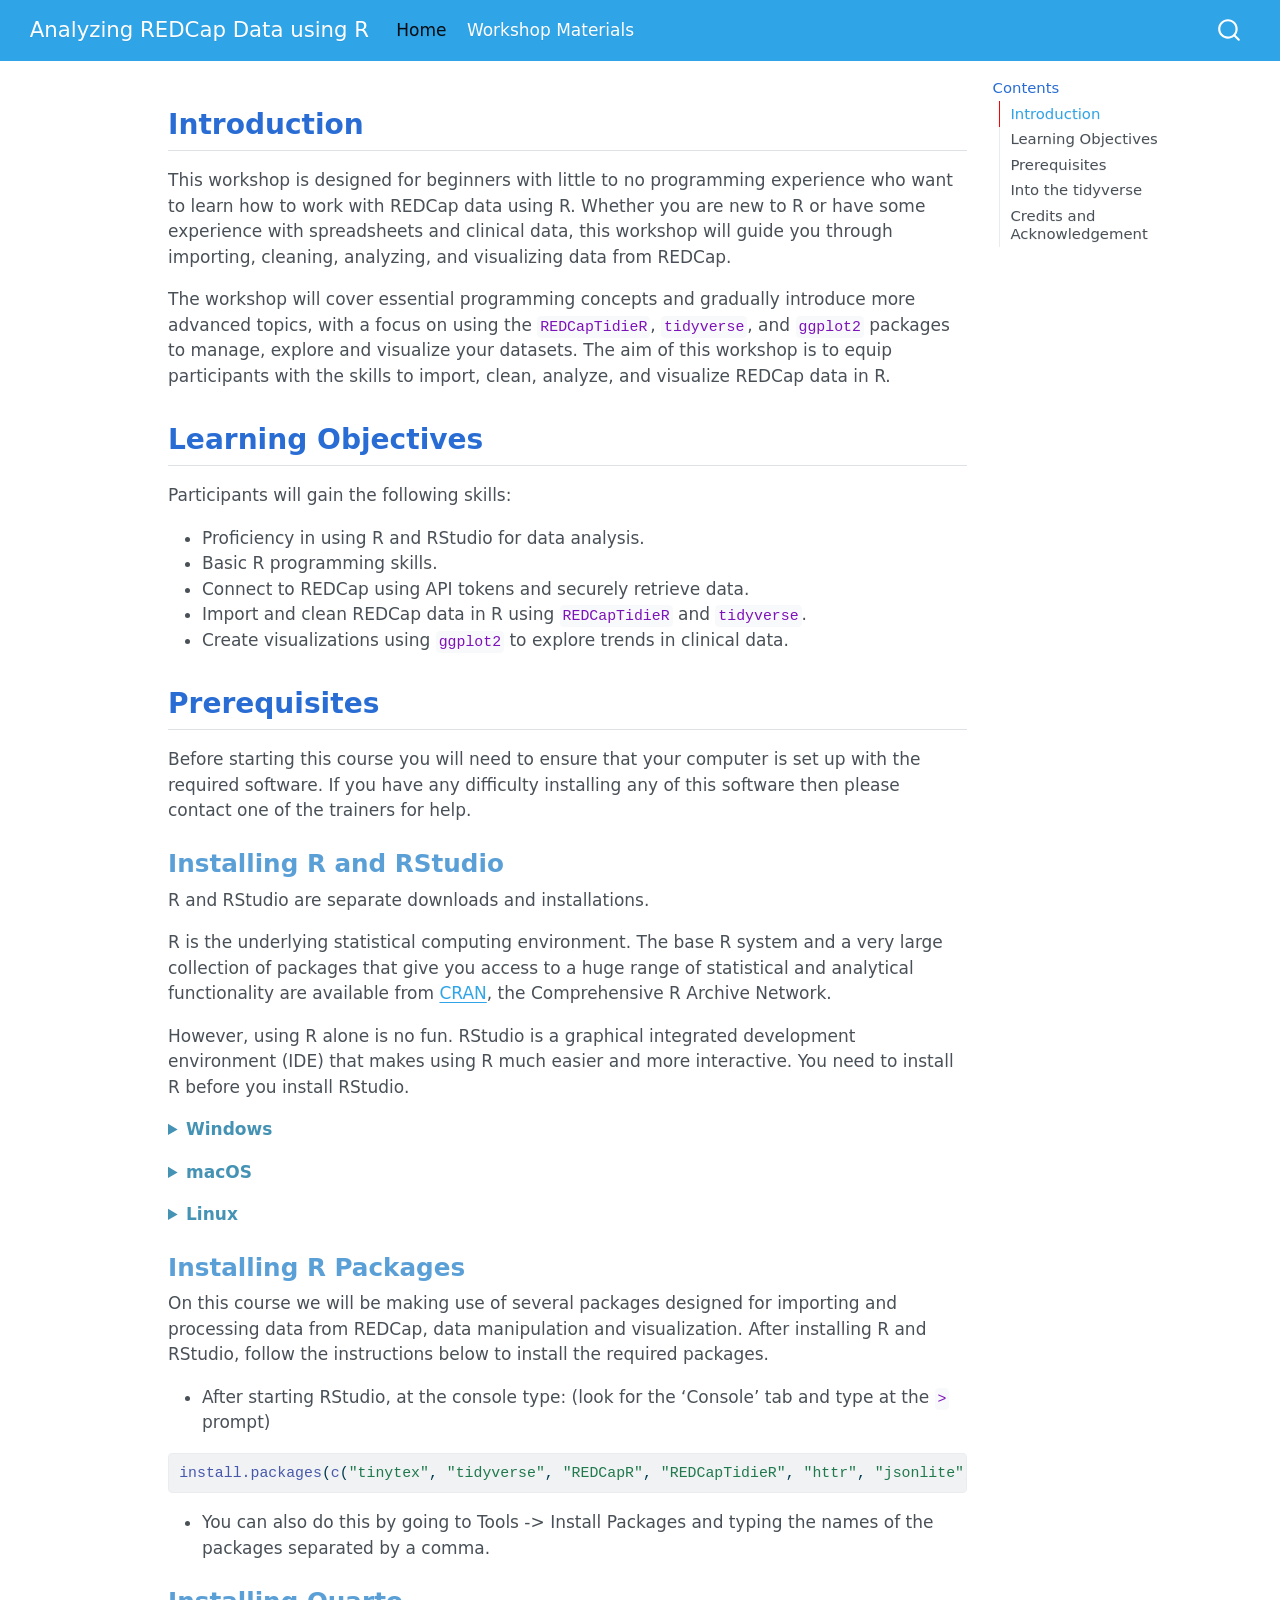
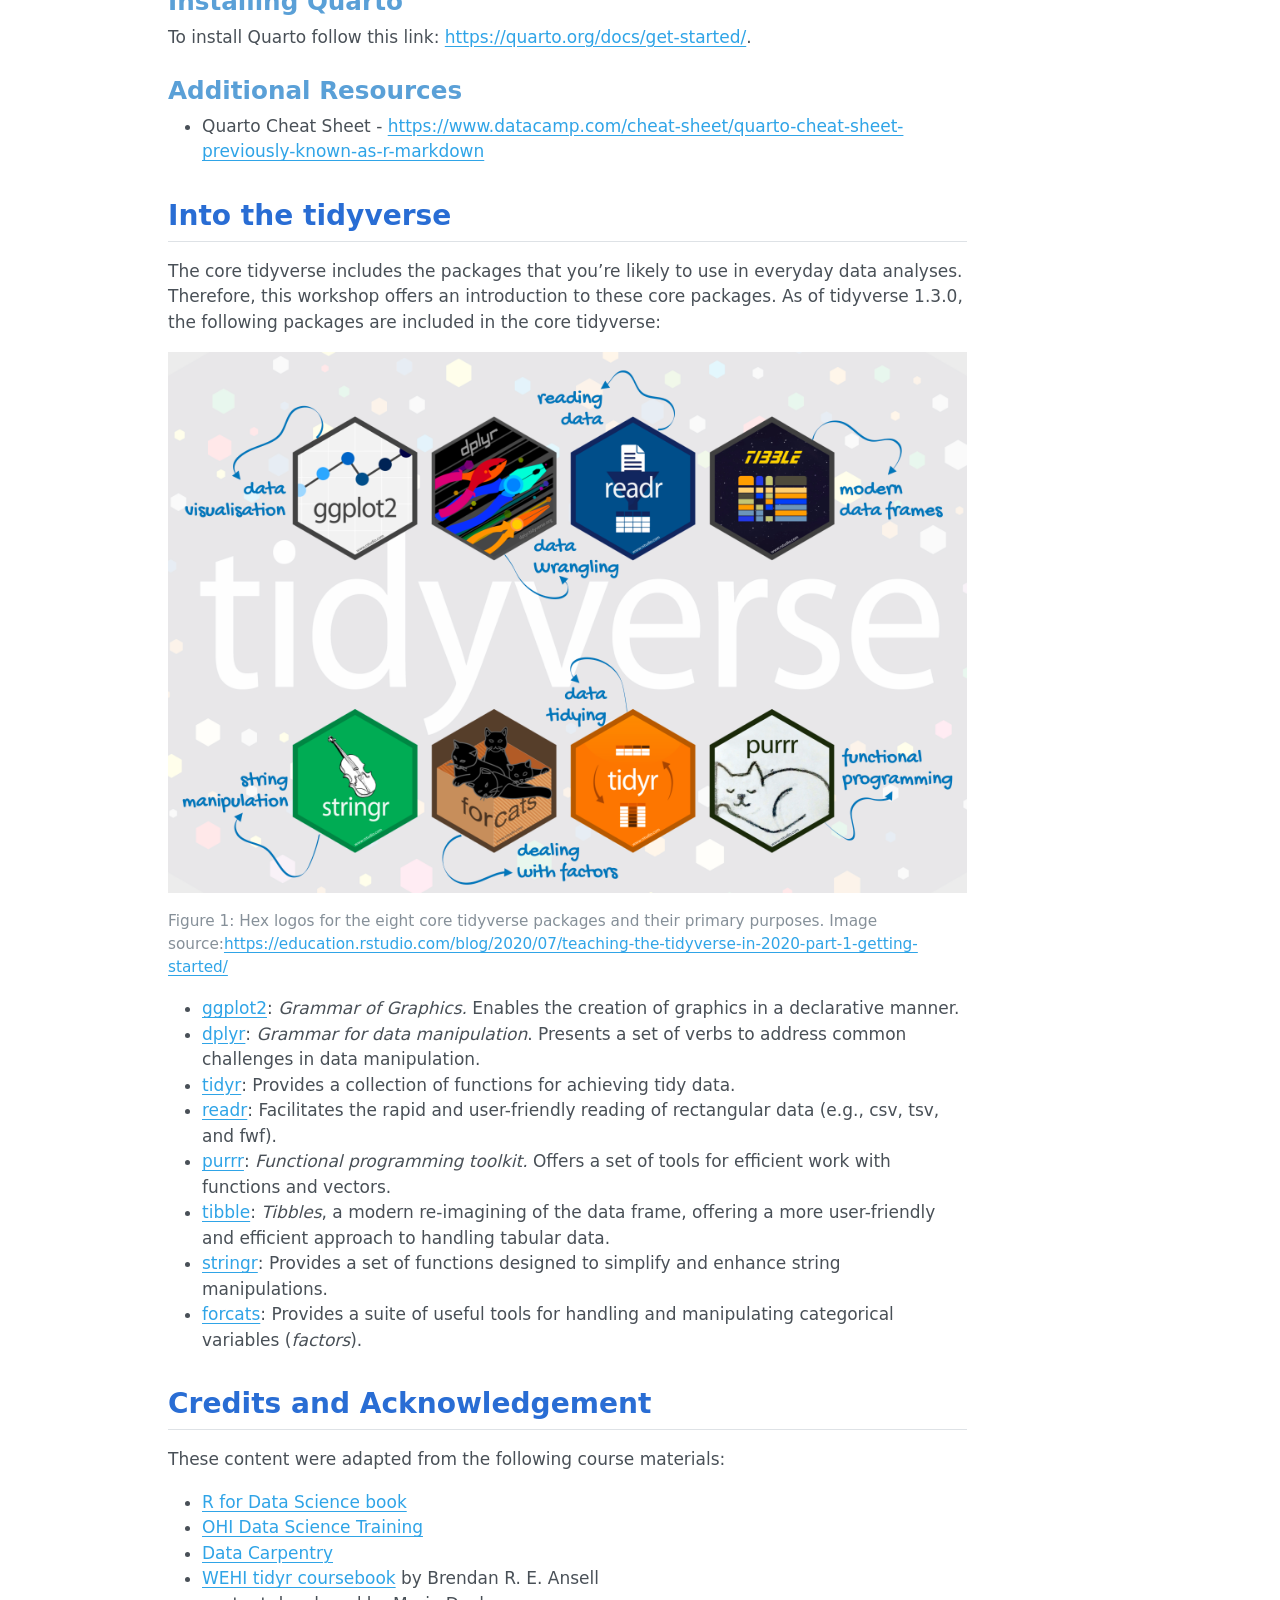
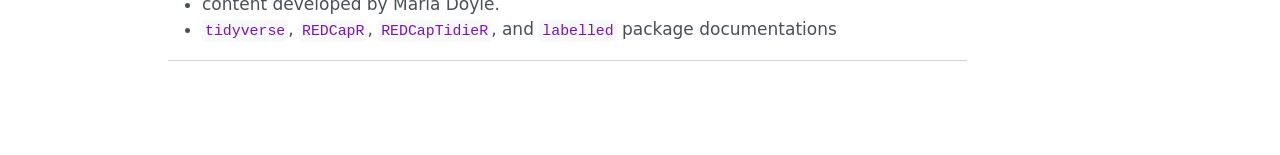
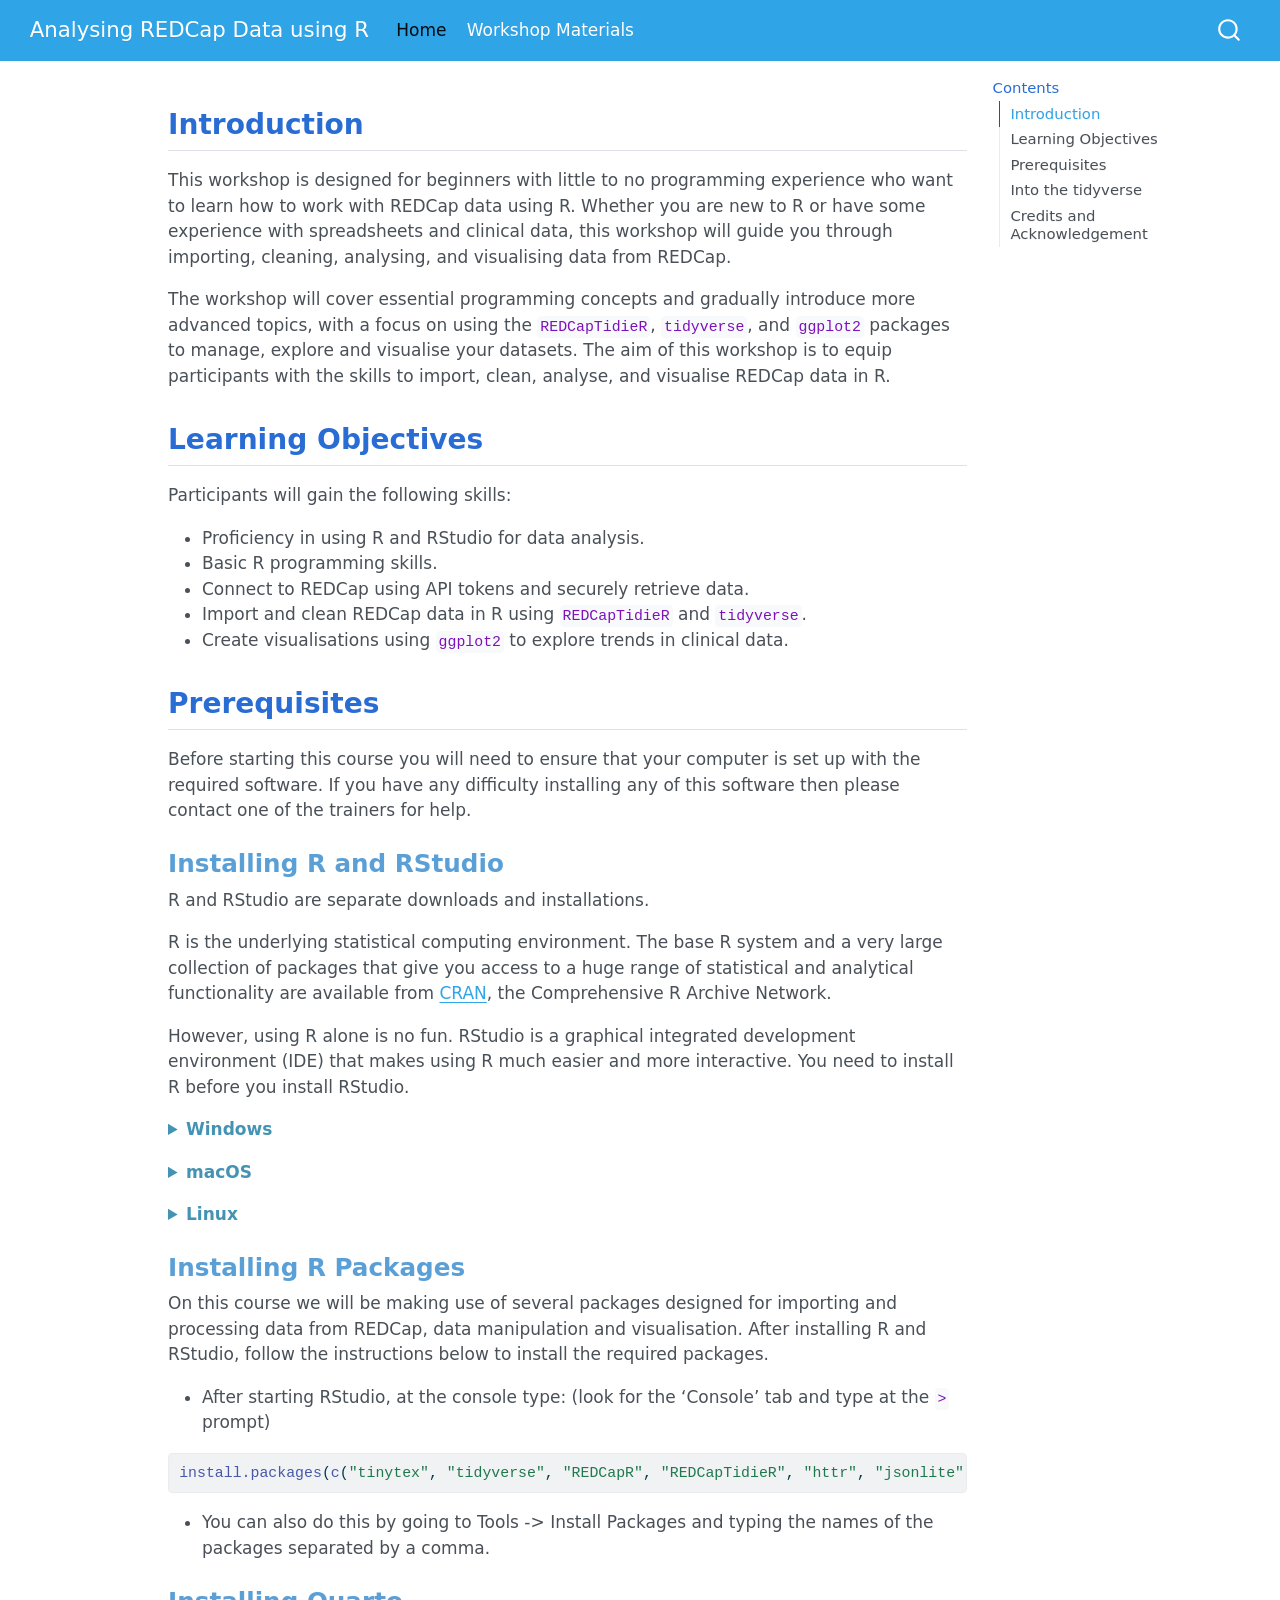
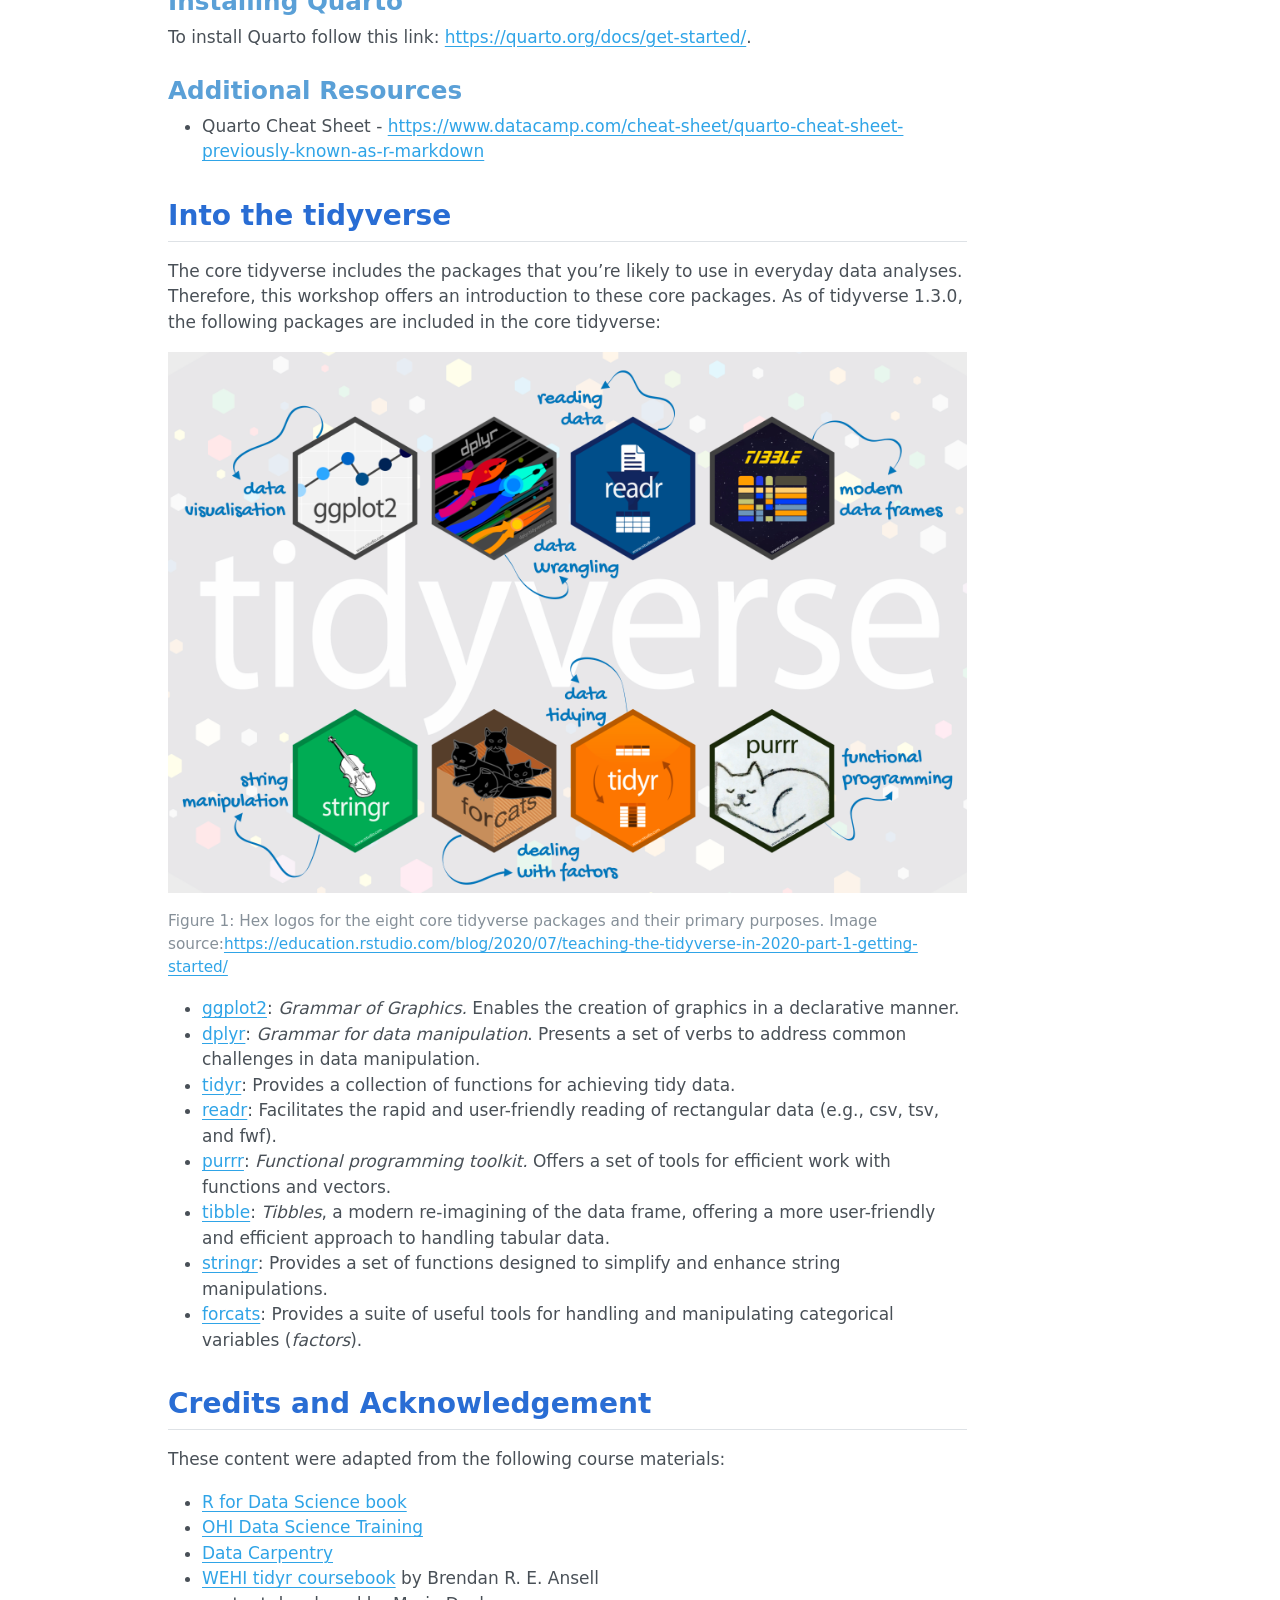
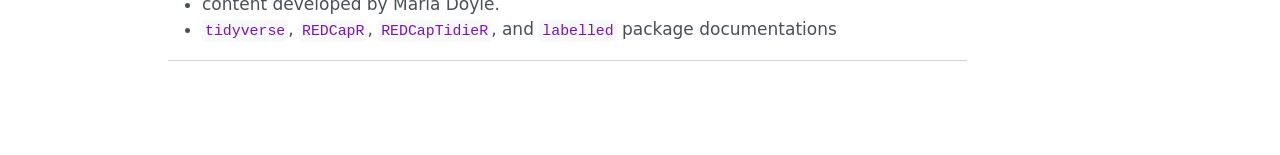
